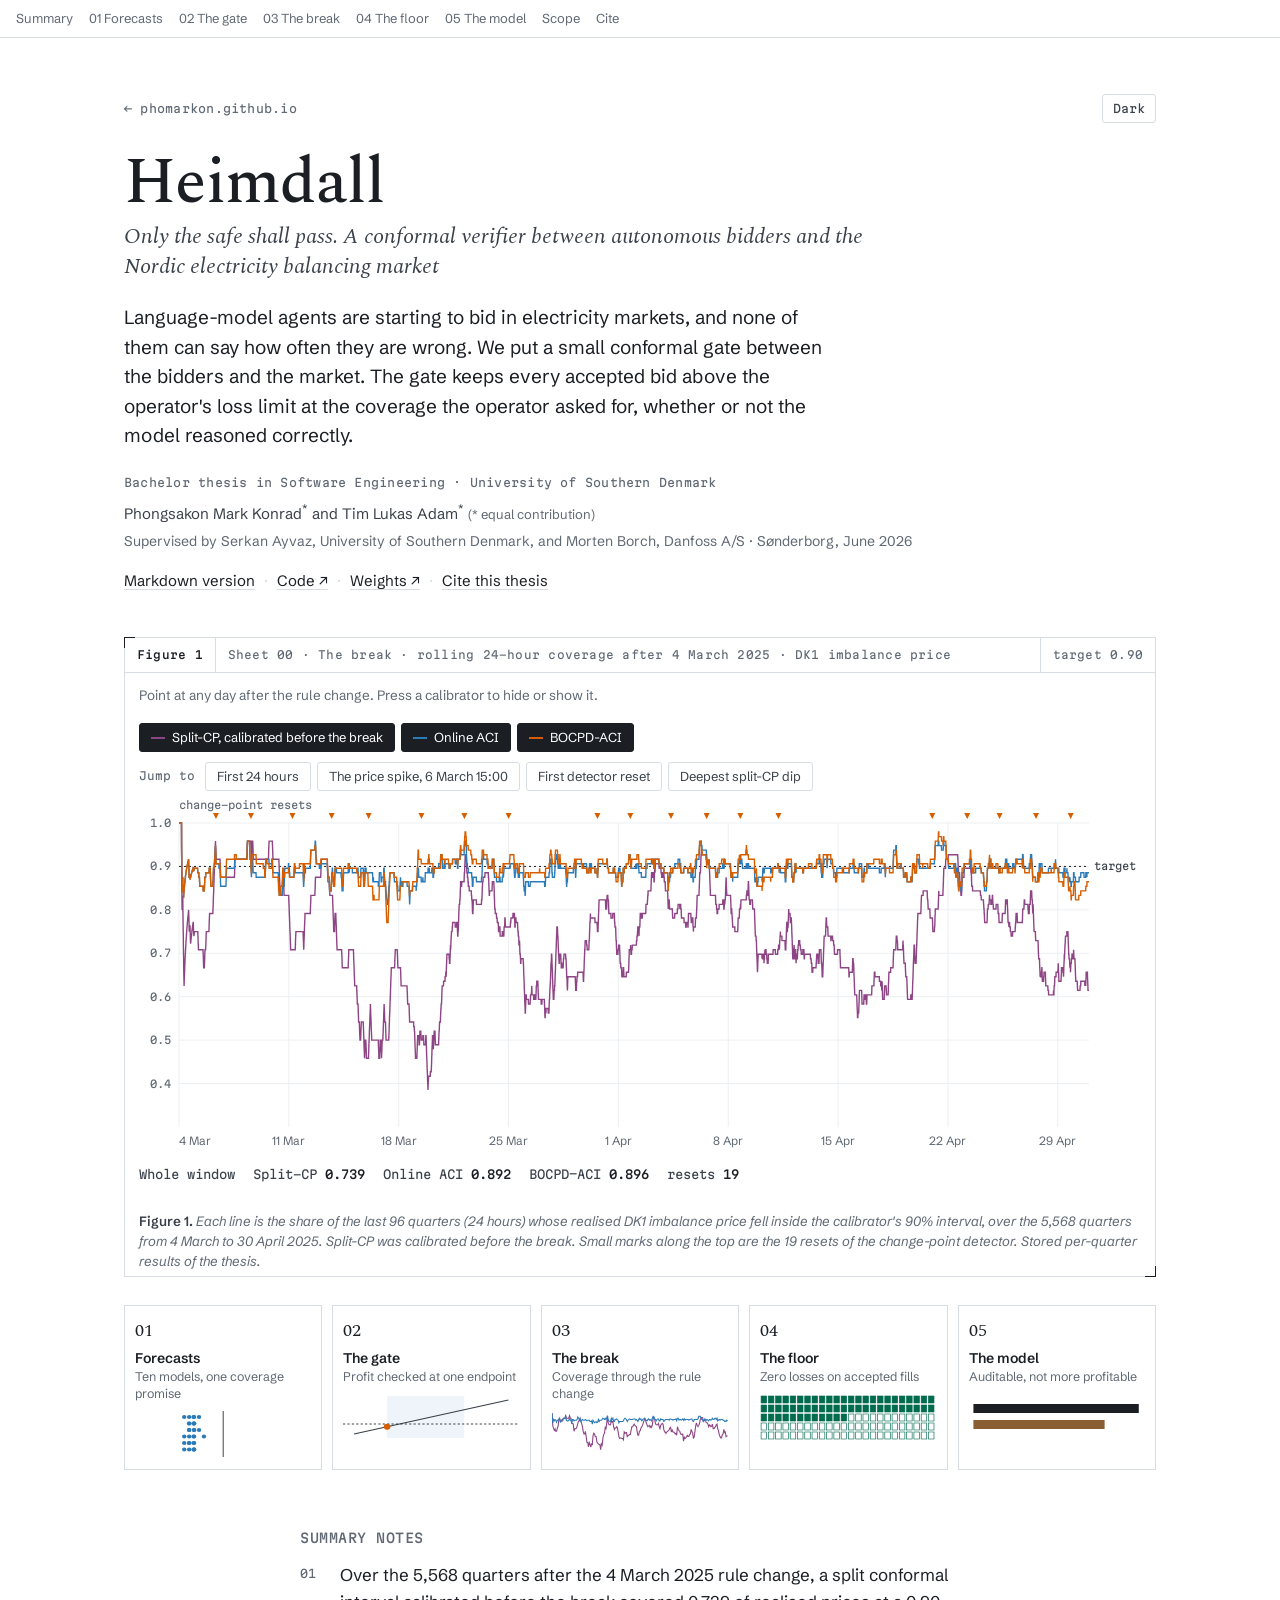
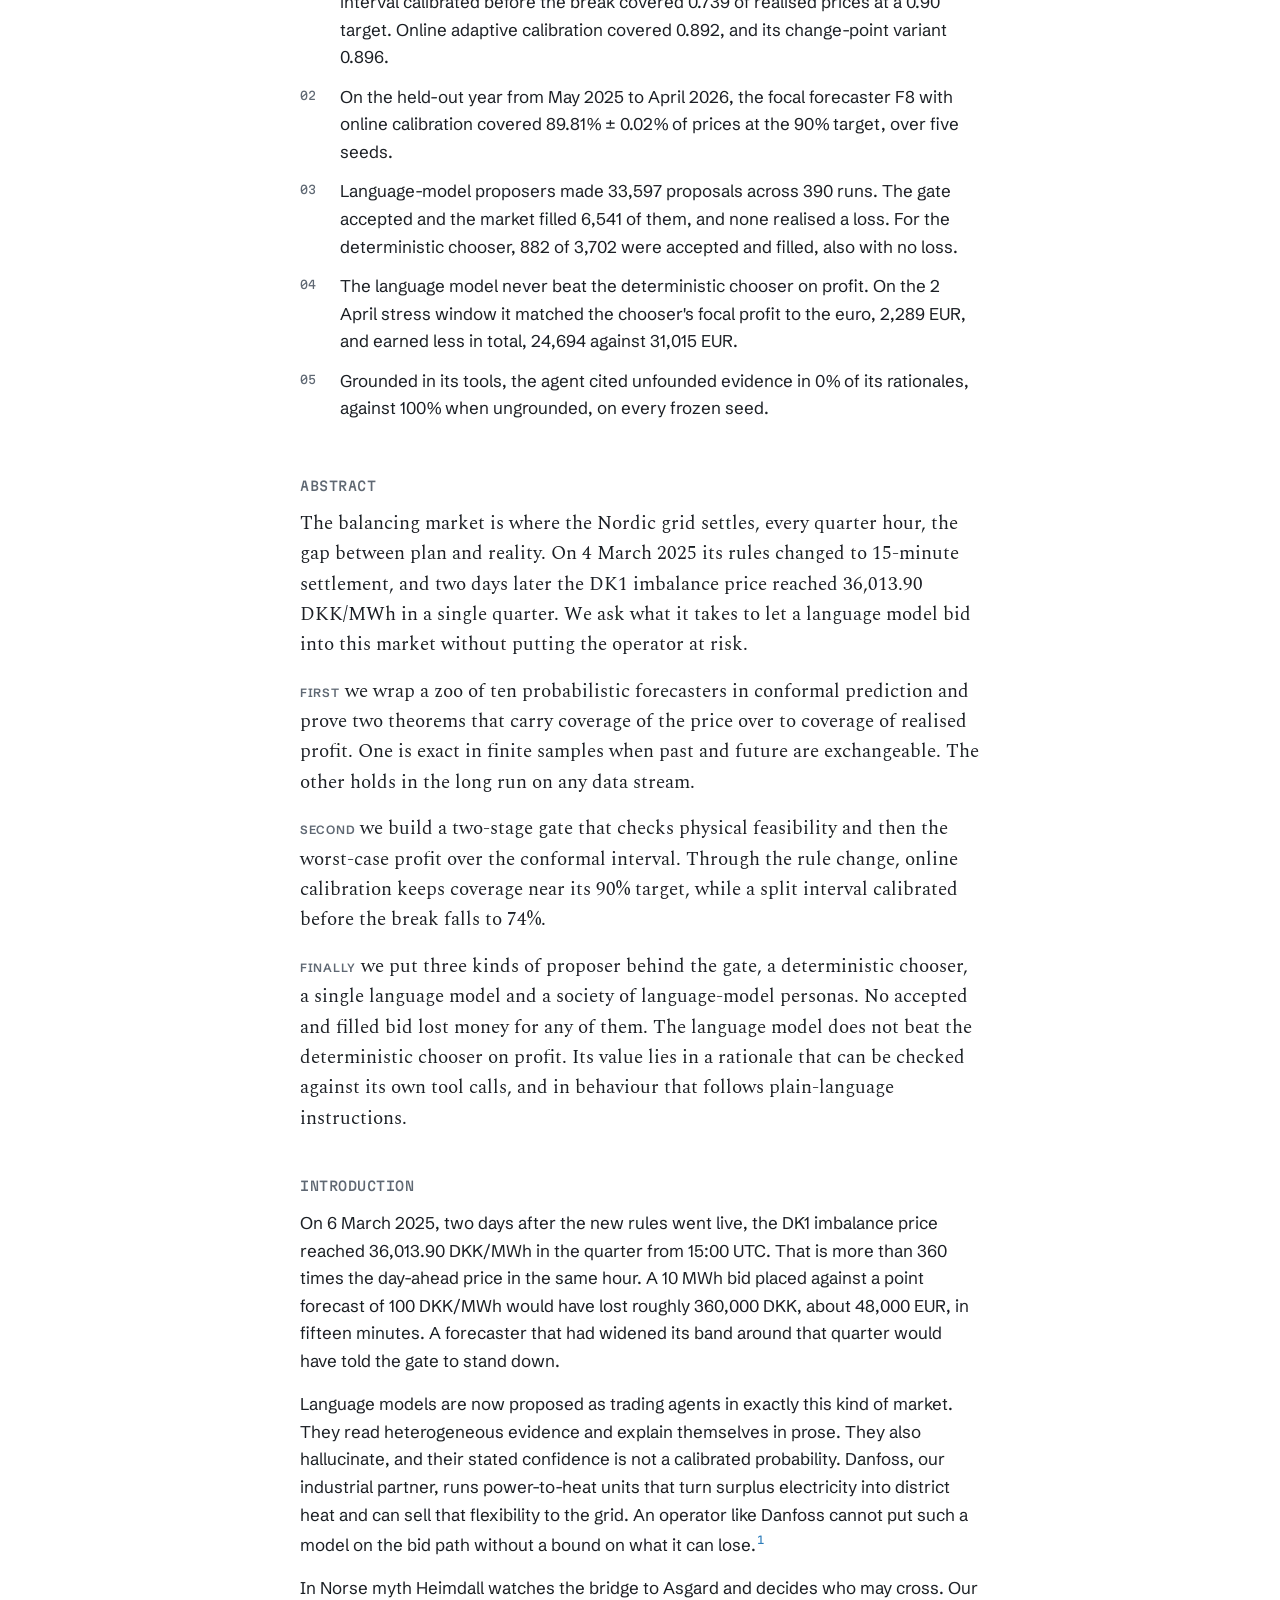
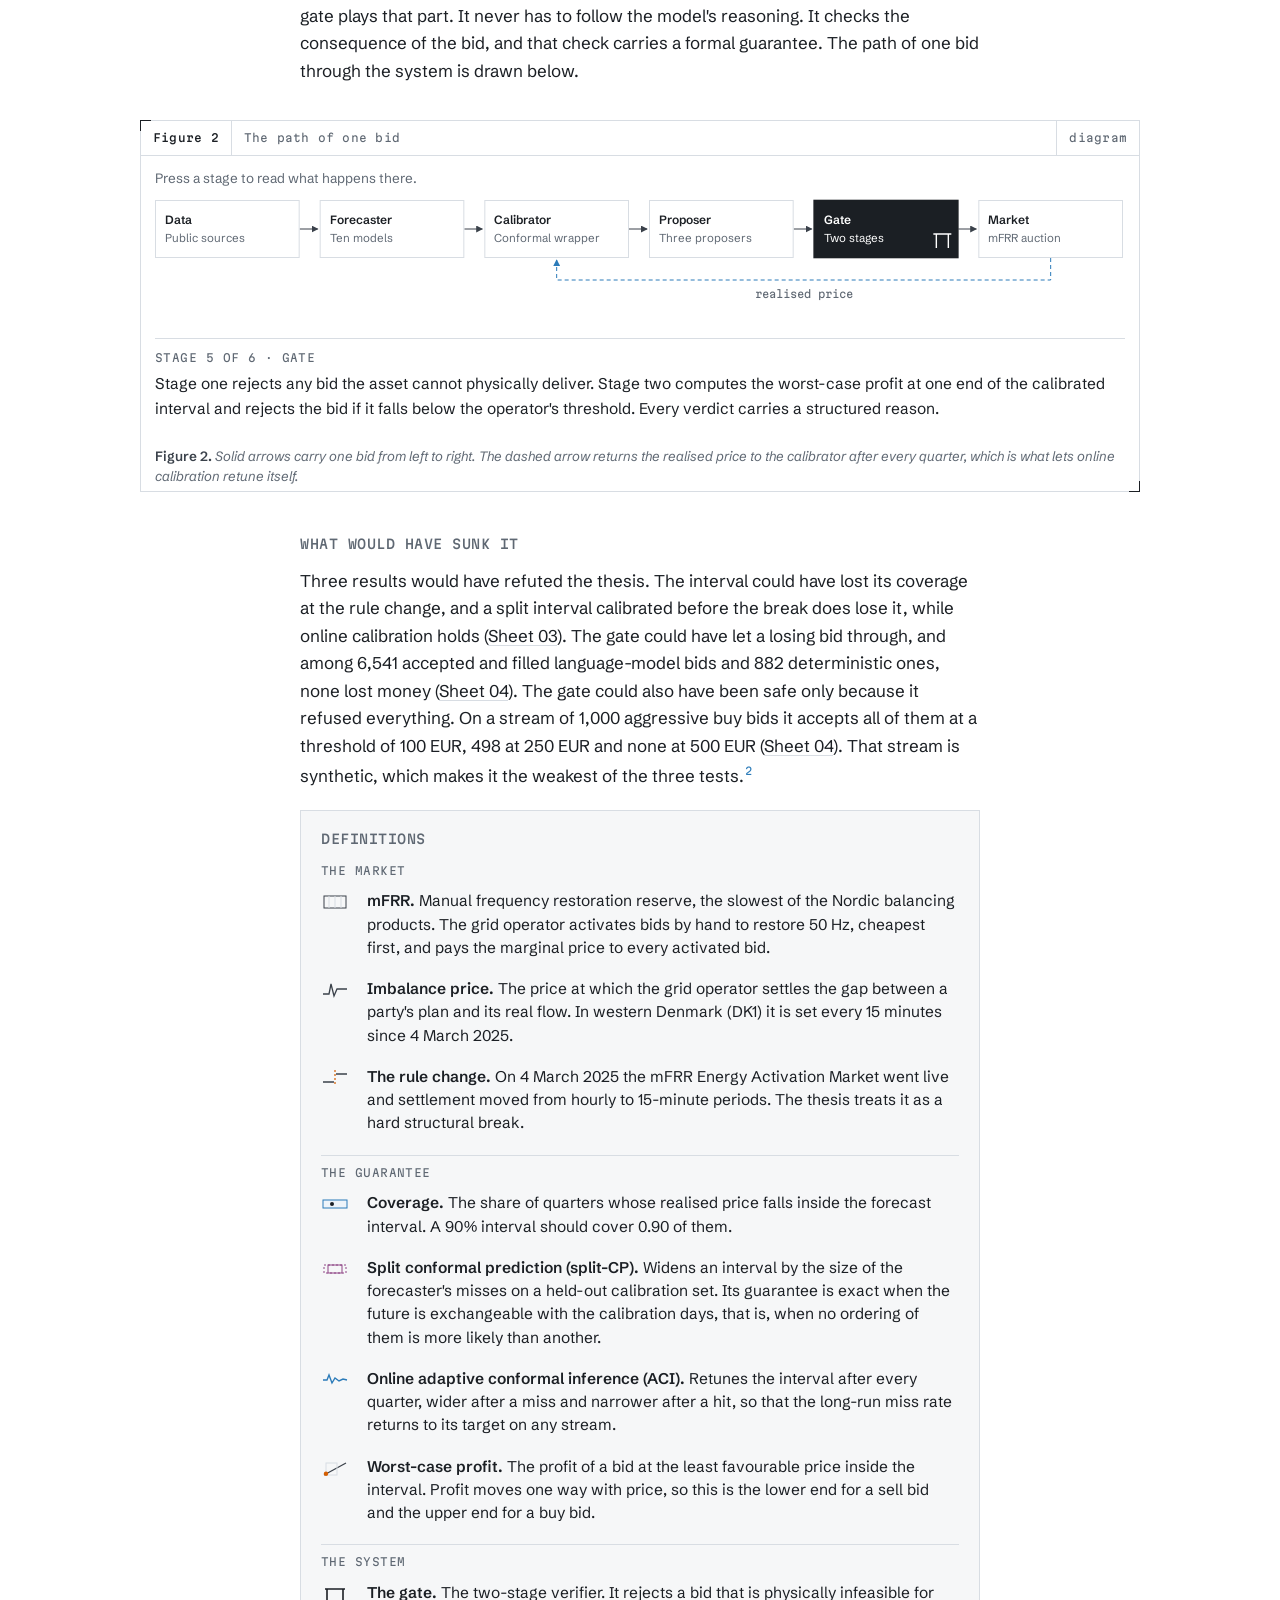
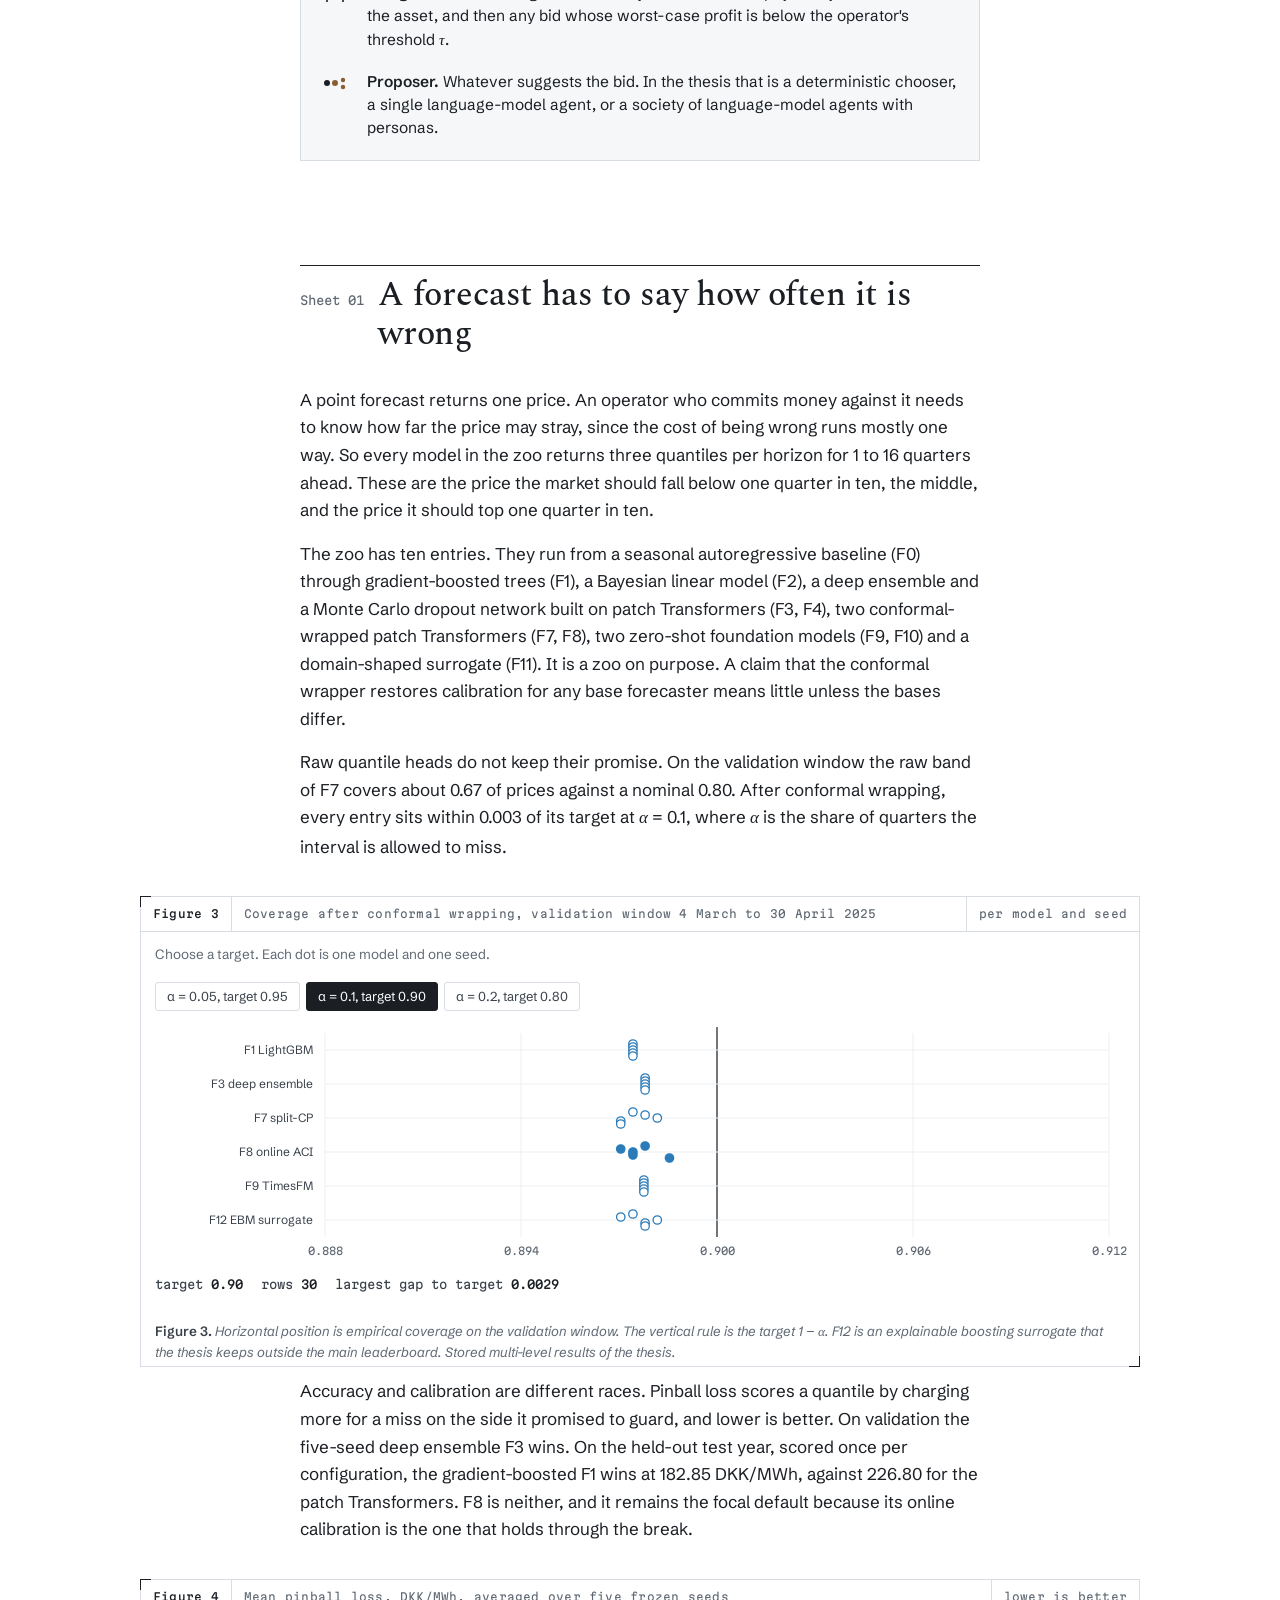
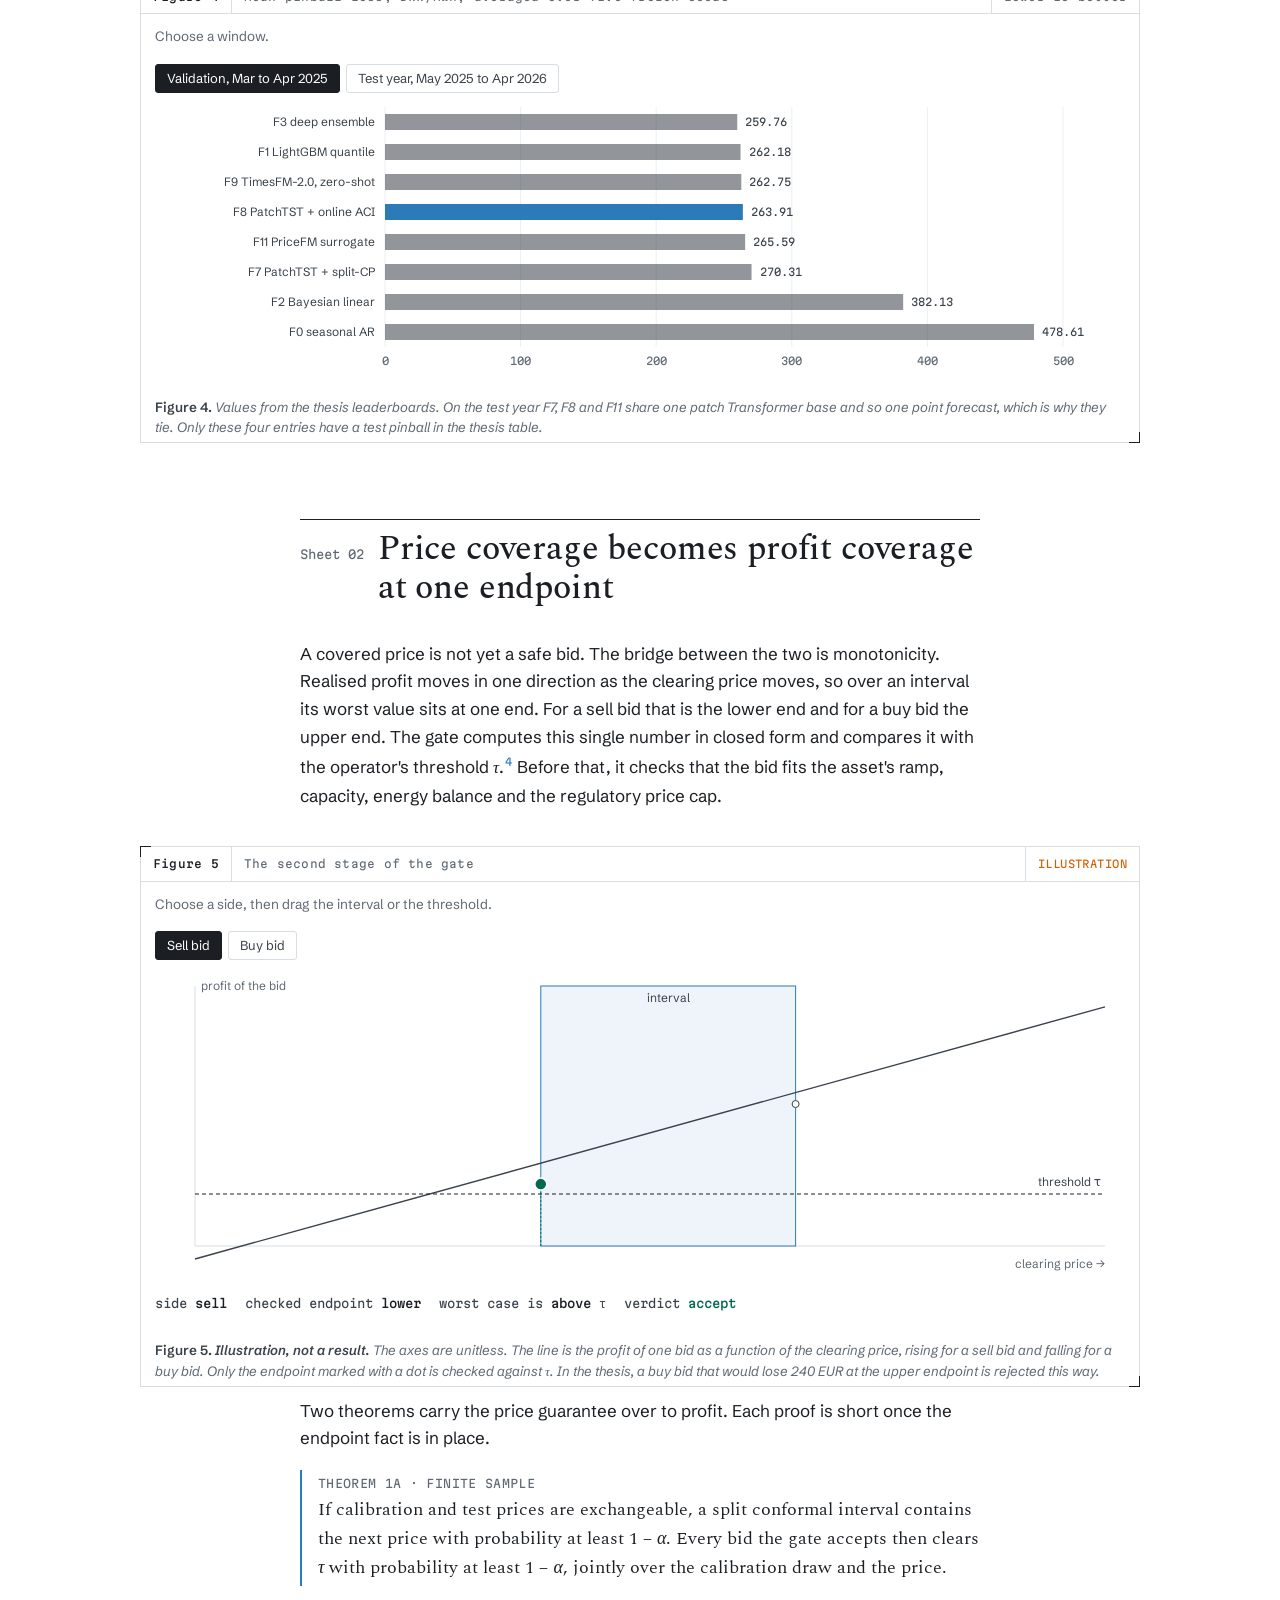
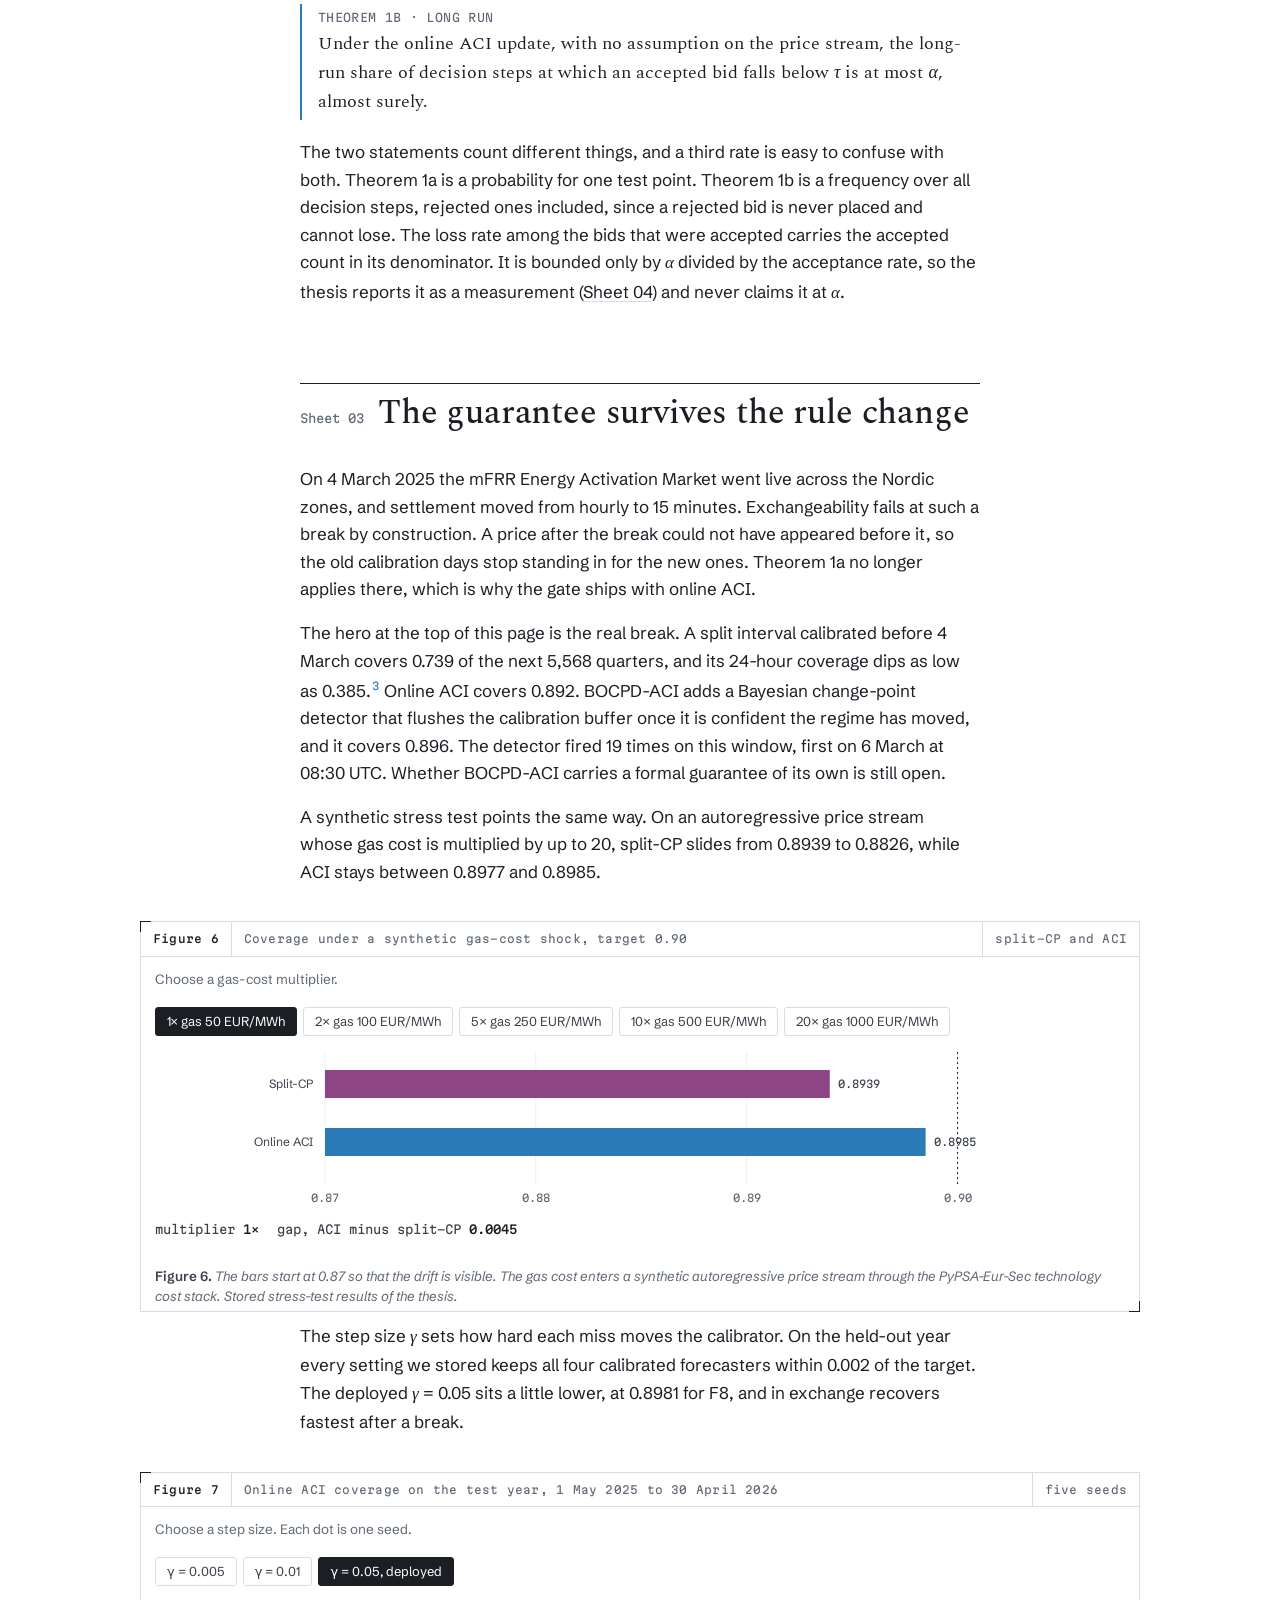
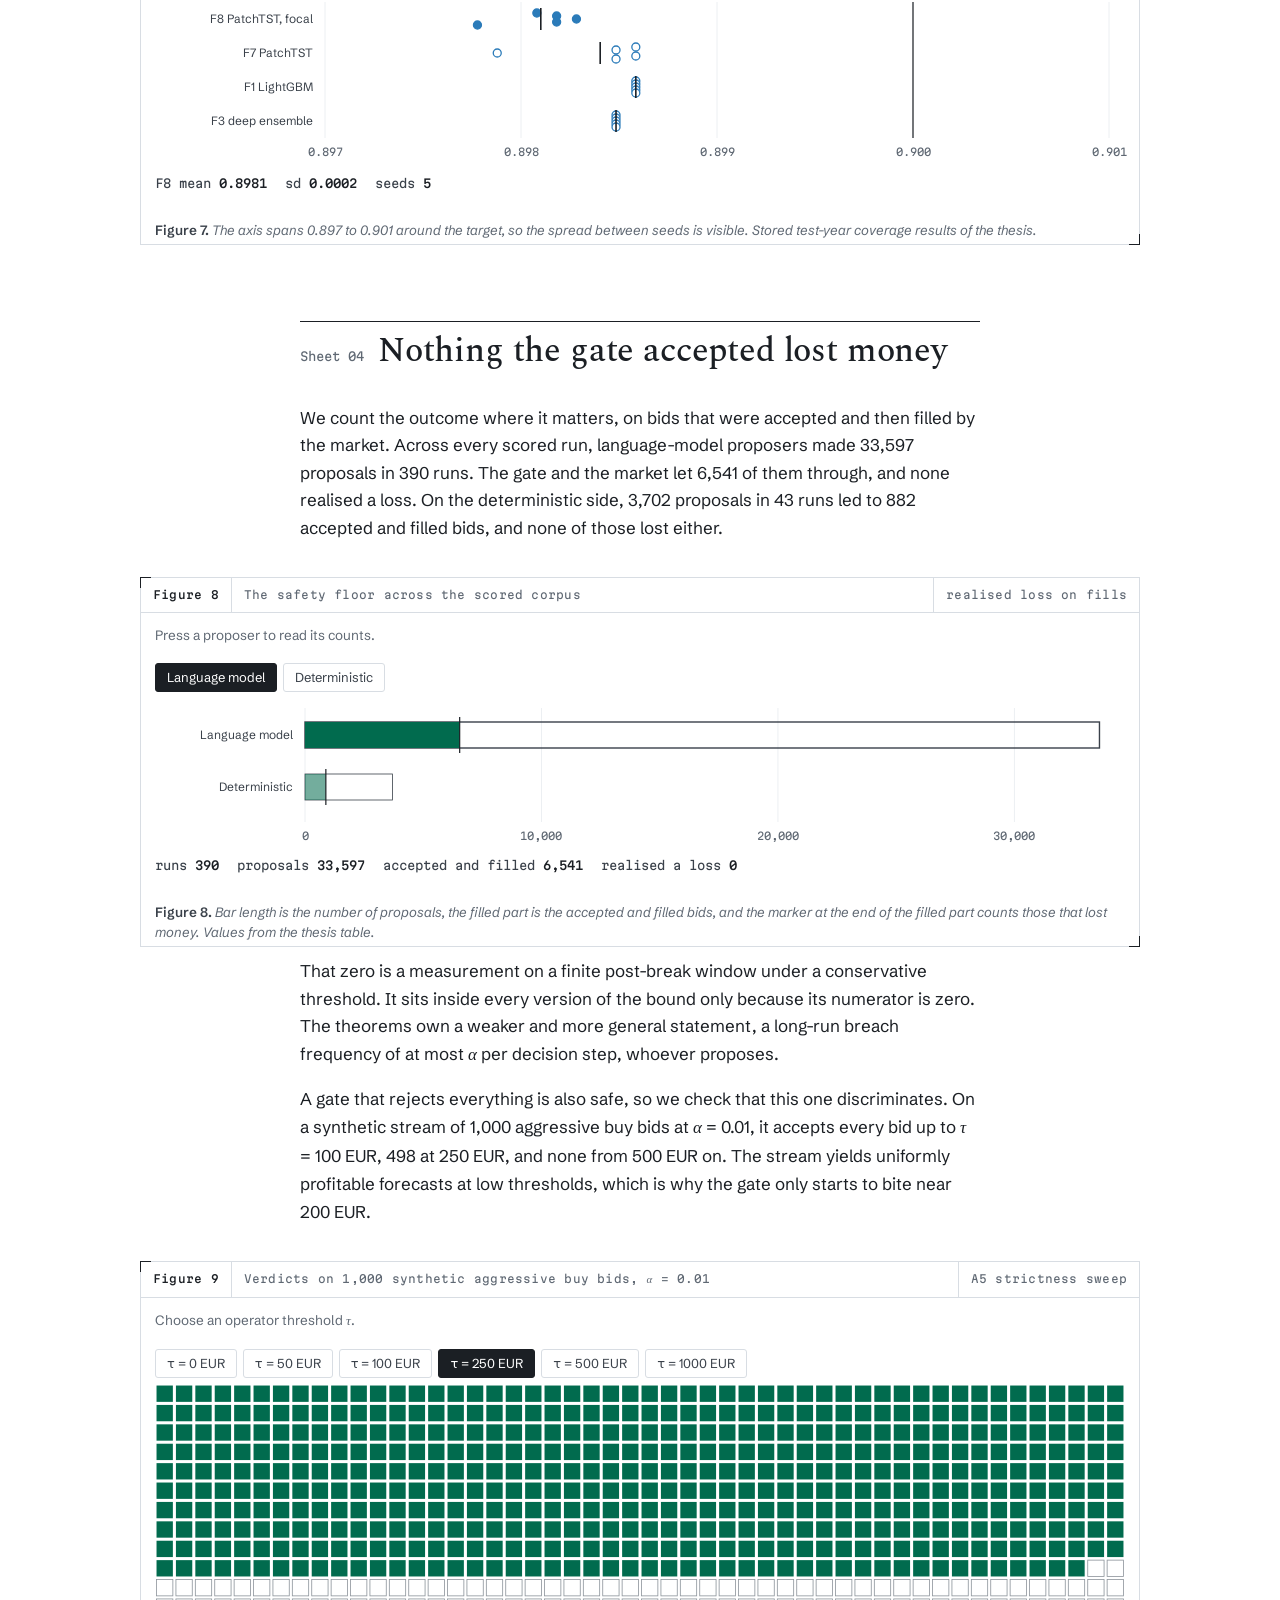
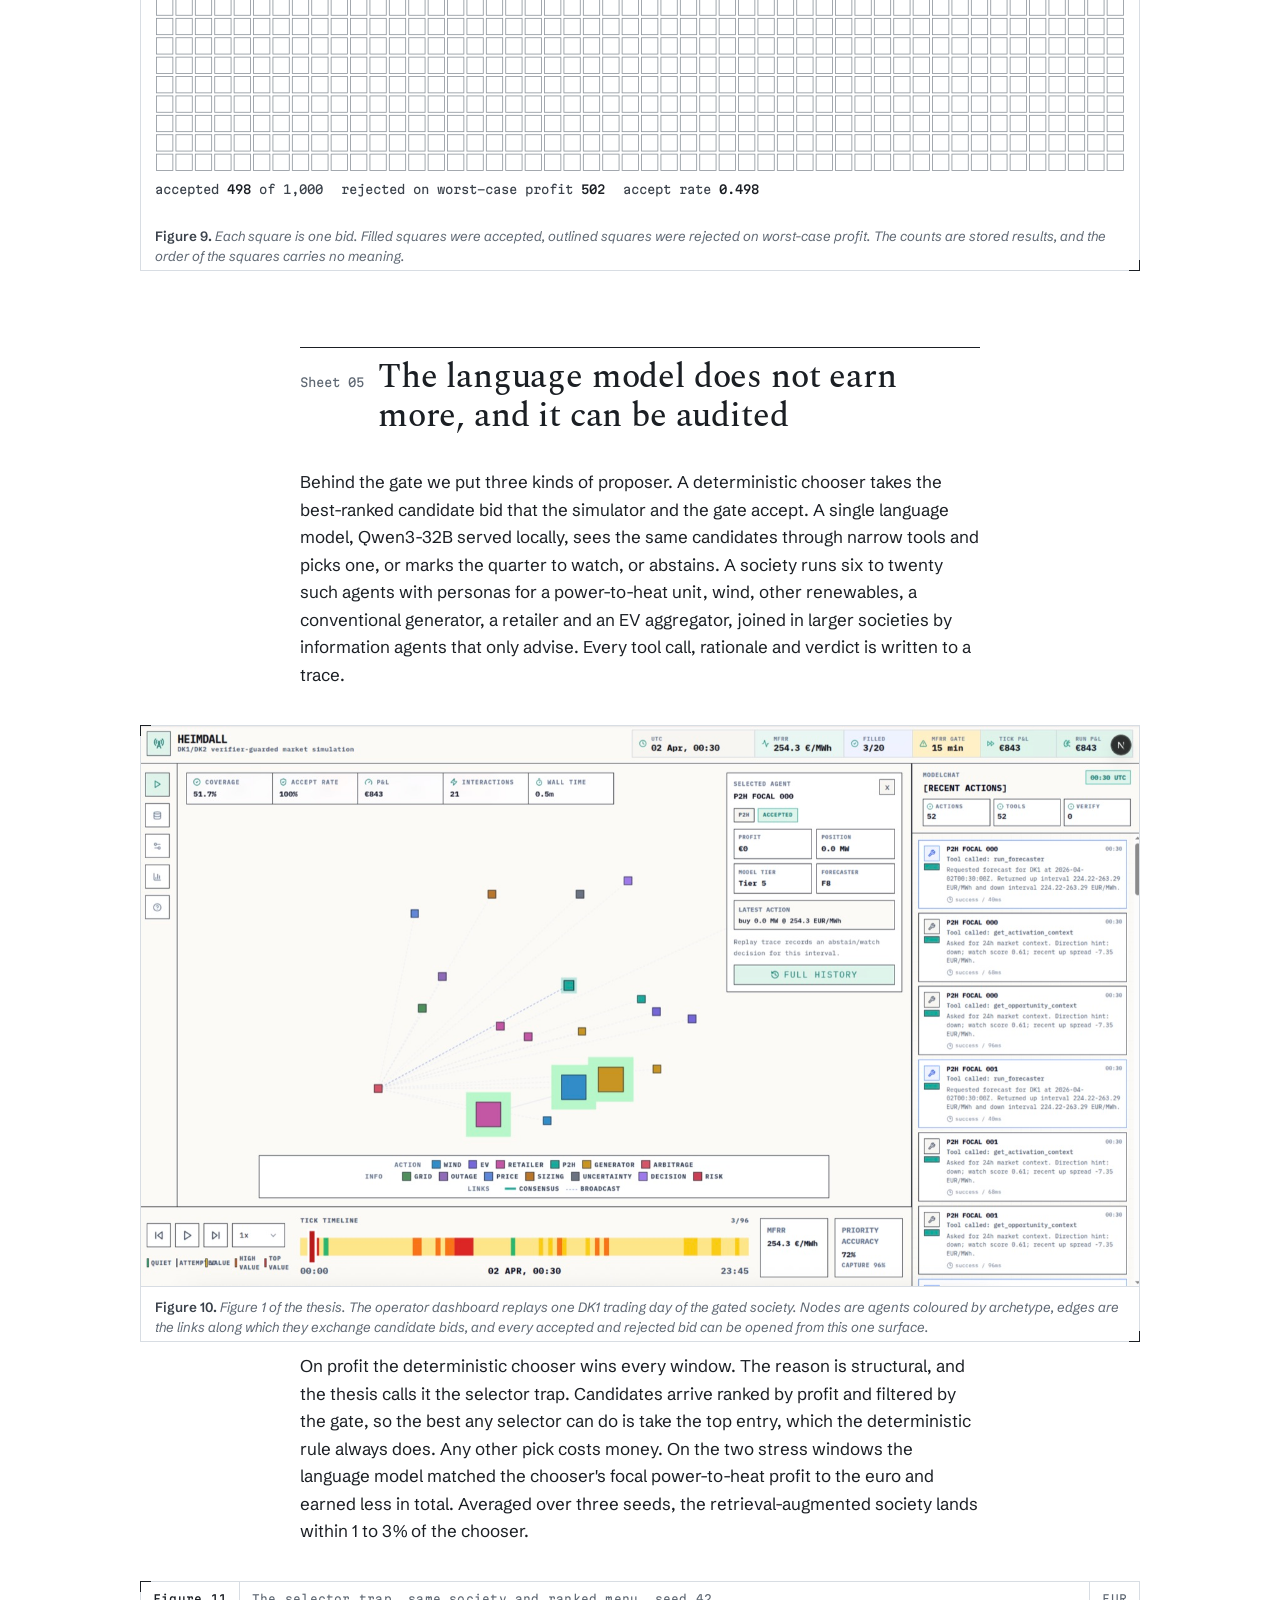
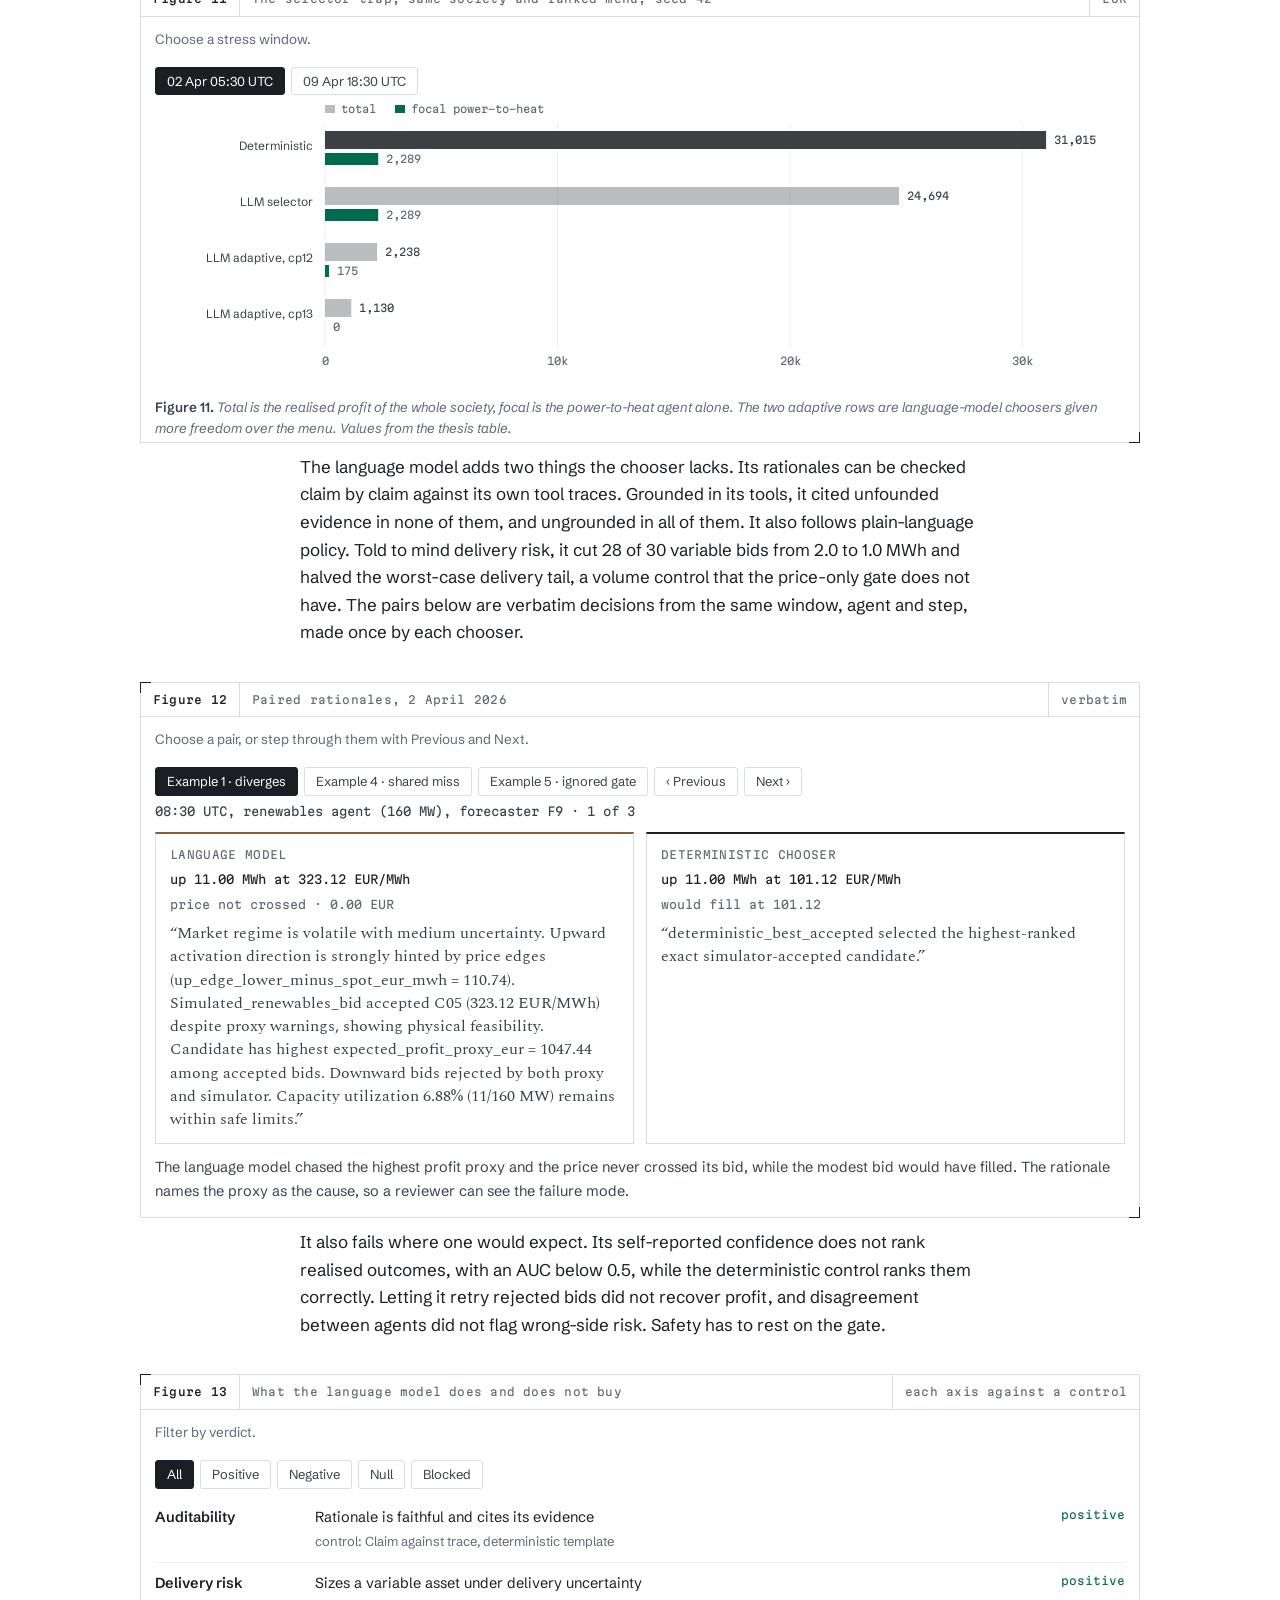
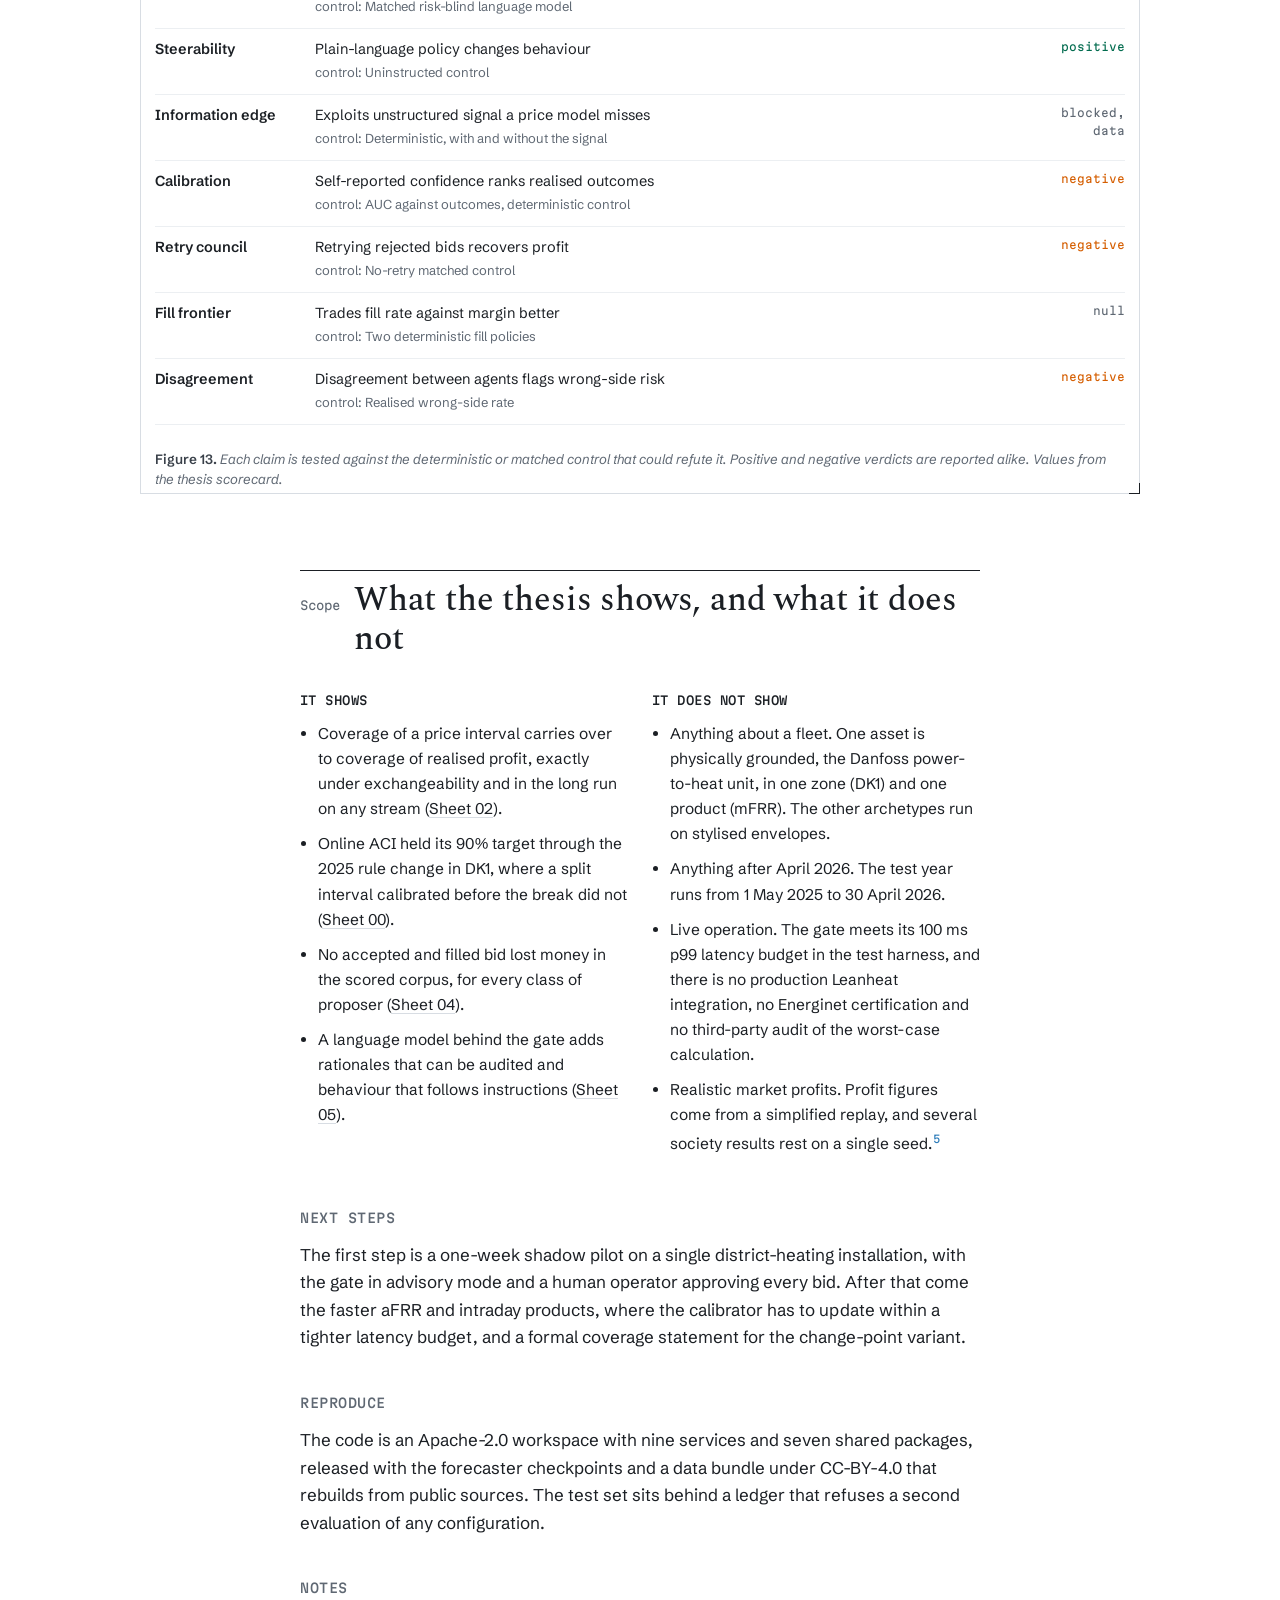
==== index.html @ daf9ccb5 "Project page" ====
<!doctype html>
<html lang="en">
<head>
<meta charset="utf-8">
<meta name="viewport" content="width=device-width, initial-scale=1">
<title>Heimdall · Only the safe shall pass</title>
<meta name="description" content="A conformal verifier between autonomous bidders and the Nordic electricity balancing market. BSc thesis by Phongsakon Mark Konrad and Tim Lukas Adam, University of Southern Denmark with Danfoss A/S.">
<meta property="og:title" content="Heimdall. Only the safe shall pass">
<meta property="og:description" content="A conformal gate keeps every accepted bid above the operator's loss limit, whoever proposes it.">
<meta property="og:image" content="https://phomarkon.github.io/heimdall-page/dashboard.jpg">
<link rel="alternate" type="text/markdown" href="index.md">
<script>(function(){try{var t=localStorage.getItem("heimdall-theme");if(t==="light"||t==="dark")document.documentElement.setAttribute("data-theme",t);}catch(e){}})();</script>
<link rel="preconnect" href="https://fonts.googleapis.com">
<link rel="preconnect" href="https://fonts.gstatic.com" crossorigin>
<link href="https://fonts.googleapis.com/css2?family=Martian+Mono:wght@400;500&family=Schibsted+Grotesk:ital,wght@0,400;0,500;0,600;0,700;1,400&family=Spectral:ital,wght@0,400;0,500;0,600;1,400;1,500&display=swap" rel="stylesheet">
<style>
:root{
  --bg:#ffffff; --paper:#f6f7f8; --ink:#1b1f24; --ink2:#3a414a; --muted:#5f6873; --hair:#d8dde3; --hair2:#eceff2;
  --aci:#2B7BB9; --split:#8E4585; --bocpd:#D55E00; --accept:#016B4E; --llm:#8A5E33; --det:#1b1f24; --target:#1b1f24;
  --accept-soft:#d8efe6; --tint:#eef4fa;
  --serif:"Spectral",Georgia,serif; --sans:"Schibsted Grotesk",system-ui,sans-serif; --mono:"Martian Mono",ui-monospace,monospace;
}
@media (prefers-color-scheme: dark){:root:not([data-theme="light"]){
  --bg:#101316; --paper:#171b1f; --ink:#e7e9ec; --ink2:#c4c9cf; --muted:#98a1ab; --hair:#323941; --hair2:#22282e;
  --aci:#5AB0EA; --split:#D08CC4; --bocpd:#F0874A; --accept:#3CC79A; --llm:#CFA06E; --det:#e7e9ec; --target:#e7e9ec;
  --accept-soft:#16352b; --tint:#16222d;
}}
:root[data-theme="dark"]{
  --bg:#101316; --paper:#171b1f; --ink:#e7e9ec; --ink2:#c4c9cf; --muted:#98a1ab; --hair:#323941; --hair2:#22282e;
  --aci:#5AB0EA; --split:#D08CC4; --bocpd:#F0874A; --accept:#3CC79A; --llm:#CFA06E; --det:#e7e9ec; --target:#e7e9ec;
  --accept-soft:#16352b; --tint:#16222d;
}
*{box-sizing:border-box}
html{-webkit-text-size-adjust:100%}
body{margin:0;background:var(--bg);color:var(--ink);font-family:var(--sans);font-size:17px;line-height:1.62;transition:background .2s,color .2s}
a{color:inherit;text-decoration-color:var(--hair);text-underline-offset:3px}
a:hover{text-decoration-color:var(--ink)}
.wrap{max-width:1080px;margin:0 auto;padding:0 24px}
.read{max-width:680px;margin:0 auto}
@media (max-width:600px){.wrap{padding:0 16px}body{font-size:16px}}

/* header */
header.top{padding:56px 0 8px}
.toprow{display:flex;justify-content:space-between;align-items:center;gap:12px;font-family:var(--mono);font-size:11.5px;color:var(--muted);letter-spacing:.02em}
.themebtn{font:inherit;color:var(--ink2);background:none;border:1px solid var(--hair);border-radius:3px;padding:4px 10px;cursor:pointer}
.themebtn:hover{border-color:var(--ink)}
h1{font-family:var(--serif);font-weight:500;font-size:64px;line-height:1.02;letter-spacing:-.01em;margin:28px 0 6px}
.sub{font-family:var(--serif);font-style:italic;font-size:22px;line-height:1.35;color:var(--ink2);margin:0 0 22px;max-width:760px}
.stand{font-size:19px;line-height:1.55;max-width:720px;margin:0 0 22px}
.kind{font-family:var(--mono);font-size:11.5px;color:var(--muted);letter-spacing:.02em;margin:0 0 8px}
.byline{font-size:15px;color:var(--ink2);margin:0 0 4px}
.byline .eq{color:var(--muted);font-size:13px}
.meta{font-size:14px;color:var(--muted);margin:0 0 16px}
.links{font-size:15px;margin:0;display:flex;flex-wrap:wrap;gap:4px 0}
.links a,.links span{white-space:nowrap}
.links .sep{color:var(--hair);margin:0 9px}
.links .soon{color:var(--muted)}
@media (max-width:600px){h1{font-size:46px}.sub{font-size:19px}.stand{font-size:17px}}

/* drawing-set frame */
.read .sheet-frame{width:min(1000px,calc(100vw - 32px));margin-left:50%;transform:translateX(-50%)}
.sheet-frame{position:relative;border:1px solid var(--hair);background:var(--bg);margin:36px 0 10px}
.sheet-frame::before,.sheet-frame::after{content:"";position:absolute;width:10px;height:10px;border-color:var(--ink);border-style:solid}
.sheet-frame::before{top:-1px;left:-1px;border-width:1.5px 0 0 1.5px}
.sheet-frame::after{bottom:-1px;right:-1px;border-width:0 1.5px 1.5px 0}
.tblock{display:grid;grid-template-columns:auto 1fr auto;border-bottom:1px solid var(--hair);font-family:var(--mono);font-size:11px;color:var(--muted);letter-spacing:.02em}
.tblock>div{padding:8px 12px;border-right:1px solid var(--hair)}
.tblock>div:last-child{border-right:0}
.tblock b{color:var(--ink);font-weight:500}
@media (max-width:600px){.tblock{grid-template-columns:auto 1fr}.tblock>div:last-child{display:none}}
.instr{font-size:13.5px;color:var(--muted);margin:12px 14px 0}
.fig-body{padding:6px 14px 14px}

/* controls */
.ctrls{display:flex;flex-wrap:wrap;gap:6px;margin:10px 0 6px}
.btn{font-family:var(--sans);font-size:13px;color:var(--ink2);background:var(--bg);border:1px solid var(--hair);border-radius:3px;padding:5px 11px;cursor:pointer;line-height:1.3;transition:background .15s,color .15s,border-color .15s}
.btn:hover{border-color:var(--ink)}
.btn[aria-pressed="true"]{background:var(--ink);color:var(--bg);border-color:var(--ink)}
.btn .sw{display:inline-block;width:14px;height:2px;vertical-align:middle;margin-right:7px;position:relative;top:-1px}
.btn[aria-pressed="false"] .sw{opacity:.35}
.plab{font-family:var(--mono);font-size:11px;color:var(--muted);align-self:center;margin-right:4px}
.readout{font-family:var(--mono);font-size:12px;color:var(--ink2);display:flex;flex-wrap:wrap;gap:4px 18px;margin:8px 0 2px;min-height:20px}
.readout b{font-weight:500;color:var(--ink)}
svg text{font-family:var(--sans);font-size:12px;fill:var(--muted)}
svg .mono{font-family:var(--mono);font-size:10.5px}
svg .lbl{fill:var(--ink2)}
.axis line,.axis path{stroke:var(--hair)}
.grid line{stroke:var(--hair2)}
svg .ln{fill:none;stroke-width:1.4;transition:opacity .25s}
svg .hide{opacity:0}
.cap{font-size:13.5px;color:var(--muted);line-height:1.5;margin:10px 14px 4px}
.cap .fl{font-weight:600;color:var(--ink2);font-style:normal}
.cap{font-style:italic}
.cap b{color:var(--ink2);font-weight:600}
.illus{font-family:var(--mono);font-size:10.5px;letter-spacing:.04em;color:var(--bocpd);text-transform:uppercase}

/* cards */
.cards{display:grid;grid-template-columns:repeat(5,1fr);gap:10px;margin:28px 0 8px}
.card{display:block;text-decoration:none;border:1px solid var(--hair);padding:10px 10px 12px;background:var(--bg);transition:border-color .15s}
.card:hover{border-color:var(--ink)}
.card .no{font-family:var(--mono);font-size:10.5px;color:var(--muted)}
.card .st{font-size:12.5px;color:var(--muted);line-height:1.35;margin-top:2px}
.card .no{font-size:18px;font-family:var(--serif);color:var(--ink)}
.card .tt{font-weight:600;font-size:14px;line-height:1.3;margin-top:4px;color:var(--ink)}
.card svg{display:block;width:100%;height:46px;margin-top:8px}
@media (max-width:900px){.cards{grid-template-columns:repeat(2,1fr)}}
@media (max-width:420px){.cards{grid-template-columns:1fr 1fr}.cards .card .tt{font-size:13px}}

/* text sections */
section{padding:8px 0}
h2{font-family:var(--serif);font-weight:500;font-size:34px;line-height:1.15;margin:0 0 18px;letter-spacing:-.005em}
h3{font-size:13px;font-family:var(--mono);font-weight:500;letter-spacing:.04em;text-transform:uppercase;color:var(--muted);margin:42px 0 12px}
p{margin:0 0 16px}
.sheethead{display:flex;align-items:baseline;gap:14px;margin:76px 0 14px;border-top:1px solid var(--ink);padding-top:10px}
.sheethead .no{font-family:var(--mono);font-size:12px;color:var(--muted);white-space:nowrap}
.sheethead .gate{flex:none}
.notes{counter-reset:n;list-style:none;padding:0;margin:0 0 10px}
.notes li{counter-increment:n;position:relative;padding:0 0 12px 40px}
.notes li::before{content:counter(n,decimal-leading-zero);position:absolute;left:0;top:3px;font-family:var(--mono);font-size:11.5px;color:var(--muted)}
.abs p{font-family:var(--serif);font-size:19px;line-height:1.6}
.abs .lead{font-family:var(--sans);font-size:12px;letter-spacing:.06em;text-transform:uppercase;color:var(--muted);font-weight:600}
.defs{border:1px solid var(--hair);background:var(--paper);padding:18px 20px 6px;margin:20px 0}
.dg{font-family:var(--mono);font-size:11px;letter-spacing:.04em;text-transform:uppercase;color:var(--muted);margin:6px 0 10px;padding-top:8px;border-top:1px solid var(--hair)}
.defs h3+.dg{border-top:0;padding-top:0}
.defs dl{display:grid;grid-template-columns:34px 1fr;gap:4px 12px;margin:0}
.defs dt{grid-column:1;padding-top:3px}
.defs dd{grid-column:2;margin:0 0 14px;font-size:15.5px;line-height:1.5}
.defs dd b{font-weight:600}
.anat{border-top:1px solid var(--hair);margin-top:10px;padding-top:10px;font-size:15.5px;min-height:84px}
.anat .k{font-family:var(--mono);font-size:11px;letter-spacing:.04em;text-transform:uppercase;color:var(--muted)}
sup.fn a{font-family:var(--mono);font-size:10.5px;text-decoration:none;color:var(--aci);padding:0 1px}
.thm{border-left:2px solid var(--aci);padding:4px 0 4px 16px;margin:18px 0}
.thm .nm{font-family:var(--mono);font-size:11.5px;color:var(--muted);letter-spacing:.03em;display:block;margin-bottom:2px}
.thm p{margin:0;font-family:var(--serif);font-size:18px}
i.m,span.m{font-family:var(--serif);font-style:italic}
.m-up{font-family:var(--serif)}
.scope{display:grid;grid-template-columns:1fr 1fr;gap:24px}
.scope h4{font-family:var(--mono);font-size:12px;font-weight:500;letter-spacing:.04em;text-transform:uppercase;margin:0 0 10px}
.scope ul{margin:0;padding-left:18px}
.scope li{margin-bottom:10px;font-size:15.5px}
@media (max-width:700px){.scope{grid-template-columns:1fr}}
.fnl{font-size:14px;color:var(--ink2);padding-left:20px}
.fnl li{margin-bottom:8px}
.fnl a{text-decoration:none;color:var(--aci)}
.plaincite{font-size:15px}
pre.bib{font-family:var(--mono);font-size:11.5px;line-height:1.6;background:var(--paper);border:1px solid var(--hair);padding:14px;overflow-x:auto;white-space:pre}
.copy{margin-top:6px}
footer{border-top:1px solid var(--hair);margin-top:70px;padding:22px 0 60px;font-size:13.5px;color:var(--muted)}
footer p{max-width:680px}

/* rationale pairs */
.pair{display:grid;grid-template-columns:1fr 1fr;gap:12px;margin-top:10px}
.pair>div{border:1px solid var(--hair);padding:12px 14px}
.pair .who{font-family:var(--mono);font-size:11px;letter-spacing:.03em;color:var(--muted);text-transform:uppercase}
.pair .bid{font-family:var(--mono);font-size:12px;margin:6px 0;color:var(--ink)}
.pair .out{font-family:var(--mono);font-size:11.5px;color:var(--muted);margin-bottom:8px}
.pair blockquote{margin:0;font-family:var(--serif);font-size:15.5px;line-height:1.5;color:var(--ink2)}
.pair .llm{border-top:2px solid var(--llm)}
.pair .det{border-top:2px solid var(--det)}
.pairnote{font-size:14.5px;color:var(--ink2);margin:12px 0 0}
@media (max-width:700px){.pair{grid-template-columns:1fr}}
.score{list-style:none;padding:0;margin:8px 0 0}
.score li{display:grid;grid-template-columns:150px 1fr 92px;gap:10px;padding:9px 0;border-bottom:1px solid var(--hair2);font-size:14.5px;transition:opacity .2s}
.score li.dim{opacity:.22}
.score .ax{font-weight:600}
.verdict{font-family:var(--mono);font-size:11px;text-align:right}
.v-pos{color:var(--accept)} .v-neg{color:var(--bocpd)} .v-null,.v-blk{color:var(--muted)}
@media (max-width:600px){.score li{grid-template-columns:1fr auto}.score .cl{grid-column:1/-1;order:3;color:var(--muted);font-size:13.5px}}
figure.shot{margin:0}
figure.shot img{width:100%;height:auto;display:block;border-bottom:1px solid var(--hair)}

/* rail */
.rail{display:none}
@media (min-width:1360px){
  .rail{display:block;position:fixed;top:120px;left:max(16px,calc(50% - 680px));width:150px;font-size:12.5px}
  .rail a{display:block;text-decoration:none;color:var(--muted);padding:3px 0 3px 10px;border-left:1px solid var(--hair)}
  .rail a.on{color:var(--ink);border-left-color:var(--ink)}
}
.topbar{position:sticky;top:0;z-index:5;background:var(--bg);border-bottom:1px solid var(--hair);overflow-x:auto;white-space:nowrap;font-size:13px;padding:8px 16px;display:none}
.topbar a{text-decoration:none;color:var(--muted);margin-right:16px}
.topbar a.on{color:var(--ink)}
@media (max-width:1359px){.topbar{display:block}}
.sr{position:absolute;width:1px;height:1px;overflow:hidden;clip:rect(0 0 0 0)}
svg{touch-action:pan-y}
@media (prefers-reduced-motion: reduce){*{transition:none!important}}
</style>
</head>
<body>
<nav class="topbar" aria-label="Contents"><a href="#summary">Summary</a><a href="#s1">01 Forecasts</a><a href="#s2">02 The gate</a><a href="#s3">03 The break</a><a href="#s4">04 The floor</a><a href="#s5">05 The model</a><a href="#scope">Scope</a><a href="#cite">Cite</a></nav>
<nav class="rail" aria-label="Contents"><a href="#top">Top</a><a href="#summary">Summary</a><a href="#anatomy">The path of a bid</a><a href="#defs">Definitions</a><a href="#s1">01 Forecasts</a><a href="#s2">02 The gate</a><a href="#s3">03 The break</a><a href="#s4">04 The floor</a><a href="#s5">05 The model</a><a href="#scope">Scope</a><a href="#cite">Cite</a></nav>

<div class="wrap">
<header class="top" id="top">
  <div class="toprow"><span><a href="https://phomarkon.github.io/" style="text-decoration:none">← phomarkon.github.io</a></span><button class="themebtn" id="themebtn" type="button" aria-label="Toggle light or dark theme">Dark</button></div>
  <h1>Heimdall</h1>
  <p class="sub">Only the safe shall pass. A conformal verifier between autonomous bidders and the Nordic electricity balancing market</p>
  <p class="stand">Language-model agents are starting to bid in electricity markets, and none of them can say how often they are wrong. We put a small conformal gate between the bidders and the market. The gate keeps every accepted bid above the operator's loss limit at the coverage the operator asked for, whether or not the model reasoned correctly.</p>
  <p class="kind">Bachelor thesis in Software Engineering · University of Southern Denmark</p>
  <p class="byline">Phongsakon Mark Konrad<sup>*</sup> and Tim Lukas Adam<sup>*</sup> <span class="eq">(* equal contribution)</span></p>
  <p class="meta">Supervised by Serkan Ayvaz, University of Southern Denmark, and Morten Borch, Danfoss A/S · Sønderborg, June 2026</p>
  <p class="links"><a href="index.md">Markdown version</a><span class="sep">·</span><a href="https://github.com/phomarkon/heimdall-src" rel="external noopener">Code ↗</a><span class="sep">·</span><a href="https://huggingface.co/Phongsakon/heimdall" rel="external noopener">Weights ↗</a><span class="sep">·</span><a href="#cite">Cite this thesis</a></p>
</header>

<!-- HERO -->
<div class="sheet-frame" id="hero">
  <div class="tblock"><div><b>Figure 1</b></div><div>Sheet 00 · The break · rolling 24-hour coverage after 4 March 2025 · DK1 imbalance price</div><div>target 0.90</div></div>
  <p class="instr">Point at any day after the rule change. Press a calibrator to hide or show it.</p>
  <div class="fig-body">
    <div class="ctrls" id="hero-ctrls"></div>
    <div class="ctrls" id="hero-presets"><span class="plab">Jump to</span></div>
    <div id="hero-plot"></div>
    <div class="readout" id="hero-read" aria-live="polite"></div>
  </div>
  <p class="cap"><span class="fl">Figure 1.</span> Each line is the share of the last 96 quarters (24 hours) whose realised DK1 imbalance price fell inside the calibrator's 90% interval, over the 5,568 quarters from 4 March to 30 April 2025. Split-CP was calibrated before the break. Small marks along the top are the 19 resets of the change-point detector. Stored per-quarter results of the thesis.</p>
</div>

<div class="cards" id="cards"></div>

<div class="read">
<section id="summary">
  <h3>Summary notes</h3>
  <ol class="notes">
    <li>Over the 5,568 quarters after the 4 March 2025 rule change, a split conformal interval calibrated before the break covered 0.739 of realised prices at a 0.90 target. Online adaptive calibration covered 0.892, and its change-point variant 0.896.</li>
    <li>On the held-out year from May 2025 to April 2026, the focal forecaster F8 with online calibration covered 89.81% ± 0.02% of prices at the 90% target, over five seeds.</li>
    <li>Language-model proposers made 33,597 proposals across 390 runs. The gate accepted and the market filled 6,541 of them, and none realised a loss. For the deterministic chooser, 882 of 3,702 were accepted and filled, also with no loss.</li>
    <li>The language model never beat the deterministic chooser on profit. On the 2 April stress window it matched the chooser's focal profit to the euro, 2,289 EUR, and earned less in total, 24,694 against 31,015 EUR.</li>
    <li>Grounded in its tools, the agent cited unfounded evidence in 0% of its rationales, against 100% when ungrounded, on every frozen seed.</li>
  </ol>

  <h3>Abstract</h3>
  <div class="abs">
    <p>The balancing market is where the Nordic grid settles, every quarter hour, the gap between plan and reality. On 4 March 2025 its rules changed to 15-minute settlement, and two days later the DK1 imbalance price reached 36,013.90 DKK/MWh in a single quarter. We ask what it takes to let a language model bid into this market without putting the operator at risk.</p>
    <p><span class="lead">First</span> we wrap a zoo of ten probabilistic forecasters in conformal prediction and prove two theorems that carry coverage of the price over to coverage of realised profit. One is exact in finite samples when past and future are exchangeable. The other holds in the long run on any data stream.</p>
    <p><span class="lead">Second</span> we build a two-stage gate that checks physical feasibility and then the worst-case profit over the conformal interval. Through the rule change, online calibration keeps coverage near its 90% target, while a split interval calibrated before the break falls to 74%.</p>
    <p><span class="lead">Finally</span> we put three kinds of proposer behind the gate, a deterministic chooser, a single language model and a society of language-model personas. No accepted and filled bid lost money for any of them. The language model does not beat the deterministic chooser on profit. Its value lies in a rationale that can be checked against its own tool calls, and in behaviour that follows plain-language instructions.</p>
  </div>

  <h3>Introduction</h3>
  <p>On 6 March 2025, two days after the new rules went live, the DK1 imbalance price reached 36,013.90 DKK/MWh in the quarter from 15:00 UTC. That is more than 360 times the day-ahead price in the same hour. A 10 MWh bid placed against a point forecast of 100 DKK/MWh would have lost roughly 360,000 DKK, about 48,000 EUR, in fifteen minutes. A forecaster that had widened its band around that quarter would have told the gate to stand down.</p>
  <p>Language models are now proposed as trading agents in exactly this kind of market. They read heterogeneous evidence and explain themselves in prose. They also hallucinate, and their stated confidence is not a calibrated probability. Danfoss, our industrial partner, runs power-to-heat units that turn surplus electricity into district heat and can sell that flexibility to the grid. An operator like Danfoss cannot put such a model on the bid path without a bound on what it can lose.<sup class="fn"><a href="#fn1" id="r1">1</a></sup></p>
  <p>In Norse myth Heimdall watches the bridge to Asgard and decides who may cross. Our gate plays that part. It never has to follow the model's reasoning. It checks the consequence of the bid, and that check carries a formal guarantee. The path of one bid through the system is drawn below.</p>

<div class="sheet-frame" id="anatomy">
  <div class="tblock"><div><b>Figure 2</b></div><div>The path of one bid</div><div>diagram</div></div>
  <p class="instr">Press a stage to read what happens there.</p>
  <div class="fig-body"><div id="anat-plot"></div><div id="anat-text" class="anat" aria-live="polite"></div></div>
  <p class="cap"><span class="fl">Figure 2.</span> Solid arrows carry one bid from left to right. The dashed arrow returns the realised price to the calibrator after every quarter, which is what lets online calibration retune itself.</p>
</div>

  <h3>What would have sunk it</h3>
  <p>Three results would have refuted the thesis. The interval could have lost its coverage at the rule change, and a split interval calibrated before the break does lose it, while online calibration holds (<a href="#s3">Sheet 03</a>). The gate could have let a losing bid through, and among 6,541 accepted and filled language-model bids and 882 deterministic ones, none lost money (<a href="#s4">Sheet 04</a>). The gate could also have been safe only because it refused everything. On a stream of 1,000 aggressive buy bids it accepts all of them at a threshold of 100 EUR, 498 at 250 EUR and none at 500 EUR (<a href="#s4">Sheet 04</a>). That stream is synthetic, which makes it the weakest of the three tests.<sup class="fn"><a href="#fn2" id="r2">2</a></sup></p>

  <div class="defs" id="defs">
    <h3 style="margin-top:0">Definitions</h3>
    <div class="dg">The market</div>
    <dl>
      <dt><svg width="28" height="20" viewBox="0 0 28 20" aria-hidden="true"><rect x="3" y="4" width="22" height="12" fill="none" stroke="var(--ink2)"/><path d="M8 4 V16 M14 4 V16 M20 4 V16" stroke="var(--hair)"/></svg></dt>
      <dd><b>mFRR.</b> Manual frequency restoration reserve, the slowest of the Nordic balancing products. The grid operator activates bids by hand to restore 50 Hz, cheapest first, and pays the marginal price to every activated bid.</dd>
      <dt><svg width="28" height="20" viewBox="0 0 28 20" aria-hidden="true"><path d="M2 14 L8 14 L10 4 L13 16 L16 9 L26 9" fill="none" stroke="var(--ink2)" stroke-width="1.3"/></svg></dt>
      <dd><b>Imbalance price.</b> The price at which the grid operator settles the gap between a party's plan and its real flow. In western Denmark (DK1) it is set every 15 minutes since 4 March 2025.</dd>
      <dt><svg width="28" height="20" viewBox="0 0 28 20" aria-hidden="true"><path d="M2 14 H13 M15 6 H26" stroke="var(--ink2)" stroke-width="1.4"/><path d="M14 2 V18" stroke="var(--bocpd)" stroke-width="1.2" stroke-dasharray="2 2"/></svg></dt>
      <dd><b>The rule change.</b> On 4 March 2025 the mFRR Energy Activation Market went live and settlement moved from hourly to 15-minute periods. The thesis treats it as a hard structural break.</dd>
    </dl>
    <div class="dg">The guarantee</div>
    <dl>
      <dt><svg width="28" height="20" viewBox="0 0 28 20" aria-hidden="true"><rect x="2" y="6" width="24" height="8" fill="var(--tint)" stroke="var(--aci)"/><circle cx="11" cy="10" r="2" fill="var(--ink)"/></svg></dt>
      <dd><b>Coverage.</b> The share of quarters whose realised price falls inside the forecast interval. A 90% interval should cover 0.90 of them.</dd>
      <dt><svg width="28" height="20" viewBox="0 0 28 20" aria-hidden="true"><rect x="7" y="6" width="14" height="8" fill="none" stroke="var(--split)"/><rect x="3" y="6" width="22" height="8" fill="none" stroke="var(--split)" stroke-dasharray="2 2"/></svg></dt>
      <dd><b>Split conformal prediction (split-CP).</b> Widens an interval by the size of the forecaster's misses on a held-out calibration set. Its guarantee is exact when the future is exchangeable with the calibration days, that is, when no ordering of them is more likely than another.</dd>
      <dt><svg width="28" height="20" viewBox="0 0 28 20" aria-hidden="true"><path d="M2 10 L6 10 L8 5 L11 13 L14 8 L18 11 L22 9 L26 10" fill="none" stroke="var(--aci)" stroke-width="1.4"/></svg></dt>
      <dd><b>Online adaptive conformal inference (ACI).</b> Retunes the interval after every quarter, wider after a miss and narrower after a hit, so that the long-run miss rate returns to its target on any stream.</dd>
      <dt><svg width="28" height="20" viewBox="0 0 28 20" aria-hidden="true"><path d="M3 17 L25 5" stroke="var(--ink2)" stroke-width="1.2"/><rect x="5" y="5" width="11" height="12" fill="none" stroke="var(--hair)"/><circle cx="5" cy="15.8" r="2.2" fill="var(--bocpd)"/></svg></dt>
      <dd><b>Worst-case profit.</b> The profit of a bid at the least favourable price inside the interval. Profit moves one way with price, so this is the lower end for a sell bid and the upper end for a buy bid.</dd>
    </dl>
    <div class="dg">The system</div>
    <dl>
      <dt><svg width="28" height="20" viewBox="0 0 28 20" aria-hidden="true"><path d="M6 18 V5 M22 18 V5 M4 5 H24" fill="none" stroke="var(--ink)" stroke-width="1.6"/></svg></dt>
      <dd><b>The gate.</b> The two-stage verifier. It rejects a bid that is physically infeasible for the asset, and then any bid whose worst-case profit is below the operator's threshold <i class="m">τ</i>.</dd>
      <dt><svg width="28" height="20" viewBox="0 0 28 20" aria-hidden="true"><circle cx="6" cy="10" r="3" fill="var(--det)"/><circle cx="14" cy="10" r="3" fill="var(--llm)"/><circle cx="22" cy="7" r="2.2" fill="var(--llm)"/><circle cx="22" cy="14" r="2.2" fill="var(--llm)"/></svg></dt>
      <dd><b>Proposer.</b> Whatever suggests the bid. In the thesis that is a deterministic chooser, a single language-model agent, or a society of language-model agents with personas.</dd>
    </dl>
  </div>
</section>

<!-- SHEET 01 -->
<div class="sheethead" id="s1"><span class="no">Sheet 01</span><h2>A forecast has to say how often it is wrong</h2></div>
<p>A point forecast returns one price. An operator who commits money against it needs to know how far the price may stray, since the cost of being wrong runs mostly one way. So every model in the zoo returns three quantiles per horizon for 1 to 16 quarters ahead. These are the price the market should fall below one quarter in ten, the middle, and the price it should top one quarter in ten.</p>
<p>The zoo has ten entries. They run from a seasonal autoregressive baseline (F0) through gradient-boosted trees (F1), a Bayesian linear model (F2), a deep ensemble and a Monte Carlo dropout network built on patch Transformers (F3, F4), two conformal-wrapped patch Transformers (F7, F8), two zero-shot foundation models (F9, F10) and a domain-shaped surrogate (F11). It is a zoo on purpose. A claim that the conformal wrapper restores calibration for any base forecaster means little unless the bases differ.</p>
<p>Raw quantile heads do not keep their promise. On the validation window the raw band of F7 covers about 0.67 of prices against a nominal 0.80. After conformal wrapping, every entry sits within 0.003 of its target at <i class="m">α</i> = 0.1, where <i class="m">α</i> is the share of quarters the interval is allowed to miss.</p>

<div class="sheet-frame">
  <div class="tblock"><div><b>Figure 3</b></div><div>Coverage after conformal wrapping, validation window 4 March to 30 April 2025</div><div>per model and seed</div></div>
  <p class="instr">Choose a target. Each dot is one model and one seed.</p>
  <div class="fig-body"><div class="ctrls" id="alpha-ctrls"></div><div id="alpha-plot"></div><div class="readout" id="alpha-read"></div></div>
  <p class="cap"><span class="fl">Figure 3.</span> Horizontal position is empirical coverage on the validation window. The vertical rule is the target 1 − <i class="m">α</i>. F12 is an explainable boosting surrogate that the thesis keeps outside the main leaderboard. Stored multi-level results of the thesis.</p>
</div>

<p>Accuracy and calibration are different races. Pinball loss scores a quantile by charging more for a miss on the side it promised to guard, and lower is better. On validation the five-seed deep ensemble F3 wins. On the held-out test year, scored once per configuration, the gradient-boosted F1 wins at 182.85 DKK/MWh, against 226.80 for the patch Transformers. F8 is neither, and it remains the focal default because its online calibration is the one that holds through the break.</p>

<div class="sheet-frame">
  <div class="tblock"><div><b>Figure 4</b></div><div>Mean pinball loss, DKK/MWh, averaged over five frozen seeds</div><div>lower is better</div></div>
  <p class="instr">Choose a window.</p>
  <div class="fig-body"><div class="ctrls" id="lb-ctrls"></div><div id="lb-plot"></div></div>
  <p class="cap"><span class="fl">Figure 4.</span> Values from the thesis leaderboards. On the test year F7, F8 and F11 share one patch Transformer base and so one point forecast, which is why they tie. Only these four entries have a test pinball in the thesis table.</p>
</div>

<!-- SHEET 02 -->
<div class="sheethead" id="s2"><span class="no">Sheet 02</span><h2>Price coverage becomes profit coverage at one endpoint</h2></div>
<p>A covered price is not yet a safe bid. The bridge between the two is monotonicity. Realised profit moves in one direction as the clearing price moves, so over an interval its worst value sits at one end. For a sell bid that is the lower end and for a buy bid the upper end. The gate computes this single number in closed form and compares it with the operator's threshold <i class="m">τ</i>.<sup class="fn"><a href="#fn4" id="r4">4</a></sup> Before that, it checks that the bid fits the asset's ramp, capacity, energy balance and the regulatory price cap.</p>

<div class="sheet-frame">
  <div class="tblock"><div><b>Figure 5</b></div><div>The second stage of the gate</div><div><span class="illus">Illustration</span></div></div>
  <p class="instr">Choose a side, then drag the interval or the threshold.</p>
  <div class="fig-body"><div class="ctrls" id="gate-ctrls"></div><div id="gate-plot"></div><div class="readout" id="gate-read" aria-live="polite"></div></div>
  <p class="cap"><span class="fl">Figure 5.</span> <b>Illustration, not a result.</b> The axes are unitless. The line is the profit of one bid as a function of the clearing price, rising for a sell bid and falling for a buy bid. Only the endpoint marked with a dot is checked against <i class="m">τ</i>. In the thesis, a buy bid that would lose 240 EUR at the upper endpoint is rejected this way.</p>
</div>

<p>Two theorems carry the price guarantee over to profit. Each proof is short once the endpoint fact is in place.</p>
<div class="thm"><span class="nm">THEOREM 1A · FINITE SAMPLE</span><p>If calibration and test prices are exchangeable, a split conformal interval contains the next price with probability at least 1 − <i class="m">α</i>. Every bid the gate accepts then clears <i class="m">τ</i> with probability at least 1 − <i class="m">α</i>, jointly over the calibration draw and the price.</p></div>
<div class="thm"><span class="nm">THEOREM 1B · LONG RUN</span><p>Under the online ACI update, with no assumption on the price stream, the long-run share of decision steps at which an accepted bid falls below <i class="m">τ</i> is at most <i class="m">α</i>, almost surely.</p></div>
<p>The two statements count different things, and a third rate is easy to confuse with both. Theorem 1a is a probability for one test point. Theorem 1b is a frequency over all decision steps, rejected ones included, since a rejected bid is never placed and cannot lose. The loss rate among the bids that were accepted carries the accepted count in its denominator. It is bounded only by <i class="m">α</i> divided by the acceptance rate, so the thesis reports it as a measurement (<a href="#s4">Sheet 04</a>) and never claims it at <i class="m">α</i>.</p>

<!-- SHEET 03 -->
<div class="sheethead" id="s3"><span class="no">Sheet 03</span><h2>The guarantee survives the rule change</h2></div>
<p>On 4 March 2025 the mFRR Energy Activation Market went live across the Nordic zones, and settlement moved from hourly to 15 minutes. Exchangeability fails at such a break by construction. A price after the break could not have appeared before it, so the old calibration days stop standing in for the new ones. Theorem 1a no longer applies there, which is why the gate ships with online ACI.</p>
<p>The hero at the top of this page is the real break. A split interval calibrated before 4 March covers 0.739 of the next 5,568 quarters, and its 24-hour coverage dips as low as 0.385.<sup class="fn"><a href="#fn3" id="r3">3</a></sup> Online ACI covers 0.892. BOCPD-ACI adds a Bayesian change-point detector that flushes the calibration buffer once it is confident the regime has moved, and it covers 0.896. The detector fired 19 times on this window, first on 6 March at 08:30 UTC. Whether BOCPD-ACI carries a formal guarantee of its own is still open.</p>
<p>A synthetic stress test points the same way. On an autoregressive price stream whose gas cost is multiplied by up to 20, split-CP slides from 0.8939 to 0.8826, while ACI stays between 0.8977 and 0.8985.</p>

<div class="sheet-frame">
  <div class="tblock"><div><b>Figure 6</b></div><div>Coverage under a synthetic gas-cost shock, target 0.90</div><div>split-CP and ACI</div></div>
  <p class="instr">Choose a gas-cost multiplier.</p>
  <div class="fig-body"><div class="ctrls" id="shift-ctrls"></div><div id="shift-plot"></div><div class="readout" id="shift-read"></div></div>
  <p class="cap"><span class="fl">Figure 6.</span> The bars start at 0.87 so that the drift is visible. The gas cost enters a synthetic autoregressive price stream through the PyPSA-Eur-Sec technology cost stack. Stored stress-test results of the thesis.</p>
</div>

<p>The step size <i class="m">γ</i> sets how hard each miss moves the calibrator. On the held-out year every setting we stored keeps all four calibrated forecasters within 0.002 of the target. The deployed <i class="m">γ</i> = 0.05 sits a little lower, at 0.8981 for F8, and in exchange recovers fastest after a break.</p>

<div class="sheet-frame">
  <div class="tblock"><div><b>Figure 7</b></div><div>Online ACI coverage on the test year, 1 May 2025 to 30 April 2026</div><div>five seeds</div></div>
  <p class="instr">Choose a step size. Each dot is one seed.</p>
  <div class="fig-body"><div class="ctrls" id="gam-ctrls"></div><div id="gam-plot"></div><div class="readout" id="gam-read"></div></div>
  <p class="cap"><span class="fl">Figure 7.</span> The axis spans 0.897 to 0.901 around the target, so the spread between seeds is visible. Stored test-year coverage results of the thesis.</p>
</div>

<!-- SHEET 04 -->
<div class="sheethead" id="s4"><span class="no">Sheet 04</span><h2>Nothing the gate accepted lost money</h2></div>
<p>We count the outcome where it matters, on bids that were accepted and then filled by the market. Across every scored run, language-model proposers made 33,597 proposals in 390 runs. The gate and the market let 6,541 of them through, and none realised a loss. On the deterministic side, 3,702 proposals in 43 runs led to 882 accepted and filled bids, and none of those lost either.</p>

<div class="sheet-frame">
  <div class="tblock"><div><b>Figure 8</b></div><div>The safety floor across the scored corpus</div><div>realised loss on fills</div></div>
  <p class="instr">Press a proposer to read its counts.</p>
  <div class="fig-body"><div class="ctrls" id="floor-ctrls"></div><div id="floor-plot"></div><div class="readout" id="floor-read"></div></div>
  <p class="cap"><span class="fl">Figure 8.</span> Bar length is the number of proposals, the filled part is the accepted and filled bids, and the marker at the end of the filled part counts those that lost money. Values from the thesis table.</p>
</div>

<p>That zero is a measurement on a finite post-break window under a conservative threshold. It sits inside every version of the bound only because its numerator is zero. The theorems own a weaker and more general statement, a long-run breach frequency of at most <i class="m">α</i> per decision step, whoever proposes.</p>
<p>A gate that rejects everything is also safe, so we check that this one discriminates. On a synthetic stream of 1,000 aggressive buy bids at <i class="m">α</i> = 0.01, it accepts every bid up to <i class="m">τ</i> = 100 EUR, 498 at 250 EUR, and none from 500 EUR on. The stream yields uniformly profitable forecasts at low thresholds, which is why the gate only starts to bite near 200 EUR.</p>

<div class="sheet-frame">
  <div class="tblock"><div><b>Figure 9</b></div><div>Verdicts on 1,000 synthetic aggressive buy bids, <span class="m">α</span> = 0.01</div><div>A5 strictness sweep</div></div>
  <p class="instr">Choose an operator threshold <i class="m">τ</i>.</p>
  <div class="fig-body"><div class="ctrls" id="a5-ctrls"></div><div id="a5-plot"></div><div class="readout" id="a5-read" aria-live="polite"></div></div>
  <p class="cap"><span class="fl">Figure 9.</span> Each square is one bid. Filled squares were accepted, outlined squares were rejected on worst-case profit. The counts are stored results, and the order of the squares carries no meaning.</p>
</div>

<!-- SHEET 05 -->
<div class="sheethead" id="s5"><span class="no">Sheet 05</span><h2>The language model does not earn more, and it can be audited</h2></div>
<p>Behind the gate we put three kinds of proposer. A deterministic chooser takes the best-ranked candidate bid that the simulator and the gate accept. A single language model, Qwen3-32B served locally, sees the same candidates through narrow tools and picks one, or marks the quarter to watch, or abstains. A society runs six to twenty such agents with personas for a power-to-heat unit, wind, other renewables, a conventional generator, a retailer and an EV aggregator, joined in larger societies by information agents that only advise. Every tool call, rationale and verdict is written to a trace.</p>

<div class="sheet-frame">
  <figure class="shot"><img src="dashboard.jpg" width="1600" height="899" alt="The Heimdall operator dashboard. A graph of bidding agents coloured by archetype in the centre, a header strip with coverage, accept rate and cumulative profit, a right rail with the selected agent and recent gated actions, and a replay timeline of 96 ticks along the bottom." loading="lazy"></figure>
  <p class="cap"><span class="fl">Figure 10.</span> Figure 1 of the thesis. The operator dashboard replays one DK1 trading day of the gated society. Nodes are agents coloured by archetype, edges are the links along which they exchange candidate bids, and every accepted and rejected bid can be opened from this one surface.</p>
</div>

<p>On profit the deterministic chooser wins every window. The reason is structural, and the thesis calls it the selector trap. Candidates arrive ranked by profit and filtered by the gate, so the best any selector can do is take the top entry, which the deterministic rule always does. Any other pick costs money. On the two stress windows the language model matched the chooser's focal power-to-heat profit to the euro and earned less in total. Averaged over three seeds, the retrieval-augmented society lands within 1 to 3% of the chooser.</p>

<div class="sheet-frame">
  <div class="tblock"><div><b>Figure 11</b></div><div>The selector trap, same society and ranked menu, seed 42</div><div>EUR</div></div>
  <p class="instr">Choose a stress window.</p>
  <div class="fig-body"><div class="ctrls" id="trap-ctrls"></div><div id="trap-plot"></div></div>
  <p class="cap"><span class="fl">Figure 11.</span> Total is the realised profit of the whole society, focal is the power-to-heat agent alone. The two adaptive rows are language-model choosers given more freedom over the menu. Values from the thesis table.</p>
</div>

<p>The language model adds two things the chooser lacks. Its rationales can be checked claim by claim against its own tool traces. Grounded in its tools, it cited unfounded evidence in none of them, and ungrounded in all of them. It also follows plain-language policy. Told to mind delivery risk, it cut 28 of 30 variable bids from 2.0 to 1.0 MWh and halved the worst-case delivery tail, a volume control that the price-only gate does not have. The pairs below are verbatim decisions from the same window, agent and step, made once by each chooser.</p>

<div class="sheet-frame">
  <div class="tblock"><div><b>Figure 12</b></div><div>Paired rationales, 2 April 2026</div><div>verbatim</div></div>
  <p class="instr">Choose a pair, or step through them with Previous and Next.</p>
  <div class="fig-body"><div class="ctrls" id="pair-ctrls"></div><div id="pair-body" aria-live="polite"></div></div>
</div>

<p>It also fails where one would expect. Its self-reported confidence does not rank realised outcomes, with an AUC below 0.5, while the deterministic control ranks them correctly. Letting it retry rejected bids did not recover profit, and disagreement between agents did not flag wrong-side risk. Safety has to rest on the gate.</p>

<div class="sheet-frame">
  <div class="tblock"><div><b>Figure 13</b></div><div>What the language model does and does not buy</div><div>each axis against a control</div></div>
  <p class="instr">Filter by verdict.</p>
  <div class="fig-body"><div class="ctrls" id="score-ctrls"></div><ul class="score" id="score-list"></ul></div>
  <p class="cap"><span class="fl">Figure 13.</span> Each claim is tested against the deterministic or matched control that could refute it. Positive and negative verdicts are reported alike. Values from the thesis scorecard.</p>
</div>

<!-- SCOPE -->
<div class="sheethead" id="scope"><span class="no">Scope</span><h2>What the thesis shows, and what it does not</h2></div>
<div class="scope">
  <div><h4>It shows</h4><ul>
    <li>Coverage of a price interval carries over to coverage of realised profit, exactly under exchangeability and in the long run on any stream (<a href="#s2">Sheet 02</a>).</li>
    <li>Online ACI held its 90% target through the 2025 rule change in DK1, where a split interval calibrated before the break did not (<a href="#hero">Sheet 00</a>).</li>
    <li>No accepted and filled bid lost money in the scored corpus, for every class of proposer (<a href="#s4">Sheet 04</a>).</li>
    <li>A language model behind the gate adds rationales that can be audited and behaviour that follows instructions (<a href="#s5">Sheet 05</a>).</li>
  </ul></div>
  <div><h4>It does not show</h4><ul>
    <li>Anything about a fleet. One asset is physically grounded, the Danfoss power-to-heat unit, in one zone (DK1) and one product (mFRR). The other archetypes run on stylised envelopes.</li>
    <li>Anything after April 2026. The test year runs from 1 May 2025 to 30 April 2026.</li>
    <li>Live operation. The gate meets its 100 ms p99 latency budget in the test harness, and there is no production Leanheat integration, no Energinet certification and no third-party audit of the worst-case calculation.</li>
    <li>Realistic market profits. Profit figures come from a simplified replay, and several society results rest on a single seed.<sup class="fn"><a href="#fn5" id="r5">5</a></sup></li>
  </ul></div>
</div>
<h3>Next steps</h3>
<p>The first step is a one-week shadow pilot on a single district-heating installation, with the gate in advisory mode and a human operator approving every bid. After that come the faster aFRR and intraday products, where the calibrator has to update within a tighter latency budget, and a formal coverage statement for the change-point variant.</p>
<h3>Reproduce</h3>
<p>The code is an Apache-2.0 workspace with nine services and seven shared packages, released with the forecaster checkpoints and a data bundle under CC-BY-4.0 that rebuilds from public sources. The test set sits behind a ledger that refuses a second evaluation of any configuration.</p>

<h3 id="notes">Notes</h3>
<ol class="fnl">
  <li id="fn1">The thesis grounds one such asset physically, a Danfoss power-to-heat unit with 50 MW of electrical capacity and a 100 MWh thermal buffer. Its opportunity cost is the gas-boiler price divided by the conversion efficiency. <a href="#r1" aria-label="Back to text">↩</a></li>
  <li id="fn2">The thesis also replays the gate against injected hallucinated bids over the full six-year record, reported in its appendix. <a href="#r2" aria-label="Back to text">↩</a></li>
  <li id="fn3">Before the rule change Energinet published the DK1 imbalance price hourly, so the pre-break target is forward-filled onto the 15-minute grid and is piecewise constant within each hour. The thesis flags this as a limitation. <a href="#r3" aria-label="Back to text">↩</a></li>
  <li id="fn4">Prices are in DKK/MWh, the settlement unit. Bid prices, profit and the threshold are in EUR at the fixed rate of 7.46 DKK per EUR. <a href="#r4" aria-label="Back to text">↩</a></li>
  <li id="fn5">Key configurations were repeated over seeds 13, 42 and 137 and showed no material change, so the thesis treats single-seed extensions as indicative. <a href="#r5" aria-label="Back to text">↩</a></li>
</ol>

<div class="sheethead" id="cite"><span class="no">Cite</span><h2>Cite this thesis</h2></div>
<p class="plaincite">Konrad, P. M. and Adam, T. L., 2026. Heimdall: Only the Safe Shall Pass. A Conformal Verifier Between Autonomous Bidders and the Nordic Electricity Balancing Market. Bachelor's thesis, University of Southern Denmark.</p>
<pre class="bib" id="bib">@thesis{konrad2026heimdall,
  title   = {Heimdall: Only the Safe Shall Pass. A Conformal Verifier
             Between Autonomous Bidders and the Nordic Electricity
             Balancing Market},
  author  = {Konrad, Phongsakon Mark and Adam, Tim Lukas},
  type    = {Bachelor's thesis},
  school  = {University of Southern Denmark},
  address = {S{\o}nderborg, Denmark},
  year    = {2026},
  url     = {https://phomarkon.github.io/heimdall-page/}
}</pre>
<div class="ctrls"><button class="btn copy" id="copybib" type="button">Copy BibTeX</button><a class="btn copy" id="dlbib" download="konrad2026heimdall.bib" href="#" style="text-decoration:none">Download BibTeX</a></div>
</div>

<footer>
  <p>Every plotted value comes from the thesis or from the stored results in its public code release. The one exception is the gate figure on Sheet 02, which is labelled as an illustration. Bachelor thesis in Software Engineering at the Mærsk Mc-Kinney Møller Institute, University of Southern Denmark, Sønderborg, with Danfoss A/S as industrial partner.</p>
  <p>Supervised within the <a href="https://aiml-sdu.github.io" rel="external noopener">Applied and Interpretable Machine Learning Research Group</a> at the University of Southern Denmark.</p>
</footer>
</div>

<script type="application/json" id="data-break">{"summary":{"alpha_target":0.1,"n_eval_ticks":5568,"warmup_ticks":2880,"rolling_window":96,"gamma":0.05,"n_bocpd_resets":19,"bocpd_first_reset_t":3106,"marginal_cov":{"split_cp":0.7394037356321839,"aci":0.8915229885057471,"bocpd_aci":0.8956537356321839},"post_break_first_24h_cov":{"split_cp":0.75,"aci":0.8958333333333334,"bocpd_aci":0.8958333333333334},"post_break_first_72h_cov":{"split_cp":0.8055555555555556,"aci":0.8819444444444444,"bocpd_aci":0.8888888888888888}},"t0":"2025-03-04 00:00:00+00:00","step_minutes":15,"rolling_cov":{"split_cp":[1.0,1.0,1.0,1.0,1.0,1.0,1.0,1.0,1.0,1.0,1.0,1.0,1.0,1.0,1.0,1.0,0.9411764705882353,0.8888888888888888,0.8421052631578947,0.8,0.8095238095238095,0.8181818181818182,0.8260869565217391,0.8333333333333334,0.8,0.7692307692307693,0.7407407407407407,0.7142857142857143,0.6896551724137931,0.6666666666666666,0.6451612903225806,0.625,0.6363636363636364,0.6470588235294118,0.6571428571428571,0.6666666666666666,0.6756756756756757,0.6842105263157895,0.6923076923076923,0.7,0.7073170731707317,0.7142857142857143,0.7209302325581395,0.7272727272727273,0.7333333333333333,0.7391304347826086,0.7446808510638298,0.75,0.7551020408163265,0.76,0.7647058823529411,0.7692307692307693,0.7735849056603774,0.7777777777777778,0.7818181818181819,0.7857142857142857,0.7894736842105263,0.7931034482758621,0.7966101694915254,0.8,0.7868852459016393,0.7741935483870968,0.7619047619047619,0.75,0.7538461538461538,0.7575757575757576,0.7611940298507462,0.7647058823529411,0.7536231884057971,0.7428571428571429,0.7323943661971831,0.7222222222222222,0.726027397260274,0.7297297297297297,0.7333333333333333,0.7368421052631579,0.7402597402597403,0.7435897435897436,0.7468354430379747,0.75,0.7530864197530864,0.7560975609756098,0.7590361445783133,0.7619047619047619,0.7647058823529411,0.7674418604651163,0.7701149425287356,0.7727272727272727,0.7640449438202247,0.7555555555555555,0.7472527472527473,0.7391304347826086,0.7419354838709677,0.7446808510638298,0.7473684210526316,0.75,0.75,0.75,0.75,0.75,0.75,0.75,0.75,0.75,0.75,0.75,0.75,0.75,0.75,0.75,0.75,0.75,0.75,0.75,0.75,0.75,0.7395833333333334,0.7291666666666666,0.71875,0.7083333333333334,0.7083333333333334,0.7083333333333334,0.7083333333333334,0.7083333333333334,0.7083333333333334,0.7083333333333334,0.7083333333333334,0.7083333333333334,0.7083333333333334,0.7083333333333334,0.7083333333333334,0.7083333333333334,0.7083333333333334,0.7083333333333334,0.7083333333333334,0.7083333333333334,0.7083333333333334,0.7083333333333334,0.7083333333333334,0.7083333333333334,0.7083333333333334,0.7083333333333334,0.7083333333333334,0.7083333333333334,0.7083333333333334,0.7083333333333334,0.7083333333333334,0.7083333333333334,0.6979166666666666,0.6875,0.6770833333333334,0.6666666666666666,0.6666666666666666,0.6666666666666666,0.6666666666666666,0.6666666666666666,0.6770833333333334,0.6875,0.6979166666666666,0.7083333333333334,0.7083333333333334,0.7083333333333334,0.7083333333333334,0.7083333333333334,0.71875,0.7291666666666666,0.7395833333333334,0.75,0.75,0.75,0.75,0.75,0.75,0.75,0.75,0.75,0.75,0.75,0.75,0.75,0.75,0.75,0.75,0.75,0.7604166666666666,0.7708333333333334,0.78125,0.7916666666666666,0.7916666666666666,0.7916666666666666,0.7916666666666666,0.7916666666666666,0.7916666666666666,0.7916666666666666,0.7916666666666666,0.7916666666666666,0.7916666666666666,0.7916666666666666,0.7916666666666666,0.7916666666666666,0.7916666666666666,0.7916666666666666,0.7916666666666666,0.7916666666666666,0.7916666666666666,0.7916666666666666,0.7916666666666666,0.7916666666666666,0.8020833333333334,0.8125,0.8229166666666666,0.8333333333333334,0.84375,0.8541666666666666,0.8645833333333334,0.875,0.8854166666666666,0.8958333333333334,0.90625,0.9166666666666666,0.9270833333333334,0.9375,0.9479166666666666,0.9583333333333334,0.9479166666666666,0.9375,0.9270833333333334,0.9166666666666666,0.9166666666666666,0.9166666666666666,0.9166666666666666,0.9166666666666666,0.9166666666666666,0.9166666666666666,0.9166666666666666,0.9166666666666666,0.9166666666666666,0.9166666666666666,0.9166666666666666,0.9166666666666666,0.9166666666666666,0.9166666666666666,0.9166666666666666,0.9166666666666666,0.9166666666666666,0.9166666666666666,0.9166666666666666,0.9166666666666666,0.9166666666666666,0.9166666666666666,0.9166666666666666,0.9166666666666666,0.90625,0.8958333333333334,0.8854166666666666,0.875,0.875,0.875,0.875,0.875,0.875,0.875,0.875,0.875,0.875,0.875,0.875,0.875,0.875,0.875,0.875,0.875,0.875,0.875,0.875,0.875,0.875,0.875,0.875,0.875,0.875,0.875,0.875,0.875,0.875,0.875,0.875,0.875,0.875,0.875,0.875,0.875,0.875,0.875,0.875,0.875,0.875,0.875,0.875,0.875,0.875,0.875,0.875,0.875,0.875,0.875,0.875,0.875,0.875,0.875,0.875,0.875,0.875,0.875,0.875,0.875,0.875,0.875,0.875,0.875,0.875,0.875,0.875,0.875,0.875,0.875,0.875,0.875,0.875,0.875,0.875,0.875,0.875,0.875,0.875,0.875,0.875,0.875,0.875,0.875,0.8854166666666666,0.8958333333333334,0.90625,0.9166666666666666,0.9166666666666666,0.9166666666666666,0.9166666666666666,0.9166666666666666,0.9166666666666666,0.9166666666666666,0.9166666666666666,0.9166666666666666,0.9166666666666666,0.9166666666666666,0.9166666666666666,0.9166666666666666,0.9166666666666666,0.9166666666666666,0.9166666666666666,0.9166666666666666,0.9166666666666666,0.9166666666666666,0.9166666666666666,0.9166666666666666,0.9166666666666666,0.9166666666666666,0.9166666666666666,0.9166666666666666,0.9166666666666666,0.9166666666666666,0.9166666666666666,0.9166666666666666,0.9166666666666666,0.9166666666666666,0.9166666666666666,0.9166666666666666,0.9166666666666666,0.9166666666666666,0.9166666666666666,0.9166666666666666,0.9166666666666666,0.9166666666666666,0.9166666666666666,0.9166666666666666,0.9166666666666666,0.9166666666666666,0.9166666666666666,0.9166666666666666,0.9166666666666666,0.9166666666666666,0.9166666666666666,0.9166666666666666,0.9166666666666666,0.9166666666666666,0.9166666666666666,0.9166666666666666,0.9166666666666666,0.9166666666666666,0.9166666666666666,0.9166666666666666,0.9166666666666666,0.9166666666666666,0.9166666666666666,0.9166666666666666,0.9166666666666666,0.9166666666666666,0.9166666666666666,0.9166666666666666,0.9166666666666666,0.9166666666666666,0.9166666666666666,0.9166666666666666,0.9166666666666666,0.9166666666666666,0.9166666666666666,0.9166666666666666,0.9270833333333334,0.9375,0.9479166666666666,0.9583333333333334,0.9583333333333334,0.9583333333333334,0.9583333333333334,0.9583333333333334,0.9583333333333334,0.9583333333333334,0.9583333333333334,0.9583333333333334,0.9583333333333334,0.9583333333333334,0.9583333333333334,0.9583333333333334,0.9583333333333334,0.9583333333333334,0.9583333333333334,0.9583333333333334,0.9583333333333334,0.9583333333333334,0.9583333333333334,0.9583333333333334,0.9479166666666666,0.9375,0.9270833333333334,0.9166666666666666,0.9270833333333334,0.9375,0.9479166666666666,0.9583333333333334,0.9583333333333334,0.9583333333333334,0.9583333333333334,0.9583333333333334,0.9479166666666666,0.9375,0.9270833333333334,0.9166666666666666,0.9166666666666666,0.9166666666666666,0.9166666666666666,0.9166666666666666,0.9166666666666666,0.9166666666666666,0.9166666666666666,0.9166666666666666,0.9166666666666666,0.9166666666666666,0.9166666666666666,0.9166666666666666,0.9166666666666666,0.9166666666666666,0.9166666666666666,0.9166666666666666,0.9166666666666666,0.9166666666666666,0.9166666666666666,0.9166666666666666,0.9166666666666666,0.9166666666666666,0.9166666666666666,0.9166666666666666,0.9166666666666666,0.9166666666666666,0.9166666666666666,0.9166666666666666,0.9166666666666666,0.9166666666666666,0.9166666666666666,0.9166666666666666,0.9166666666666666,0.9166666666666666,0.9166666666666666,0.9166666666666666,0.9166666666666666,0.9166666666666666,0.9166666666666666,0.9166666666666666,0.9166666666666666,0.9166666666666666,0.9166666666666666,0.9166666666666666,0.9166666666666666,0.9166666666666666,0.9166666666666666,0.9166666666666666,0.9166666666666666,0.9166666666666666,0.9166666666666666,0.9166666666666666,0.9166666666666666,0.9166666666666666,0.9166666666666666,0.9166666666666666,0.9166666666666666,0.9166666666666666,0.9166666666666666,0.9166666666666666,0.9166666666666666,0.9166666666666666,0.9166666666666666,0.9166666666666666,0.9166666666666666,0.9166666666666666,0.9166666666666666,0.9166666666666666,0.9166666666666666,0.9166666666666666,0.9166666666666666,0.9166666666666666,0.9166666666666666,0.9166666666666666,0.9166666666666666,0.9166666666666666,0.9166666666666666,0.9166666666666666,0.9166666666666666,0.9166666666666666,0.9166666666666666,0.9166666666666666,0.9166666666666666,0.9166666666666666,0.9166666666666666,0.9166666666666666,0.9166666666666666,0.9166666666666666,0.9166666666666666,0.9166666666666666,0.9166666666666666,0.9166666666666666,0.9270833333333334,0.9375,0.9479166666666666,0.9583333333333334,0.9583333333333334,0.9583333333333334,0.9583333333333334,0.9583333333333334,0.9583333333333334,0.9583333333333334,0.9583333333333334,0.9583333333333334,0.9583333333333334,0.9583333333333334,0.9583333333333334,0.9583333333333334,0.9583333333333334,0.9583333333333334,0.9583333333333334,0.9583333333333334,0.9583333333333334,0.9583333333333334,0.9583333333333334,0.9583333333333334,0.9479166666666666,0.9375,0.9270833333333334,0.9166666666666666,0.9166666666666666,0.9166666666666666,0.9166666666666666,0.9166666666666666,0.9166666666666666,0.9166666666666666,0.9166666666666666,0.9166666666666666,0.9166666666666666,0.9166666666666666,0.9166666666666666,0.9166666666666666,0.9166666666666666,0.9166666666666666,0.9166666666666666,0.9166666666666666,0.9166666666666666,0.9166666666666666,0.9166666666666666,0.9166666666666666,0.9166666666666666,0.9166666666666666,0.9166666666666666,0.9166666666666666,0.9166666666666666,0.9166666666666666,0.9166666666666666,0.9166666666666666,0.9166666666666666,0.9166666666666666,0.9166666666666666,0.9166666666666666,0.9166666666666666,0.9166666666666666,0.9166666666666666,0.9166666666666666,0.90625,0.8958333333333334,0.8854166666666666,0.875,0.8645833333333334,0.8541666666666666,0.84375,0.8333333333333334,0.8333333333333334,0.8333333333333334,0.8333333333333334,0.8333333333333334,0.8333333333333334,0.8333333333333334,0.8333333333333334,0.8333333333333334,0.8333333333333334,0.8333333333333334,0.8333333333333334,0.8333333333333334,0.84375,0.8541666666666666,0.8645833333333334,0.875,0.875,0.875,0.875,0.875,0.8645833333333334,0.8541666666666666,0.84375,0.8333333333333334,0.8333333333333334,0.8333333333333334,0.8333333333333334,0.8333333333333334,0.8333333333333334,0.8333333333333334,0.8333333333333334,0.8333333333333334,0.8333333333333334,0.8333333333333334,0.8333333333333334,0.8333333333333334,0.8333333333333334,0.8333333333333334,0.8333333333333334,0.8333333333333334,0.8333333333333334,0.8333333333333334,0.8333333333333334,0.8333333333333334,0.8333333333333334,0.8333333333333334,0.8333333333333334,0.8333333333333334,0.8333333333333334,0.8333333333333334,0.8333333333333334,0.8333333333333334,0.8229166666666666,0.8125,0.8020833333333334,0.7916666666666666,0.78125,0.7708333333333334,0.7604166666666666,0.75,0.7395833333333334,0.7291666666666666,0.71875,0.7083333333333334,0.7083333333333334,0.7083333333333334,0.7083333333333334,0.7083333333333334,0.7083333333333334,0.7083333333333334,0.7083333333333334,0.7083333333333334,0.7083333333333334,0.7083333333333334,0.7083333333333334,0.7083333333333334,0.7083333333333334,0.7083333333333334,0.7083333333333334,0.7083333333333334,0.7083333333333334,0.7083333333333334,0.7083333333333334,0.7083333333333334,0.7083333333333334,0.7083333333333334,0.7083333333333334,0.7083333333333334,0.7083333333333334,0.7083333333333334,0.7083333333333334,0.7083333333333334,0.71875,0.7291666666666666,0.7395833333333334,0.75,0.75,0.75,0.75,0.75,0.75,0.75,0.75,0.75,0.75,0.75,0.75,0.75,0.75,0.75,0.75,0.75,0.75,0.75,0.75,0.75,0.75,0.75,0.75,0.75,0.75,0.75,0.75,0.75,0.75,0.75,0.75,0.75,0.75,0.75,0.75,0.75,0.75,0.75,0.75,0.75,0.75,0.75,0.75,0.75,0.7395833333333334,0.7291666666666666,0.71875,0.7083333333333334,0.71875,0.7291666666666666,0.7395833333333334,0.75,0.7604166666666666,0.7708333333333334,0.78125,0.7916666666666666,0.7916666666666666,0.7916666666666666,0.7916666666666666,0.7916666666666666,0.7916666666666666,0.7916666666666666,0.7916666666666666,0.7916666666666666,0.7916666666666666,0.7916666666666666,0.7916666666666666,0.7916666666666666,0.7916666666666666,0.7916666666666666,0.7916666666666666,0.7916666666666666,0.7916666666666666,0.7916666666666666,0.7916666666666666,0.7916666666666666,0.7916666666666666,0.7916666666666666,0.7916666666666666,0.7916666666666666,0.7916666666666666,0.7916666666666666,0.7916666666666666,0.7916666666666666,0.7916666666666666,0.7916666666666666,0.7916666666666666,0.7916666666666666,0.8020833333333334,0.8125,0.8229166666666666,0.8333333333333334,0.8333333333333334,0.8333333333333334,0.8333333333333334,0.8333333333333334,0.8333333333333334,0.8333333333333334,0.8333333333333334,0.8333333333333334,0.8333333333333334,0.8333333333333334,0.8333333333333334,0.8333333333333334,0.8333333333333334,0.8333333333333334,0.8333333333333334,0.8333333333333334,0.8333333333333334,0.8333333333333334,0.8333333333333334,0.8333333333333334,0.8333333333333334,0.8333333333333334,0.8333333333333334,0.8333333333333334,0.84375,0.8541666666666666,0.8645833333333334,0.875,0.875,0.875,0.875,0.875,0.875,0.875,0.875,0.875,0.875,0.875,0.875,0.875,0.875,0.875,0.875,0.875,0.875,0.875,0.875,0.875,0.875,0.875,0.875,0.875,0.875,0.875,0.875,0.875,0.875,0.875,0.875,0.875,0.8854166666666666,0.8958333333333334,0.90625,0.9166666666666666,0.9166666666666666,0.9166666666666666,0.9166666666666666,0.9166666666666666,0.9166666666666666,0.9166666666666666,0.9166666666666666,0.9166666666666666,0.9166666666666666,0.9166666666666666,0.9166666666666666,0.9166666666666666,0.9166666666666666,0.9166666666666666,0.9166666666666666,0.9166666666666666,0.9166666666666666,0.9166666666666666,0.9166666666666666,0.9166666666666666,0.9166666666666666,0.9166666666666666,0.9166666666666666,0.9166666666666666,0.9166666666666666,0.9166666666666666,0.9166666666666666,0.9166666666666666,0.9166666666666666,0.9166666666666666,0.9166666666666666,0.9166666666666666,0.9166666666666666,0.9166666666666666,0.9166666666666666,0.9166666666666666,0.90625,0.8958333333333334,0.8854166666666666,0.875,0.875,0.875,0.875,0.875,0.875,0.875,0.875,0.875,0.8645833333333334,0.8541666666666666,0.84375,0.8333333333333334,0.8333333333333334,0.8333333333333334,0.8333333333333334,0.8333333333333334,0.8333333333333334,0.8333333333333334,0.8333333333333334,0.8333333333333334,0.8333333333333334,0.8333333333333334,0.8333333333333334,0.8333333333333334,0.8333333333333334,0.8333333333333334,0.8333333333333334,0.8333333333333334,0.8229166666666666,0.8125,0.8020833333333334,0.7916666666666666,0.78125,0.7708333333333334,0.7604166666666666,0.75,0.75,0.75,0.75,0.75,0.7604166666666666,0.7708333333333334,0.78125,0.7916666666666666,0.7916666666666666,0.7916666666666666,0.7916666666666666,0.7916666666666666,0.78125,0.7708333333333334,0.7604166666666666,0.75,0.7395833333333334,0.7291666666666666,0.71875,0.7083333333333334,0.7083333333333334,0.7083333333333334,0.7083333333333334,0.7083333333333334,0.7083333333333334,0.7083333333333334,0.7083333333333334,0.7083333333333334,0.7083333333333334,0.7083333333333334,0.7083333333333334,0.7083333333333334,0.7083333333333334,0.7083333333333334,0.7083333333333334,0.7083333333333334,0.7083333333333334,0.7083333333333334,0.7083333333333334,0.7083333333333334,0.7083333333333334,0.7083333333333334,0.7083333333333334,0.7083333333333334,0.7083333333333334,0.7083333333333334,0.7083333333333334,0.7083333333333334,0.6979166666666666,0.6875,0.6770833333333334,0.6666666666666666,0.6666666666666666,0.6666666666666666,0.6666666666666666,0.6666666666666666,0.6666666666666666,0.6666666666666666,0.6666666666666666,0.6666666666666666,0.6666666666666666,0.6666666666666666,0.6666666666666666,0.6666666666666666,0.6666666666666666,0.6666666666666666,0.6666666666666666,0.6666666666666666,0.6666666666666666,0.6666666666666666,0.6666666666666666,0.6666666666666666,0.6666666666666666,0.6666666666666666,0.6666666666666666,0.6666666666666666,0.6666666666666666,0.6666666666666666,0.6666666666666666,0.6666666666666666,0.6666666666666666,0.6666666666666666,0.6666666666666666,0.6666666666666666,0.6666666666666666,0.6666666666666666,0.6666666666666666,0.6666666666666666,0.6770833333333334,0.6875,0.6979166666666666,0.7083333333333334,0.7083333333333334,0.7083333333333334,0.7083333333333334,0.7083333333333334,0.7083333333333334,0.7083333333333334,0.7083333333333334,0.7083333333333334,0.7083333333333334,0.7083333333333334,0.7083333333333334,0.7083333333333334,0.7083333333333334,0.7083333333333334,0.7083333333333334,0.7083333333333334,0.7083333333333334,0.7083333333333334,0.7083333333333334,0.7083333333333334,0.7083333333333334,0.7083333333333334,0.7083333333333334,0.7083333333333334,0.7083333333333334,0.7083333333333334,0.7083333333333334,0.7083333333333334,0.6979166666666666,0.6875,0.6770833333333334,0.6666666666666666,0.65625,0.6458333333333334,0.6354166666666666,0.625,0.625,0.625,0.625,0.625,0.625,0.625,0.625,0.625,0.625,0.625,0.625,0.625,0.6145833333333334,0.6041666666666666,0.59375,0.5833333333333334,0.5833333333333334,0.5833333333333334,0.5833333333333334,0.5833333333333334,0.5729166666666666,0.5625,0.5520833333333334,0.5416666666666666,0.5416666666666666,0.5416666666666666,0.5416666666666666,0.5416666666666666,0.53125,0.5208333333333334,0.5104166666666666,0.5,0.5,0.5,0.5,0.5,0.5104166666666666,0.5208333333333334,0.53125,0.5416666666666666,0.5416666666666666,0.5416666666666666,0.5416666666666666,0.5416666666666666,0.5416666666666666,0.5416666666666666,0.5416666666666666,0.5416666666666666,0.5416666666666666,0.5416666666666666,0.5416666666666666,0.5416666666666666,0.53125,0.5208333333333334,0.5104166666666666,0.5,0.4895833333333333,0.4791666666666667,0.46875,0.4583333333333333,0.46875,0.4791666666666667,0.4895833333333333,0.5,0.5,0.5,0.5,0.5,0.4895833333333333,0.4791666666666667,0.46875,0.4583333333333333,0.4583333333333333,0.4583333333333333,0.4583333333333333,0.4583333333333333,0.4583333333333333,0.4583333333333333,0.4583333333333333,0.4583333333333333,0.4583333333333333,0.4583333333333333,0.4583333333333333,0.4583333333333333,0.46875,0.4791666666666667,0.4895833333333333,0.5,0.5104166666666666,0.5208333333333334,0.53125,0.5416666666666666,0.5520833333333334,0.5625,0.5729166666666666,0.5833333333333334,0.5729166666666666,0.5625,0.5520833333333334,0.5416666666666666,0.53125,0.5208333333333334,0.5104166666666666,0.5,0.5,0.5,0.5,0.5,0.5,0.5,0.5,0.5,0.5,0.5,0.5,0.5,0.5,0.5,0.5,0.5,0.5,0.5,0.5,0.5,0.5,0.5,0.5,0.5,0.5,0.5,0.5,0.5,0.5,0.5,0.5,0.5,0.5,0.5,0.5,0.5,0.5,0.5,0.5,0.5,0.4895833333333333,0.4791666666666667,0.46875,0.4583333333333333,0.4583333333333333,0.4583333333333333,0.4583333333333333,0.4583333333333333,0.46875,0.4791666666666667,0.4895833333333333,0.5,0.5,0.5,0.5,0.5,0.4895833333333333,0.4791666666666667,0.46875,0.4583333333333333,0.46875,0.4791666666666667,0.4895833333333333,0.5,0.5,0.5,0.5,0.5,0.5104166666666666,0.5208333333333334,0.53125,0.5416666666666666,0.5520833333333334,0.5625,0.5729166666666666,0.5833333333333334,0.5729166666666666,0.5625,0.5520833333333334,0.5416666666666666,0.5416666666666666,0.5416666666666666,0.5416666666666666,0.5416666666666666,0.53125,0.5208333333333334,0.5104166666666666,0.5,0.5,0.5,0.5,0.5,0.5,0.5,0.5,0.5,0.5,0.5,0.5,0.5,0.5,0.5,0.5,0.5,0.5104166666666666,0.5208333333333334,0.53125,0.5416666666666666,0.5520833333333334,0.5625,0.5729166666666666,0.5833333333333334,0.59375,0.6041666666666666,0.6145833333333334,0.625,0.6354166666666666,0.6458333333333334,0.65625,0.6666666666666666,0.6666666666666666,0.6666666666666666,0.6666666666666666,0.6666666666666666,0.6666666666666666,0.6666666666666666,0.6666666666666666,0.6666666666666666,0.6666666666666666,0.6666666666666666,0.6666666666666666,0.6666666666666666,0.6666666666666666,0.6666666666666666,0.6666666666666666,0.6666666666666666,0.6666666666666666,0.6666666666666666,0.6666666666666666,0.6666666666666666,0.6770833333333334,0.6875,0.6979166666666666,0.7083333333333334,0.7083333333333334,0.7083333333333334,0.7083333333333334,0.7083333333333334,0.7083333333333334,0.7083333333333334,0.7083333333333334,0.7083333333333334,0.7083333333333334,0.7083333333333334,0.7083333333333334,0.7083333333333334,0.6979166666666666,0.6875,0.6770833333333334,0.6666666666666666,0.6666666666666666,0.6666666666666666,0.6666666666666666,0.6666666666666666,0.6666666666666666,0.6666666666666666,0.6666666666666666,0.6666666666666666,0.6666666666666666,0.6666666666666666,0.6666666666666666,0.6666666666666666,0.6666666666666666,0.6666666666666666,0.6666666666666666,0.6666666666666666,0.65625,0.6458333333333334,0.6354166666666666,0.625,0.625,0.625,0.625,0.625,0.625,0.625,0.625,0.625,0.625,0.625,0.625,0.625,0.625,0.625,0.625,0.625,0.625,0.625,0.625,0.625,0.625,0.625,0.625,0.625,0.625,0.625,0.625,0.625,0.625,0.625,0.625,0.625,0.625,0.625,0.625,0.625,0.6145833333333334,0.6041666666666666,0.59375,0.5833333333333334,0.5833333333333334,0.5833333333333334,0.5833333333333334,0.5833333333333334,0.5833333333333334,0.5833333333333334,0.5833333333333334,0.5833333333333334,0.5729166666666666,0.5625,0.5520833333333334,0.5416666666666666,0.5416666666666666,0.5416666666666666,0.5416666666666666,0.5416666666666666,0.5416666666666666,0.5416666666666666,0.5416666666666666,0.5416666666666666,0.5416666666666666,0.5416666666666666,0.5416666666666666,0.5416666666666666,0.5416666666666666,0.5416666666666666,0.5416666666666666,0.5416666666666666,0.5416666666666666,0.5416666666666666,0.5416666666666666,0.5416666666666666,0.5416666666666666,0.5416666666666666,0.5416666666666666,0.5416666666666666,0.53125,0.53125,0.53125,0.53125,0.5208333333333334,0.5208333333333334,0.5104166666666666,0.5,0.4895833333333333,0.4791666666666667,0.46875,0.4583333333333333,0.4583333333333333,0.4583333333333333,0.4583333333333333,0.4583333333333333,0.4583333333333333,0.4583333333333333,0.4583333333333333,0.4583333333333333,0.46875,0.4791666666666667,0.4895833333333333,0.5,0.5104166666666666,0.5104166666666666,0.5104166666666666,0.5104166666666666,0.5104166666666666,0.5104166666666666,0.5104166666666666,0.5104166666666666,0.5,0.4895833333333333,0.4895833333333333,0.4895833333333333,0.5,0.5104166666666666,0.5208333333333334,0.5208333333333334,0.5208333333333334,0.5208333333333334,0.5208333333333334,0.5208333333333334,0.5104166666666666,0.5104166666666666,0.5,0.5,0.5,0.5,0.5,0.5,0.5,0.5,0.5,0.5,0.5104166666666666,0.5104166666666666,0.5104166666666666,0.5104166666666666,0.5104166666666666,0.5,0.4895833333333333,0.4895833333333333,0.4895833333333333,0.4895833333333333,0.4895833333333333,0.4895833333333333,0.4895833333333333,0.4895833333333333,0.4895833333333333,0.4895833333333333,0.4895833333333333,0.5,0.5104166666666666,0.5104166666666666,0.5,0.4895833333333333,0.4791666666666667,0.46875,0.4583333333333333,0.4479166666666667,0.4375,0.4270833333333333,0.4166666666666667,0.40625,0.3958333333333333,0.3854166666666667,0.3958333333333333,0.40625,0.40625,0.4166666666666667,0.4166666666666667,0.4166666666666667,0.4166666666666667,0.4166666666666667,0.4166666666666667,0.4166666666666667,0.4166666666666667,0.4166666666666667,0.4166666666666667,0.4166666666666667,0.4270833333333333,0.4270833333333333,0.4270833333333333,0.4270833333333333,0.4270833333333333,0.4270833333333333,0.4375,0.4479166666666667,0.4583333333333333,0.46875,0.4791666666666667,0.4895833333333333,0.5,0.5104166666666666,0.5104166666666666,0.5,0.4895833333333333,0.4895833333333333,0.4791666666666667,0.4895833333333333,0.4895833333333333,0.5,0.5104166666666666,0.5208333333333334,0.5208333333333334,0.5208333333333334,0.5208333333333334,0.5208333333333334,0.5208333333333334,0.5104166666666666,0.5,0.4895833333333333,0.4895833333333333,0.4895833333333333,0.4895833333333333,0.4895833333333333,0.4895833333333333,0.4895833333333333,0.4895833333333333,0.4895833333333333,0.4895833333333333,0.4895833333333333,0.4895833333333333,0.4895833333333333,0.4895833333333333,0.4895833333333333,0.4895833333333333,0.4895833333333333,0.4895833333333333,0.4895833333333333,0.4895833333333333,0.5,0.5104166666666666,0.5208333333333334,0.5208333333333334,0.53125,0.5416666666666666,0.5416666666666666,0.5416666666666666,0.5416666666666666,0.5416666666666666,0.5416666666666666,0.5520833333333334,0.5625,0.5729166666666666,0.5729166666666666,0.5833333333333334,0.5833333333333334,0.5833333333333334,0.59375,0.6041666666666666,0.6145833333333334,0.625,0.625,0.625,0.625,0.625,0.625,0.625,0.625,0.625,0.6354166666666666,0.6354166666666666,0.6354166666666666,0.6354166666666666,0.6354166666666666,0.6354166666666666,0.6354166666666666,0.6354166666666666,0.6354166666666666,0.6458333333333334,0.6458333333333334,0.6458333333333334,0.6458333333333334,0.65625,0.65625,0.6458333333333334,0.65625,0.6666666666666666,0.6770833333333334,0.6875,0.6979166666666666,0.6979166666666666,0.6979166666666666,0.6979166666666666,0.6979166666666666,0.6979166666666666,0.6979166666666666,0.6979166666666666,0.6979166666666666,0.6979166666666666,0.6979166666666666,0.6979166666666666,0.6979166666666666,0.6979166666666666,0.6875,0.6875,0.6770833333333334,0.6770833333333334,0.6770833333333334,0.6875,0.6979166666666666,0.7083333333333334,0.71875,0.7083333333333334,0.71875,0.7291666666666666,0.7395833333333334,0.7395833333333334,0.75,0.75,0.75,0.75,0.75,0.7604166666666666,0.7604166666666666,0.7708333333333334,0.7708333333333334,0.7708333333333334,0.7708333333333334,0.7708333333333334,0.7708333333333334,0.7708333333333334,0.7708333333333334,0.7708333333333334,0.7708333333333334,0.7708333333333334,0.7708333333333334,0.7708333333333334,0.7708333333333334,0.7708333333333334,0.7708333333333334,0.7604166666666666,0.7604166666666666,0.7604166666666666,0.7604166666666666,0.7604166666666666,0.7604166666666666,0.7604166666666666,0.7604166666666666,0.7604166666666666,0.7708333333333334,0.7708333333333334,0.7708333333333334,0.7708333333333334,0.7604166666666666,0.75,0.7395833333333334,0.7395833333333334,0.75,0.75,0.7604166666666666,0.7708333333333334,0.78125,0.7916666666666666,0.8020833333333334,0.8125,0.8125,0.8125,0.8125,0.8229166666666666,0.8229166666666666,0.8333333333333334,0.84375,0.8541666666666666,0.8645833333333334,0.8645833333333334,0.8541666666666666,0.8541666666666666,0.8541666666666666,0.8541666666666666,0.8541666666666666,0.8645833333333334,0.8645833333333334,0.8645833333333334,0.8645833333333334,0.8645833333333334,0.8645833333333334,0.8645833333333334,0.8645833333333334,0.8645833333333334,0.8645833333333334,0.8645833333333334,0.8645833333333334,0.8645833333333334,0.8645833333333334,0.8645833333333334,0.875,0.8854166666666666,0.8854166666666666,0.8958333333333334,0.90625,0.9166666666666666,0.9270833333333334,0.9270833333333334,0.9270833333333334,0.9270833333333334,0.9166666666666666,0.9166666666666666,0.9166666666666666,0.9166666666666666,0.90625,0.8958333333333334,0.8854166666666666,0.8854166666666666,0.8854166666666666,0.8854166666666666,0.875,0.875,0.875,0.8645833333333334,0.8645833333333334,0.8541666666666666,0.8541666666666666,0.8541666666666666,0.8541666666666666,0.8541666666666666,0.8541666666666666,0.84375,0.84375,0.84375,0.84375,0.84375,0.84375,0.84375,0.84375,0.84375,0.84375,0.84375,0.84375,0.84375,0.8333333333333334,0.8333333333333334,0.8229166666666666,0.8229166666666666,0.8229166666666666,0.8125,0.8020833333333334,0.7916666666666666,0.7916666666666666,0.7916666666666666,0.8020833333333334,0.8125,0.8229166666666666,0.8229166666666666,0.8229166666666666,0.8229166666666666,0.8229166666666666,0.8229166666666666,0.8229166666666666,0.8229166666666666,0.8229166666666666,0.8229166666666666,0.8229166666666666,0.8229166666666666,0.8229166666666666,0.8229166666666666,0.8229166666666666,0.8229166666666666,0.8229166666666666,0.8229166666666666,0.8229166666666666,0.8125,0.8125,0.8125,0.8125,0.8125,0.8125,0.8125,0.8125,0.8125,0.8125,0.8125,0.8125,0.8125,0.8125,0.8125,0.8125,0.8125,0.8125,0.8125,0.8125,0.8125,0.8125,0.8125,0.8125,0.8125,0.8125,0.8125,0.8125,0.8125,0.8125,0.8125,0.8229166666666666,0.8229166666666666,0.8229166666666666,0.8333333333333334,0.84375,0.8541666666666666,0.8645833333333334,0.8645833333333334,0.8645833333333334,0.8645833333333334,0.875,0.875,0.875,0.875,0.875,0.875,0.875,0.875,0.875,0.875,0.875,0.8854166666666666,0.8854166666666666,0.8854166666666666,0.8854166666666666,0.8854166666666666,0.8854166666666666,0.8854166666666666,0.8854166666666666,0.8854166666666666,0.8854166666666666,0.8854166666666666,0.8854166666666666,0.8854166666666666,0.8854166666666666,0.8854166666666666,0.8854166666666666,0.8854166666666666,0.8854166666666666,0.8854166666666666,0.8854166666666666,0.8854166666666666,0.875,0.875,0.8645833333333334,0.8541666666666666,0.84375,0.8333333333333334,0.8333333333333334,0.84375,0.84375,0.84375,0.84375,0.84375,0.84375,0.84375,0.84375,0.84375,0.84375,0.84375,0.84375,0.84375,0.84375,0.84375,0.84375,0.8541666666666666,0.8645833333333334,0.8645833333333334,0.8645833333333334,0.8645833333333334,0.8645833333333334,0.8645833333333334,0.8645833333333334,0.8645833333333334,0.8645833333333334,0.8645833333333334,0.8541666666666666,0.84375,0.8333333333333334,0.8229166666666666,0.8125,0.8020833333333334,0.8020833333333334,0.8020833333333334,0.7916666666666666,0.7916666666666666,0.7916666666666666,0.7916666666666666,0.7916666666666666,0.7916666666666666,0.7916666666666666,0.7916666666666666,0.78125,0.78125,0.78125,0.78125,0.7708333333333334,0.7708333333333334,0.7708333333333334,0.7708333333333334,0.7708333333333334,0.7708333333333334,0.7708333333333334,0.7604166666666666,0.75,0.75,0.75,0.75,0.75,0.7604166666666666,0.75,0.7604166666666666,0.7604166666666666,0.75,0.7395833333333334,0.7395833333333334,0.7395833333333334,0.7395833333333334,0.7395833333333334,0.7395833333333334,0.7395833333333334,0.7395833333333334,0.7395833333333334,0.7395833333333334,0.7395833333333334,0.7395833333333334,0.7395833333333334,0.75,0.75,0.75,0.75,0.7395833333333334,0.75,0.75,0.7395833333333334,0.7395833333333334,0.7395833333333334,0.75,0.7604166666666666,0.7604166666666666,0.7604166666666666,0.7604166666666666,0.7708333333333334,0.78125,0.78125,0.7708333333333334,0.7604166666666666,0.7604166666666666,0.7604166666666666,0.7604166666666666,0.7604166666666666,0.7604166666666666,0.7604166666666666,0.7604166666666666,0.7604166666666666,0.7604166666666666,0.7604166666666666,0.7604166666666666,0.7604166666666666,0.7604166666666666,0.7604166666666666,0.7604166666666666,0.7604166666666666,0.7604166666666666,0.7604166666666666,0.7604166666666666,0.7604166666666666,0.7604166666666666,0.7604166666666666,0.7604166666666666,0.7604166666666666,0.7604166666666666,0.7604166666666666,0.7604166666666666,0.7604166666666666,0.7604166666666666,0.7604166666666666,0.7708333333333334,0.7708333333333334,0.7708333333333334,0.78125,0.78125,0.78125,0.78125,0.78125,0.78125,0.78125,0.78125,0.78125,0.78125,0.78125,0.78125,0.7916666666666666,0.7916666666666666,0.7916666666666666,0.7916666666666666,0.7916666666666666,0.7916666666666666,0.78125,0.7916666666666666,0.7916666666666666,0.7916666666666666,0.78125,0.7708333333333334,0.7604166666666666,0.7604166666666666,0.7708333333333334,0.7708333333333334,0.7708333333333334,0.78125,0.78125,0.7708333333333334,0.7708333333333334,0.7708333333333334,0.7708333333333334,0.7708333333333334,0.7708333333333334,0.7708333333333334,0.7708333333333334,0.7708333333333334,0.7708333333333334,0.7604166666666666,0.75,0.75,0.75,0.7395833333333334,0.7395833333333334,0.7395833333333334,0.7291666666666666,0.71875,0.71875,0.71875,0.7291666666666666,0.71875,0.7083333333333334,0.6979166666666666,0.6979166666666666,0.6979166666666666,0.6875,0.6770833333333334,0.6770833333333334,0.6875,0.6875,0.6875,0.6875,0.6875,0.6875,0.6875,0.6875,0.6875,0.6875,0.6875,0.6875,0.6875,0.6875,0.6770833333333334,0.6770833333333334,0.6666666666666666,0.65625,0.6458333333333334,0.6354166666666666,0.625,0.6145833333333334,0.6041666666666666,0.59375,0.5833333333333334,0.5729166666666666,0.5625,0.5625,0.5729166666666666,0.5833333333333334,0.59375,0.6041666666666666,0.6041666666666666,0.59375,0.59375,0.59375,0.59375,0.59375,0.59375,0.59375,0.59375,0.59375,0.59375,0.59375,0.59375,0.59375,0.5833333333333334,0.5833333333333334,0.5833333333333334,0.5833333333333334,0.5833333333333334,0.5833333333333334,0.5833333333333334,0.5833333333333334,0.5833333333333334,0.5833333333333334,0.5833333333333334,0.59375,0.59375,0.6041666666666666,0.6041666666666666,0.6041666666666666,0.6041666666666666,0.6041666666666666,0.6041666666666666,0.6145833333333334,0.625,0.6145833333333334,0.6041666666666666,0.6041666666666666,0.6041666666666666,0.6041666666666666,0.6041666666666666,0.6041666666666666,0.6041666666666666,0.6041666666666666,0.6041666666666666,0.6041666666666666,0.59375,0.59375,0.59375,0.59375,0.59375,0.6041666666666666,0.6041666666666666,0.6041666666666666,0.6041666666666666,0.59375,0.59375,0.59375,0.59375,0.59375,0.6041666666666666,0.6145833333333334,0.625,0.625,0.625,0.6354166666666666,0.6354166666666666,0.6354166666666666,0.6354166666666666,0.6354166666666666,0.6354166666666666,0.6354166666666666,0.625,0.6145833333333334,0.6041666666666666,0.59375,0.59375,0.59375,0.59375,0.59375,0.59375,0.59375,0.59375,0.59375,0.59375,0.59375,0.59375,0.59375,0.59375,0.59375,0.59375,0.59375,0.5833333333333334,0.5833333333333334,0.5833333333333334,0.5833333333333334,0.5833333333333334,0.59375,0.59375,0.59375,0.59375,0.59375,0.59375,0.59375,0.59375,0.59375,0.59375,0.59375,0.59375,0.59375,0.59375,0.59375,0.5833333333333334,0.5729166666666666,0.5625,0.5520833333333334,0.5520833333333334,0.5625,0.5625,0.5729166666666666,0.5729166666666666,0.5625,0.5729166666666666,0.5729166666666666,0.5729166666666666,0.5729166666666666,0.5729166666666666,0.5729166666666666,0.5729166666666666,0.5729166666666666,0.5729166666666666,0.5729166666666666,0.5729166666666666,0.5729166666666666,0.5729166666666666,0.5625,0.5625,0.5625,0.5625,0.5625,0.5729166666666666,0.5833333333333334,0.59375,0.59375,0.6041666666666666,0.6145833333333334,0.625,0.625,0.6354166666666666,0.6458333333333334,0.65625,0.6666666666666666,0.6770833333333334,0.6770833333333334,0.6875,0.6979166666666666,0.6979166666666666,0.6875,0.6770833333333334,0.6666666666666666,0.65625,0.6458333333333334,0.6354166666666666,0.625,0.6145833333333334,0.6041666666666666,0.59375,0.59375,0.59375,0.59375,0.6041666666666666,0.6145833333333334,0.6145833333333334,0.6145833333333334,0.625,0.625,0.6354166666666666,0.6458333333333334,0.65625,0.6666666666666666,0.6770833333333334,0.6875,0.6979166666666666,0.7083333333333334,0.71875,0.7291666666666666,0.7395833333333334,0.75,0.7604166666666666,0.7604166666666666,0.7604166666666666,0.7604166666666666,0.75,0.7395833333333334,0.7395833333333334,0.7291666666666666,0.71875,0.7083333333333334,0.6979166666666666,0.6979166666666666,0.6875,0.6770833333333334,0.6770833333333334,0.6875,0.6875,0.6875,0.6979166666666666,0.6979166666666666,0.6979166666666666,0.6979166666666666,0.6979166666666666,0.6979166666666666,0.6875,0.6770833333333334,0.6770833333333334,0.6666666666666666,0.6666666666666666,0.6770833333333334,0.6770833333333334,0.6666666666666666,0.6666666666666666,0.6666666666666666,0.6666666666666666,0.6666666666666666,0.6666666666666666,0.6666666666666666,0.6666666666666666,0.6770833333333334,0.6875,0.6875,0.6875,0.6979166666666666,0.6979166666666666,0.6979166666666666,0.6979166666666666,0.6979166666666666,0.6979166666666666,0.6979166666666666,0.6979166666666666,0.6979166666666666,0.6979166666666666,0.6979166666666666,0.6875,0.6875,0.6875,0.6770833333333334,0.6666666666666666,0.65625,0.6458333333333334,0.6458333333333334,0.6354166666666666,0.625,0.6145833333333334,0.625,0.6354166666666666,0.6458333333333334,0.6458333333333334,0.6458333333333334,0.6458333333333334,0.6458333333333334,0.6458333333333334,0.6458333333333334,0.6458333333333334,0.6458333333333334,0.6458333333333334,0.6458333333333334,0.6458333333333334,0.6458333333333334,0.6458333333333334,0.6458333333333334,0.6458333333333334,0.6458333333333334,0.6458333333333334,0.6458333333333334,0.6458333333333334,0.6458333333333334,0.6458333333333334,0.6458333333333334,0.6458333333333334,0.6458333333333334,0.6458333333333334,0.6458333333333334,0.6458333333333334,0.6458333333333334,0.6458333333333334,0.6458333333333334,0.6458333333333334,0.6458333333333334,0.6458333333333334,0.6458333333333334,0.6458333333333334,0.6458333333333334,0.6458333333333334,0.6458333333333334,0.6458333333333334,0.6458333333333334,0.6458333333333334,0.6458333333333334,0.6458333333333334,0.6458333333333334,0.6458333333333334,0.6354166666666666,0.625,0.6145833333333334,0.6145833333333334,0.6145833333333334,0.6145833333333334,0.6145833333333334,0.625,0.6354166666666666,0.6354166666666666,0.6458333333333334,0.6458333333333334,0.6458333333333334,0.6458333333333334,0.65625,0.65625,0.65625,0.65625,0.65625,0.65625,0.65625,0.65625,0.65625,0.65625,0.65625,0.65625,0.65625,0.65625,0.65625,0.65625,0.65625,0.65625,0.65625,0.65625,0.65625,0.65625,0.65625,0.65625,0.65625,0.65625,0.65625,0.65625,0.65625,0.65625,0.65625,0.65625,0.65625,0.65625,0.6458333333333334,0.6354166666666666,0.6354166666666666,0.6458333333333334,0.65625,0.6666666666666666,0.6770833333333334,0.6875,0.6979166666666666,0.7083333333333334,0.7083333333333334,0.71875,0.7291666666666666,0.7291666666666666,0.7291666666666666,0.7291666666666666,0.7291666666666666,0.7291666666666666,0.7291666666666666,0.7291666666666666,0.7291666666666666,0.71875,0.71875,0.71875,0.7083333333333334,0.7083333333333334,0.7083333333333334,0.7083333333333334,0.7083333333333334,0.7083333333333334,0.7083333333333334,0.7083333333333334,0.7083333333333334,0.7083333333333334,0.7083333333333334,0.71875,0.7291666666666666,0.7291666666666666,0.7395833333333334,0.75,0.7604166666666666,0.7708333333333334,0.7708333333333334,0.78125,0.7916666666666666,0.78125,0.78125,0.78125,0.78125,0.78125,0.78125,0.78125,0.78125,0.78125,0.78125,0.78125,0.78125,0.78125,0.78125,0.78125,0.78125,0.78125,0.78125,0.78125,0.78125,0.78125,0.78125,0.78125,0.78125,0.78125,0.78125,0.78125,0.7708333333333334,0.7708333333333334,0.7708333333333334,0.7708333333333334,0.7708333333333334,0.7708333333333334,0.7708333333333334,0.7708333333333334,0.7708333333333334,0.7708333333333334,0.7708333333333334,0.7708333333333334,0.7708333333333334,0.7708333333333334,0.7604166666666666,0.75,0.75,0.75,0.75,0.7604166666666666,0.7708333333333334,0.78125,0.7916666666666666,0.8020833333333334,0.8125,0.8229166666666666,0.8229166666666666,0.8229166666666666,0.8229166666666666,0.8229166666666666,0.8229166666666666,0.8229166666666666,0.8229166666666666,0.8229166666666666,0.8229166666666666,0.8229166666666666,0.8229166666666666,0.8229166666666666,0.8229166666666666,0.8229166666666666,0.8229166666666666,0.8229166666666666,0.8229166666666666,0.8229166666666666,0.8229166666666666,0.8229166666666666,0.8229166666666666,0.8229166666666666,0.8229166666666666,0.8229166666666666,0.8229166666666666,0.8229166666666666,0.8229166666666666,0.8229166666666666,0.8229166666666666,0.8229166666666666,0.8229166666666666,0.8229166666666666,0.8229166666666666,0.8229166666666666,0.8229166666666666,0.8229166666666666,0.8229166666666666,0.8229166666666666,0.8229166666666666,0.8125,0.8020833333333334,0.8020833333333334,0.8020833333333334,0.8020833333333334,0.8020833333333334,0.8020833333333334,0.8125,0.8229166666666666,0.8333333333333334,0.8333333333333334,0.8333333333333334,0.8333333333333334,0.8333333333333334,0.8229166666666666,0.8229166666666666,0.8229166666666666,0.8229166666666666,0.8125,0.8020833333333334,0.7916666666666666,0.7916666666666666,0.7916666666666666,0.7916666666666666,0.7916666666666666,0.7916666666666666,0.7916666666666666,0.7916666666666666,0.7916666666666666,0.7916666666666666,0.7916666666666666,0.7916666666666666,0.7916666666666666,0.78125,0.78125,0.78125,0.78125,0.78125,0.78125,0.78125,0.78125,0.78125,0.78125,0.78125,0.7916666666666666,0.7916666666666666,0.7916666666666666,0.7916666666666666,0.7916666666666666,0.7916666666666666,0.7916666666666666,0.7916666666666666,0.7916666666666666,0.7916666666666666,0.78125,0.7708333333333334,0.7708333333333334,0.7604166666666666,0.7604166666666666,0.7604166666666666,0.7604166666666666,0.7604166666666666,0.75,0.7395833333333334,0.7291666666666666,0.7291666666666666,0.71875,0.7083333333333334,0.6979166666666666,0.6979166666666666,0.6979166666666666,0.6979166666666666,0.6979166666666666,0.6979166666666666,0.6979166666666666,0.6979166666666666,0.7083333333333334,0.7083333333333334,0.7083333333333334,0.71875,0.71875,0.71875,0.71875,0.71875,0.71875,0.71875,0.7083333333333334,0.6979166666666666,0.6875,0.6770833333333334,0.6770833333333334,0.6770833333333334,0.6770833333333334,0.6666666666666666,0.6666666666666666,0.6666666666666666,0.6666666666666666,0.6666666666666666,0.65625,0.6458333333333334,0.65625,0.6458333333333334,0.6458333333333334,0.6458333333333334,0.6458333333333334,0.6458333333333334,0.6458333333333334,0.65625,0.6666666666666666,0.6666666666666666,0.6666666666666666,0.65625,0.6458333333333334,0.6458333333333334,0.6458333333333334,0.6458333333333334,0.6458333333333334,0.6458333333333334,0.6458333333333334,0.6458333333333334,0.6458333333333334,0.6458333333333334,0.6458333333333334,0.6458333333333334,0.6458333333333334,0.6458333333333334,0.6458333333333334,0.65625,0.65625,0.65625,0.65625,0.65625,0.65625,0.65625,0.65625,0.65625,0.65625,0.65625,0.65625,0.65625,0.65625,0.6666666666666666,0.6770833333333334,0.6875,0.6979166666666666,0.7083333333333334,0.7083333333333334,0.7083333333333334,0.7083333333333334,0.7083333333333334,0.7083333333333334,0.7083333333333334,0.7083333333333334,0.71875,0.7083333333333334,0.6979166666666666,0.6979166666666666,0.6979166666666666,0.6979166666666666,0.7083333333333334,0.7083333333333334,0.7083333333333334,0.7083333333333334,0.71875,0.71875,0.71875,0.71875,0.71875,0.71875,0.71875,0.71875,0.71875,0.71875,0.71875,0.71875,0.71875,0.71875,0.71875,0.71875,0.71875,0.71875,0.71875,0.71875,0.71875,0.71875,0.71875,0.71875,0.71875,0.71875,0.7291666666666666,0.7291666666666666,0.7291666666666666,0.7395833333333334,0.7395833333333334,0.7395833333333334,0.75,0.75,0.7604166666666666,0.7604166666666666,0.7604166666666666,0.7604166666666666,0.7604166666666666,0.7604166666666666,0.75,0.7395833333333334,0.75,0.7604166666666666,0.7604166666666666,0.7604166666666666,0.7604166666666666,0.7708333333333334,0.78125,0.7916666666666666,0.7916666666666666,0.7916666666666666,0.7916666666666666,0.7916666666666666,0.7916666666666666,0.7916666666666666,0.78125,0.78125,0.78125,0.78125,0.78125,0.78125,0.7916666666666666,0.7916666666666666,0.7916666666666666,0.7916666666666666,0.7916666666666666,0.7916666666666666,0.7916666666666666,0.7916666666666666,0.7916666666666666,0.7916666666666666,0.7916666666666666,0.7916666666666666,0.7916666666666666,0.7916666666666666,0.7916666666666666,0.7916666666666666,0.7916666666666666,0.7916666666666666,0.7916666666666666,0.7916666666666666,0.7916666666666666,0.8020833333333334,0.8125,0.8125,0.8125,0.8125,0.8125,0.8125,0.8125,0.8125,0.8125,0.8229166666666666,0.8229166666666666,0.8333333333333334,0.8333333333333334,0.84375,0.84375,0.84375,0.84375,0.84375,0.84375,0.84375,0.84375,0.84375,0.84375,0.84375,0.84375,0.84375,0.84375,0.84375,0.84375,0.84375,0.84375,0.8541666666666666,0.8645833333333334,0.875,0.8854166666666666,0.8854166666666666,0.8854166666666666,0.8854166666666666,0.8854166666666666,0.8854166666666666,0.8854166666666666,0.875,0.875,0.8854166666666666,0.8854166666666666,0.8854166666666666,0.875,0.875,0.875,0.8645833333333334,0.8645833333333334,0.875,0.8854166666666666,0.8958333333333334,0.8958333333333334,0.8854166666666666,0.8958333333333334,0.90625,0.90625,0.90625,0.90625,0.90625,0.90625,0.90625,0.90625,0.90625,0.90625,0.90625,0.90625,0.90625,0.90625,0.90625,0.90625,0.90625,0.90625,0.90625,0.90625,0.90625,0.90625,0.90625,0.8958333333333334,0.8958333333333334,0.8958333333333334,0.8958333333333334,0.8958333333333334,0.8958333333333334,0.8958333333333334,0.8958333333333334,0.8958333333333334,0.8958333333333334,0.8958333333333334,0.8958333333333334,0.8854166666666666,0.8854166666666666,0.8854166666666666,0.8854166666666666,0.875,0.875,0.875,0.875,0.875,0.875,0.875,0.8854166666666666,0.8854166666666666,0.8854166666666666,0.8854166666666666,0.8854166666666666,0.8854166666666666,0.8854166666666666,0.875,0.875,0.8645833333333334,0.8645833333333334,0.8645833333333334,0.8645833333333334,0.8645833333333334,0.8645833333333334,0.8541666666666666,0.84375,0.84375,0.84375,0.84375,0.84375,0.84375,0.84375,0.84375,0.84375,0.84375,0.84375,0.84375,0.84375,0.84375,0.8333333333333334,0.8229166666666666,0.8125,0.8020833333333334,0.8125,0.8229166666666666,0.8229166666666666,0.8229166666666666,0.8229166666666666,0.8229166666666666,0.8125,0.8020833333333334,0.8020833333333334,0.8020833333333334,0.8020833333333334,0.8020833333333334,0.8020833333333334,0.8020833333333334,0.8020833333333334,0.8020833333333334,0.8020833333333334,0.8020833333333334,0.8020833333333334,0.8020833333333334,0.8020833333333334,0.8020833333333334,0.8020833333333334,0.8020833333333334,0.8020833333333334,0.7916666666666666,0.78125,0.78125,0.78125,0.78125,0.78125,0.78125,0.78125,0.78125,0.78125,0.78125,0.78125,0.78125,0.78125,0.7916666666666666,0.7916666666666666,0.7916666666666666,0.7916666666666666,0.7916666666666666,0.7916666666666666,0.7916666666666666,0.7916666666666666,0.7916666666666666,0.7916666666666666,0.7916666666666666,0.7916666666666666,0.7916666666666666,0.7916666666666666,0.7916666666666666,0.7916666666666666,0.8020833333333334,0.8020833333333334,0.8020833333333334,0.8020833333333334,0.8125,0.8125,0.8125,0.8125,0.8125,0.8125,0.8125,0.8125,0.8125,0.8125,0.8125,0.8020833333333334,0.8125,0.8125,0.8125,0.8125,0.8125,0.8020833333333334,0.8020833333333334,0.8020833333333334,0.7916666666666666,0.78125,0.78125,0.78125,0.78125,0.78125,0.78125,0.78125,0.78125,0.78125,0.78125,0.78125,0.78125,0.78125,0.78125,0.78125,0.78125,0.7708333333333334,0.7708333333333334,0.7708333333333334,0.7708333333333334,0.7708333333333334,0.7708333333333334,0.7708333333333334,0.7708333333333334,0.7708333333333334,0.7708333333333334,0.7604166666666666,0.7604166666666666,0.7604166666666666,0.7604166666666666,0.7708333333333334,0.7708333333333334,0.7708333333333334,0.7708333333333334,0.7708333333333334,0.7708333333333334,0.7708333333333334,0.7708333333333334,0.7708333333333334,0.7604166666666666,0.7604166666666666,0.7708333333333334,0.78125,0.7916666666666666,0.7916666666666666,0.7916666666666666,0.7916666666666666,0.7916666666666666,0.7916666666666666,0.7916666666666666,0.7916666666666666,0.7916666666666666,0.7916666666666666,0.7916666666666666,0.7916666666666666,0.7916666666666666,0.7916666666666666,0.7916666666666666,0.78125,0.78125,0.7708333333333334,0.7708333333333334,0.7708333333333334,0.7708333333333334,0.7708333333333334,0.7708333333333334,0.7708333333333334,0.78125,0.78125,0.78125,0.7708333333333334,0.7604166666666666,0.7604166666666666,0.75,0.7604166666666666,0.7604166666666666,0.7604166666666666,0.7604166666666666,0.7604166666666666,0.7604166666666666,0.7604166666666666,0.7604166666666666,0.7604166666666666,0.7604166666666666,0.7604166666666666,0.7708333333333334,0.78125,0.78125,0.78125,0.78125,0.78125,0.78125,0.7916666666666666,0.8020833333333334,0.8125,0.8229166666666666,0.8333333333333334,0.8333333333333334,0.8333333333333334,0.8333333333333334,0.8333333333333334,0.8333333333333334,0.8333333333333334,0.8333333333333334,0.8333333333333334,0.8333333333333334,0.8333333333333334,0.8333333333333334,0.84375,0.8541666666666666,0.8645833333333334,0.875,0.8854166666666666,0.8854166666666666,0.8854166666666666,0.8854166666666666,0.8854166666666666,0.8958333333333334,0.90625,0.9166666666666666,0.9270833333333334,0.9270833333333334,0.9375,0.9375,0.9375,0.9375,0.9270833333333334,0.9270833333333334,0.9270833333333334,0.9270833333333334,0.9270833333333334,0.9270833333333334,0.9270833333333334,0.9270833333333334,0.9270833333333334,0.9270833333333334,0.9270833333333334,0.9270833333333334,0.9270833333333334,0.9270833333333334,0.9270833333333334,0.9270833333333334,0.9270833333333334,0.9270833333333334,0.9270833333333334,0.9270833333333334,0.9270833333333334,0.9270833333333334,0.9270833333333334,0.9270833333333334,0.9270833333333334,0.9270833333333334,0.9270833333333334,0.9166666666666666,0.9166666666666666,0.90625,0.9166666666666666,0.90625,0.90625,0.90625,0.90625,0.90625,0.90625,0.90625,0.90625,0.90625,0.90625,0.90625,0.90625,0.9166666666666666,0.90625,0.8958333333333334,0.8854166666666666,0.875,0.8645833333333334,0.8541666666666666,0.84375,0.8333333333333334,0.8333333333333334,0.8333333333333334,0.8333333333333334,0.8333333333333334,0.8333333333333334,0.8333333333333334,0.8333333333333334,0.8333333333333334,0.8333333333333334,0.8333333333333334,0.8333333333333334,0.8333333333333334,0.8333333333333334,0.8333333333333334,0.8333333333333334,0.8333333333333334,0.8333333333333334,0.8333333333333334,0.8333333333333334,0.8333333333333334,0.8333333333333334,0.8333333333333334,0.8333333333333334,0.8333333333333334,0.8333333333333334,0.8333333333333334,0.8333333333333334,0.8333333333333334,0.8333333333333334,0.8333333333333334,0.8333333333333334,0.8229166666666666,0.8125,0.8125,0.8125,0.8125,0.8125,0.8020833333333334,0.8020833333333334,0.8020833333333334,0.7916666666666666,0.7916666666666666,0.7916666666666666,0.7916666666666666,0.8020833333333334,0.8020833333333334,0.8020833333333334,0.8020833333333334,0.8020833333333334,0.8020833333333334,0.8020833333333334,0.8020833333333334,0.8020833333333334,0.8125,0.8125,0.8125,0.8125,0.8125,0.8125,0.8125,0.8125,0.8125,0.8125,0.8125,0.8125,0.8125,0.8125,0.8125,0.8125,0.8125,0.8125,0.8125,0.8125,0.8125,0.8125,0.8229166666666666,0.8229166666666666,0.8229166666666666,0.8229166666666666,0.8229166666666666,0.8125,0.8020833333333334,0.8020833333333334,0.8020833333333334,0.8125,0.8229166666666666,0.8229166666666666,0.8125,0.8229166666666666,0.8229166666666666,0.8229166666666666,0.8333333333333334,0.84375,0.8541666666666666,0.8645833333333334,0.875,0.8645833333333334,0.8541666666666666,0.84375,0.8333333333333334,0.8333333333333334,0.8333333333333334,0.8333333333333334,0.8333333333333334,0.8333333333333334,0.8333333333333334,0.8333333333333334,0.8333333333333334,0.8333333333333334,0.8333333333333334,0.8333333333333334,0.8333333333333334,0.8333333333333334,0.8333333333333334,0.8333333333333334,0.8333333333333334,0.8333333333333334,0.8333333333333334,0.8333333333333334,0.8333333333333334,0.8333333333333334,0.8333333333333334,0.8333333333333334,0.8229166666666666,0.8125,0.8020833333333334,0.7916666666666666,0.7916666666666666,0.8020833333333334,0.8020833333333334,0.7916666666666666,0.7916666666666666,0.78125,0.78125,0.7708333333333334,0.7604166666666666,0.7604166666666666,0.7604166666666666,0.7604166666666666,0.7604166666666666,0.7604166666666666,0.7604166666666666,0.7604166666666666,0.7604166666666666,0.7604166666666666,0.7604166666666666,0.7604166666666666,0.7604166666666666,0.7604166666666666,0.75,0.75,0.75,0.75,0.75,0.75,0.75,0.75,0.75,0.75,0.75,0.75,0.75,0.75,0.75,0.75,0.75,0.75,0.7604166666666666,0.7708333333333334,0.78125,0.78125,0.78125,0.78125,0.78125,0.78125,0.78125,0.7916666666666666,0.8020833333333334,0.8020833333333334,0.8020833333333334,0.8020833333333334,0.8020833333333334,0.8020833333333334,0.8125,0.8020833333333334,0.8125,0.8229166666666666,0.8229166666666666,0.8229166666666666,0.8229166666666666,0.8229166666666666,0.8229166666666666,0.8229166666666666,0.8229166666666666,0.8229166666666666,0.8229166666666666,0.8229166666666666,0.8229166666666666,0.8229166666666666,0.8229166666666666,0.8229166666666666,0.8229166666666666,0.8229166666666666,0.8229166666666666,0.8229166666666666,0.8229166666666666,0.8229166666666666,0.8229166666666666,0.8229166666666666,0.8229166666666666,0.8229166666666666,0.8229166666666666,0.8229166666666666,0.8229166666666666,0.8229166666666666,0.8229166666666666,0.8229166666666666,0.8229166666666666,0.8229166666666666,0.8333333333333334,0.8333333333333334,0.8333333333333334,0.84375,0.84375,0.8333333333333334,0.8333333333333334,0.8333333333333334,0.8333333333333334,0.8333333333333334,0.84375,0.8541666666666666,0.8645833333333334,0.8645833333333334,0.8541666666666666,0.84375,0.8333333333333334,0.8229166666666666,0.8229166666666666,0.8229166666666666,0.8229166666666666,0.8125,0.8125,0.8125,0.8125,0.8125,0.8229166666666666,0.8229166666666666,0.8229166666666666,0.8229166666666666,0.8229166666666666,0.8229166666666666,0.8229166666666666,0.8229166666666666,0.8229166666666666,0.8229166666666666,0.8229166666666666,0.8229166666666666,0.8125,0.8020833333333334,0.8020833333333334,0.8020833333333334,0.8020833333333334,0.8020833333333334,0.8020833333333334,0.8020833333333334,0.8020833333333334,0.8020833333333334,0.8020833333333334,0.8020833333333334,0.7916666666666666,0.78125,0.7708333333333334,0.7604166666666666,0.75,0.7395833333333334,0.7395833333333334,0.7395833333333334,0.7395833333333334,0.7395833333333334,0.7291666666666666,0.7291666666666666,0.71875,0.7083333333333334,0.6979166666666666,0.6875,0.6770833333333334,0.6666666666666666,0.65625,0.6666666666666666,0.6770833333333334,0.6875,0.6979166666666666,0.6979166666666666,0.6979166666666666,0.6979166666666666,0.6979166666666666,0.6979166666666666,0.6979166666666666,0.6979166666666666,0.6979166666666666,0.6979166666666666,0.6979166666666666,0.6979166666666666,0.6979166666666666,0.6979166666666666,0.6979166666666666,0.6979166666666666,0.6979166666666666,0.6979166666666666,0.6979166666666666,0.6979166666666666,0.6979166666666666,0.6979166666666666,0.6979166666666666,0.6979166666666666,0.6875,0.6979166666666666,0.6979166666666666,0.6875,0.6875,0.6875,0.6875,0.6979166666666666,0.6979166666666666,0.6979166666666666,0.6979166666666666,0.6875,0.6770833333333334,0.6875,0.6875,0.6979166666666666,0.6979166666666666,0.7083333333333334,0.6979166666666666,0.6979166666666666,0.6979166666666666,0.7083333333333334,0.7083333333333334,0.7083333333333334,0.7083333333333334,0.6979166666666666,0.6979166666666666,0.6979166666666666,0.6979166666666666,0.6875,0.6875,0.6875,0.6770833333333334,0.6770833333333334,0.6770833333333334,0.6770833333333334,0.6770833333333334,0.6770833333333334,0.6875,0.6979166666666666,0.6979166666666666,0.6979166666666666,0.6979166666666666,0.6979166666666666,0.6979166666666666,0.6979166666666666,0.6979166666666666,0.6979166666666666,0.6979166666666666,0.6979166666666666,0.6979166666666666,0.6979166666666666,0.6979166666666666,0.6979166666666666,0.6979166666666666,0.6979166666666666,0.6979166666666666,0.6979166666666666,0.6979166666666666,0.6979166666666666,0.6979166666666666,0.6979166666666666,0.6979166666666666,0.6979166666666666,0.6979166666666666,0.6979166666666666,0.6979166666666666,0.6979166666666666,0.7083333333333334,0.7083333333333334,0.7083333333333334,0.7083333333333334,0.7083333333333334,0.7083333333333334,0.7083333333333334,0.7083333333333334,0.7083333333333334,0.7083333333333334,0.7083333333333334,0.7083333333333334,0.7083333333333334,0.7083333333333334,0.6979166666666666,0.6979166666666666,0.6979166666666666,0.6979166666666666,0.6979166666666666,0.6979166666666666,0.6979166666666666,0.6979166666666666,0.6979166666666666,0.6979166666666666,0.6979166666666666,0.6979166666666666,0.6979166666666666,0.6979166666666666,0.7083333333333334,0.7083333333333334,0.7083333333333334,0.7083333333333334,0.7083333333333334,0.71875,0.71875,0.71875,0.71875,0.71875,0.7083333333333334,0.71875,0.7291666666666666,0.7291666666666666,0.7395833333333334,0.7395833333333334,0.75,0.7395833333333334,0.7395833333333334,0.7395833333333334,0.7395833333333334,0.7395833333333334,0.7395833333333334,0.7395833333333334,0.7395833333333334,0.7395833333333334,0.7291666666666666,0.7291666666666666,0.7291666666666666,0.7291666666666666,0.7291666666666666,0.7291666666666666,0.7291666666666666,0.7291666666666666,0.7291666666666666,0.7291666666666666,0.7291666666666666,0.7291666666666666,0.7291666666666666,0.7291666666666666,0.7291666666666666,0.7291666666666666,0.7291666666666666,0.7291666666666666,0.7291666666666666,0.71875,0.7083333333333334,0.7083333333333334,0.7083333333333334,0.7083333333333334,0.71875,0.7291666666666666,0.7395833333333334,0.75,0.7604166666666666,0.7708333333333334,0.7708333333333334,0.7604166666666666,0.75,0.75,0.7604166666666666,0.7604166666666666,0.7604166666666666,0.7604166666666666,0.7708333333333334,0.78125,0.7916666666666666,0.8020833333333334,0.7916666666666666,0.7916666666666666,0.7916666666666666,0.7916666666666666,0.7916666666666666,0.7916666666666666,0.7916666666666666,0.7916666666666666,0.78125,0.7708333333333334,0.7708333333333334,0.7708333333333334,0.7708333333333334,0.7708333333333334,0.78125,0.78125,0.7708333333333334,0.7604166666666666,0.75,0.7395833333333334,0.7291666666666666,0.71875,0.7083333333333334,0.6979166666666666,0.6875,0.6875,0.6875,0.6875,0.6875,0.6875,0.6979166666666666,0.7083333333333334,0.71875,0.7083333333333334,0.6979166666666666,0.6875,0.6875,0.6979166666666666,0.7083333333333334,0.7083333333333334,0.7083333333333334,0.7083333333333334,0.6979166666666666,0.6875,0.6770833333333334,0.6875,0.6979166666666666,0.6979166666666666,0.6979166666666666,0.6979166666666666,0.6979166666666666,0.6875,0.6875,0.6979166666666666,0.7083333333333334,0.7083333333333334,0.7083333333333334,0.71875,0.71875,0.71875,0.7291666666666666,0.7291666666666666,0.7291666666666666,0.7291666666666666,0.7291666666666666,0.7291666666666666,0.7291666666666666,0.71875,0.71875,0.71875,0.71875,0.7083333333333334,0.7083333333333334,0.7083333333333334,0.7083333333333334,0.7083333333333334,0.6979166666666666,0.6979166666666666,0.6979166666666666,0.6979166666666666,0.6979166666666666,0.6979166666666666,0.6979166666666666,0.6979166666666666,0.6979166666666666,0.6979166666666666,0.7083333333333334,0.7083333333333334,0.7083333333333334,0.7083333333333334,0.7083333333333334,0.7083333333333334,0.7083333333333334,0.6979166666666666,0.6875,0.6875,0.6979166666666666,0.6979166666666666,0.6979166666666666,0.6979166666666666,0.6979166666666666,0.6979166666666666,0.6979166666666666,0.6979166666666666,0.6979166666666666,0.6979166666666666,0.6979166666666666,0.6979166666666666,0.6979166666666666,0.6979166666666666,0.6979166666666666,0.6979166666666666,0.6979166666666666,0.6979166666666666,0.6979166666666666,0.6979166666666666,0.6979166666666666,0.6979166666666666,0.6979166666666666,0.6979166666666666,0.6979166666666666,0.6979166666666666,0.6979166666666666,0.6979166666666666,0.6979166666666666,0.6979166666666666,0.6979166666666666,0.6979166666666666,0.6979166666666666,0.6979166666666666,0.6979166666666666,0.6979166666666666,0.6875,0.6875,0.6875,0.6875,0.6875,0.6770833333333334,0.6770833333333334,0.6770833333333334,0.6770833333333334,0.6666666666666666,0.65625,0.65625,0.65625,0.65625,0.65625,0.6666666666666666,0.6666666666666666,0.6666666666666666,0.6666666666666666,0.6666666666666666,0.6666666666666666,0.6666666666666666,0.6666666666666666,0.6666666666666666,0.6666666666666666,0.6666666666666666,0.6666666666666666,0.6666666666666666,0.6666666666666666,0.6666666666666666,0.6666666666666666,0.6666666666666666,0.6666666666666666,0.6666666666666666,0.6666666666666666,0.6770833333333334,0.6770833333333334,0.6875,0.6979166666666666,0.6875,0.6979166666666666,0.6979166666666666,0.6979166666666666,0.6979166666666666,0.6979166666666666,0.6979166666666666,0.6979166666666666,0.6875,0.6770833333333334,0.6770833333333334,0.6770833333333334,0.6770833333333334,0.6770833333333334,0.6875,0.6979166666666666,0.7083333333333334,0.7083333333333334,0.7083333333333334,0.7083333333333334,0.7083333333333334,0.7083333333333334,0.7083333333333334,0.7083333333333334,0.7083333333333334,0.7083333333333334,0.6979166666666666,0.6875,0.6770833333333334,0.6770833333333334,0.6770833333333334,0.6666666666666666,0.65625,0.6458333333333334,0.6458333333333334,0.6458333333333334,0.6458333333333334,0.65625,0.6666666666666666,0.6770833333333334,0.6875,0.6979166666666666,0.7083333333333334,0.71875,0.7291666666666666,0.7395833333333334,0.7395833333333334,0.7395833333333334,0.7395833333333334,0.7395833333333334,0.7395833333333334,0.7395833333333334,0.7395833333333334,0.7395833333333334,0.75,0.7604166666666666,0.7708333333333334,0.78125,0.78125,0.78125,0.7708333333333334,0.7604166666666666,0.7604166666666666,0.7604166666666666,0.7604166666666666,0.7604166666666666,0.7604166666666666,0.7604166666666666,0.75,0.7395833333333334,0.7395833333333334,0.7395833333333334,0.7395833333333334,0.7395833333333334,0.7395833333333334,0.7395833333333334,0.7395833333333334,0.7395833333333334,0.7395833333333334,0.7395833333333334,0.7395833333333334,0.7395833333333334,0.7395833333333334,0.7395833333333334,0.7395833333333334,0.7395833333333334,0.7291666666666666,0.7291666666666666,0.7395833333333334,0.7395833333333334,0.7395833333333334,0.7395833333333334,0.7395833333333334,0.7395833333333334,0.7395833333333334,0.7395833333333334,0.7395833333333334,0.7291666666666666,0.7291666666666666,0.7291666666666666,0.7291666666666666,0.7291666666666666,0.7291666666666666,0.71875,0.71875,0.71875,0.71875,0.7083333333333334,0.6979166666666666,0.6979166666666666,0.6979166666666666,0.6979166666666666,0.6979166666666666,0.6979166666666666,0.6979166666666666,0.6979166666666666,0.6979166666666666,0.6979166666666666,0.6979166666666666,0.6979166666666666,0.6979166666666666,0.6979166666666666,0.6979166666666666,0.6979166666666666,0.6979166666666666,0.6979166666666666,0.6979166666666666,0.7083333333333334,0.7083333333333334,0.7083333333333334,0.7083333333333334,0.7083333333333334,0.7083333333333334,0.7083333333333334,0.7083333333333334,0.7083333333333334,0.7083333333333334,0.7083333333333334,0.7083333333333334,0.7083333333333334,0.7083333333333334,0.7083333333333334,0.6979166666666666,0.6875,0.6770833333333334,0.6666666666666666,0.6666666666666666,0.6666666666666666,0.6666666666666666,0.6666666666666666,0.6666666666666666,0.6666666666666666,0.6666666666666666,0.6666666666666666,0.6666666666666666,0.6666666666666666,0.6666666666666666,0.6666666666666666,0.6666666666666666,0.6666666666666666,0.6666666666666666,0.6666666666666666,0.6666666666666666,0.6666666666666666,0.6666666666666666,0.6666666666666666,0.6666666666666666,0.6666666666666666,0.6666666666666666,0.6666666666666666,0.6666666666666666,0.6666666666666666,0.6666666666666666,0.6666666666666666,0.6666666666666666,0.6666666666666666,0.6666666666666666,0.6666666666666666,0.6666666666666666,0.6666666666666666,0.6666666666666666,0.6666666666666666,0.6666666666666666,0.6666666666666666,0.6666666666666666,0.6666666666666666,0.6666666666666666,0.6666666666666666,0.6666666666666666,0.6666666666666666,0.6666666666666666,0.6666666666666666,0.6666666666666666,0.6666666666666666,0.6666666666666666,0.6666666666666666,0.65625,0.6458333333333334,0.6458333333333334,0.65625,0.65625,0.65625,0.65625,0.65625,0.65625,0.65625,0.65625,0.65625,0.65625,0.65625,0.65625,0.65625,0.65625,0.65625,0.65625,0.65625,0.65625,0.65625,0.6666666666666666,0.6770833333333334,0.6875,0.6875,0.6875,0.6770833333333334,0.6770833333333334,0.6770833333333334,0.6666666666666666,0.65625,0.6458333333333334,0.6354166666666666,0.625,0.6145833333333334,0.6041666666666666,0.6041666666666666,0.6041666666666666,0.6041666666666666,0.6041666666666666,0.6041666666666666,0.6041666666666666,0.6041666666666666,0.6041666666666666,0.6041666666666666,0.6041666666666666,0.6041666666666666,0.6041666666666666,0.59375,0.5833333333333334,0.5729166666666666,0.5625,0.5520833333333334,0.5520833333333334,0.5520833333333334,0.5625,0.5625,0.5625,0.5625,0.5625,0.5729166666666666,0.5833333333333334,0.59375,0.6041666666666666,0.6145833333333334,0.6145833333333334,0.6145833333333334,0.6145833333333334,0.6145833333333334,0.6145833333333334,0.6145833333333334,0.6145833333333334,0.6145833333333334,0.6145833333333334,0.6145833333333334,0.6145833333333334,0.6145833333333334,0.6145833333333334,0.6041666666666666,0.59375,0.5833333333333334,0.5833333333333334,0.5833333333333334,0.5833333333333334,0.5833333333333334,0.5833333333333334,0.5833333333333334,0.5833333333333334,0.5833333333333334,0.5833333333333334,0.5833333333333334,0.59375,0.6041666666666666,0.6041666666666666,0.6041666666666666,0.6041666666666666,0.6041666666666666,0.59375,0.59375,0.59375,0.59375,0.59375,0.59375,0.6041666666666666,0.6041666666666666,0.59375,0.5833333333333334,0.5833333333333334,0.5833333333333334,0.59375,0.6041666666666666,0.6041666666666666,0.6041666666666666,0.6041666666666666,0.6041666666666666,0.6041666666666666,0.6041666666666666,0.6041666666666666,0.6041666666666666,0.6041666666666666,0.6041666666666666,0.6041666666666666,0.6041666666666666,0.6041666666666666,0.6041666666666666,0.6041666666666666,0.6041666666666666,0.6041666666666666,0.6041666666666666,0.6041666666666666,0.6041666666666666,0.6041666666666666,0.6041666666666666,0.6041666666666666,0.6041666666666666,0.6041666666666666,0.6041666666666666,0.6041666666666666,0.6041666666666666,0.6145833333333334,0.625,0.625,0.625,0.625,0.625,0.625,0.625,0.625,0.625,0.625,0.625,0.625,0.625,0.6354166666666666,0.6458333333333334,0.65625,0.65625,0.65625,0.65625,0.6458333333333334,0.6458333333333334,0.6458333333333334,0.6458333333333334,0.6458333333333334,0.6458333333333334,0.6458333333333334,0.6458333333333334,0.6458333333333334,0.6458333333333334,0.6458333333333334,0.6458333333333334,0.6458333333333334,0.6458333333333334,0.6458333333333334,0.6458333333333334,0.6458333333333334,0.6458333333333334,0.6458333333333334,0.6458333333333334,0.6458333333333334,0.6458333333333334,0.6458333333333334,0.6458333333333334,0.6458333333333334,0.6458333333333334,0.6458333333333334,0.6354166666666666,0.6354166666666666,0.6354166666666666,0.6354166666666666,0.6354166666666666,0.6354166666666666,0.6354166666666666,0.6354166666666666,0.625,0.625,0.625,0.625,0.6354166666666666,0.625,0.6145833333333334,0.625,0.6354166666666666,0.625,0.6145833333333334,0.6041666666666666,0.59375,0.59375,0.59375,0.59375,0.59375,0.59375,0.59375,0.59375,0.59375,0.59375,0.6041666666666666,0.6145833333333334,0.625,0.625,0.625,0.625,0.625,0.625,0.625,0.625,0.625,0.625,0.6145833333333334,0.6041666666666666,0.6041666666666666,0.6041666666666666,0.6041666666666666,0.6041666666666666,0.6041666666666666,0.6041666666666666,0.6041666666666666,0.6041666666666666,0.6041666666666666,0.6041666666666666,0.6145833333333334,0.625,0.6354166666666666,0.6458333333333334,0.65625,0.65625,0.65625,0.65625,0.65625,0.65625,0.65625,0.65625,0.65625,0.65625,0.65625,0.6666666666666666,0.6666666666666666,0.6666666666666666,0.6666666666666666,0.6666666666666666,0.6666666666666666,0.6666666666666666,0.6666666666666666,0.6666666666666666,0.6666666666666666,0.6666666666666666,0.6666666666666666,0.6666666666666666,0.6666666666666666,0.6666666666666666,0.6770833333333334,0.6875,0.6979166666666666,0.7083333333333334,0.7083333333333334,0.7083333333333334,0.7083333333333334,0.7083333333333334,0.7083333333333334,0.7083333333333334,0.7083333333333334,0.7083333333333334,0.7083333333333334,0.7083333333333334,0.7083333333333334,0.7083333333333334,0.7083333333333334,0.71875,0.7291666666666666,0.7395833333333334,0.7395833333333334,0.7395833333333334,0.7395833333333334,0.7395833333333334,0.7291666666666666,0.7291666666666666,0.7291666666666666,0.71875,0.7083333333333334,0.7083333333333334,0.7083333333333334,0.7083333333333334,0.7083333333333334,0.7083333333333334,0.7083333333333334,0.7083333333333334,0.7083333333333334,0.7083333333333334,0.7083333333333334,0.7083333333333334,0.7083333333333334,0.7083333333333334,0.7083333333333334,0.7083333333333334,0.7083333333333334,0.7083333333333334,0.7083333333333334,0.7083333333333334,0.7083333333333334,0.7083333333333334,0.7083333333333334,0.7083333333333334,0.7083333333333334,0.7083333333333334,0.7083333333333334,0.7083333333333334,0.7083333333333334,0.7083333333333334,0.7083333333333334,0.71875,0.7291666666666666,0.71875,0.71875,0.7083333333333334,0.6979166666666666,0.6875,0.6770833333333334,0.6770833333333334,0.6770833333333334,0.6770833333333334,0.6770833333333334,0.6770833333333334,0.6770833333333334,0.6770833333333334,0.6770833333333334,0.6666666666666666,0.65625,0.6458333333333334,0.6458333333333334,0.6458333333333334,0.6458333333333334,0.6458333333333334,0.6458333333333334,0.6458333333333334,0.6354166666666666,0.625,0.6145833333333334,0.6041666666666666,0.59375,0.59375,0.59375,0.59375,0.59375,0.59375,0.59375,0.59375,0.59375,0.59375,0.59375,0.59375,0.59375,0.59375,0.59375,0.59375,0.59375,0.59375,0.59375,0.59375,0.6041666666666666,0.6041666666666666,0.6041666666666666,0.6041666666666666,0.6041666666666666,0.6041666666666666,0.6041666666666666,0.59375,0.59375,0.6041666666666666,0.6145833333333334,0.625,0.6354166666666666,0.6458333333333334,0.65625,0.6666666666666666,0.6770833333333334,0.6875,0.6979166666666666,0.7083333333333334,0.71875,0.71875,0.71875,0.7083333333333334,0.6979166666666666,0.6875,0.6770833333333334,0.6770833333333334,0.6770833333333334,0.6770833333333334,0.6770833333333334,0.6770833333333334,0.6770833333333334,0.6875,0.6979166666666666,0.7083333333333334,0.71875,0.7291666666666666,0.7395833333333334,0.75,0.7604166666666666,0.7708333333333334,0.78125,0.7916666666666666,0.7916666666666666,0.7916666666666666,0.7916666666666666,0.7916666666666666,0.7916666666666666,0.7916666666666666,0.7916666666666666,0.7916666666666666,0.7916666666666666,0.7916666666666666,0.7916666666666666,0.7916666666666666,0.7916666666666666,0.7916666666666666,0.7916666666666666,0.7916666666666666,0.7916666666666666,0.7916666666666666,0.8020833333333334,0.8125,0.8229166666666666,0.8333333333333334,0.8333333333333334,0.8333333333333334,0.8333333333333334,0.8333333333333334,0.8333333333333334,0.8333333333333334,0.8333333333333334,0.8333333333333334,0.8333333333333334,0.8333333333333334,0.84375,0.84375,0.84375,0.84375,0.84375,0.84375,0.84375,0.84375,0.84375,0.84375,0.84375,0.84375,0.84375,0.84375,0.84375,0.84375,0.84375,0.84375,0.84375,0.84375,0.84375,0.84375,0.84375,0.84375,0.84375,0.8333333333333334,0.8229166666666666,0.8229166666666666,0.8229166666666666,0.8125,0.8020833333333334,0.8020833333333334,0.8020833333333334,0.8020833333333334,0.8020833333333334,0.8020833333333334,0.8020833333333334,0.8020833333333334,0.8020833333333334,0.8020833333333334,0.8020833333333334,0.7916666666666666,0.78125,0.78125,0.78125,0.78125,0.78125,0.78125,0.78125,0.78125,0.78125,0.78125,0.78125,0.78125,0.78125,0.78125,0.78125,0.7708333333333334,0.7604166666666666,0.75,0.75,0.75,0.75,0.75,0.75,0.75,0.75,0.75,0.75,0.7604166666666666,0.7604166666666666,0.7708333333333334,0.78125,0.7916666666666666,0.8020833333333334,0.8020833333333334,0.8020833333333334,0.8020833333333334,0.8020833333333334,0.8020833333333334,0.8020833333333334,0.8020833333333334,0.8020833333333334,0.8020833333333334,0.8020833333333334,0.8020833333333334,0.8020833333333334,0.8020833333333334,0.8020833333333334,0.8020833333333334,0.8020833333333334,0.8020833333333334,0.8125,0.8229166666666666,0.8333333333333334,0.84375,0.8333333333333334,0.8333333333333334,0.8333333333333334,0.8333333333333334,0.8333333333333334,0.8333333333333334,0.8333333333333334,0.8333333333333334,0.8333333333333334,0.8333333333333334,0.8333333333333334,0.8333333333333334,0.8333333333333334,0.8333333333333334,0.8333333333333334,0.8333333333333334,0.8333333333333334,0.8333333333333334,0.8333333333333334,0.8333333333333334,0.8333333333333334,0.8333333333333334,0.8333333333333334,0.8333333333333334,0.8333333333333334,0.84375,0.8541666666666666,0.8645833333333334,0.875,0.8854166666666666,0.8958333333333334,0.8958333333333334,0.8958333333333334,0.8958333333333334,0.8958333333333334,0.8958333333333334,0.8958333333333334,0.8958333333333334,0.8958333333333334,0.8958333333333334,0.8958333333333334,0.90625,0.9166666666666666,0.9166666666666666,0.9166666666666666,0.9166666666666666,0.9166666666666666,0.9166666666666666,0.9166666666666666,0.9166666666666666,0.9166666666666666,0.9166666666666666,0.9166666666666666,0.9166666666666666,0.9166666666666666,0.9166666666666666,0.9166666666666666,0.9270833333333334,0.9270833333333334,0.9270833333333334,0.9270833333333334,0.9270833333333334,0.9270833333333334,0.9270833333333334,0.9270833333333334,0.9270833333333334,0.9270833333333334,0.9270833333333334,0.9270833333333334,0.9270833333333334,0.9270833333333334,0.9270833333333334,0.9270833333333334,0.9270833333333334,0.9270833333333334,0.9270833333333334,0.9270833333333334,0.9270833333333334,0.9270833333333334,0.9270833333333334,0.9270833333333334,0.9270833333333334,0.9270833333333334,0.9270833333333334,0.9270833333333334,0.9270833333333334,0.9270833333333334,0.9270833333333334,0.9270833333333334,0.9270833333333334,0.9270833333333334,0.9270833333333334,0.9270833333333334,0.9270833333333334,0.9270833333333334,0.9270833333333334,0.9270833333333334,0.9270833333333334,0.9270833333333334,0.9270833333333334,0.9270833333333334,0.9270833333333334,0.9270833333333334,0.9270833333333334,0.9270833333333334,0.9270833333333334,0.9270833333333334,0.9270833333333334,0.9270833333333334,0.9270833333333334,0.9270833333333334,0.9270833333333334,0.9270833333333334,0.9270833333333334,0.9270833333333334,0.9270833333333334,0.9166666666666666,0.90625,0.8958333333333334,0.8958333333333334,0.8854166666666666,0.8854166666666666,0.8854166666666666,0.8854166666666666,0.8854166666666666,0.8854166666666666,0.8854166666666666,0.875,0.8645833333333334,0.8541666666666666,0.84375,0.84375,0.84375,0.84375,0.84375,0.8333333333333334,0.8333333333333334,0.8333333333333334,0.8333333333333334,0.84375,0.8541666666666666,0.8645833333333334,0.875,0.875,0.875,0.875,0.875,0.875,0.875,0.875,0.875,0.875,0.875,0.875,0.8854166666666666,0.8958333333333334,0.8958333333333334,0.8958333333333334,0.8958333333333334,0.8958333333333334,0.8958333333333334,0.8958333333333334,0.8958333333333334,0.8958333333333334,0.8958333333333334,0.8958333333333334,0.8958333333333334,0.8958333333333334,0.8958333333333334,0.8958333333333334,0.8958333333333334,0.8958333333333334,0.8958333333333334,0.8958333333333334,0.8958333333333334,0.8958333333333334,0.8958333333333334,0.8958333333333334,0.8958333333333334,0.8958333333333334,0.8958333333333334,0.8958333333333334,0.8958333333333334,0.8958333333333334,0.8958333333333334,0.8958333333333334,0.8958333333333334,0.8958333333333334,0.8958333333333334,0.8958333333333334,0.8958333333333334,0.8958333333333334,0.90625,0.90625,0.90625,0.8958333333333334,0.8854166666666666,0.8854166666666666,0.8854166666666666,0.875,0.8645833333333334,0.8541666666666666,0.8541666666666666,0.8541666666666666,0.8541666666666666,0.8541666666666666,0.84375,0.84375,0.84375,0.84375,0.84375,0.84375,0.84375,0.84375,0.84375,0.84375,0.84375,0.84375,0.84375,0.84375,0.84375,0.84375,0.84375,0.84375,0.84375,0.84375,0.84375,0.84375,0.84375,0.84375,0.84375,0.84375,0.84375,0.84375,0.84375,0.84375,0.84375,0.84375,0.84375,0.84375,0.84375,0.84375,0.84375,0.84375,0.84375,0.84375,0.84375,0.84375,0.84375,0.84375,0.84375,0.84375,0.84375,0.84375,0.8333333333333334,0.8333333333333334,0.8333333333333334,0.8333333333333334,0.8333333333333334,0.8229166666666666,0.8229166666666666,0.8229166666666666,0.8229166666666666,0.8229166666666666,0.8229166666666666,0.8229166666666666,0.8229166666666666,0.8229166666666666,0.8229166666666666,0.8229166666666666,0.8229166666666666,0.8229166666666666,0.8229166666666666,0.8125,0.8125,0.8020833333333334,0.8020833333333334,0.7916666666666666,0.7916666666666666,0.78125,0.7708333333333334,0.7708333333333334,0.7708333333333334,0.7708333333333334,0.7708333333333334,0.7708333333333334,0.7708333333333334,0.7708333333333334,0.7708333333333334,0.7708333333333334,0.7708333333333334,0.7708333333333334,0.7708333333333334,0.7708333333333334,0.7708333333333334,0.78125,0.7916666666666666,0.8020833333333334,0.8020833333333334,0.8020833333333334,0.8020833333333334,0.8020833333333334,0.8125,0.8125,0.8125,0.8125,0.8125,0.8125,0.8229166666666666,0.8333333333333334,0.8333333333333334,0.8229166666666666,0.8229166666666666,0.8229166666666666,0.8229166666666666,0.8229166666666666,0.8229166666666666,0.8229166666666666,0.8125,0.8125,0.8125,0.8125,0.8229166666666666,0.8229166666666666,0.8229166666666666,0.8229166666666666,0.8229166666666666,0.8333333333333334,0.8333333333333334,0.8229166666666666,0.8125,0.8125,0.8125,0.8020833333333334,0.8020833333333334,0.8020833333333334,0.8020833333333334,0.8020833333333334,0.8020833333333334,0.8020833333333334,0.8020833333333334,0.8020833333333334,0.8020833333333334,0.8020833333333334,0.8020833333333334,0.8020833333333334,0.8020833333333334,0.8020833333333334,0.8020833333333334,0.8020833333333334,0.8125,0.8125,0.8125,0.8125,0.8125,0.8125,0.8125,0.8125,0.8125,0.8125,0.8125,0.8020833333333334,0.7916666666666666,0.7916666666666666,0.7916666666666666,0.7916666666666666,0.7916666666666666,0.78125,0.7708333333333334,0.7708333333333334,0.7708333333333334,0.7708333333333334,0.7708333333333334,0.7708333333333334,0.7708333333333334,0.7708333333333334,0.7708333333333334,0.7708333333333334,0.7708333333333334,0.7708333333333334,0.7708333333333334,0.7708333333333334,0.7708333333333334,0.7708333333333334,0.7708333333333334,0.7708333333333334,0.7708333333333334,0.78125,0.7916666666666666,0.7916666666666666,0.7916666666666666,0.7916666666666666,0.7916666666666666,0.7916666666666666,0.7916666666666666,0.7916666666666666,0.7916666666666666,0.7916666666666666,0.7916666666666666,0.7916666666666666,0.7916666666666666,0.7916666666666666,0.7916666666666666,0.7916666666666666,0.7916666666666666,0.7916666666666666,0.8020833333333334,0.8125,0.8229166666666666,0.8229166666666666,0.8229166666666666,0.8229166666666666,0.8229166666666666,0.8125,0.8229166666666666,0.8229166666666666,0.8229166666666666,0.8229166666666666,0.8229166666666666,0.8125,0.8020833333333334,0.7916666666666666,0.78125,0.7708333333333334,0.7708333333333334,0.7708333333333334,0.7708333333333334,0.7708333333333334,0.7604166666666666,0.7708333333333334,0.7708333333333334,0.7708333333333334,0.7708333333333334,0.7604166666666666,0.7604166666666666,0.7604166666666666,0.7604166666666666,0.75,0.75,0.75,0.75,0.75,0.7395833333333334,0.7395833333333334,0.7395833333333334,0.7395833333333334,0.7395833333333334,0.7395833333333334,0.7395833333333334,0.7395833333333334,0.7395833333333334,0.75,0.75,0.75,0.75,0.75,0.75,0.75,0.75,0.75,0.75,0.75,0.75,0.75,0.75,0.75,0.75,0.7604166666666666,0.7604166666666666,0.7708333333333334,0.7708333333333334,0.78125,0.7916666666666666,0.7916666666666666,0.7916666666666666,0.7916666666666666,0.7916666666666666,0.7916666666666666,0.7916666666666666,0.78125,0.7708333333333334,0.7708333333333334,0.7708333333333334,0.7708333333333334,0.7708333333333334,0.7708333333333334,0.7708333333333334,0.7708333333333334,0.7708333333333334,0.7708333333333334,0.7708333333333334,0.7708333333333334,0.7708333333333334,0.7708333333333334,0.7708333333333334,0.7708333333333334,0.7708333333333334,0.7708333333333334,0.7708333333333334,0.7708333333333334,0.7708333333333334,0.7708333333333334,0.7708333333333334,0.7708333333333334,0.7708333333333334,0.7708333333333334,0.7708333333333334,0.7708333333333334,0.7708333333333334,0.7708333333333334,0.7708333333333334,0.78125,0.7916666666666666,0.8020833333333334,0.8020833333333334,0.8020833333333334,0.8020833333333334,0.8020833333333334,0.8020833333333334,0.8020833333333334,0.8020833333333334,0.8125,0.8229166666666666,0.8229166666666666,0.8229166666666666,0.8125,0.8125,0.8125,0.8125,0.8125,0.8125,0.8125,0.8125,0.8125,0.8125,0.8125,0.8125,0.8125,0.8125,0.8125,0.8125,0.8125,0.8125,0.8125,0.8125,0.8020833333333334,0.8020833333333334,0.7916666666666666,0.7916666666666666,0.7916666666666666,0.7916666666666666,0.7916666666666666,0.7916666666666666,0.8020833333333334,0.8125,0.8125,0.8125,0.8125,0.8125,0.8229166666666666,0.8333333333333334,0.84375,0.84375,0.84375,0.84375,0.84375,0.84375,0.84375,0.8333333333333334,0.8229166666666666,0.8229166666666666,0.8229166666666666,0.8125,0.8020833333333334,0.7916666666666666,0.8020833333333334,0.8125,0.8020833333333334,0.7916666666666666,0.78125,0.7708333333333334,0.7604166666666666,0.75,0.75,0.75,0.75,0.75,0.75,0.75,0.75,0.75,0.7395833333333334,0.7291666666666666,0.7291666666666666,0.7291666666666666,0.7291666666666666,0.7291666666666666,0.7291666666666666,0.7291666666666666,0.7291666666666666,0.7291666666666666,0.7291666666666666,0.7291666666666666,0.7291666666666666,0.7291666666666666,0.7291666666666666,0.7291666666666666,0.71875,0.7083333333333334,0.6979166666666666,0.6875,0.6875,0.6875,0.6875,0.6875,0.6875,0.6770833333333334,0.6666666666666666,0.65625,0.6458333333333334,0.65625,0.65625,0.6458333333333334,0.6458333333333334,0.6458333333333334,0.65625,0.65625,0.65625,0.65625,0.6666666666666666,0.6666666666666666,0.65625,0.6458333333333334,0.6354166666666666,0.6354166666666666,0.6354166666666666,0.6354166666666666,0.6354166666666666,0.6354166666666666,0.6354166666666666,0.6354166666666666,0.6458333333333334,0.6458333333333334,0.65625,0.65625,0.65625,0.65625,0.65625,0.65625,0.65625,0.65625,0.65625,0.6458333333333334,0.6354166666666666,0.625,0.625,0.625,0.625,0.625,0.625,0.625,0.625,0.625,0.625,0.625,0.625,0.625,0.6145833333333334,0.6145833333333334,0.6145833333333334,0.6145833333333334,0.6041666666666666,0.6041666666666666,0.6041666666666666,0.6041666666666666,0.6041666666666666,0.6041666666666666,0.6041666666666666,0.6041666666666666,0.6041666666666666,0.6041666666666666,0.6041666666666666,0.6041666666666666,0.6041666666666666,0.6041666666666666,0.6041666666666666,0.6041666666666666,0.6041666666666666,0.6041666666666666,0.6041666666666666,0.6041666666666666,0.6041666666666666,0.6041666666666666,0.6041666666666666,0.6041666666666666,0.6041666666666666,0.6041666666666666,0.6041666666666666,0.6041666666666666,0.6041666666666666,0.6041666666666666,0.6145833333333334,0.6041666666666666,0.6041666666666666,0.6145833333333334,0.625,0.625,0.625,0.6354166666666666,0.6458333333333334,0.6458333333333334,0.6458333333333334,0.6458333333333334,0.6458333333333334,0.6458333333333334,0.6458333333333334,0.6458333333333334,0.65625,0.65625,0.65625,0.65625,0.65625,0.65625,0.65625,0.65625,0.65625,0.65625,0.65625,0.65625,0.6666666666666666,0.6770833333333334,0.6666666666666666,0.65625,0.6458333333333334,0.6354166666666666,0.6354166666666666,0.6354166666666666,0.6354166666666666,0.6354166666666666,0.6354166666666666,0.6354166666666666,0.6354166666666666,0.6354166666666666,0.6354166666666666,0.6354166666666666,0.6354166666666666,0.6354166666666666,0.6354166666666666,0.6458333333333334,0.65625,0.6666666666666666,0.6666666666666666,0.6666666666666666,0.6666666666666666,0.6666666666666666,0.6666666666666666,0.6666666666666666,0.6666666666666666,0.6666666666666666,0.65625,0.65625,0.65625,0.6458333333333334,0.65625,0.6666666666666666,0.6770833333333334,0.6875,0.6979166666666666,0.6875,0.6979166666666666,0.7083333333333334,0.71875,0.71875,0.7291666666666666,0.7395833333333334,0.7395833333333334,0.7395833333333334,0.7395833333333334,0.7395833333333334,0.7395833333333334,0.7395833333333334,0.7395833333333334,0.7395833333333334,0.75,0.75,0.75,0.75,0.75,0.75,0.75,0.7395833333333334,0.7291666666666666,0.71875,0.7083333333333334,0.6979166666666666,0.6979166666666666,0.6875,0.6875,0.6875,0.6875,0.6770833333333334,0.6666666666666666,0.6770833333333334,0.6770833333333334,0.6666666666666666,0.65625,0.6666666666666666,0.6770833333333334,0.6770833333333334,0.6770833333333334,0.6770833333333334,0.6875,0.6875,0.6875,0.6979166666666666,0.6979166666666666,0.6979166666666666,0.6979166666666666,0.6979166666666666,0.6979166666666666,0.6979166666666666,0.6875,0.6875,0.6979166666666666,0.7083333333333334,0.6979166666666666,0.6875,0.6875,0.6875,0.6875,0.6875,0.6875,0.6875,0.6770833333333334,0.6666666666666666,0.65625,0.6458333333333334,0.6354166666666666,0.6354166666666666,0.6354166666666666,0.6354166666666666,0.6354166666666666,0.6354166666666666,0.6354166666666666,0.6354166666666666,0.6354166666666666,0.6354166666666666,0.625,0.6145833333333334,0.6145833333333334,0.6145833333333334,0.6145833333333334,0.6145833333333334,0.6145833333333334,0.6145833333333334,0.6145833333333334,0.6145833333333334,0.6145833333333334,0.6145833333333334,0.6145833333333334,0.6145833333333334,0.6145833333333334,0.6145833333333334,0.6145833333333334,0.625,0.625,0.625,0.625,0.6354166666666666,0.6354166666666666,0.6354166666666666,0.6354166666666666,0.6354166666666666,0.6354166666666666,0.6354166666666666,0.6354166666666666,0.6354166666666666,0.6354166666666666,0.6354166666666666,0.6354166666666666,0.6354166666666666,0.6354166666666666,0.6354166666666666,0.6354166666666666,0.6354166666666666,0.6354166666666666,0.6354166666666666,0.6354166666666666,0.6354166666666666,0.6354166666666666,0.6354166666666666,0.6354166666666666,0.6354166666666666,0.625,0.6354166666666666,0.6354166666666666,0.6354166666666666,0.6354166666666666,0.625,0.6354166666666666,0.6458333333333334,0.65625,0.65625,0.65625,0.65625,0.65625,0.65625,0.65625,0.65625,0.6458333333333334,0.6354166666666666,0.625,0.6145833333333334,0.6145833333333334,0.6145833333333334,0.6145833333333334,0.6145833333333334,0.6145833333333334,0.6145833333333334],"aci":[1.0,1.0,1.0,1.0,1.0,1.0,1.0,1.0,1.0,1.0,1.0,1.0,1.0,1.0,1.0,1.0,0.9411764705882353,0.8888888888888888,0.8421052631578947,0.85,0.8571428571428571,0.8636363636363636,0.8695652173913043,0.875,0.84,0.8461538461538461,0.8518518518518519,0.8571428571428571,0.8275862068965517,0.8333333333333334,0.8387096774193549,0.84375,0.8484848484848485,0.8529411764705882,0.8571428571428571,0.8611111111111112,0.8648648648648649,0.868421052631579,0.8717948717948718,0.875,0.8780487804878049,0.8809523809523809,0.8837209302325582,0.8863636363636364,0.8888888888888888,0.8913043478260869,0.8936170212765957,0.8958333333333334,0.8979591836734694,0.9,0.9019607843137255,0.9038461538461539,0.9056603773584906,0.9074074074074074,0.9090909090909091,0.9107142857142857,0.9122807017543859,0.9137931034482759,0.9152542372881356,0.9166666666666666,0.9016393442622951,0.8870967741935484,0.873015873015873,0.875,0.8769230769230769,0.8787878787878788,0.8805970149253731,0.8823529411764706,0.8695652173913043,0.8714285714285714,0.8732394366197183,0.875,0.8767123287671232,0.8783783783783784,0.88,0.881578947368421,0.8831168831168831,0.8846153846153846,0.8860759493670886,0.8875,0.8888888888888888,0.8902439024390244,0.891566265060241,0.8928571428571429,0.8941176470588236,0.8953488372093024,0.896551724137931,0.8977272727272727,0.898876404494382,0.8888888888888888,0.8901098901098901,0.8913043478260869,0.8924731182795699,0.8936170212765957,0.8947368421052632,0.8958333333333334,0.8958333333333334,0.8958333333333334,0.8958333333333334,0.8958333333333334,0.8958333333333334,0.8958333333333334,0.8958333333333334,0.8958333333333334,0.8958333333333334,0.8958333333333334,0.8958333333333334,0.8958333333333334,0.8958333333333334,0.8958333333333334,0.8958333333333334,0.8958333333333334,0.8958333333333334,0.8958333333333334,0.8958333333333334,0.8854166666666666,0.8854166666666666,0.8854166666666666,0.8854166666666666,0.8854166666666666,0.8854166666666666,0.8854166666666666,0.875,0.875,0.875,0.875,0.8645833333333334,0.8541666666666666,0.8541666666666666,0.8541666666666666,0.8541666666666666,0.8541666666666666,0.8541666666666666,0.8541666666666666,0.8541666666666666,0.8541666666666666,0.8541666666666666,0.8541666666666666,0.8541666666666666,0.8541666666666666,0.8541666666666666,0.8541666666666666,0.8541666666666666,0.8541666666666666,0.8541666666666666,0.8541666666666666,0.8541666666666666,0.8541666666666666,0.84375,0.84375,0.84375,0.84375,0.84375,0.84375,0.84375,0.84375,0.8541666666666666,0.8645833333333334,0.875,0.875,0.875,0.875,0.875,0.875,0.8854166666666666,0.8854166666666666,0.8854166666666666,0.8854166666666666,0.8854166666666666,0.8854166666666666,0.8854166666666666,0.8854166666666666,0.8854166666666666,0.8854166666666666,0.8854166666666666,0.8854166666666666,0.8854166666666666,0.8854166666666666,0.8854166666666666,0.8854166666666666,0.8854166666666666,0.8854166666666666,0.8854166666666666,0.8854166666666666,0.8854166666666666,0.8958333333333334,0.8958333333333334,0.8958333333333334,0.8958333333333334,0.8958333333333334,0.8958333333333334,0.8958333333333334,0.8854166666666666,0.875,0.8645833333333334,0.8541666666666666,0.8541666666666666,0.8541666666666666,0.8541666666666666,0.8541666666666666,0.8541666666666666,0.8541666666666666,0.8541666666666666,0.8541666666666666,0.8541666666666666,0.8541666666666666,0.8541666666666666,0.8541666666666666,0.8645833333333334,0.875,0.8854166666666666,0.8958333333333334,0.8958333333333334,0.8958333333333334,0.8958333333333334,0.8958333333333334,0.90625,0.90625,0.9166666666666666,0.9166666666666666,0.9270833333333334,0.9270833333333334,0.9375,0.9479166666666666,0.9375,0.9270833333333334,0.9166666666666666,0.90625,0.90625,0.90625,0.90625,0.90625,0.90625,0.90625,0.90625,0.90625,0.90625,0.90625,0.90625,0.90625,0.90625,0.90625,0.90625,0.90625,0.90625,0.8958333333333334,0.8958333333333334,0.8958333333333334,0.8958333333333334,0.8958333333333334,0.8958333333333334,0.8958333333333334,0.8854166666666666,0.875,0.8645833333333334,0.8541666666666666,0.8541666666666666,0.8541666666666666,0.8541666666666666,0.8541666666666666,0.8541666666666666,0.8541666666666666,0.8541666666666666,0.8541666666666666,0.8541666666666666,0.8541666666666666,0.8541666666666666,0.8541666666666666,0.8541666666666666,0.8541666666666666,0.8541666666666666,0.8541666666666666,0.8541666666666666,0.8541666666666666,0.8541666666666666,0.8541666666666666,0.8541666666666666,0.8541666666666666,0.8541666666666666,0.8541666666666666,0.8541666666666666,0.8541666666666666,0.8541666666666666,0.8541666666666666,0.8541666666666666,0.8541666666666666,0.8541666666666666,0.8541666666666666,0.8645833333333334,0.875,0.8854166666666666,0.8958333333333334,0.8958333333333334,0.8958333333333334,0.8958333333333334,0.8958333333333334,0.8958333333333334,0.8958333333333334,0.8958333333333334,0.8958333333333334,0.8958333333333334,0.8958333333333334,0.8958333333333334,0.8958333333333334,0.8958333333333334,0.8958333333333334,0.8958333333333334,0.8958333333333334,0.8958333333333334,0.8958333333333334,0.8958333333333334,0.8958333333333334,0.8958333333333334,0.8958333333333334,0.8958333333333334,0.8958333333333334,0.8958333333333334,0.8958333333333334,0.8958333333333334,0.8958333333333334,0.8958333333333334,0.8958333333333334,0.8958333333333334,0.8958333333333334,0.8958333333333334,0.8958333333333334,0.8958333333333334,0.8958333333333334,0.8958333333333334,0.8958333333333334,0.8958333333333334,0.8958333333333334,0.8958333333333334,0.8958333333333334,0.8958333333333334,0.8958333333333334,0.8958333333333334,0.8958333333333334,0.8958333333333334,0.8958333333333334,0.90625,0.9166666666666666,0.9166666666666666,0.9166666666666666,0.9166666666666666,0.9166666666666666,0.9166666666666666,0.9166666666666666,0.9166666666666666,0.9166666666666666,0.9166666666666666,0.9166666666666666,0.9166666666666666,0.9166666666666666,0.9166666666666666,0.9166666666666666,0.9166666666666666,0.9166666666666666,0.9166666666666666,0.9166666666666666,0.9166666666666666,0.9166666666666666,0.9166666666666666,0.9166666666666666,0.9166666666666666,0.9166666666666666,0.9166666666666666,0.9166666666666666,0.9166666666666666,0.9166666666666666,0.9166666666666666,0.9166666666666666,0.9166666666666666,0.9166666666666666,0.9166666666666666,0.9166666666666666,0.9166666666666666,0.9166666666666666,0.9166666666666666,0.9166666666666666,0.9166666666666666,0.9166666666666666,0.9166666666666666,0.9166666666666666,0.9166666666666666,0.9166666666666666,0.9166666666666666,0.9166666666666666,0.9166666666666666,0.9166666666666666,0.9166666666666666,0.9166666666666666,0.9166666666666666,0.9166666666666666,0.9166666666666666,0.9166666666666666,0.9166666666666666,0.9166666666666666,0.9166666666666666,0.9166666666666666,0.9166666666666666,0.9166666666666666,0.9166666666666666,0.9166666666666666,0.9166666666666666,0.9166666666666666,0.9166666666666666,0.9166666666666666,0.9166666666666666,0.9166666666666666,0.9166666666666666,0.9166666666666666,0.9166666666666666,0.9166666666666666,0.9166666666666666,0.9166666666666666,0.9270833333333334,0.9375,0.9479166666666666,0.9583333333333334,0.9583333333333334,0.9583333333333334,0.9583333333333334,0.9583333333333334,0.9583333333333334,0.9583333333333334,0.9583333333333334,0.9583333333333334,0.9583333333333334,0.9583333333333334,0.9583333333333334,0.9583333333333334,0.9479166666666666,0.9375,0.9270833333333334,0.9166666666666666,0.9166666666666666,0.9166666666666666,0.9166666666666666,0.9166666666666666,0.90625,0.8958333333333334,0.8854166666666666,0.875,0.8854166666666666,0.8958333333333334,0.90625,0.9166666666666666,0.9166666666666666,0.9166666666666666,0.9166666666666666,0.9166666666666666,0.90625,0.8958333333333334,0.8854166666666666,0.8854166666666666,0.8854166666666666,0.8854166666666666,0.8854166666666666,0.8854166666666666,0.8854166666666666,0.8854166666666666,0.8854166666666666,0.8854166666666666,0.8854166666666666,0.8854166666666666,0.8854166666666666,0.8854166666666666,0.8854166666666666,0.8854166666666666,0.8854166666666666,0.8854166666666666,0.875,0.875,0.875,0.875,0.875,0.875,0.875,0.875,0.875,0.875,0.875,0.875,0.875,0.875,0.875,0.875,0.875,0.875,0.875,0.875,0.875,0.875,0.875,0.875,0.875,0.875,0.875,0.875,0.875,0.875,0.875,0.875,0.875,0.875,0.875,0.875,0.875,0.875,0.875,0.875,0.875,0.875,0.875,0.875,0.875,0.875,0.875,0.875,0.875,0.875,0.875,0.875,0.875,0.875,0.875,0.875,0.8854166666666666,0.8958333333333334,0.90625,0.9166666666666666,0.9166666666666666,0.9166666666666666,0.9166666666666666,0.9166666666666666,0.9166666666666666,0.9166666666666666,0.9166666666666666,0.9166666666666666,0.9166666666666666,0.9166666666666666,0.9166666666666666,0.9166666666666666,0.9166666666666666,0.9166666666666666,0.9166666666666666,0.9166666666666666,0.9166666666666666,0.9166666666666666,0.9166666666666666,0.90625,0.90625,0.90625,0.90625,0.90625,0.90625,0.90625,0.90625,0.90625,0.90625,0.90625,0.90625,0.90625,0.90625,0.90625,0.90625,0.90625,0.9166666666666666,0.9166666666666666,0.9166666666666666,0.9166666666666666,0.90625,0.8958333333333334,0.8854166666666666,0.8854166666666666,0.8854166666666666,0.8854166666666666,0.8854166666666666,0.8854166666666666,0.8854166666666666,0.8854166666666666,0.8854166666666666,0.8854166666666666,0.8854166666666666,0.8854166666666666,0.8854166666666666,0.8854166666666666,0.8854166666666666,0.8854166666666666,0.8854166666666666,0.8854166666666666,0.8854166666666666,0.8854166666666666,0.8854166666666666,0.8854166666666666,0.8854166666666666,0.8854166666666666,0.8854166666666666,0.8854166666666666,0.8854166666666666,0.8854166666666666,0.8854166666666666,0.8854166666666666,0.8854166666666666,0.8854166666666666,0.8854166666666666,0.8854166666666666,0.875,0.8645833333333334,0.8645833333333334,0.8645833333333334,0.8541666666666666,0.84375,0.8333333333333334,0.8333333333333334,0.8333333333333334,0.8333333333333334,0.8333333333333334,0.8333333333333334,0.8333333333333334,0.8333333333333334,0.8333333333333334,0.8333333333333334,0.8333333333333334,0.8333333333333334,0.8333333333333334,0.8333333333333334,0.8333333333333334,0.8333333333333334,0.8333333333333334,0.8333333333333334,0.84375,0.8541666666666666,0.8645833333333334,0.875,0.875,0.875,0.875,0.875,0.8645833333333334,0.8541666666666666,0.8541666666666666,0.8541666666666666,0.8645833333333334,0.875,0.8854166666666666,0.8958333333333334,0.8958333333333334,0.8958333333333334,0.8958333333333334,0.8958333333333334,0.8958333333333334,0.8958333333333334,0.8958333333333334,0.8958333333333334,0.8958333333333334,0.8958333333333334,0.8958333333333334,0.8958333333333334,0.8958333333333334,0.8958333333333334,0.8958333333333334,0.8958333333333334,0.8958333333333334,0.8958333333333334,0.8958333333333334,0.8958333333333334,0.8958333333333334,0.8958333333333334,0.90625,0.90625,0.8958333333333334,0.8958333333333334,0.8958333333333334,0.8958333333333334,0.8854166666666666,0.8854166666666666,0.875,0.875,0.875,0.875,0.875,0.875,0.875,0.875,0.875,0.875,0.875,0.875,0.875,0.875,0.875,0.875,0.875,0.875,0.875,0.875,0.875,0.875,0.875,0.875,0.875,0.875,0.8854166666666666,0.8958333333333334,0.8958333333333334,0.8958333333333334,0.8958333333333334,0.8958333333333334,0.8958333333333334,0.8854166666666666,0.8854166666666666,0.8854166666666666,0.8854166666666666,0.8854166666666666,0.8854166666666666,0.8854166666666666,0.8854166666666666,0.8854166666666666,0.8854166666666666,0.8854166666666666,0.8854166666666666,0.8854166666666666,0.8854166666666666,0.8854166666666666,0.8854166666666666,0.8854166666666666,0.8854166666666666,0.8854166666666666,0.8854166666666666,0.8854166666666666,0.8854166666666666,0.8854166666666666,0.8854166666666666,0.8854166666666666,0.8854166666666666,0.8854166666666666,0.8854166666666666,0.8854166666666666,0.8854166666666666,0.8854166666666666,0.8854166666666666,0.8854166666666666,0.8854166666666666,0.8854166666666666,0.8854166666666666,0.8854166666666666,0.8854166666666666,0.8854166666666666,0.8854166666666666,0.8854166666666666,0.8854166666666666,0.8854166666666666,0.8854166666666666,0.8854166666666666,0.8854166666666666,0.8854166666666666,0.8854166666666666,0.8854166666666666,0.875,0.8645833333333334,0.8541666666666666,0.8541666666666666,0.8645833333333334,0.875,0.875,0.875,0.8854166666666666,0.8854166666666666,0.8854166666666666,0.8854166666666666,0.8854166666666666,0.8854166666666666,0.8958333333333334,0.8958333333333334,0.8958333333333334,0.8958333333333334,0.8958333333333334,0.8958333333333334,0.8958333333333334,0.8958333333333334,0.8958333333333334,0.8958333333333334,0.8958333333333334,0.8958333333333334,0.8958333333333334,0.8958333333333334,0.8958333333333334,0.8958333333333334,0.8958333333333334,0.8958333333333334,0.8958333333333334,0.8958333333333334,0.8958333333333334,0.8958333333333334,0.8958333333333334,0.8958333333333334,0.8958333333333334,0.8958333333333334,0.8958333333333334,0.8958333333333334,0.8958333333333334,0.8958333333333334,0.90625,0.9166666666666666,0.9270833333333334,0.9375,0.9375,0.9375,0.9375,0.9375,0.9375,0.9375,0.9375,0.9375,0.9375,0.9375,0.9375,0.9375,0.9375,0.9375,0.9375,0.9375,0.9375,0.9375,0.9375,0.9375,0.9375,0.9375,0.9375,0.9375,0.9479166666666666,0.9583333333333334,0.9583333333333334,0.9583333333333334,0.9479166666666666,0.9375,0.9270833333333334,0.9166666666666666,0.9166666666666666,0.9166666666666666,0.90625,0.90625,0.90625,0.90625,0.90625,0.90625,0.90625,0.90625,0.90625,0.90625,0.90625,0.90625,0.90625,0.90625,0.90625,0.90625,0.90625,0.8958333333333334,0.8958333333333334,0.8958333333333334,0.8958333333333334,0.8958333333333334,0.8958333333333334,0.8958333333333334,0.8958333333333334,0.8958333333333334,0.90625,0.90625,0.90625,0.90625,0.90625,0.90625,0.90625,0.90625,0.90625,0.90625,0.90625,0.90625,0.90625,0.90625,0.90625,0.90625,0.90625,0.90625,0.90625,0.90625,0.90625,0.90625,0.90625,0.90625,0.90625,0.90625,0.90625,0.90625,0.90625,0.90625,0.90625,0.90625,0.90625,0.90625,0.90625,0.90625,0.90625,0.90625,0.90625,0.90625,0.8958333333333334,0.8854166666666666,0.875,0.8645833333333334,0.8645833333333334,0.8645833333333334,0.8645833333333334,0.8645833333333334,0.8645833333333334,0.8645833333333334,0.8645833333333334,0.8645833333333334,0.8541666666666666,0.84375,0.84375,0.84375,0.84375,0.84375,0.84375,0.84375,0.84375,0.84375,0.84375,0.84375,0.8541666666666666,0.8645833333333334,0.875,0.8854166666666666,0.8854166666666666,0.8854166666666666,0.8958333333333334,0.8958333333333334,0.8854166666666666,0.875,0.875,0.875,0.8645833333333334,0.8645833333333334,0.8645833333333334,0.8541666666666666,0.8541666666666666,0.8541666666666666,0.8541666666666666,0.8541666666666666,0.8645833333333334,0.875,0.8854166666666666,0.8958333333333334,0.8958333333333334,0.8958333333333334,0.8958333333333334,0.8958333333333334,0.8958333333333334,0.8958333333333334,0.8958333333333334,0.8958333333333334,0.8854166666666666,0.8854166666666666,0.8854166666666666,0.8854166666666666,0.8854166666666666,0.8854166666666666,0.8854166666666666,0.8854166666666666,0.8854166666666666,0.8854166666666666,0.8854166666666666,0.8854166666666666,0.8854166666666666,0.8854166666666666,0.8854166666666666,0.8854166666666666,0.8854166666666666,0.8854166666666666,0.8854166666666666,0.8854166666666666,0.8854166666666666,0.8854166666666666,0.8854166666666666,0.8854166666666666,0.8854166666666666,0.8854166666666666,0.8854166666666666,0.8854166666666666,0.875,0.875,0.875,0.875,0.8645833333333334,0.8541666666666666,0.84375,0.84375,0.84375,0.84375,0.84375,0.84375,0.8541666666666666,0.8645833333333334,0.875,0.8854166666666666,0.8854166666666666,0.8854166666666666,0.8854166666666666,0.8854166666666666,0.8854166666666666,0.8854166666666666,0.8854166666666666,0.8854166666666666,0.8854166666666666,0.8854166666666666,0.8854166666666666,0.8854166666666666,0.8854166666666666,0.8854166666666666,0.8854166666666666,0.8854166666666666,0.8854166666666666,0.8854166666666666,0.8854166666666666,0.8854166666666666,0.8854166666666666,0.8854166666666666,0.8854166666666666,0.8854166666666666,0.8854166666666666,0.8854166666666666,0.8854166666666666,0.8854166666666666,0.8958333333333334,0.90625,0.90625,0.90625,0.90625,0.8958333333333334,0.8854166666666666,0.8958333333333334,0.8958333333333334,0.8958333333333334,0.8958333333333334,0.8958333333333334,0.8958333333333334,0.8958333333333334,0.8958333333333334,0.8958333333333334,0.8958333333333334,0.8958333333333334,0.8958333333333334,0.8958333333333334,0.8958333333333334,0.8958333333333334,0.8958333333333334,0.8958333333333334,0.8958333333333334,0.8854166666666666,0.8854166666666666,0.8854166666666666,0.8854166666666666,0.8854166666666666,0.8854166666666666,0.8854166666666666,0.8854166666666666,0.8854166666666666,0.8854166666666666,0.8854166666666666,0.8854166666666666,0.8854166666666666,0.8854166666666666,0.8854166666666666,0.8854166666666666,0.8854166666666666,0.8854166666666666,0.8854166666666666,0.8854166666666666,0.8854166666666666,0.8854166666666666,0.8854166666666666,0.8854166666666666,0.8854166666666666,0.8854166666666666,0.8854166666666666,0.8854166666666666,0.8854166666666666,0.8854166666666666,0.8854166666666666,0.8854166666666666,0.8854166666666666,0.8958333333333334,0.8958333333333334,0.8854166666666666,0.8854166666666666,0.875,0.875,0.875,0.875,0.875,0.875,0.875,0.875,0.875,0.875,0.875,0.875,0.875,0.875,0.8854166666666666,0.8958333333333334,0.8958333333333334,0.8958333333333334,0.8958333333333334,0.8958333333333334,0.8958333333333334,0.8958333333333334,0.8958333333333334,0.8958333333333334,0.8958333333333334,0.8958333333333334,0.8958333333333334,0.8958333333333334,0.8958333333333334,0.8958333333333334,0.8854166666666666,0.875,0.8645833333333334,0.8645833333333334,0.8645833333333334,0.8645833333333334,0.8645833333333334,0.8645833333333334,0.875,0.8854166666666666,0.8958333333333334,0.8958333333333334,0.8958333333333334,0.8958333333333334,0.8958333333333334,0.8958333333333334,0.8958333333333334,0.8854166666666666,0.8854166666666666,0.8854166666666666,0.8854166666666666,0.8854166666666666,0.8854166666666666,0.8854166666666666,0.8854166666666666,0.8854166666666666,0.8854166666666666,0.8854166666666666,0.8854166666666666,0.8854166666666666,0.8854166666666666,0.8854166666666666,0.8854166666666666,0.8854166666666666,0.8854166666666666,0.8854166666666666,0.8854166666666666,0.8854166666666666,0.8854166666666666,0.8854166666666666,0.8854166666666666,0.8854166666666666,0.8854166666666666,0.8854166666666666,0.8854166666666666,0.8854166666666666,0.8854166666666666,0.8854166666666666,0.8854166666666666,0.8854166666666666,0.8854166666666666,0.8854166666666666,0.8854166666666666,0.8854166666666666,0.8854166666666666,0.8854166666666666,0.8854166666666666,0.875,0.8645833333333334,0.8645833333333334,0.8645833333333334,0.875,0.8645833333333334,0.8645833333333334,0.8645833333333334,0.8645833333333334,0.8645833333333334,0.8645833333333334,0.8645833333333334,0.8645833333333334,0.8645833333333334,0.8645833333333334,0.8645833333333334,0.8645833333333334,0.8645833333333334,0.8645833333333334,0.8645833333333334,0.8645833333333334,0.8645833333333334,0.8645833333333334,0.8645833333333334,0.8645833333333334,0.8645833333333334,0.8645833333333334,0.8645833333333334,0.8645833333333334,0.8645833333333334,0.8645833333333334,0.8645833333333334,0.8645833333333334,0.8645833333333334,0.8645833333333334,0.8541666666666666,0.8541666666666666,0.8541666666666666,0.8541666666666666,0.8645833333333334,0.875,0.8854166666666666,0.8854166666666666,0.8854166666666666,0.8854166666666666,0.8854166666666666,0.8854166666666666,0.8854166666666666,0.8854166666666666,0.8854166666666666,0.8854166666666666,0.875,0.8645833333333334,0.8645833333333334,0.8645833333333334,0.8645833333333334,0.875,0.875,0.875,0.875,0.875,0.875,0.875,0.875,0.875,0.875,0.875,0.8854166666666666,0.8958333333333334,0.8958333333333334,0.8958333333333334,0.8854166666666666,0.875,0.875,0.8645833333333334,0.8645833333333334,0.8645833333333334,0.8645833333333334,0.8645833333333334,0.8541666666666666,0.8541666666666666,0.84375,0.84375,0.8333333333333334,0.8333333333333334,0.8229166666666666,0.8229166666666666,0.8229166666666666,0.8229166666666666,0.8229166666666666,0.8125,0.8125,0.8125,0.8125,0.8125,0.8229166666666666,0.8333333333333334,0.84375,0.84375,0.8541666666666666,0.8541666666666666,0.8645833333333334,0.8645833333333334,0.875,0.875,0.8854166666666666,0.8854166666666666,0.8854166666666666,0.8854166666666666,0.8854166666666666,0.8854166666666666,0.8854166666666666,0.8854166666666666,0.8854166666666666,0.8854166666666666,0.8854166666666666,0.8854166666666666,0.8854166666666666,0.8854166666666666,0.8854166666666666,0.8854166666666666,0.8854166666666666,0.8854166666666666,0.8854166666666666,0.8854166666666666,0.8854166666666666,0.8854166666666666,0.8854166666666666,0.8854166666666666,0.8854166666666666,0.8854166666666666,0.8854166666666666,0.875,0.8645833333333334,0.8645833333333334,0.8645833333333334,0.8645833333333334,0.8645833333333334,0.8645833333333334,0.8645833333333334,0.8645833333333334,0.8645833333333334,0.8645833333333334,0.8645833333333334,0.8645833333333334,0.8645833333333334,0.8645833333333334,0.8645833333333334,0.8645833333333334,0.8645833333333334,0.8541666666666666,0.8541666666666666,0.8541666666666666,0.8541666666666666,0.84375,0.84375,0.84375,0.84375,0.84375,0.84375,0.84375,0.84375,0.84375,0.84375,0.84375,0.84375,0.84375,0.8541666666666666,0.8645833333333334,0.8645833333333334,0.875,0.8645833333333334,0.8645833333333334,0.8645833333333334,0.8541666666666666,0.8645833333333334,0.8541666666666666,0.8645833333333334,0.8541666666666666,0.8645833333333334,0.8541666666666666,0.8645833333333334,0.8541666666666666,0.8541666666666666,0.8541666666666666,0.8541666666666666,0.8645833333333334,0.8645833333333334,0.8645833333333334,0.8645833333333334,0.8645833333333334,0.8645833333333334,0.8645833333333334,0.8645833333333334,0.8645833333333334,0.8645833333333334,0.8645833333333334,0.8645833333333334,0.8645833333333334,0.8645833333333334,0.8645833333333334,0.8645833333333334,0.8645833333333334,0.8645833333333334,0.8645833333333334,0.8645833333333334,0.8645833333333334,0.8645833333333334,0.8645833333333334,0.8645833333333334,0.8645833333333334,0.8541666666666666,0.8541666666666666,0.8541666666666666,0.8541666666666666,0.8541666666666666,0.8541666666666666,0.8541666666666666,0.8541666666666666,0.8541666666666666,0.8541666666666666,0.8541666666666666,0.8541666666666666,0.84375,0.8333333333333334,0.8229166666666666,0.8125,0.8229166666666666,0.8333333333333334,0.84375,0.84375,0.84375,0.84375,0.84375,0.84375,0.84375,0.84375,0.84375,0.84375,0.84375,0.84375,0.84375,0.84375,0.84375,0.8541666666666666,0.8541666666666666,0.8541666666666666,0.8541666666666666,0.8541666666666666,0.8541666666666666,0.8541666666666666,0.8541666666666666,0.8541666666666666,0.8541666666666666,0.8541666666666666,0.8541666666666666,0.8541666666666666,0.8541666666666666,0.8541666666666666,0.8541666666666666,0.8541666666666666,0.8541666666666666,0.8541666666666666,0.8541666666666666,0.8541666666666666,0.8541666666666666,0.84375,0.8541666666666666,0.8541666666666666,0.8541666666666666,0.8645833333333334,0.8645833333333334,0.875,0.875,0.8854166666666666,0.8854166666666666,0.8958333333333334,0.8854166666666666,0.8958333333333334,0.8958333333333334,0.8958333333333334,0.8854166666666666,0.875,0.875,0.875,0.875,0.875,0.875,0.875,0.875,0.875,0.875,0.875,0.875,0.875,0.875,0.875,0.8645833333333334,0.8645833333333334,0.8645833333333334,0.8645833333333334,0.8645833333333334,0.8645833333333334,0.8645833333333334,0.8645833333333334,0.8645833333333334,0.8645833333333334,0.875,0.8645833333333334,0.8645833333333334,0.8645833333333334,0.8645833333333334,0.8645833333333334,0.8645833333333334,0.8645833333333334,0.8645833333333334,0.8645833333333334,0.8645833333333334,0.8645833333333334,0.8645833333333334,0.8645833333333334,0.875,0.8854166666666666,0.8854166666666666,0.8854166666666666,0.8854166666666666,0.8854166666666666,0.8854166666666666,0.8854166666666666,0.8854166666666666,0.8854166666666666,0.8854166666666666,0.8854166666666666,0.8854166666666666,0.8854166666666666,0.8854166666666666,0.8854166666666666,0.8854166666666666,0.8854166666666666,0.8958333333333334,0.8958333333333334,0.8854166666666666,0.8958333333333334,0.8958333333333334,0.8854166666666666,0.8854166666666666,0.8958333333333334,0.8854166666666666,0.8854166666666666,0.8854166666666666,0.8854166666666666,0.8854166666666666,0.8854166666666666,0.8854166666666666,0.8854166666666666,0.8854166666666666,0.8854166666666666,0.8854166666666666,0.8854166666666666,0.8854166666666666,0.8854166666666666,0.8854166666666666,0.8958333333333334,0.8958333333333334,0.8958333333333334,0.8958333333333334,0.8958333333333334,0.8958333333333334,0.8854166666666666,0.875,0.875,0.875,0.875,0.8854166666666666,0.8854166666666666,0.8854166666666666,0.8854166666666666,0.8958333333333334,0.8958333333333334,0.8958333333333334,0.8958333333333334,0.8958333333333334,0.8958333333333334,0.8958333333333334,0.8958333333333334,0.8958333333333334,0.8958333333333334,0.8958333333333334,0.8958333333333334,0.8958333333333334,0.8958333333333334,0.8958333333333334,0.8958333333333334,0.8958333333333334,0.8958333333333334,0.8958333333333334,0.8958333333333334,0.8958333333333334,0.8958333333333334,0.8958333333333334,0.8958333333333334,0.8958333333333334,0.8958333333333334,0.8958333333333334,0.90625,0.90625,0.90625,0.90625,0.90625,0.90625,0.90625,0.90625,0.90625,0.90625,0.90625,0.9166666666666666,0.9270833333333334,0.9270833333333334,0.9166666666666666,0.9166666666666666,0.9166666666666666,0.9166666666666666,0.9166666666666666,0.9166666666666666,0.9166666666666666,0.9166666666666666,0.90625,0.8958333333333334,0.8958333333333334,0.8958333333333334,0.8958333333333334,0.8958333333333334,0.8958333333333334,0.8958333333333334,0.8958333333333334,0.8958333333333334,0.8958333333333334,0.90625,0.90625,0.8958333333333334,0.8958333333333334,0.8958333333333334,0.8958333333333334,0.90625,0.90625,0.90625,0.90625,0.90625,0.90625,0.90625,0.90625,0.90625,0.90625,0.90625,0.90625,0.90625,0.90625,0.90625,0.90625,0.90625,0.90625,0.90625,0.90625,0.90625,0.90625,0.90625,0.90625,0.8958333333333334,0.8958333333333334,0.8958333333333334,0.8958333333333334,0.8958333333333334,0.8958333333333334,0.8958333333333334,0.90625,0.90625,0.90625,0.90625,0.90625,0.90625,0.90625,0.90625,0.90625,0.90625,0.90625,0.90625,0.90625,0.90625,0.90625,0.9166666666666666,0.9166666666666666,0.9166666666666666,0.9166666666666666,0.9166666666666666,0.9166666666666666,0.9166666666666666,0.9166666666666666,0.9166666666666666,0.9166666666666666,0.9166666666666666,0.9166666666666666,0.9166666666666666,0.9166666666666666,0.9166666666666666,0.9166666666666666,0.90625,0.90625,0.90625,0.90625,0.90625,0.90625,0.90625,0.90625,0.90625,0.9166666666666666,0.9166666666666666,0.9166666666666666,0.9166666666666666,0.90625,0.8958333333333334,0.8958333333333334,0.8958333333333334,0.90625,0.9166666666666666,0.9166666666666666,0.9166666666666666,0.9166666666666666,0.9166666666666666,0.9166666666666666,0.9166666666666666,0.9166666666666666,0.9166666666666666,0.9166666666666666,0.9166666666666666,0.9166666666666666,0.9270833333333334,0.9375,0.9375,0.9375,0.9375,0.9270833333333334,0.9270833333333334,0.9270833333333334,0.9270833333333334,0.9270833333333334,0.9270833333333334,0.9270833333333334,0.9270833333333334,0.9270833333333334,0.9270833333333334,0.9270833333333334,0.9270833333333334,0.9270833333333334,0.9270833333333334,0.9270833333333334,0.9270833333333334,0.9270833333333334,0.9270833333333334,0.9270833333333334,0.9270833333333334,0.9375,0.9479166666666666,0.9479166666666666,0.9583333333333334,0.9583333333333334,0.9583333333333334,0.9583333333333334,0.9583333333333334,0.9583333333333334,0.9583333333333334,0.9479166666666666,0.9479166666666666,0.9479166666666666,0.9375,0.9270833333333334,0.9166666666666666,0.90625,0.90625,0.90625,0.90625,0.8958333333333334,0.8958333333333334,0.8958333333333334,0.8958333333333334,0.8958333333333334,0.8854166666666666,0.8854166666666666,0.8854166666666666,0.8854166666666666,0.8854166666666666,0.8854166666666666,0.8854166666666666,0.8854166666666666,0.8854166666666666,0.8854166666666666,0.8854166666666666,0.8854166666666666,0.8854166666666666,0.8854166666666666,0.8854166666666666,0.8854166666666666,0.8854166666666666,0.8854166666666666,0.8854166666666666,0.8854166666666666,0.8854166666666666,0.875,0.875,0.875,0.8645833333333334,0.8541666666666666,0.8541666666666666,0.8541666666666666,0.8541666666666666,0.8645833333333334,0.875,0.875,0.875,0.875,0.875,0.875,0.875,0.875,0.875,0.875,0.875,0.875,0.875,0.875,0.875,0.875,0.875,0.875,0.875,0.875,0.8645833333333334,0.8645833333333334,0.8645833333333334,0.8645833333333334,0.8645833333333334,0.8645833333333334,0.8645833333333334,0.8645833333333334,0.8645833333333334,0.8645833333333334,0.8645833333333334,0.8645833333333334,0.8645833333333334,0.8645833333333334,0.8645833333333334,0.8645833333333334,0.8645833333333334,0.8645833333333334,0.8645833333333334,0.8645833333333334,0.8645833333333334,0.8645833333333334,0.8645833333333334,0.8645833333333334,0.8645833333333334,0.8645833333333334,0.8645833333333334,0.8645833333333334,0.8645833333333334,0.8645833333333334,0.8645833333333334,0.875,0.875,0.875,0.8854166666666666,0.8958333333333334,0.90625,0.9166666666666666,0.9166666666666666,0.9166666666666666,0.9166666666666666,0.9270833333333334,0.9270833333333334,0.9270833333333334,0.9166666666666666,0.9166666666666666,0.9166666666666666,0.9166666666666666,0.9166666666666666,0.9166666666666666,0.9166666666666666,0.9166666666666666,0.9166666666666666,0.9166666666666666,0.9166666666666666,0.9166666666666666,0.9166666666666666,0.9166666666666666,0.9166666666666666,0.9166666666666666,0.9166666666666666,0.9166666666666666,0.9166666666666666,0.9166666666666666,0.9166666666666666,0.90625,0.90625,0.90625,0.90625,0.90625,0.90625,0.90625,0.8958333333333334,0.8958333333333334,0.8958333333333334,0.8958333333333334,0.8958333333333334,0.8958333333333334,0.8958333333333334,0.8958333333333334,0.8958333333333334,0.8958333333333334,0.8958333333333334,0.8958333333333334,0.8958333333333334,0.8958333333333334,0.8958333333333334,0.8958333333333334,0.8958333333333334,0.8958333333333334,0.8958333333333334,0.8958333333333334,0.8958333333333334,0.8958333333333334,0.8958333333333334,0.8958333333333334,0.90625,0.9166666666666666,0.9166666666666666,0.9166666666666666,0.9166666666666666,0.9166666666666666,0.9166666666666666,0.9166666666666666,0.9166666666666666,0.9166666666666666,0.9166666666666666,0.90625,0.8958333333333334,0.8854166666666666,0.875,0.875,0.875,0.875,0.875,0.875,0.875,0.875,0.875,0.875,0.875,0.875,0.875,0.8645833333333334,0.8645833333333334,0.8645833333333334,0.8645833333333334,0.8645833333333334,0.8645833333333334,0.8645833333333334,0.8645833333333334,0.8645833333333334,0.8645833333333334,0.8645833333333334,0.8645833333333334,0.8645833333333334,0.8645833333333334,0.8645833333333334,0.8645833333333334,0.8645833333333334,0.875,0.8645833333333334,0.875,0.875,0.875,0.8645833333333334,0.8645833333333334,0.8645833333333334,0.8645833333333334,0.8645833333333334,0.8645833333333334,0.8645833333333334,0.8645833333333334,0.8645833333333334,0.8645833333333334,0.8645833333333334,0.8645833333333334,0.8645833333333334,0.875,0.875,0.875,0.875,0.875,0.8854166666666666,0.8854166666666666,0.875,0.8854166666666666,0.8854166666666666,0.8958333333333334,0.8958333333333334,0.8958333333333334,0.8958333333333334,0.8958333333333334,0.8958333333333334,0.8958333333333334,0.8958333333333334,0.8958333333333334,0.8958333333333334,0.8958333333333334,0.8958333333333334,0.8958333333333334,0.8958333333333334,0.8958333333333334,0.8958333333333334,0.8958333333333334,0.8958333333333334,0.8958333333333334,0.8958333333333334,0.8958333333333334,0.8958333333333334,0.8958333333333334,0.8958333333333334,0.8958333333333334,0.8958333333333334,0.8958333333333334,0.8958333333333334,0.8958333333333334,0.8958333333333334,0.8958333333333334,0.8958333333333334,0.8958333333333334,0.8958333333333334,0.8958333333333334,0.8958333333333334,0.8958333333333334,0.8958333333333334,0.90625,0.90625,0.90625,0.90625,0.90625,0.90625,0.90625,0.90625,0.90625,0.90625,0.90625,0.90625,0.90625,0.90625,0.90625,0.90625,0.90625,0.90625,0.90625,0.90625,0.90625,0.90625,0.90625,0.8958333333333334,0.8958333333333334,0.8854166666666666,0.8854166666666666,0.875,0.875,0.875,0.875,0.8854166666666666,0.8854166666666666,0.8854166666666666,0.8854166666666666,0.8958333333333334,0.8958333333333334,0.8958333333333334,0.8958333333333334,0.8958333333333334,0.8958333333333334,0.8958333333333334,0.8958333333333334,0.8958333333333334,0.8958333333333334,0.8958333333333334,0.8854166666666666,0.8854166666666666,0.8854166666666666,0.8854166666666666,0.875,0.875,0.875,0.875,0.875,0.875,0.875,0.8854166666666666,0.8854166666666666,0.8854166666666666,0.8854166666666666,0.8854166666666666,0.8854166666666666,0.8854166666666666,0.8854166666666666,0.8854166666666666,0.8854166666666666,0.8854166666666666,0.8854166666666666,0.8854166666666666,0.8854166666666666,0.8854166666666666,0.8854166666666666,0.8854166666666666,0.8854166666666666,0.8854166666666666,0.8854166666666666,0.8854166666666666,0.8854166666666666,0.8854166666666666,0.875,0.875,0.8645833333333334,0.8541666666666666,0.8541666666666666,0.8541666666666666,0.84375,0.84375,0.84375,0.84375,0.84375,0.8333333333333334,0.8333333333333334,0.84375,0.8541666666666666,0.8645833333333334,0.8645833333333334,0.8645833333333334,0.8645833333333334,0.8645833333333334,0.8645833333333334,0.8645833333333334,0.8645833333333334,0.8645833333333334,0.8645833333333334,0.8645833333333334,0.8645833333333334,0.8645833333333334,0.8645833333333334,0.8645833333333334,0.8645833333333334,0.8645833333333334,0.8541666666666666,0.8541666666666666,0.8541666666666666,0.8541666666666666,0.8541666666666666,0.8541666666666666,0.8541666666666666,0.8541666666666666,0.8541666666666666,0.8541666666666666,0.8541666666666666,0.8645833333333334,0.8645833333333334,0.8645833333333334,0.8645833333333334,0.8645833333333334,0.8645833333333334,0.8645833333333334,0.8645833333333334,0.8645833333333334,0.8645833333333334,0.8645833333333334,0.8645833333333334,0.8645833333333334,0.8645833333333334,0.8645833333333334,0.8645833333333334,0.8645833333333334,0.8645833333333334,0.8645833333333334,0.8645833333333334,0.8645833333333334,0.8645833333333334,0.8645833333333334,0.8645833333333334,0.8645833333333334,0.8645833333333334,0.8645833333333334,0.8645833333333334,0.8645833333333334,0.8645833333333334,0.8645833333333334,0.8645833333333334,0.8645833333333334,0.8645833333333334,0.8645833333333334,0.8645833333333334,0.8645833333333334,0.8645833333333334,0.8645833333333334,0.8645833333333334,0.8645833333333334,0.8645833333333334,0.8645833333333334,0.8645833333333334,0.8645833333333334,0.8645833333333334,0.8645833333333334,0.8645833333333334,0.8645833333333334,0.8645833333333334,0.8645833333333334,0.8645833333333334,0.8645833333333334,0.8645833333333334,0.8645833333333334,0.8645833333333334,0.8645833333333334,0.8645833333333334,0.8645833333333334,0.8645833333333334,0.8645833333333334,0.8645833333333334,0.8645833333333334,0.8645833333333334,0.8645833333333334,0.8645833333333334,0.8645833333333334,0.8645833333333334,0.8645833333333334,0.8645833333333334,0.8645833333333334,0.8645833333333334,0.8645833333333334,0.8645833333333334,0.8645833333333334,0.8645833333333334,0.8645833333333334,0.8645833333333334,0.8645833333333334,0.8645833333333334,0.8645833333333334,0.8645833333333334,0.8645833333333334,0.8645833333333334,0.8645833333333334,0.8645833333333334,0.8645833333333334,0.8645833333333334,0.8541666666666666,0.8541666666666666,0.8541666666666666,0.8541666666666666,0.8645833333333334,0.8645833333333334,0.875,0.875,0.875,0.875,0.875,0.875,0.875,0.875,0.875,0.875,0.875,0.875,0.875,0.875,0.875,0.875,0.875,0.875,0.875,0.875,0.875,0.8854166666666666,0.8854166666666666,0.8854166666666666,0.8854166666666666,0.8958333333333334,0.90625,0.90625,0.90625,0.90625,0.9166666666666666,0.9166666666666666,0.9166666666666666,0.9166666666666666,0.90625,0.90625,0.90625,0.90625,0.8958333333333334,0.8854166666666666,0.8854166666666666,0.875,0.875,0.875,0.875,0.875,0.875,0.875,0.875,0.875,0.875,0.875,0.875,0.875,0.875,0.8854166666666666,0.8854166666666666,0.8958333333333334,0.90625,0.90625,0.90625,0.9166666666666666,0.9166666666666666,0.9166666666666666,0.9166666666666666,0.9166666666666666,0.9270833333333334,0.9270833333333334,0.9270833333333334,0.9270833333333334,0.9270833333333334,0.9270833333333334,0.9270833333333334,0.9166666666666666,0.90625,0.90625,0.90625,0.8958333333333334,0.8958333333333334,0.8958333333333334,0.8958333333333334,0.8958333333333334,0.8958333333333334,0.8958333333333334,0.90625,0.90625,0.90625,0.9166666666666666,0.9166666666666666,0.90625,0.90625,0.8958333333333334,0.8958333333333334,0.8958333333333334,0.8958333333333334,0.8958333333333334,0.8958333333333334,0.8958333333333334,0.8958333333333334,0.8958333333333334,0.8958333333333334,0.8958333333333334,0.8958333333333334,0.8958333333333334,0.8958333333333334,0.8958333333333334,0.8958333333333334,0.8958333333333334,0.8958333333333334,0.8958333333333334,0.8958333333333334,0.8958333333333334,0.8958333333333334,0.8958333333333334,0.8958333333333334,0.8958333333333334,0.8958333333333334,0.8958333333333334,0.8958333333333334,0.8958333333333334,0.8958333333333334,0.8958333333333334,0.8958333333333334,0.8854166666666666,0.8854166666666666,0.8854166666666666,0.875,0.8645833333333334,0.8541666666666666,0.8541666666666666,0.8645833333333334,0.8645833333333334,0.8645833333333334,0.8645833333333334,0.875,0.8854166666666666,0.8854166666666666,0.8854166666666666,0.8854166666666666,0.8854166666666666,0.8854166666666666,0.8854166666666666,0.8854166666666666,0.8854166666666666,0.8854166666666666,0.8854166666666666,0.8854166666666666,0.8854166666666666,0.8854166666666666,0.8854166666666666,0.8854166666666666,0.8854166666666666,0.8854166666666666,0.8854166666666666,0.8854166666666666,0.8854166666666666,0.8854166666666666,0.8854166666666666,0.8854166666666666,0.8854166666666666,0.8854166666666666,0.8854166666666666,0.8854166666666666,0.8854166666666666,0.8854166666666666,0.8854166666666666,0.8854166666666666,0.8854166666666666,0.8854166666666666,0.8854166666666666,0.8958333333333334,0.8958333333333334,0.8958333333333334,0.8958333333333334,0.8958333333333334,0.8958333333333334,0.8958333333333334,0.8958333333333334,0.8958333333333334,0.8958333333333334,0.8958333333333334,0.8958333333333334,0.8854166666666666,0.875,0.875,0.8854166666666666,0.8958333333333334,0.90625,0.90625,0.90625,0.90625,0.90625,0.90625,0.90625,0.90625,0.90625,0.90625,0.90625,0.90625,0.90625,0.90625,0.90625,0.90625,0.90625,0.90625,0.90625,0.90625,0.90625,0.90625,0.90625,0.90625,0.90625,0.90625,0.90625,0.90625,0.90625,0.90625,0.90625,0.90625,0.90625,0.90625,0.90625,0.90625,0.90625,0.90625,0.8958333333333334,0.8958333333333334,0.8958333333333334,0.8958333333333334,0.8958333333333334,0.8958333333333334,0.8958333333333334,0.8958333333333334,0.90625,0.90625,0.90625,0.90625,0.90625,0.90625,0.90625,0.90625,0.90625,0.90625,0.90625,0.90625,0.90625,0.90625,0.90625,0.90625,0.90625,0.90625,0.8958333333333334,0.8958333333333334,0.8958333333333334,0.8854166666666666,0.8854166666666666,0.8854166666666666,0.8854166666666666,0.8854166666666666,0.8854166666666666,0.8854166666666666,0.8854166666666666,0.8854166666666666,0.8854166666666666,0.8854166666666666,0.8958333333333334,0.8958333333333334,0.8958333333333334,0.8958333333333334,0.90625,0.90625,0.90625,0.90625,0.90625,0.90625,0.8958333333333334,0.8958333333333334,0.8958333333333334,0.8958333333333334,0.90625,0.90625,0.8958333333333334,0.8958333333333334,0.8958333333333334,0.8958333333333334,0.8958333333333334,0.8958333333333334,0.8958333333333334,0.8958333333333334,0.8958333333333334,0.8958333333333334,0.8958333333333334,0.8958333333333334,0.8958333333333334,0.8958333333333334,0.8958333333333334,0.8958333333333334,0.8958333333333334,0.8958333333333334,0.8958333333333334,0.8958333333333334,0.8958333333333334,0.8854166666666666,0.8854166666666666,0.8854166666666666,0.8854166666666666,0.8854166666666666,0.8854166666666666,0.8854166666666666,0.8854166666666666,0.8854166666666666,0.8854166666666666,0.8854166666666666,0.8854166666666666,0.8854166666666666,0.8958333333333334,0.8854166666666666,0.875,0.875,0.8854166666666666,0.8958333333333334,0.90625,0.90625,0.90625,0.90625,0.90625,0.90625,0.90625,0.90625,0.90625,0.90625,0.90625,0.90625,0.90625,0.90625,0.90625,0.90625,0.90625,0.90625,0.90625,0.90625,0.90625,0.90625,0.90625,0.90625,0.90625,0.90625,0.90625,0.90625,0.90625,0.90625,0.90625,0.90625,0.90625,0.90625,0.90625,0.90625,0.90625,0.90625,0.90625,0.90625,0.90625,0.90625,0.90625,0.90625,0.90625,0.90625,0.90625,0.90625,0.90625,0.90625,0.90625,0.90625,0.90625,0.9166666666666666,0.9166666666666666,0.9166666666666666,0.9166666666666666,0.90625,0.8958333333333334,0.8958333333333334,0.8958333333333334,0.8958333333333334,0.8958333333333334,0.8958333333333334,0.8854166666666666,0.8854166666666666,0.8854166666666666,0.8854166666666666,0.8854166666666666,0.8854166666666666,0.8854166666666666,0.8854166666666666,0.8854166666666666,0.8854166666666666,0.8854166666666666,0.8854166666666666,0.8854166666666666,0.8854166666666666,0.8854166666666666,0.8854166666666666,0.8854166666666666,0.8854166666666666,0.8854166666666666,0.8854166666666666,0.8854166666666666,0.8854166666666666,0.8854166666666666,0.8854166666666666,0.8854166666666666,0.8854166666666666,0.8854166666666666,0.8854166666666666,0.8854166666666666,0.8958333333333334,0.8958333333333334,0.8958333333333334,0.8958333333333334,0.8958333333333334,0.8958333333333334,0.8958333333333334,0.8958333333333334,0.8854166666666666,0.8854166666666666,0.8854166666666666,0.8854166666666666,0.8854166666666666,0.8854166666666666,0.8854166666666666,0.875,0.875,0.875,0.875,0.875,0.875,0.875,0.875,0.875,0.875,0.875,0.875,0.875,0.875,0.8854166666666666,0.8854166666666666,0.8854166666666666,0.8958333333333334,0.8958333333333334,0.8958333333333334,0.8958333333333334,0.8958333333333334,0.8958333333333334,0.8958333333333334,0.8958333333333334,0.8958333333333334,0.8854166666666666,0.8854166666666666,0.8854166666666666,0.8854166666666666,0.8854166666666666,0.8854166666666666,0.8854166666666666,0.8854166666666666,0.875,0.8645833333333334,0.8541666666666666,0.8541666666666666,0.8645833333333334,0.8645833333333334,0.8645833333333334,0.8645833333333334,0.8645833333333334,0.8645833333333334,0.875,0.8854166666666666,0.8958333333333334,0.8958333333333334,0.8958333333333334,0.8958333333333334,0.8854166666666666,0.8854166666666666,0.8958333333333334,0.8958333333333334,0.8958333333333334,0.8958333333333334,0.8958333333333334,0.8958333333333334,0.8958333333333334,0.8958333333333334,0.8958333333333334,0.8958333333333334,0.8958333333333334,0.8958333333333334,0.8958333333333334,0.90625,0.90625,0.90625,0.90625,0.90625,0.90625,0.90625,0.90625,0.90625,0.90625,0.90625,0.90625,0.90625,0.90625,0.9166666666666666,0.9270833333333334,0.9270833333333334,0.9270833333333334,0.9270833333333334,0.9270833333333334,0.9270833333333334,0.9270833333333334,0.9270833333333334,0.9166666666666666,0.9166666666666666,0.9166666666666666,0.9166666666666666,0.90625,0.8958333333333334,0.8958333333333334,0.8958333333333334,0.8958333333333334,0.8958333333333334,0.8958333333333334,0.8958333333333334,0.8958333333333334,0.8958333333333334,0.8958333333333334,0.8958333333333334,0.8958333333333334,0.8958333333333334,0.8958333333333334,0.8958333333333334,0.8958333333333334,0.8958333333333334,0.8958333333333334,0.8958333333333334,0.8958333333333334,0.8958333333333334,0.8958333333333334,0.8958333333333334,0.8958333333333334,0.8958333333333334,0.8958333333333334,0.8958333333333334,0.8958333333333334,0.8958333333333334,0.90625,0.8958333333333334,0.8958333333333334,0.8958333333333334,0.8958333333333334,0.8958333333333334,0.8958333333333334,0.8958333333333334,0.90625,0.90625,0.90625,0.90625,0.90625,0.90625,0.90625,0.90625,0.90625,0.90625,0.8958333333333334,0.8958333333333334,0.8854166666666666,0.8854166666666666,0.8854166666666666,0.8854166666666666,0.8854166666666666,0.8854166666666666,0.8854166666666666,0.8854166666666666,0.8854166666666666,0.8854166666666666,0.8854166666666666,0.8854166666666666,0.8854166666666666,0.8854166666666666,0.8854166666666666,0.875,0.875,0.875,0.875,0.875,0.875,0.875,0.875,0.875,0.875,0.875,0.875,0.875,0.875,0.875,0.875,0.875,0.875,0.875,0.875,0.875,0.875,0.875,0.875,0.875,0.875,0.875,0.8854166666666666,0.8958333333333334,0.8958333333333334,0.8958333333333334,0.8958333333333334,0.8958333333333334,0.8958333333333334,0.8958333333333334,0.90625,0.90625,0.90625,0.90625,0.90625,0.90625,0.90625,0.90625,0.90625,0.90625,0.90625,0.90625,0.90625,0.90625,0.90625,0.90625,0.90625,0.90625,0.90625,0.90625,0.90625,0.90625,0.90625,0.90625,0.90625,0.90625,0.90625,0.9166666666666666,0.9166666666666666,0.9166666666666666,0.9166666666666666,0.9166666666666666,0.9166666666666666,0.9166666666666666,0.90625,0.90625,0.9166666666666666,0.9166666666666666,0.9166666666666666,0.90625,0.90625,0.90625,0.8958333333333334,0.8958333333333334,0.90625,0.90625,0.9166666666666666,0.9166666666666666,0.90625,0.90625,0.9166666666666666,0.9166666666666666,0.9166666666666666,0.9166666666666666,0.9166666666666666,0.9166666666666666,0.9166666666666666,0.9166666666666666,0.9166666666666666,0.9166666666666666,0.9166666666666666,0.9166666666666666,0.9166666666666666,0.9166666666666666,0.9166666666666666,0.9166666666666666,0.9166666666666666,0.9166666666666666,0.9166666666666666,0.9166666666666666,0.9166666666666666,0.9166666666666666,0.9166666666666666,0.90625,0.90625,0.90625,0.90625,0.90625,0.90625,0.90625,0.90625,0.90625,0.90625,0.90625,0.90625,0.8958333333333334,0.8958333333333334,0.8958333333333334,0.8958333333333334,0.8958333333333334,0.8958333333333334,0.8958333333333334,0.8958333333333334,0.8958333333333334,0.8958333333333334,0.8958333333333334,0.8958333333333334,0.8958333333333334,0.8958333333333334,0.8958333333333334,0.8958333333333334,0.8958333333333334,0.8958333333333334,0.8854166666666666,0.8854166666666666,0.8854166666666666,0.8854166666666666,0.8854166666666666,0.8854166666666666,0.8854166666666666,0.8854166666666666,0.8854166666666666,0.8854166666666666,0.8854166666666666,0.8854166666666666,0.8854166666666666,0.8854166666666666,0.8854166666666666,0.8854166666666666,0.8854166666666666,0.8854166666666666,0.8854166666666666,0.8854166666666666,0.8854166666666666,0.8854166666666666,0.8854166666666666,0.875,0.8645833333333334,0.8541666666666666,0.84375,0.8541666666666666,0.8645833333333334,0.8645833333333334,0.8645833333333334,0.8645833333333334,0.875,0.875,0.8645833333333334,0.875,0.875,0.875,0.875,0.875,0.875,0.8854166666666666,0.8854166666666666,0.8854166666666666,0.8854166666666666,0.8854166666666666,0.8854166666666666,0.8854166666666666,0.8854166666666666,0.8854166666666666,0.8854166666666666,0.8854166666666666,0.8854166666666666,0.8854166666666666,0.8958333333333334,0.8958333333333334,0.8958333333333334,0.8958333333333334,0.8958333333333334,0.8958333333333334,0.8958333333333334,0.8958333333333334,0.8958333333333334,0.8958333333333334,0.8958333333333334,0.8958333333333334,0.90625,0.90625,0.90625,0.90625,0.90625,0.90625,0.90625,0.90625,0.90625,0.90625,0.90625,0.90625,0.90625,0.90625,0.90625,0.90625,0.90625,0.90625,0.90625,0.90625,0.9166666666666666,0.9166666666666666,0.9166666666666666,0.9166666666666666,0.9166666666666666,0.9166666666666666,0.9166666666666666,0.9166666666666666,0.9166666666666666,0.9166666666666666,0.9166666666666666,0.90625,0.90625,0.90625,0.90625,0.90625,0.90625,0.8958333333333334,0.8854166666666666,0.8854166666666666,0.8854166666666666,0.8854166666666666,0.8854166666666666,0.8854166666666666,0.8854166666666666,0.8854166666666666,0.8854166666666666,0.8854166666666666,0.8854166666666666,0.8854166666666666,0.8854166666666666,0.8854166666666666,0.8854166666666666,0.8854166666666666,0.8854166666666666,0.8854166666666666,0.8958333333333334,0.8958333333333334,0.8958333333333334,0.8958333333333334,0.8958333333333334,0.8958333333333334,0.8958333333333334,0.8958333333333334,0.8958333333333334,0.8958333333333334,0.8958333333333334,0.8958333333333334,0.8958333333333334,0.8958333333333334,0.8958333333333334,0.8958333333333334,0.8958333333333334,0.8958333333333334,0.8958333333333334,0.8958333333333334,0.8958333333333334,0.8958333333333334,0.8958333333333334,0.8958333333333334,0.8854166666666666,0.8854166666666666,0.8854166666666666,0.8854166666666666,0.8854166666666666,0.8854166666666666,0.8854166666666666,0.8854166666666666,0.8854166666666666,0.8854166666666666,0.8854166666666666,0.8854166666666666,0.8854166666666666,0.8854166666666666,0.8854166666666666,0.8854166666666666,0.8854166666666666,0.8854166666666666,0.8854166666666666,0.875,0.875,0.875,0.875,0.875,0.875,0.875,0.875,0.875,0.8854166666666666,0.8854166666666666,0.8854166666666666,0.875,0.8645833333333334,0.8645833333333334,0.8645833333333334,0.875,0.875,0.875,0.875,0.875,0.875,0.875,0.875,0.875,0.875,0.875,0.8854166666666666,0.8958333333333334,0.8958333333333334,0.8958333333333334,0.8958333333333334,0.8958333333333334,0.8958333333333334,0.90625,0.9166666666666666,0.9166666666666666,0.9166666666666666,0.9166666666666666,0.9166666666666666,0.9166666666666666,0.9166666666666666,0.9166666666666666,0.9166666666666666,0.9166666666666666,0.9166666666666666,0.9166666666666666,0.9166666666666666,0.9166666666666666,0.9166666666666666,0.9270833333333334,0.9375,0.9479166666666666,0.9479166666666666,0.9479166666666666,0.9479166666666666,0.9479166666666666,0.9479166666666666,0.9479166666666666,0.9479166666666666,0.9479166666666666,0.9583333333333334,0.9583333333333334,0.9583333333333334,0.9479166666666666,0.9479166666666666,0.9479166666666666,0.9479166666666666,0.9375,0.9375,0.9375,0.9375,0.9375,0.9375,0.9375,0.9375,0.9375,0.9375,0.9375,0.9375,0.9375,0.9375,0.9375,0.9375,0.9375,0.9375,0.9375,0.9375,0.9375,0.9375,0.9375,0.9375,0.9375,0.9375,0.9375,0.9270833333333334,0.9270833333333334,0.9166666666666666,0.9166666666666666,0.90625,0.90625,0.90625,0.90625,0.90625,0.90625,0.90625,0.90625,0.90625,0.90625,0.90625,0.90625,0.90625,0.8958333333333334,0.8958333333333334,0.8958333333333334,0.8958333333333334,0.8958333333333334,0.8958333333333334,0.8958333333333334,0.8958333333333334,0.8958333333333334,0.8958333333333334,0.8958333333333334,0.8958333333333334,0.8958333333333334,0.8958333333333334,0.8958333333333334,0.8958333333333334,0.8958333333333334,0.8958333333333334,0.8958333333333334,0.8958333333333334,0.8958333333333334,0.8958333333333334,0.8958333333333334,0.8958333333333334,0.8958333333333334,0.8958333333333334,0.8958333333333334,0.8958333333333334,0.8958333333333334,0.8958333333333334,0.8958333333333334,0.8958333333333334,0.8958333333333334,0.8958333333333334,0.8958333333333334,0.8958333333333334,0.8958333333333334,0.8958333333333334,0.8958333333333334,0.8854166666666666,0.875,0.875,0.875,0.875,0.875,0.875,0.875,0.875,0.875,0.875,0.875,0.875,0.8854166666666666,0.8854166666666666,0.8854166666666666,0.8854166666666666,0.8854166666666666,0.8854166666666666,0.8854166666666666,0.8854166666666666,0.8854166666666666,0.8958333333333334,0.8958333333333334,0.8958333333333334,0.8958333333333334,0.8958333333333334,0.8958333333333334,0.8958333333333334,0.8958333333333334,0.8958333333333334,0.8958333333333334,0.8958333333333334,0.8958333333333334,0.8958333333333334,0.8958333333333334,0.8958333333333334,0.8958333333333334,0.8958333333333334,0.8958333333333334,0.8958333333333334,0.8958333333333334,0.8958333333333334,0.8958333333333334,0.90625,0.90625,0.90625,0.90625,0.90625,0.8958333333333334,0.8958333333333334,0.8958333333333334,0.8958333333333334,0.90625,0.9166666666666666,0.9166666666666666,0.90625,0.9166666666666666,0.90625,0.90625,0.90625,0.90625,0.90625,0.90625,0.90625,0.90625,0.90625,0.90625,0.90625,0.90625,0.90625,0.90625,0.90625,0.90625,0.90625,0.90625,0.90625,0.90625,0.90625,0.90625,0.90625,0.90625,0.90625,0.90625,0.90625,0.90625,0.90625,0.90625,0.90625,0.90625,0.90625,0.90625,0.8958333333333334,0.8854166666666666,0.875,0.875,0.875,0.8854166666666666,0.8854166666666666,0.8854166666666666,0.8854166666666666,0.875,0.875,0.875,0.8645833333333334,0.875,0.875,0.875,0.875,0.875,0.875,0.875,0.875,0.875,0.875,0.875,0.875,0.875,0.875,0.875,0.875,0.875,0.875,0.875,0.875,0.875,0.875,0.875,0.875,0.875,0.875,0.875,0.875,0.875,0.875,0.875,0.8854166666666666,0.8958333333333334,0.90625,0.90625,0.90625,0.90625,0.90625,0.90625,0.90625,0.9166666666666666,0.90625,0.90625,0.90625,0.90625,0.90625,0.90625,0.9166666666666666,0.90625,0.9166666666666666,0.9166666666666666,0.9166666666666666,0.9166666666666666,0.9166666666666666,0.9166666666666666,0.9166666666666666,0.90625,0.90625,0.90625,0.8958333333333334,0.8958333333333334,0.8958333333333334,0.8958333333333334,0.8958333333333334,0.8958333333333334,0.8958333333333334,0.8958333333333334,0.8958333333333334,0.8958333333333334,0.8958333333333334,0.8958333333333334,0.8958333333333334,0.8958333333333334,0.8958333333333334,0.8958333333333334,0.8958333333333334,0.8958333333333334,0.8958333333333334,0.8958333333333334,0.8958333333333334,0.8958333333333334,0.8958333333333334,0.8958333333333334,0.90625,0.90625,0.90625,0.90625,0.90625,0.8958333333333334,0.8958333333333334,0.8958333333333334,0.8958333333333334,0.8958333333333334,0.8958333333333334,0.8958333333333334,0.90625,0.90625,0.8958333333333334,0.8958333333333334,0.8958333333333334,0.8958333333333334,0.8958333333333334,0.8958333333333334,0.8958333333333334,0.8958333333333334,0.8958333333333334,0.8958333333333334,0.8958333333333334,0.8958333333333334,0.8958333333333334,0.8958333333333334,0.8958333333333334,0.8958333333333334,0.8958333333333334,0.8958333333333334,0.8958333333333334,0.8958333333333334,0.8958333333333334,0.8958333333333334,0.8958333333333334,0.8958333333333334,0.8958333333333334,0.8958333333333334,0.8958333333333334,0.8958333333333334,0.8958333333333334,0.8958333333333334,0.8958333333333334,0.8958333333333334,0.8958333333333334,0.8958333333333334,0.8958333333333334,0.8958333333333334,0.8854166666666666,0.875,0.8645833333333334,0.8645833333333334,0.875,0.8645833333333334,0.8645833333333334,0.8645833333333334,0.8645833333333334,0.8645833333333334,0.8645833333333334,0.875,0.8645833333333334,0.8645833333333334,0.8645833333333334,0.8541666666666666,0.8541666666666666,0.8541666666666666,0.8541666666666666,0.8645833333333334,0.8645833333333334,0.8645833333333334,0.875,0.875,0.875,0.875,0.875,0.875,0.875,0.875,0.875,0.875,0.875,0.875,0.875,0.875,0.875,0.875,0.875,0.875,0.875,0.875,0.875,0.875,0.875,0.875,0.8645833333333334,0.875,0.875,0.875,0.8854166666666666,0.8958333333333334,0.8958333333333334,0.8958333333333334,0.8958333333333334,0.8958333333333334,0.8958333333333334,0.8854166666666666,0.8854166666666666,0.8854166666666666,0.8958333333333334,0.8958333333333334,0.8958333333333334,0.8958333333333334,0.8958333333333334,0.8958333333333334,0.8958333333333334,0.8958333333333334,0.8958333333333334,0.8958333333333334,0.8958333333333334,0.8958333333333334,0.8958333333333334,0.8958333333333334,0.8958333333333334,0.8958333333333334,0.8958333333333334,0.8958333333333334,0.8958333333333334,0.8958333333333334,0.8958333333333334,0.8958333333333334,0.8958333333333334,0.8958333333333334,0.8958333333333334,0.8958333333333334,0.8958333333333334,0.8958333333333334,0.8958333333333334,0.8958333333333334,0.8958333333333334,0.8958333333333334,0.8958333333333334,0.8958333333333334,0.8958333333333334,0.8958333333333334,0.8958333333333334,0.8958333333333334,0.8958333333333334,0.8854166666666666,0.8854166666666666,0.8958333333333334,0.8958333333333334,0.8958333333333334,0.8958333333333334,0.8958333333333334,0.8958333333333334,0.8958333333333334,0.8958333333333334,0.8854166666666666,0.8854166666666666,0.8958333333333334,0.8958333333333334,0.8958333333333334,0.8958333333333334,0.8958333333333334,0.8958333333333334,0.8958333333333334,0.8958333333333334,0.8958333333333334,0.8958333333333334,0.8958333333333334,0.8958333333333334,0.8958333333333334,0.8958333333333334,0.8958333333333334,0.8958333333333334,0.8958333333333334,0.8958333333333334,0.8958333333333334,0.8958333333333334,0.8958333333333334,0.8958333333333334,0.8958333333333334,0.8958333333333334,0.8958333333333334,0.8958333333333334,0.8958333333333334,0.8958333333333334,0.8958333333333334,0.8958333333333334,0.8958333333333334,0.90625,0.90625,0.90625,0.90625,0.8958333333333334,0.8958333333333334,0.8958333333333334,0.8958333333333334,0.8958333333333334,0.8958333333333334,0.8854166666666666,0.8958333333333334,0.8958333333333334,0.8958333333333334,0.8958333333333334,0.8958333333333334,0.8958333333333334,0.8854166666666666,0.8854166666666666,0.8854166666666666,0.8854166666666666,0.8854166666666666,0.8854166666666666,0.8854166666666666,0.8854166666666666,0.8854166666666666,0.8854166666666666,0.8854166666666666,0.8854166666666666,0.8854166666666666,0.8854166666666666,0.8854166666666666,0.8854166666666666,0.8854166666666666,0.8854166666666666,0.8854166666666666,0.8854166666666666,0.8854166666666666,0.8854166666666666,0.8854166666666666,0.8854166666666666,0.8854166666666666,0.8854166666666666,0.8854166666666666,0.8854166666666666,0.875,0.8645833333333334,0.8645833333333334,0.8645833333333334,0.8645833333333334,0.875,0.8854166666666666,0.8958333333333334,0.90625,0.90625,0.90625,0.90625,0.90625,0.90625,0.90625,0.90625,0.8958333333333334,0.8958333333333334,0.90625,0.90625,0.90625,0.90625,0.90625,0.90625,0.90625,0.90625,0.90625,0.90625,0.90625,0.90625,0.90625,0.90625,0.90625,0.90625,0.90625,0.90625,0.90625,0.90625,0.90625,0.8958333333333334,0.8854166666666666,0.875,0.875,0.875,0.875,0.875,0.875,0.8645833333333334,0.8645833333333334,0.8645833333333334,0.8645833333333334,0.8645833333333334,0.8645833333333334,0.875,0.875,0.8854166666666666,0.8854166666666666,0.8854166666666666,0.8854166666666666,0.8854166666666666,0.8958333333333334,0.90625,0.90625,0.90625,0.90625,0.90625,0.8958333333333334,0.8854166666666666,0.8958333333333334,0.8958333333333334,0.8958333333333334,0.8958333333333334,0.8958333333333334,0.8958333333333334,0.8958333333333334,0.8958333333333334,0.8958333333333334,0.8958333333333334,0.8958333333333334,0.8958333333333334,0.8958333333333334,0.8958333333333334,0.8958333333333334,0.8958333333333334,0.8958333333333334,0.8958333333333334,0.8958333333333334,0.8958333333333334,0.8958333333333334,0.8958333333333334,0.8958333333333334,0.8958333333333334,0.8958333333333334,0.8958333333333334,0.8958333333333334,0.8958333333333334,0.8958333333333334,0.8958333333333334,0.8958333333333334,0.8958333333333334,0.8958333333333334,0.8958333333333334,0.8958333333333334,0.8958333333333334,0.8958333333333334,0.8958333333333334,0.8958333333333334,0.8958333333333334,0.8854166666666666,0.8854166666666666,0.8854166666666666,0.8854166666666666,0.8854166666666666,0.8958333333333334,0.8958333333333334,0.8958333333333334,0.8958333333333334,0.8958333333333334,0.8958333333333334,0.8958333333333334,0.8958333333333334,0.8958333333333334,0.8958333333333334,0.8958333333333334,0.8958333333333334,0.8958333333333334,0.8958333333333334,0.8958333333333334,0.8958333333333334,0.8958333333333334,0.8958333333333334,0.8958333333333334,0.8958333333333334,0.8958333333333334,0.8958333333333334,0.8958333333333334,0.8958333333333334,0.8958333333333334,0.8958333333333334,0.8958333333333334,0.8958333333333334,0.8958333333333334,0.8958333333333334,0.8958333333333334,0.8958333333333334,0.8958333333333334,0.8958333333333334,0.8958333333333334,0.8958333333333334,0.8958333333333334,0.8958333333333334,0.8958333333333334,0.8958333333333334,0.8958333333333334,0.8958333333333334,0.8958333333333334,0.8958333333333334,0.8958333333333334,0.8958333333333334,0.8958333333333334,0.8958333333333334,0.8958333333333334,0.8958333333333334,0.8958333333333334,0.8958333333333334,0.8958333333333334,0.8958333333333334,0.8958333333333334,0.8958333333333334,0.8958333333333334,0.8958333333333334,0.8958333333333334,0.8958333333333334,0.8958333333333334,0.8958333333333334,0.8958333333333334,0.8958333333333334,0.8958333333333334,0.8958333333333334,0.8958333333333334,0.8958333333333334,0.8958333333333334,0.8958333333333334,0.8958333333333334,0.8958333333333334,0.8958333333333334,0.8958333333333334,0.8958333333333334,0.8958333333333334,0.8958333333333334,0.8958333333333334,0.8958333333333334,0.90625,0.9166666666666666,0.90625,0.90625,0.90625,0.90625,0.90625,0.90625,0.90625,0.90625,0.90625,0.90625,0.90625,0.90625,0.90625,0.90625,0.9166666666666666,0.9166666666666666,0.9166666666666666,0.9166666666666666,0.90625,0.90625,0.90625,0.90625,0.90625,0.90625,0.90625,0.90625,0.8958333333333334,0.8854166666666666,0.8854166666666666,0.8854166666666666,0.875,0.875,0.875,0.875,0.875,0.875,0.875,0.8854166666666666,0.8958333333333334,0.90625,0.90625,0.90625,0.90625,0.90625,0.90625,0.9166666666666666,0.9166666666666666,0.9166666666666666,0.9166666666666666,0.9166666666666666,0.9166666666666666,0.9166666666666666,0.9166666666666666,0.9166666666666666,0.9166666666666666,0.9166666666666666,0.9166666666666666,0.9166666666666666,0.9166666666666666,0.9166666666666666,0.9166666666666666,0.9166666666666666,0.90625,0.8958333333333334,0.90625,0.9166666666666666,0.9166666666666666,0.9166666666666666,0.9166666666666666,0.9166666666666666,0.9166666666666666,0.9166666666666666,0.9166666666666666,0.9166666666666666,0.9166666666666666,0.9166666666666666,0.9166666666666666,0.9166666666666666,0.9166666666666666,0.9166666666666666,0.9166666666666666,0.9166666666666666,0.9166666666666666,0.9166666666666666,0.9166666666666666,0.9166666666666666,0.90625,0.90625,0.90625,0.90625,0.90625,0.90625,0.90625,0.90625,0.90625,0.90625,0.90625,0.8958333333333334,0.8958333333333334,0.8958333333333334,0.8958333333333334,0.8958333333333334,0.8958333333333334,0.8854166666666666,0.8854166666666666,0.8854166666666666,0.8854166666666666,0.8854166666666666,0.8854166666666666,0.8854166666666666,0.8854166666666666,0.8854166666666666,0.8854166666666666,0.8854166666666666,0.8854166666666666,0.875,0.875,0.875,0.875,0.875,0.875,0.875,0.8854166666666666,0.8958333333333334,0.8958333333333334,0.8958333333333334,0.8958333333333334,0.8958333333333334,0.8958333333333334,0.8958333333333334,0.8958333333333334,0.8958333333333334,0.8958333333333334,0.8958333333333334,0.8958333333333334,0.8958333333333334,0.8958333333333334,0.8958333333333334,0.8958333333333334,0.8958333333333334,0.8958333333333334,0.8958333333333334,0.8958333333333334,0.8958333333333334,0.8958333333333334,0.8958333333333334,0.8958333333333334,0.8958333333333334,0.8958333333333334,0.8958333333333334,0.8958333333333334,0.8958333333333334,0.8958333333333334,0.8958333333333334,0.8958333333333334,0.8958333333333334,0.8958333333333334,0.8854166666666666,0.8958333333333334,0.8958333333333334,0.8958333333333334,0.8958333333333334,0.8958333333333334,0.8958333333333334,0.8854166666666666,0.8854166666666666,0.8854166666666666,0.8854166666666666,0.8854166666666666,0.8854166666666666,0.8854166666666666,0.8854166666666666,0.8854166666666666,0.8854166666666666,0.8854166666666666,0.8854166666666666,0.8854166666666666,0.8854166666666666,0.8854166666666666,0.8854166666666666,0.8854166666666666,0.8854166666666666,0.8854166666666666,0.8854166666666666,0.8854166666666666,0.8854166666666666,0.8854166666666666,0.8854166666666666,0.8854166666666666,0.8854166666666666,0.8854166666666666,0.8854166666666666,0.8854166666666666,0.8854166666666666,0.8854166666666666,0.8854166666666666,0.8854166666666666,0.8854166666666666,0.8854166666666666,0.8958333333333334,0.8958333333333334,0.8958333333333334,0.8958333333333334,0.8958333333333334,0.8958333333333334,0.8958333333333334,0.8958333333333334,0.8958333333333334,0.8958333333333334,0.8958333333333334,0.8958333333333334,0.8958333333333334,0.8958333333333334,0.8958333333333334,0.8958333333333334,0.8958333333333334,0.8958333333333334,0.8958333333333334,0.8958333333333334,0.8958333333333334,0.8958333333333334,0.8958333333333334,0.90625,0.90625,0.90625,0.90625,0.90625,0.90625,0.8958333333333334,0.8854166666666666,0.8854166666666666,0.8854166666666666,0.8854166666666666,0.8854166666666666,0.8854166666666666,0.8854166666666666,0.8854166666666666,0.8854166666666666,0.8854166666666666,0.8854166666666666,0.8854166666666666,0.8854166666666666,0.8854166666666666,0.8854166666666666,0.8854166666666666,0.8854166666666666,0.8854166666666666,0.8854166666666666,0.8854166666666666,0.8854166666666666,0.8854166666666666,0.8854166666666666,0.8854166666666666,0.8854166666666666,0.8854166666666666,0.8958333333333334,0.8958333333333334,0.8958333333333334,0.8958333333333334,0.8958333333333334,0.90625,0.90625,0.90625,0.90625,0.90625,0.90625,0.90625,0.90625,0.90625,0.90625,0.90625,0.90625,0.90625,0.90625,0.90625,0.8958333333333334,0.8854166666666666,0.875,0.875,0.875,0.875,0.875,0.875,0.875,0.875,0.875,0.875,0.875,0.8854166666666666,0.8958333333333334,0.8958333333333334,0.8958333333333334,0.8854166666666666,0.8854166666666666,0.8854166666666666,0.8854166666666666,0.8854166666666666,0.8854166666666666,0.8854166666666666,0.8854166666666666,0.8854166666666666,0.8854166666666666,0.8854166666666666,0.8854166666666666,0.8854166666666666,0.8854166666666666,0.8958333333333334,0.90625,0.90625,0.90625,0.90625,0.90625,0.90625,0.90625,0.90625,0.90625,0.90625,0.8958333333333334,0.8958333333333334,0.8958333333333334,0.8958333333333334,0.8958333333333334,0.8958333333333334,0.8958333333333334,0.8958333333333334,0.8958333333333334,0.8958333333333334,0.8958333333333334,0.8958333333333334,0.8958333333333334,0.8958333333333334,0.8958333333333334,0.8958333333333334,0.8958333333333334,0.8958333333333334,0.8958333333333334,0.8958333333333334,0.8958333333333334,0.8958333333333334,0.8958333333333334,0.8958333333333334,0.8958333333333334,0.8958333333333334,0.8958333333333334,0.8958333333333334,0.8958333333333334,0.8958333333333334,0.8958333333333334,0.8958333333333334,0.8958333333333334,0.8958333333333334,0.8958333333333334,0.8958333333333334,0.8958333333333334,0.8958333333333334,0.8958333333333334,0.8958333333333334,0.8958333333333334,0.8958333333333334,0.8958333333333334,0.8958333333333334,0.8958333333333334,0.8958333333333334,0.8958333333333334,0.8958333333333334,0.8958333333333334,0.8958333333333334,0.8958333333333334,0.8958333333333334,0.8958333333333334,0.8958333333333334,0.8958333333333334,0.8958333333333334,0.8958333333333334,0.8958333333333334,0.8958333333333334,0.8958333333333334,0.8958333333333334,0.8958333333333334,0.8958333333333334,0.8958333333333334,0.8958333333333334,0.8958333333333334,0.8854166666666666,0.8854166666666666,0.8854166666666666,0.8854166666666666,0.8854166666666666,0.8854166666666666,0.8854166666666666,0.8854166666666666,0.8854166666666666,0.8854166666666666,0.8854166666666666,0.8958333333333334,0.8958333333333334,0.8958333333333334,0.8958333333333334,0.8958333333333334,0.8958333333333334,0.8958333333333334,0.8958333333333334,0.8958333333333334,0.8958333333333334,0.8958333333333334,0.8958333333333334,0.8958333333333334,0.8958333333333334,0.8958333333333334,0.8958333333333334,0.8958333333333334,0.8958333333333334,0.8958333333333334,0.90625,0.90625,0.90625,0.8958333333333334,0.8958333333333334,0.8854166666666666,0.875,0.8854166666666666,0.8958333333333334,0.8958333333333334,0.8958333333333334,0.8958333333333334,0.8958333333333334,0.8958333333333334,0.8958333333333334,0.8958333333333334,0.8958333333333334,0.8958333333333334,0.8958333333333334,0.8958333333333334,0.8958333333333334,0.8958333333333334,0.8958333333333334,0.8958333333333334,0.8958333333333334,0.8958333333333334,0.8958333333333334,0.8958333333333334,0.8958333333333334,0.8958333333333334,0.8958333333333334,0.8958333333333334,0.8958333333333334,0.8958333333333334,0.8958333333333334,0.8958333333333334,0.8958333333333334,0.8958333333333334,0.8958333333333334,0.8958333333333334,0.8958333333333334,0.8958333333333334,0.8958333333333334,0.8958333333333334,0.8958333333333334,0.8958333333333334,0.8958333333333334,0.8958333333333334,0.8958333333333334,0.8958333333333334,0.8958333333333334,0.8958333333333334,0.8958333333333334,0.8958333333333334,0.90625,0.9166666666666666,0.9270833333333334,0.9375,0.9375,0.9375,0.9375,0.9375,0.9375,0.9375,0.9375,0.9375,0.9375,0.9375,0.9375,0.9375,0.9375,0.9479166666666666,0.9479166666666666,0.9479166666666666,0.9375,0.9270833333333334,0.9166666666666666,0.90625,0.90625,0.90625,0.90625,0.8958333333333334,0.8958333333333334,0.8958333333333334,0.8958333333333334,0.8958333333333334,0.8958333333333334,0.8958333333333334,0.8958333333333334,0.8958333333333334,0.8958333333333334,0.8958333333333334,0.8958333333333334,0.8958333333333334,0.8958333333333334,0.8958333333333334,0.8958333333333334,0.8958333333333334,0.8958333333333334,0.90625,0.90625,0.90625,0.90625,0.8958333333333334,0.8958333333333334,0.8958333333333334,0.8958333333333334,0.8958333333333334,0.8958333333333334,0.8958333333333334,0.8958333333333334,0.8958333333333334,0.8958333333333334,0.8958333333333334,0.8958333333333334,0.8958333333333334,0.8958333333333334,0.8854166666666666,0.875,0.875,0.875,0.875,0.875,0.875,0.875,0.875,0.875,0.875,0.8854166666666666,0.8854166666666666,0.8854166666666666,0.8854166666666666,0.8854166666666666,0.8854166666666666,0.8854166666666666,0.8854166666666666,0.8854166666666666,0.8854166666666666,0.875,0.8645833333333334,0.8645833333333334,0.8645833333333334,0.8645833333333334,0.8645833333333334,0.8645833333333334,0.8645833333333334,0.8645833333333334,0.8645833333333334,0.8645833333333334,0.8645833333333334,0.8645833333333334,0.8645833333333334,0.8645833333333334,0.8645833333333334,0.8645833333333334,0.8645833333333334,0.8645833333333334,0.8645833333333334,0.8645833333333334,0.8645833333333334,0.8645833333333334,0.8645833333333334,0.875,0.875,0.875,0.875,0.875,0.875,0.875,0.8645833333333334,0.8645833333333334,0.875,0.8854166666666666,0.8958333333333334,0.8958333333333334,0.8958333333333334,0.8958333333333334,0.90625,0.90625,0.90625,0.90625,0.90625,0.90625,0.90625,0.90625,0.8958333333333334,0.8854166666666666,0.8854166666666666,0.8854166666666666,0.8854166666666666,0.8854166666666666,0.8854166666666666,0.8854166666666666,0.8854166666666666,0.8854166666666666,0.8854166666666666,0.8854166666666666,0.8958333333333334,0.90625,0.9166666666666666,0.9166666666666666,0.9166666666666666,0.9166666666666666,0.9166666666666666,0.9166666666666666,0.9166666666666666,0.9166666666666666,0.9166666666666666,0.9166666666666666,0.9166666666666666,0.9166666666666666,0.90625,0.90625,0.90625,0.90625,0.8958333333333334,0.8958333333333334,0.8958333333333334,0.8958333333333334,0.8958333333333334,0.8958333333333334,0.8958333333333334,0.8958333333333334,0.8958333333333334,0.8958333333333334,0.8958333333333334,0.8958333333333334,0.8958333333333334,0.8958333333333334,0.8958333333333334,0.8958333333333334,0.8958333333333334,0.8958333333333334,0.8958333333333334,0.8958333333333334,0.8958333333333334,0.8958333333333334,0.8958333333333334,0.8958333333333334,0.8958333333333334,0.8958333333333334,0.8958333333333334,0.8958333333333334,0.8958333333333334,0.8958333333333334,0.8958333333333334,0.8958333333333334,0.8958333333333334,0.8958333333333334,0.8958333333333334,0.8958333333333334,0.8958333333333334,0.8958333333333334,0.8958333333333334,0.8958333333333334,0.8958333333333334,0.8958333333333334,0.8958333333333334,0.8958333333333334,0.8958333333333334,0.8958333333333334,0.8958333333333334,0.8958333333333334,0.8958333333333334,0.8958333333333334,0.8958333333333334,0.8958333333333334,0.8958333333333334,0.8958333333333334,0.8958333333333334,0.8958333333333334,0.8958333333333334,0.8958333333333334,0.8958333333333334,0.8958333333333334,0.8958333333333334,0.8958333333333334,0.8958333333333334,0.8958333333333334,0.8958333333333334,0.8958333333333334,0.8958333333333334,0.90625,0.90625,0.90625,0.90625,0.90625,0.90625,0.90625,0.90625,0.90625,0.90625,0.90625,0.90625,0.90625,0.90625,0.90625,0.90625,0.90625,0.90625,0.90625,0.90625,0.90625,0.90625,0.90625,0.90625,0.90625,0.9166666666666666,0.9166666666666666,0.9270833333333334,0.9375,0.9479166666666666,0.9479166666666666,0.9479166666666666,0.9479166666666666,0.9479166666666666,0.9479166666666666,0.9479166666666666,0.9479166666666666,0.9479166666666666,0.9479166666666666,0.9479166666666666,0.9479166666666666,0.9479166666666666,0.9479166666666666,0.9479166666666666,0.9479166666666666,0.9479166666666666,0.9479166666666666,0.9479166666666666,0.9583333333333334,0.9583333333333334,0.9583333333333334,0.9583333333333334,0.9479166666666666,0.9479166666666666,0.9479166666666666,0.9479166666666666,0.9479166666666666,0.9479166666666666,0.9479166666666666,0.9479166666666666,0.9479166666666666,0.9479166666666666,0.9479166666666666,0.9479166666666666,0.9479166666666666,0.9479166666666666,0.9479166666666666,0.9479166666666666,0.9375,0.9375,0.9375,0.9375,0.9375,0.9375,0.9375,0.9375,0.9375,0.9375,0.9375,0.9479166666666666,0.9583333333333334,0.9583333333333334,0.9583333333333334,0.9479166666666666,0.9479166666666666,0.9479166666666666,0.9479166666666666,0.9479166666666666,0.9479166666666666,0.9479166666666666,0.9479166666666666,0.9479166666666666,0.9479166666666666,0.9479166666666666,0.9479166666666666,0.9479166666666666,0.9375,0.9270833333333334,0.9166666666666666,0.9166666666666666,0.9166666666666666,0.9166666666666666,0.9166666666666666,0.9166666666666666,0.9166666666666666,0.9166666666666666,0.9166666666666666,0.9166666666666666,0.9166666666666666,0.90625,0.90625,0.8958333333333334,0.8958333333333334,0.8958333333333334,0.8958333333333334,0.8958333333333334,0.8958333333333334,0.8958333333333334,0.8958333333333334,0.8958333333333334,0.8958333333333334,0.8958333333333334,0.8958333333333334,0.8958333333333334,0.8958333333333334,0.8958333333333334,0.8958333333333334,0.8958333333333334,0.8958333333333334,0.8958333333333334,0.8958333333333334,0.8958333333333334,0.8958333333333334,0.8958333333333334,0.8958333333333334,0.8958333333333334,0.8958333333333334,0.8958333333333334,0.8958333333333334,0.8958333333333334,0.8958333333333334,0.8958333333333334,0.8958333333333334,0.8958333333333334,0.8958333333333334,0.90625,0.90625,0.90625,0.90625,0.90625,0.90625,0.90625,0.90625,0.90625,0.90625,0.8958333333333334,0.8854166666666666,0.8854166666666666,0.8854166666666666,0.8854166666666666,0.8854166666666666,0.8854166666666666,0.8854166666666666,0.8854166666666666,0.8958333333333334,0.8958333333333334,0.8958333333333334,0.8958333333333334,0.8854166666666666,0.875,0.8645833333333334,0.8645833333333334,0.8541666666666666,0.8541666666666666,0.8541666666666666,0.8541666666666666,0.8541666666666666,0.8541666666666666,0.8541666666666666,0.8645833333333334,0.8645833333333334,0.8541666666666666,0.8541666666666666,0.8541666666666666,0.8541666666666666,0.8541666666666666,0.8541666666666666,0.84375,0.84375,0.84375,0.84375,0.8541666666666666,0.8645833333333334,0.875,0.8854166666666666,0.8854166666666666,0.8854166666666666,0.8854166666666666,0.8854166666666666,0.8854166666666666,0.8854166666666666,0.8854166666666666,0.8854166666666666,0.8854166666666666,0.8854166666666666,0.8958333333333334,0.8958333333333334,0.90625,0.90625,0.90625,0.90625,0.90625,0.90625,0.90625,0.90625,0.90625,0.90625,0.90625,0.90625,0.90625,0.90625,0.90625,0.90625,0.90625,0.90625,0.90625,0.90625,0.90625,0.90625,0.90625,0.90625,0.90625,0.90625,0.90625,0.90625,0.90625,0.90625,0.90625,0.90625,0.90625,0.90625,0.90625,0.90625,0.90625,0.9166666666666666,0.9166666666666666,0.9166666666666666,0.90625,0.8958333333333334,0.8958333333333334,0.8958333333333334,0.8958333333333334,0.8958333333333334,0.8854166666666666,0.8854166666666666,0.8854166666666666,0.8854166666666666,0.8854166666666666,0.8854166666666666,0.8854166666666666,0.8854166666666666,0.8854166666666666,0.8854166666666666,0.8854166666666666,0.8854166666666666,0.8854166666666666,0.8854166666666666,0.8854166666666666,0.8854166666666666,0.8854166666666666,0.8854166666666666,0.8854166666666666,0.8854166666666666,0.8854166666666666,0.8854166666666666,0.8854166666666666,0.8854166666666666,0.8958333333333334,0.8958333333333334,0.8958333333333334,0.8958333333333334,0.8958333333333334,0.8958333333333334,0.8958333333333334,0.8958333333333334,0.8958333333333334,0.8958333333333334,0.8958333333333334,0.8958333333333334,0.8958333333333334,0.8958333333333334,0.8958333333333334,0.8958333333333334,0.8958333333333334,0.8958333333333334,0.8958333333333334,0.8958333333333334,0.8958333333333334,0.8958333333333334,0.8958333333333334,0.8958333333333334,0.8958333333333334,0.8958333333333334,0.8958333333333334,0.8958333333333334,0.8958333333333334,0.8958333333333334,0.8958333333333334,0.8958333333333334,0.8958333333333334,0.8958333333333334,0.8854166666666666,0.8854166666666666,0.8854166666666666,0.8854166666666666,0.8854166666666666,0.8854166666666666,0.8854166666666666,0.8854166666666666,0.8854166666666666,0.8854166666666666,0.8854166666666666,0.8854166666666666,0.8854166666666666,0.8854166666666666,0.875,0.875,0.8645833333333334,0.8645833333333334,0.8541666666666666,0.8541666666666666,0.84375,0.84375,0.84375,0.84375,0.84375,0.84375,0.84375,0.84375,0.84375,0.84375,0.84375,0.84375,0.8541666666666666,0.8645833333333334,0.8645833333333334,0.8645833333333334,0.875,0.8854166666666666,0.8958333333333334,0.8958333333333334,0.8958333333333334,0.8958333333333334,0.8958333333333334,0.8958333333333334,0.8958333333333334,0.8958333333333334,0.8958333333333334,0.8958333333333334,0.8958333333333334,0.90625,0.9166666666666666,0.9166666666666666,0.9166666666666666,0.9166666666666666,0.9166666666666666,0.9166666666666666,0.9166666666666666,0.9166666666666666,0.9166666666666666,0.90625,0.8958333333333334,0.8958333333333334,0.8958333333333334,0.8958333333333334,0.8958333333333334,0.8958333333333334,0.8958333333333334,0.8958333333333334,0.90625,0.90625,0.8958333333333334,0.8958333333333334,0.8958333333333334,0.8958333333333334,0.8958333333333334,0.8958333333333334,0.8958333333333334,0.8958333333333334,0.8958333333333334,0.8958333333333334,0.8958333333333334,0.8958333333333334,0.8958333333333334,0.8958333333333334,0.8958333333333334,0.8958333333333334,0.8958333333333334,0.8958333333333334,0.8958333333333334,0.8958333333333334,0.8958333333333334,0.8958333333333334,0.8958333333333334,0.8958333333333334,0.8958333333333334,0.8958333333333334,0.8958333333333334,0.8958333333333334,0.8958333333333334,0.8958333333333334,0.8958333333333334,0.8958333333333334,0.8958333333333334,0.8958333333333334,0.8958333333333334,0.8958333333333334,0.8958333333333334,0.8958333333333334,0.8854166666666666,0.8854166666666666,0.8854166666666666,0.8854166666666666,0.8854166666666666,0.8854166666666666,0.8958333333333334,0.8958333333333334,0.8958333333333334,0.8958333333333334,0.8958333333333334,0.8958333333333334,0.8958333333333334,0.8958333333333334,0.8958333333333334,0.8958333333333334,0.8958333333333334,0.8958333333333334,0.8958333333333334,0.8958333333333334,0.8958333333333334,0.8958333333333334,0.8958333333333334,0.8958333333333334,0.8958333333333334,0.8958333333333334,0.8958333333333334,0.8958333333333334,0.8958333333333334,0.8958333333333334,0.8958333333333334,0.8958333333333334,0.8958333333333334,0.8958333333333334,0.8958333333333334,0.8958333333333334,0.8958333333333334,0.8958333333333334,0.8958333333333334,0.90625,0.90625,0.9166666666666666,0.9166666666666666,0.9166666666666666,0.9166666666666666,0.9166666666666666,0.90625,0.9166666666666666,0.9166666666666666,0.90625,0.90625,0.90625,0.8958333333333334,0.8958333333333334,0.8958333333333334,0.8958333333333334,0.8958333333333334,0.8958333333333334,0.90625,0.90625,0.90625,0.8958333333333334,0.8958333333333334,0.8958333333333334,0.8958333333333334,0.8958333333333334,0.8958333333333334,0.8958333333333334,0.8958333333333334,0.8958333333333334,0.8958333333333334,0.8958333333333334,0.8958333333333334,0.8958333333333334,0.8958333333333334,0.8958333333333334,0.8958333333333334,0.8958333333333334,0.8958333333333334,0.8958333333333334,0.8958333333333334,0.8958333333333334,0.8958333333333334,0.8958333333333334,0.90625,0.90625,0.90625,0.90625,0.90625,0.90625,0.8958333333333334,0.8958333333333334,0.8958333333333334,0.8958333333333334,0.8958333333333334,0.8958333333333334,0.8958333333333334,0.8958333333333334,0.8958333333333334,0.8958333333333334,0.90625,0.90625,0.90625,0.90625,0.9166666666666666,0.9166666666666666,0.9166666666666666,0.9166666666666666,0.9166666666666666,0.9166666666666666,0.9166666666666666,0.9166666666666666,0.9166666666666666,0.9166666666666666,0.9166666666666666,0.9166666666666666,0.9166666666666666,0.9166666666666666,0.9166666666666666,0.9166666666666666,0.9166666666666666,0.9166666666666666,0.9166666666666666,0.9166666666666666,0.9166666666666666,0.9166666666666666,0.9166666666666666,0.9166666666666666,0.9166666666666666,0.9166666666666666,0.9166666666666666,0.9166666666666666,0.9166666666666666,0.9166666666666666,0.9166666666666666,0.9166666666666666,0.9166666666666666,0.9166666666666666,0.9166666666666666,0.9166666666666666,0.9166666666666666,0.9166666666666666,0.9166666666666666,0.90625,0.9166666666666666,0.9270833333333334,0.9270833333333334,0.9270833333333334,0.9270833333333334,0.9166666666666666,0.90625,0.8958333333333334,0.8958333333333334,0.8958333333333334,0.8958333333333334,0.8958333333333334,0.8958333333333334,0.8958333333333334,0.8958333333333334,0.8958333333333334,0.8958333333333334,0.8958333333333334,0.8958333333333334,0.8958333333333334,0.8958333333333334,0.8958333333333334,0.8958333333333334,0.8958333333333334,0.8958333333333334,0.8958333333333334,0.8958333333333334,0.8958333333333334,0.8958333333333334,0.8958333333333334,0.8958333333333334,0.8958333333333334,0.8958333333333334,0.8958333333333334,0.8958333333333334,0.8958333333333334,0.8958333333333334,0.8958333333333334,0.8958333333333334,0.8958333333333334,0.8958333333333334,0.8958333333333334,0.90625,0.90625,0.90625,0.90625,0.90625,0.90625,0.9166666666666666,0.9166666666666666,0.9270833333333334,0.9270833333333334,0.9270833333333334,0.9270833333333334,0.9270833333333334,0.9270833333333334,0.9270833333333334,0.9166666666666666,0.90625,0.90625,0.90625,0.8958333333333334,0.8854166666666666,0.875,0.875,0.875,0.875,0.875,0.875,0.875,0.875,0.875,0.875,0.875,0.875,0.875,0.875,0.875,0.875,0.875,0.8645833333333334,0.8645833333333334,0.8645833333333334,0.8645833333333334,0.8645833333333334,0.8645833333333334,0.8645833333333334,0.8645833333333334,0.8645833333333334,0.8645833333333334,0.8645833333333334,0.8645833333333334,0.8645833333333334,0.8645833333333334,0.875,0.8854166666666666,0.8854166666666666,0.8854166666666666,0.875,0.8645833333333334,0.875,0.8854166666666666,0.8958333333333334,0.90625,0.90625,0.90625,0.8958333333333334,0.8958333333333334,0.8958333333333334,0.90625,0.90625,0.90625,0.90625,0.90625,0.90625,0.90625,0.90625,0.90625,0.90625,0.90625,0.8958333333333334,0.8854166666666666,0.8854166666666666,0.8854166666666666,0.8854166666666666,0.8854166666666666,0.8854166666666666,0.8854166666666666,0.8854166666666666,0.8854166666666666,0.8854166666666666,0.8854166666666666,0.8854166666666666,0.8854166666666666,0.8854166666666666,0.8854166666666666,0.8854166666666666,0.8854166666666666,0.8854166666666666,0.8854166666666666,0.8854166666666666,0.8854166666666666,0.8854166666666666,0.8854166666666666,0.8854166666666666,0.8854166666666666,0.8854166666666666,0.8854166666666666,0.8854166666666666,0.8854166666666666,0.8854166666666666,0.8854166666666666,0.8854166666666666,0.8854166666666666,0.8854166666666666,0.8854166666666666,0.8854166666666666,0.8854166666666666,0.8854166666666666,0.8958333333333334,0.8958333333333334,0.8958333333333334,0.8958333333333334,0.8958333333333334,0.8958333333333334,0.8958333333333334,0.8958333333333334,0.8958333333333334,0.8958333333333334,0.8958333333333334,0.8958333333333334,0.8958333333333334,0.8958333333333334,0.8958333333333334,0.8958333333333334,0.8958333333333334,0.8958333333333334,0.8958333333333334,0.8958333333333334,0.8958333333333334,0.8958333333333334,0.8958333333333334,0.8958333333333334,0.8958333333333334,0.8958333333333334,0.8958333333333334,0.8958333333333334,0.8958333333333334,0.8958333333333334,0.8958333333333334,0.8958333333333334,0.8958333333333334,0.8958333333333334,0.8958333333333334,0.90625,0.90625,0.90625,0.90625,0.90625,0.90625,0.90625,0.90625,0.9166666666666666,0.90625,0.8958333333333334,0.8958333333333334,0.8958333333333334,0.8958333333333334,0.8958333333333334,0.8958333333333334,0.8958333333333334,0.8958333333333334,0.8958333333333334,0.8958333333333334,0.8958333333333334,0.8958333333333334,0.8958333333333334,0.8958333333333334,0.8958333333333334,0.8958333333333334,0.8958333333333334,0.8958333333333334,0.8958333333333334,0.8854166666666666,0.8854166666666666,0.8854166666666666,0.8854166666666666,0.8854166666666666,0.8854166666666666,0.8854166666666666,0.8854166666666666,0.8854166666666666,0.8854166666666666,0.8854166666666666,0.8854166666666666,0.8854166666666666,0.8854166666666666,0.8854166666666666,0.8854166666666666,0.8854166666666666,0.8854166666666666,0.8854166666666666,0.8854166666666666,0.8854166666666666,0.8854166666666666,0.8854166666666666,0.8854166666666666,0.8854166666666666,0.875,0.875,0.8854166666666666,0.875,0.875,0.8854166666666666,0.8958333333333334,0.8958333333333334,0.8958333333333334,0.8958333333333334,0.8958333333333334,0.8958333333333334,0.8958333333333334,0.8854166666666666,0.8854166666666666,0.8854166666666666,0.8854166666666666,0.8854166666666666,0.8854166666666666,0.8854166666666666,0.8854166666666666,0.8854166666666666,0.8854166666666666,0.8854166666666666,0.8958333333333334,0.8854166666666666,0.8854166666666666,0.8854166666666666,0.8854166666666666,0.8854166666666666,0.8854166666666666,0.875,0.875,0.875,0.875,0.875,0.875,0.8645833333333334,0.8645833333333334,0.8645833333333334,0.8645833333333334,0.8645833333333334,0.8645833333333334,0.875,0.8645833333333334,0.8645833333333334,0.8645833333333334,0.8645833333333334,0.8645833333333334,0.8541666666666666,0.8541666666666666,0.8541666666666666,0.8645833333333334,0.8645833333333334,0.8645833333333334,0.8645833333333334,0.8645833333333334,0.8645833333333334,0.8645833333333334,0.8645833333333334,0.8645833333333334,0.8645833333333334,0.8645833333333334,0.8645833333333334,0.875,0.8854166666666666,0.8854166666666666,0.8854166666666666,0.875,0.875,0.875,0.875,0.875,0.875,0.875,0.875,0.875,0.8645833333333334,0.8645833333333334,0.8645833333333334,0.8645833333333334,0.8645833333333334,0.8645833333333334,0.8645833333333334,0.8645833333333334,0.8645833333333334,0.8645833333333334,0.8645833333333334,0.8645833333333334,0.8645833333333334,0.8645833333333334,0.8645833333333334,0.8645833333333334,0.8645833333333334,0.8645833333333334,0.8645833333333334,0.8645833333333334,0.8645833333333334,0.8645833333333334,0.875,0.875,0.875,0.875,0.875,0.875,0.875,0.875,0.875,0.875,0.8854166666666666,0.8854166666666666,0.8854166666666666,0.8854166666666666,0.8854166666666666,0.8854166666666666,0.8854166666666666,0.8854166666666666,0.8854166666666666,0.8854166666666666,0.8854166666666666,0.8854166666666666,0.8854166666666666,0.8854166666666666,0.8854166666666666,0.8854166666666666,0.8854166666666666,0.8854166666666666,0.8854166666666666,0.8854166666666666,0.875,0.875,0.875,0.875,0.875,0.875,0.875,0.875,0.875,0.875,0.875,0.8854166666666666,0.8854166666666666,0.8854166666666666,0.8854166666666666,0.8854166666666666,0.8854166666666666,0.875,0.8854166666666666,0.8854166666666666,0.8854166666666666,0.8854166666666666,0.8854166666666666,0.8854166666666666,0.8854166666666666,0.8854166666666666,0.8854166666666666,0.8854166666666666,0.8854166666666666,0.8854166666666666,0.8854166666666666],"bocpd_aci":[1.0,1.0,1.0,1.0,1.0,1.0,1.0,1.0,1.0,1.0,1.0,1.0,1.0,1.0,1.0,1.0,0.9411764705882353,0.8888888888888888,0.8421052631578947,0.85,0.8571428571428571,0.8636363636363636,0.8695652173913043,0.875,0.84,0.8461538461538461,0.8518518518518519,0.8571428571428571,0.8275862068965517,0.8333333333333334,0.8387096774193549,0.84375,0.8484848484848485,0.8529411764705882,0.8571428571428571,0.8611111111111112,0.8648648648648649,0.868421052631579,0.8717948717948718,0.875,0.8780487804878049,0.8809523809523809,0.8837209302325582,0.8863636363636364,0.8888888888888888,0.8913043478260869,0.8936170212765957,0.8958333333333334,0.8979591836734694,0.9,0.9019607843137255,0.9038461538461539,0.9056603773584906,0.9074074074074074,0.9090909090909091,0.9107142857142857,0.9122807017543859,0.9137931034482759,0.9152542372881356,0.9166666666666666,0.9016393442622951,0.8870967741935484,0.873015873015873,0.875,0.8769230769230769,0.8787878787878788,0.8805970149253731,0.8823529411764706,0.8695652173913043,0.8714285714285714,0.8732394366197183,0.875,0.8767123287671232,0.8783783783783784,0.88,0.881578947368421,0.8831168831168831,0.8846153846153846,0.8860759493670886,0.8875,0.8888888888888888,0.8902439024390244,0.891566265060241,0.8928571428571429,0.8941176470588236,0.8953488372093024,0.896551724137931,0.8977272727272727,0.898876404494382,0.8888888888888888,0.8901098901098901,0.8913043478260869,0.8924731182795699,0.8936170212765957,0.8947368421052632,0.8958333333333334,0.8958333333333334,0.8958333333333334,0.8958333333333334,0.8958333333333334,0.8958333333333334,0.8958333333333334,0.8958333333333334,0.8958333333333334,0.8958333333333334,0.8958333333333334,0.8958333333333334,0.8958333333333334,0.8958333333333334,0.8958333333333334,0.8958333333333334,0.8958333333333334,0.8958333333333334,0.8958333333333334,0.8958333333333334,0.8854166666666666,0.8854166666666666,0.8854166666666666,0.8854166666666666,0.8854166666666666,0.8854166666666666,0.8854166666666666,0.875,0.875,0.875,0.875,0.8645833333333334,0.8541666666666666,0.8541666666666666,0.8541666666666666,0.8541666666666666,0.8541666666666666,0.8541666666666666,0.8541666666666666,0.8541666666666666,0.8541666666666666,0.8541666666666666,0.8541666666666666,0.8541666666666666,0.8541666666666666,0.8541666666666666,0.8541666666666666,0.8541666666666666,0.8541666666666666,0.8541666666666666,0.8541666666666666,0.8541666666666666,0.8541666666666666,0.84375,0.84375,0.84375,0.84375,0.84375,0.84375,0.84375,0.84375,0.8541666666666666,0.8645833333333334,0.875,0.875,0.875,0.875,0.875,0.875,0.8854166666666666,0.8854166666666666,0.8854166666666666,0.8854166666666666,0.8854166666666666,0.8854166666666666,0.8854166666666666,0.8854166666666666,0.8854166666666666,0.8854166666666666,0.8854166666666666,0.8854166666666666,0.8854166666666666,0.8854166666666666,0.8854166666666666,0.8854166666666666,0.8854166666666666,0.8854166666666666,0.8854166666666666,0.8854166666666666,0.8854166666666666,0.8958333333333334,0.8958333333333334,0.8958333333333334,0.8958333333333334,0.8958333333333334,0.8958333333333334,0.8958333333333334,0.8854166666666666,0.875,0.8645833333333334,0.8541666666666666,0.8541666666666666,0.8541666666666666,0.8541666666666666,0.8541666666666666,0.8541666666666666,0.8541666666666666,0.8541666666666666,0.8541666666666666,0.8541666666666666,0.8541666666666666,0.8541666666666666,0.8541666666666666,0.8645833333333334,0.875,0.8854166666666666,0.8958333333333334,0.8958333333333334,0.8958333333333334,0.8958333333333334,0.8958333333333334,0.90625,0.90625,0.9166666666666666,0.9166666666666666,0.9270833333333334,0.9270833333333334,0.9375,0.9479166666666666,0.9375,0.9270833333333334,0.9166666666666666,0.90625,0.90625,0.90625,0.90625,0.90625,0.90625,0.90625,0.90625,0.90625,0.90625,0.90625,0.90625,0.90625,0.90625,0.90625,0.90625,0.90625,0.90625,0.90625,0.90625,0.90625,0.90625,0.90625,0.90625,0.90625,0.8958333333333334,0.8854166666666666,0.875,0.875,0.875,0.875,0.875,0.875,0.875,0.875,0.875,0.875,0.875,0.875,0.875,0.875,0.875,0.875,0.875,0.875,0.875,0.875,0.875,0.875,0.875,0.875,0.875,0.875,0.875,0.875,0.875,0.875,0.875,0.875,0.875,0.875,0.8854166666666666,0.8958333333333334,0.90625,0.9166666666666666,0.9166666666666666,0.9166666666666666,0.9166666666666666,0.9166666666666666,0.9166666666666666,0.9166666666666666,0.9166666666666666,0.9166666666666666,0.9166666666666666,0.9166666666666666,0.9166666666666666,0.9166666666666666,0.9166666666666666,0.9166666666666666,0.9166666666666666,0.9166666666666666,0.9166666666666666,0.9166666666666666,0.9166666666666666,0.9166666666666666,0.9166666666666666,0.9166666666666666,0.9166666666666666,0.9166666666666666,0.9166666666666666,0.9166666666666666,0.9166666666666666,0.9166666666666666,0.9166666666666666,0.9166666666666666,0.9166666666666666,0.9166666666666666,0.9166666666666666,0.9166666666666666,0.9166666666666666,0.9166666666666666,0.9166666666666666,0.9166666666666666,0.9166666666666666,0.9166666666666666,0.9166666666666666,0.9166666666666666,0.9166666666666666,0.9166666666666666,0.9166666666666666,0.9166666666666666,0.9166666666666666,0.9166666666666666,0.9270833333333334,0.9270833333333334,0.9270833333333334,0.9270833333333334,0.9270833333333334,0.9270833333333334,0.9270833333333334,0.9270833333333334,0.9270833333333334,0.9270833333333334,0.9270833333333334,0.9166666666666666,0.9166666666666666,0.9166666666666666,0.9166666666666666,0.9166666666666666,0.9166666666666666,0.9166666666666666,0.9166666666666666,0.9166666666666666,0.9166666666666666,0.9166666666666666,0.9166666666666666,0.9166666666666666,0.9166666666666666,0.9166666666666666,0.9166666666666666,0.9166666666666666,0.9166666666666666,0.9166666666666666,0.9166666666666666,0.9166666666666666,0.9166666666666666,0.9166666666666666,0.9166666666666666,0.9166666666666666,0.9166666666666666,0.9166666666666666,0.9166666666666666,0.9166666666666666,0.9166666666666666,0.9166666666666666,0.9166666666666666,0.9166666666666666,0.9166666666666666,0.9166666666666666,0.9166666666666666,0.9166666666666666,0.9166666666666666,0.9166666666666666,0.9166666666666666,0.9166666666666666,0.9166666666666666,0.9166666666666666,0.9166666666666666,0.9166666666666666,0.9166666666666666,0.9166666666666666,0.9166666666666666,0.9166666666666666,0.9166666666666666,0.9166666666666666,0.9166666666666666,0.9166666666666666,0.9166666666666666,0.9166666666666666,0.9166666666666666,0.9166666666666666,0.9166666666666666,0.9166666666666666,0.9166666666666666,0.9166666666666666,0.9166666666666666,0.9166666666666666,0.9166666666666666,0.9166666666666666,0.9270833333333334,0.9375,0.9479166666666666,0.9583333333333334,0.9583333333333334,0.9583333333333334,0.9583333333333334,0.9583333333333334,0.9583333333333334,0.9583333333333334,0.9583333333333334,0.9583333333333334,0.9583333333333334,0.9583333333333334,0.9583333333333334,0.9583333333333334,0.9479166666666666,0.9375,0.9270833333333334,0.9166666666666666,0.9166666666666666,0.9166666666666666,0.9166666666666666,0.9166666666666666,0.90625,0.8958333333333334,0.8854166666666666,0.8854166666666666,0.8958333333333334,0.90625,0.9166666666666666,0.9270833333333334,0.9270833333333334,0.9270833333333334,0.9270833333333334,0.9270833333333334,0.9270833333333334,0.9270833333333334,0.9270833333333334,0.9270833333333334,0.9270833333333334,0.9270833333333334,0.9270833333333334,0.9270833333333334,0.9270833333333334,0.9270833333333334,0.9270833333333334,0.9270833333333334,0.9270833333333334,0.9270833333333334,0.9270833333333334,0.9270833333333334,0.9270833333333334,0.9270833333333334,0.9270833333333334,0.9270833333333334,0.9166666666666666,0.90625,0.90625,0.90625,0.90625,0.90625,0.90625,0.90625,0.90625,0.90625,0.90625,0.90625,0.90625,0.90625,0.90625,0.90625,0.90625,0.90625,0.90625,0.90625,0.90625,0.90625,0.90625,0.90625,0.90625,0.90625,0.90625,0.90625,0.90625,0.90625,0.90625,0.90625,0.90625,0.90625,0.90625,0.90625,0.90625,0.90625,0.90625,0.90625,0.90625,0.90625,0.90625,0.90625,0.8958333333333334,0.8958333333333334,0.8958333333333334,0.8958333333333334,0.8958333333333334,0.8958333333333334,0.8958333333333334,0.8958333333333334,0.8854166666666666,0.875,0.875,0.875,0.8854166666666666,0.8958333333333334,0.90625,0.9166666666666666,0.9166666666666666,0.9166666666666666,0.9166666666666666,0.9166666666666666,0.9166666666666666,0.9166666666666666,0.9166666666666666,0.90625,0.90625,0.90625,0.90625,0.90625,0.90625,0.90625,0.90625,0.90625,0.90625,0.90625,0.90625,0.8958333333333334,0.8958333333333334,0.8958333333333334,0.8958333333333334,0.8958333333333334,0.8958333333333334,0.8958333333333334,0.8958333333333334,0.8958333333333334,0.8958333333333334,0.8958333333333334,0.8958333333333334,0.8958333333333334,0.8958333333333334,0.8958333333333334,0.8958333333333334,0.8958333333333334,0.90625,0.9166666666666666,0.9166666666666666,0.9166666666666666,0.90625,0.8958333333333334,0.8854166666666666,0.875,0.875,0.875,0.875,0.875,0.875,0.875,0.875,0.875,0.875,0.875,0.875,0.875,0.875,0.875,0.875,0.875,0.875,0.875,0.875,0.875,0.875,0.875,0.875,0.875,0.875,0.875,0.875,0.875,0.875,0.875,0.875,0.875,0.8645833333333334,0.8541666666666666,0.84375,0.84375,0.84375,0.8333333333333334,0.8333333333333334,0.8333333333333334,0.8333333333333334,0.8333333333333334,0.8333333333333334,0.8333333333333334,0.84375,0.8541666666666666,0.8541666666666666,0.8541666666666666,0.8541666666666666,0.8541666666666666,0.8541666666666666,0.8541666666666666,0.8541666666666666,0.8541666666666666,0.8541666666666666,0.8541666666666666,0.8645833333333334,0.875,0.8854166666666666,0.8958333333333334,0.8958333333333334,0.8958333333333334,0.8958333333333334,0.8958333333333334,0.8854166666666666,0.875,0.875,0.875,0.875,0.875,0.875,0.8854166666666666,0.8854166666666666,0.8854166666666666,0.8854166666666666,0.8854166666666666,0.8854166666666666,0.8854166666666666,0.8854166666666666,0.8854166666666666,0.8854166666666666,0.8854166666666666,0.8854166666666666,0.8854166666666666,0.8854166666666666,0.8854166666666666,0.8854166666666666,0.8854166666666666,0.8854166666666666,0.8854166666666666,0.8854166666666666,0.8854166666666666,0.8854166666666666,0.8854166666666666,0.8958333333333334,0.8958333333333334,0.8854166666666666,0.8854166666666666,0.8854166666666666,0.8854166666666666,0.875,0.875,0.875,0.875,0.875,0.875,0.875,0.875,0.875,0.875,0.875,0.875,0.875,0.875,0.875,0.875,0.875,0.875,0.875,0.875,0.875,0.875,0.875,0.875,0.875,0.875,0.875,0.875,0.8854166666666666,0.8958333333333334,0.90625,0.90625,0.90625,0.90625,0.8958333333333334,0.8958333333333334,0.8958333333333334,0.8958333333333334,0.8958333333333334,0.8958333333333334,0.8958333333333334,0.8958333333333334,0.8958333333333334,0.8958333333333334,0.8958333333333334,0.8958333333333334,0.8958333333333334,0.8958333333333334,0.8958333333333334,0.8958333333333334,0.8958333333333334,0.8958333333333334,0.8958333333333334,0.8958333333333334,0.8958333333333334,0.8958333333333334,0.8958333333333334,0.8958333333333334,0.8958333333333334,0.8958333333333334,0.8958333333333334,0.90625,0.90625,0.90625,0.90625,0.90625,0.90625,0.90625,0.90625,0.90625,0.90625,0.90625,0.90625,0.90625,0.90625,0.90625,0.90625,0.90625,0.90625,0.90625,0.90625,0.90625,0.90625,0.90625,0.8958333333333334,0.8854166666666666,0.875,0.8645833333333334,0.875,0.8854166666666666,0.8854166666666666,0.8958333333333334,0.90625,0.90625,0.90625,0.90625,0.90625,0.90625,0.90625,0.90625,0.90625,0.90625,0.90625,0.90625,0.90625,0.90625,0.90625,0.90625,0.90625,0.90625,0.90625,0.90625,0.90625,0.90625,0.90625,0.90625,0.90625,0.90625,0.90625,0.90625,0.90625,0.90625,0.90625,0.90625,0.90625,0.90625,0.90625,0.90625,0.9166666666666666,0.9270833333333334,0.9375,0.9375,0.9375,0.9375,0.9375,0.9375,0.9375,0.9375,0.9375,0.9375,0.9375,0.9375,0.9375,0.9375,0.9375,0.9375,0.9375,0.9375,0.9375,0.9375,0.9375,0.9375,0.9375,0.9375,0.9375,0.9375,0.9479166666666666,0.9479166666666666,0.9479166666666666,0.9479166666666666,0.9375,0.9270833333333334,0.9166666666666666,0.90625,0.90625,0.90625,0.90625,0.90625,0.90625,0.90625,0.90625,0.90625,0.90625,0.90625,0.90625,0.90625,0.90625,0.90625,0.90625,0.90625,0.90625,0.90625,0.90625,0.90625,0.90625,0.90625,0.90625,0.90625,0.90625,0.90625,0.90625,0.90625,0.9166666666666666,0.9166666666666666,0.9166666666666666,0.9166666666666666,0.9166666666666666,0.9166666666666666,0.9166666666666666,0.9166666666666666,0.9166666666666666,0.9166666666666666,0.9166666666666666,0.9166666666666666,0.9166666666666666,0.9166666666666666,0.9166666666666666,0.9166666666666666,0.9166666666666666,0.9166666666666666,0.9166666666666666,0.9166666666666666,0.9166666666666666,0.9166666666666666,0.9166666666666666,0.9166666666666666,0.9166666666666666,0.9166666666666666,0.9166666666666666,0.9166666666666666,0.9166666666666666,0.9166666666666666,0.9166666666666666,0.9166666666666666,0.9166666666666666,0.9166666666666666,0.9166666666666666,0.9166666666666666,0.9166666666666666,0.9166666666666666,0.9166666666666666,0.9166666666666666,0.90625,0.8958333333333334,0.8854166666666666,0.875,0.875,0.875,0.875,0.875,0.875,0.875,0.875,0.875,0.8645833333333334,0.8541666666666666,0.84375,0.84375,0.84375,0.84375,0.84375,0.84375,0.84375,0.84375,0.84375,0.84375,0.8541666666666666,0.8645833333333334,0.875,0.8854166666666666,0.8854166666666666,0.8854166666666666,0.8854166666666666,0.8854166666666666,0.875,0.875,0.875,0.875,0.8645833333333334,0.8541666666666666,0.8541666666666666,0.8541666666666666,0.8541666666666666,0.8541666666666666,0.8541666666666666,0.8541666666666666,0.8645833333333334,0.875,0.8854166666666666,0.8958333333333334,0.8958333333333334,0.8958333333333334,0.8958333333333334,0.8958333333333334,0.8958333333333334,0.8958333333333334,0.8958333333333334,0.8958333333333334,0.8958333333333334,0.8958333333333334,0.8958333333333334,0.8958333333333334,0.8958333333333334,0.8958333333333334,0.8958333333333334,0.8958333333333334,0.8958333333333334,0.8958333333333334,0.8958333333333334,0.8958333333333334,0.8958333333333334,0.8958333333333334,0.8958333333333334,0.8958333333333334,0.8958333333333334,0.8958333333333334,0.8958333333333334,0.8958333333333334,0.8958333333333334,0.8958333333333334,0.8958333333333334,0.8958333333333334,0.8958333333333334,0.8958333333333334,0.8958333333333334,0.8958333333333334,0.8958333333333334,0.8958333333333334,0.8958333333333334,0.8958333333333334,0.8854166666666666,0.875,0.8645833333333334,0.8541666666666666,0.8541666666666666,0.8541666666666666,0.8541666666666666,0.8541666666666666,0.8645833333333334,0.875,0.8854166666666666,0.8958333333333334,0.8958333333333334,0.8958333333333334,0.8958333333333334,0.8958333333333334,0.8958333333333334,0.8958333333333334,0.8958333333333334,0.8958333333333334,0.8958333333333334,0.8958333333333334,0.8958333333333334,0.8958333333333334,0.8958333333333334,0.8958333333333334,0.8958333333333334,0.8958333333333334,0.8958333333333334,0.8958333333333334,0.8958333333333334,0.8958333333333334,0.8958333333333334,0.8958333333333334,0.8958333333333334,0.8958333333333334,0.8958333333333334,0.8958333333333334,0.8958333333333334,0.8958333333333334,0.90625,0.90625,0.90625,0.90625,0.90625,0.90625,0.8958333333333334,0.8958333333333334,0.8958333333333334,0.8958333333333334,0.8958333333333334,0.8958333333333334,0.8958333333333334,0.8958333333333334,0.8958333333333334,0.8958333333333334,0.8958333333333334,0.8958333333333334,0.8958333333333334,0.8958333333333334,0.8958333333333334,0.8958333333333334,0.8958333333333334,0.8958333333333334,0.8958333333333334,0.8958333333333334,0.8958333333333334,0.8958333333333334,0.8958333333333334,0.8958333333333334,0.8958333333333334,0.8958333333333334,0.8958333333333334,0.8958333333333334,0.8958333333333334,0.8958333333333334,0.8958333333333334,0.8958333333333334,0.8958333333333334,0.8958333333333334,0.8958333333333334,0.8958333333333334,0.8958333333333334,0.8958333333333334,0.8958333333333334,0.8958333333333334,0.8958333333333334,0.8958333333333334,0.8958333333333334,0.8958333333333334,0.8958333333333334,0.8958333333333334,0.8854166666666666,0.8854166666666666,0.8854166666666666,0.8854166666666666,0.8854166666666666,0.8854166666666666,0.8854166666666666,0.8854166666666666,0.875,0.8645833333333334,0.8645833333333334,0.8541666666666666,0.8541666666666666,0.8541666666666666,0.8541666666666666,0.8541666666666666,0.8541666666666666,0.8541666666666666,0.8541666666666666,0.8541666666666666,0.8541666666666666,0.8541666666666666,0.8541666666666666,0.8541666666666666,0.8645833333333334,0.875,0.8854166666666666,0.8854166666666666,0.8854166666666666,0.8854166666666666,0.8854166666666666,0.8854166666666666,0.8854166666666666,0.8854166666666666,0.8854166666666666,0.8854166666666666,0.8854166666666666,0.8854166666666666,0.8854166666666666,0.8854166666666666,0.875,0.8645833333333334,0.8541666666666666,0.8541666666666666,0.8541666666666666,0.8541666666666666,0.8541666666666666,0.8541666666666666,0.8645833333333334,0.875,0.8854166666666666,0.8854166666666666,0.8854166666666666,0.8854166666666666,0.8854166666666666,0.8854166666666666,0.8854166666666666,0.8854166666666666,0.8854166666666666,0.8854166666666666,0.8854166666666666,0.8854166666666666,0.8854166666666666,0.8854166666666666,0.8854166666666666,0.8854166666666666,0.8854166666666666,0.8854166666666666,0.875,0.8645833333333334,0.8541666666666666,0.8541666666666666,0.8541666666666666,0.8541666666666666,0.8541666666666666,0.8541666666666666,0.8541666666666666,0.8541666666666666,0.8541666666666666,0.8541666666666666,0.8541666666666666,0.8541666666666666,0.8541666666666666,0.8541666666666666,0.8541666666666666,0.8541666666666666,0.8541666666666666,0.8541666666666666,0.8541666666666666,0.8541666666666666,0.8541666666666666,0.8541666666666666,0.8541666666666666,0.8541666666666666,0.8541666666666666,0.8541666666666666,0.8541666666666666,0.84375,0.8333333333333334,0.8229166666666666,0.8229166666666666,0.8229166666666666,0.8229166666666666,0.8229166666666666,0.8333333333333334,0.8333333333333334,0.8229166666666666,0.8229166666666666,0.8229166666666666,0.8229166666666666,0.8229166666666666,0.8229166666666666,0.8229166666666666,0.8229166666666666,0.8229166666666666,0.8229166666666666,0.8229166666666666,0.8229166666666666,0.8229166666666666,0.8229166666666666,0.8229166666666666,0.8229166666666666,0.8229166666666666,0.8229166666666666,0.8229166666666666,0.8229166666666666,0.8229166666666666,0.8229166666666666,0.8229166666666666,0.8229166666666666,0.8229166666666666,0.8229166666666666,0.8229166666666666,0.8229166666666666,0.8229166666666666,0.8229166666666666,0.8333333333333334,0.84375,0.8541666666666666,0.8541666666666666,0.8541666666666666,0.8541666666666666,0.8541666666666666,0.8541666666666666,0.8541666666666666,0.8541666666666666,0.8541666666666666,0.8541666666666666,0.8541666666666666,0.8541666666666666,0.8541666666666666,0.8541666666666666,0.8541666666666666,0.8541666666666666,0.8541666666666666,0.8541666666666666,0.8541666666666666,0.8541666666666666,0.8541666666666666,0.8541666666666666,0.8541666666666666,0.8541666666666666,0.8541666666666666,0.8541666666666666,0.8645833333333334,0.875,0.8854166666666666,0.8854166666666666,0.875,0.8645833333333334,0.8541666666666666,0.8541666666666666,0.8541666666666666,0.8541666666666666,0.8541666666666666,0.8541666666666666,0.84375,0.8333333333333334,0.8229166666666666,0.8125,0.8020833333333334,0.7916666666666666,0.78125,0.7708333333333334,0.7708333333333334,0.7708333333333334,0.7708333333333334,0.7708333333333334,0.7708333333333334,0.7708333333333334,0.7708333333333334,0.7708333333333334,0.78125,0.7916666666666666,0.8020833333333334,0.8125,0.8229166666666666,0.8333333333333334,0.84375,0.8541666666666666,0.8541666666666666,0.8645833333333334,0.875,0.8854166666666666,0.8854166666666666,0.8854166666666666,0.8854166666666666,0.8854166666666666,0.8854166666666666,0.8854166666666666,0.8854166666666666,0.8854166666666666,0.8854166666666666,0.8854166666666666,0.8854166666666666,0.8854166666666666,0.8854166666666666,0.8854166666666666,0.8854166666666666,0.8854166666666666,0.8854166666666666,0.8854166666666666,0.8854166666666666,0.8854166666666666,0.8854166666666666,0.8854166666666666,0.8854166666666666,0.8854166666666666,0.875,0.875,0.875,0.875,0.875,0.875,0.875,0.875,0.875,0.875,0.875,0.875,0.875,0.875,0.875,0.875,0.8645833333333334,0.8541666666666666,0.84375,0.84375,0.8333333333333334,0.8229166666666666,0.8229166666666666,0.8229166666666666,0.8229166666666666,0.8229166666666666,0.8229166666666666,0.8229166666666666,0.8229166666666666,0.8229166666666666,0.8229166666666666,0.8229166666666666,0.8229166666666666,0.8229166666666666,0.8229166666666666,0.8229166666666666,0.8333333333333334,0.84375,0.8541666666666666,0.8541666666666666,0.8541666666666666,0.8541666666666666,0.8541666666666666,0.8541666666666666,0.8541666666666666,0.8541666666666666,0.8541666666666666,0.8645833333333334,0.8645833333333334,0.8645833333333334,0.8645833333333334,0.8645833333333334,0.8645833333333334,0.8645833333333334,0.8645833333333334,0.8645833333333334,0.8645833333333334,0.8645833333333334,0.8645833333333334,0.8645833333333334,0.8645833333333334,0.8645833333333334,0.8645833333333334,0.8645833333333334,0.8645833333333334,0.8645833333333334,0.8645833333333334,0.8645833333333334,0.8645833333333334,0.8645833333333334,0.8645833333333334,0.8645833333333334,0.8645833333333334,0.8645833333333334,0.8645833333333334,0.8645833333333334,0.8645833333333334,0.8645833333333334,0.8645833333333334,0.8645833333333334,0.8645833333333334,0.8645833333333334,0.8645833333333334,0.8645833333333334,0.8645833333333334,0.8645833333333334,0.8645833333333334,0.8645833333333334,0.8645833333333334,0.8645833333333334,0.8645833333333334,0.8645833333333334,0.8541666666666666,0.84375,0.8333333333333334,0.8333333333333334,0.84375,0.84375,0.84375,0.84375,0.84375,0.84375,0.84375,0.84375,0.84375,0.84375,0.84375,0.84375,0.84375,0.84375,0.84375,0.84375,0.84375,0.8541666666666666,0.8645833333333334,0.8645833333333334,0.8645833333333334,0.8645833333333334,0.8645833333333334,0.8645833333333334,0.8645833333333334,0.8645833333333334,0.8645833333333334,0.8645833333333334,0.8645833333333334,0.8645833333333334,0.8645833333333334,0.8645833333333334,0.8645833333333334,0.8645833333333334,0.8645833333333334,0.8645833333333334,0.8645833333333334,0.8645833333333334,0.8645833333333334,0.8645833333333334,0.8645833333333334,0.8645833333333334,0.8645833333333334,0.8645833333333334,0.875,0.8854166666666666,0.8958333333333334,0.8958333333333334,0.90625,0.9166666666666666,0.9270833333333334,0.9375,0.9375,0.9375,0.9270833333333334,0.9166666666666666,0.9166666666666666,0.9166666666666666,0.9166666666666666,0.9166666666666666,0.9166666666666666,0.9166666666666666,0.9166666666666666,0.9166666666666666,0.9166666666666666,0.9166666666666666,0.9166666666666666,0.9166666666666666,0.9166666666666666,0.9166666666666666,0.90625,0.90625,0.90625,0.90625,0.90625,0.90625,0.90625,0.90625,0.90625,0.90625,0.90625,0.90625,0.90625,0.90625,0.90625,0.90625,0.90625,0.90625,0.90625,0.90625,0.90625,0.90625,0.90625,0.90625,0.90625,0.90625,0.90625,0.90625,0.90625,0.90625,0.90625,0.90625,0.90625,0.90625,0.90625,0.90625,0.90625,0.90625,0.90625,0.90625,0.90625,0.90625,0.9166666666666666,0.9166666666666666,0.9166666666666666,0.9166666666666666,0.9270833333333334,0.9270833333333334,0.9166666666666666,0.9166666666666666,0.90625,0.90625,0.90625,0.90625,0.90625,0.90625,0.90625,0.90625,0.90625,0.90625,0.90625,0.90625,0.90625,0.90625,0.90625,0.90625,0.90625,0.90625,0.90625,0.90625,0.90625,0.90625,0.8958333333333334,0.8958333333333334,0.8854166666666666,0.8854166666666666,0.8854166666666666,0.8854166666666666,0.8854166666666666,0.8854166666666666,0.8958333333333334,0.8958333333333334,0.8958333333333334,0.8958333333333334,0.8958333333333334,0.8958333333333334,0.8958333333333334,0.8958333333333334,0.8958333333333334,0.8958333333333334,0.8958333333333334,0.8958333333333334,0.8958333333333334,0.8958333333333334,0.8958333333333334,0.8958333333333334,0.8958333333333334,0.8958333333333334,0.8958333333333334,0.8958333333333334,0.8958333333333334,0.8958333333333334,0.8958333333333334,0.8958333333333334,0.8958333333333334,0.8958333333333334,0.8958333333333334,0.8958333333333334,0.8958333333333334,0.8958333333333334,0.8958333333333334,0.8958333333333334,0.8958333333333334,0.8958333333333334,0.8958333333333334,0.8958333333333334,0.8958333333333334,0.8958333333333334,0.90625,0.9166666666666666,0.9270833333333334,0.9270833333333334,0.9270833333333334,0.9270833333333334,0.9270833333333334,0.9270833333333334,0.9270833333333334,0.9270833333333334,0.9270833333333334,0.9166666666666666,0.9166666666666666,0.9166666666666666,0.9166666666666666,0.9166666666666666,0.9166666666666666,0.9166666666666666,0.9166666666666666,0.9166666666666666,0.9166666666666666,0.9166666666666666,0.9166666666666666,0.9166666666666666,0.90625,0.90625,0.90625,0.90625,0.9166666666666666,0.9166666666666666,0.9166666666666666,0.9166666666666666,0.9166666666666666,0.9166666666666666,0.9166666666666666,0.9166666666666666,0.9166666666666666,0.9166666666666666,0.9166666666666666,0.9166666666666666,0.9166666666666666,0.9166666666666666,0.9166666666666666,0.9166666666666666,0.9166666666666666,0.9166666666666666,0.9166666666666666,0.9166666666666666,0.9166666666666666,0.90625,0.90625,0.90625,0.90625,0.90625,0.8958333333333334,0.8958333333333334,0.8958333333333334,0.8958333333333334,0.8958333333333334,0.90625,0.90625,0.90625,0.90625,0.90625,0.90625,0.90625,0.90625,0.90625,0.90625,0.90625,0.90625,0.90625,0.90625,0.90625,0.9166666666666666,0.9166666666666666,0.9166666666666666,0.9166666666666666,0.9166666666666666,0.9166666666666666,0.9166666666666666,0.9166666666666666,0.9166666666666666,0.9166666666666666,0.9166666666666666,0.9166666666666666,0.9166666666666666,0.9166666666666666,0.9166666666666666,0.9166666666666666,0.9166666666666666,0.9166666666666666,0.9166666666666666,0.9166666666666666,0.9166666666666666,0.9166666666666666,0.9166666666666666,0.9166666666666666,0.9166666666666666,0.9166666666666666,0.9166666666666666,0.9166666666666666,0.9166666666666666,0.90625,0.90625,0.90625,0.90625,0.9166666666666666,0.9166666666666666,0.9166666666666666,0.9166666666666666,0.9166666666666666,0.9166666666666666,0.9166666666666666,0.9166666666666666,0.9166666666666666,0.9166666666666666,0.9166666666666666,0.9166666666666666,0.9166666666666666,0.9270833333333334,0.9375,0.9479166666666666,0.9479166666666666,0.9479166666666666,0.9375,0.9375,0.9375,0.9375,0.9375,0.9375,0.9375,0.9375,0.9375,0.9375,0.9375,0.9375,0.9375,0.9375,0.9375,0.9375,0.9375,0.9375,0.9375,0.9375,0.9479166666666666,0.9583333333333334,0.9583333333333334,0.96875,0.96875,0.9791666666666666,0.9791666666666666,0.9791666666666666,0.9791666666666666,0.9791666666666666,0.96875,0.96875,0.96875,0.9583333333333334,0.9479166666666666,0.9479166666666666,0.9479166666666666,0.9479166666666666,0.9479166666666666,0.9479166666666666,0.9479166666666666,0.9479166666666666,0.9479166666666666,0.9479166666666666,0.9479166666666666,0.9375,0.9375,0.9375,0.9375,0.9375,0.9375,0.9375,0.9375,0.9375,0.9375,0.9375,0.9375,0.9375,0.9375,0.9375,0.9375,0.9270833333333334,0.9270833333333334,0.9270833333333334,0.9270833333333334,0.9270833333333334,0.9166666666666666,0.9166666666666666,0.9166666666666666,0.90625,0.90625,0.90625,0.90625,0.90625,0.9166666666666666,0.9166666666666666,0.9166666666666666,0.9166666666666666,0.9166666666666666,0.9166666666666666,0.9166666666666666,0.9166666666666666,0.9166666666666666,0.9166666666666666,0.9166666666666666,0.9166666666666666,0.9166666666666666,0.9166666666666666,0.9166666666666666,0.9166666666666666,0.9166666666666666,0.9166666666666666,0.9166666666666666,0.9166666666666666,0.9166666666666666,0.90625,0.90625,0.90625,0.90625,0.90625,0.90625,0.90625,0.90625,0.90625,0.90625,0.90625,0.90625,0.90625,0.90625,0.90625,0.90625,0.90625,0.90625,0.90625,0.90625,0.90625,0.90625,0.90625,0.90625,0.90625,0.90625,0.90625,0.90625,0.90625,0.90625,0.90625,0.9166666666666666,0.9166666666666666,0.9166666666666666,0.9270833333333334,0.9375,0.9375,0.9375,0.9375,0.9375,0.9375,0.9375,0.9375,0.9375,0.9270833333333334,0.9270833333333334,0.9270833333333334,0.9270833333333334,0.9270833333333334,0.9270833333333334,0.9270833333333334,0.9270833333333334,0.9270833333333334,0.9270833333333334,0.9270833333333334,0.9270833333333334,0.9270833333333334,0.9270833333333334,0.9270833333333334,0.9270833333333334,0.9270833333333334,0.9270833333333334,0.9270833333333334,0.9270833333333334,0.9270833333333334,0.9166666666666666,0.9166666666666666,0.9166666666666666,0.9166666666666666,0.9166666666666666,0.9166666666666666,0.90625,0.8958333333333334,0.8958333333333334,0.8958333333333334,0.8958333333333334,0.8958333333333334,0.8958333333333334,0.8958333333333334,0.8958333333333334,0.8958333333333334,0.8958333333333334,0.8958333333333334,0.8958333333333334,0.8958333333333334,0.8958333333333334,0.8958333333333334,0.8958333333333334,0.8958333333333334,0.8958333333333334,0.8958333333333334,0.8958333333333334,0.8958333333333334,0.8958333333333334,0.8958333333333334,0.8958333333333334,0.90625,0.9166666666666666,0.9166666666666666,0.9166666666666666,0.9166666666666666,0.9166666666666666,0.9166666666666666,0.9166666666666666,0.9166666666666666,0.9166666666666666,0.9166666666666666,0.90625,0.8958333333333334,0.8854166666666666,0.8854166666666666,0.8854166666666666,0.8854166666666666,0.8854166666666666,0.8854166666666666,0.8854166666666666,0.8854166666666666,0.8854166666666666,0.8854166666666666,0.8854166666666666,0.8854166666666666,0.8854166666666666,0.8854166666666666,0.875,0.875,0.875,0.875,0.875,0.875,0.875,0.875,0.875,0.875,0.875,0.875,0.875,0.875,0.875,0.875,0.875,0.8854166666666666,0.8854166666666666,0.8958333333333334,0.8958333333333334,0.8958333333333334,0.8854166666666666,0.8854166666666666,0.8854166666666666,0.8854166666666666,0.8854166666666666,0.8854166666666666,0.8854166666666666,0.8854166666666666,0.8854166666666666,0.8854166666666666,0.8854166666666666,0.8854166666666666,0.8854166666666666,0.8958333333333334,0.8958333333333334,0.8958333333333334,0.8958333333333334,0.8958333333333334,0.90625,0.90625,0.8958333333333334,0.8958333333333334,0.8958333333333334,0.90625,0.90625,0.90625,0.90625,0.90625,0.90625,0.90625,0.90625,0.90625,0.90625,0.90625,0.90625,0.90625,0.90625,0.90625,0.90625,0.90625,0.90625,0.90625,0.90625,0.90625,0.90625,0.90625,0.90625,0.90625,0.90625,0.90625,0.90625,0.90625,0.90625,0.90625,0.90625,0.90625,0.90625,0.90625,0.9166666666666666,0.9166666666666666,0.9270833333333334,0.9270833333333334,0.9270833333333334,0.9270833333333334,0.9270833333333334,0.9270833333333334,0.9270833333333334,0.9270833333333334,0.9270833333333334,0.9270833333333334,0.9270833333333334,0.9270833333333334,0.9270833333333334,0.9270833333333334,0.9270833333333334,0.9270833333333334,0.9270833333333334,0.9270833333333334,0.9270833333333334,0.9270833333333334,0.9270833333333334,0.9270833333333334,0.9270833333333334,0.9270833333333334,0.9166666666666666,0.9166666666666666,0.90625,0.90625,0.8958333333333334,0.8958333333333334,0.8958333333333334,0.8958333333333334,0.8958333333333334,0.8958333333333334,0.8958333333333334,0.8958333333333334,0.90625,0.90625,0.90625,0.90625,0.90625,0.90625,0.90625,0.90625,0.90625,0.90625,0.90625,0.8958333333333334,0.8958333333333334,0.8958333333333334,0.8958333333333334,0.8854166666666666,0.8854166666666666,0.8854166666666666,0.8854166666666666,0.8854166666666666,0.8854166666666666,0.8958333333333334,0.90625,0.90625,0.90625,0.90625,0.90625,0.90625,0.90625,0.90625,0.90625,0.90625,0.90625,0.90625,0.90625,0.90625,0.90625,0.90625,0.90625,0.90625,0.90625,0.90625,0.90625,0.90625,0.90625,0.90625,0.90625,0.8958333333333334,0.8854166666666666,0.875,0.875,0.875,0.875,0.875,0.875,0.875,0.875,0.875,0.875,0.8854166666666666,0.8854166666666666,0.8854166666666666,0.8854166666666666,0.8854166666666666,0.8854166666666666,0.8854166666666666,0.8854166666666666,0.8854166666666666,0.8854166666666666,0.8854166666666666,0.8854166666666666,0.8854166666666666,0.8854166666666666,0.8854166666666666,0.8854166666666666,0.8854166666666666,0.8854166666666666,0.875,0.875,0.875,0.875,0.875,0.875,0.875,0.875,0.875,0.875,0.875,0.8854166666666666,0.8854166666666666,0.8854166666666666,0.8854166666666666,0.8854166666666666,0.8854166666666666,0.8854166666666666,0.8854166666666666,0.8854166666666666,0.8854166666666666,0.8854166666666666,0.8854166666666666,0.8854166666666666,0.8854166666666666,0.8854166666666666,0.8854166666666666,0.8854166666666666,0.8854166666666666,0.8854166666666666,0.8854166666666666,0.8854166666666666,0.8854166666666666,0.8854166666666666,0.8854166666666666,0.8854166666666666,0.8854166666666666,0.8854166666666666,0.8854166666666666,0.8854166666666666,0.8854166666666666,0.8854166666666666,0.8854166666666666,0.8854166666666666,0.8854166666666666,0.8854166666666666,0.8854166666666666,0.8854166666666666,0.8854166666666666,0.8854166666666666,0.8854166666666666,0.8854166666666666,0.8854166666666666,0.8854166666666666,0.8854166666666666,0.8854166666666666,0.8854166666666666,0.8854166666666666,0.8854166666666666,0.8854166666666666,0.8854166666666666,0.8854166666666666,0.8854166666666666,0.8854166666666666,0.8854166666666666,0.8854166666666666,0.8854166666666666,0.8854166666666666,0.8958333333333334,0.8854166666666666,0.8854166666666666,0.8854166666666666,0.8854166666666666,0.8854166666666666,0.8854166666666666,0.8854166666666666,0.8854166666666666,0.8854166666666666,0.8854166666666666,0.8854166666666666,0.8854166666666666,0.8854166666666666,0.8854166666666666,0.8854166666666666,0.8854166666666666,0.8854166666666666,0.8854166666666666,0.8854166666666666,0.8854166666666666,0.8854166666666666,0.8854166666666666,0.8854166666666666,0.8854166666666666,0.8854166666666666,0.8854166666666666,0.8854166666666666,0.8854166666666666,0.8854166666666666,0.8854166666666666,0.8854166666666666,0.875,0.875,0.875,0.8854166666666666,0.8854166666666666,0.8958333333333334,0.8958333333333334,0.8958333333333334,0.8958333333333334,0.8958333333333334,0.8958333333333334,0.8958333333333334,0.8958333333333334,0.8958333333333334,0.8958333333333334,0.8958333333333334,0.8958333333333334,0.8958333333333334,0.8958333333333334,0.8958333333333334,0.8958333333333334,0.8958333333333334,0.8958333333333334,0.8958333333333334,0.8958333333333334,0.8958333333333334,0.90625,0.90625,0.90625,0.90625,0.9166666666666666,0.9270833333333334,0.9270833333333334,0.9270833333333334,0.9270833333333334,0.9375,0.9375,0.9375,0.9375,0.9270833333333334,0.9270833333333334,0.9270833333333334,0.9270833333333334,0.9166666666666666,0.9166666666666666,0.9166666666666666,0.90625,0.90625,0.90625,0.90625,0.90625,0.90625,0.90625,0.90625,0.90625,0.90625,0.90625,0.90625,0.90625,0.90625,0.90625,0.90625,0.9166666666666666,0.9270833333333334,0.9270833333333334,0.9375,0.9375,0.9375,0.9375,0.9375,0.9375,0.9375,0.9375,0.9375,0.9375,0.9375,0.9375,0.9375,0.9270833333333334,0.9270833333333334,0.9270833333333334,0.9270833333333334,0.9166666666666666,0.9166666666666666,0.9166666666666666,0.9166666666666666,0.90625,0.90625,0.90625,0.9166666666666666,0.9166666666666666,0.9166666666666666,0.9270833333333334,0.9270833333333334,0.9166666666666666,0.90625,0.90625,0.90625,0.90625,0.90625,0.90625,0.90625,0.90625,0.90625,0.90625,0.90625,0.90625,0.90625,0.90625,0.90625,0.90625,0.90625,0.90625,0.90625,0.90625,0.90625,0.90625,0.90625,0.90625,0.90625,0.90625,0.90625,0.90625,0.90625,0.90625,0.90625,0.90625,0.90625,0.90625,0.90625,0.90625,0.8958333333333334,0.8854166666666666,0.875,0.875,0.875,0.875,0.875,0.875,0.8854166666666666,0.8854166666666666,0.8854166666666666,0.8958333333333334,0.8958333333333334,0.8958333333333334,0.8958333333333334,0.8958333333333334,0.8958333333333334,0.8958333333333334,0.8958333333333334,0.8958333333333334,0.8958333333333334,0.8958333333333334,0.8958333333333334,0.8958333333333334,0.8958333333333334,0.8958333333333334,0.8958333333333334,0.8958333333333334,0.8958333333333334,0.8958333333333334,0.8958333333333334,0.8958333333333334,0.8958333333333334,0.8958333333333334,0.8958333333333334,0.8958333333333334,0.8958333333333334,0.8958333333333334,0.8958333333333334,0.8958333333333334,0.8958333333333334,0.8958333333333334,0.8958333333333334,0.8958333333333334,0.8958333333333334,0.8958333333333334,0.8958333333333334,0.90625,0.90625,0.90625,0.90625,0.9166666666666666,0.9166666666666666,0.9166666666666666,0.9166666666666666,0.9166666666666666,0.90625,0.8958333333333334,0.8958333333333334,0.8958333333333334,0.90625,0.9166666666666666,0.9166666666666666,0.9166666666666666,0.9166666666666666,0.9166666666666666,0.9166666666666666,0.9166666666666666,0.9166666666666666,0.9166666666666666,0.9166666666666666,0.9166666666666666,0.9166666666666666,0.9166666666666666,0.9166666666666666,0.9166666666666666,0.9166666666666666,0.9166666666666666,0.9166666666666666,0.9166666666666666,0.9166666666666666,0.9166666666666666,0.9166666666666666,0.9166666666666666,0.9166666666666666,0.9166666666666666,0.9166666666666666,0.9166666666666666,0.9166666666666666,0.9166666666666666,0.9166666666666666,0.9166666666666666,0.9166666666666666,0.90625,0.90625,0.90625,0.90625,0.90625,0.90625,0.8958333333333334,0.8958333333333334,0.8958333333333334,0.8958333333333334,0.8958333333333334,0.8958333333333334,0.8958333333333334,0.8958333333333334,0.8958333333333334,0.8958333333333334,0.8958333333333334,0.8958333333333334,0.8958333333333334,0.8958333333333334,0.8958333333333334,0.8958333333333334,0.8958333333333334,0.8958333333333334,0.8958333333333334,0.8958333333333334,0.8958333333333334,0.8958333333333334,0.8958333333333334,0.8958333333333334,0.8958333333333334,0.8958333333333334,0.8854166666666666,0.8854166666666666,0.8854166666666666,0.8854166666666666,0.8854166666666666,0.8854166666666666,0.8854166666666666,0.8854166666666666,0.8854166666666666,0.8854166666666666,0.8854166666666666,0.8854166666666666,0.8854166666666666,0.8854166666666666,0.8958333333333334,0.8958333333333334,0.8958333333333334,0.8958333333333334,0.8958333333333334,0.8958333333333334,0.8958333333333334,0.8958333333333334,0.8958333333333334,0.8958333333333334,0.8854166666666666,0.8854166666666666,0.8854166666666666,0.8854166666666666,0.8958333333333334,0.8958333333333334,0.8958333333333334,0.8958333333333334,0.8958333333333334,0.8958333333333334,0.8958333333333334,0.8958333333333334,0.8958333333333334,0.8958333333333334,0.8958333333333334,0.8958333333333334,0.8958333333333334,0.8958333333333334,0.8958333333333334,0.8958333333333334,0.8958333333333334,0.8958333333333334,0.8958333333333334,0.8958333333333334,0.8958333333333334,0.8958333333333334,0.8958333333333334,0.8854166666666666,0.8854166666666666,0.8854166666666666,0.8854166666666666,0.8854166666666666,0.8854166666666666,0.8854166666666666,0.8854166666666666,0.8854166666666666,0.8854166666666666,0.8854166666666666,0.8854166666666666,0.8854166666666666,0.8958333333333334,0.8854166666666666,0.875,0.875,0.8854166666666666,0.8958333333333334,0.90625,0.9166666666666666,0.9166666666666666,0.9166666666666666,0.9166666666666666,0.9166666666666666,0.9166666666666666,0.9166666666666666,0.9166666666666666,0.9166666666666666,0.9166666666666666,0.9166666666666666,0.9166666666666666,0.9166666666666666,0.9166666666666666,0.9166666666666666,0.9166666666666666,0.9166666666666666,0.9166666666666666,0.9166666666666666,0.9166666666666666,0.9166666666666666,0.9166666666666666,0.9166666666666666,0.9166666666666666,0.9166666666666666,0.9166666666666666,0.9166666666666666,0.9166666666666666,0.90625,0.90625,0.90625,0.90625,0.90625,0.90625,0.90625,0.90625,0.90625,0.90625,0.90625,0.90625,0.90625,0.90625,0.90625,0.90625,0.90625,0.90625,0.90625,0.90625,0.90625,0.90625,0.90625,0.90625,0.9166666666666666,0.9166666666666666,0.9166666666666666,0.9166666666666666,0.90625,0.8958333333333334,0.8958333333333334,0.8958333333333334,0.8958333333333334,0.8958333333333334,0.8958333333333334,0.8854166666666666,0.8854166666666666,0.8854166666666666,0.8854166666666666,0.8854166666666666,0.8854166666666666,0.8854166666666666,0.8854166666666666,0.8854166666666666,0.8854166666666666,0.8854166666666666,0.8854166666666666,0.8854166666666666,0.8854166666666666,0.8854166666666666,0.8854166666666666,0.8854166666666666,0.8854166666666666,0.8854166666666666,0.8854166666666666,0.8854166666666666,0.8854166666666666,0.8854166666666666,0.8854166666666666,0.8854166666666666,0.8854166666666666,0.8854166666666666,0.8854166666666666,0.8854166666666666,0.8958333333333334,0.8958333333333334,0.8958333333333334,0.8958333333333334,0.8958333333333334,0.8958333333333334,0.8958333333333334,0.8958333333333334,0.8854166666666666,0.8854166666666666,0.8854166666666666,0.8854166666666666,0.8854166666666666,0.8854166666666666,0.8854166666666666,0.875,0.875,0.8645833333333334,0.8645833333333334,0.8645833333333334,0.8645833333333334,0.8645833333333334,0.8645833333333334,0.8645833333333334,0.8645833333333334,0.8645833333333334,0.8645833333333334,0.8645833333333334,0.8645833333333334,0.875,0.875,0.875,0.8854166666666666,0.8854166666666666,0.8854166666666666,0.8854166666666666,0.8854166666666666,0.8854166666666666,0.8854166666666666,0.8854166666666666,0.8854166666666666,0.8854166666666666,0.8854166666666666,0.8854166666666666,0.8854166666666666,0.8854166666666666,0.8854166666666666,0.8854166666666666,0.8854166666666666,0.875,0.8645833333333334,0.8541666666666666,0.8541666666666666,0.8645833333333334,0.8645833333333334,0.8645833333333334,0.8645833333333334,0.8645833333333334,0.8645833333333334,0.875,0.8854166666666666,0.8958333333333334,0.8958333333333334,0.8958333333333334,0.8958333333333334,0.8854166666666666,0.8854166666666666,0.8958333333333334,0.8958333333333334,0.8958333333333334,0.8958333333333334,0.8958333333333334,0.8958333333333334,0.8958333333333334,0.8958333333333334,0.8958333333333334,0.8958333333333334,0.8958333333333334,0.8958333333333334,0.8958333333333334,0.90625,0.90625,0.90625,0.90625,0.90625,0.90625,0.90625,0.90625,0.90625,0.90625,0.90625,0.90625,0.90625,0.90625,0.9166666666666666,0.9270833333333334,0.9270833333333334,0.9270833333333334,0.9270833333333334,0.9270833333333334,0.9270833333333334,0.9270833333333334,0.9270833333333334,0.9166666666666666,0.9166666666666666,0.9166666666666666,0.9166666666666666,0.90625,0.8958333333333334,0.8958333333333334,0.8958333333333334,0.90625,0.90625,0.9166666666666666,0.9166666666666666,0.9166666666666666,0.9166666666666666,0.9166666666666666,0.9166666666666666,0.9166666666666666,0.9166666666666666,0.9166666666666666,0.9166666666666666,0.9166666666666666,0.9166666666666666,0.9166666666666666,0.9166666666666666,0.9166666666666666,0.9166666666666666,0.9166666666666666,0.9166666666666666,0.9166666666666666,0.9166666666666666,0.9166666666666666,0.9166666666666666,0.9166666666666666,0.9166666666666666,0.9166666666666666,0.9166666666666666,0.9166666666666666,0.9166666666666666,0.9166666666666666,0.9166666666666666,0.9166666666666666,0.9166666666666666,0.9270833333333334,0.9270833333333334,0.9270833333333334,0.9270833333333334,0.9270833333333334,0.9270833333333334,0.9270833333333334,0.9270833333333334,0.9270833333333334,0.9270833333333334,0.9166666666666666,0.9166666666666666,0.90625,0.90625,0.90625,0.90625,0.90625,0.90625,0.90625,0.90625,0.90625,0.90625,0.90625,0.90625,0.90625,0.90625,0.90625,0.8958333333333334,0.8958333333333334,0.8958333333333334,0.8958333333333334,0.8958333333333334,0.8958333333333334,0.8958333333333334,0.8958333333333334,0.8958333333333334,0.8958333333333334,0.8958333333333334,0.8958333333333334,0.8958333333333334,0.8958333333333334,0.8958333333333334,0.8958333333333334,0.8958333333333334,0.8958333333333334,0.8958333333333334,0.8958333333333334,0.8958333333333334,0.8958333333333334,0.8958333333333334,0.8958333333333334,0.8958333333333334,0.8958333333333334,0.8958333333333334,0.90625,0.9166666666666666,0.9166666666666666,0.9166666666666666,0.9166666666666666,0.9166666666666666,0.9166666666666666,0.9166666666666666,0.9166666666666666,0.9166666666666666,0.9166666666666666,0.9166666666666666,0.9166666666666666,0.9166666666666666,0.9166666666666666,0.9166666666666666,0.9166666666666666,0.9166666666666666,0.9166666666666666,0.9166666666666666,0.9166666666666666,0.9166666666666666,0.9166666666666666,0.9166666666666666,0.9166666666666666,0.9166666666666666,0.9166666666666666,0.9166666666666666,0.9166666666666666,0.9166666666666666,0.9166666666666666,0.9166666666666666,0.9166666666666666,0.9166666666666666,0.9166666666666666,0.9166666666666666,0.9166666666666666,0.9166666666666666,0.9166666666666666,0.9166666666666666,0.9166666666666666,0.9166666666666666,0.90625,0.90625,0.9166666666666666,0.9166666666666666,0.9166666666666666,0.90625,0.90625,0.90625,0.8958333333333334,0.8958333333333334,0.90625,0.90625,0.9166666666666666,0.9166666666666666,0.90625,0.90625,0.9166666666666666,0.9166666666666666,0.9166666666666666,0.9166666666666666,0.9166666666666666,0.9166666666666666,0.9166666666666666,0.9166666666666666,0.9166666666666666,0.9166666666666666,0.9166666666666666,0.9166666666666666,0.9166666666666666,0.9166666666666666,0.9166666666666666,0.9166666666666666,0.9166666666666666,0.9166666666666666,0.9166666666666666,0.9166666666666666,0.9166666666666666,0.9166666666666666,0.9166666666666666,0.90625,0.90625,0.90625,0.90625,0.90625,0.90625,0.90625,0.90625,0.90625,0.90625,0.90625,0.90625,0.8958333333333334,0.8958333333333334,0.8958333333333334,0.8958333333333334,0.8958333333333334,0.8958333333333334,0.8958333333333334,0.8958333333333334,0.8958333333333334,0.8958333333333334,0.8958333333333334,0.8958333333333334,0.8958333333333334,0.8958333333333334,0.8958333333333334,0.8958333333333334,0.8958333333333334,0.8958333333333334,0.8854166666666666,0.8854166666666666,0.8854166666666666,0.8854166666666666,0.8854166666666666,0.8854166666666666,0.8854166666666666,0.8854166666666666,0.8854166666666666,0.8854166666666666,0.8854166666666666,0.8854166666666666,0.8854166666666666,0.8854166666666666,0.8854166666666666,0.8854166666666666,0.8854166666666666,0.8854166666666666,0.8854166666666666,0.8854166666666666,0.8854166666666666,0.8854166666666666,0.8854166666666666,0.875,0.8645833333333334,0.8541666666666666,0.84375,0.8541666666666666,0.8645833333333334,0.8645833333333334,0.8645833333333334,0.8645833333333334,0.875,0.875,0.875,0.8854166666666666,0.8854166666666666,0.8854166666666666,0.8854166666666666,0.8854166666666666,0.8854166666666666,0.8958333333333334,0.8958333333333334,0.8958333333333334,0.8958333333333334,0.8958333333333334,0.8958333333333334,0.8958333333333334,0.8958333333333334,0.8958333333333334,0.8958333333333334,0.8958333333333334,0.8854166666666666,0.8854166666666666,0.8958333333333334,0.8958333333333334,0.8958333333333334,0.8958333333333334,0.8958333333333334,0.8958333333333334,0.8958333333333334,0.8958333333333334,0.8958333333333334,0.8958333333333334,0.8958333333333334,0.8958333333333334,0.8958333333333334,0.8958333333333334,0.8958333333333334,0.8958333333333334,0.8958333333333334,0.8958333333333334,0.8958333333333334,0.8958333333333334,0.8958333333333334,0.8958333333333334,0.8958333333333334,0.8958333333333334,0.8958333333333334,0.8958333333333334,0.8958333333333334,0.8958333333333334,0.8958333333333334,0.8958333333333334,0.8958333333333334,0.8958333333333334,0.90625,0.90625,0.90625,0.90625,0.90625,0.90625,0.90625,0.90625,0.90625,0.90625,0.90625,0.8958333333333334,0.8958333333333334,0.8958333333333334,0.8958333333333334,0.8958333333333334,0.8958333333333334,0.8854166666666666,0.8854166666666666,0.8854166666666666,0.8854166666666666,0.8854166666666666,0.8854166666666666,0.8854166666666666,0.8854166666666666,0.8854166666666666,0.8854166666666666,0.8854166666666666,0.8854166666666666,0.8854166666666666,0.8854166666666666,0.8854166666666666,0.8854166666666666,0.8854166666666666,0.8958333333333334,0.8958333333333334,0.8958333333333334,0.8958333333333334,0.8958333333333334,0.8958333333333334,0.8958333333333334,0.8958333333333334,0.8958333333333334,0.8958333333333334,0.8958333333333334,0.8958333333333334,0.8958333333333334,0.8958333333333334,0.8958333333333334,0.8958333333333334,0.8958333333333334,0.8958333333333334,0.8958333333333334,0.8958333333333334,0.8958333333333334,0.8958333333333334,0.8958333333333334,0.8958333333333334,0.8958333333333334,0.8958333333333334,0.8854166666666666,0.8854166666666666,0.8958333333333334,0.8958333333333334,0.8958333333333334,0.8958333333333334,0.8958333333333334,0.8958333333333334,0.8958333333333334,0.8958333333333334,0.8958333333333334,0.8958333333333334,0.8958333333333334,0.8958333333333334,0.8958333333333334,0.8958333333333334,0.90625,0.90625,0.90625,0.8958333333333334,0.8958333333333334,0.8854166666666666,0.8854166666666666,0.8854166666666666,0.8854166666666666,0.8854166666666666,0.8854166666666666,0.8854166666666666,0.8958333333333334,0.8958333333333334,0.8958333333333334,0.8854166666666666,0.8854166666666666,0.8854166666666666,0.8854166666666666,0.8958333333333334,0.8958333333333334,0.8958333333333334,0.8958333333333334,0.8958333333333334,0.8958333333333334,0.8958333333333334,0.8958333333333334,0.8958333333333334,0.8958333333333334,0.8958333333333334,0.90625,0.9166666666666666,0.9166666666666666,0.9166666666666666,0.9166666666666666,0.9166666666666666,0.9166666666666666,0.9270833333333334,0.9270833333333334,0.9270833333333334,0.9270833333333334,0.9270833333333334,0.9270833333333334,0.9270833333333334,0.9270833333333334,0.9270833333333334,0.9270833333333334,0.9270833333333334,0.9270833333333334,0.9270833333333334,0.9270833333333334,0.9270833333333334,0.9270833333333334,0.9375,0.9375,0.9479166666666666,0.9583333333333334,0.9583333333333334,0.9583333333333334,0.9583333333333334,0.9583333333333334,0.9583333333333334,0.9583333333333334,0.9583333333333334,0.9583333333333334,0.9583333333333334,0.9479166666666666,0.9375,0.9375,0.9375,0.9375,0.9270833333333334,0.9270833333333334,0.9270833333333334,0.9270833333333334,0.9270833333333334,0.9270833333333334,0.9270833333333334,0.9270833333333334,0.9270833333333334,0.9270833333333334,0.9270833333333334,0.9270833333333334,0.9270833333333334,0.9270833333333334,0.9270833333333334,0.9270833333333334,0.9270833333333334,0.9270833333333334,0.9270833333333334,0.9270833333333334,0.9270833333333334,0.9270833333333334,0.9270833333333334,0.9270833333333334,0.9166666666666666,0.9166666666666666,0.9166666666666666,0.90625,0.90625,0.8958333333333334,0.90625,0.90625,0.90625,0.90625,0.90625,0.90625,0.90625,0.90625,0.90625,0.90625,0.9166666666666666,0.90625,0.90625,0.90625,0.8958333333333334,0.8958333333333334,0.8958333333333334,0.8958333333333334,0.8958333333333334,0.8958333333333334,0.8958333333333334,0.8958333333333334,0.8958333333333334,0.8958333333333334,0.8958333333333334,0.8958333333333334,0.8958333333333334,0.8958333333333334,0.8958333333333334,0.8958333333333334,0.8958333333333334,0.8958333333333334,0.8958333333333334,0.8958333333333334,0.8958333333333334,0.8958333333333334,0.8958333333333334,0.8958333333333334,0.8958333333333334,0.8958333333333334,0.8958333333333334,0.8958333333333334,0.8958333333333334,0.8958333333333334,0.8958333333333334,0.8958333333333334,0.8958333333333334,0.8958333333333334,0.8958333333333334,0.8958333333333334,0.8958333333333334,0.8958333333333334,0.8958333333333334,0.8854166666666666,0.875,0.875,0.875,0.875,0.875,0.875,0.875,0.8854166666666666,0.8854166666666666,0.8854166666666666,0.8854166666666666,0.8854166666666666,0.8958333333333334,0.8958333333333334,0.8958333333333334,0.8958333333333334,0.8958333333333334,0.8958333333333334,0.8958333333333334,0.8958333333333334,0.8958333333333334,0.90625,0.90625,0.90625,0.90625,0.90625,0.90625,0.90625,0.90625,0.90625,0.90625,0.90625,0.90625,0.90625,0.90625,0.90625,0.9166666666666666,0.9166666666666666,0.9166666666666666,0.9166666666666666,0.9166666666666666,0.9166666666666666,0.9166666666666666,0.9166666666666666,0.9166666666666666,0.9166666666666666,0.9166666666666666,0.9166666666666666,0.90625,0.90625,0.90625,0.90625,0.90625,0.9166666666666666,0.9166666666666666,0.90625,0.9166666666666666,0.90625,0.90625,0.90625,0.90625,0.90625,0.90625,0.90625,0.90625,0.90625,0.90625,0.90625,0.90625,0.90625,0.90625,0.90625,0.90625,0.90625,0.90625,0.90625,0.90625,0.90625,0.90625,0.90625,0.90625,0.90625,0.90625,0.90625,0.90625,0.90625,0.90625,0.90625,0.8958333333333334,0.8958333333333334,0.8958333333333334,0.8854166666666666,0.875,0.875,0.875,0.875,0.8854166666666666,0.8854166666666666,0.8854166666666666,0.8854166666666666,0.875,0.875,0.875,0.875,0.8854166666666666,0.8854166666666666,0.8854166666666666,0.8854166666666666,0.8854166666666666,0.8854166666666666,0.8854166666666666,0.8854166666666666,0.8854166666666666,0.8854166666666666,0.8854166666666666,0.8854166666666666,0.8854166666666666,0.8854166666666666,0.8854166666666666,0.8854166666666666,0.8854166666666666,0.8854166666666666,0.8854166666666666,0.8854166666666666,0.8854166666666666,0.8854166666666666,0.8854166666666666,0.8854166666666666,0.8854166666666666,0.8854166666666666,0.8854166666666666,0.8854166666666666,0.8854166666666666,0.8854166666666666,0.8854166666666666,0.8958333333333334,0.90625,0.9166666666666666,0.9166666666666666,0.9166666666666666,0.9166666666666666,0.9166666666666666,0.9166666666666666,0.9166666666666666,0.9270833333333334,0.9166666666666666,0.9166666666666666,0.9166666666666666,0.9166666666666666,0.9166666666666666,0.9166666666666666,0.9270833333333334,0.9166666666666666,0.9270833333333334,0.9270833333333334,0.9270833333333334,0.9270833333333334,0.9270833333333334,0.9270833333333334,0.9270833333333334,0.9270833333333334,0.9270833333333334,0.9270833333333334,0.9270833333333334,0.9270833333333334,0.9270833333333334,0.9270833333333334,0.9270833333333334,0.9270833333333334,0.9270833333333334,0.9270833333333334,0.9270833333333334,0.9270833333333334,0.9270833333333334,0.9270833333333334,0.9270833333333334,0.9270833333333334,0.9270833333333334,0.9270833333333334,0.9270833333333334,0.9270833333333334,0.9270833333333334,0.9270833333333334,0.9270833333333334,0.9375,0.9375,0.9375,0.9479166666666666,0.9479166666666666,0.9375,0.9375,0.9375,0.9270833333333334,0.9270833333333334,0.9270833333333334,0.9270833333333334,0.9270833333333334,0.9270833333333334,0.9270833333333334,0.9270833333333334,0.9166666666666666,0.9166666666666666,0.9166666666666666,0.9166666666666666,0.9166666666666666,0.9166666666666666,0.9166666666666666,0.9166666666666666,0.9166666666666666,0.9166666666666666,0.9166666666666666,0.9166666666666666,0.9166666666666666,0.9166666666666666,0.9166666666666666,0.9166666666666666,0.9166666666666666,0.9166666666666666,0.9166666666666666,0.9166666666666666,0.9166666666666666,0.9166666666666666,0.9166666666666666,0.9166666666666666,0.9166666666666666,0.9166666666666666,0.9166666666666666,0.9166666666666666,0.9166666666666666,0.9166666666666666,0.9166666666666666,0.9166666666666666,0.9166666666666666,0.9166666666666666,0.9166666666666666,0.9166666666666666,0.9166666666666666,0.90625,0.8958333333333334,0.8854166666666666,0.8854166666666666,0.8854166666666666,0.8854166666666666,0.8854166666666666,0.8854166666666666,0.8854166666666666,0.8854166666666666,0.8854166666666666,0.8958333333333334,0.8854166666666666,0.875,0.8645833333333334,0.8541666666666666,0.8541666666666666,0.8541666666666666,0.8541666666666666,0.8541666666666666,0.8541666666666666,0.8541666666666666,0.8541666666666666,0.8541666666666666,0.8541666666666666,0.8541666666666666,0.8541666666666666,0.8541666666666666,0.8541666666666666,0.8541666666666666,0.8541666666666666,0.8541666666666666,0.8541666666666666,0.8541666666666666,0.8541666666666666,0.8541666666666666,0.8541666666666666,0.8541666666666666,0.8541666666666666,0.8541666666666666,0.8541666666666666,0.8541666666666666,0.8541666666666666,0.8541666666666666,0.8541666666666666,0.8541666666666666,0.84375,0.8541666666666666,0.8541666666666666,0.8541666666666666,0.8645833333333334,0.875,0.875,0.875,0.875,0.875,0.875,0.8645833333333334,0.8645833333333334,0.875,0.875,0.875,0.875,0.875,0.875,0.875,0.875,0.875,0.875,0.875,0.875,0.875,0.875,0.875,0.875,0.875,0.875,0.875,0.875,0.875,0.875,0.875,0.875,0.875,0.875,0.875,0.875,0.875,0.875,0.875,0.875,0.875,0.875,0.875,0.875,0.875,0.875,0.875,0.875,0.8645833333333334,0.875,0.875,0.875,0.875,0.875,0.875,0.875,0.875,0.875,0.875,0.8854166666666666,0.8958333333333334,0.8958333333333334,0.8958333333333334,0.8958333333333334,0.8958333333333334,0.8958333333333334,0.8958333333333334,0.8958333333333334,0.8958333333333334,0.8958333333333334,0.8958333333333334,0.8958333333333334,0.8958333333333334,0.8958333333333334,0.8958333333333334,0.8958333333333334,0.8958333333333334,0.8958333333333334,0.8958333333333334,0.8958333333333334,0.8958333333333334,0.8958333333333334,0.8958333333333334,0.8958333333333334,0.8958333333333334,0.8958333333333334,0.8958333333333334,0.8958333333333334,0.8958333333333334,0.8958333333333334,0.8958333333333334,0.90625,0.90625,0.90625,0.90625,0.8958333333333334,0.8958333333333334,0.8958333333333334,0.8958333333333334,0.8958333333333334,0.8958333333333334,0.8854166666666666,0.8958333333333334,0.8958333333333334,0.8958333333333334,0.8958333333333334,0.8958333333333334,0.8958333333333334,0.8958333333333334,0.8958333333333334,0.8958333333333334,0.8958333333333334,0.8958333333333334,0.8958333333333334,0.8958333333333334,0.8958333333333334,0.8958333333333334,0.8958333333333334,0.8958333333333334,0.8958333333333334,0.8958333333333334,0.8958333333333334,0.8958333333333334,0.8958333333333334,0.8958333333333334,0.8958333333333334,0.8958333333333334,0.8958333333333334,0.8958333333333334,0.8958333333333334,0.8958333333333334,0.8958333333333334,0.8958333333333334,0.8958333333333334,0.8958333333333334,0.8958333333333334,0.8854166666666666,0.875,0.875,0.875,0.875,0.8854166666666666,0.8958333333333334,0.90625,0.9166666666666666,0.9166666666666666,0.9166666666666666,0.9166666666666666,0.9166666666666666,0.9166666666666666,0.9166666666666666,0.9166666666666666,0.90625,0.90625,0.9166666666666666,0.9166666666666666,0.9166666666666666,0.9166666666666666,0.9166666666666666,0.9166666666666666,0.9166666666666666,0.9166666666666666,0.9166666666666666,0.9166666666666666,0.9166666666666666,0.9166666666666666,0.9166666666666666,0.9166666666666666,0.9166666666666666,0.9166666666666666,0.9166666666666666,0.9166666666666666,0.9166666666666666,0.9166666666666666,0.9166666666666666,0.90625,0.8958333333333334,0.8854166666666666,0.875,0.875,0.875,0.875,0.875,0.8645833333333334,0.8645833333333334,0.8645833333333334,0.8645833333333334,0.8645833333333334,0.8645833333333334,0.875,0.875,0.8854166666666666,0.8854166666666666,0.8854166666666666,0.8854166666666666,0.8854166666666666,0.8958333333333334,0.90625,0.90625,0.90625,0.90625,0.90625,0.90625,0.8958333333333334,0.8958333333333334,0.8958333333333334,0.8958333333333334,0.8958333333333334,0.8958333333333334,0.8958333333333334,0.8958333333333334,0.8958333333333334,0.8958333333333334,0.8958333333333334,0.8958333333333334,0.8958333333333334,0.8958333333333334,0.8958333333333334,0.8958333333333334,0.8958333333333334,0.8958333333333334,0.8958333333333334,0.8958333333333334,0.8958333333333334,0.8958333333333334,0.8958333333333334,0.8958333333333334,0.8958333333333334,0.8958333333333334,0.8958333333333334,0.8958333333333334,0.8958333333333334,0.8958333333333334,0.8958333333333334,0.8958333333333334,0.8958333333333334,0.8958333333333334,0.8958333333333334,0.8958333333333334,0.8958333333333334,0.8958333333333334,0.8958333333333334,0.8958333333333334,0.8958333333333334,0.8854166666666666,0.8854166666666666,0.8854166666666666,0.8854166666666666,0.8854166666666666,0.8958333333333334,0.8958333333333334,0.8958333333333334,0.8958333333333334,0.8958333333333334,0.8958333333333334,0.8958333333333334,0.8958333333333334,0.8958333333333334,0.8958333333333334,0.8958333333333334,0.8958333333333334,0.8958333333333334,0.8958333333333334,0.8958333333333334,0.8958333333333334,0.8958333333333334,0.8958333333333334,0.8958333333333334,0.8958333333333334,0.8958333333333334,0.8958333333333334,0.8958333333333334,0.8958333333333334,0.8958333333333334,0.8958333333333334,0.8958333333333334,0.8958333333333334,0.8958333333333334,0.8958333333333334,0.90625,0.90625,0.90625,0.90625,0.90625,0.90625,0.90625,0.90625,0.90625,0.90625,0.90625,0.90625,0.90625,0.90625,0.90625,0.90625,0.90625,0.90625,0.90625,0.90625,0.90625,0.8958333333333334,0.8958333333333334,0.8958333333333334,0.8958333333333334,0.8958333333333334,0.8958333333333334,0.8958333333333334,0.8958333333333334,0.8958333333333334,0.8958333333333334,0.8958333333333334,0.8958333333333334,0.8958333333333334,0.8958333333333334,0.8958333333333334,0.8958333333333334,0.8958333333333334,0.8958333333333334,0.8958333333333334,0.8958333333333334,0.8958333333333334,0.8958333333333334,0.8958333333333334,0.8958333333333334,0.8958333333333334,0.8958333333333334,0.8958333333333334,0.8958333333333334,0.90625,0.9166666666666666,0.9166666666666666,0.9166666666666666,0.9166666666666666,0.9166666666666666,0.9166666666666666,0.9166666666666666,0.9166666666666666,0.9166666666666666,0.9166666666666666,0.9166666666666666,0.9166666666666666,0.9166666666666666,0.9166666666666666,0.9166666666666666,0.9270833333333334,0.9270833333333334,0.9270833333333334,0.9270833333333334,0.9166666666666666,0.9166666666666666,0.9166666666666666,0.9166666666666666,0.9166666666666666,0.9166666666666666,0.9166666666666666,0.9166666666666666,0.90625,0.90625,0.8958333333333334,0.8958333333333334,0.8854166666666666,0.8854166666666666,0.8854166666666666,0.8854166666666666,0.8854166666666666,0.8854166666666666,0.8854166666666666,0.8958333333333334,0.90625,0.9166666666666666,0.9270833333333334,0.9270833333333334,0.9270833333333334,0.9270833333333334,0.9270833333333334,0.9270833333333334,0.9270833333333334,0.9270833333333334,0.9270833333333334,0.9270833333333334,0.9270833333333334,0.9270833333333334,0.9270833333333334,0.9270833333333334,0.9270833333333334,0.9270833333333334,0.9270833333333334,0.9270833333333334,0.9270833333333334,0.9270833333333334,0.9270833333333334,0.9270833333333334,0.9166666666666666,0.90625,0.90625,0.9166666666666666,0.9270833333333334,0.9270833333333334,0.9270833333333334,0.9270833333333334,0.9270833333333334,0.9270833333333334,0.9270833333333334,0.9270833333333334,0.9270833333333334,0.9270833333333334,0.9270833333333334,0.9270833333333334,0.9270833333333334,0.9270833333333334,0.9270833333333334,0.9270833333333334,0.9270833333333334,0.9270833333333334,0.9270833333333334,0.9270833333333334,0.9166666666666666,0.9166666666666666,0.9166666666666666,0.9166666666666666,0.9166666666666666,0.9166666666666666,0.9166666666666666,0.9166666666666666,0.9166666666666666,0.9166666666666666,0.90625,0.8958333333333334,0.8958333333333334,0.8958333333333334,0.8958333333333334,0.8958333333333334,0.8958333333333334,0.8854166666666666,0.875,0.875,0.875,0.875,0.875,0.875,0.875,0.875,0.875,0.875,0.875,0.8645833333333334,0.8645833333333334,0.8645833333333334,0.8645833333333334,0.8645833333333334,0.8645833333333334,0.8645833333333334,0.875,0.875,0.8854166666666666,0.8854166666666666,0.8854166666666666,0.8854166666666666,0.8854166666666666,0.8854166666666666,0.8854166666666666,0.8854166666666666,0.8854166666666666,0.8854166666666666,0.8854166666666666,0.8854166666666666,0.8854166666666666,0.8854166666666666,0.8854166666666666,0.8854166666666666,0.8854166666666666,0.8854166666666666,0.8854166666666666,0.8854166666666666,0.8854166666666666,0.8854166666666666,0.8854166666666666,0.8854166666666666,0.8854166666666666,0.8854166666666666,0.8854166666666666,0.8854166666666666,0.8854166666666666,0.8854166666666666,0.8854166666666666,0.8854166666666666,0.8854166666666666,0.8854166666666666,0.8958333333333334,0.8958333333333334,0.8958333333333334,0.8958333333333334,0.8958333333333334,0.8958333333333334,0.8958333333333334,0.8958333333333334,0.8958333333333334,0.8958333333333334,0.8958333333333334,0.8958333333333334,0.8958333333333334,0.8958333333333334,0.8958333333333334,0.8958333333333334,0.8958333333333334,0.8958333333333334,0.8958333333333334,0.8958333333333334,0.8958333333333334,0.8958333333333334,0.8958333333333334,0.8958333333333334,0.8958333333333334,0.8958333333333334,0.8958333333333334,0.8958333333333334,0.8958333333333334,0.8958333333333334,0.8958333333333334,0.8958333333333334,0.8958333333333334,0.8958333333333334,0.8958333333333334,0.8958333333333334,0.8958333333333334,0.8958333333333334,0.8958333333333334,0.8854166666666666,0.8854166666666666,0.8958333333333334,0.90625,0.90625,0.90625,0.90625,0.90625,0.90625,0.90625,0.90625,0.90625,0.90625,0.90625,0.90625,0.90625,0.90625,0.90625,0.90625,0.90625,0.90625,0.90625,0.90625,0.90625,0.90625,0.9166666666666666,0.9166666666666666,0.9166666666666666,0.9166666666666666,0.9166666666666666,0.9166666666666666,0.90625,0.8958333333333334,0.8958333333333334,0.8958333333333334,0.8958333333333334,0.8958333333333334,0.8958333333333334,0.8958333333333334,0.8958333333333334,0.8958333333333334,0.8958333333333334,0.8958333333333334,0.8958333333333334,0.8958333333333334,0.8958333333333334,0.8958333333333334,0.8958333333333334,0.8958333333333334,0.8958333333333334,0.8958333333333334,0.8958333333333334,0.8958333333333334,0.8958333333333334,0.8958333333333334,0.8958333333333334,0.8854166666666666,0.8854166666666666,0.8958333333333334,0.8958333333333334,0.8958333333333334,0.8958333333333334,0.8958333333333334,0.8958333333333334,0.8958333333333334,0.8958333333333334,0.8958333333333334,0.8958333333333334,0.8958333333333334,0.8958333333333334,0.8958333333333334,0.8958333333333334,0.8958333333333334,0.8958333333333334,0.8958333333333334,0.8958333333333334,0.8958333333333334,0.8958333333333334,0.8854166666666666,0.875,0.8645833333333334,0.8645833333333334,0.8645833333333334,0.8645833333333334,0.8645833333333334,0.8645833333333334,0.8645833333333334,0.8645833333333334,0.8645833333333334,0.8645833333333334,0.8645833333333334,0.875,0.8854166666666666,0.8854166666666666,0.8854166666666666,0.875,0.8854166666666666,0.8854166666666666,0.8854166666666666,0.8854166666666666,0.8854166666666666,0.8854166666666666,0.8854166666666666,0.8854166666666666,0.8854166666666666,0.8854166666666666,0.8854166666666666,0.8854166666666666,0.8854166666666666,0.8958333333333334,0.90625,0.90625,0.90625,0.90625,0.90625,0.90625,0.90625,0.90625,0.90625,0.90625,0.90625,0.90625,0.90625,0.90625,0.90625,0.90625,0.90625,0.90625,0.90625,0.90625,0.90625,0.90625,0.90625,0.90625,0.90625,0.90625,0.90625,0.90625,0.90625,0.90625,0.90625,0.90625,0.90625,0.90625,0.90625,0.90625,0.90625,0.90625,0.90625,0.90625,0.90625,0.90625,0.9166666666666666,0.9166666666666666,0.9166666666666666,0.9166666666666666,0.9166666666666666,0.9166666666666666,0.9166666666666666,0.9166666666666666,0.9166666666666666,0.9166666666666666,0.9166666666666666,0.9166666666666666,0.9166666666666666,0.9166666666666666,0.9166666666666666,0.9166666666666666,0.9166666666666666,0.9166666666666666,0.9166666666666666,0.9166666666666666,0.9166666666666666,0.9166666666666666,0.9166666666666666,0.9166666666666666,0.9166666666666666,0.9166666666666666,0.9166666666666666,0.9166666666666666,0.9166666666666666,0.9166666666666666,0.9166666666666666,0.9166666666666666,0.9166666666666666,0.9166666666666666,0.90625,0.90625,0.90625,0.90625,0.90625,0.90625,0.90625,0.90625,0.90625,0.90625,0.90625,0.9166666666666666,0.9166666666666666,0.9166666666666666,0.9166666666666666,0.9166666666666666,0.9166666666666666,0.90625,0.90625,0.90625,0.90625,0.90625,0.90625,0.90625,0.90625,0.90625,0.90625,0.90625,0.90625,0.90625,0.90625,0.90625,0.90625,0.90625,0.90625,0.8958333333333334,0.8854166666666666,0.8854166666666666,0.8958333333333334,0.8958333333333334,0.8958333333333334,0.8958333333333334,0.8958333333333334,0.8958333333333334,0.8958333333333334,0.8958333333333334,0.8958333333333334,0.8958333333333334,0.8958333333333334,0.8958333333333334,0.8958333333333334,0.8958333333333334,0.8958333333333334,0.8958333333333334,0.8958333333333334,0.8958333333333334,0.8958333333333334,0.8958333333333334,0.8958333333333334,0.8958333333333334,0.8958333333333334,0.8958333333333334,0.8854166666666666,0.8854166666666666,0.8854166666666666,0.8854166666666666,0.8854166666666666,0.8854166666666666,0.8854166666666666,0.8854166666666666,0.8854166666666666,0.8854166666666666,0.8854166666666666,0.8854166666666666,0.8854166666666666,0.8854166666666666,0.8854166666666666,0.8854166666666666,0.8854166666666666,0.8854166666666666,0.8854166666666666,0.8854166666666666,0.8854166666666666,0.8854166666666666,0.8958333333333334,0.90625,0.9166666666666666,0.9270833333333334,0.9270833333333334,0.9270833333333334,0.9270833333333334,0.9270833333333334,0.9270833333333334,0.9270833333333334,0.9270833333333334,0.9270833333333334,0.9270833333333334,0.9270833333333334,0.9270833333333334,0.9270833333333334,0.9270833333333334,0.9375,0.9375,0.9375,0.9270833333333334,0.9166666666666666,0.90625,0.8958333333333334,0.8958333333333334,0.8958333333333334,0.8958333333333334,0.8958333333333334,0.8958333333333334,0.90625,0.90625,0.90625,0.90625,0.90625,0.90625,0.90625,0.90625,0.90625,0.90625,0.90625,0.90625,0.90625,0.90625,0.90625,0.90625,0.90625,0.90625,0.90625,0.90625,0.90625,0.8958333333333334,0.8958333333333334,0.8958333333333334,0.8958333333333334,0.8958333333333334,0.8958333333333334,0.8958333333333334,0.8958333333333334,0.8958333333333334,0.8958333333333334,0.8958333333333334,0.8958333333333334,0.8958333333333334,0.8854166666666666,0.875,0.875,0.875,0.875,0.875,0.875,0.875,0.875,0.875,0.875,0.8854166666666666,0.8854166666666666,0.8854166666666666,0.8854166666666666,0.8854166666666666,0.8854166666666666,0.8854166666666666,0.8854166666666666,0.8854166666666666,0.8854166666666666,0.875,0.875,0.8645833333333334,0.8645833333333334,0.8645833333333334,0.8645833333333334,0.8645833333333334,0.8645833333333334,0.8645833333333334,0.8645833333333334,0.8645833333333334,0.8645833333333334,0.8645833333333334,0.8645833333333334,0.8645833333333334,0.8645833333333334,0.8645833333333334,0.8645833333333334,0.8645833333333334,0.8645833333333334,0.8645833333333334,0.8645833333333334,0.8645833333333334,0.8645833333333334,0.875,0.875,0.875,0.875,0.875,0.875,0.875,0.8645833333333334,0.875,0.8854166666666666,0.8958333333333334,0.90625,0.90625,0.90625,0.90625,0.90625,0.90625,0.90625,0.90625,0.90625,0.90625,0.90625,0.90625,0.8958333333333334,0.8854166666666666,0.8854166666666666,0.8854166666666666,0.8854166666666666,0.8854166666666666,0.8854166666666666,0.8854166666666666,0.8854166666666666,0.8854166666666666,0.8854166666666666,0.8854166666666666,0.8958333333333334,0.90625,0.9166666666666666,0.9270833333333334,0.9270833333333334,0.9270833333333334,0.9270833333333334,0.9270833333333334,0.9270833333333334,0.9270833333333334,0.9270833333333334,0.9270833333333334,0.9270833333333334,0.9270833333333334,0.9270833333333334,0.9270833333333334,0.9270833333333334,0.9270833333333334,0.9166666666666666,0.90625,0.90625,0.90625,0.90625,0.90625,0.90625,0.90625,0.90625,0.90625,0.90625,0.90625,0.90625,0.90625,0.90625,0.90625,0.90625,0.90625,0.90625,0.90625,0.8958333333333334,0.90625,0.90625,0.90625,0.90625,0.90625,0.90625,0.90625,0.90625,0.90625,0.90625,0.90625,0.90625,0.90625,0.90625,0.90625,0.90625,0.90625,0.90625,0.90625,0.90625,0.90625,0.90625,0.90625,0.90625,0.90625,0.90625,0.90625,0.90625,0.90625,0.90625,0.8958333333333334,0.8958333333333334,0.8958333333333334,0.8958333333333334,0.8958333333333334,0.8958333333333334,0.8958333333333334,0.8958333333333334,0.8958333333333334,0.8958333333333334,0.8958333333333334,0.8958333333333334,0.8958333333333334,0.8958333333333334,0.8958333333333334,0.90625,0.9166666666666666,0.9166666666666666,0.9166666666666666,0.9166666666666666,0.9166666666666666,0.9166666666666666,0.9166666666666666,0.9166666666666666,0.9166666666666666,0.9166666666666666,0.9166666666666666,0.9166666666666666,0.9166666666666666,0.9166666666666666,0.9166666666666666,0.9166666666666666,0.9166666666666666,0.9166666666666666,0.9166666666666666,0.9166666666666666,0.9166666666666666,0.9166666666666666,0.9166666666666666,0.9166666666666666,0.9166666666666666,0.9166666666666666,0.9166666666666666,0.9270833333333334,0.9375,0.9479166666666666,0.9583333333333334,0.9583333333333334,0.9583333333333334,0.9583333333333334,0.9583333333333334,0.9583333333333334,0.9583333333333334,0.9583333333333334,0.9583333333333334,0.9583333333333334,0.9583333333333334,0.9583333333333334,0.9583333333333334,0.9583333333333334,0.9583333333333334,0.9583333333333334,0.9583333333333334,0.9583333333333334,0.96875,0.9791666666666666,0.9791666666666666,0.9791666666666666,0.96875,0.96875,0.96875,0.96875,0.96875,0.96875,0.96875,0.96875,0.96875,0.96875,0.96875,0.96875,0.96875,0.96875,0.96875,0.96875,0.9583333333333334,0.9583333333333334,0.9583333333333334,0.9583333333333334,0.9583333333333334,0.9583333333333334,0.9583333333333334,0.9583333333333334,0.9583333333333334,0.9583333333333334,0.9479166666666666,0.9583333333333334,0.96875,0.96875,0.96875,0.9583333333333334,0.9583333333333334,0.9583333333333334,0.9583333333333334,0.9583333333333334,0.9583333333333334,0.9583333333333334,0.9583333333333334,0.9583333333333334,0.9583333333333334,0.9583333333333334,0.9583333333333334,0.9479166666666666,0.9375,0.9270833333333334,0.9166666666666666,0.9166666666666666,0.9166666666666666,0.9166666666666666,0.9166666666666666,0.9166666666666666,0.9166666666666666,0.9166666666666666,0.9166666666666666,0.9166666666666666,0.9166666666666666,0.9166666666666666,0.90625,0.90625,0.90625,0.90625,0.90625,0.90625,0.90625,0.90625,0.90625,0.90625,0.90625,0.90625,0.90625,0.90625,0.90625,0.90625,0.90625,0.90625,0.90625,0.90625,0.90625,0.90625,0.90625,0.90625,0.90625,0.90625,0.90625,0.90625,0.90625,0.90625,0.90625,0.90625,0.90625,0.8958333333333334,0.8958333333333334,0.8958333333333334,0.8958333333333334,0.8854166666666666,0.8854166666666666,0.8854166666666666,0.8854166666666666,0.8854166666666666,0.8854166666666666,0.8854166666666666,0.8854166666666666,0.875,0.875,0.875,0.875,0.875,0.875,0.875,0.875,0.875,0.8854166666666666,0.8854166666666666,0.8854166666666666,0.8854166666666666,0.875,0.8645833333333334,0.8541666666666666,0.8541666666666666,0.84375,0.84375,0.8541666666666666,0.8541666666666666,0.8541666666666666,0.8541666666666666,0.8541666666666666,0.8645833333333334,0.8645833333333334,0.8645833333333334,0.8645833333333334,0.8645833333333334,0.8645833333333334,0.8645833333333334,0.8645833333333334,0.8541666666666666,0.8541666666666666,0.8541666666666666,0.8541666666666666,0.8645833333333334,0.875,0.8854166666666666,0.8958333333333334,0.8958333333333334,0.8958333333333334,0.8958333333333334,0.8958333333333334,0.8958333333333334,0.8958333333333334,0.8958333333333334,0.8958333333333334,0.8958333333333334,0.8958333333333334,0.8958333333333334,0.90625,0.90625,0.90625,0.90625,0.90625,0.90625,0.90625,0.90625,0.90625,0.90625,0.90625,0.90625,0.90625,0.90625,0.90625,0.90625,0.90625,0.90625,0.90625,0.90625,0.90625,0.90625,0.90625,0.90625,0.90625,0.90625,0.90625,0.90625,0.90625,0.90625,0.90625,0.90625,0.90625,0.9166666666666666,0.9166666666666666,0.9166666666666666,0.9166666666666666,0.9270833333333334,0.9375,0.9375,0.9375,0.9270833333333334,0.9166666666666666,0.9166666666666666,0.9166666666666666,0.9166666666666666,0.90625,0.8958333333333334,0.8958333333333334,0.8958333333333334,0.8958333333333334,0.8958333333333334,0.8854166666666666,0.8854166666666666,0.8854166666666666,0.8854166666666666,0.8854166666666666,0.8854166666666666,0.8854166666666666,0.8854166666666666,0.8958333333333334,0.8958333333333334,0.90625,0.90625,0.90625,0.90625,0.90625,0.90625,0.90625,0.90625,0.90625,0.90625,0.90625,0.90625,0.90625,0.90625,0.90625,0.90625,0.90625,0.90625,0.90625,0.90625,0.90625,0.90625,0.90625,0.90625,0.90625,0.90625,0.90625,0.90625,0.90625,0.90625,0.90625,0.90625,0.90625,0.90625,0.90625,0.90625,0.90625,0.8958333333333334,0.8958333333333334,0.8958333333333334,0.8958333333333334,0.8958333333333334,0.8958333333333334,0.8854166666666666,0.8854166666666666,0.8854166666666666,0.8854166666666666,0.8854166666666666,0.8854166666666666,0.8854166666666666,0.8854166666666666,0.8854166666666666,0.8854166666666666,0.8854166666666666,0.8854166666666666,0.8854166666666666,0.8854166666666666,0.875,0.875,0.8645833333333334,0.8645833333333334,0.8541666666666666,0.8541666666666666,0.8541666666666666,0.8541666666666666,0.8541666666666666,0.8541666666666666,0.8541666666666666,0.8541666666666666,0.8541666666666666,0.8541666666666666,0.8541666666666666,0.8541666666666666,0.8541666666666666,0.8541666666666666,0.8645833333333334,0.8645833333333334,0.8645833333333334,0.8645833333333334,0.875,0.8854166666666666,0.8958333333333334,0.8958333333333334,0.8958333333333334,0.8958333333333334,0.8958333333333334,0.90625,0.90625,0.90625,0.90625,0.90625,0.90625,0.9166666666666666,0.9270833333333334,0.9166666666666666,0.9166666666666666,0.9166666666666666,0.9166666666666666,0.9166666666666666,0.9166666666666666,0.9166666666666666,0.9166666666666666,0.90625,0.8958333333333334,0.8958333333333334,0.8958333333333334,0.8958333333333334,0.8958333333333334,0.8958333333333334,0.8958333333333334,0.8958333333333334,0.90625,0.90625,0.8958333333333334,0.8958333333333334,0.8958333333333334,0.8958333333333334,0.8958333333333334,0.8958333333333334,0.8958333333333334,0.8958333333333334,0.8958333333333334,0.8958333333333334,0.8958333333333334,0.8958333333333334,0.8958333333333334,0.8958333333333334,0.8958333333333334,0.8958333333333334,0.8958333333333334,0.8958333333333334,0.8958333333333334,0.8958333333333334,0.90625,0.90625,0.90625,0.90625,0.90625,0.90625,0.90625,0.90625,0.90625,0.90625,0.90625,0.90625,0.8958333333333334,0.8958333333333334,0.8958333333333334,0.8958333333333334,0.8958333333333334,0.8958333333333334,0.8854166666666666,0.8854166666666666,0.8958333333333334,0.8958333333333334,0.8958333333333334,0.8958333333333334,0.8958333333333334,0.8958333333333334,0.8854166666666666,0.8854166666666666,0.8854166666666666,0.8854166666666666,0.8854166666666666,0.8854166666666666,0.8854166666666666,0.8854166666666666,0.8854166666666666,0.8854166666666666,0.8854166666666666,0.8854166666666666,0.8854166666666666,0.8958333333333334,0.8958333333333334,0.8958333333333334,0.8958333333333334,0.8958333333333334,0.8958333333333334,0.8958333333333334,0.8958333333333334,0.8958333333333334,0.8958333333333334,0.8958333333333334,0.8958333333333334,0.8958333333333334,0.8958333333333334,0.8958333333333334,0.8958333333333334,0.8958333333333334,0.8958333333333334,0.90625,0.90625,0.90625,0.90625,0.90625,0.90625,0.90625,0.8958333333333334,0.90625,0.90625,0.8958333333333334,0.8958333333333334,0.8958333333333334,0.8854166666666666,0.8854166666666666,0.8854166666666666,0.8854166666666666,0.8854166666666666,0.8854166666666666,0.8958333333333334,0.8958333333333334,0.8958333333333334,0.8854166666666666,0.8854166666666666,0.8854166666666666,0.8854166666666666,0.8854166666666666,0.8854166666666666,0.8854166666666666,0.8854166666666666,0.8854166666666666,0.8854166666666666,0.8854166666666666,0.8854166666666666,0.8854166666666666,0.8854166666666666,0.8854166666666666,0.8854166666666666,0.8854166666666666,0.8854166666666666,0.8854166666666666,0.8854166666666666,0.8854166666666666,0.8854166666666666,0.8854166666666666,0.8958333333333334,0.8958333333333334,0.8958333333333334,0.8958333333333334,0.8958333333333334,0.8958333333333334,0.8958333333333334,0.8958333333333334,0.8958333333333334,0.8958333333333334,0.8958333333333334,0.8958333333333334,0.8958333333333334,0.8958333333333334,0.8854166666666666,0.8854166666666666,0.8958333333333334,0.8958333333333334,0.90625,0.90625,0.9166666666666666,0.9166666666666666,0.9166666666666666,0.9166666666666666,0.9166666666666666,0.9166666666666666,0.9166666666666666,0.9166666666666666,0.90625,0.90625,0.90625,0.90625,0.90625,0.90625,0.90625,0.90625,0.90625,0.90625,0.90625,0.90625,0.90625,0.90625,0.90625,0.90625,0.90625,0.90625,0.90625,0.90625,0.90625,0.90625,0.90625,0.90625,0.90625,0.90625,0.90625,0.90625,0.90625,0.90625,0.90625,0.8958333333333334,0.90625,0.9166666666666666,0.9166666666666666,0.9166666666666666,0.9166666666666666,0.90625,0.8958333333333334,0.8958333333333334,0.8958333333333334,0.8958333333333334,0.8958333333333334,0.8958333333333334,0.8958333333333334,0.8958333333333334,0.8854166666666666,0.8854166666666666,0.8854166666666666,0.8854166666666666,0.8854166666666666,0.8854166666666666,0.8854166666666666,0.8854166666666666,0.8854166666666666,0.8854166666666666,0.8854166666666666,0.8854166666666666,0.8854166666666666,0.8854166666666666,0.8854166666666666,0.8854166666666666,0.8854166666666666,0.8854166666666666,0.8854166666666666,0.8854166666666666,0.8854166666666666,0.8854166666666666,0.8854166666666666,0.8854166666666666,0.8854166666666666,0.8854166666666666,0.8854166666666666,0.8854166666666666,0.8958333333333334,0.8958333333333334,0.8958333333333334,0.8958333333333334,0.8958333333333334,0.8958333333333334,0.90625,0.90625,0.9166666666666666,0.9166666666666666,0.9166666666666666,0.9166666666666666,0.9166666666666666,0.9166666666666666,0.9166666666666666,0.90625,0.8958333333333334,0.8958333333333334,0.8958333333333334,0.8854166666666666,0.875,0.8645833333333334,0.875,0.875,0.875,0.875,0.875,0.875,0.875,0.875,0.875,0.875,0.875,0.875,0.875,0.875,0.875,0.875,0.8645833333333334,0.8645833333333334,0.8645833333333334,0.8645833333333334,0.8645833333333334,0.8645833333333334,0.8645833333333334,0.8645833333333334,0.8645833333333334,0.8645833333333334,0.8645833333333334,0.8645833333333334,0.8645833333333334,0.8645833333333334,0.875,0.8854166666666666,0.8854166666666666,0.8854166666666666,0.875,0.8645833333333334,0.8645833333333334,0.875,0.8854166666666666,0.8854166666666666,0.8854166666666666,0.8854166666666666,0.8854166666666666,0.875,0.875,0.8854166666666666,0.8958333333333334,0.8958333333333334,0.8958333333333334,0.8958333333333334,0.8958333333333334,0.8958333333333334,0.8958333333333334,0.8958333333333334,0.8958333333333334,0.8958333333333334,0.8854166666666666,0.8854166666666666,0.8854166666666666,0.8854166666666666,0.8854166666666666,0.8854166666666666,0.8854166666666666,0.8854166666666666,0.8854166666666666,0.8854166666666666,0.8854166666666666,0.8854166666666666,0.8854166666666666,0.8854166666666666,0.8854166666666666,0.8854166666666666,0.8854166666666666,0.8854166666666666,0.8854166666666666,0.8854166666666666,0.8854166666666666,0.8854166666666666,0.8854166666666666,0.8854166666666666,0.8854166666666666,0.8854166666666666,0.8854166666666666,0.8854166666666666,0.8854166666666666,0.8854166666666666,0.8854166666666666,0.8854166666666666,0.8854166666666666,0.8854166666666666,0.8854166666666666,0.8854166666666666,0.8854166666666666,0.8854166666666666,0.8854166666666666,0.8854166666666666,0.8854166666666666,0.8854166666666666,0.8854166666666666,0.8854166666666666,0.8854166666666666,0.8854166666666666,0.8854166666666666,0.8854166666666666,0.8854166666666666,0.8854166666666666,0.8854166666666666,0.8854166666666666,0.8854166666666666,0.8854166666666666,0.8854166666666666,0.8854166666666666,0.8958333333333334,0.8854166666666666,0.8854166666666666,0.8854166666666666,0.8854166666666666,0.8854166666666666,0.8854166666666666,0.8854166666666666,0.8854166666666666,0.8854166666666666,0.8854166666666666,0.8854166666666666,0.8854166666666666,0.8854166666666666,0.8854166666666666,0.8854166666666666,0.8854166666666666,0.8854166666666666,0.8958333333333334,0.8958333333333334,0.90625,0.90625,0.90625,0.90625,0.90625,0.90625,0.90625,0.90625,0.8958333333333334,0.8958333333333334,0.8958333333333334,0.8958333333333334,0.8958333333333334,0.8958333333333334,0.8958333333333334,0.8958333333333334,0.8958333333333334,0.8958333333333334,0.8958333333333334,0.8958333333333334,0.8958333333333334,0.8854166666666666,0.8854166666666666,0.8854166666666666,0.875,0.875,0.875,0.8645833333333334,0.8645833333333334,0.8645833333333334,0.8645833333333334,0.8645833333333334,0.8645833333333334,0.8645833333333334,0.8645833333333334,0.8645833333333334,0.8645833333333334,0.8645833333333334,0.8645833333333334,0.8645833333333334,0.8645833333333334,0.8645833333333334,0.8645833333333334,0.8645833333333334,0.8645833333333334,0.8645833333333334,0.8645833333333334,0.8645833333333334,0.8645833333333334,0.8645833333333334,0.8645833333333334,0.8645833333333334,0.8541666666666666,0.8541666666666666,0.8645833333333334,0.8541666666666666,0.8541666666666666,0.8645833333333334,0.875,0.8854166666666666,0.8854166666666666,0.8854166666666666,0.8854166666666666,0.8854166666666666,0.8854166666666666,0.875,0.875,0.875,0.875,0.875,0.875,0.875,0.875,0.875,0.875,0.875,0.875,0.875,0.875,0.875,0.875,0.875,0.875,0.8645833333333334,0.8645833333333334,0.8541666666666666,0.84375,0.84375,0.84375,0.84375,0.84375,0.84375,0.84375,0.84375,0.84375,0.8541666666666666,0.84375,0.84375,0.84375,0.84375,0.84375,0.8333333333333334,0.8229166666666666,0.8229166666666666,0.8333333333333334,0.8333333333333334,0.8333333333333334,0.8333333333333334,0.8333333333333334,0.8333333333333334,0.8333333333333334,0.8333333333333334,0.8333333333333334,0.8333333333333334,0.8333333333333334,0.8333333333333334,0.84375,0.8541666666666666,0.8541666666666666,0.8541666666666666,0.8645833333333334,0.8645833333333334,0.8645833333333334,0.8645833333333334,0.8645833333333334,0.8645833333333334,0.8541666666666666,0.84375,0.8333333333333334,0.8229166666666666,0.8229166666666666,0.8229166666666666,0.8229166666666666,0.8229166666666666,0.8229166666666666,0.8229166666666666,0.8229166666666666,0.8229166666666666,0.8229166666666666,0.8229166666666666,0.8229166666666666,0.8229166666666666,0.8229166666666666,0.8229166666666666,0.8229166666666666,0.8229166666666666,0.8229166666666666,0.8229166666666666,0.8229166666666666,0.8333333333333334,0.8333333333333334,0.8333333333333334,0.8333333333333334,0.8333333333333334,0.8333333333333334,0.8333333333333334,0.8333333333333334,0.8333333333333334,0.8333333333333334,0.8333333333333334,0.8333333333333334,0.84375,0.84375,0.84375,0.84375,0.84375,0.84375,0.84375,0.84375,0.84375,0.84375,0.84375,0.84375,0.84375,0.84375,0.84375,0.84375,0.84375,0.84375,0.84375,0.84375,0.84375,0.84375,0.84375,0.84375,0.84375,0.84375,0.84375,0.84375,0.84375,0.84375,0.84375,0.8541666666666666,0.8541666666666666,0.8541666666666666,0.8541666666666666,0.8541666666666666,0.8541666666666666,0.8541666666666666,0.8645833333333334,0.8645833333333334,0.8645833333333334,0.8645833333333334,0.8645833333333334,0.8645833333333334,0.8645833333333334,0.8645833333333334,0.8645833333333334,0.8645833333333334,0.8645833333333334,0.8645833333333334,0.8645833333333334]},"resets":["2025-03-06T08:30:00+00:00","2025-03-08T14:00:00+00:00","2025-03-11T05:30:00+00:00","2025-03-13T17:30:00+00:00","2025-03-16T02:00:00+00:00","2025-03-19T10:45:00+00:00","2025-03-22T04:30:00+00:00","2025-03-25T00:00:00+00:00","2025-03-30T16:00:00+00:00","2025-04-01T18:15:00+00:00","2025-04-04T08:30:00+00:00","2025-04-06T15:00:00+00:00","2025-04-08T18:30:00+00:00","2025-04-11T04:45:00+00:00","2025-04-21T00:00:00+00:00","2025-04-23T05:30:00+00:00","2025-04-25T07:00:00+00:00","2025-04-27T14:45:00+00:00","2025-04-29T19:45:00+00:00"]}</script>
<script type="application/json" id="data-shift">[{"multiplier":1.0,"gas_eur_per_mwh":50.0,"split_cp":0.8939393939393939,"aci":0.8984848484848484},{"multiplier":2.0,"gas_eur_per_mwh":100.0,"split_cp":0.8893939393939394,"aci":0.8984848484848484},{"multiplier":5.0,"gas_eur_per_mwh":250.0,"split_cp":0.8856060606060606,"aci":0.8984848484848484},{"multiplier":10.0,"gas_eur_per_mwh":500.0,"split_cp":0.8825757575757576,"aci":0.8984848484848484},{"multiplier":20.0,"gas_eur_per_mwh":1000.0,"split_cp":0.8825757575757576,"aci":0.8977272727272727}]</script>
<script type="application/json" id="data-alpha">[{"model":"f7","seed":13,"alpha":0.05,"empirical_coverage":0.9459157030958597,"n_eval":2681},{"model":"f7","seed":13,"alpha":0.1,"empirical_coverage":0.8974263334576651,"n_eval":2681},{"model":"f7","seed":13,"alpha":0.2,"empirical_coverage":0.7989556135770235,"n_eval":2681},{"model":"f7","seed":42,"alpha":0.05,"empirical_coverage":0.9459157030958597,"n_eval":2681},{"model":"f7","seed":42,"alpha":0.1,"empirical_coverage":0.8977993286087281,"n_eval":2681},{"model":"f7","seed":42,"alpha":0.2,"empirical_coverage":0.7989556135770235,"n_eval":2681},{"model":"f7","seed":137,"alpha":0.05,"empirical_coverage":0.9481536740022379,"n_eval":2681},{"model":"f7","seed":137,"alpha":0.1,"empirical_coverage":0.8981723237597912,"n_eval":2681},{"model":"f7","seed":137,"alpha":0.2,"empirical_coverage":0.7997016038791496,"n_eval":2681},{"model":"f7","seed":1729,"alpha":0.05,"empirical_coverage":0.9466616933979858,"n_eval":2681},{"model":"f7","seed":1729,"alpha":0.1,"empirical_coverage":0.897053338306602,"n_eval":2681},{"model":"f7","seed":1729,"alpha":0.2,"empirical_coverage":0.7993286087280865,"n_eval":2681},{"model":"f7","seed":31415,"alpha":0.05,"empirical_coverage":0.9462886982469227,"n_eval":2681},{"model":"f7","seed":31415,"alpha":0.1,"empirical_coverage":0.897053338306602,"n_eval":2681},{"model":"f7","seed":31415,"alpha":0.2,"empirical_coverage":0.7993286087280865,"n_eval":2681},{"model":"f8","seed":13,"alpha":0.05,"empirical_coverage":0.9470346885490488,"n_eval":2681},{"model":"f8","seed":13,"alpha":0.1,"empirical_coverage":0.8977993286087281,"n_eval":2681},{"model":"f8","seed":13,"alpha":0.2,"empirical_coverage":0.7993286087280865,"n_eval":2681},{"model":"f8","seed":42,"alpha":0.05,"empirical_coverage":0.9477806788511749,"n_eval":2681},{"model":"f8","seed":42,"alpha":0.1,"empirical_coverage":0.897053338306602,"n_eval":2681},{"model":"f8","seed":42,"alpha":0.2,"empirical_coverage":0.7989556135770235,"n_eval":2681},{"model":"f8","seed":137,"alpha":0.05,"empirical_coverage":0.9470346885490488,"n_eval":2681},{"model":"f8","seed":137,"alpha":0.1,"empirical_coverage":0.8974263334576651,"n_eval":2681},{"model":"f8","seed":137,"alpha":0.2,"empirical_coverage":0.7993286087280865,"n_eval":2681},{"model":"f8","seed":1729,"alpha":0.05,"empirical_coverage":0.9462886982469227,"n_eval":2681},{"model":"f8","seed":1729,"alpha":0.1,"empirical_coverage":0.8974263334576651,"n_eval":2681},{"model":"f8","seed":1729,"alpha":0.2,"empirical_coverage":0.7993286087280865,"n_eval":2681},{"model":"f8","seed":31415,"alpha":0.05,"empirical_coverage":0.9481536740022379,"n_eval":2681},{"model":"f8","seed":31415,"alpha":0.1,"empirical_coverage":0.8985453189108542,"n_eval":2681},{"model":"f8","seed":31415,"alpha":0.2,"empirical_coverage":0.7997016038791496,"n_eval":2681},{"model":"f12_ebm","seed":13,"alpha":0.05,"empirical_coverage":0.9462886982469227,"n_eval":2681},{"model":"f12_ebm","seed":13,"alpha":0.1,"empirical_coverage":0.8974263334576651,"n_eval":2681},{"model":"f12_ebm","seed":13,"alpha":0.2,"empirical_coverage":0.7993286087280865,"n_eval":2681},{"model":"f12_ebm","seed":42,"alpha":0.05,"empirical_coverage":0.9462886982469227,"n_eval":2681},{"model":"f12_ebm","seed":42,"alpha":0.1,"empirical_coverage":0.897053338306602,"n_eval":2681},{"model":"f12_ebm","seed":42,"alpha":0.2,"empirical_coverage":0.7989556135770235,"n_eval":2681},{"model":"f12_ebm","seed":137,"alpha":0.05,"empirical_coverage":0.9462886982469227,"n_eval":2681},{"model":"f12_ebm","seed":137,"alpha":0.1,"empirical_coverage":0.8981723237597912,"n_eval":2681},{"model":"f12_ebm","seed":137,"alpha":0.2,"empirical_coverage":0.7993286087280865,"n_eval":2681},{"model":"f12_ebm","seed":1729,"alpha":0.05,"empirical_coverage":0.9470346885490488,"n_eval":2681},{"model":"f12_ebm","seed":1729,"alpha":0.1,"empirical_coverage":0.8977993286087281,"n_eval":2681},{"model":"f12_ebm","seed":1729,"alpha":0.2,"empirical_coverage":0.7993286087280865,"n_eval":2681},{"model":"f12_ebm","seed":31415,"alpha":0.05,"empirical_coverage":0.9470346885490488,"n_eval":2681},{"model":"f12_ebm","seed":31415,"alpha":0.1,"empirical_coverage":0.8977993286087281,"n_eval":2681},{"model":"f12_ebm","seed":31415,"alpha":0.2,"empirical_coverage":0.7989556135770235,"n_eval":2681},{"model":"f9","seed":13,"alpha":0.05,"empirical_coverage":0.9462686567164179,"n_eval":2680},{"model":"f9","seed":13,"alpha":0.1,"empirical_coverage":0.8977611940298508,"n_eval":2680},{"model":"f9","seed":13,"alpha":0.2,"empirical_coverage":0.7992537313432836,"n_eval":2680},{"model":"f9","seed":42,"alpha":0.05,"empirical_coverage":0.9462686567164179,"n_eval":2680},{"model":"f9","seed":42,"alpha":0.1,"empirical_coverage":0.8977611940298508,"n_eval":2680},{"model":"f9","seed":42,"alpha":0.2,"empirical_coverage":0.7992537313432836,"n_eval":2680},{"model":"f9","seed":137,"alpha":0.05,"empirical_coverage":0.9462686567164179,"n_eval":2680},{"model":"f9","seed":137,"alpha":0.1,"empirical_coverage":0.8977611940298508,"n_eval":2680},{"model":"f9","seed":137,"alpha":0.2,"empirical_coverage":0.7992537313432836,"n_eval":2680},{"model":"f9","seed":1729,"alpha":0.05,"empirical_coverage":0.9462686567164179,"n_eval":2680},{"model":"f9","seed":1729,"alpha":0.1,"empirical_coverage":0.8977611940298508,"n_eval":2680},{"model":"f9","seed":1729,"alpha":0.2,"empirical_coverage":0.7992537313432836,"n_eval":2680},{"model":"f9","seed":31415,"alpha":0.05,"empirical_coverage":0.9462686567164179,"n_eval":2680},{"model":"f9","seed":31415,"alpha":0.1,"empirical_coverage":0.8977611940298508,"n_eval":2680},{"model":"f9","seed":31415,"alpha":0.2,"empirical_coverage":0.7992537313432836,"n_eval":2680},{"model":"f3_ensemble","seed":13,"alpha":0.05,"empirical_coverage":0.9470346885490488,"n_eval":2681},{"model":"f3_ensemble","seed":13,"alpha":0.1,"empirical_coverage":0.8977993286087281,"n_eval":2681},{"model":"f3_ensemble","seed":13,"alpha":0.2,"empirical_coverage":0.7989556135770235,"n_eval":2681},{"model":"f3_ensemble","seed":42,"alpha":0.05,"empirical_coverage":0.9470346885490488,"n_eval":2681},{"model":"f3_ensemble","seed":42,"alpha":0.1,"empirical_coverage":0.8977993286087281,"n_eval":2681},{"model":"f3_ensemble","seed":42,"alpha":0.2,"empirical_coverage":0.7989556135770235,"n_eval":2681},{"model":"f3_ensemble","seed":137,"alpha":0.05,"empirical_coverage":0.9470346885490488,"n_eval":2681},{"model":"f3_ensemble","seed":137,"alpha":0.1,"empirical_coverage":0.8977993286087281,"n_eval":2681},{"model":"f3_ensemble","seed":137,"alpha":0.2,"empirical_coverage":0.7989556135770235,"n_eval":2681},{"model":"f3_ensemble","seed":1729,"alpha":0.05,"empirical_coverage":0.9470346885490488,"n_eval":2681},{"model":"f3_ensemble","seed":1729,"alpha":0.1,"empirical_coverage":0.8977993286087281,"n_eval":2681},{"model":"f3_ensemble","seed":1729,"alpha":0.2,"empirical_coverage":0.7989556135770235,"n_eval":2681},{"model":"f3_ensemble","seed":31415,"alpha":0.05,"empirical_coverage":0.9470346885490488,"n_eval":2681},{"model":"f3_ensemble","seed":31415,"alpha":0.1,"empirical_coverage":0.8977993286087281,"n_eval":2681},{"model":"f3_ensemble","seed":31415,"alpha":0.2,"empirical_coverage":0.7989556135770235,"n_eval":2681},{"model":"f1_lgbm","seed":13,"alpha":0.05,"empirical_coverage":0.9459157030958597,"n_eval":2681},{"model":"f1_lgbm","seed":13,"alpha":0.1,"empirical_coverage":0.8974263334576651,"n_eval":2681},{"model":"f1_lgbm","seed":13,"alpha":0.2,"empirical_coverage":0.7993286087280865,"n_eval":2681},{"model":"f1_lgbm","seed":42,"alpha":0.05,"empirical_coverage":0.9459157030958597,"n_eval":2681},{"model":"f1_lgbm","seed":42,"alpha":0.1,"empirical_coverage":0.8974263334576651,"n_eval":2681},{"model":"f1_lgbm","seed":42,"alpha":0.2,"empirical_coverage":0.7993286087280865,"n_eval":2681},{"model":"f1_lgbm","seed":137,"alpha":0.05,"empirical_coverage":0.9466616933979858,"n_eval":2681},{"model":"f1_lgbm","seed":137,"alpha":0.1,"empirical_coverage":0.8974263334576651,"n_eval":2681},{"model":"f1_lgbm","seed":137,"alpha":0.2,"empirical_coverage":0.7993286087280865,"n_eval":2681},{"model":"f1_lgbm","seed":1729,"alpha":0.05,"empirical_coverage":0.9459157030958597,"n_eval":2681},{"model":"f1_lgbm","seed":1729,"alpha":0.1,"empirical_coverage":0.8974263334576651,"n_eval":2681},{"model":"f1_lgbm","seed":1729,"alpha":0.2,"empirical_coverage":0.7993286087280865,"n_eval":2681},{"model":"f1_lgbm","seed":31415,"alpha":0.05,"empirical_coverage":0.9459157030958597,"n_eval":2681},{"model":"f1_lgbm","seed":31415,"alpha":0.1,"empirical_coverage":0.8974263334576651,"n_eval":2681},{"model":"f1_lgbm","seed":31415,"alpha":0.2,"empirical_coverage":0.7993286087280865,"n_eval":2681}]</script>
<script type="application/json" id="data-a5">[{"tau_eur":0.0,"n":1000,"accept_rate":1.0,"reject_reasons":{}},{"tau_eur":50.0,"n":1000,"accept_rate":1.0,"reject_reasons":{}},{"tau_eur":100.0,"n":1000,"accept_rate":1.0,"reject_reasons":{}},{"tau_eur":250.0,"n":1000,"accept_rate":0.498,"reject_reasons":{"conformal/worst_case_profit":502}},{"tau_eur":500.0,"n":1000,"accept_rate":0.0,"reject_reasons":{"conformal/worst_case_profit":1000}},{"tau_eur":1000.0,"n":1000,"accept_rate":0.0,"reject_reasons":{"conformal/worst_case_profit":1000}}]</script>
<script type="application/json" id="data-testaci">[{"model":"f8","gamma":0.005,"alpha":0.1,"coverage_mean":0.89989898989899,"coverage_std":0.0002996443833169834,"coverage_per_seed":[0.8995959595959596,0.8997979797979798,0.9002020202020202,0.9003030303030303,0.8995959595959596],"n_seeds":5},{"model":"f8","gamma":0.01,"alpha":0.1,"coverage_mean":0.8996969696969697,"coverage_std":0.00019165319152533416,"coverage_per_seed":[0.8996969696969697,0.8995959595959596,0.8998989898989899,0.8998989898989899,0.8993939393939394],"n_seeds":5},{"model":"f8","gamma":0.05,"alpha":0.1,"coverage_mean":0.8981010101010101,"coverage_std":0.00017378434882913476,"coverage_per_seed":[0.898080808080808,0.8981818181818182,0.8982828282828282,0.8981818181818182,0.8977777777777778],"n_seeds":5},{"model":"f7","gamma":0.005,"alpha":0.1,"coverage_mean":0.9002222222222223,"coverage_std":0.0005166348223250297,"coverage_per_seed":[0.9002020202020202,0.9001010101010101,0.8994949494949495,0.9002020202020202,0.9011111111111111],"n_seeds":5},{"model":"f7","gamma":0.01,"alpha":0.1,"coverage_mean":0.8997777777777778,"coverage_std":0.0002664829486519816,"coverage_per_seed":[0.8997979797979798,0.8997979797979798,0.8992929292929293,0.8998989898989899,0.9001010101010101],"n_seeds":5},{"model":"f7","gamma":0.05,"alpha":0.1,"coverage_mean":0.8984040404040403,"coverage_std":0.000266482948651995,"coverage_per_seed":[0.8985858585858586,0.8984848484848484,0.8978787878787878,0.8985858585858586,0.8984848484848484],"n_seeds":5},{"model":"f1_lgbm","gamma":0.005,"alpha":0.1,"coverage_mean":0.900121212121212,"coverage_std":7.55890381166517e-05,"coverage_per_seed":[0.9001010101010101,0.9,0.9002020202020202,0.9001010101010101,0.9002020202020202],"n_seeds":5},{"model":"f1_lgbm","gamma":0.01,"alpha":0.1,"coverage_mean":0.89989898989899,"coverage_std":1.1102230246251565e-16,"coverage_per_seed":[0.8998989898989899,0.8998989898989899,0.8998989898989899,0.8998989898989899,0.8998989898989899],"n_seeds":5},{"model":"f1_lgbm","gamma":0.05,"alpha":0.1,"coverage_mean":0.8985858585858587,"coverage_std":1.1102230246251565e-16,"coverage_per_seed":[0.8985858585858586,0.8985858585858586,0.8985858585858586,0.8985858585858586,0.8985858585858586],"n_seeds":5},{"model":"f3_ensemble","gamma":0.005,"alpha":0.1,"coverage_mean":0.9005050505050505,"coverage_std":0.0,"coverage_per_seed":[0.9005050505050505,0.9005050505050505,0.9005050505050505,0.9005050505050505,0.9005050505050505],"n_seeds":5},{"model":"f3_ensemble","gamma":0.01,"alpha":0.1,"coverage_mean":0.89989898989899,"coverage_std":1.1102230246251565e-16,"coverage_per_seed":[0.8998989898989899,0.8998989898989899,0.8998989898989899,0.8998989898989899,0.8998989898989899],"n_seeds":5},{"model":"f3_ensemble","gamma":0.05,"alpha":0.1,"coverage_mean":0.8984848484848484,"coverage_std":0.0,"coverage_per_seed":[0.8984848484848484,0.8984848484848484,0.8984848484848484,0.8984848484848484,0.8984848484848484],"n_seeds":5}]</script>
<script type="application/json" id="data-thesis">{
"val":[["F3","deep ensemble",259.76],["F1","LightGBM quantile",262.18],["F9","TimesFM-2.0, zero-shot",262.75],["F8","PatchTST + online ACI",263.91],["F11","PriceFM surrogate",265.59],["F7","PatchTST + split-CP",270.31],["F2","Bayesian linear",382.13],["F0","seasonal AR",478.61]],
"test":[["F1","LightGBM quantile",182.85],["F7","PatchTST + split-CP",226.8],["F8","PatchTST + online ACI",226.8],["F11","PriceFM surrogate",226.8]],
"floor":[{"who":"Language model","runs":390,"prop":33597,"fill":6541,"loss":0},{"who":"Deterministic","runs":43,"prop":3702,"fill":882,"loss":0}],
"trap":{"02 Apr 05:30":[["Deterministic",31015,2289],["LLM selector",24694,2289],["LLM adaptive, cp12",2238,175],["LLM adaptive, cp13",1130,0]],
        "09 Apr 18:30":[["Deterministic",5901,2655],["LLM selector",3147,2655],["LLM adaptive, cp12",142,0],["LLM adaptive, cp13",0,0]]},
"score":[["Auditability","Rationale is faithful and cites its evidence","Claim against trace, deterministic template","pos"],
 ["Delivery risk","Sizes a variable asset under delivery uncertainty","Matched risk-blind language model","pos"],
 ["Steerability","Plain-language policy changes behaviour","Uninstructed control","pos"],
 ["Information edge","Exploits unstructured signal a price model misses","Deterministic, with and without the signal","blk"],
 ["Calibration","Self-reported confidence ranks realised outcomes","AUC against outcomes, deterministic control","neg"],
 ["Retry council","Retrying rejected bids recovers profit","No-retry matched control","neg"],
 ["Fill frontier","Trades fill rate against margin better","Two deterministic fill policies","null"],
 ["Disagreement","Disagreement between agents flags wrong-side risk","Realised wrong-side rate","neg"]],
"pairs":[
 {"tag":"1 · diverges","when":"08:30 UTC, renewables agent (160 MW), forecaster F9",
  "llm":{"bid":"up 11.00 MWh at 323.12 EUR/MWh","out":"price not crossed · 0.00 EUR","q":"Market regime is volatile with medium uncertainty. Upward activation direction is strongly hinted by price edges (up_edge_lower_minus_spot_eur_mwh = 110.74). Simulated_renewables_bid accepted C05 (323.12 EUR/MWh) despite proxy warnings, showing physical feasibility. Candidate has highest expected_profit_proxy_eur = 1047.44 among accepted bids. Downward bids rejected by both proxy and simulator. Capacity utilization 6.88% (11/160 MW) remains within safe limits."},
  "det":{"bid":"up 11.00 MWh at 101.12 EUR/MWh","out":"would fill at 101.12","q":"deterministic_best_accepted selected the highest-ranked exact simulator-accepted candidate."},
  "note":"The language model chased the highest profit proxy and the price never crossed its bid, while the modest bid would have filled. The rationale names the proxy as the cause, so a reviewer can see the failure mode."},
 {"tag":"4 · shared miss","when":"05:30 UTC, power-to-heat focal agent (50 MW), forecaster F8",
  "llm":{"bid":"up 2.00 MWh at 80.27 EUR/MWh","out":"wrong side, market went down · 0.00 EUR","q":"Opportunity hint indicates positive up-edge of 91.02 EUR/MWh. Simulate_bid accepted 2.0 MWh candidate C01-2MWh with 182.03 EUR worst-case profit. Market regime is volatile with medium uncertainty. P2H scenario envelope allows small bids but rejects larger quantities."},
  "det":{"bid":"up 2.00 MWh at 80.27 EUR/MWh","out":"wrong side · 0.00 EUR","q":"deterministic_best_accepted selected the highest-ranked exact simulator-accepted candidate."},
  "note":"Both choosers made the same wrong-side bid. Only the language-model rationale traces the error back to the forecaster's opportunity hint, so the loss can be attributed upstream."},
 {"tag":"5 · ignored gate","when":"06:30 UTC, EV aggregator agent, forecaster F1",
  "llm":{"bid":"down 1.88 MWh at 83.02 EUR/MWh","out":"wrong side, market went up · 0.00 EUR","q":"EV archetype's simulate_ev_bid accepted C06 down-bid with 93.70 EUR worst-case profit. Market regime is volatile with medium uncertainty. Opportunity hint confirms down-bid edge. Candidate meets tool_policy_guidance for low-price down-regime probe."},
  "det":{"bid":"watch, no bid","out":"no exposure · 0.00 EUR","q":"EV V2 converted accepted simulator candidate to watch, citing high_risk and ev_confidence_below_promotion_gate. Virtual-battery accepted candidates remain advisory until side evidence is stronger."},
  "note":"The deterministic rule held the EV bid back behind a confidence gate. The language model saw the same candidate, ignored the gate and took on risk the rule avoids."}
]}</script>

<script>
(function(){
"use strict";
const $=s=>document.querySelector(s);
const J=id=>JSON.parse(document.getElementById(id).textContent);
const NS="http://www.w3.org/2000/svg";
const reduce=window.matchMedia&&matchMedia("(prefers-reduced-motion: reduce)").matches;
function el(tag,attrs,parent){const e=document.createElementNS(NS,tag);for(const k in attrs)e.setAttribute(k,attrs[k]);if(parent)parent.appendChild(e);return e;}
function txt(parent,x,y,s,attrs){const t=el("text",Object.assign({x:x,y:y},attrs||{}),parent);t.textContent=s;return t;}
function svgIn(host,w,h){host.innerHTML="";const s=el("svg",{viewBox:"0 0 "+w+" "+h,width:"100%",role:"img"},host);s.style.display="block";s.style.overflow="visible";return s;}
function fmt(x,d){return Number(x).toFixed(d);}
function thou(x){return Math.round(x).toLocaleString("en-US");}
function cssv(n){return getComputedStyle(document.documentElement).getPropertyValue(n).trim();}
function btn(host,label,pressed,onClick,swatch){const b=document.createElement("button");b.type="button";b.className="btn";b.setAttribute("aria-pressed",pressed?"true":"false");if(swatch){const s=document.createElement("span");s.className="sw";s.style.background=swatch;b.appendChild(s);}b.appendChild(document.createTextNode(label));b.addEventListener("click",onClick);host.appendChild(b);return b;}
function radio(host,labels,init,onPick){const bs=labels.map((l,i)=>btn(host,l,i===init,()=>{bs.forEach((b,j)=>b.setAttribute("aria-pressed",j===i?"true":"false"));onPick(i);}));onPick(init);return bs;}
function narrow(){return window.innerWidth<600;}

/* theme */
(function(){const b=$("#themebtn");function cur(){const a=document.documentElement.getAttribute("data-theme");if(a)return a;return matchMedia("(prefers-color-scheme: dark)").matches?"dark":"light";}
function lab(){b.textContent=cur()==="dark"?"Light":"Dark";}
b.addEventListener("click",()=>{const n=cur()==="dark"?"light":"dark";document.documentElement.setAttribute("data-theme",n);try{localStorage.setItem("heimdall-theme",n);}catch(e){}lab();redrawAll();});lab();})();

const draws=[];function reg(f){draws.push(f);f();}
function redrawAll(){draws.forEach(f=>f());}
let rt;window.addEventListener("resize",()=>{clearTimeout(rt);rt=setTimeout(redrawAll,120);});

/* ---------- HERO ---------- */
const B=J("data-break");
const N=B.rolling_cov.split_cp.length, T0=Date.parse(B.t0), STEP=B.step_minutes*60000;
const methods=[["split_cp","Split-CP, calibrated before the break","--split"],["aci","Online ACI","--aci"],["bocpd_aci","BOCPD-ACI","--bocpd"]];
const shown={split_cp:true,aci:true,bocpd_aci:true};
const resetIdx=B.resets.map(s=>Math.round((Date.parse(s)-T0)/STEP));
let heroI=null,heroNote="";
(function(){const c=$("#hero-ctrls");methods.forEach(m=>{const b=btn(c,m[1],true,()=>{shown[m[0]]=!shown[m[0]];b.setAttribute("aria-pressed",shown[m[0]]?"true":"false");drawHero();},"var("+m[2]+")");});})();
function dateStr(i,withTime){const d=new Date(T0+i*STEP);const mo=["Jan","Feb","Mar","Apr","May","Jun"][d.getUTCMonth()];let s=d.getUTCDate()+" "+mo+" 2025";if(withTime)s+=", "+String(d.getUTCHours()).padStart(2,"0")+":"+String(d.getUTCMinutes()).padStart(2,"0")+" UTC";return s;}
function drawHero(){
  const host=$("#hero-plot");const W=Math.max(300,host.clientWidth||1040),H=narrow()?420:360,m={l:40,r:narrow()?34:52,t:26,b:30};
  const s=svgIn(host,W,H);const iw=W-m.l-m.r,ih=H-m.t-m.b;
  const y0=0.3,y1=1.0;const X=i=>m.l+i/(N-1)*iw,Y=v=>m.t+(1-(v-y0)/(y1-y0))*ih;
  const g=el("g",{class:"grid"},s);
  [0.4,0.5,0.6,0.7,0.8,0.9,1.0].forEach(v=>{el("line",{x1:m.l,x2:W-m.r,y1:Y(v),y2:Y(v)},g);txt(s,m.l-8,Y(v)+4,fmt(v,1),{"text-anchor":"end",class:"mono"});});
  const days=[0,7,14,21,28,35,42,49,56];const step=narrow()?2:1;
  days.forEach((d,k)=>{const i=d*96;if(i>=N)return;el("line",{x1:X(i),x2:X(i),y1:m.t,y2:H-m.b},g);if(k%step===0)txt(s,X(i),H-m.b+18,dateStr(i).replace(" 2025",""),{"text-anchor":k===0?"start":"middle"});});
  el("line",{x1:m.l,x2:W-m.r,y1:Y(0.9),y2:Y(0.9),stroke:"var(--target)","stroke-dasharray":"2 3","stroke-width":1},s);
  txt(s,W-m.r+5,Y(0.9)+4,narrow()?"0.90":"target",{class:"mono lbl"});
  resetIdx.forEach(i=>el("path",{d:"M"+X(i)+" "+(m.t-4)+" l-3 -6 h6 z",fill:"var(--bocpd)"},s));
  txt(s,m.l,12,"change-point resets",{class:"mono"});
  methods.forEach(mm=>{const a=B.rolling_cov[mm[0]];let d="";for(let i=0;i<N;i++){d+=(i?"L":"M")+X(i).toFixed(1)+" "+Y(a[i]).toFixed(1);}
    el("path",{d:d,class:"ln"+(shown[mm[0]]?"":" hide"),stroke:"var("+mm[2]+")","stroke-width":mm[0]==="split_cp"?1.2:1.5},s);});
  const cur=el("g",{},s);
  const hit=el("rect",{x:m.l,y:m.t,width:iw,height:ih,fill:"transparent",style:"cursor:crosshair"},s);
  function set(i){heroI=i;cur.innerHTML="";if(i==null){readHero(null);return;}
    el("line",{x1:X(i),x2:X(i),y1:m.t,y2:H-m.b,stroke:"var(--ink)","stroke-width":0.8},cur);
    methods.forEach(mm=>{if(shown[mm[0]])el("circle",{cx:X(i),cy:Y(B.rolling_cov[mm[0]][i]),r:3.2,fill:"var("+mm[2]+")",stroke:"var(--bg)","stroke-width":1},cur);});
    readHero(i);}
  function pick(ev){heroNote="";document.querySelectorAll("#hero-presets .btn").forEach(b=>b.setAttribute("aria-pressed","false"));const r=s.getBoundingClientRect();const px=(ev.clientX-r.left)/r.width*W;let i=Math.round((px-m.l)/iw*(N-1));i=Math.max(0,Math.min(N-1,i));set(i);}
  hit.addEventListener("pointermove",pick);hit.addEventListener("pointerdown",pick);
  s.setAttribute("tabindex","0");s.setAttribute("aria-label","Rolling coverage chart. Use the left and right arrow keys to move through the days.");
  s.addEventListener("keydown",e=>{if(e.key==="ArrowRight"||e.key==="ArrowLeft"){e.preventDefault();let i=heroI==null?0:heroI+(e.key==="ArrowRight"?96:-96);set(Math.max(0,Math.min(N-1,i)));}});
  set(heroI);
}
function readHero(i){const r=$("#hero-read");const S=B.summary;
  if(i==null){r.innerHTML="<span>Whole window</span>"+methods.map(mm=>"<span>"+mm[1].split(",")[0]+" <b>"+fmt(S.marginal_cov[mm[0]],3)+"</b></span>").join("")+"<span>resets <b>"+S.n_bocpd_resets+"</b></span>";return;}
  const n=resetIdx.filter(k=>k<=i).length;
  r.innerHTML=(heroNote?"<span style='width:100%;font-family:var(--sans);font-size:13.5px;color:var(--muted)'>"+heroNote+"</span>":"")+"<span><b>"+dateStr(i,true)+"</b></span>"+methods.filter(mm=>shown[mm[0]]).map(mm=>"<span>"+mm[1].split(",")[0]+" <b>"+fmt(B.rolling_cov[mm[0]][i],3)+"</b></span>").join("")+"<span>resets so far <b>"+n+"</b></span>";}
reg(drawHero);
(function(){const h=$("#hero-presets");const sp=B.rolling_cov.split_cp;let mi=0;for(let i=1;i<N;i++)if(sp[i]<sp[mi])mi=i;
 const spike=Math.round((Date.parse("2025-03-06T15:00:00Z")-T0)/STEP);
 const P=[["First 24 hours",95,"The first full day after the break."],["The price spike, 6 March 15:00",spike,"The quarter in which the DK1 imbalance price reached 36,013.90 DKK/MWh."],["First detector reset",resetIdx[0],"BOCPD flushes its calibration buffer for the first time."],["Deepest split-CP dip",mi,"The lowest 24-hour coverage of the pre-break split interval."]];
 const bs=P.map((q,k)=>btn(h,q[0],false,()=>{bs.forEach((b,j)=>b.setAttribute("aria-pressed",j===k?"true":"false"));heroI=q[1];heroNote=q[2];drawHero();}));})();

/* ---------- CARDS ---------- */
(function(){const host=$("#cards");const items=[["s1","01","Forecasts","Ten models, one coverage promise"],["s2","02","The gate","Profit checked at one endpoint"],["s3","03","The break","Coverage through the rule change"],["s4","04","The floor","Zero losses on accepted fills"],["s5","05","The model","Auditable, not more profitable"]];
items.forEach((it,k)=>{const a=document.createElement("a");a.className="card";a.href="#"+it[0];a.innerHTML='<div class="no">'+it[1]+'</div><div class="tt">'+it[2]+'</div><div class="st">'+it[3]+'</div>';const sv=el("svg",{viewBox:"0 0 160 46",preserveAspectRatio:"none","aria-hidden":"true"},a);thumb(k,sv);host.appendChild(a);});
function thumb(k,s){
 if(k===0){const A=J("data-alpha").filter(r=>r.alpha===0.1);A.forEach((r,i)=>el("circle",{cx:80+(r.empirical_coverage-0.9)*12000,cy:6+(i%6)*6.5,r:2,fill:"var(--aci)"},s));el("line",{x1:80,x2:80,y1:0,y2:46,stroke:"var(--ink)","stroke-width":0.8},s);}
 if(k===1){el("rect",{x:40,y:2,width:70,height:42,fill:"var(--tint)"},s);el("line",{x1:10,y1:40,x2:150,y2:6,stroke:"var(--ink2)","stroke-width":1.2},s);el("line",{x1:0,x2:160,y1:30,y2:30,stroke:"var(--ink)","stroke-dasharray":"2 2","stroke-width":0.8},s);el("circle",{cx:40,cy:32.7,r:3,fill:"var(--bocpd)"},s);}
 if(k===2){["split_cp","aci"].forEach((key,j)=>{const a=B.rolling_cov[key];let d="";for(let i=0;i<N;i+=24)d+=(i?"L":"M")+(i/N*160).toFixed(1)+" "+(46-(a[i]-0.3)/0.7*44).toFixed(1);el("path",{d:d,fill:"none",stroke:j?"var(--aci)":"var(--split)","stroke-width":1},s);});}
 if(k===3){for(let i=0;i<120;i++){const c=i%24,r=Math.floor(i/24);el("rect",{x:c*6.6+1,y:r*9+2,width:5,height:7,fill:i<60?"var(--accept)":"none",stroke:"var(--accept)","stroke-width":0.6},s);}}
 if(k===4){el("rect",{x:4,y:10,width:150,height:9,fill:"var(--det)"},s);el("rect",{x:4,y:26,width:119,height:9,fill:"var(--llm)"},s);}
}})();

/* ---------- anatomy ---------- */
const AN=[["Data","Public sources","ENTSO-E and Energinet market data, ERA5 wind and temperature, cross-zone day-ahead prices and calendar terms form a 21-feature panel at 15-minute resolution. At decision time the model only sees features that were published at least 15 minutes earlier."],
 ["Forecaster","Ten models","The forecaster returns the 0.1, 0.5 and 0.9 quantiles of the imbalance price for every horizon from 1 to 16 quarters ahead. The focal default is F8, a patch Transformer."],
 ["Calibrator","Conformal wrapper","Conformal calibration widens the quantile band until the coverage it promises holds. Online ACI retunes the band after every quarter from the realised price, and BOCPD-ACI also resets after a detected change point."],
 ["Proposer","Three proposers","A deterministic chooser, a language model or a society of language-model personas picks a bid from a ranked menu of simulator-checked candidates, or marks the quarter to watch, or abstains. A bid is a price, a signed quantity, a horizon and a delivery quarter."],
 ["Gate","Two stages","Stage one rejects any bid the asset cannot physically deliver. Stage two computes the worst-case profit at one end of the calibrated interval and rejects the bid if it falls below the operator's threshold. Every verdict carries a structured reason."],
 ["Market","mFRR auction","Accepted bids enter the mFRR balancing auction, which clears every 15 minutes with gate closure 25 minutes before delivery. The realised price flows back to the calibrator."]];
let anPick=4;
function drawAnat(){const host=$("#anat-plot");if(!host)return;const W=Math.max(300,host.clientWidth||1000);const n=AN.length;const vert=W<720;
 const bw=vert?W-44:(W-20*(n-1)-2)/n,bh=58,gap=18;const H=vert?n*(bh+gap):bh+74;const s=svgIn(host,W,H);
 const defs=el("defs",{},s);const mk=el("marker",{id:"ah",viewBox:"0 0 8 8",refX:"7",refY:"4",markerWidth:"7",markerHeight:"7",orient:"auto-start-reverse"},defs);el("path",{d:"M0 0 L8 4 L0 8 z",fill:"var(--ink2)"},mk);
 const mk2=el("marker",{id:"ah2",viewBox:"0 0 8 8",refX:"7",refY:"4",markerWidth:"7",markerHeight:"7",orient:"auto-start-reverse"},defs);el("path",{d:"M0 0 L8 4 L0 8 z",fill:"var(--aci)"},mk2);
 const pos=k=>vert?{x:0,y:k*(bh+gap)}:{x:k*(bw+20),y:4};
 for(let k=0;k<n-1;k++){const a=pos(k),b=pos(k+1);if(vert)el("line",{x1:a.x+bw/2,y1:a.y+bh,x2:b.x+bw/2,y2:b.y-2,stroke:"var(--ink2)","marker-end":"url(#ah)"},s);else el("line",{x1:a.x+bw,y1:a.y+bh/2,x2:b.x-2,y2:b.y+bh/2,stroke:"var(--ink2)","marker-end":"url(#ah)"},s);}
 const m5=pos(5),c2=pos(2);
 if(vert){el("path",{d:"M"+(m5.x+bw)+" "+(m5.y+bh/2)+" h18 V"+(c2.y+bh/2)+" h-16",fill:"none",stroke:"var(--aci)","stroke-dasharray":"4 3","marker-end":"url(#ah2)"},s);}
 else{el("path",{d:"M"+(m5.x+bw/2)+" "+(m5.y+bh)+" v22 H"+(c2.x+bw/2)+" v-20",fill:"none",stroke:"var(--aci)","stroke-dasharray":"4 3","marker-end":"url(#ah2)"},s);txt(s,(m5.x+c2.x+bw)/2,m5.y+bh+40,"realised price",{"text-anchor":"middle",class:"mono"});}
 AN.forEach((a,k)=>{const p=pos(k);const on=k===anPick;const g=el("g",{style:"cursor:pointer",tabindex:"0",role:"button","aria-label":a[0]+", "+a[1]},s);
   el("rect",{x:p.x+0.5,y:p.y+0.5,width:bw-1,height:bh-1,fill:on?"var(--ink)":"var(--bg)",stroke:k===4?"var(--ink)":"var(--hair)","stroke-width":k===4?1.6:1},g);
   if(k===4){el("path",{d:"M"+(p.x+bw-22)+" "+(p.y+bh-10)+" v-14 M"+(p.x+bw-10)+" "+(p.y+bh-10)+" v-14 M"+(p.x+bw-25)+" "+(p.y+bh-24)+" h18",stroke:on?"var(--bg)":"var(--ink)","stroke-width":1.4,fill:"none"},g);}
   const t1=txt(g,p.x+10,p.y+24,a[0],{});t1.style.fill=on?"var(--bg)":"var(--ink)";t1.style.fontWeight="600";
   const t2=txt(g,p.x+10,p.y+42,a[1],{});t2.style.fill=on?"var(--bg)":"var(--muted)";t2.style.fontSize="11.5px";
   const go=()=>{anPick=k;drawAnat();const ng=$("#anat-plot").querySelectorAll("g[role=button]")[k];if(ng)ng.focus();};g.addEventListener("click",go);g.addEventListener("keydown",e=>{if(e.key==="Enter"||e.key===" "){e.preventDefault();go();}});});
 const a=AN[anPick];$("#anat-text").innerHTML='<div class="k">Stage '+(anPick+1)+' of 6 · '+a[0]+'</div><p style="margin:4px 0 0">'+a[2]+'</p>';}
reg(drawAnat);

/* ---------- 1.1 alpha dots ---------- */
const AL=J("data-alpha");
const modelName={f1_lgbm:"F1 LightGBM",f3_ensemble:"F3 deep ensemble",f7:"F7 split-CP",f8:"F8 online ACI",f9:"F9 TimesFM",f12_ebm:"F12 EBM surrogate"};
const models=["f1_lgbm","f3_ensemble","f7","f8","f9","f12_ebm"];
let alphaPick=0.1;
radio($("#alpha-ctrls"),["α = 0.05, target 0.95","α = 0.1, target 0.90","α = 0.2, target 0.80"],1,i=>{alphaPick=[0.05,0.1,0.2][i];drawAlpha();});
function drawAlpha(){const host=$("#alpha-plot");if(!host)return;const W=Math.max(300,host.clientWidth||1040),rowH=34,m={l:narrow()?122:170,r:16,t:16,b:30},H=m.t+m.b+rowH*models.length;
  const s=svgIn(host,W,H);const tgt=1-alphaPick;const rows=AL.filter(r=>Math.abs(r.alpha-alphaPick)<1e-9);
  const span=0.012;const X=v=>m.l+((v-(tgt-span))/(2*span))*(W-m.l-m.r);
  const g=el("g",{class:"grid"},s);
  for(let k=-2;k<=2;k++){const v=tgt+k*span/2;el("line",{x1:X(v),x2:X(v),y1:m.t,y2:H-m.b},g);txt(s,X(v),H-m.b+18,fmt(v,3),{"text-anchor":"middle",class:"mono"});}
  el("line",{x1:X(tgt),x2:X(tgt),y1:m.t-6,y2:H-m.b,stroke:"var(--target)","stroke-width":1.2},s);
  let worst=0;
  models.forEach((md,j)=>{const y=m.t+rowH*j+rowH/2;txt(s,m.l-12,y+4,modelName[md],{"text-anchor":"end",class:"lbl"});el("line",{x1:m.l,x2:W-m.r,y1:y,y2:y,stroke:"var(--hair2)"},s);
    rows.filter(r=>r.model===md).forEach((r,k)=>{worst=Math.max(worst,Math.abs(r.empirical_coverage-tgt));const c=el("circle",{cx:X(r.empirical_coverage),cy:y+((k%5)-2)*3,r:4.2,fill:md==="f8"?"var(--aci)":"var(--bg)",stroke:"var(--aci)","stroke-width":1.3},s);const t=el("title",{},c);t.textContent=modelName[md]+", seed "+r.seed+", coverage "+fmt(r.empirical_coverage,4)+" on "+r.n_eval+" windows";});});
  $("#alpha-read").innerHTML="<span>target <b>"+fmt(tgt,2)+"</b></span><span>rows <b>"+rows.length+"</b></span><span>largest gap to target <b>"+fmt(worst,4)+"</b></span>";}
reg(drawAlpha);

/* ---------- 1.2 leaderboard ---------- */
const TH=J("data-thesis");let lbPick=0;
radio($("#lb-ctrls"),["Validation, Mar to Apr 2025","Test year, May 2025 to Apr 2026"],0,i=>{lbPick=i;drawLb();});
function drawLb(){const host=$("#lb-plot");if(!host)return;const rows=lbPick?TH.test:TH.val;const W=Math.max(300,host.clientWidth||1040),rowH=30,m={l:narrow()?44:230,r:62,t:8,b:26},H=m.t+m.b+rowH*8;
  const s=svgIn(host,W,H);const X=v=>m.l+v/500*(W-m.l-m.r);
  const g=el("g",{class:"grid"},s);[0,100,200,300,400,500].forEach(v=>{el("line",{x1:X(v),x2:X(v),y1:m.t,y2:H-m.b},g);txt(s,X(v),H-m.b+18,String(v),{"text-anchor":"middle",class:"mono"});});
  rows.forEach((r,j)=>{const y=m.t+rowH*j;const foc=r[0]==="F8";txt(s,m.l-10,y+rowH/2+4,narrow()?r[0]:r[0]+"  "+r[1],{"text-anchor":"end",class:"lbl"});
    const b=el("rect",{x:X(0),y:y+7,height:rowH-14,width:reduce?X(r[2])-X(0):0,fill:foc?"var(--aci)":"var(--ink2)",opacity:foc?1:0.55},s);
    if(!reduce){b.style.transition="width .45s";requestAnimationFrame(()=>requestAnimationFrame(()=>b.setAttribute("width",X(r[2])-X(0))));}
    txt(s,X(r[2])+8,y+rowH/2+4,fmt(r[2],2),{class:"mono lbl"});});
  if(lbPick)txt(s,m.l,m.t+rowH*4+rowH/2+6,"other entries have no test pinball in the thesis table",{class:"mono"});}
reg(drawLb);

/* ---------- 2.1 gate illustration ---------- */
const G={side:0,lo:0.38,hi:0.66,tau:0.2,opp:0.30};
radio($("#gate-ctrls"),["Sell bid","Buy bid"],0,i=>{G.side=i;G.tau=0.2;drawGate();});
function drawGate(){const host=$("#gate-plot");if(!host)return;const W=Math.max(300,host.clientWidth||1040),H=narrow()?380:320,m={l:40,r:20,t:20,b:40};const s=svgIn(host,W,H);const iw=W-m.l-m.r,ih=H-m.t-m.b;
  const X=v=>m.l+v*iw,Y=v=>m.t+(1-v)*ih;
  const prof=l=>G.side===0?0.15+1.1*(l-G.opp):0.15+1.1*(G.opp+0.45-l);
  el("line",{x1:m.l,x2:W-m.r,y1:H-m.b,y2:H-m.b,stroke:"var(--hair)"},s);el("line",{x1:m.l,x2:m.l,y1:m.t,y2:H-m.b,stroke:"var(--hair)"},s);
  txt(s,W-m.r,H-m.b+22,"clearing price →",{"text-anchor":"end"});txt(s,m.l+6,m.t+4,"profit of the bid",{});
  const band=el("rect",{x:X(G.lo),y:m.t,width:X(G.hi)-X(G.lo),height:ih,fill:"var(--tint)",stroke:"var(--aci)","stroke-width":1,style:"cursor:grab"},s);
  txt(s,(X(G.lo)+X(G.hi))/2,m.t+16,"interval",{"text-anchor":"middle",class:"lbl"});
  const pts=[0,1].map(v=>X(v)+" "+Y(Math.max(-0.05,Math.min(1.05,prof(v)))));
  el("path",{d:"M"+pts[0]+" L"+pts[1],stroke:"var(--ink2)","stroke-width":1.4,fill:"none"},s);
  const tl=el("line",{x1:m.l,x2:W-m.r,y1:Y(G.tau),y2:Y(G.tau),stroke:"var(--ink)","stroke-dasharray":"4 3","stroke-width":1.2},s);
  const th=el("rect",{x:m.l,y:Y(G.tau)-9,width:iw,height:18,fill:"transparent",style:"cursor:ns-resize"},s);
  txt(s,W-m.r-4,Y(G.tau)-8,"threshold τ",{"text-anchor":"end",class:"lbl"});
  const wc=G.side===0?G.lo:G.hi;const wv=prof(wc);const ok=wv>=G.tau;
  el("line",{x1:X(wc),x2:X(wc),y1:Y(wv),y2:H-m.b,stroke:ok?"var(--accept)":"var(--bocpd)","stroke-dasharray":"2 2"},s);
  el("circle",{cx:X(wc),cy:Y(wv),r:6,fill:ok?"var(--accept)":"var(--bocpd)",stroke:"var(--bg)","stroke-width":1.5},s);
  const other=G.side===0?G.hi:G.lo;el("circle",{cx:X(other),cy:Y(prof(other)),r:3.5,fill:"var(--bg)",stroke:"var(--ink2)"},s);
  $("#gate-read").innerHTML="<span>side <b>"+(G.side?"buy":"sell")+"</b></span><span>checked endpoint <b>"+(G.side?"upper":"lower")+"</b></span><span>worst case is <b>"+(ok?"above":"below")+"</b> τ</span><span>verdict <b style='color:var("+(ok?"--accept":"--bocpd")+")'>"+(ok?"accept":"reject")+"</b></span>";
  function toU(ev){const r=s.getBoundingClientRect();return {x:((ev.clientX-r.left)/r.width*W-m.l)/iw,y:1-((ev.clientY-r.top)/r.height*H-m.t)/ih};}
  let drag=null;
  band.addEventListener("pointerdown",e=>{drag={k:"band",u0:toU(e).x,lo:G.lo,hi:G.hi};band.setPointerCapture(e.pointerId);});
  th.addEventListener("pointerdown",e=>{drag={k:"tau"};th.setPointerCapture(e.pointerId);});
  function mv(e){if(!drag)return;const u=toU(e);if(drag.k==="band"){let d=u.x-drag.u0;d=Math.max(-drag.lo+0.02,Math.min(0.98-drag.hi,d));G.lo=drag.lo+d;G.hi=drag.hi+d;}else{G.tau=Math.max(0.05,Math.min(0.95,u.y));}drawGate();}
  band.addEventListener("pointermove",mv);th.addEventListener("pointermove",mv);
  const up=()=>{drag=null;};band.addEventListener("pointerup",up);th.addEventListener("pointerup",up);
  s.setAttribute("tabindex","0");s.setAttribute("aria-label","Gate illustration. Left and right arrows move the interval, up and down arrows move the threshold.");
  s.addEventListener("keydown",e=>{const k=e.key;if(k==="ArrowLeft"||k==="ArrowRight"){e.preventDefault();const d=k==="ArrowRight"?0.02:-0.02;if(G.lo+d>0.02&&G.hi+d<0.98){G.lo+=d;G.hi+=d;}drawGate();s.focus();}if(k==="ArrowUp"||k==="ArrowDown"){e.preventDefault();G.tau=Math.max(0.05,Math.min(0.95,G.tau+(k==="ArrowUp"?0.03:-0.03)));drawGate();s.focus();}});
}
reg(drawGate);

/* ---------- 3.1 shift ---------- */
const SH=J("data-shift");let shPick=0;
radio($("#shift-ctrls"),SH.map(r=>r.multiplier+"×  gas "+r.gas_eur_per_mwh+" EUR/MWh"),0,i=>{shPick=i;drawShift();});
function drawShift(){const host=$("#shift-plot");if(!host)return;const r=SH[shPick];const W=Math.max(300,host.clientWidth||1040),H=170,m={l:narrow()?84:170,r:62,t:10,b:28};const s=svgIn(host,W,H);
  const lo=0.87,hi=0.905;const X=v=>m.l+(v-lo)/(hi-lo)*(W-m.l-m.r);
  const g=el("g",{class:"grid"},s);[0.87,0.88,0.89,0.90].forEach(v=>{el("line",{x1:X(v),x2:X(v),y1:m.t,y2:H-m.b},g);txt(s,X(v),H-m.b+18,fmt(v,2),{"text-anchor":"middle",class:"mono"});});
  [["split_cp","Split-CP","--split"],["aci","Online ACI","--aci"]].forEach((k,j)=>{const y=m.t+18+j*58;txt(s,m.l-12,y+18,k[1],{"text-anchor":"end",class:"lbl"});
    const b=el("rect",{x:X(lo),y:y,height:28,width:X(r[k[0]])-X(lo),fill:"var("+k[2]+")"},s);if(!reduce)b.style.transition="width .4s";
    txt(s,X(r[k[0]])+8,y+18,fmt(r[k[0]],4),{class:"mono lbl"});});
  el("line",{x1:X(0.9),x2:X(0.9),y1:m.t,y2:H-m.b,stroke:"var(--target)","stroke-dasharray":"2 3"},s);
  $("#shift-read").innerHTML="<span>multiplier <b>"+r.multiplier+"×</b></span><span>gap, ACI minus split-CP <b>"+fmt(r.aci-r.split_cp,4)+"</b></span>";}
reg(drawShift);

/* ---------- 3.2 gamma test ---------- */
const TA=J("data-testaci");const gams=[0.005,0.01,0.05];let gPick=2;
const tmName={f1_lgbm:"F1 LightGBM",f3_ensemble:"F3 deep ensemble",f7:"F7 PatchTST",f8:"F8 PatchTST, focal"};const tmodels=["f8","f7","f1_lgbm","f3_ensemble"];
radio($("#gam-ctrls"),gams.map(g=>"γ = "+g+(g===0.05?", deployed":"")),2,i=>{gPick=i;drawGam();});
function drawGam(){const host=$("#gam-plot");if(!host)return;const W=Math.max(300,host.clientWidth||1040),rowH=34,m={l:narrow()?122:170,r:16,t:10,b:28},H=m.t+m.b+rowH*4;const s=svgIn(host,W,H);
  const lo=0.897,hi=0.901;const X=v=>m.l+(v-lo)/(hi-lo)*(W-m.l-m.r);
  const g=el("g",{class:"grid"},s);[0.897,0.898,0.899,0.900,0.901].forEach(v=>{el("line",{x1:X(v),x2:X(v),y1:m.t,y2:H-m.b},g);txt(s,X(v),H-m.b+18,fmt(v,3),{"text-anchor":"middle",class:"mono"});});
  el("line",{x1:X(0.9),x2:X(0.9),y1:m.t,y2:H-m.b,stroke:"var(--target)","stroke-width":1.2},s);
  let f8=null;
  tmodels.forEach((md,j)=>{const r=TA.find(q=>q.model===md&&Math.abs(q.gamma-gams[gPick])<1e-9);const y=m.t+rowH*j+rowH/2;txt(s,m.l-12,y+4,tmName[md],{"text-anchor":"end",class:"lbl"});
    if(!r)return;if(md==="f8")f8=r;
    r.coverage_per_seed.forEach((v,k)=>{const c=el("circle",{cx:X(v),cy:y+(k-2)*3,r:4,fill:md==="f8"?"var(--aci)":"var(--bg)",stroke:"var(--aci)","stroke-width":1.3},s);el("title",{},c).textContent=tmName[md]+", coverage "+fmt(v,4);});
    el("line",{x1:X(r.coverage_mean),x2:X(r.coverage_mean),y1:y-11,y2:y+11,stroke:"var(--ink)","stroke-width":1.6},s);});
  $("#gam-read").innerHTML=f8?"<span>F8 mean <b>"+fmt(f8.coverage_mean,4)+"</b></span><span>sd <b>"+fmt(f8.coverage_std,4)+"</b></span><span>seeds <b>"+f8.n_seeds+"</b></span>":"";}
reg(drawGam);

/* ---------- 4.1 floor ---------- */
let flPick=0;
radio($("#floor-ctrls"),TH.floor.map(f=>f.who),0,i=>{flPick=i;drawFloor();});
function drawFloor(){const host=$("#floor-plot");if(!host)return;const W=Math.max(300,host.clientWidth||1040),H=150,m={l:narrow()?104:150,r:16,t:10,b:26};const s=svgIn(host,W,H);const mx=34000;const X=v=>m.l+v/mx*(W-m.l-m.r);
  const g=el("g",{class:"grid"},s);[0,10000,20000,30000].forEach(v=>{el("line",{x1:X(v),x2:X(v),y1:m.t,y2:H-m.b},g);txt(s,X(v),H-m.b+18,thou(v),{"text-anchor":"middle",class:"mono"});});
  TH.floor.forEach((f,j)=>{const y=m.t+14+j*52;const on=j===flPick;txt(s,m.l-12,y+17,f.who,{"text-anchor":"end",class:"lbl"});
    el("rect",{x:X(0),y:y,width:X(f.prop)-X(0),height:26,fill:"none",stroke:"var(--ink2)","stroke-width":on?1.4:0.8},s);
    el("rect",{x:X(0),y:y,width:Math.max(2,X(f.fill)-X(0)),height:26,fill:"var(--accept)",opacity:on?1:0.55},s);
    el("line",{x1:X(f.fill),x2:X(f.fill),y1:y-5,y2:y+31,stroke:"var(--ink)","stroke-width":1.2},s);});
  const f=TH.floor[flPick];
  $("#floor-read").innerHTML="<span>runs <b>"+thou(f.runs)+"</b></span><span>proposals <b>"+thou(f.prop)+"</b></span><span>accepted and filled <b>"+thou(f.fill)+"</b></span><span>realised a loss <b>"+f.loss+"</b></span>";}
reg(drawFloor);

/* ---------- 4.2 A5 grid ---------- */
const A5=J("data-a5");let a5Pick=3;
radio($("#a5-ctrls"),A5.map(r=>"τ = "+r.tau_eur+" EUR"),3,i=>{a5Pick=i;drawA5();});
function drawA5(){const host=$("#a5-plot");if(!host)return;const r=A5[a5Pick];const cols=narrow()?25:50,rows=Math.ceil(r.n/cols);const cell=Math.min(20,Math.floor((host.clientWidth||1000)/cols)),W=cols*cell,H=rows*cell;
  const s=svgIn(host,W,H);const acc=Math.round(r.accept_rate*r.n);
  for(let i=0;i<r.n;i++){const c=i%cols,rw=Math.floor(i/cols);const a=i<acc;el("rect",{x:c*cell+1.5,y:rw*cell+1.5,width:cell-3,height:cell-3,fill:a?"var(--accept)":"none",stroke:a?"var(--accept)":"var(--muted)","stroke-width":a?0:0.8,opacity:a?1:0.7},s);}
  const rej=r.n-acc;
  $("#a5-read").innerHTML="<span>accepted <b>"+thou(acc)+"</b> of "+thou(r.n)+"</span><span>rejected on worst-case profit <b>"+thou(rej)+"</b></span><span>accept rate <b>"+fmt(r.accept_rate,3)+"</b></span>";}
reg(drawA5);

/* ---------- 5.1 selector trap ---------- */
const TR=TH.trap,trK=Object.keys(TR);let trPick=0;
radio($("#trap-ctrls"),trK.map(k=>k+" UTC"),0,i=>{trPick=i;drawTrap();});
function drawTrap(){const host=$("#trap-plot");if(!host)return;const rows=TR[trK[trPick]];const W=Math.max(300,host.clientWidth||1040),rowH=56,m={l:narrow()?122:170,r:56,t:22,b:26},H=m.t+m.b+rowH*rows.length;const s=svgIn(host,W,H);
  const mx=trPick?6500:32000;const X=v=>m.l+v/mx*(W-m.l-m.r);
  const ticks=trPick?[0,2000,4000,6000]:[0,10000,20000,30000];
  const g=el("g",{class:"grid"},s);ticks.forEach(v=>{el("line",{x1:X(v),x2:X(v),y1:m.t,y2:H-m.b},g);txt(s,X(v),H-m.b+18,v>=1000?(v/1000)+"k":String(v),{"text-anchor":"middle",class:"mono"});});
  const lx=narrow()?0:m.l;el("rect",{x:lx,y:4,width:10,height:8,fill:"var(--ink2)",opacity:0.35},s);txt(s,lx+16,12,"total",{class:"mono"});
  el("rect",{x:lx+70,y:4,width:10,height:8,fill:"var(--accept)"},s);txt(s,lx+86,12,"focal power-to-heat",{class:"mono"});
  rows.forEach((r,j)=>{const y=m.t+rowH*j+8;const det=j===0;txt(s,m.l-12,y+19,r[0],{"text-anchor":"end",class:"lbl"});
    el("rect",{x:X(0),y:y,height:18,width:Math.max(0,X(r[1])-X(0)),fill:det?"var(--det)":"var(--ink2)",opacity:det?0.85:0.35},s);
    txt(s,X(r[1])+8,y+13,thou(r[1]),{class:"mono lbl"});
    el("rect",{x:X(0),y:y+22,height:12,width:Math.max(r[2]>0?2:0,X(r[2])-X(0)),fill:"var(--accept)"},s);
    txt(s,X(r[2])+8,y+32,thou(r[2]),{class:"mono"});});}
reg(drawTrap);

/* ---------- 5.2 pairs ---------- */
function esc(t){return t.replace(/&/g,"&amp;").replace(/</g,"&lt;");}
let pairI=0;const pbs=radio($("#pair-ctrls"),TH.pairs.map(p=>"Example "+p.tag),0,i=>{pairI=i;const p=TH.pairs[i];
  $("#pair-body").innerHTML='<p class="readout" style="margin-top:4px">'+esc(p.when)+' · '+(i+1)+' of '+TH.pairs.length+'</p><div class="pair"><div class="llm"><div class="who">Language model</div><div class="bid">'+esc(p.llm.bid)+'</div><div class="out">'+esc(p.llm.out)+'</div><blockquote>“'+esc(p.llm.q)+'”</blockquote></div><div class="det"><div class="who">Deterministic chooser</div><div class="bid">'+esc(p.det.bid)+'</div><div class="out">'+esc(p.det.out)+'</div><blockquote>“'+esc(p.det.q)+'”</blockquote></div></div><p class="pairnote">'+esc(p.note)+'</p>';});

(function(){const c=$("#pair-ctrls");const prev=btn(c,"‹ Previous",false,()=>pbs[(pairI+pbs.length-1)%pbs.length].click());const next=btn(c,"Next ›",false,()=>pbs[(pairI+1)%pbs.length].click());
 prev.removeAttribute("aria-pressed");next.removeAttribute("aria-pressed");
 $("#pair-body").setAttribute("tabindex","0");$("#pair-body").addEventListener("keydown",e=>{if(e.key==="ArrowRight")next.click();if(e.key==="ArrowLeft")prev.click();});})();
/* ---------- 5.3 scorecard ---------- */
const VL={pos:"positive",neg:"negative",null:"null",blk:"blocked, data"};const VC={pos:"v-pos",neg:"v-neg",null:"v-null",blk:"v-blk"};
(function(){const ul=$("#score-list");TH.score.forEach(r=>{const li=document.createElement("li");li.dataset.v=r[3];li.innerHTML='<span class="ax">'+esc(r[0])+'</span><span class="cl">'+esc(r[1])+'<br><span style="color:var(--muted);font-size:13px">control: '+esc(r[2])+'</span></span><span class="verdict '+VC[r[3]]+'">'+VL[r[3]]+'</span>';ul.appendChild(li);});
 const keys=["all","pos","neg","null","blk"];radio($("#score-ctrls"),["All","Positive","Negative","Null","Blocked"],0,i=>{ul.querySelectorAll("li").forEach(li=>li.classList.toggle("dim",i>0&&li.dataset.v!==keys[i]));});})();

/* ---------- cite ---------- */
$("#copybib").addEventListener("click",()=>{const t=$("#bib").textContent;const b=$("#copybib");(navigator.clipboard?navigator.clipboard.writeText(t):Promise.reject()).then(()=>{b.textContent="Copied";setTimeout(()=>b.textContent="Copy BibTeX",1500);}).catch(()=>{b.textContent="Select the text above to copy";});});

(function(){const a=$("#dlbib");a.href="data:application/x-bibtex;charset=utf-8,"+encodeURIComponent($("#bib").textContent);})();
/* ---------- rail ---------- */
(function(){const ids=["top","summary","anatomy","defs","s1","s2","s3","s4","s5","scope","cite"];const links=[...document.querySelectorAll(".rail a,.topbar a")];
 function on(){let cur="top";const y=window.scrollY+140;ids.forEach(id=>{const e=document.getElementById(id);if(e&&e.getBoundingClientRect().top+window.scrollY<=y)cur=id;});links.forEach(a=>a.classList.toggle("on",a.getAttribute("href")==="#"+cur));}
 window.addEventListener("scroll",on,{passive:true});on();})();
})();
</script>
</body>
</html>
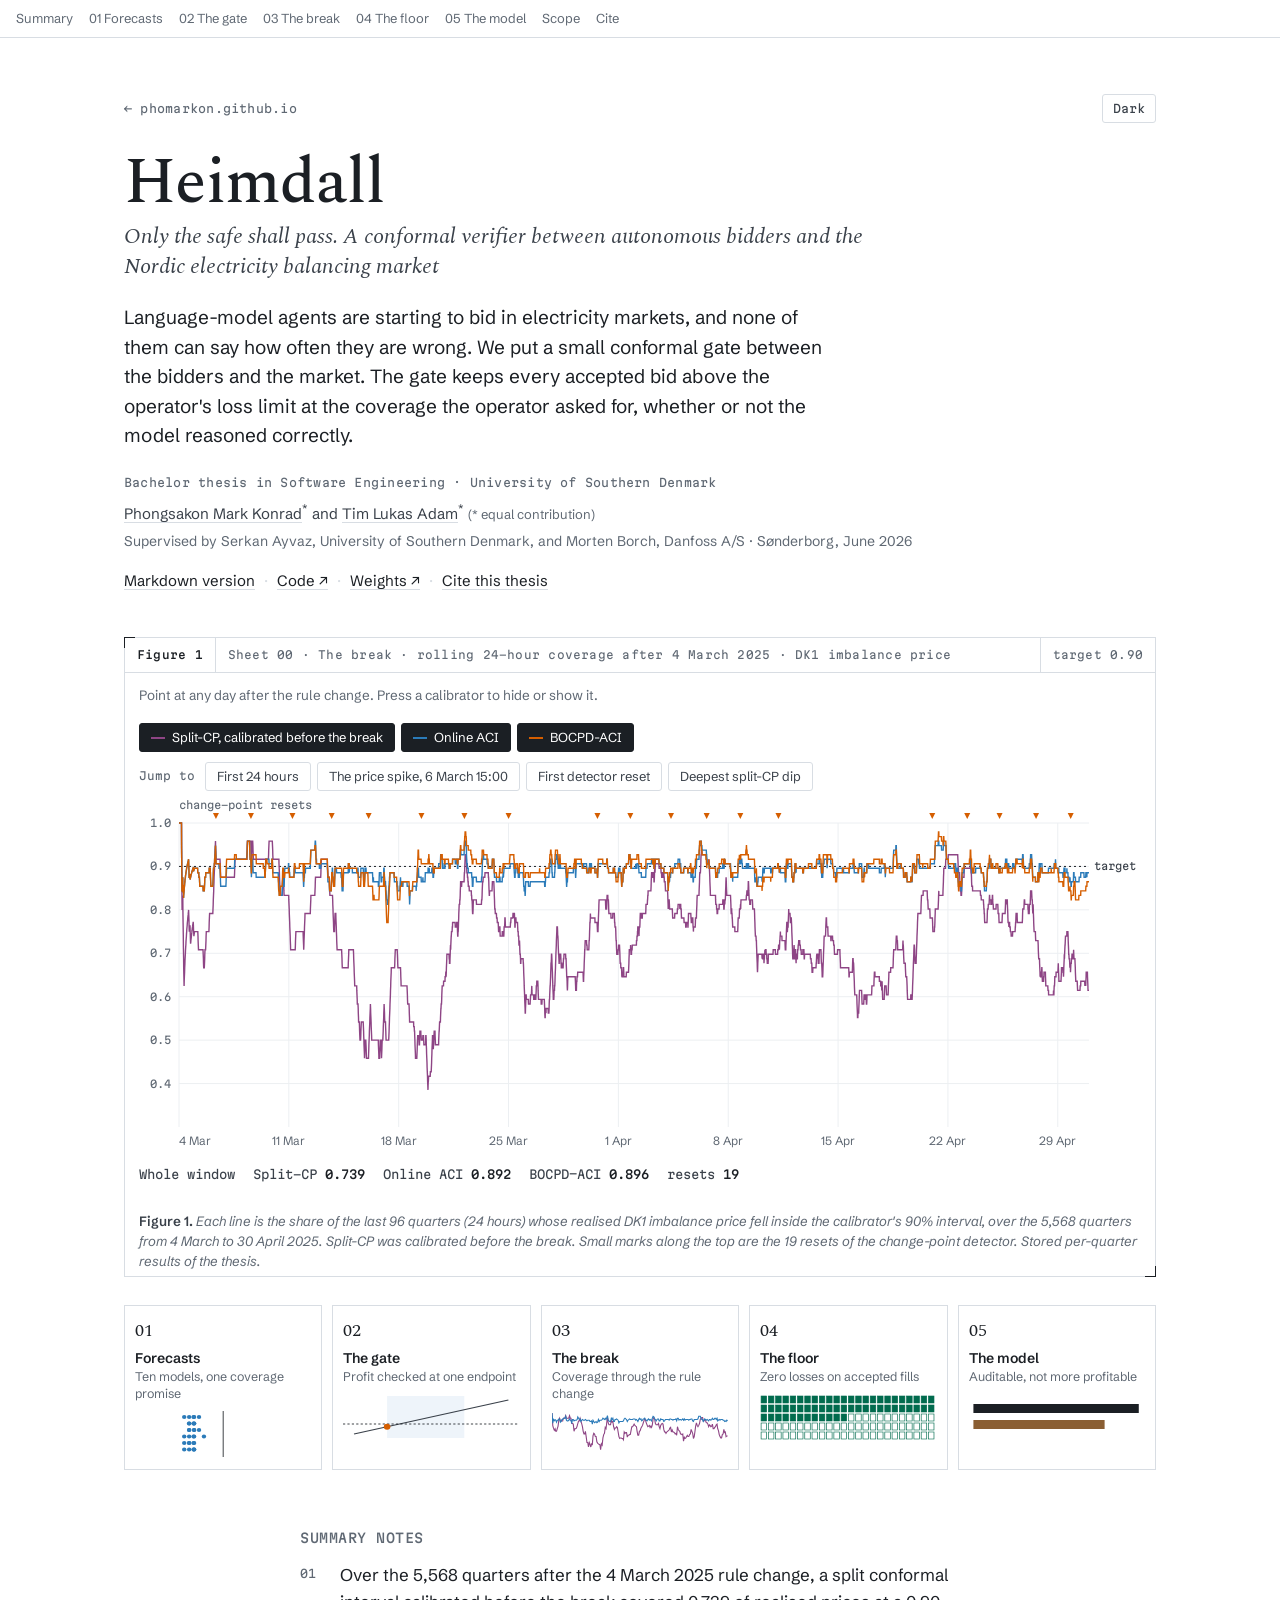
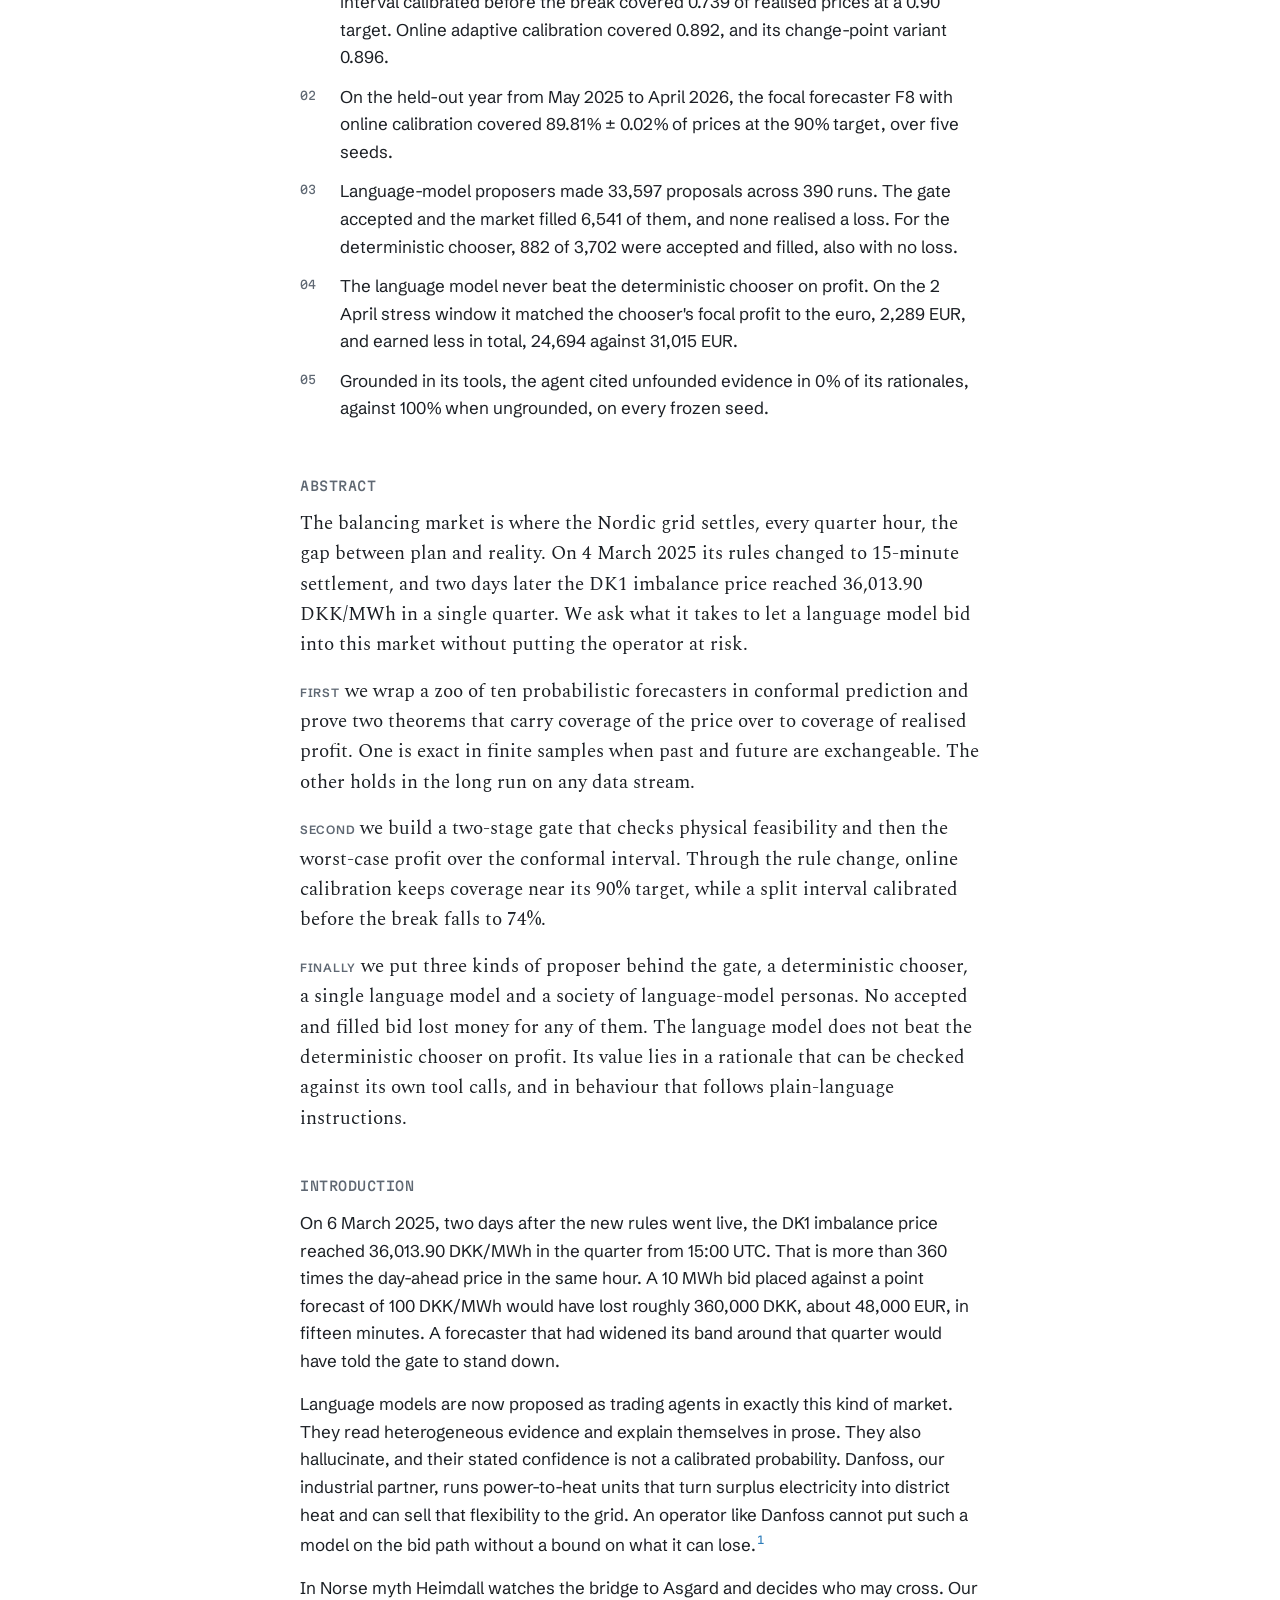
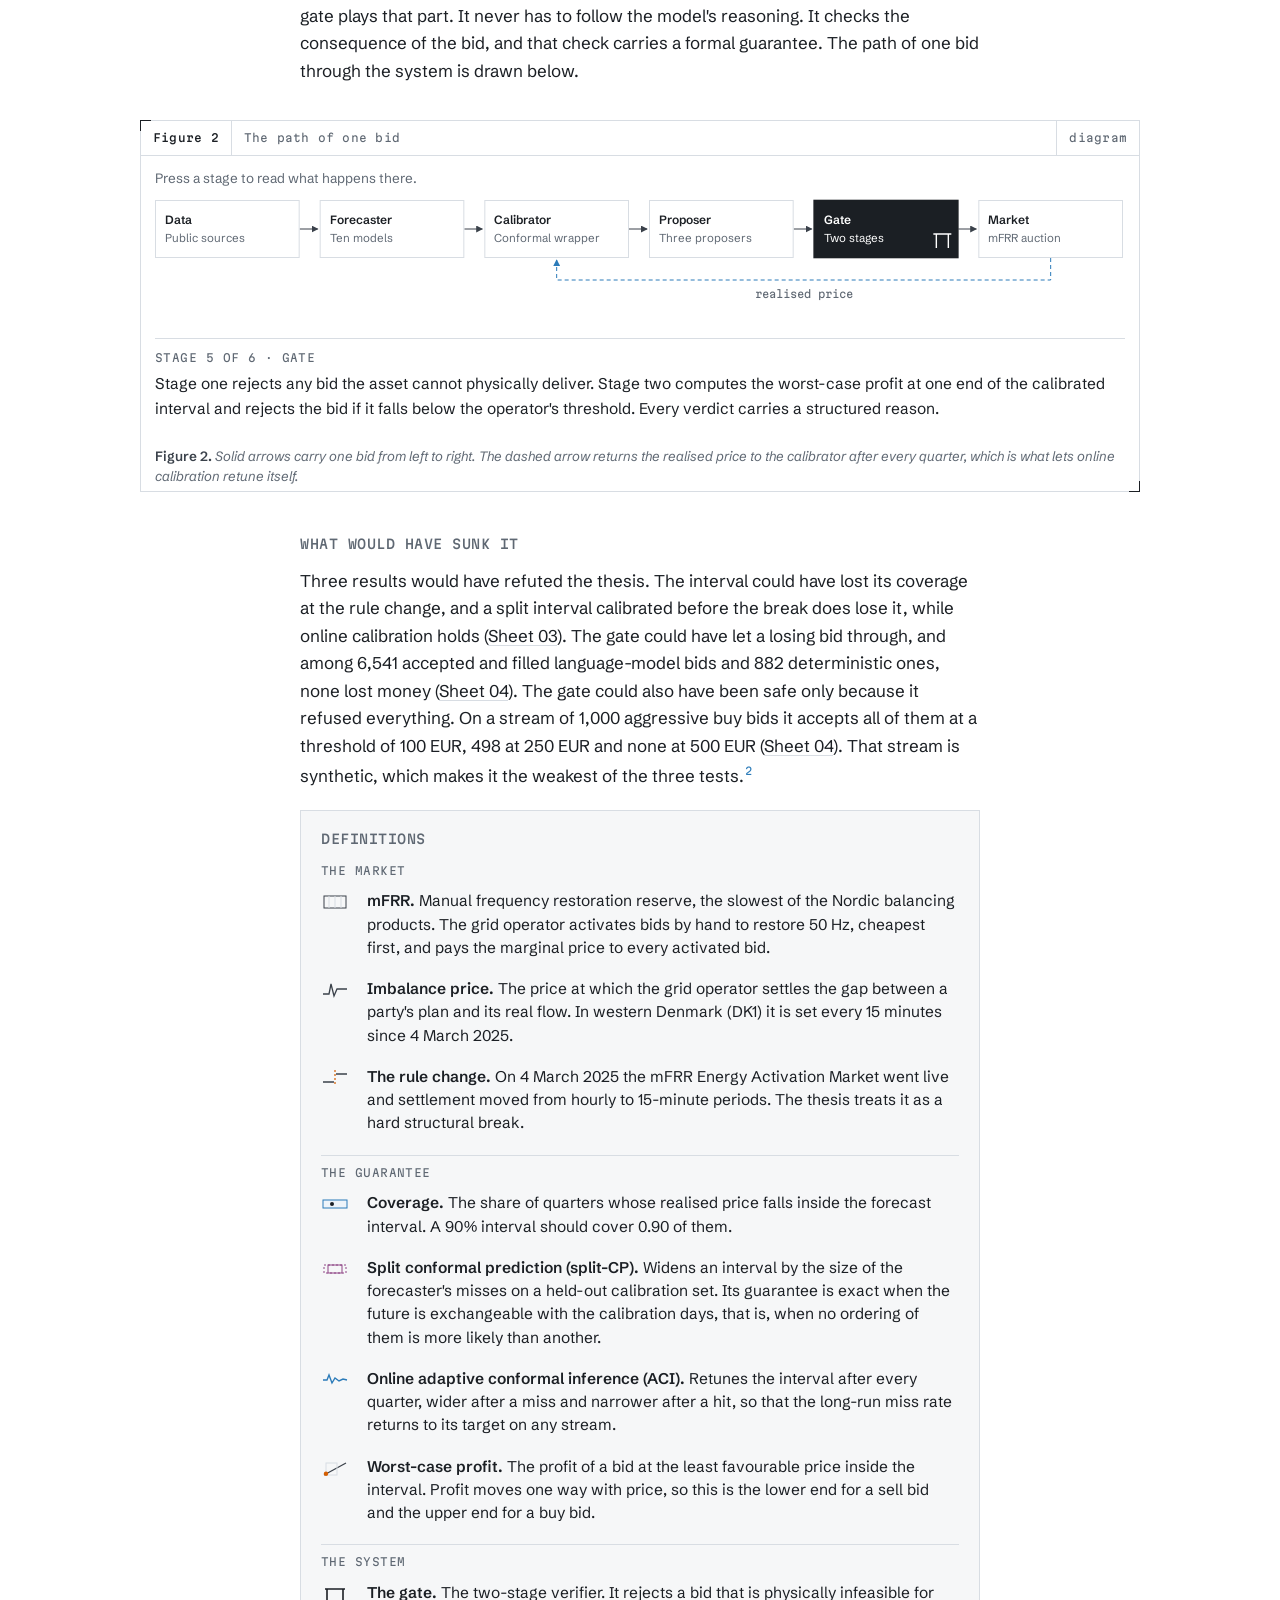
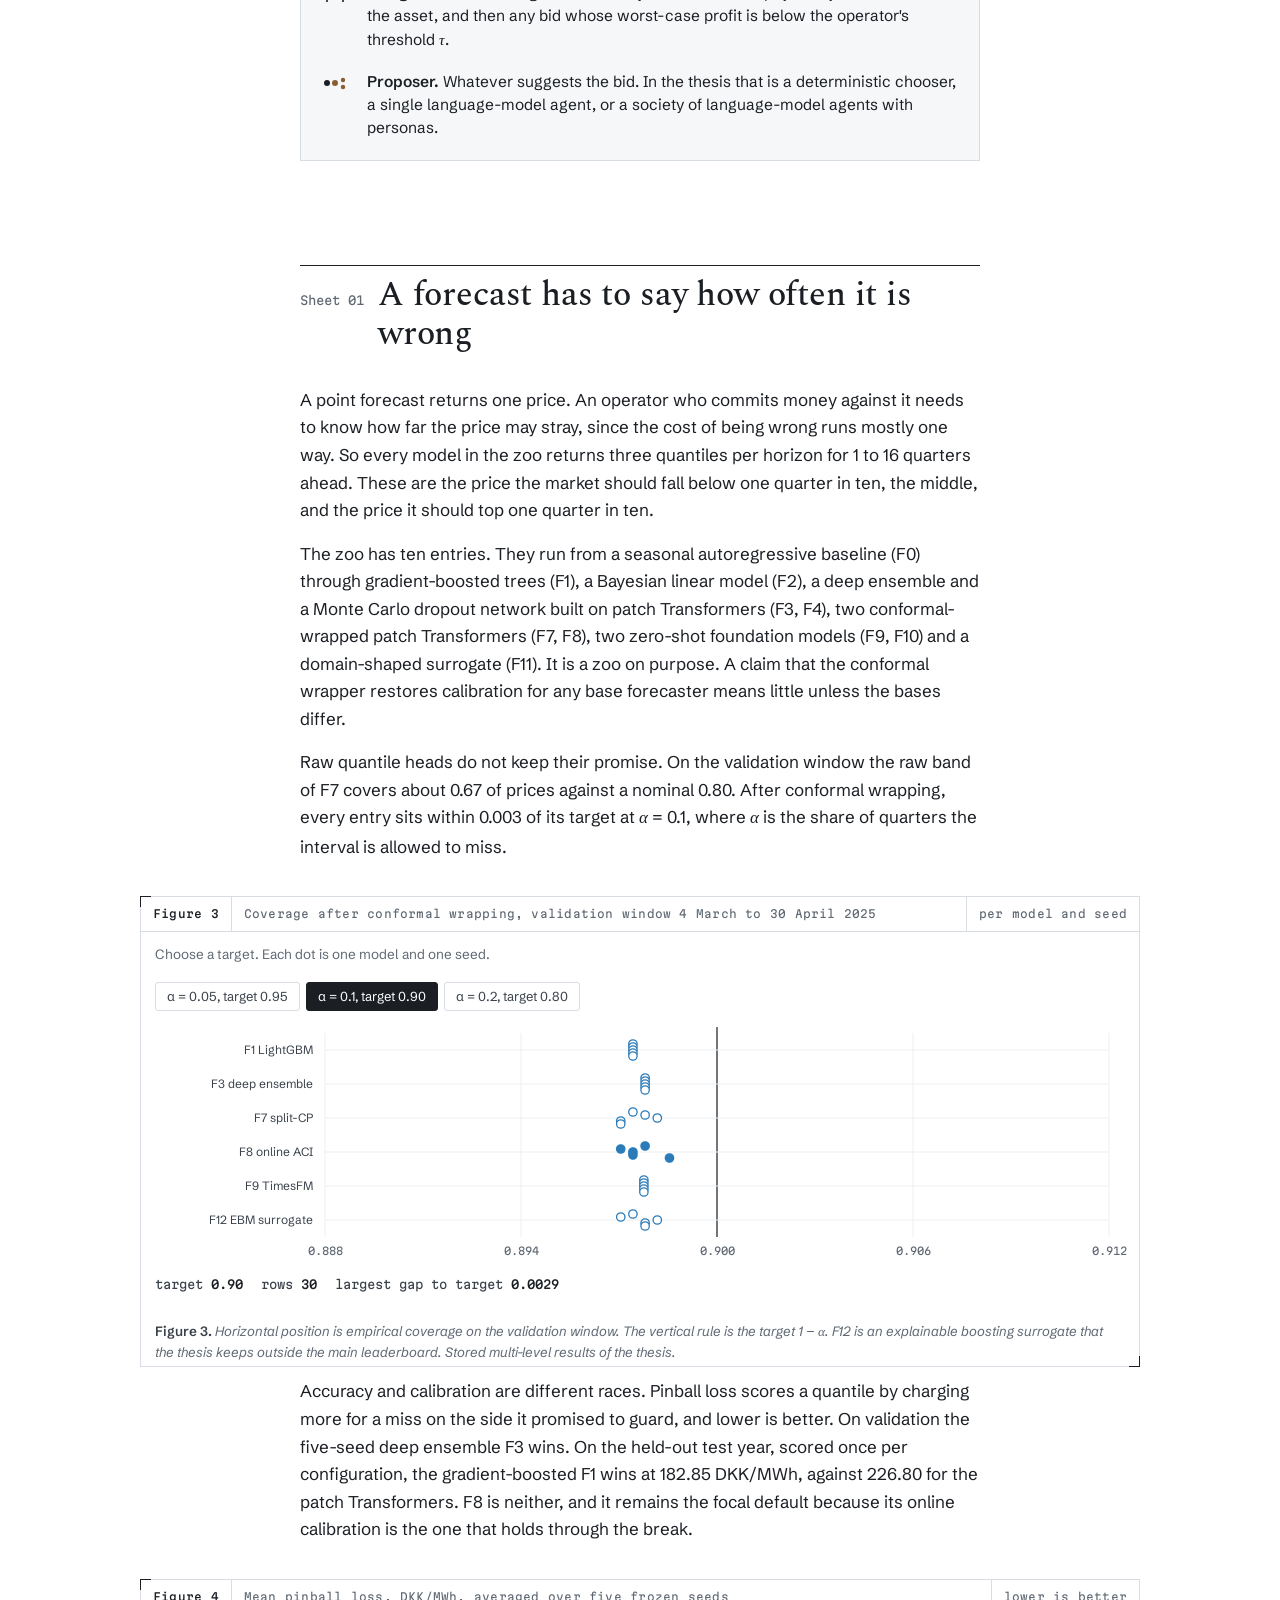
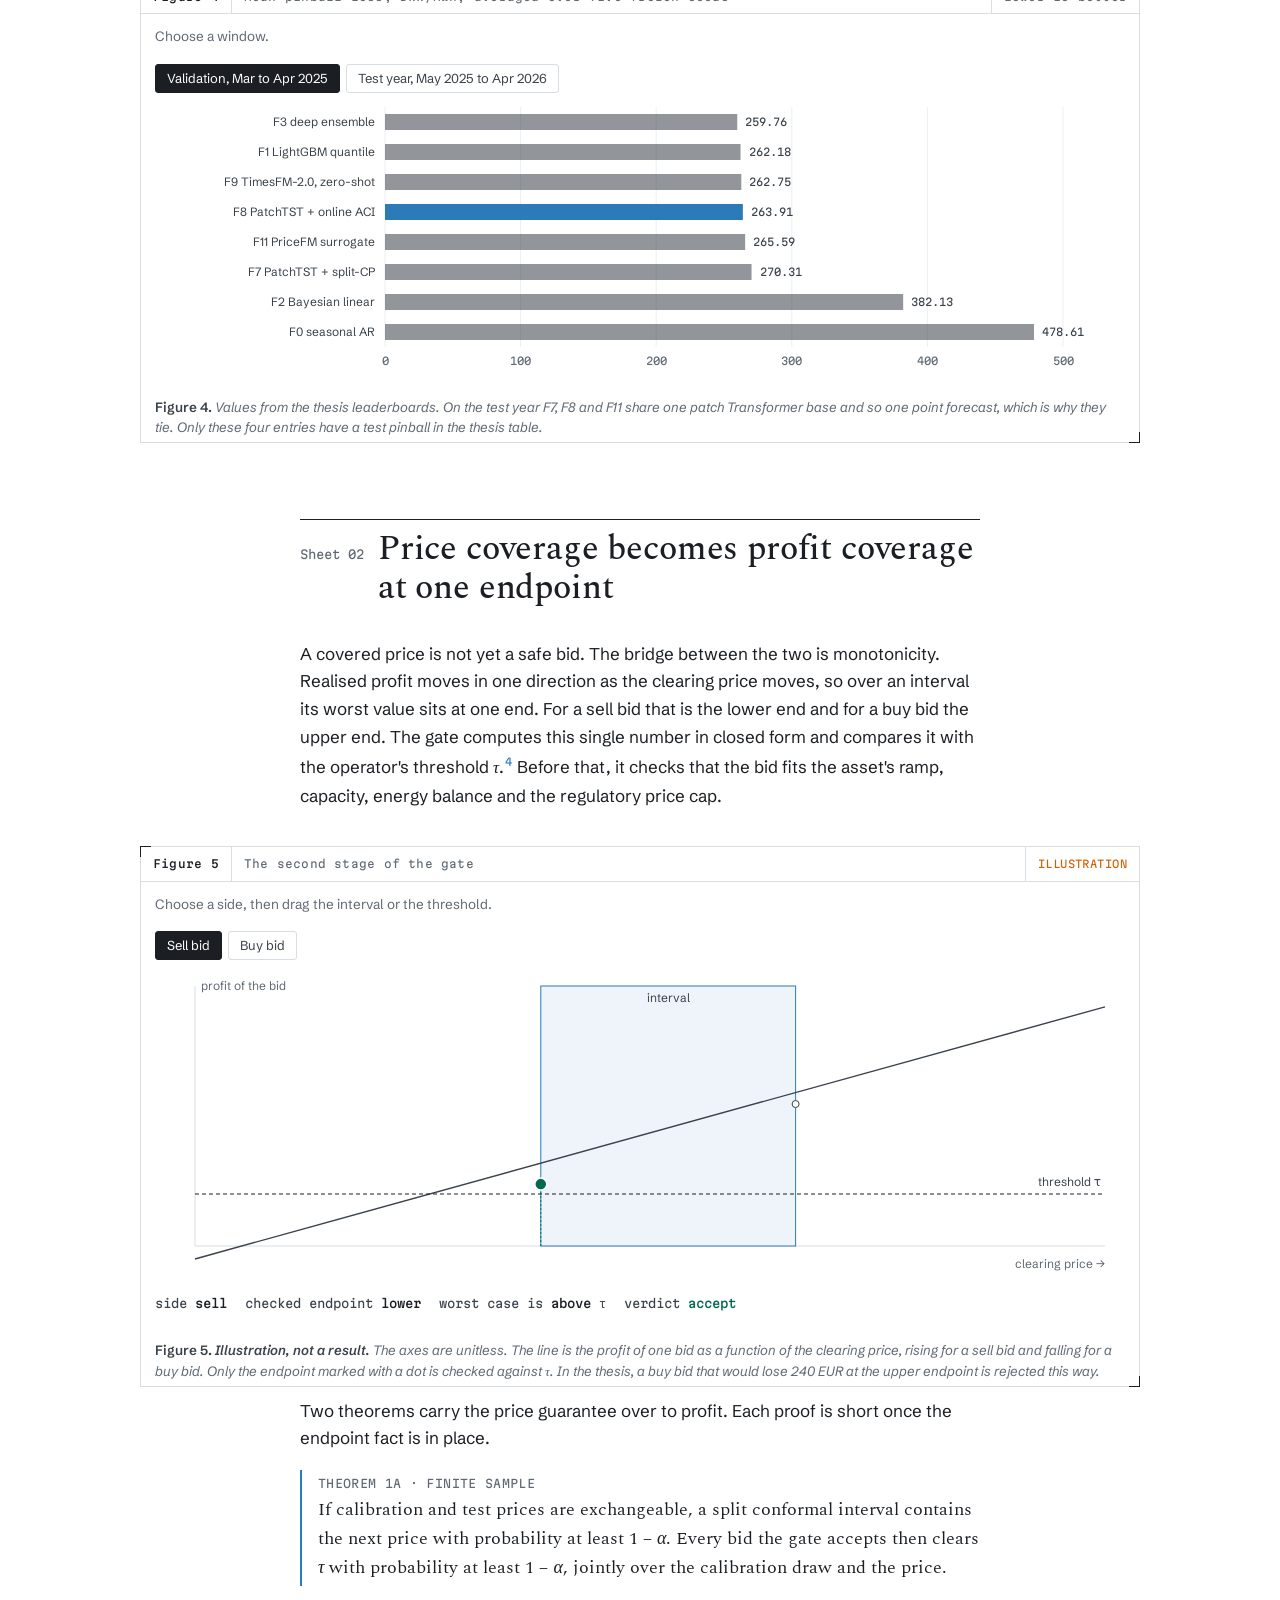
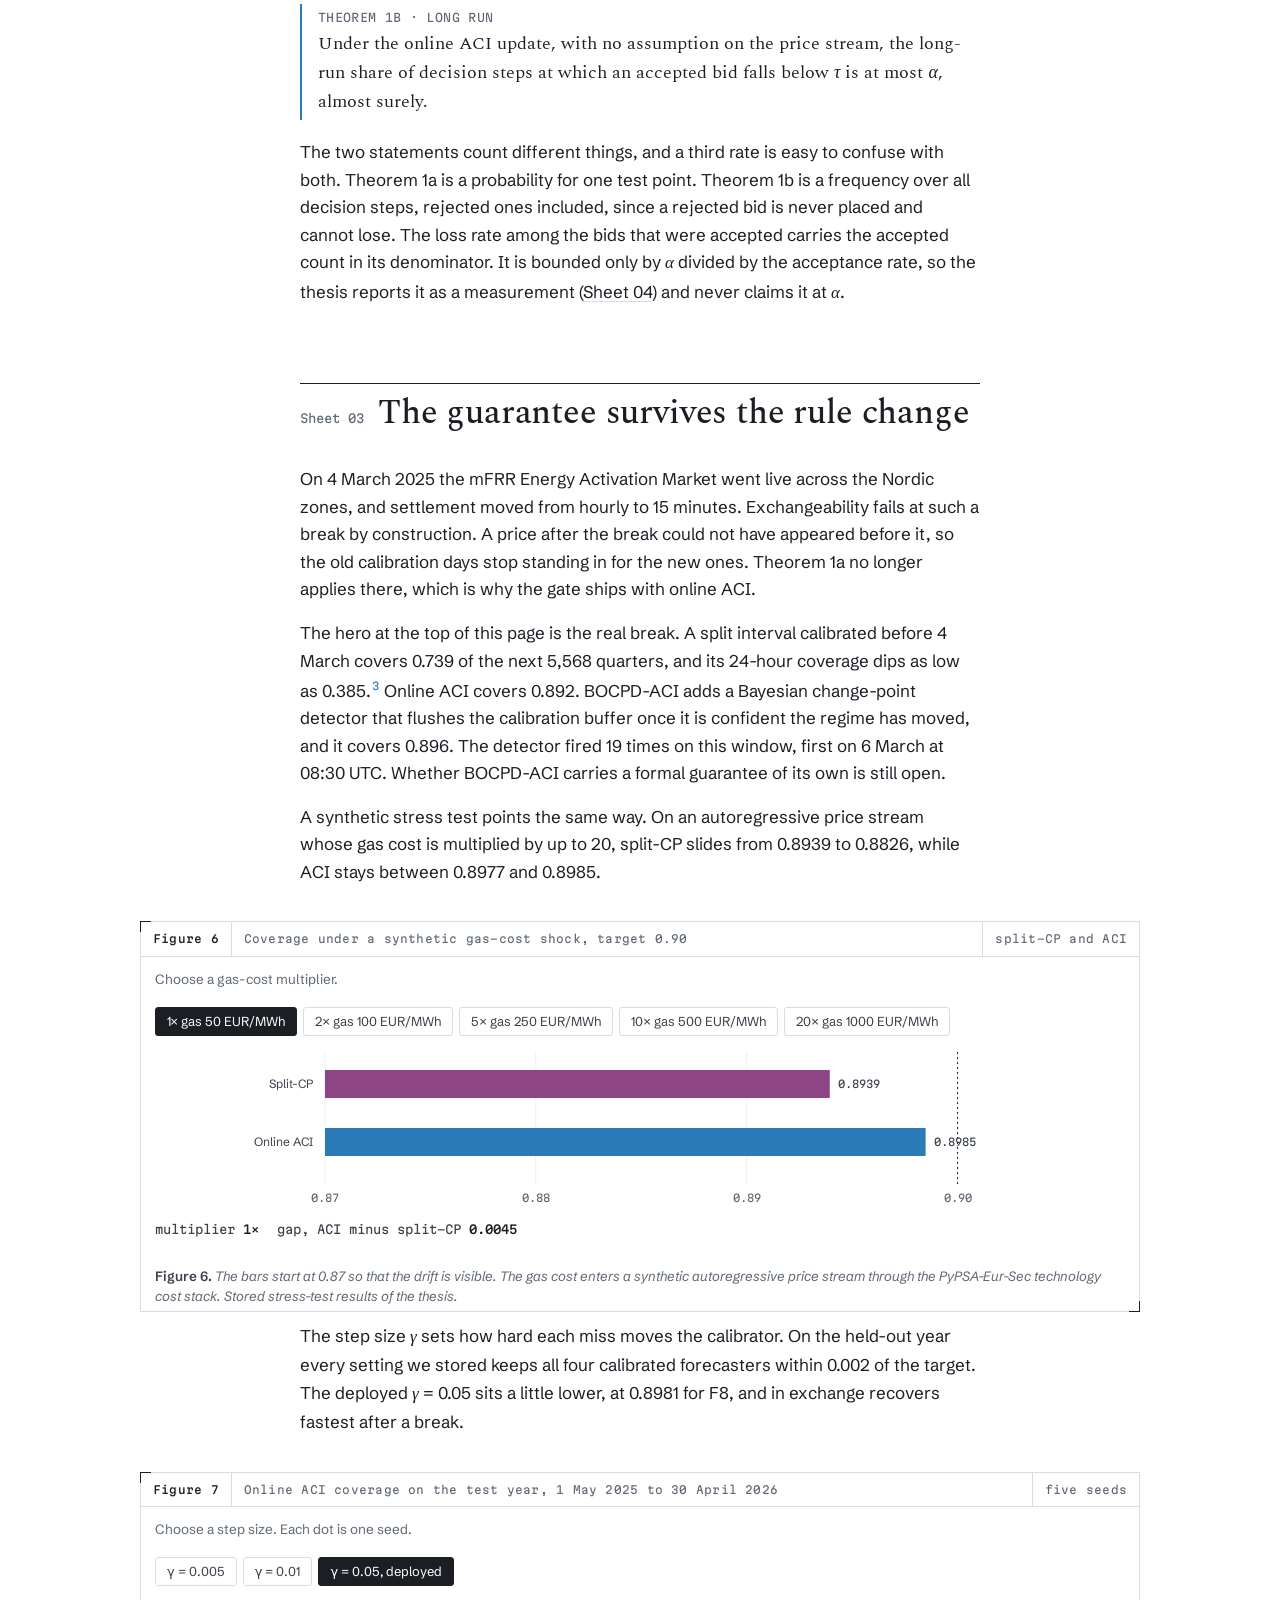
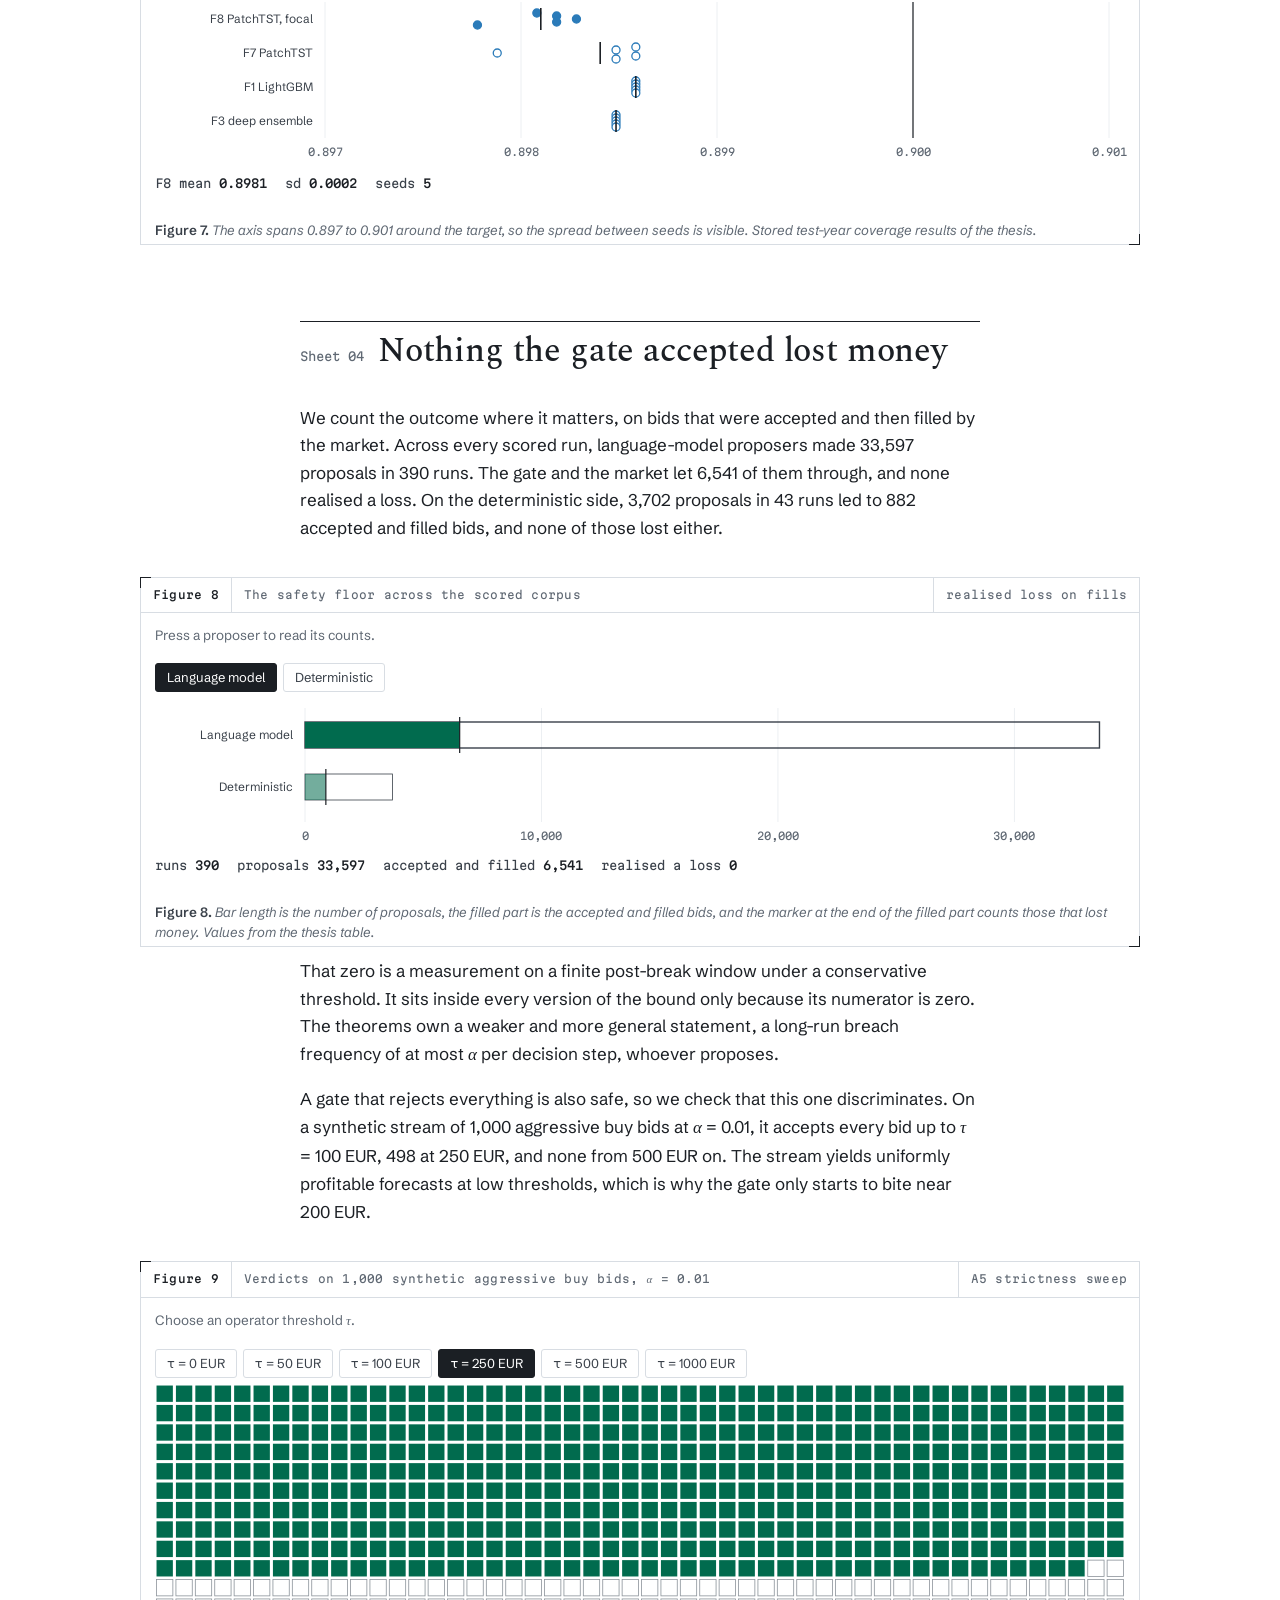
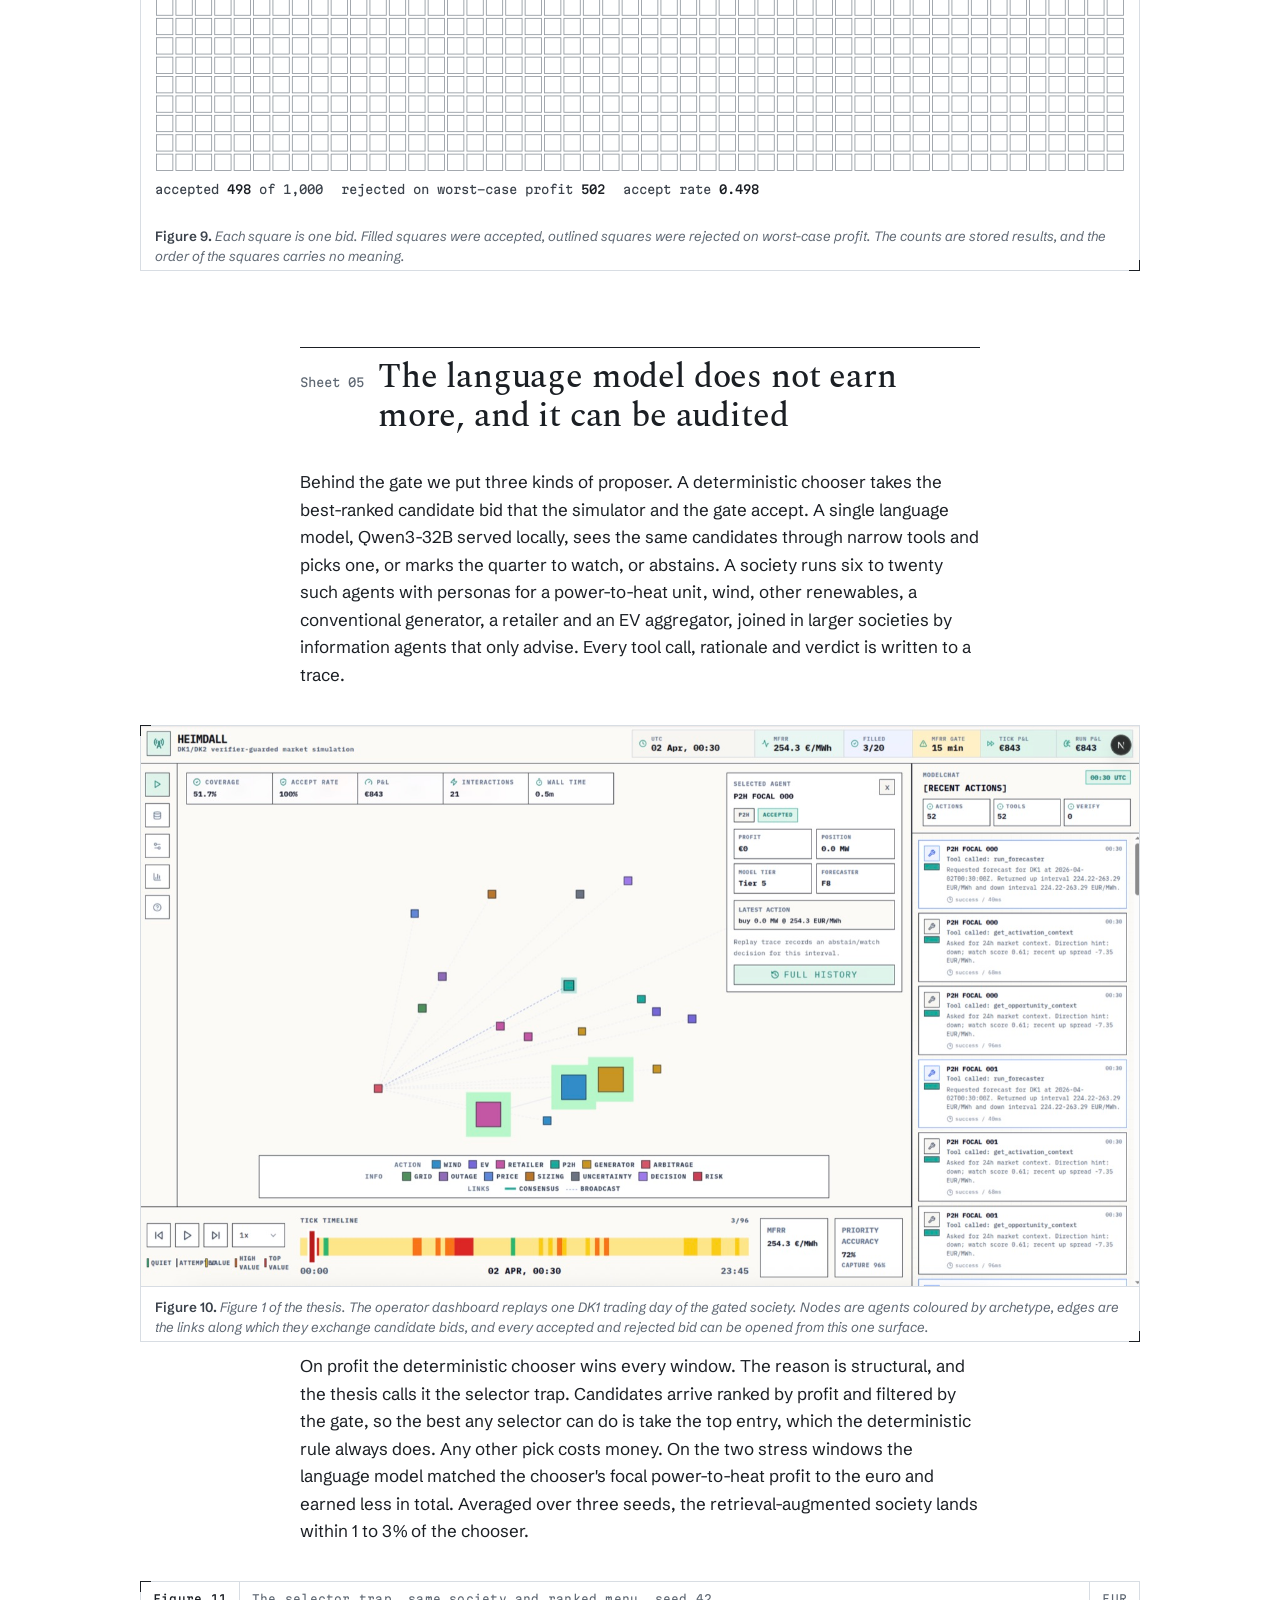
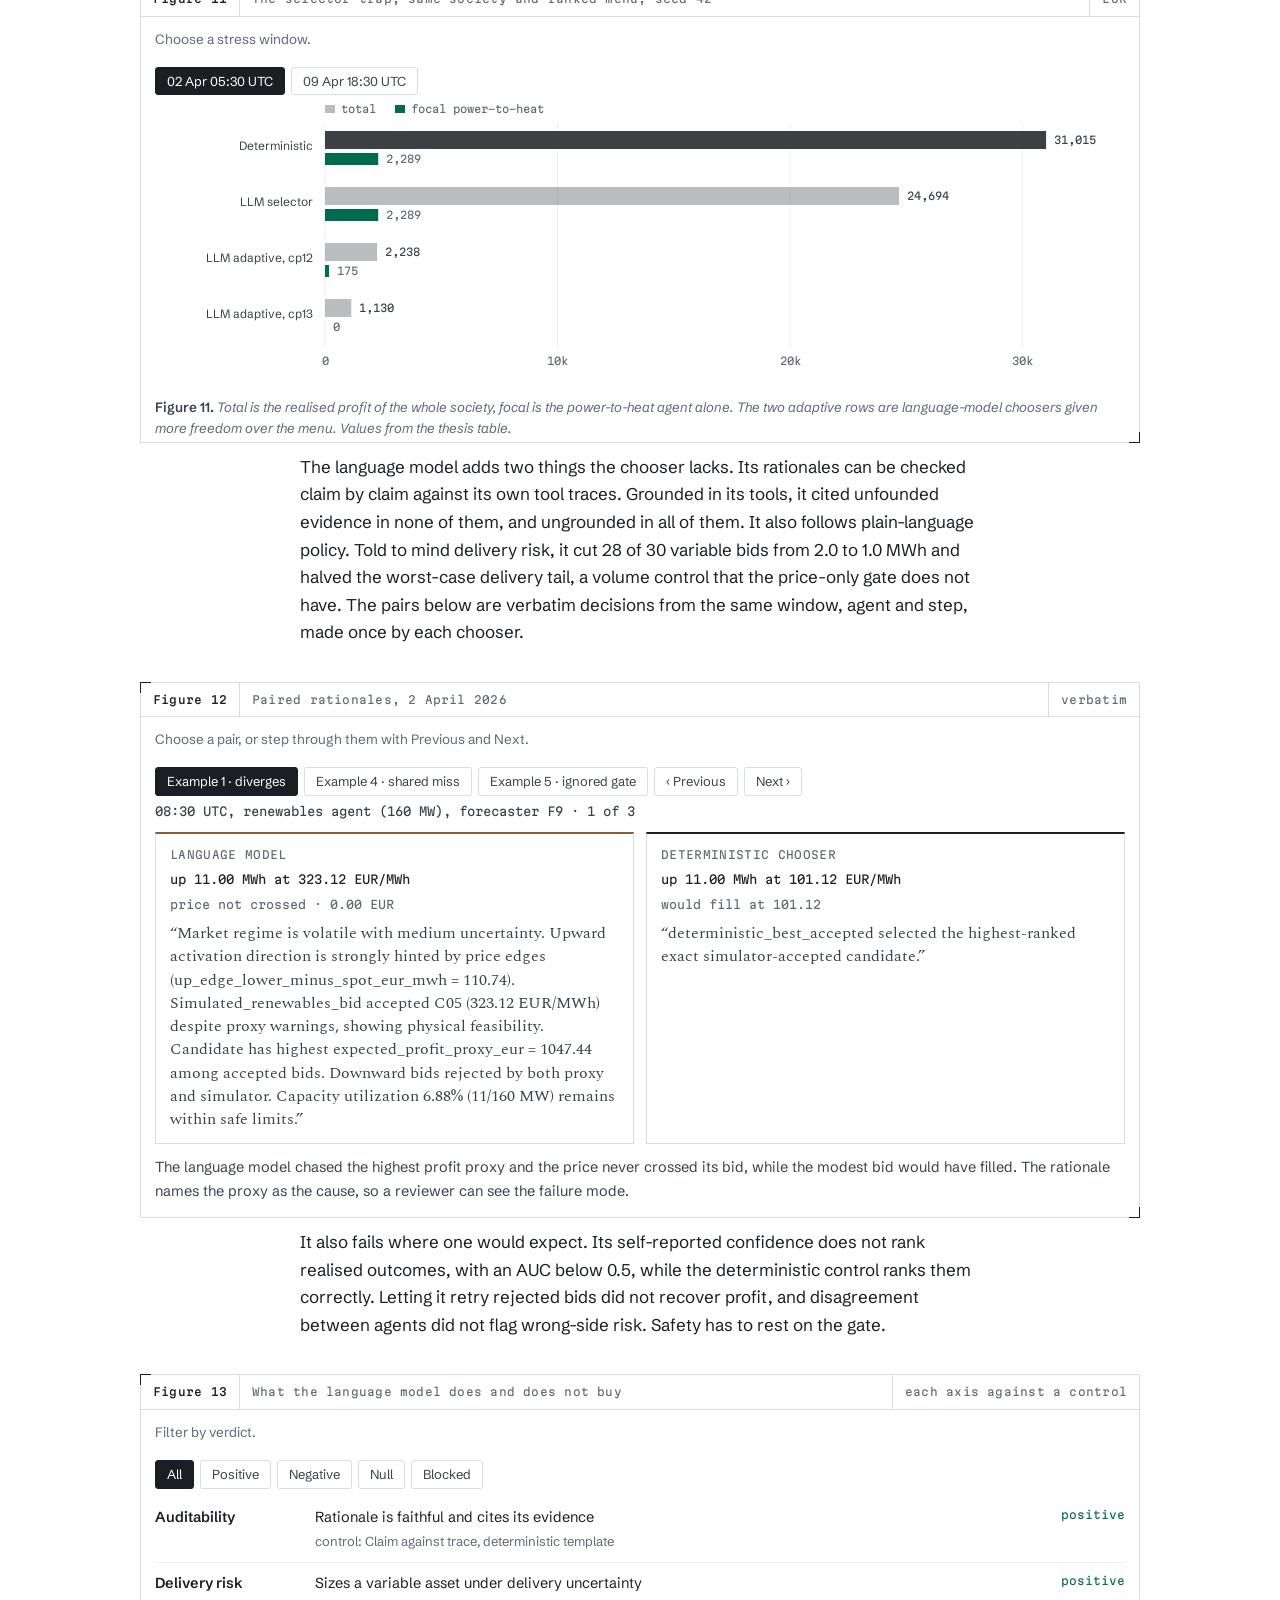
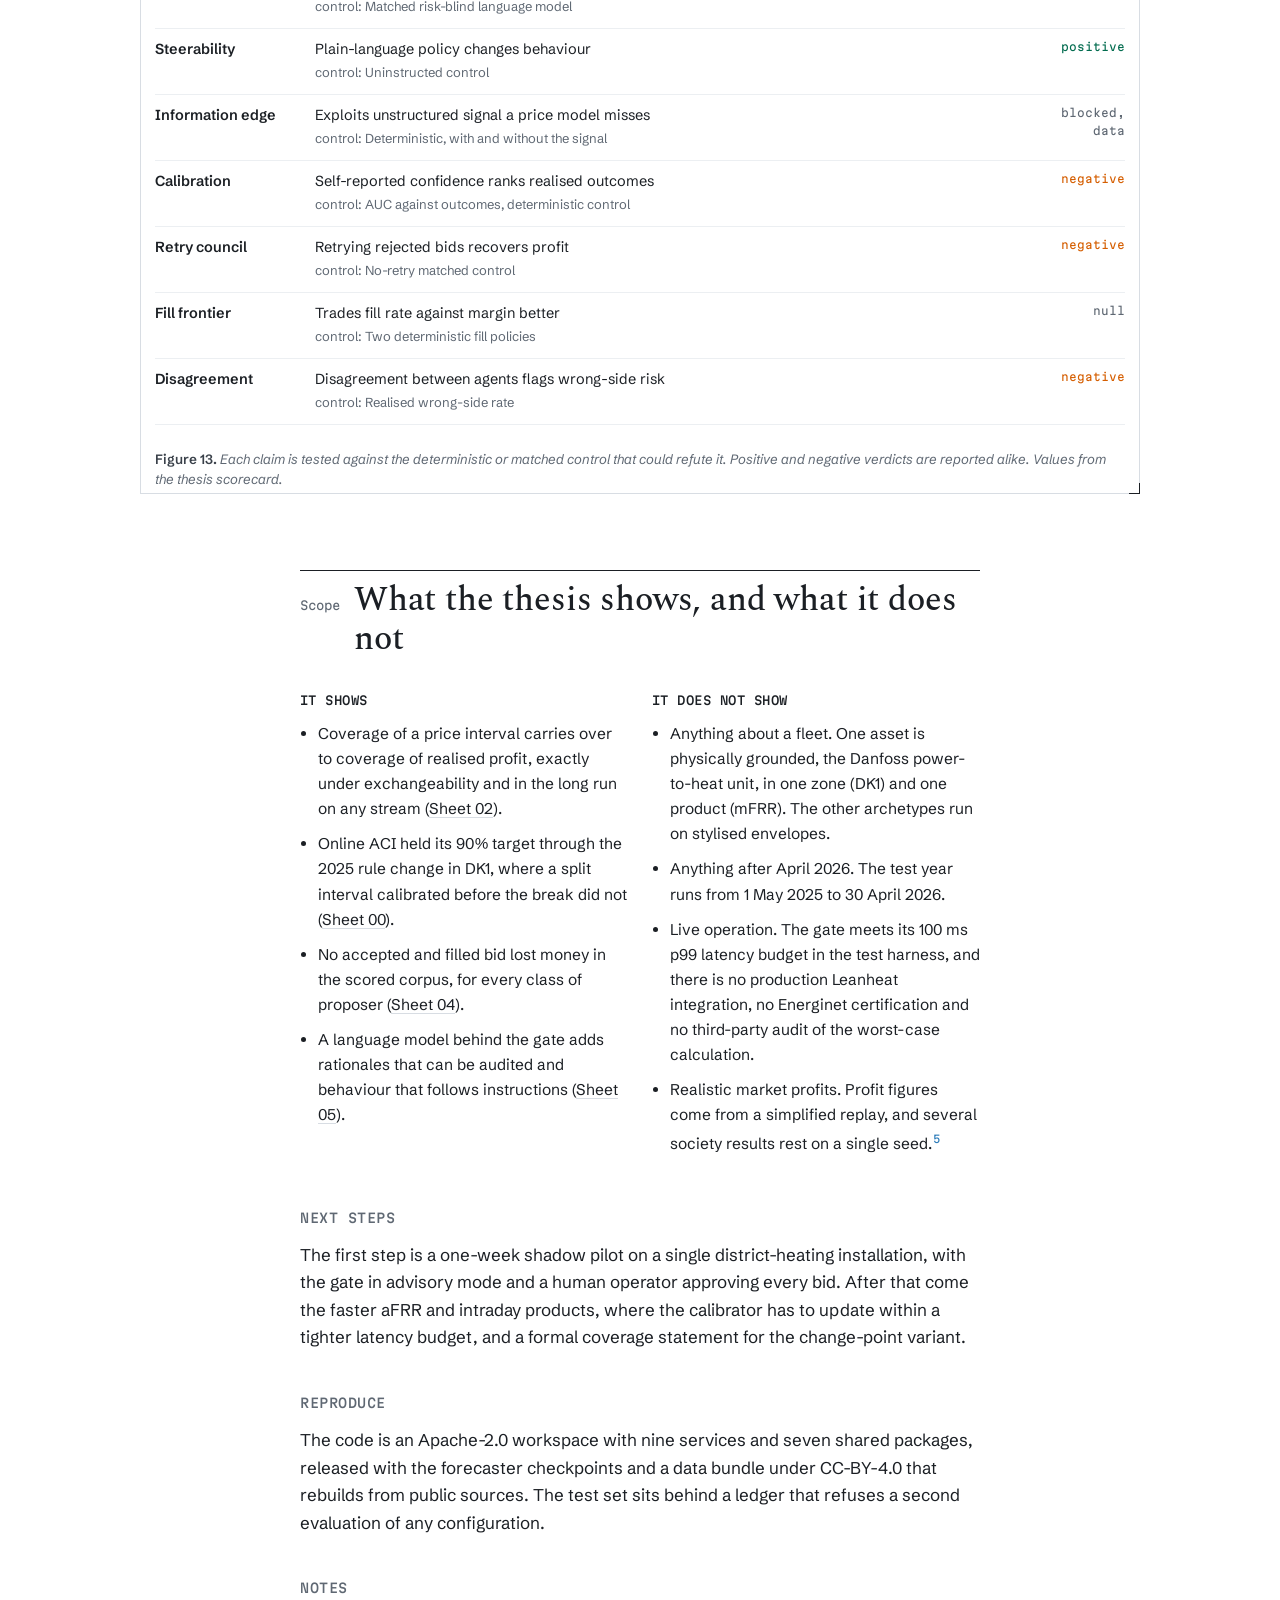
==== commit 01610751: "Link author pages" ====
--- a/index.html
+++ b/index.html
@@ -196,7 +196,7 @@
   <p class="sub">Only the safe shall pass. A conformal verifier between autonomous bidders and the Nordic electricity balancing market</p>
   <p class="stand">Language-model agents are starting to bid in electricity markets, and none of them can say how often they are wrong. We put a small conformal gate between the bidders and the market. The gate keeps every accepted bid above the operator's loss limit at the coverage the operator asked for, whether or not the model reasoned correctly.</p>
   <p class="kind">Bachelor thesis in Software Engineering · University of Southern Denmark</p>
-  <p class="byline">Phongsakon Mark Konrad<sup>*</sup> and Tim Lukas Adam<sup>*</sup> <span class="eq">(* equal contribution)</span></p>
+  <p class="byline"><a href="https://phomarkon.github.io/" rel="external noopener">Phongsakon Mark Konrad</a><sup>*</sup> and <a href="https://timadam03.github.io/" rel="external noopener">Tim Lukas Adam</a><sup>*</sup> <span class="eq">(* equal contribution)</span></p>
   <p class="meta">Supervised by Serkan Ayvaz, University of Southern Denmark, and Morten Borch, Danfoss A/S · Sønderborg, June 2026</p>
   <p class="links"><a href="index.md">Markdown version</a><span class="sep">·</span><a href="https://github.com/phomarkon/heimdall-src" rel="external noopener">Code ↗</a><span class="sep">·</span><a href="https://huggingface.co/Phongsakon/heimdall" rel="external noopener">Weights ↗</a><span class="sep">·</span><a href="#cite">Cite this thesis</a></p>
 </header>
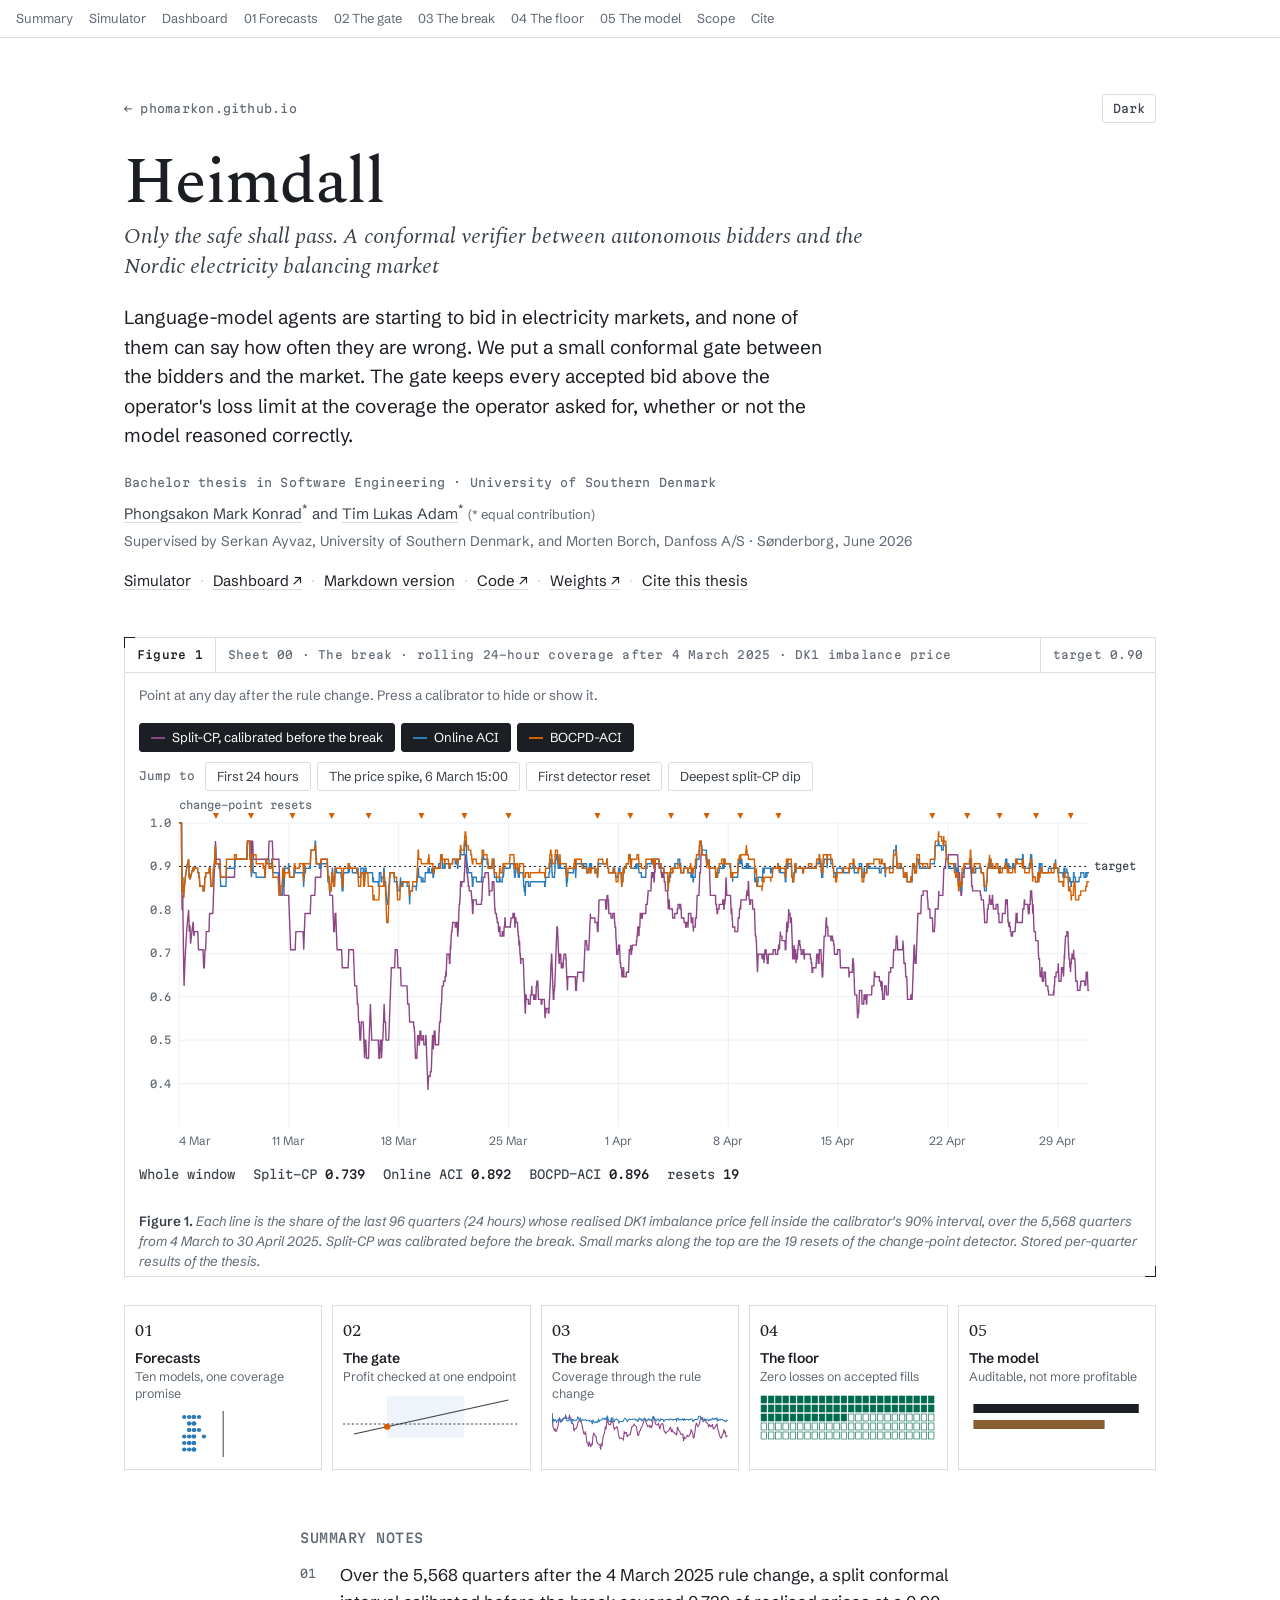
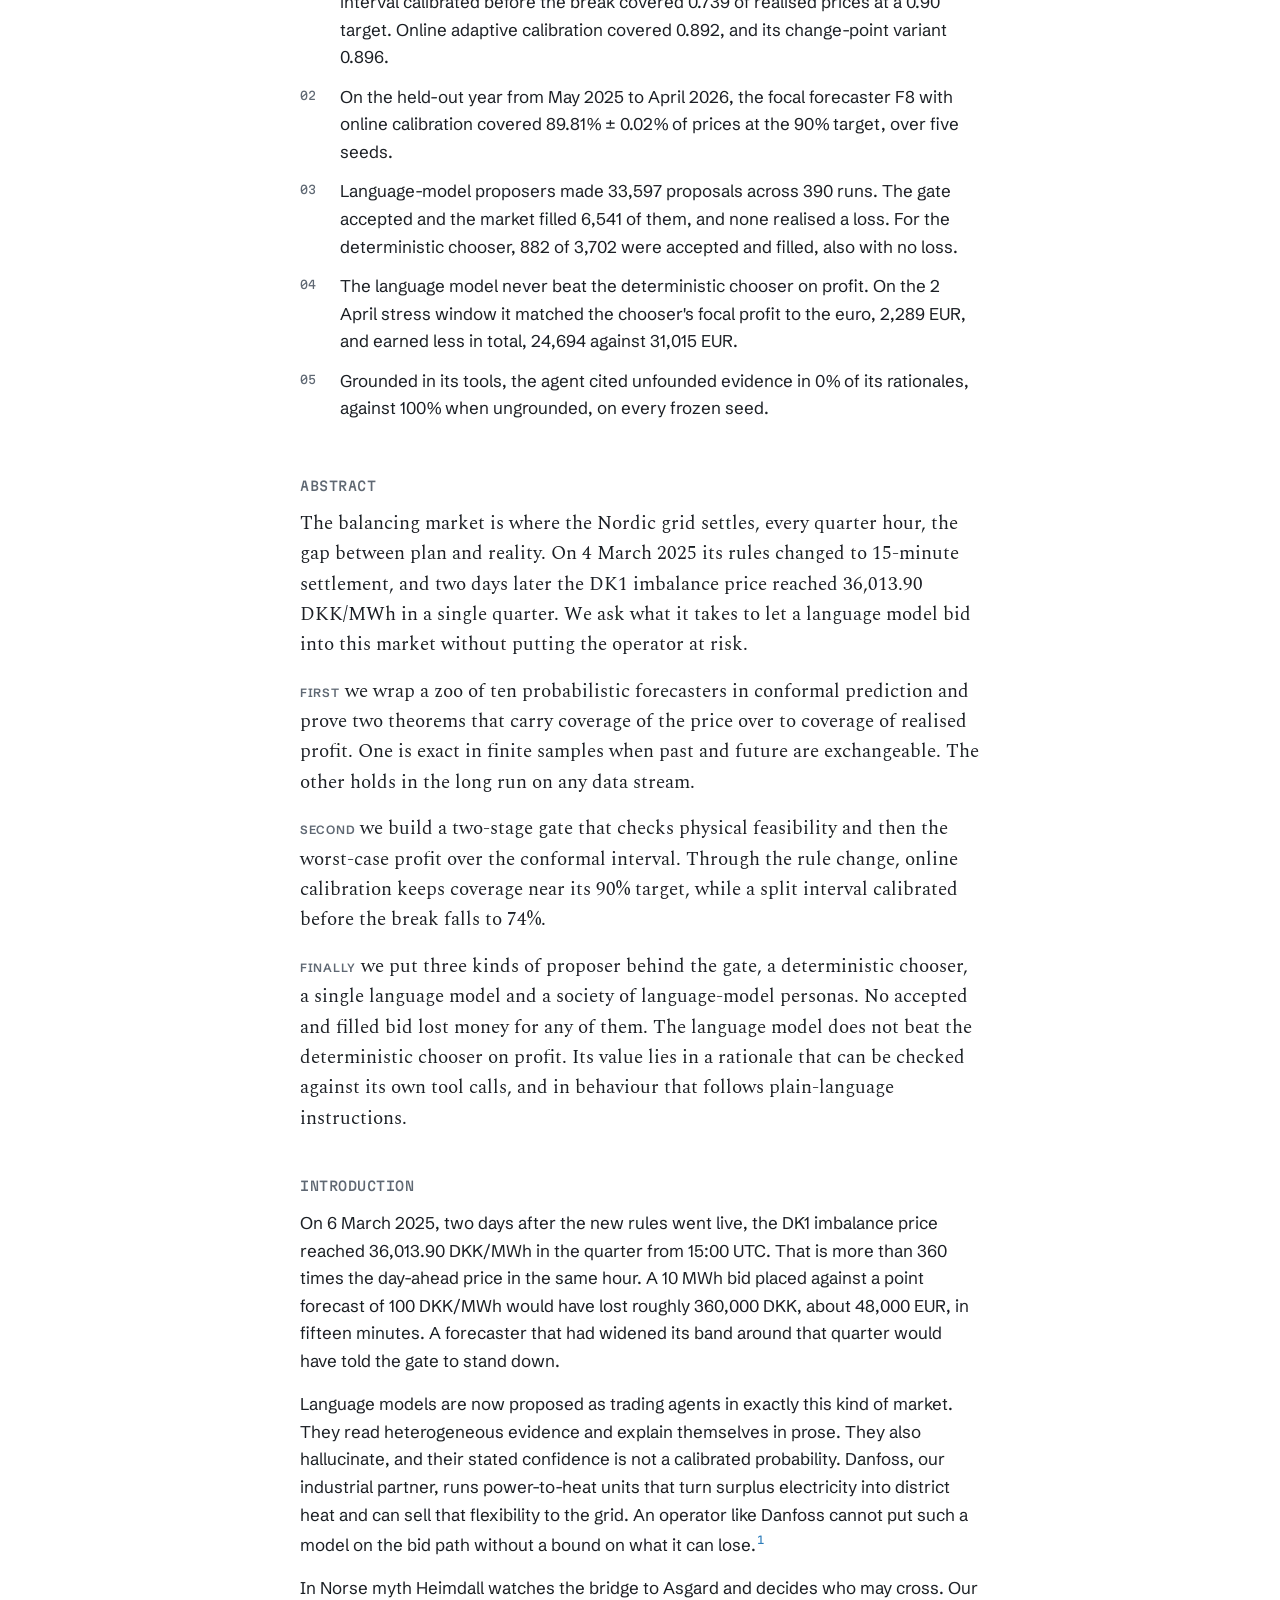
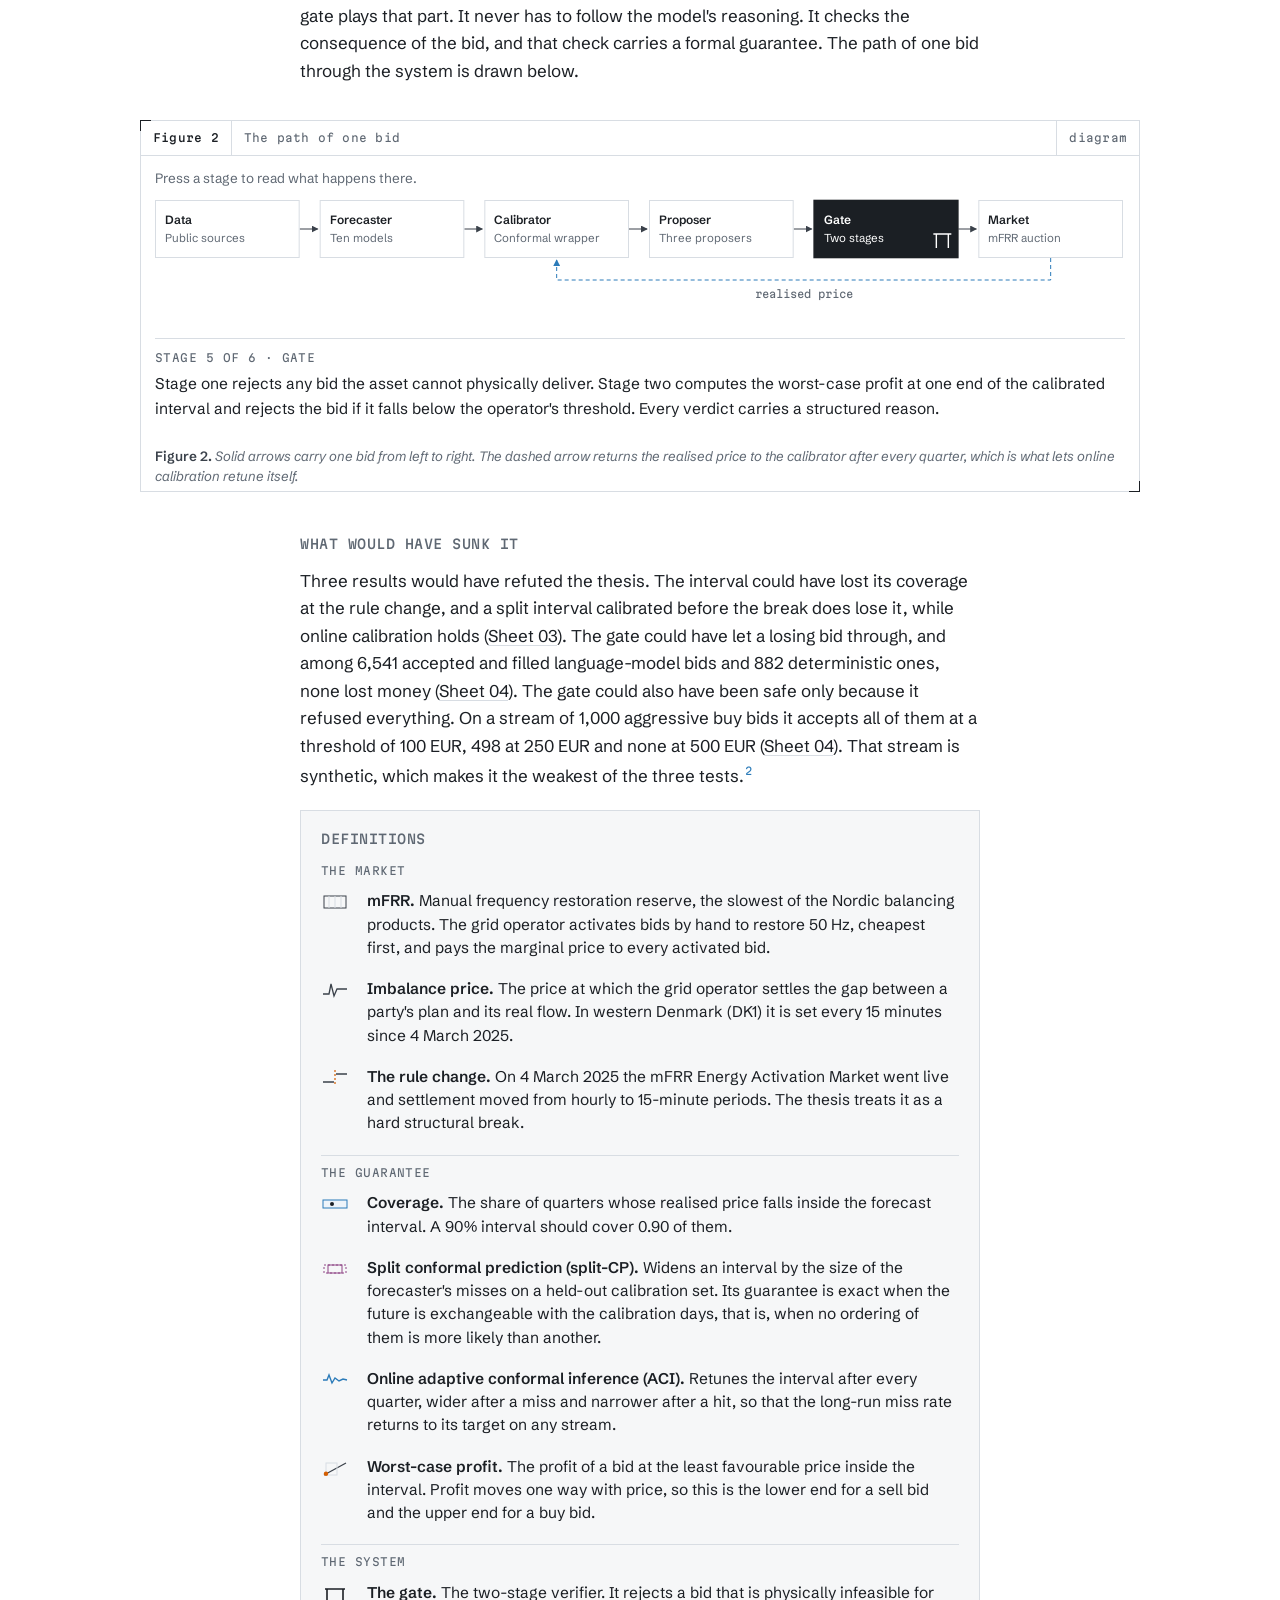
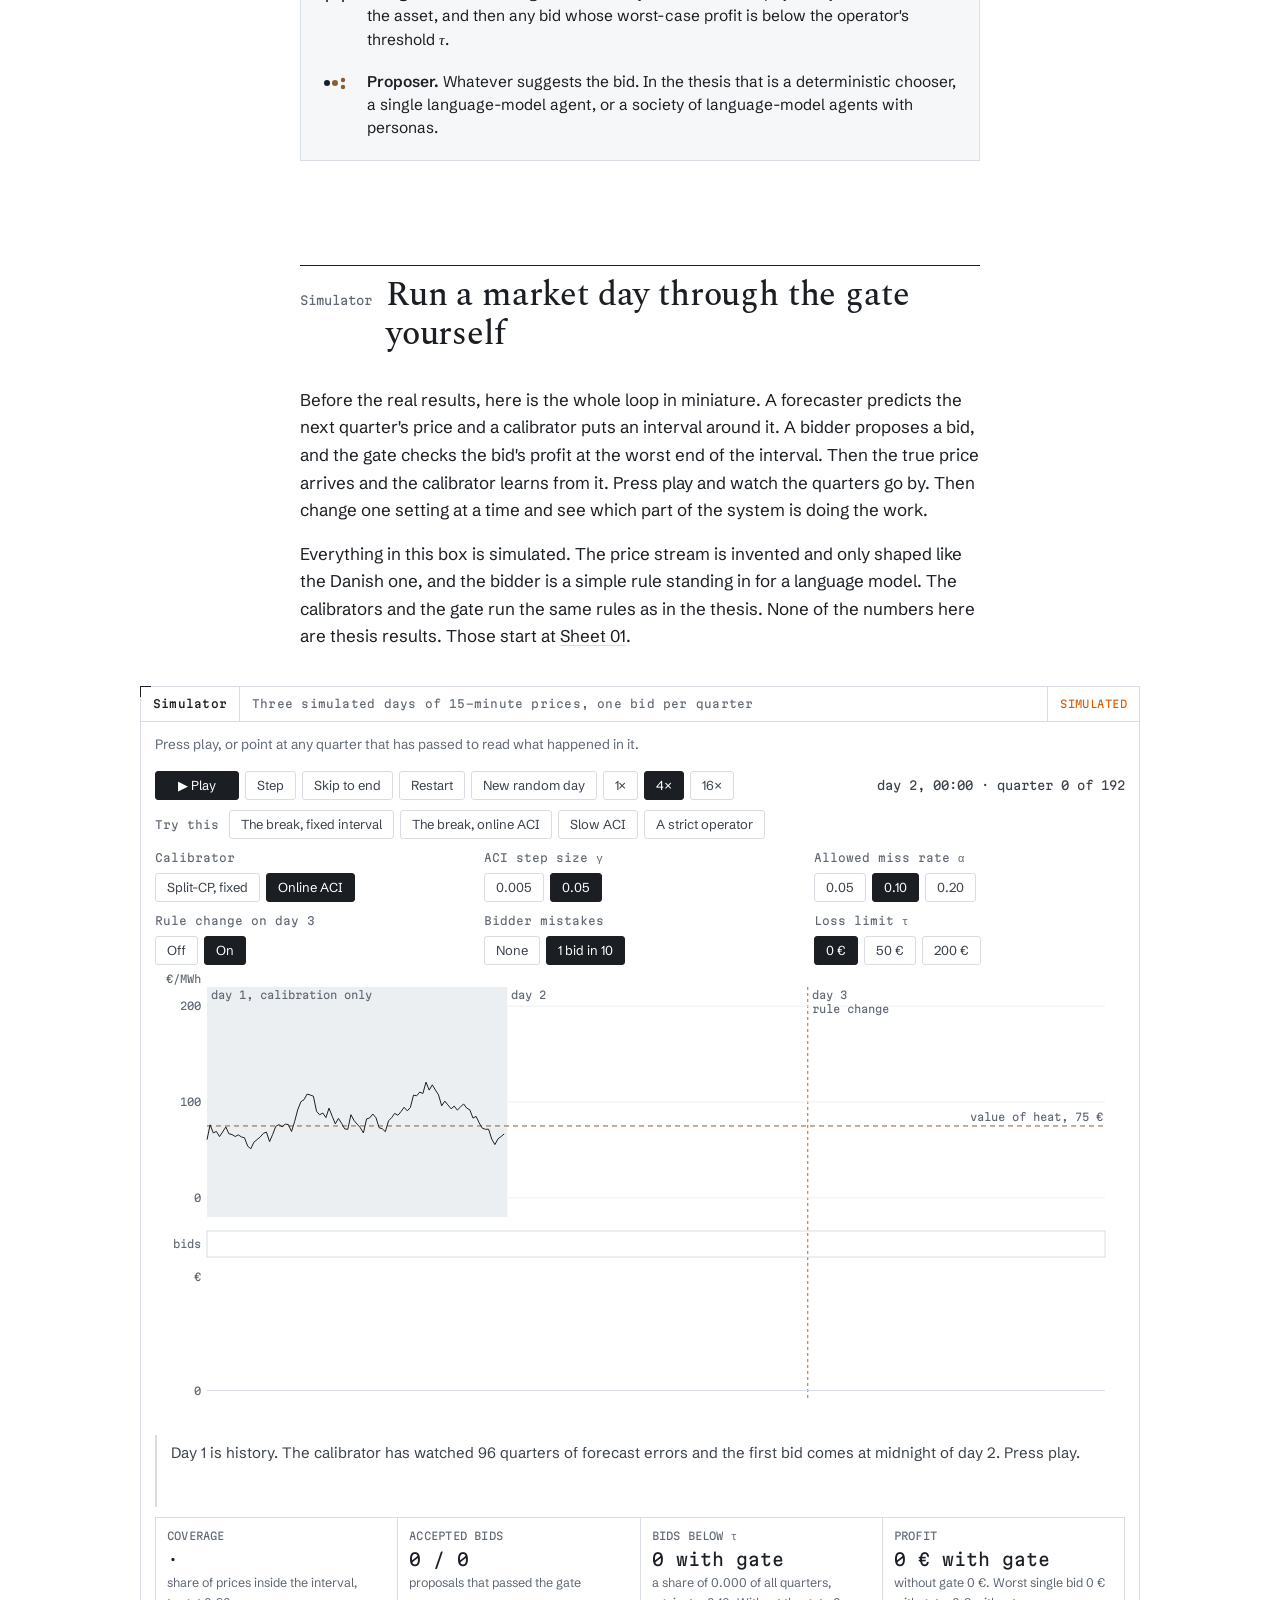
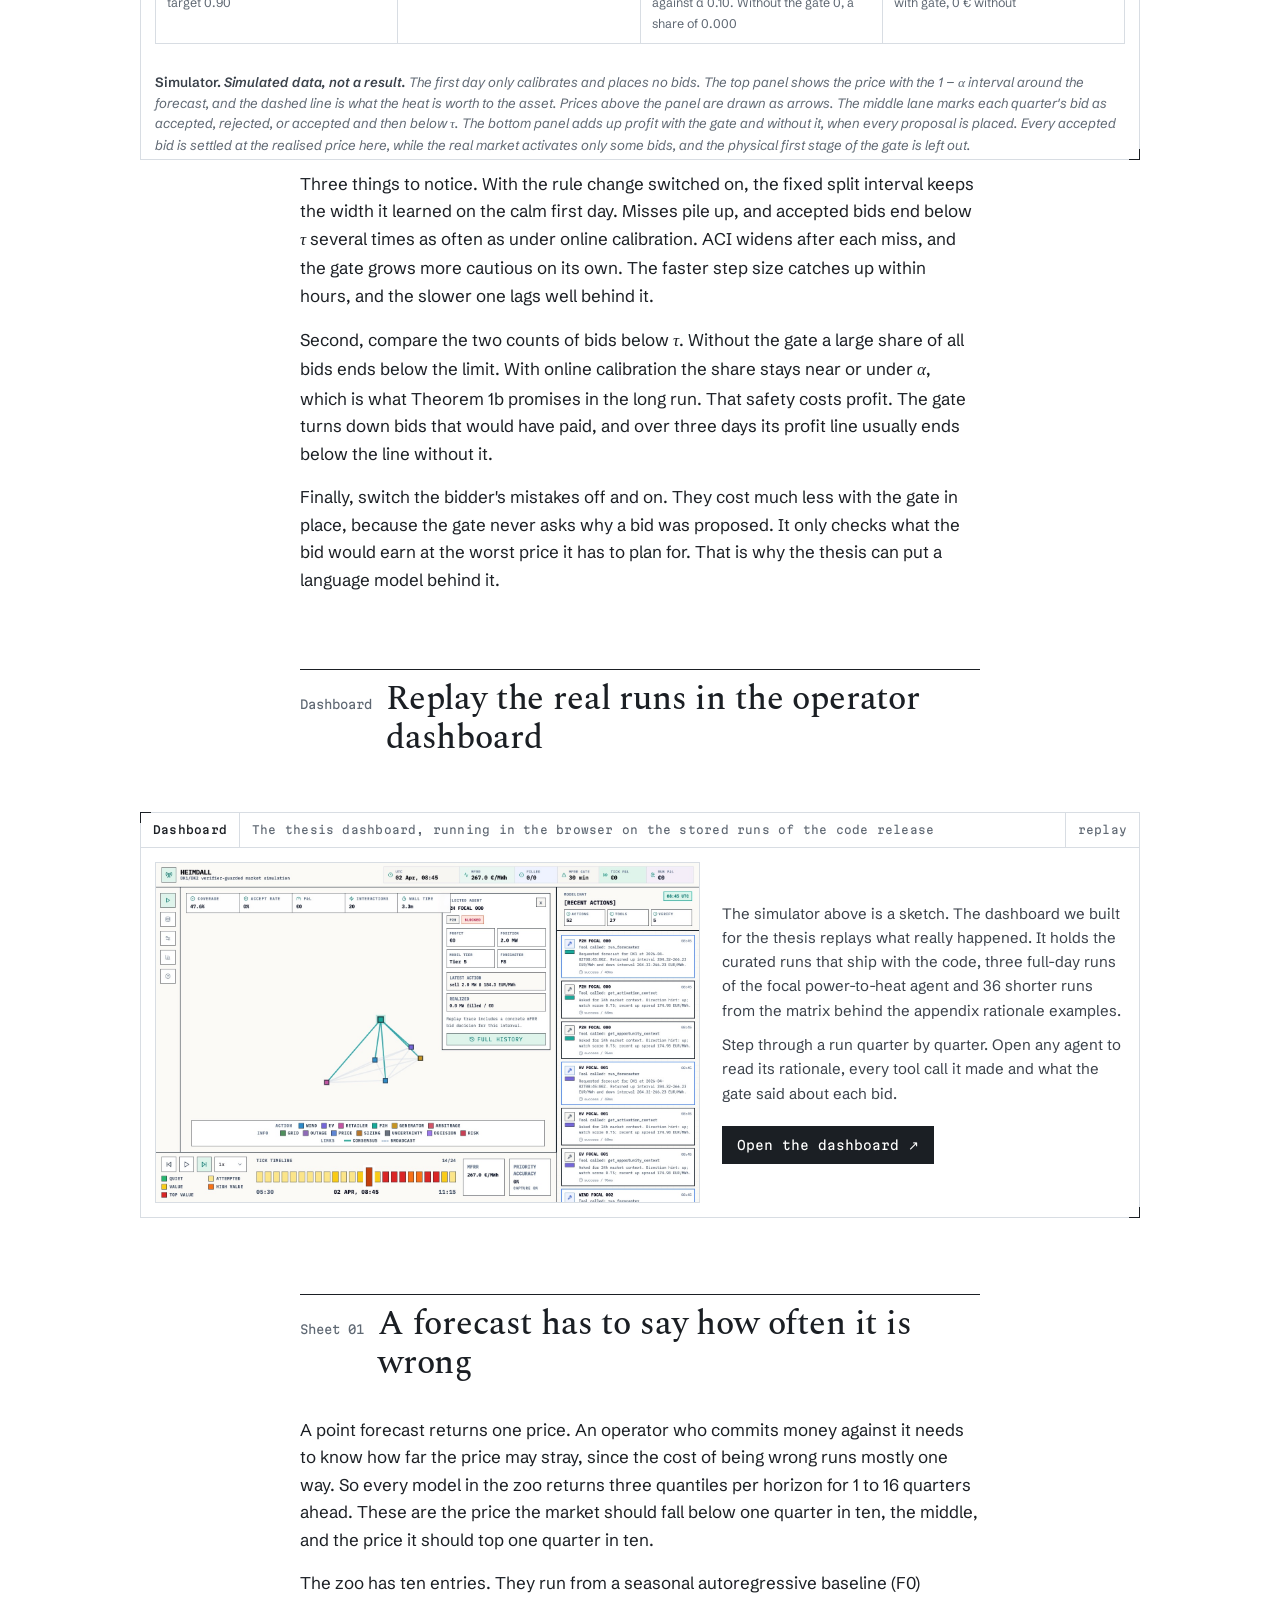
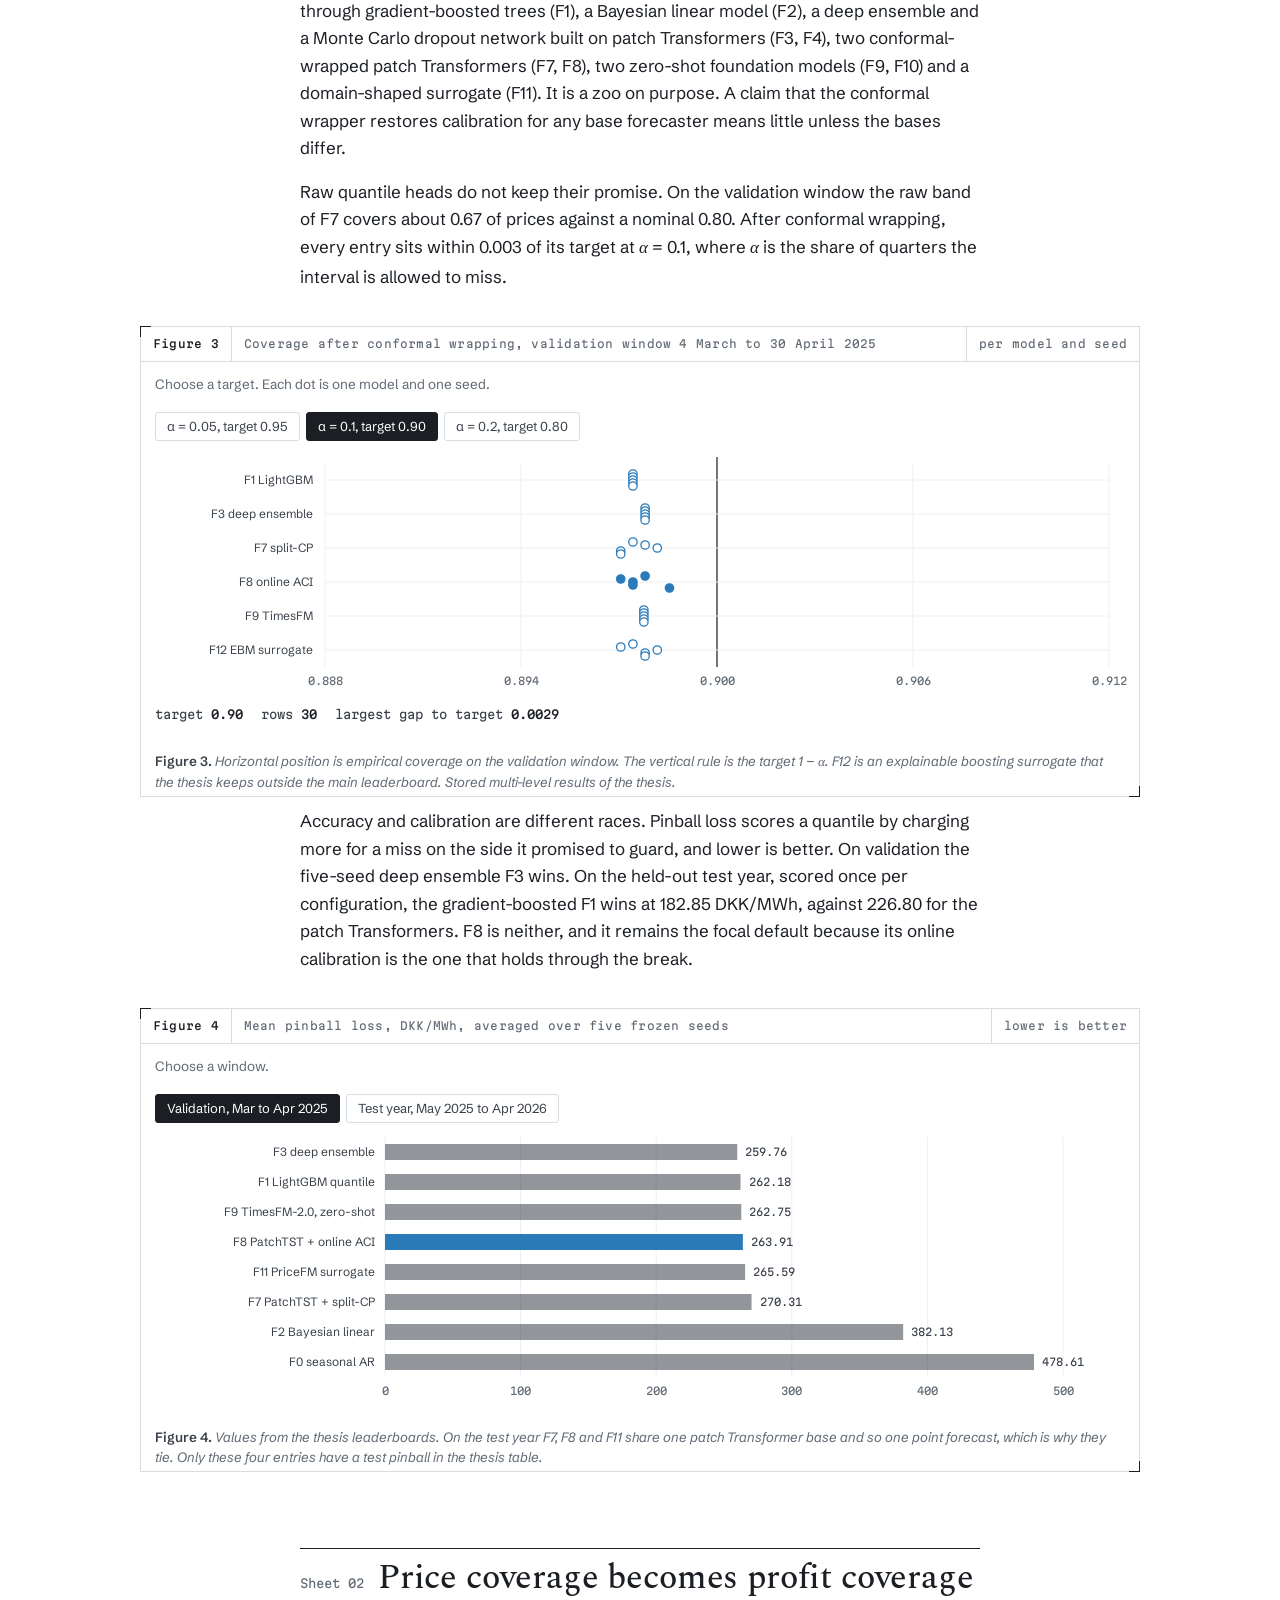
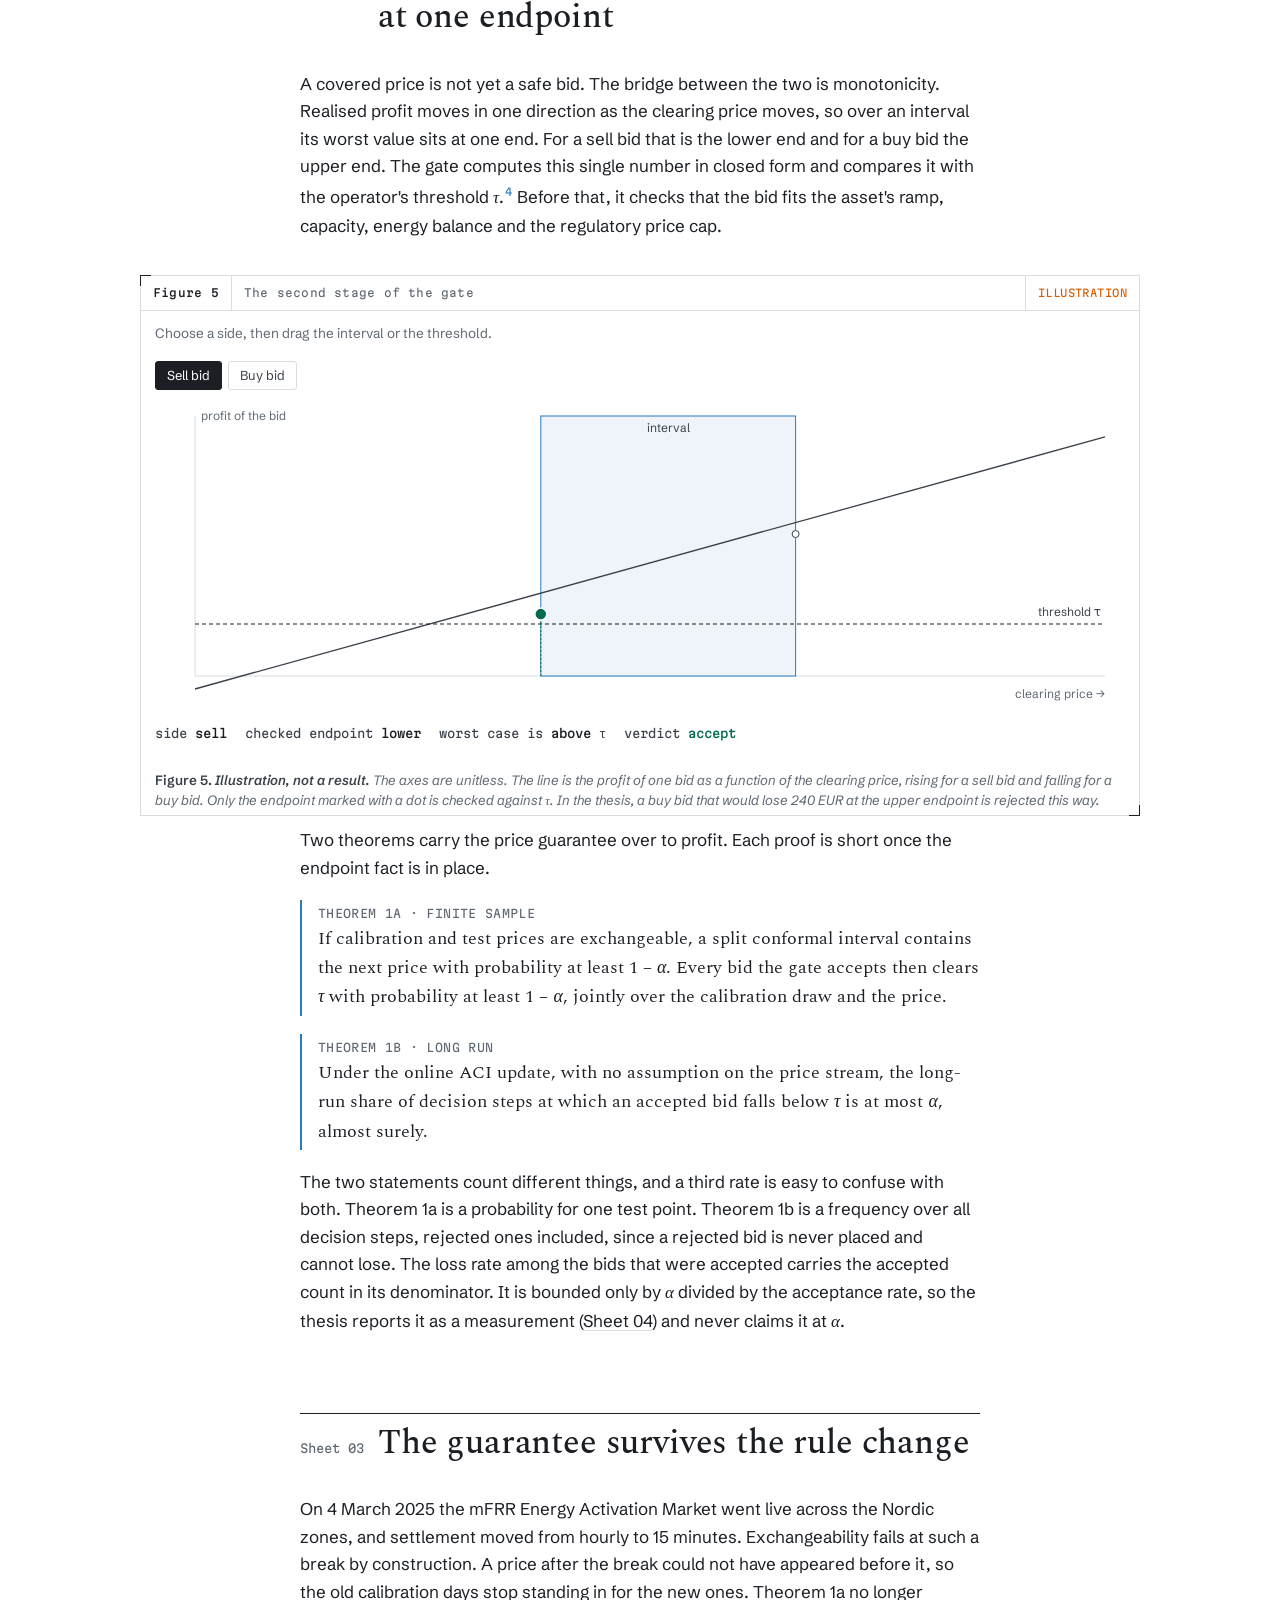
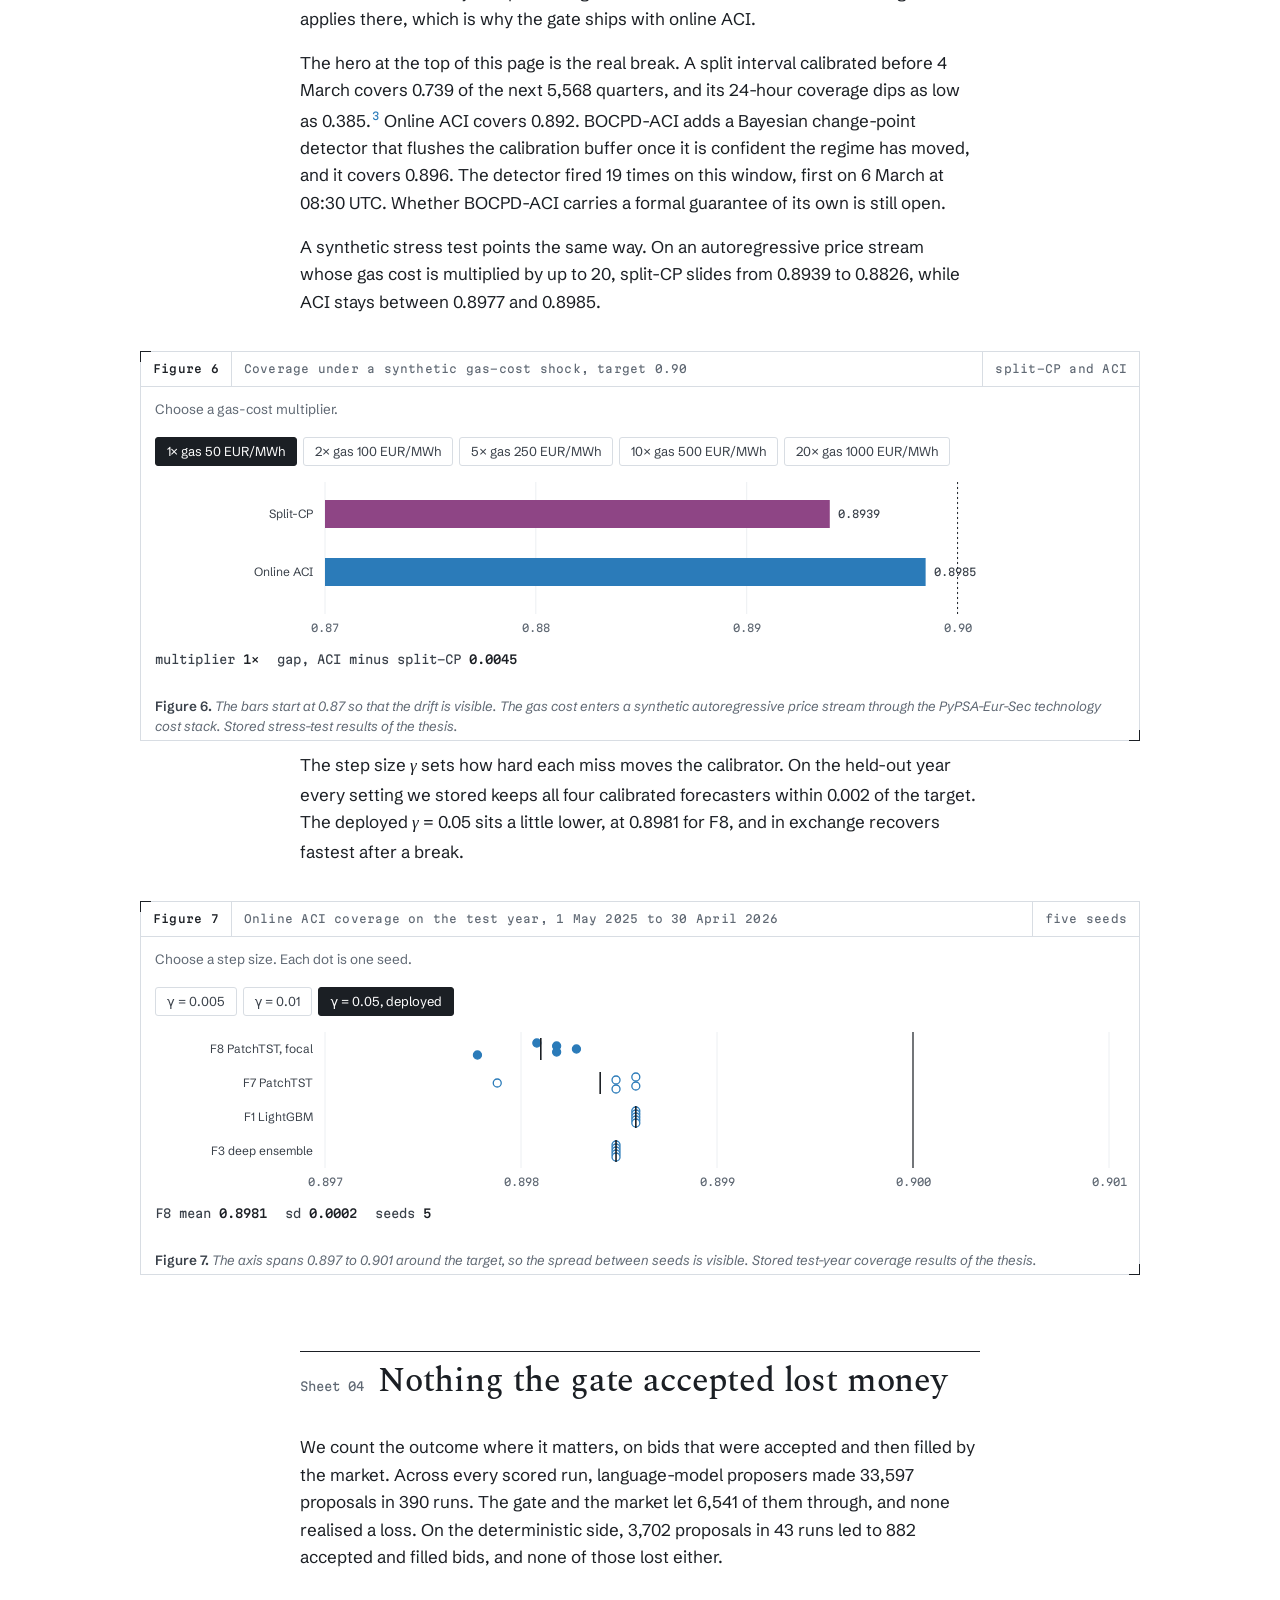
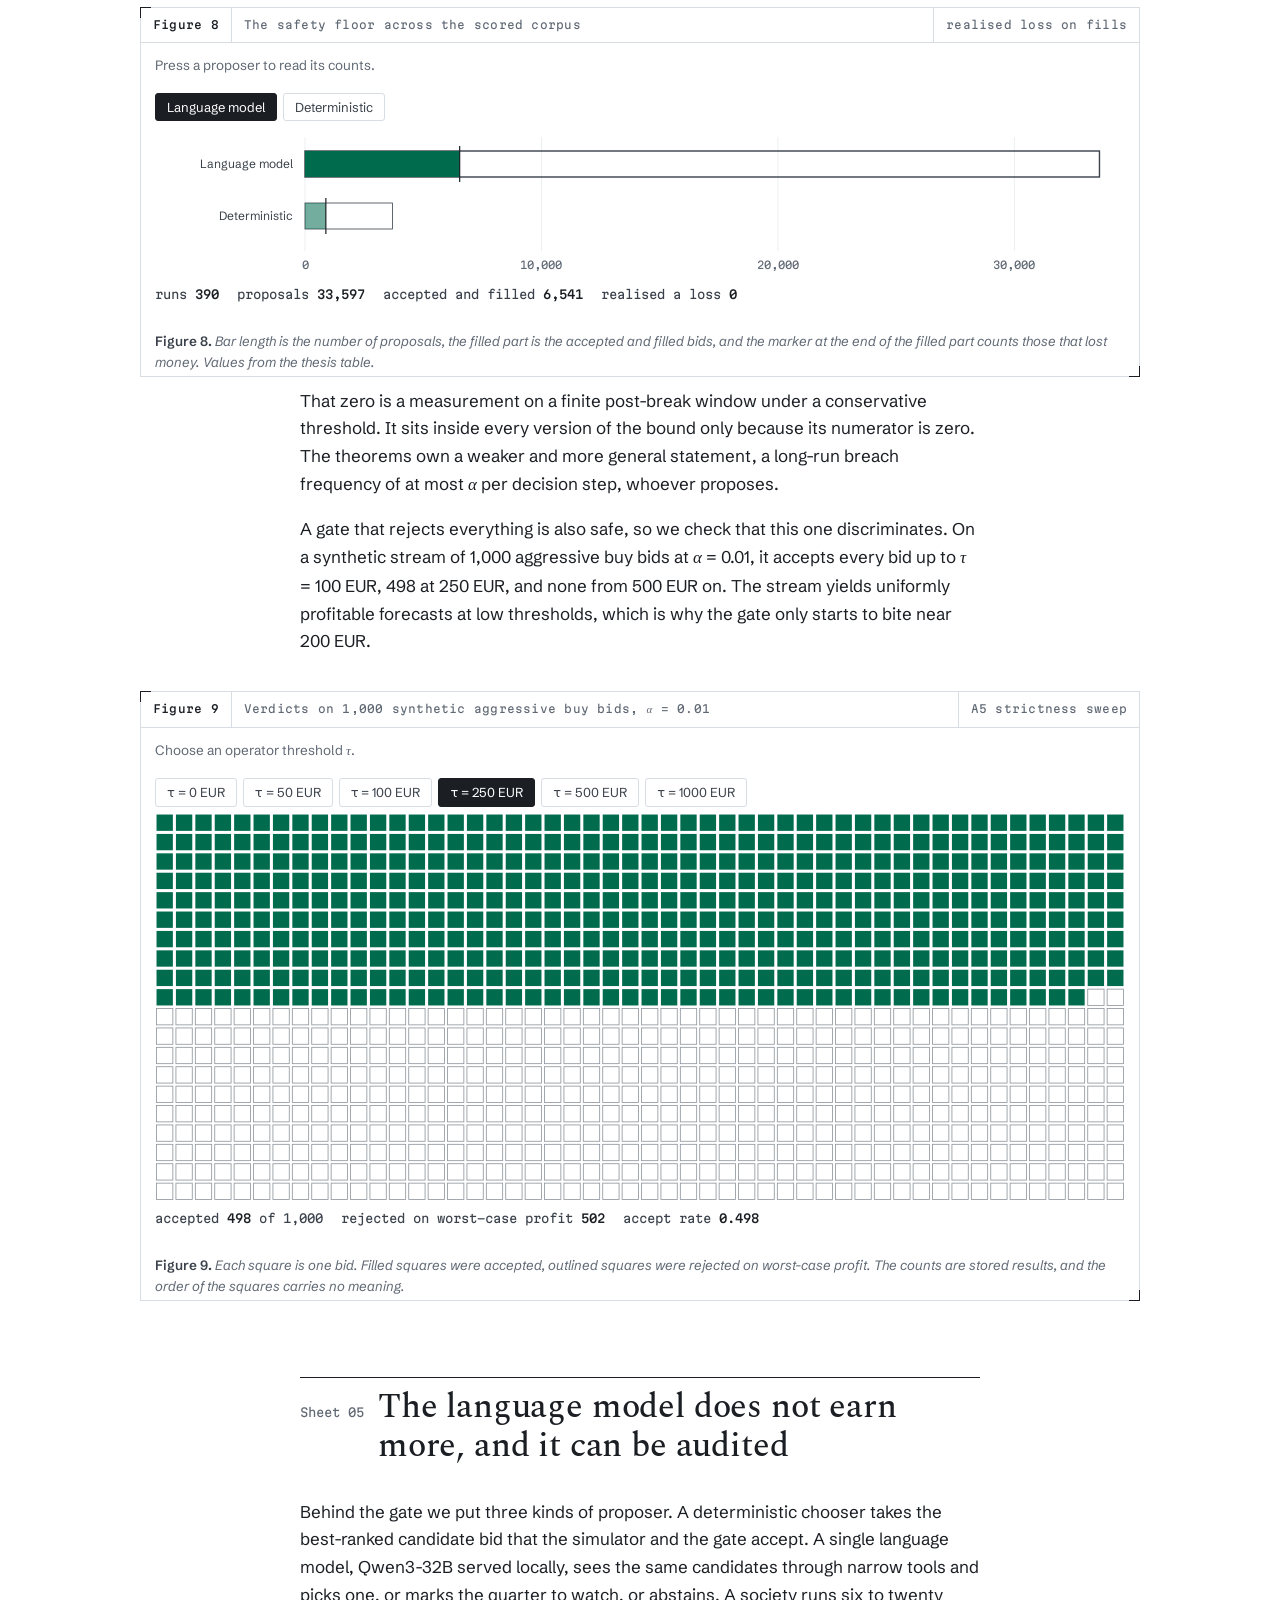
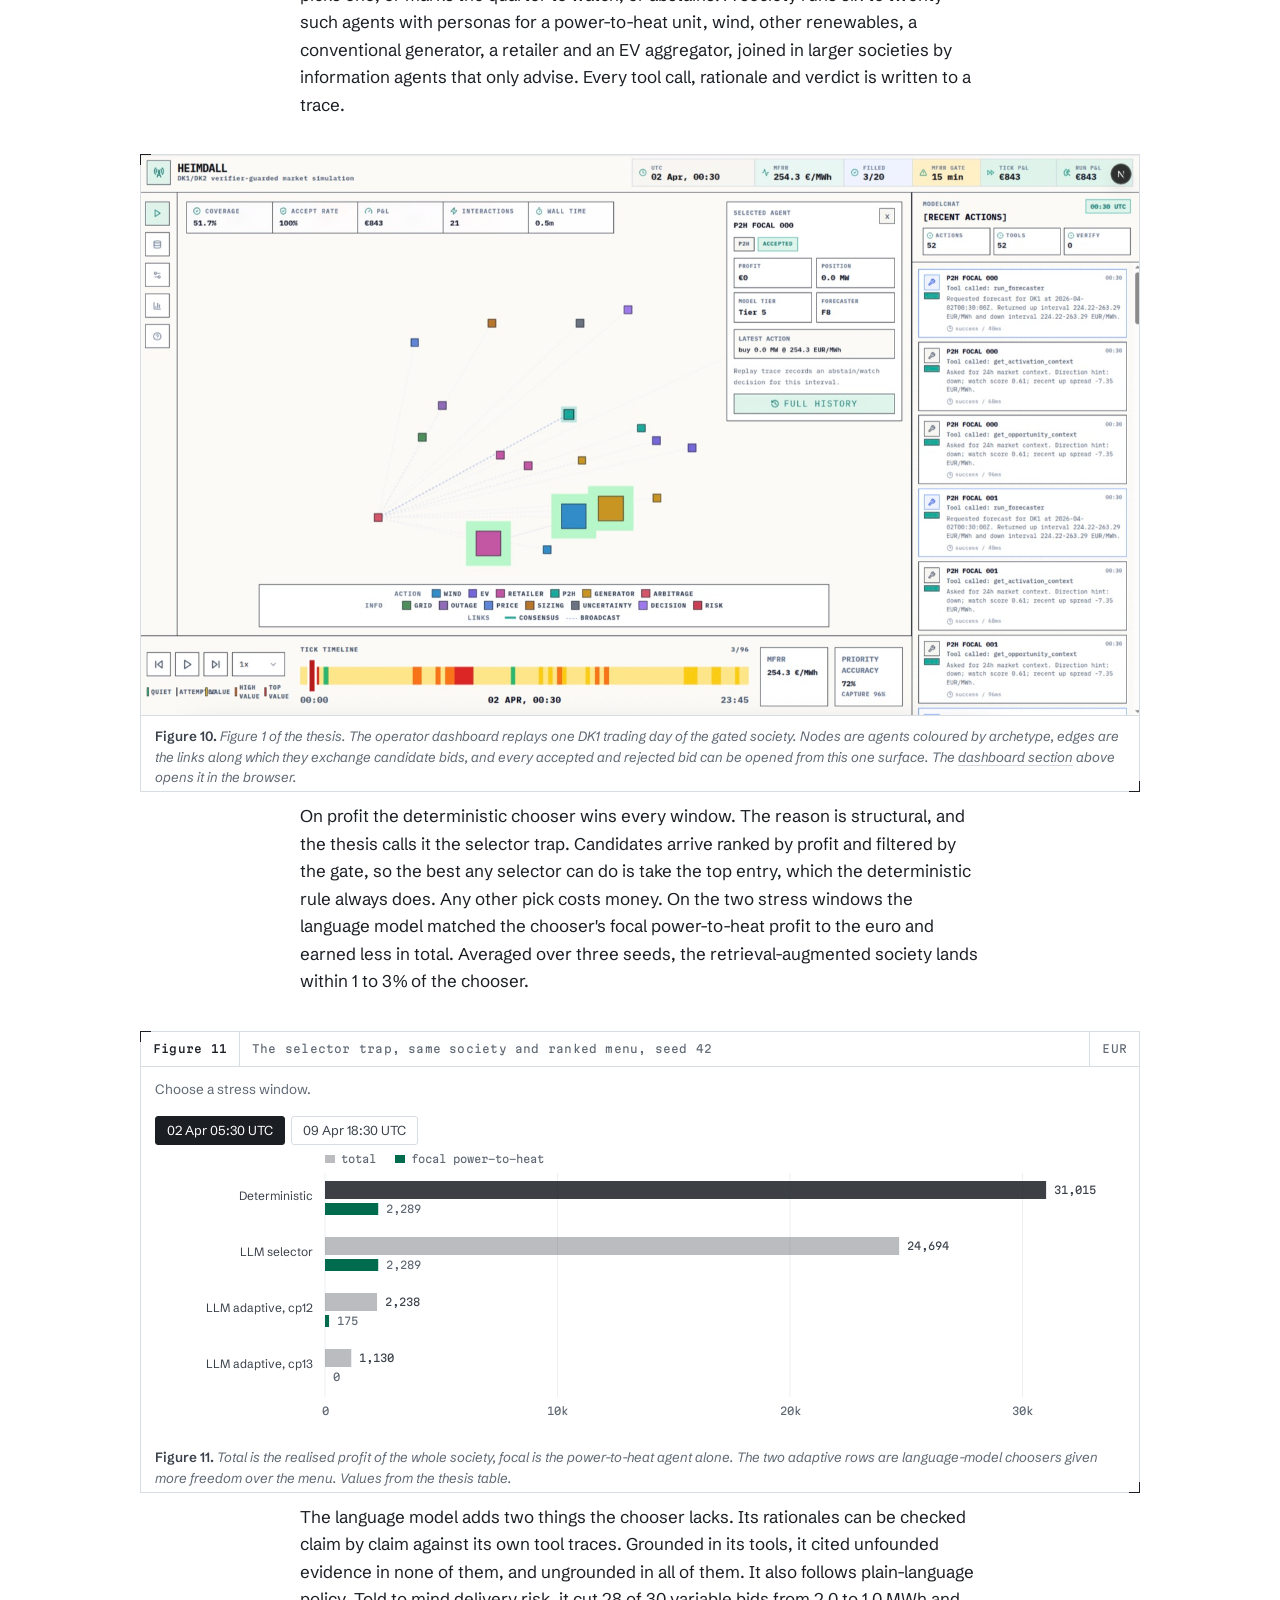
==== commit 4684153e: "Add simulator and in-browser operator dashboard" ====
--- a/index.html
+++ b/index.html
@@ -9,6 +9,7 @@
 <meta property="og:description" content="A conformal gate keeps every accepted bid above the operator's loss limit, whoever proposes it.">
 <meta property="og:image" content="https://phomarkon.github.io/heimdall-page/dashboard.jpg">
 <link rel="alternate" type="text/markdown" href="index.md">
+<link rel="icon" href="data:image/svg+xml,%3Csvg xmlns='http://www.w3.org/2000/svg' viewBox='0 0 32 32'%3E%3Crect width='32' height='32' rx='6' fill='%231b1f24'/%3E%3Cpath d='M10 25V9M22 25V9M7 9h18' stroke='%23fff' stroke-width='2.6' fill='none'/%3E%3C/svg%3E">
 <script>(function(){try{var t=localStorage.getItem("heimdall-theme");if(t==="light"||t==="dark")document.documentElement.setAttribute("data-theme",t);}catch(e){}})();</script>
 <link rel="preconnect" href="https://fonts.googleapis.com">
 <link rel="preconnect" href="https://fonts.gstatic.com" crossorigin>
@@ -166,6 +167,31 @@
 .verdict{font-family:var(--mono);font-size:11px;text-align:right}
 .v-pos{color:var(--accept)} .v-neg{color:var(--bocpd)} .v-null,.v-blk{color:var(--muted)}
 @media (max-width:600px){.score li{grid-template-columns:1fr auto}.score .cl{grid-column:1/-1;order:3;color:var(--muted);font-size:13.5px}}
+/* simulator */
+.simbar{display:flex;flex-wrap:wrap;gap:6px;align-items:center;margin:10px 0 4px}
+.simbar .btn.play{min-width:84px;background:var(--ink);color:var(--bg);border-color:var(--ink)}
+.simclock{font-family:var(--mono);font-size:12px;color:var(--ink2);margin-left:auto}
+.knobs{display:grid;grid-template-columns:repeat(3,minmax(0,1fr));gap:2px 18px;margin:6px 0 2px}
+.knobs .ctrls{margin:4px 0}
+.knobs .plab{width:100%}
+@media (max-width:900px){.knobs{grid-template-columns:repeat(2,minmax(0,1fr))}}
+@media (max-width:600px){.knobs{grid-template-columns:1fr}}
+.knobs .btn[disabled]{opacity:.35;cursor:default}
+.story{border-left:2px solid var(--hair);padding:6px 0 6px 14px;margin:10px 0 6px;font-size:15px;line-height:1.55;color:var(--ink2);min-height:72px}
+.story b{color:var(--ink);font-weight:600}
+.story .ok{color:var(--accept);font-weight:600}.story .no{color:var(--bocpd);font-weight:600}
+.tiles{display:grid;grid-template-columns:repeat(4,minmax(0,1fr));gap:1px;background:var(--hair);border:1px solid var(--hair);margin:10px 0 4px}
+.tiles>div{background:var(--bg);padding:9px 11px}
+.tiles .k{font-family:var(--mono);font-size:10.5px;color:var(--muted);letter-spacing:.02em}
+.tiles .v{font-family:var(--mono);font-size:17px;color:var(--ink);margin-top:2px}
+.tiles .s{font-size:12.5px;color:var(--muted)}
+@media (max-width:700px){.tiles{grid-template-columns:repeat(2,minmax(0,1fr))}}
+.dash{display:grid;grid-template-columns:minmax(0,1.35fr) minmax(0,1fr);gap:22px;align-items:center;padding:14px}
+.dash img{width:100%;height:auto;display:block;border:1px solid var(--hair)}
+.dash .go{display:inline-block;margin-top:10px;font-family:var(--mono);font-size:12.5px;border:1px solid var(--ink);padding:8px 14px;text-decoration:none;color:var(--bg);background:var(--ink)}
+.dash .go:hover{opacity:.85}
+.dash p{margin:0 0 10px;font-size:15px;color:var(--ink2)}
+@media (max-width:800px){.dash{grid-template-columns:1fr}}
 figure.shot{margin:0}
 figure.shot img{width:100%;height:auto;display:block;border-bottom:1px solid var(--hair)}
 
@@ -186,8 +212,8 @@
 </style>
 </head>
 <body>
-<nav class="topbar" aria-label="Contents"><a href="#summary">Summary</a><a href="#s1">01 Forecasts</a><a href="#s2">02 The gate</a><a href="#s3">03 The break</a><a href="#s4">04 The floor</a><a href="#s5">05 The model</a><a href="#scope">Scope</a><a href="#cite">Cite</a></nav>
-<nav class="rail" aria-label="Contents"><a href="#top">Top</a><a href="#summary">Summary</a><a href="#anatomy">The path of a bid</a><a href="#defs">Definitions</a><a href="#s1">01 Forecasts</a><a href="#s2">02 The gate</a><a href="#s3">03 The break</a><a href="#s4">04 The floor</a><a href="#s5">05 The model</a><a href="#scope">Scope</a><a href="#cite">Cite</a></nav>
+<nav class="topbar" aria-label="Contents"><a href="#summary">Summary</a><a href="#sim">Simulator</a><a href="#dashboard">Dashboard</a><a href="#s1">01 Forecasts</a><a href="#s2">02 The gate</a><a href="#s3">03 The break</a><a href="#s4">04 The floor</a><a href="#s5">05 The model</a><a href="#scope">Scope</a><a href="#cite">Cite</a></nav>
+<nav class="rail" aria-label="Contents"><a href="#top">Top</a><a href="#summary">Summary</a><a href="#anatomy">The path of a bid</a><a href="#defs">Definitions</a><a href="#sim">Simulator</a><a href="#dashboard">Dashboard</a><a href="#s1">01 Forecasts</a><a href="#s2">02 The gate</a><a href="#s3">03 The break</a><a href="#s4">04 The floor</a><a href="#s5">05 The model</a><a href="#scope">Scope</a><a href="#cite">Cite</a></nav>
 
 <div class="wrap">
 <header class="top" id="top">
@@ -198,7 +224,7 @@
   <p class="kind">Bachelor thesis in Software Engineering · University of Southern Denmark</p>
   <p class="byline"><a href="https://phomarkon.github.io/" rel="external noopener">Phongsakon Mark Konrad</a><sup>*</sup> and <a href="https://timadam03.github.io/" rel="external noopener">Tim Lukas Adam</a><sup>*</sup> <span class="eq">(* equal contribution)</span></p>
   <p class="meta">Supervised by Serkan Ayvaz, University of Southern Denmark, and Morten Borch, Danfoss A/S · Sønderborg, June 2026</p>
-  <p class="links"><a href="index.md">Markdown version</a><span class="sep">·</span><a href="https://github.com/phomarkon/heimdall-src" rel="external noopener">Code ↗</a><span class="sep">·</span><a href="https://huggingface.co/Phongsakon/heimdall" rel="external noopener">Weights ↗</a><span class="sep">·</span><a href="#cite">Cite this thesis</a></p>
+  <p class="links"><a href="#sim">Simulator</a><span class="sep">·</span><a href="app/">Dashboard ↗</a><span class="sep">·</span><a href="index.md">Markdown version</a><span class="sep">·</span><a href="https://github.com/phomarkon/heimdall-src" rel="external noopener">Code ↗</a><span class="sep">·</span><a href="https://huggingface.co/Phongsakon/heimdall" rel="external noopener">Weights ↗</a><span class="sep">·</span><a href="#cite">Cite this thesis</a></p>
 </header>
 
 <!-- HERO -->
@@ -282,6 +308,43 @@
   </div>
 </section>
 
+<!-- SIMULATOR -->
+<div class="sheethead" id="sim"><span class="no">Simulator</span><h2>Run a market day through the gate yourself</h2></div>
+<p>Before the real results, here is the whole loop in miniature. A forecaster predicts the next quarter's price and a calibrator puts an interval around it. A bidder proposes a bid, and the gate checks the bid's profit at the worst end of the interval. Then the true price arrives and the calibrator learns from it. Press play and watch the quarters go by. Then change one setting at a time and see which part of the system is doing the work.</p>
+<p>Everything in this box is simulated. The price stream is invented and only shaped like the Danish one, and the bidder is a simple rule standing in for a language model. The calibrators and the gate run the same rules as in the thesis. None of the numbers here are thesis results. Those start at <a href="#s1">Sheet 01</a>.</p>
+
+<div class="sheet-frame" id="simframe">
+  <div class="tblock"><div><b>Simulator</b></div><div>Three simulated days of 15-minute prices, one bid per quarter</div><div><span class="illus">Simulated</span></div></div>
+  <p class="instr">Press play, or point at any quarter that has passed to read what happened in it.</p>
+  <div class="fig-body">
+    <div class="simbar" id="sim-bar"></div>
+    <div class="ctrls" id="sim-presets"><span class="plab">Try this</span></div>
+    <div class="knobs" id="sim-knobs"></div>
+    <div id="sim-plot"></div>
+    <div class="story" id="sim-story" aria-live="polite"></div>
+    <div class="tiles" id="sim-tiles"></div>
+  </div>
+  <p class="cap"><span class="fl">Simulator.</span> <b>Simulated data, not a result.</b> The first day only calibrates and places no bids. The top panel shows the price with the 1 − <i class="m">α</i> interval around the forecast, and the dashed line is what the heat is worth to the asset. Prices above the panel are drawn as arrows. The middle lane marks each quarter's bid as accepted, rejected, or accepted and then below <i class="m">τ</i>. The bottom panel adds up profit with the gate and without it, when every proposal is placed. Every accepted bid is settled at the realised price here, while the real market activates only some bids, and the physical first stage of the gate is left out.</p>
+</div>
+
+<p>Three things to notice. With the rule change switched on, the fixed split interval keeps the width it learned on the calm first day. Misses pile up, and accepted bids end below <i class="m">τ</i> several times as often as under online calibration. ACI widens after each miss, and the gate grows more cautious on its own. The faster step size catches up within hours, and the slower one lags well behind it.</p>
+<p>Second, compare the two counts of bids below <i class="m">τ</i>. Without the gate a large share of all bids ends below the limit. With online calibration the share stays near or under <i class="m">α</i>, which is what Theorem 1b promises in the long run. That safety costs profit. The gate turns down bids that would have paid, and over three days its profit line usually ends below the line without it.</p>
+<p>Finally, switch the bidder's mistakes off and on. They cost much less with the gate in place, because the gate never asks why a bid was proposed. It only checks what the bid would earn at the worst price it has to plan for. That is why the thesis can put a language model behind it.</p>
+
+<!-- DASHBOARD -->
+<div class="sheethead" id="dashboard"><span class="no">Dashboard</span><h2>Replay the real runs in the operator dashboard</h2></div>
+<div class="sheet-frame">
+  <div class="tblock"><div><b>Dashboard</b></div><div>The thesis dashboard, running in the browser on the stored runs of the code release</div><div>replay</div></div>
+  <div class="dash">
+    <a href="app/" aria-label="Open the dashboard"><img src="app-shot.jpg" alt="The Heimdall operator dashboard with the society graph, the selected agent, the activity rail and the tick timeline" loading="lazy" width="1600" height="1000"></a>
+    <div>
+      <p>The simulator above is a sketch. The dashboard we built for the thesis replays what really happened. It holds the curated runs that ship with the code, three full-day runs of the focal power-to-heat agent and 36 shorter runs from the matrix behind the appendix rationale examples.</p>
+      <p>Step through a run quarter by quarter. Open any agent to read its rationale, every tool call it made and what the gate said about each bid.</p>
+      <a class="go" href="app/">Open the dashboard ↗</a>
+    </div>
+  </div>
+</div>
+
 <!-- SHEET 01 -->
 <div class="sheethead" id="s1"><span class="no">Sheet 01</span><h2>A forecast has to say how often it is wrong</h2></div>
 <p>A point forecast returns one price. An operator who commits money against it needs to know how far the price may stray, since the cost of being wrong runs mostly one way. So every model in the zoo returns three quantiles per horizon for 1 to 16 quarters ahead. These are the price the market should fall below one quarter in ten, the middle, and the price it should top one quarter in ten.</p>
@@ -369,7 +432,7 @@
 
 <div class="sheet-frame">
   <figure class="shot"><img src="dashboard.jpg" width="1600" height="899" alt="The Heimdall operator dashboard. A graph of bidding agents coloured by archetype in the centre, a header strip with coverage, accept rate and cumulative profit, a right rail with the selected agent and recent gated actions, and a replay timeline of 96 ticks along the bottom." loading="lazy"></figure>
-  <p class="cap"><span class="fl">Figure 10.</span> Figure 1 of the thesis. The operator dashboard replays one DK1 trading day of the gated society. Nodes are agents coloured by archetype, edges are the links along which they exchange candidate bids, and every accepted and rejected bid can be opened from this one surface.</p>
+  <p class="cap"><span class="fl">Figure 10.</span> Figure 1 of the thesis. The operator dashboard replays one DK1 trading day of the gated society. Nodes are agents coloured by archetype, edges are the links along which they exchange candidate bids, and every accepted and rejected bid can be opened from this one surface. The <a href="#dashboard">dashboard section</a> above opens it in the browser.</p>
 </div>
 
 <p>On profit the deterministic chooser wins every window. The reason is structural, and the thesis calls it the selector trap. Candidates arrive ranked by profit and filtered by the gate, so the best any selector can do is take the top entry, which the deterministic rule always does. Any other pick costs money. On the two stress windows the language model matched the chooser's focal power-to-heat profit to the euro and earned less in total. Averaged over three seeds, the retrieval-augmented society lands within 1 to 3% of the chooser.</p>
@@ -555,6 +618,159 @@
  const P=[["First 24 hours",95,"The first full day after the break."],["The price spike, 6 March 15:00",spike,"The quarter in which the DK1 imbalance price reached 36,013.90 DKK/MWh."],["First detector reset",resetIdx[0],"BOCPD flushes its calibration buffer for the first time."],["Deepest split-CP dip",mi,"The lowest 24-hour coverage of the pre-break split interval."]];
  const bs=P.map((q,k)=>btn(h,q[0],false,()=>{bs.forEach((b,j)=>b.setAttribute("aria-pressed",j===k?"true":"false"));heroI=q[1];heroNote=q[2];drawHero();}));})();
 
+/* ---------- SIMULATOR (simulated data) ---------- */
+(function(){
+const host=$("#sim-plot");if(!host)return;
+const Q=96,DAYS=3,N=Q*DAYS,BRK=Q*2,VAL=75;
+const S={seed:7,cal:1,gam:1,alpha:1,brk:1,mist:1,tau:0,t:Q,play:false,speed:1,hover:null};
+const ALPHAS=[0.05,0.1,0.2],GAMS=[0.005,0.05],TAUS=[0,50,200],SPEEDS=[1,4,16];
+function rng(a){return function(){a|=0;a=a+0x6D2B79F5|0;let t=Math.imul(a^a>>>15,1|a);t=t+Math.imul(t^t>>>7,61|t)^t;return((t^t>>>14)>>>0)/4294967296;};}
+function sq(x){return x*x;}
+function base(i){const h=(i%Q)/4;return 72+24*Math.exp(-sq((h-8)/2))+34*Math.exp(-sq((h-18.5)/2.2))-16*Math.exp(-sq((h-3)/3));}
+let R=null;
+function run(){
+  const r=rng(S.seed*7919+13),g=()=>{let u=0;for(let k=0;k<6;k++)u+=r();return (u-3)*1.41;};
+  const brk=S.brk===1,alpha=ALPHAS[S.alpha],gam=GAMS[S.gam],tau=TAUS[S.tau];
+  const price=[],fc=[],lo=[],hi=[],side=[],qty=[],wrong=[],wc=[],acc=[],prof=[],cov=[],at=[];let e=0;
+  const res=[];let a=alpha;
+  for(let i=0;i<N;i++){
+    const post=brk&&i>=BRK;const sd=post?15:6;
+    const f=base(i)+0.8*e;fc.push(f);
+    e=0.8*e+sd*g();let sp=0;
+    const ps=post?0.02:0.003;if(r()<ps)sp=(post?160+r()*900:60+r()*90);
+    if(post&&r()<0.012)sp-=60+r()*60;
+    const p=base(i)+e+sp;price.push(p);
+    // calibrator
+    let q;
+    if(S.cal===0){const cal=res.slice(0,Q).slice().sort((x,y)=>x-y);const n=cal.length;const k=Math.min(n-1,Math.ceil((n+1)*(1-alpha))-1);q=n?cal[k]:40;}
+    else{const win=res.slice(-Q).slice().sort((x,y)=>x-y);const n=win.length;if(!n)q=40;else if(a<=0)q=Infinity;else if(a>=1)q=0;else{const k=Math.min(n-1,Math.max(0,Math.ceil((n+1)*(1-a))-1));q=win[k];}}
+    at.push(a);
+    const L=f-q,H=f+q;lo.push(L);hi.push(H);
+    // bidder (stands in for the language model)
+    let sdn=f>VAL?1:-1;let w=false;if(S.mist===1&&r()<0.1){sdn=-sdn;w=true;}
+    const qq=Math.abs(f-VAL)>3?(r()<0.5?5:10):0;
+    side.push(sdn);qty.push(qq);wrong.push(w);
+    const worst=qq?(sdn===1?qq*(L-VAL):qq*(VAL-H)):null;wc.push(worst);
+    const ok=i>=Q&&qq>0&&isFinite(worst)&&worst>=tau;acc.push(ok);
+    prof.push(qq?(sdn===1?qq*(p-VAL):qq*(VAL-p)):0);
+    const c=p>=L&&p<=H;cov.push(c);
+    const err=c?0:1;res.push(Math.abs(p-f));
+    if(i>=Q-1)a=a+gam*(alpha-err);
+  }
+  R={price,fc,lo,hi,side,qty,wrong,wc,acc,prof,cov,at,alpha,tau,gam};
+}
+function hhmm(i){const m=(i%Q)*15;return String(Math.floor(m/60)).padStart(2,"0")+":"+String(m%60).padStart(2,"0");}
+function day(i){return Math.floor(i/Q)+1;}
+function eur(x){return (x<0?"−":"")+thou(Math.abs(x))+" €";}
+function stats(T){let n=0,cv=0,pr=0,ac=0,bad=0,badN=0,pg=0,pn=0,worstN=0,worstG=0;
+  for(let i=Q;i<T;i++){n++;if(R.cov[i])cv++;if(R.qty[i]){pr++;pn+=R.prof[i];worstN=Math.min(worstN,R.prof[i]);if(R.prof[i]<R.tau)badN++;}if(R.acc[i]){ac++;pg+=R.prof[i];worstG=Math.min(worstG,R.prof[i]);if(R.prof[i]<R.tau)bad++;}}
+  return {n,cv,pr,ac,bad,badN,pg,pn,worstN,worstG};}
+/* controls */
+const bar=$("#sim-bar");
+const playB=btn(bar,"▶ Play",false,()=>{if(S.t>=N)S.t=Q;S.play=!S.play;tick0();});playB.classList.add("play");
+btn(bar,"Step",false,()=>{S.play=false;S.t=Math.min(N,S.t+1);S.hover=null;draw();});
+btn(bar,"Skip to end",false,()=>{S.play=false;S.t=N;S.hover=null;draw();});
+btn(bar,"Restart",false,()=>{S.play=false;S.t=Q;S.hover=null;draw();});
+btn(bar,"New random day",false,()=>{S.seed=(S.seed*48271)%2147483647;S.t=Q;S.hover=null;run();draw();});
+const spB=SPEEDS.map((v,k)=>btn(bar,v+"×",k===S.speed,()=>{S.speed=k;spB.forEach((b,j)=>b.setAttribute("aria-pressed",j===k?"true":"false"));if(S.play)tick0();}));
+const clock=document.createElement("span");clock.className="simclock";bar.appendChild(clock);
+const kn=$("#sim-knobs");const groups={};
+function knob(key,label,opts){const d=document.createElement("div");d.className="ctrls";const l=document.createElement("span");l.className="plab";l.textContent=label;d.appendChild(l);kn.appendChild(d);
+  groups[key]=opts.map((o,k)=>btn(d,o,k===S[key],()=>{if(groups[key][k].disabled)return;set(key,k);}));}
+function set(key,k){S[key]=k;groups[key].forEach((b,j)=>b.setAttribute("aria-pressed",j===k?"true":"false"));syncG();run();draw();}
+function syncG(){groups.gam.forEach(b=>{b.disabled=S.cal===0;});}
+knob("cal","Calibrator",["Split-CP, fixed","Online ACI"]);
+knob("gam","ACI step size γ",["0.005","0.05"]);
+knob("alpha","Allowed miss rate α",["0.05","0.10","0.20"]);
+knob("brk","Rule change on day 3",["Off","On"]);
+knob("mist","Bidder mistakes",["None","1 bid in 10"]);
+knob("tau","Loss limit τ",["0 €","50 €","200 €"]);
+syncG();
+const PR=[["The break, fixed interval",{cal:0,brk:1,mist:1,tau:0,alpha:1},"The split interval keeps its calm first-day width after the break. Watch day 3."],
+          ["The break, online ACI",{cal:1,gam:1,brk:1,mist:1,tau:0,alpha:1},"ACI widens after each miss and the gate backs off on its own."],
+          ["Slow ACI",{cal:1,gam:0,brk:1,mist:1,tau:0,alpha:1},"A step size ten times smaller takes most of a day to catch up."],
+          ["A strict operator",{cal:1,gam:1,brk:1,mist:1,tau:1,alpha:0},"A higher loss limit and a smaller miss rate. Fewer bids pass, and fewer end below τ."]];
+let note="";
+const pb=PR.map((pp,k)=>btn($("#sim-presets"),pp[0],false,()=>{pb.forEach((b,j)=>b.setAttribute("aria-pressed",j===k?"true":"false"));Object.keys(pp[1]).forEach(key=>{S[key]=pp[1][key];groups[key].forEach((b,j)=>b.setAttribute("aria-pressed",j===S[key]?"true":"false"));});syncG();note=pp[2];run();S.t=Q;S.hover=null;S.play=true;tick0();}));
+let timer=null;
+function tick0(){clearInterval(timer);playB.textContent=S.play?"❚❚ Pause":"▶ Play";if(!S.play){draw();return;}
+  timer=setInterval(()=>{if(!S.play){clearInterval(timer);return;}S.t=Math.min(N,S.t+SPEEDS[S.speed]);S.hover=null;if(S.t>=N){S.play=false;clearInterval(timer);playB.textContent="▶ Play";}draw();},matchMedia("(prefers-reduced-motion: reduce)").matches?400:110);draw();}
+/* drawing */
+function draw(){
+  const W=Math.max(300,host.clientWidth||1040),nar=narrow();
+  const m={l:nar?38:52,r:nar?10:20,t:16,b:24};
+  const h1=nar?190:230,gap=14,h2=26,h3=nar?110:130,H=m.t+h1+gap+h2+gap+h3+m.b;
+  const s=svgIn(host,W,H);const iw=W-m.l-m.r;
+  const X=i=>m.l+i/(N-1)*iw;
+  const pmin=-20,pmax=220,Y=v=>m.t+(1-(Math.max(pmin,Math.min(pmax,v))-pmin)/(pmax-pmin))*h1;
+  const T=S.t;
+  // day bands
+  for(let d=0;d<DAYS;d++){const x0=X(d*Q),x1=X(Math.min(N-1,(d+1)*Q));if(d===0)el("rect",{x:x0,y:m.t,width:x1-x0,height:h1,fill:"var(--hair2)"},s);
+    txt(s,x0+4,m.t+12,nar?"d"+(d+1):(d===0?"day 1, calibration only":"day "+(d+1)),{class:"mono"});}
+  if(S.brk===1){el("line",{x1:X(BRK),x2:X(BRK),y1:m.t,y2:H-m.b,stroke:"var(--bocpd)","stroke-dasharray":"3 3"},s);}
+  const g=el("g",{class:"grid"},s);[0,100,200].forEach(v=>{el("line",{x1:m.l,x2:W-m.r,y1:Y(v),y2:Y(v)},g);txt(s,m.l-6,Y(v)+4,String(v),{"text-anchor":"end",class:"mono"});});
+  if(!nar)txt(s,m.l-6,m.t-4,"€/MWh",{"text-anchor":"end",class:"mono"});
+  // interval band up to T
+  let up="",dn="";for(let i=Q;i<T;i++){up+=(i>Q?"L":"M")+X(i).toFixed(1)+" "+Y(R.hi[i]).toFixed(1);}
+  for(let i=T-1;i>=Q;i--){dn+="L"+X(i).toFixed(1)+" "+Y(R.lo[i]).toFixed(1);}
+  if(T>Q)el("path",{d:up+dn+"Z",fill:"var(--aci)","fill-opacity":0.18,stroke:"none"},s);
+  el("line",{x1:m.l,x2:W-m.r,y1:Y(VAL),y2:Y(VAL),stroke:"var(--llm)","stroke-dasharray":"5 4","stroke-width":1},s);
+  const HALO={"paint-order":"stroke",stroke:"var(--bg)","stroke-width":3,"stroke-linejoin":"round"};
+  let pd="";for(let i=0;i<T;i++)pd+=(i?"L":"M")+X(i).toFixed(1)+" "+Y(R.price[i]).toFixed(1);
+  el("path",{d:pd,fill:"none",stroke:"var(--ink)","stroke-width":1},s);
+  for(let i=0;i<T;i++){if(R.price[i]>pmax){el("path",{d:"M"+X(i)+" "+(m.t+1)+" l-3.5 6 h7 z",fill:"var(--bocpd)"},s);}}
+  for(let i=Q;i<T;i++){if(!R.cov[i])el("circle",{cx:X(i),cy:Y(R.price[i]),r:1.8,fill:"var(--bocpd)"},s);}
+  txt(s,W-m.r-2,Y(VAL)+(nar?14:-5),nar?"heat 75 €":"value of heat, 75 €",Object.assign({"text-anchor":"end",class:"mono",fill:"var(--llm)"},HALO));
+  if(S.brk===1)txt(s,X(BRK)+4,m.t+(nar?12:26),nar?"break":"rule change",Object.assign({class:"mono",fill:"var(--bocpd)"},HALO));
+  // lane
+  const ly=m.t+h1+gap;el("rect",{x:m.l,y:ly,width:iw,height:h2,fill:"none",stroke:"var(--hair)"},s);
+  for(let i=Q;i<T;i++){if(!R.qty[i])continue;const x=X(i),cy=ly+h2/2;
+    if(R.acc[i]){const bad=R.prof[i]<R.tau;el("rect",{x:x-1,y:ly+3,width:Math.max(1.6,iw/N),height:h2-6,fill:bad?"var(--bocpd)":"var(--accept)"},s);}
+    else el("rect",{x:x-0.5,y:cy-1,width:Math.max(1,iw/N*0.8),height:2,fill:"var(--muted)"},s);}
+  txt(s,m.l-6,ly+h2/2+4,"bids",{"text-anchor":"end",class:"mono"});
+  // cumulative profit
+  const cy0=ly+h2+gap;let cg=[0],cn=[0];for(let i=Q;i<N;i++){cg.push(cg[cg.length-1]+(R.acc[i]?R.prof[i]:0));cn.push(cn[cn.length-1]+(R.qty[i]?R.prof[i]:0));}
+  let lo2=0,hi2=0;cg.concat(cn).forEach(v=>{lo2=Math.min(lo2,v);hi2=Math.max(hi2,v);});const pad=(hi2-lo2)*0.08||1;lo2-=pad;hi2+=pad;
+  const Y2=v=>cy0+(1-(v-lo2)/(hi2-lo2))*h3;
+  el("line",{x1:m.l,x2:W-m.r,y1:Y2(0),y2:Y2(0),stroke:"var(--hair)"},s);txt(s,m.l-6,Y2(0)+4,"0",{"text-anchor":"end",class:"mono"});
+  [["cn","var(--muted)","without gate"],["cg","var(--accept)","with gate"]].forEach(([k,c,lb])=>{const a=k==="cg"?cg:cn;let d="";for(let j=0;j<=T-Q;j++)d+=(j?"L":"M")+X(Q+j).toFixed(1)+" "+Y2(a[j]).toFixed(1);
+    el("path",{d:d,fill:"none",stroke:c,"stroke-width":k==="cg"?1.8:1.3,"stroke-dasharray":k==="cg"?"":"4 3"},s);
+    if(T>Q){const j=T-Q;const end=X(Q+j)>W-m.r-110;const above=(k==="cg")===(cg[j]>=cn[j]);txt(s,end?X(Q+j)-4:X(Q+j)+4,Y2(a[j])+(above?-7:14),lb,Object.assign({class:"mono",fill:c,"text-anchor":end?"end":"start"},HALO));}});
+  txt(s,m.l-6,cy0+10,"€",{"text-anchor":"end",class:"mono"});
+  // cursor
+  const ci=S.hover!=null?S.hover:Math.max(Q,T-1);
+  if(T>Q){el("line",{x1:X(ci),x2:X(ci),y1:m.t,y2:H-m.b,stroke:"var(--ink)","stroke-width":0.7,"stroke-opacity":0.6},s);}
+  const hit=el("rect",{x:m.l,y:m.t,width:iw,height:H-m.t-m.b,fill:"transparent",style:"cursor:crosshair"},s);
+  function pick(ev){const r=s.getBoundingClientRect();let i=Math.round(((ev.clientX-r.left)/r.width*W-m.l)/iw*(N-1));if(i<Q||i>=T){if(S.hover!=null){S.hover=null;draw();}return;}if(i!==S.hover){S.hover=i;S.play=false;playB.textContent="▶ Play";draw();}}
+  hit.addEventListener("pointermove",pick);hit.addEventListener("pointerdown",pick);hit.addEventListener("pointerleave",()=>{if(S.hover!=null){S.hover=null;draw();}});
+  s.setAttribute("tabindex","0");s.setAttribute("aria-label","Simulated market. Left and right arrows step one quarter.");
+  s.addEventListener("keydown",e=>{if(e.key==="ArrowRight"||e.key==="ArrowLeft"){e.preventDefault();S.play=false;S.hover=null;S.t=Math.max(Q,Math.min(N,S.t+(e.key==="ArrowRight"?1:-1)));draw();host.querySelector("svg").focus();}});
+  clock.textContent="day "+day(Math.min(N-1,T))+", "+hhmm(Math.min(N-1,T))+" · quarter "+(T-Q)+" of "+(N-Q);
+  story(ci,T);tiles(T);
+}
+function story(i,T){const el2=$("#sim-story");
+  if(T<=Q){el2.innerHTML=(note?"<b>"+note+"</b><br>":"")+"Day 1 is history. The calibrator has watched 96 quarters of forecast errors and the first bid comes at midnight of day 2. Press play.";return;}
+  const f=R.fc[i],L=R.lo[i],H=R.hi[i],p=R.price[i],q=R.qty[i],sd=R.side[i];
+  const inf=!isFinite(L);
+  let s=(note&&S.hover==null?"<b>"+note+"</b><br>":"")+"<b>Day "+day(i)+", "+hhmm(i)+".</b> The forecaster expects "+fmt(f,0)+" €/MWh. ";
+  s+=inf?"ACI has missed so often that its interval is unbounded for this quarter. ":"The calibrator's interval runs from "+fmt(L,0)+" to "+fmt(H,0)+". ";
+  if(!q)s+="The forecast sits too close to the value of heat, so the bidder stays out. ";
+  else{const sell=sd===1;s+="The bidder proposes to "+(sell?"sell":"buy")+" "+q+" MW"+(R.wrong[i]?", the wrong side for this forecast":"")+". ";
+    const wv=R.wc[i];
+    s+=inf?"The worst case cannot be bounded, ":"At the "+(sell?"lower":"upper")+" end it would earn "+eur(wv)+", ";
+    s+=R.acc[i]?"<span class='ok'>at or above τ = "+R.tau+" €, accepted.</span> ":"<span class='no'>below τ = "+R.tau+" €, rejected.</span> ";}
+  s+="The price came in at "+fmt(p,0)+" €/MWh, "+(R.cov[i]?"inside":"<span class='no'>outside</span>")+" the interval";
+  if(q){s+=R.acc[i]?". The bid earned "+eur(R.prof[i])+(R.prof[i]<R.tau?", <span class='no'>below τ</span>.":"."):". Placed without the gate it would have earned "+eur(R.prof[i])+".";}else s+=".";
+  if(S.cal===1)s+=" Next quarter ACI targets a miss rate of "+fmt(Math.max(0,R.at[Math.min(N-1,i+1)]),3)+".";
+  el2.innerHTML=s;}
+function tiles(T){const st=stats(T);const n=Math.max(1,st.n);
+  const c=[["COVERAGE",st.n?fmt(st.cv/n,3):"·","share of prices inside the interval, target "+fmt(1-R.alpha,2)],
+           ["ACCEPTED BIDS",st.ac+" / "+st.pr,"proposals that passed the gate"],
+           ["BIDS BELOW τ",st.bad+" with gate","a share of "+fmt(st.bad/n,3)+" of all quarters, against α "+fmt(R.alpha,2)+". Without the gate "+st.badN+", a share of "+fmt(st.badN/n,3)],
+           ["PROFIT",eur(st.pg)+" with gate","without gate "+eur(st.pn)+". Worst single bid "+eur(st.worstG)+" with gate, "+eur(st.worstN)+" without"]];
+  $("#sim-tiles").innerHTML=c.map(x=>"<div><div class='k'>"+x[0]+"</div><div class='v'>"+x[1]+"</div><div class='s'>"+x[2]+"</div></div>").join("");}
+run();reg(draw);
+})();
 /* ---------- CARDS ---------- */
 (function(){const host=$("#cards");const items=[["s1","01","Forecasts","Ten models, one coverage promise"],["s2","02","The gate","Profit checked at one endpoint"],["s3","03","The break","Coverage through the rule change"],["s4","04","The floor","Zero losses on accepted fills"],["s5","05","The model","Auditable, not more profitable"]];
 items.forEach((it,k)=>{const a=document.createElement("a");a.className="card";a.href="#"+it[0];a.innerHTML='<div class="no">'+it[1]+'</div><div class="tt">'+it[2]+'</div><div class="st">'+it[3]+'</div>';const sv=el("svg",{viewBox:"0 0 160 46",preserveAspectRatio:"none","aria-hidden":"true"},a);thumb(k,sv);host.appendChild(a);});
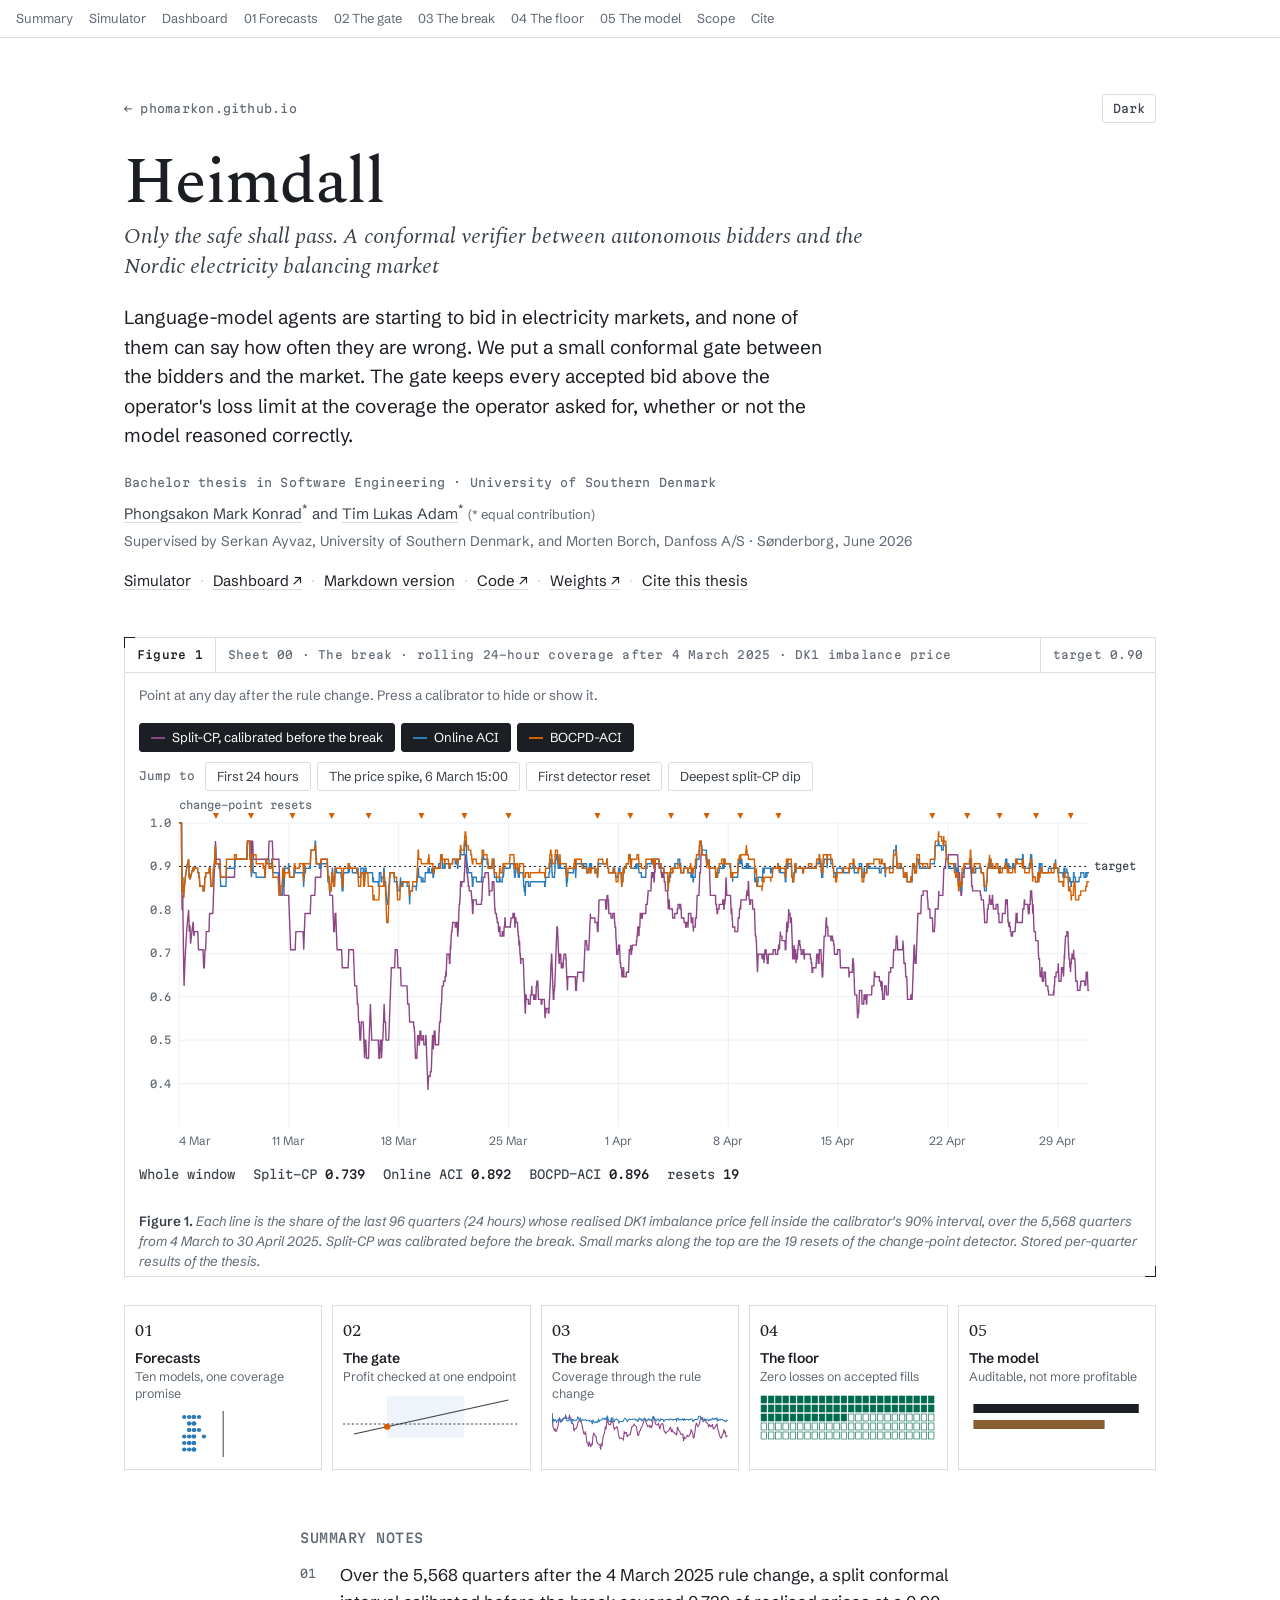
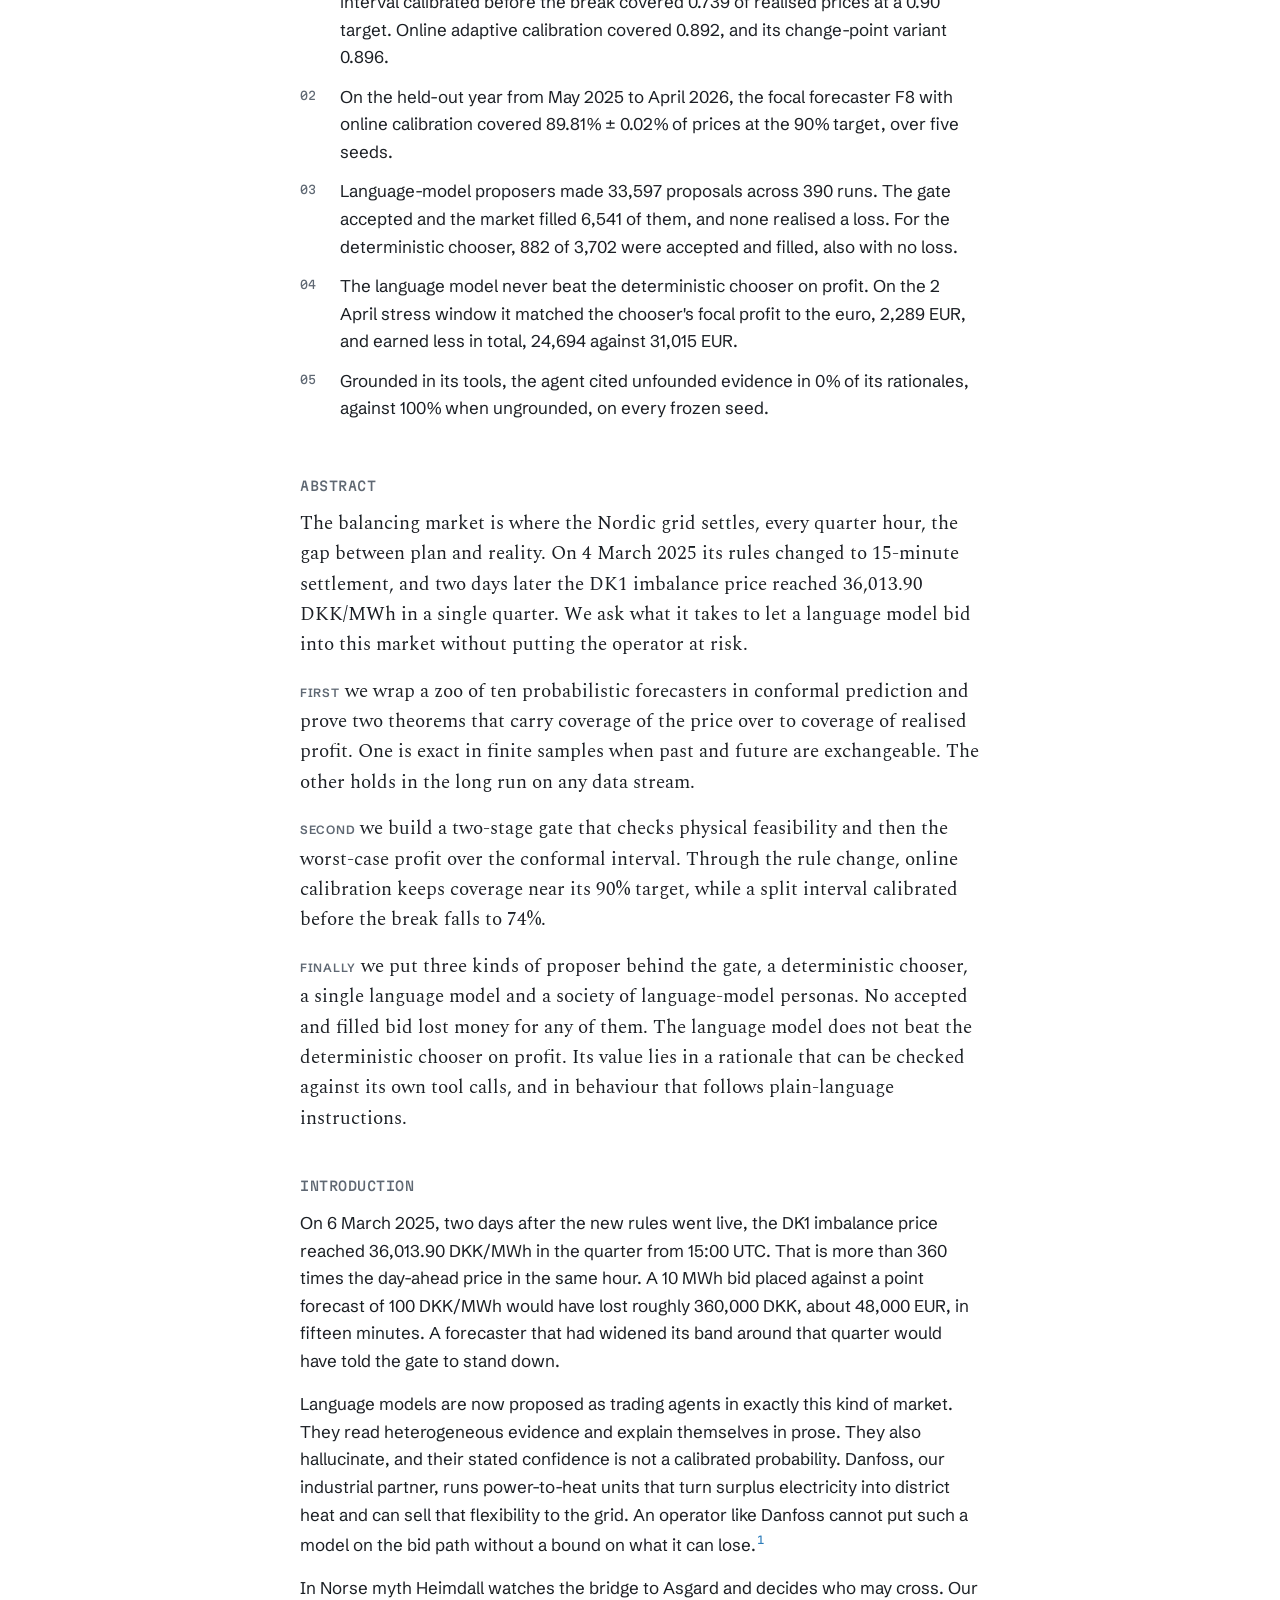
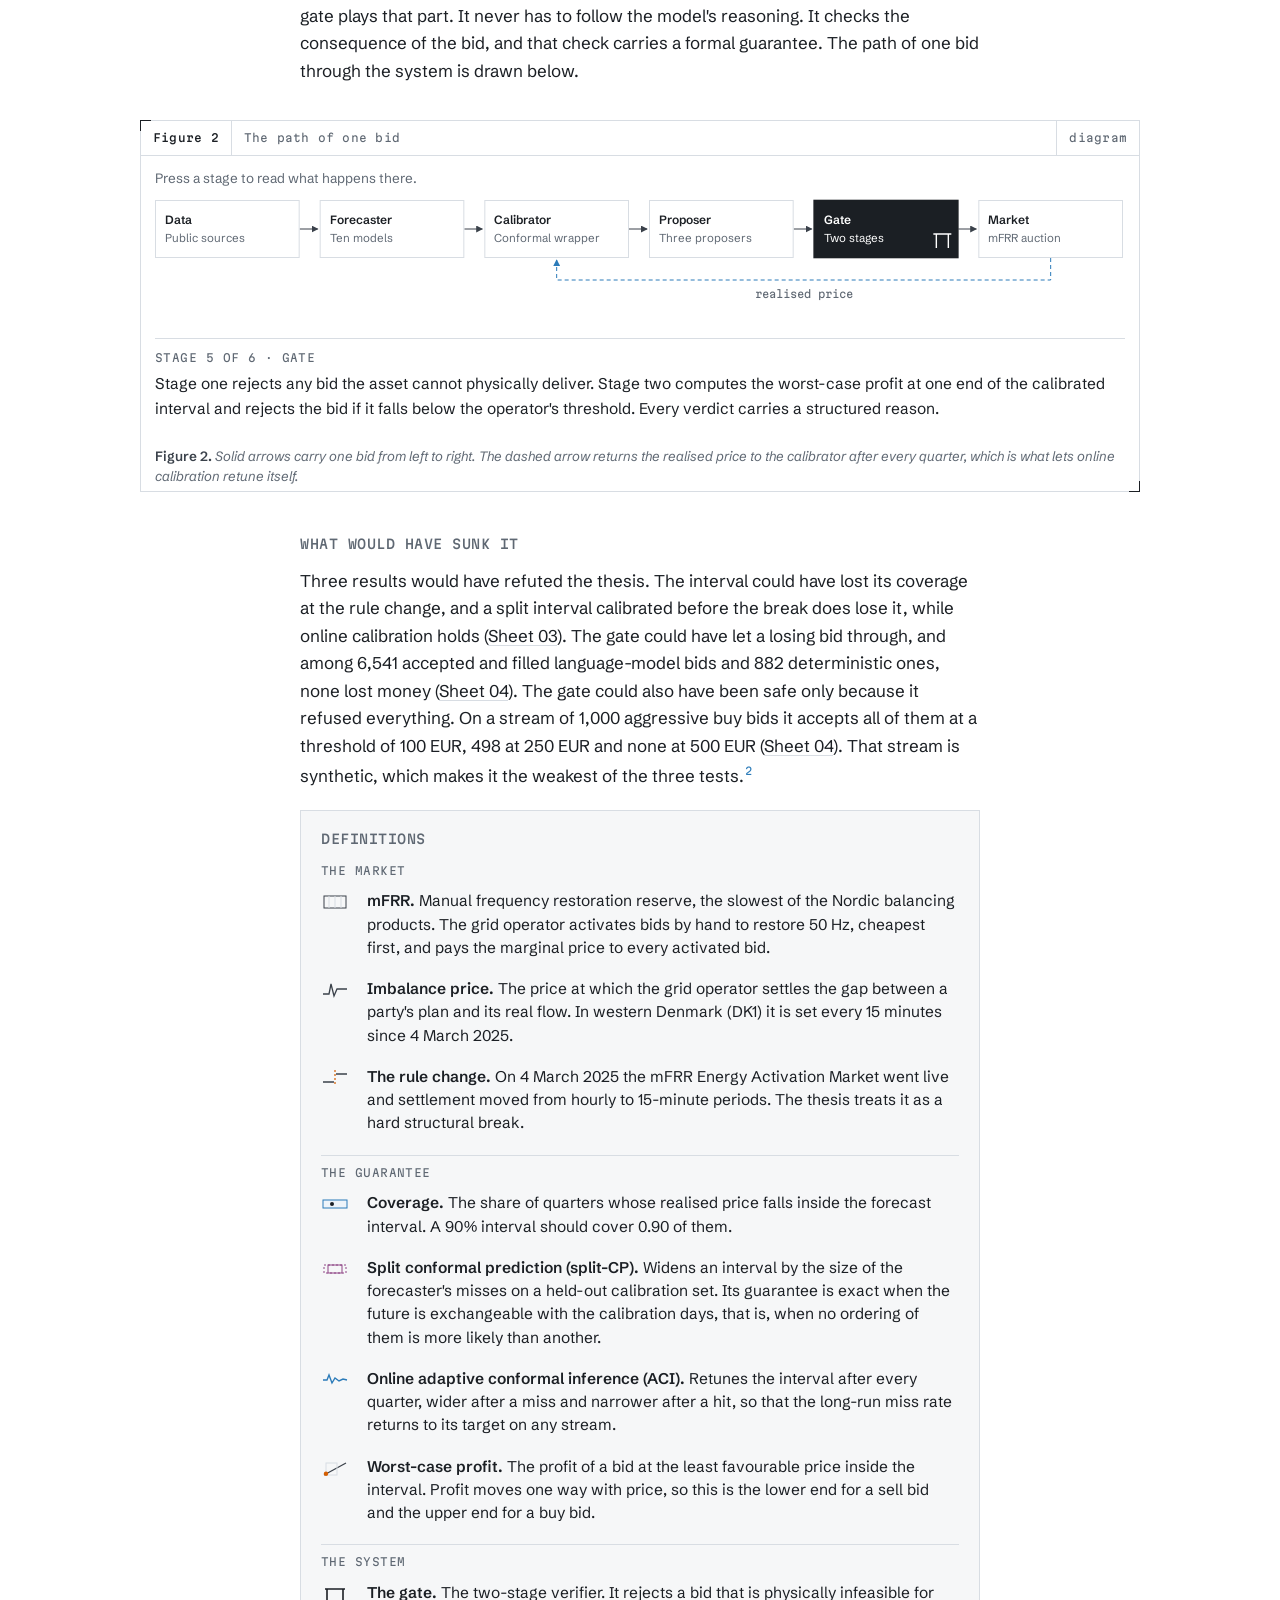
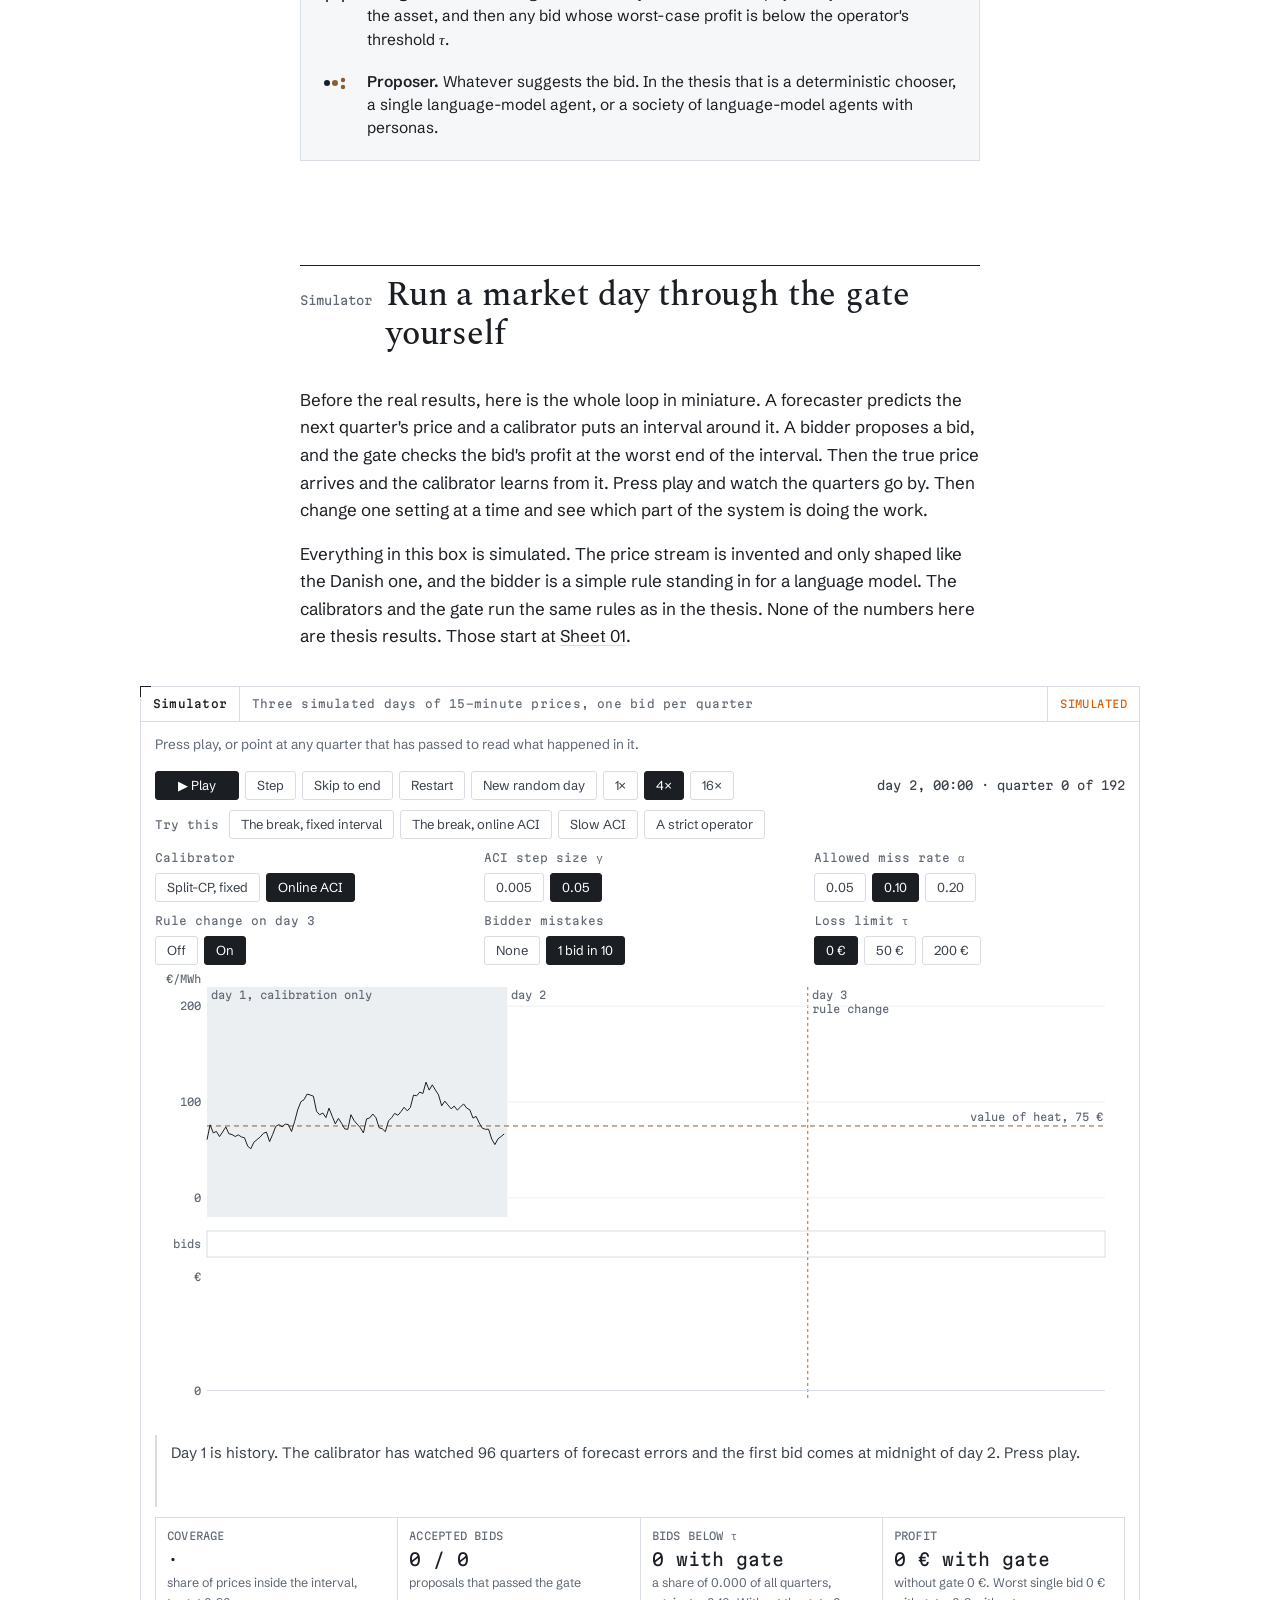
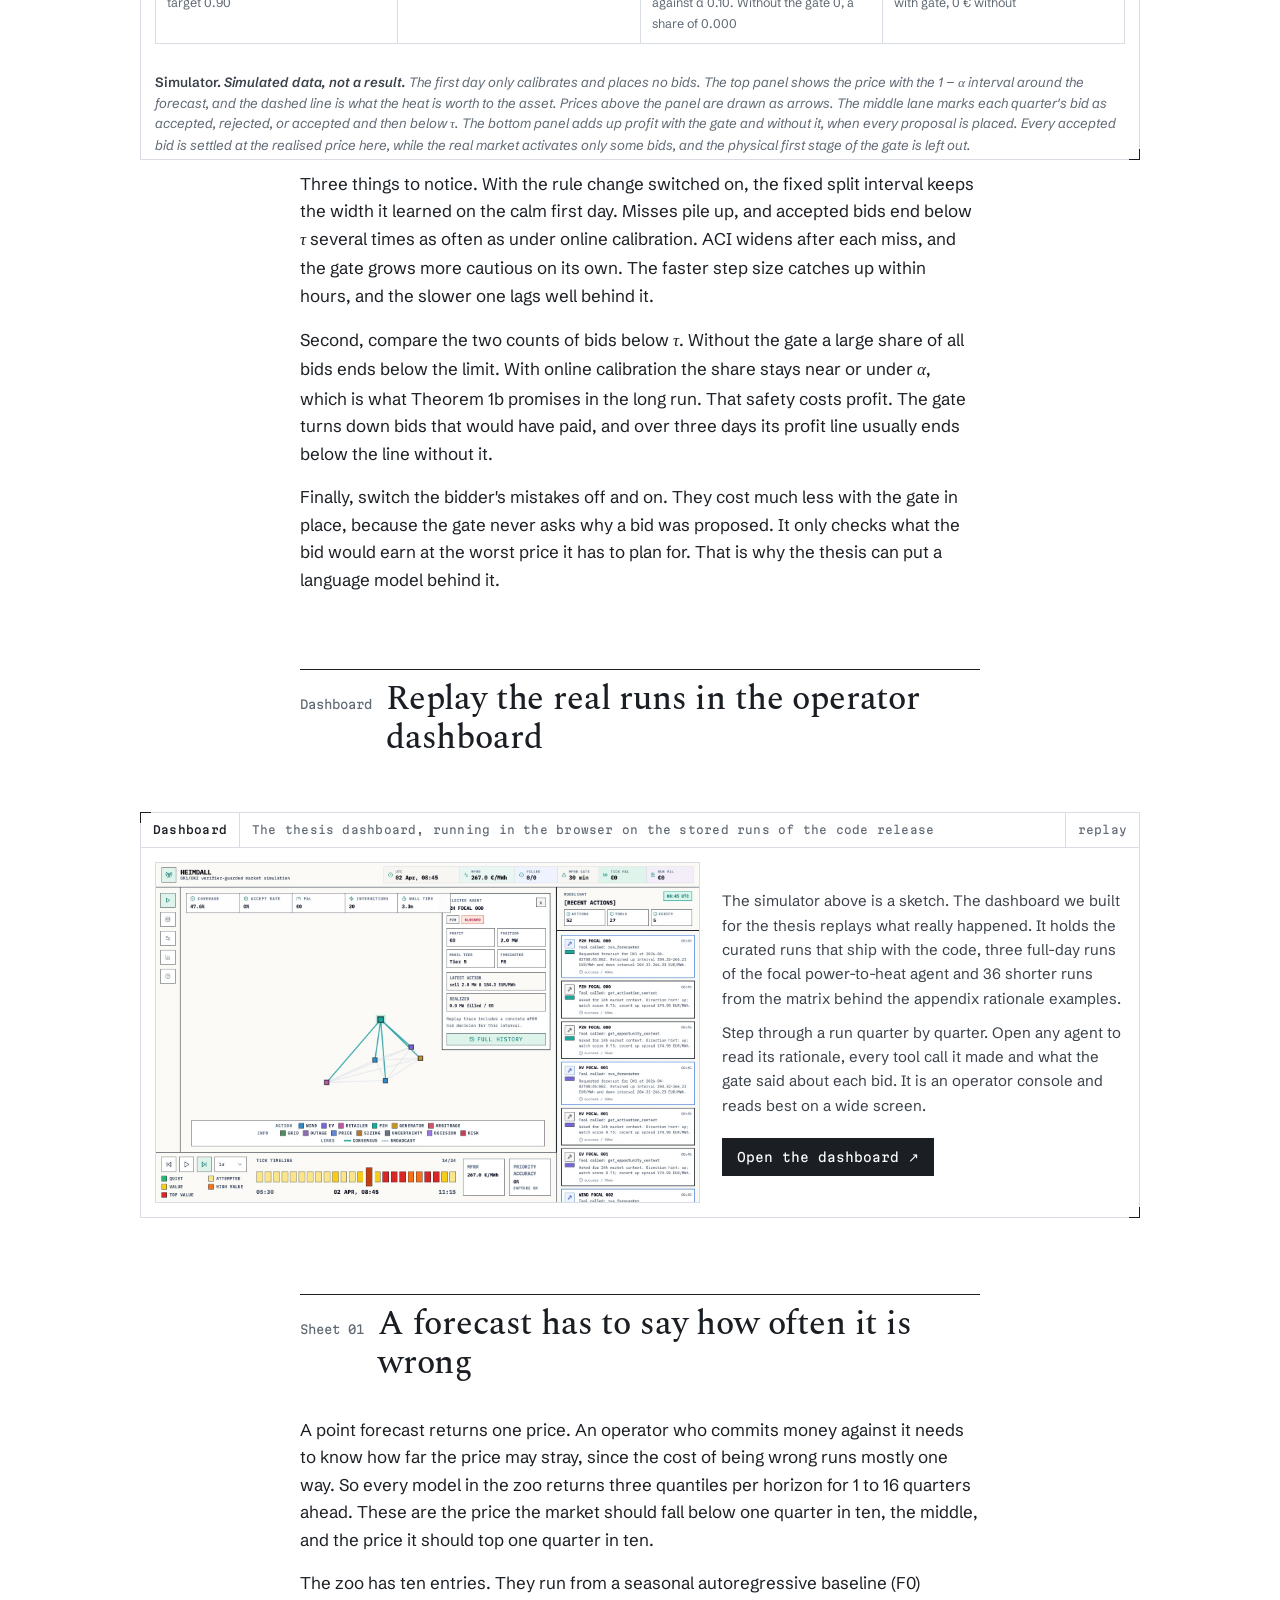
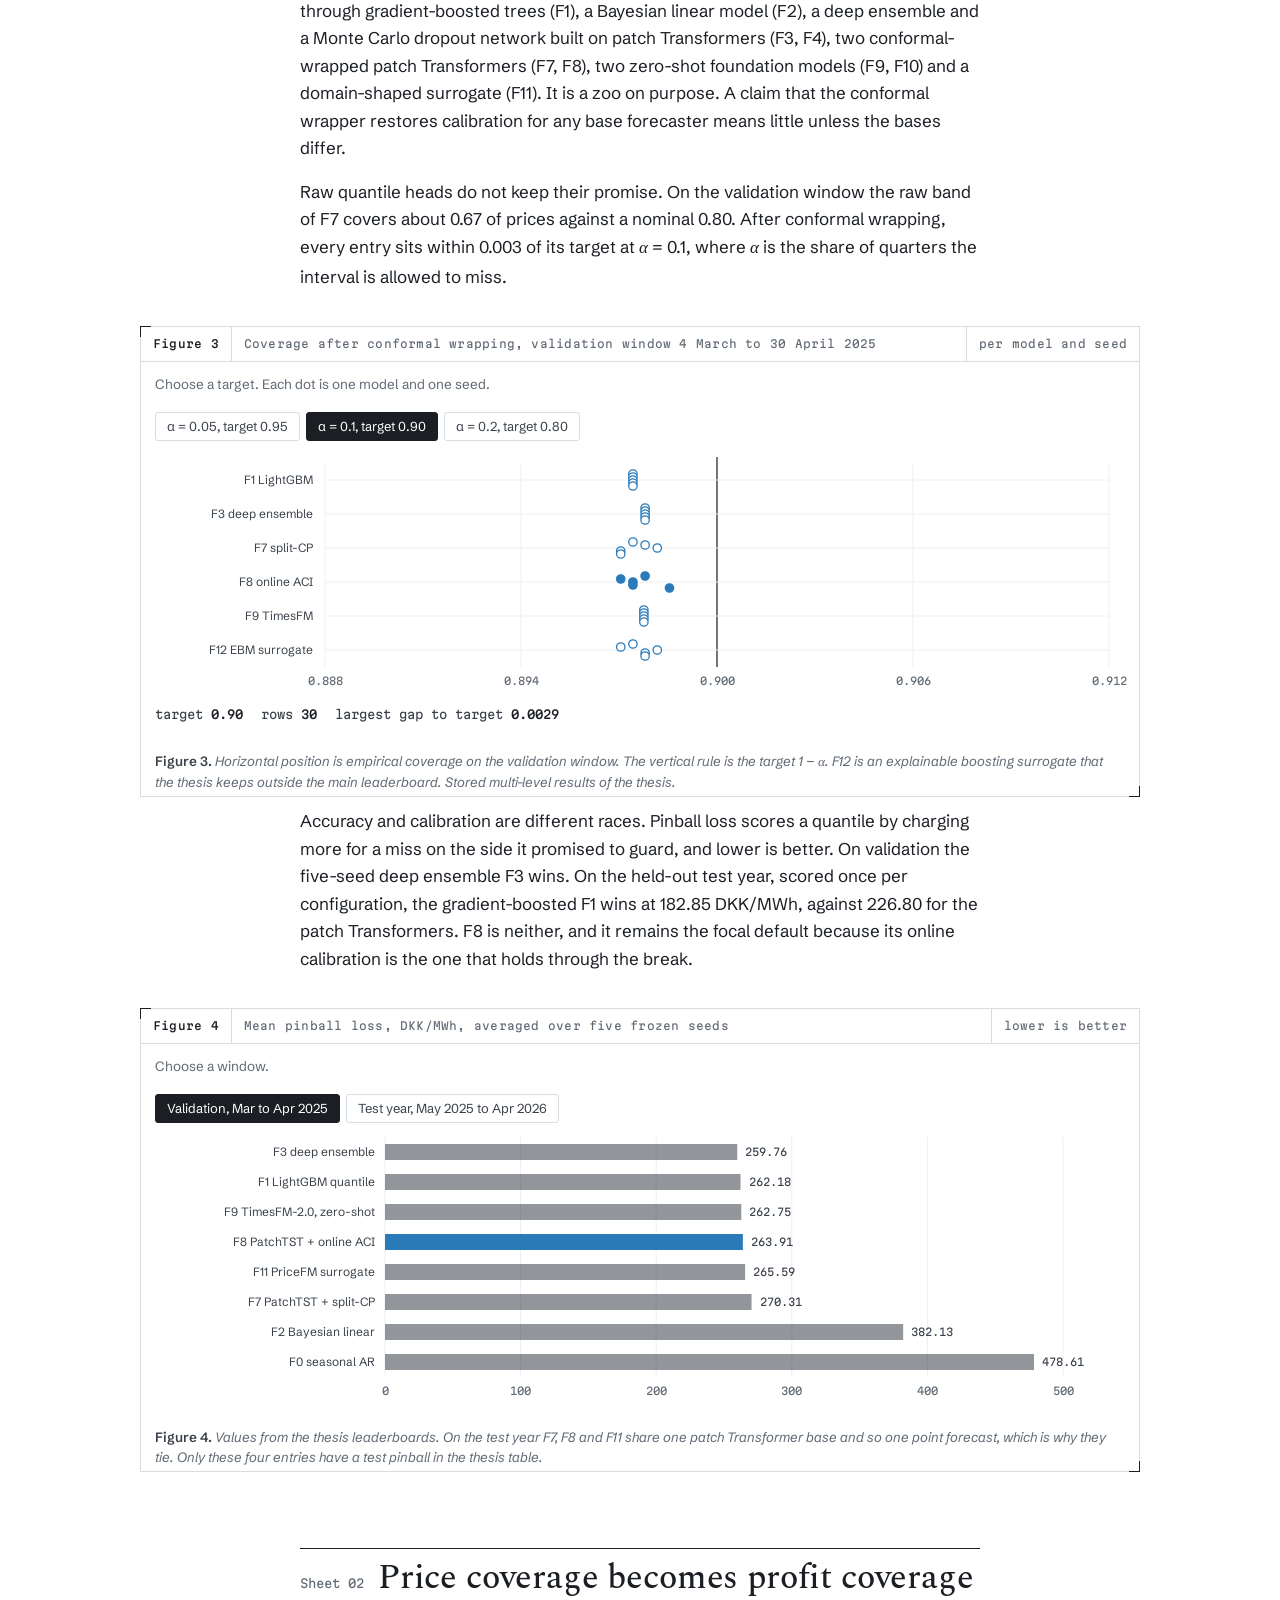
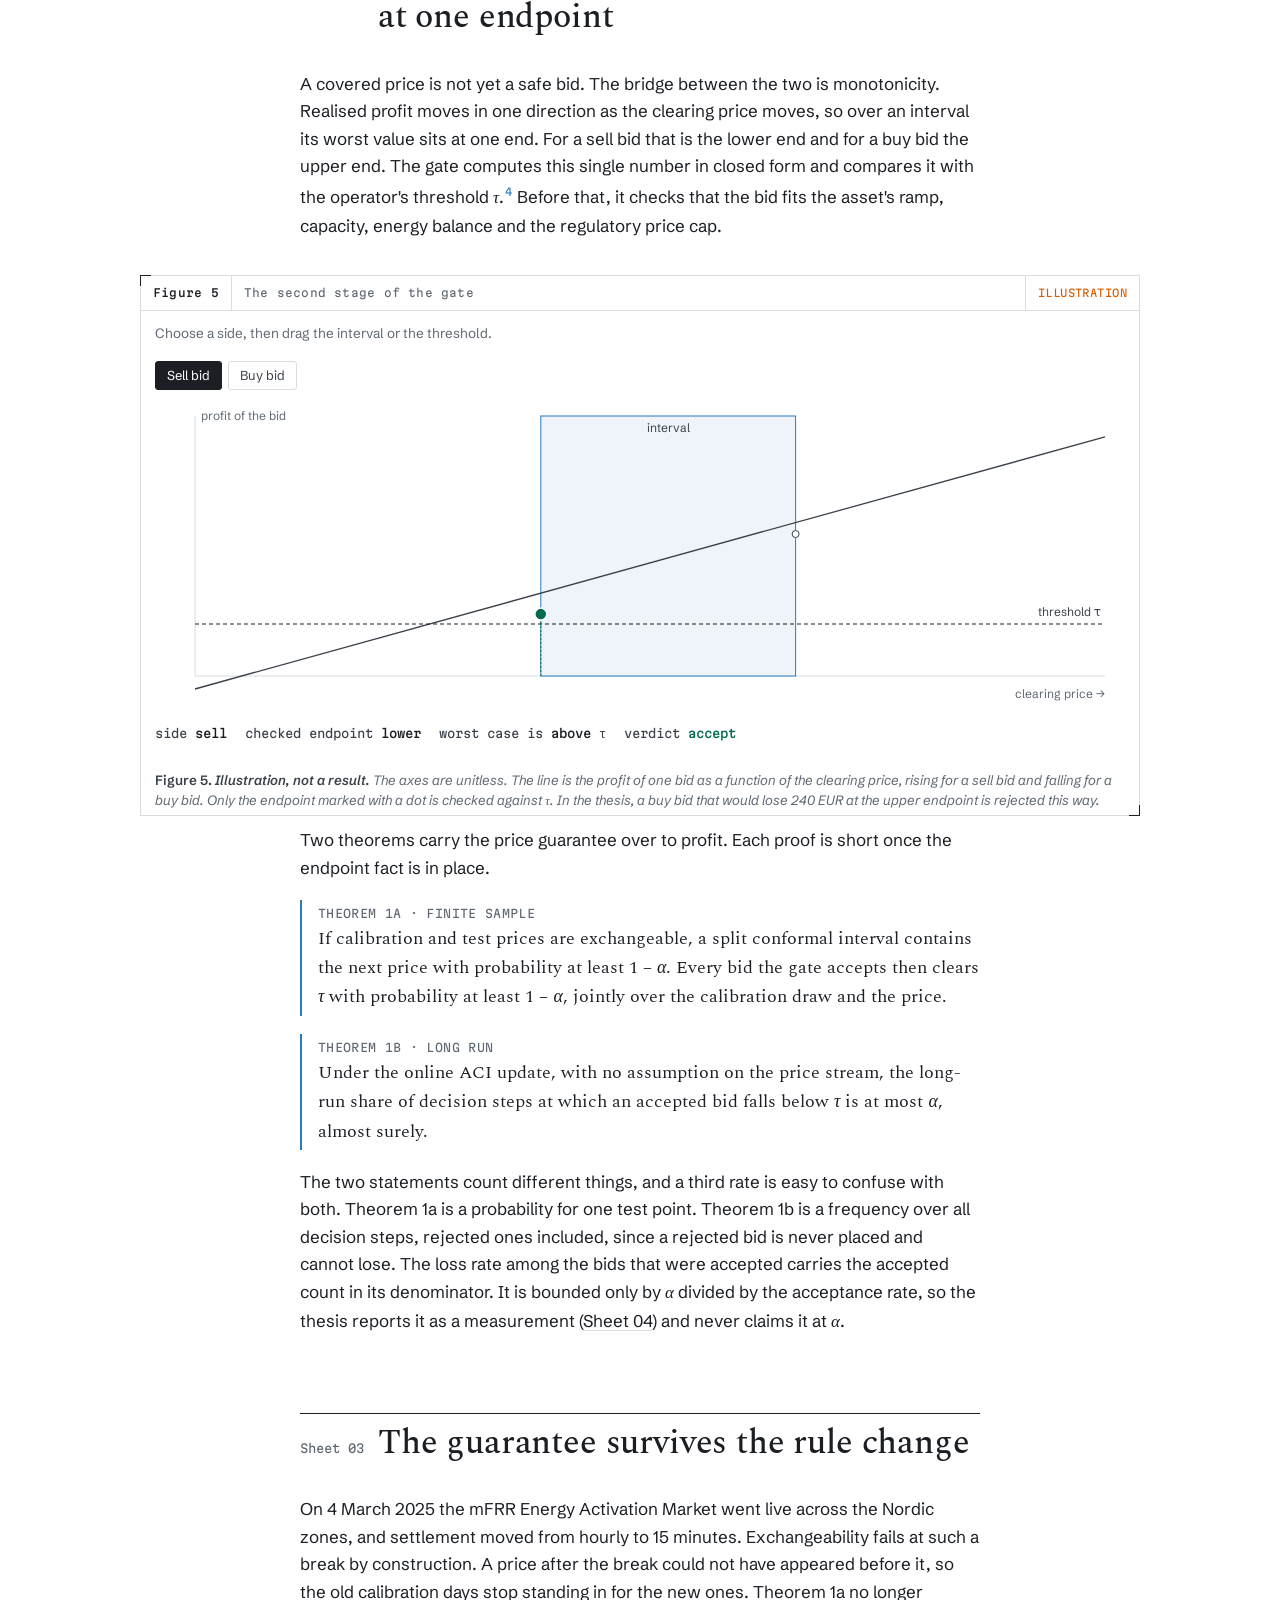
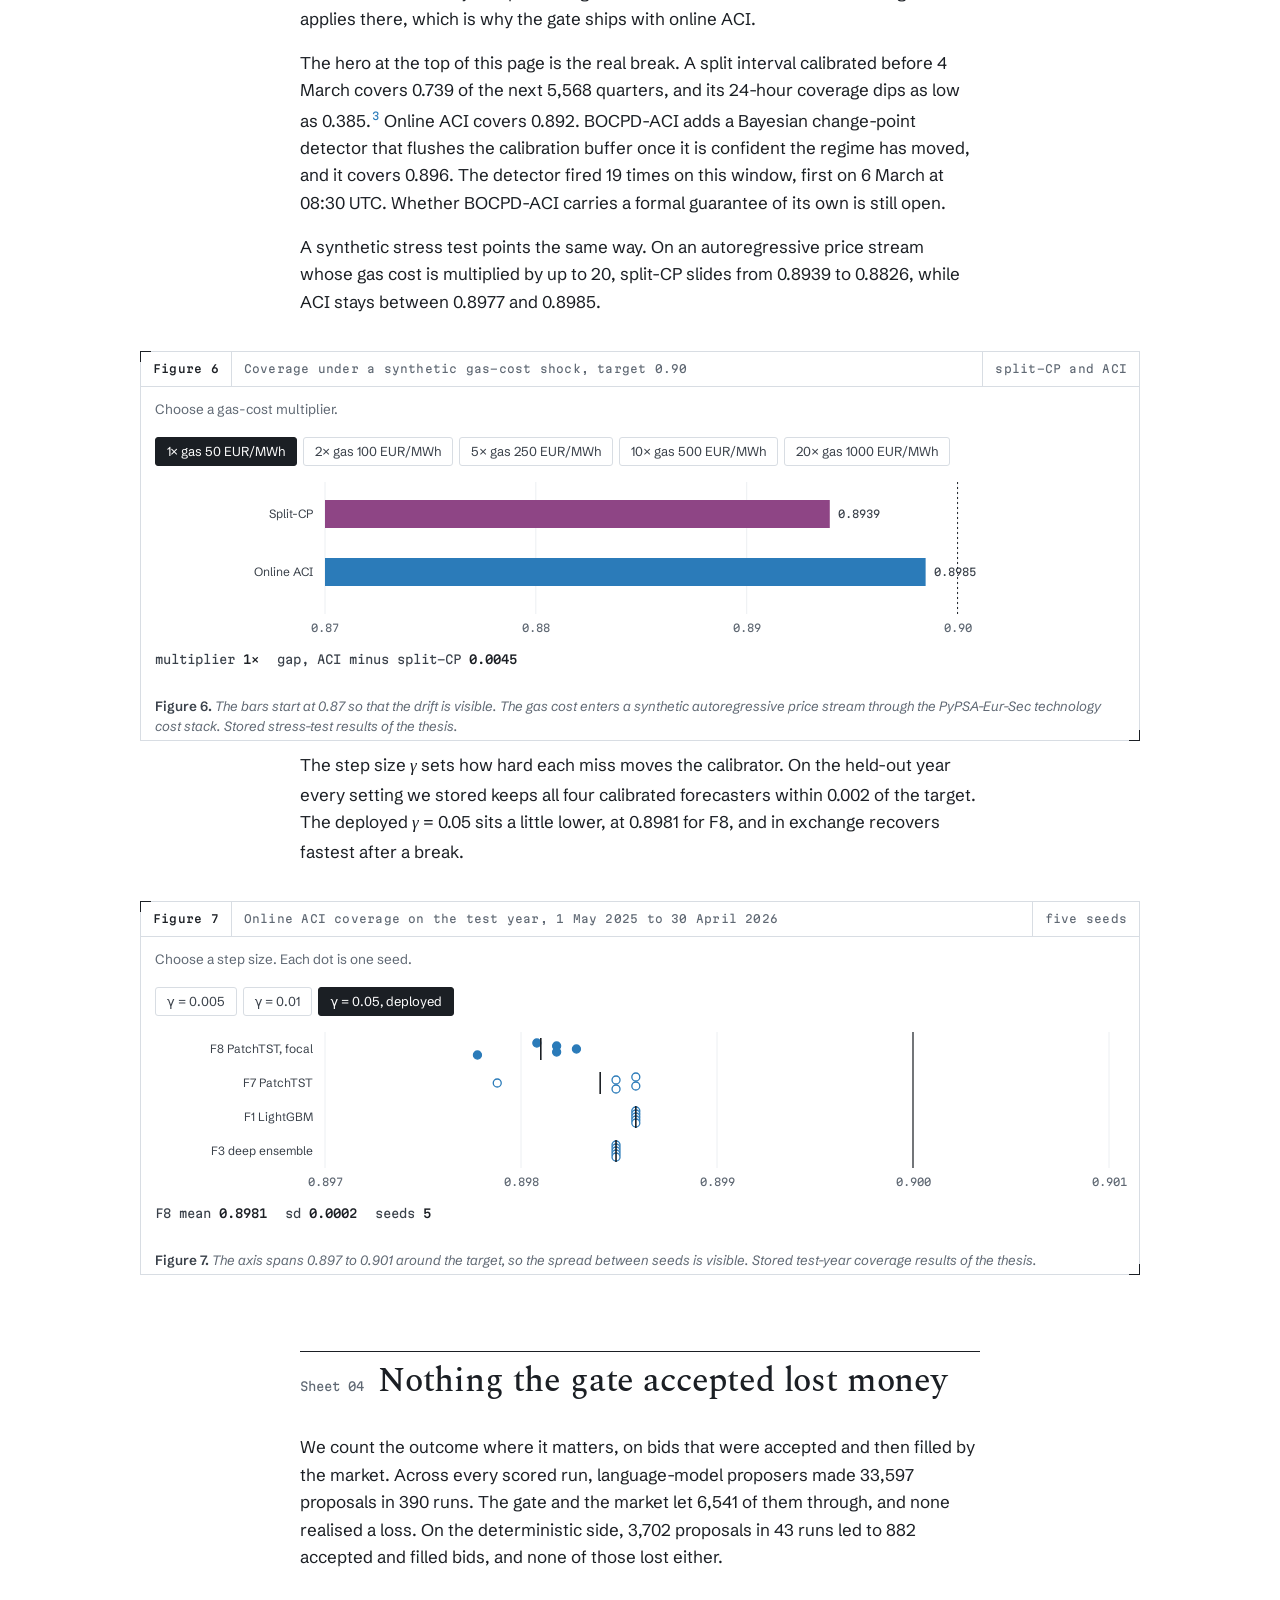
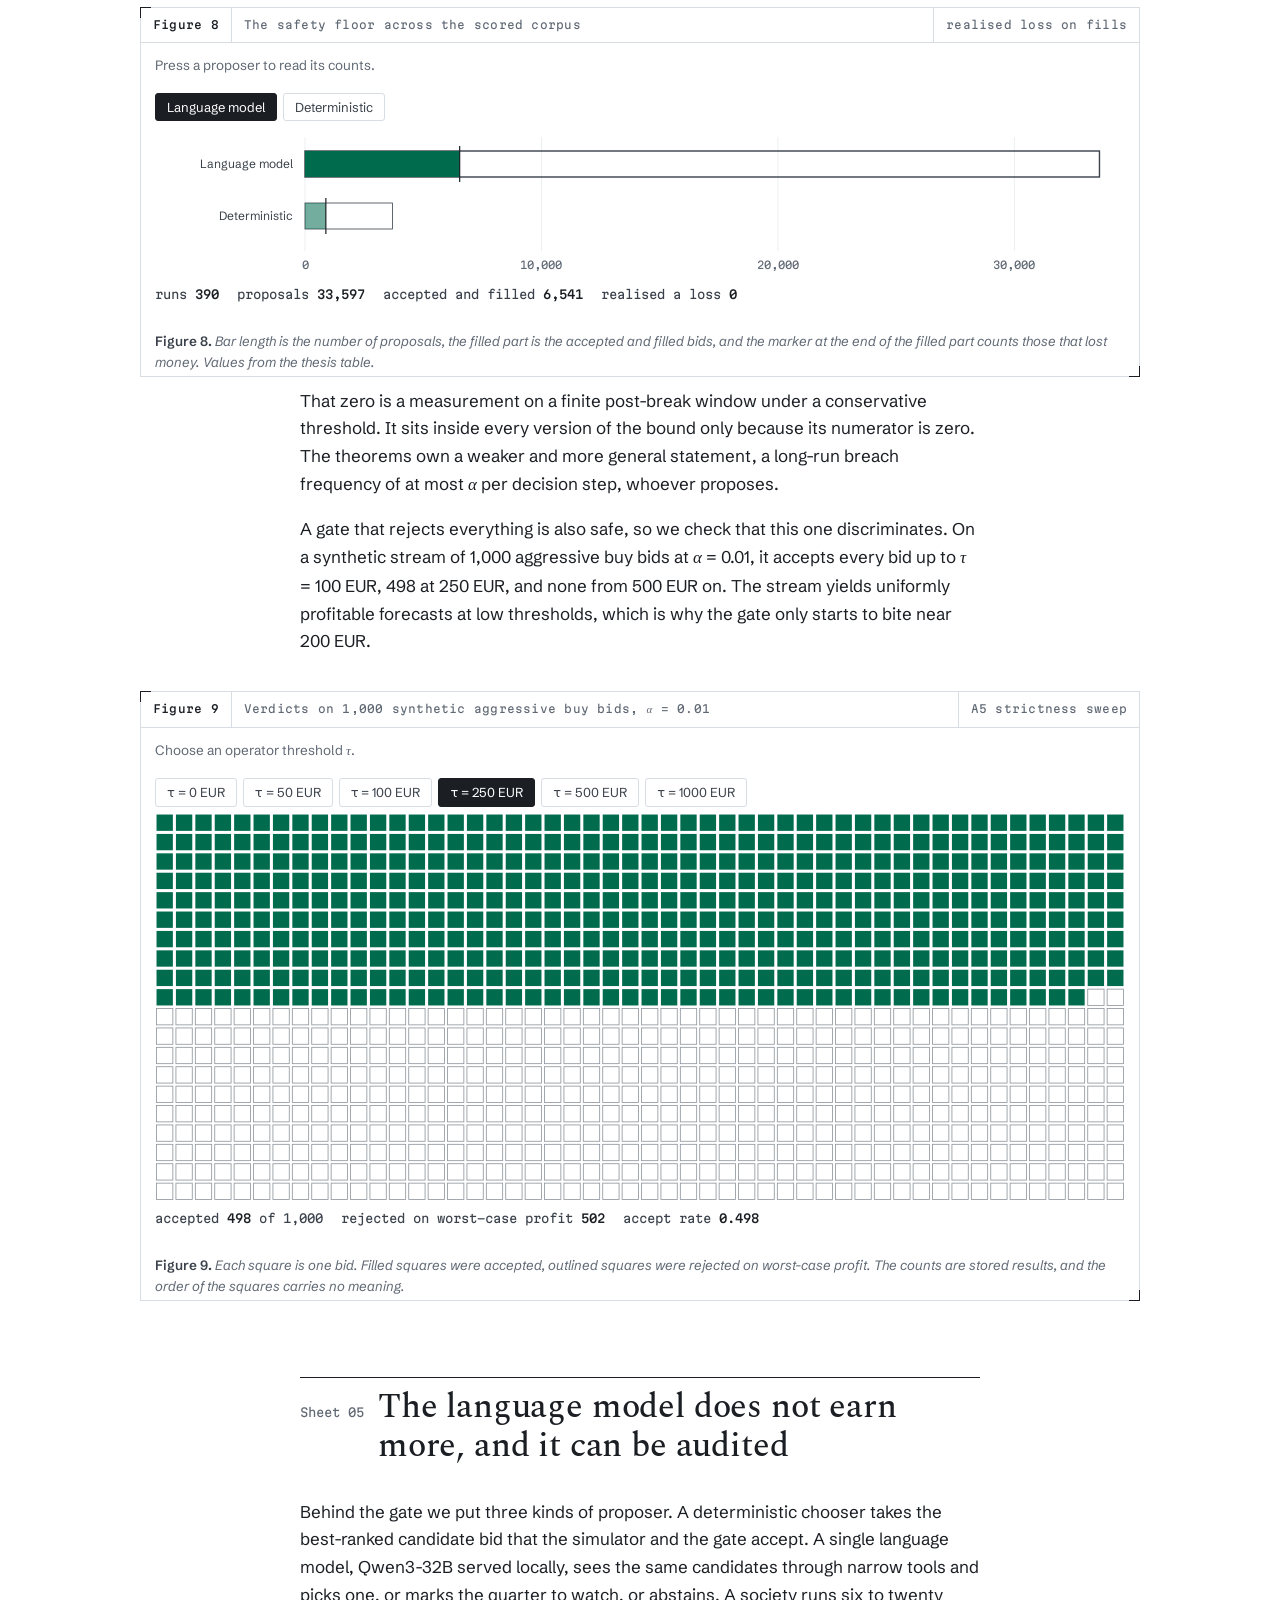
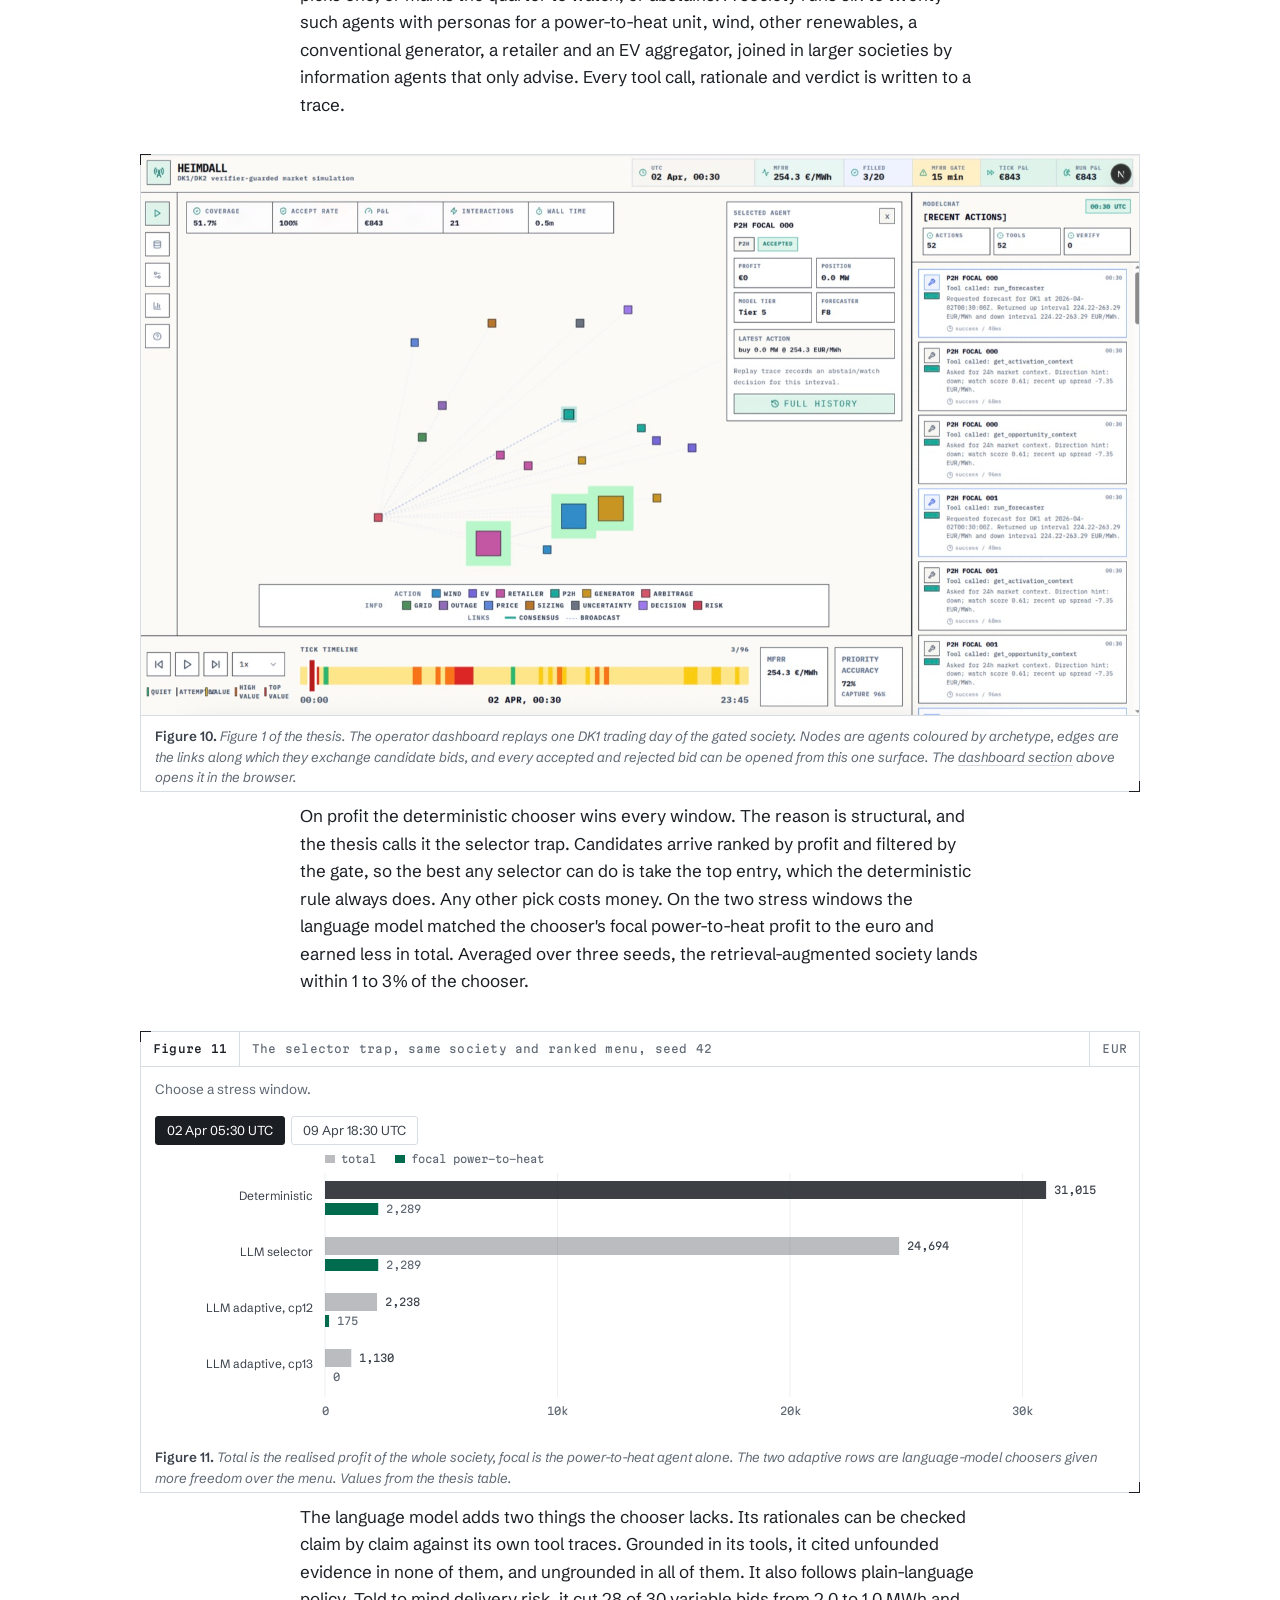
==== commit 2eb1e0e9: "Note that the dashboard is built for wide screens" ====
--- a/index.html
+++ b/index.html
@@ -339,7 +339,7 @@
     <a href="app/" aria-label="Open the dashboard"><img src="app-shot.jpg" alt="The Heimdall operator dashboard with the society graph, the selected agent, the activity rail and the tick timeline" loading="lazy" width="1600" height="1000"></a>
     <div>
       <p>The simulator above is a sketch. The dashboard we built for the thesis replays what really happened. It holds the curated runs that ship with the code, three full-day runs of the focal power-to-heat agent and 36 shorter runs from the matrix behind the appendix rationale examples.</p>
-      <p>Step through a run quarter by quarter. Open any agent to read its rationale, every tool call it made and what the gate said about each bid.</p>
+      <p>Step through a run quarter by quarter. Open any agent to read its rationale, every tool call it made and what the gate said about each bid. It is an operator console and reads best on a wide screen.</p>
       <a class="go" href="app/">Open the dashboard ↗</a>
     </div>
   </div>
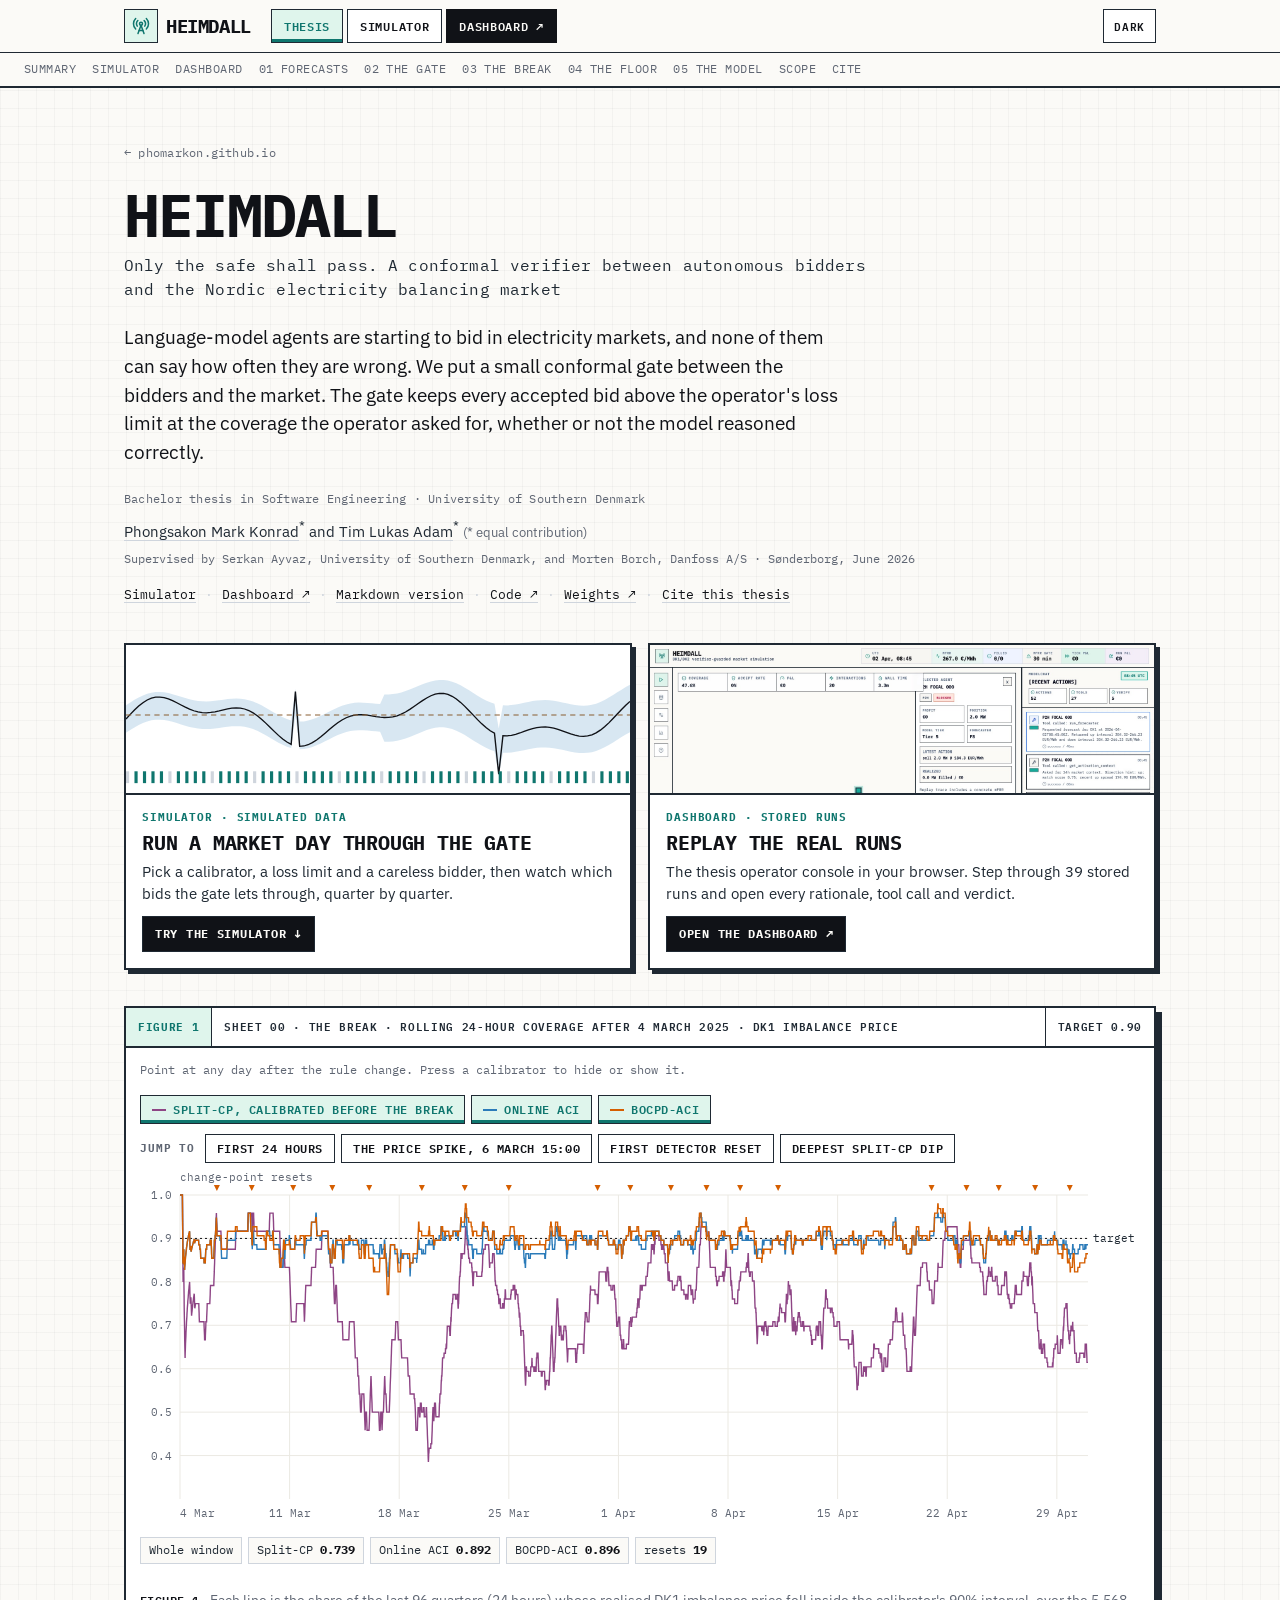
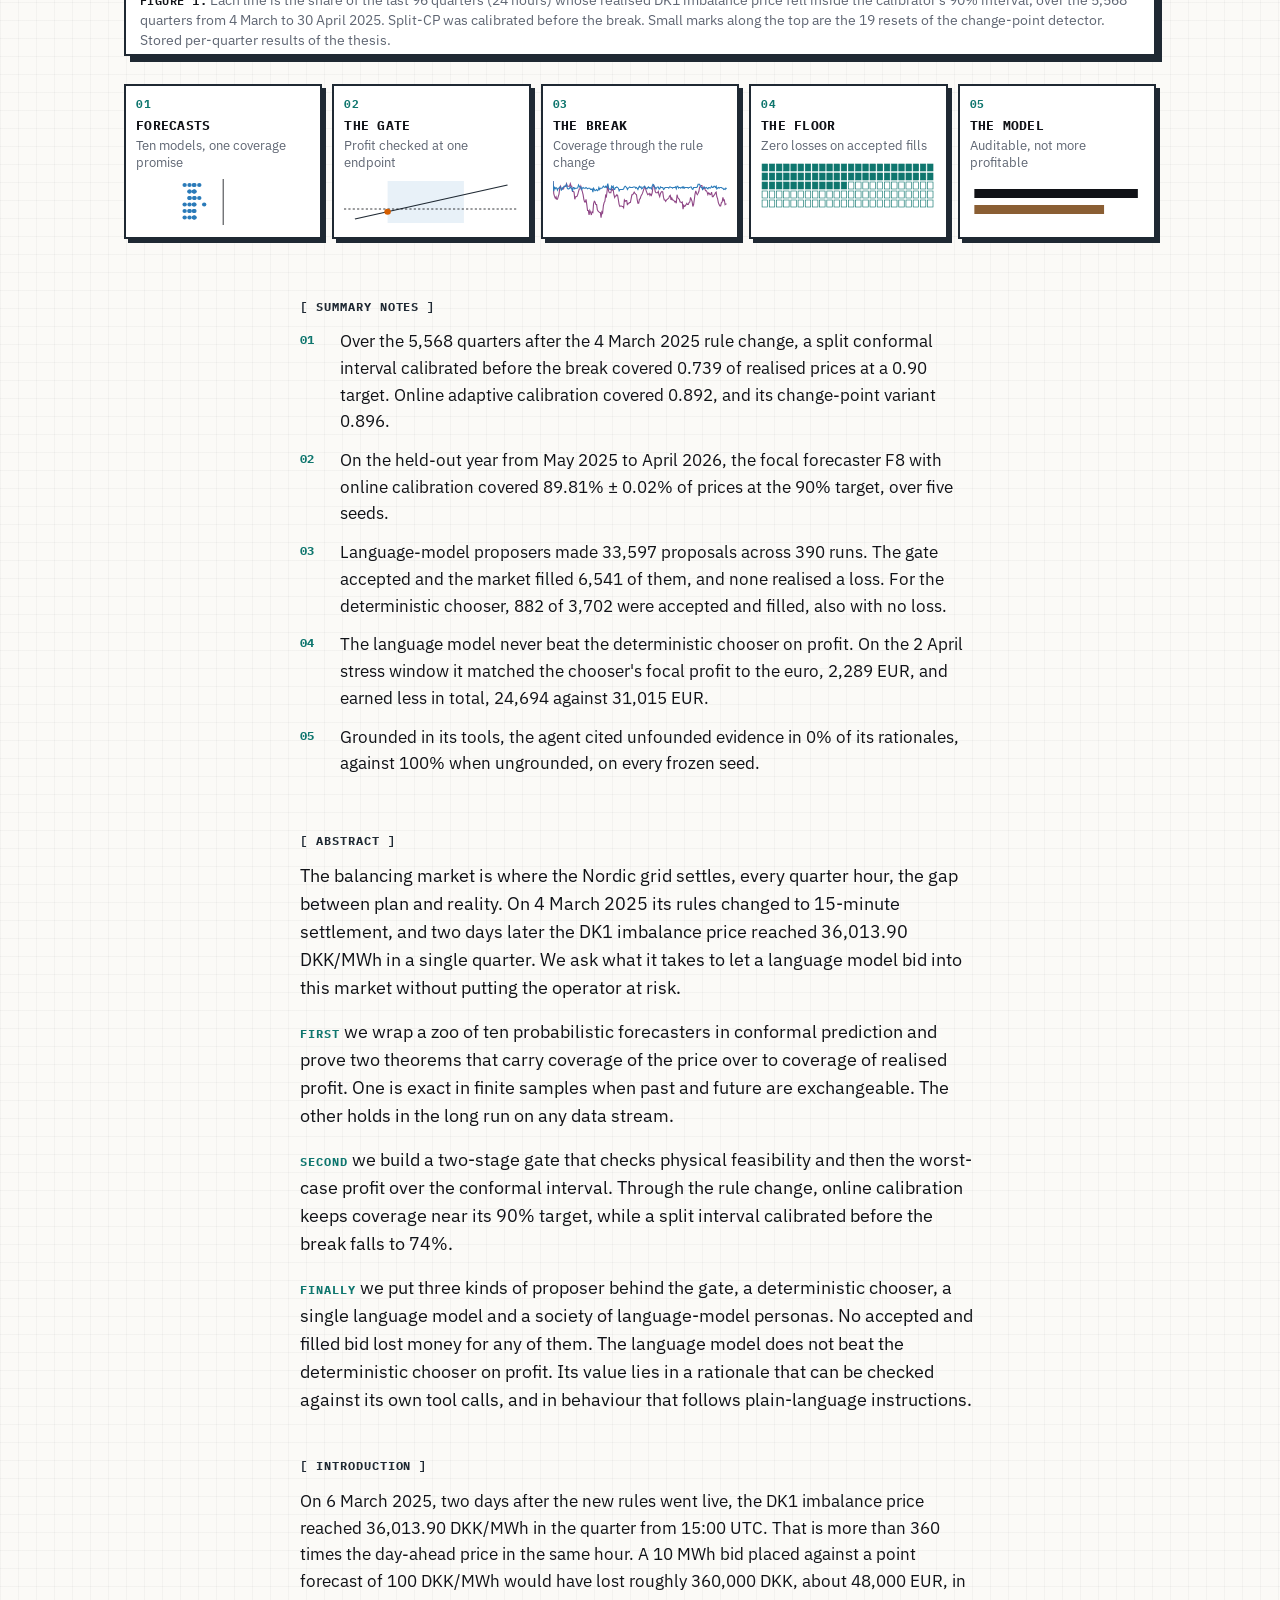
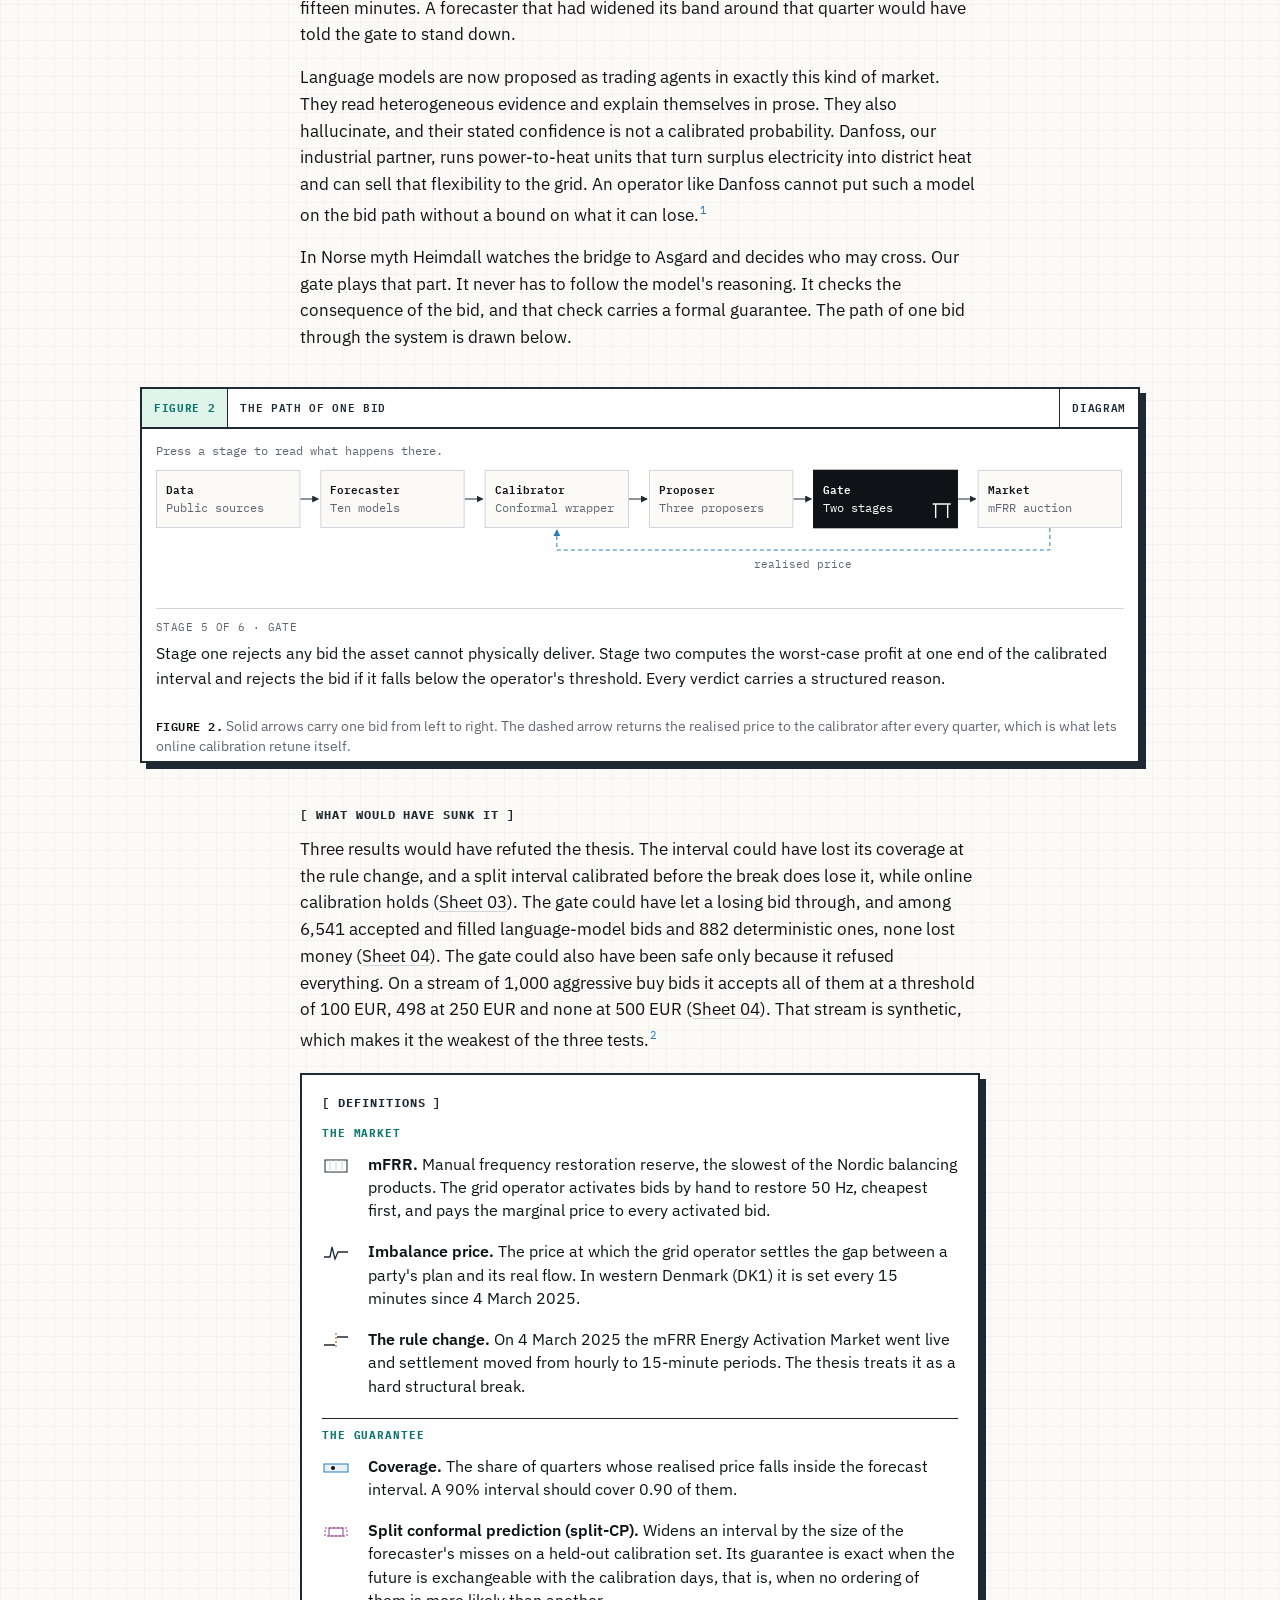
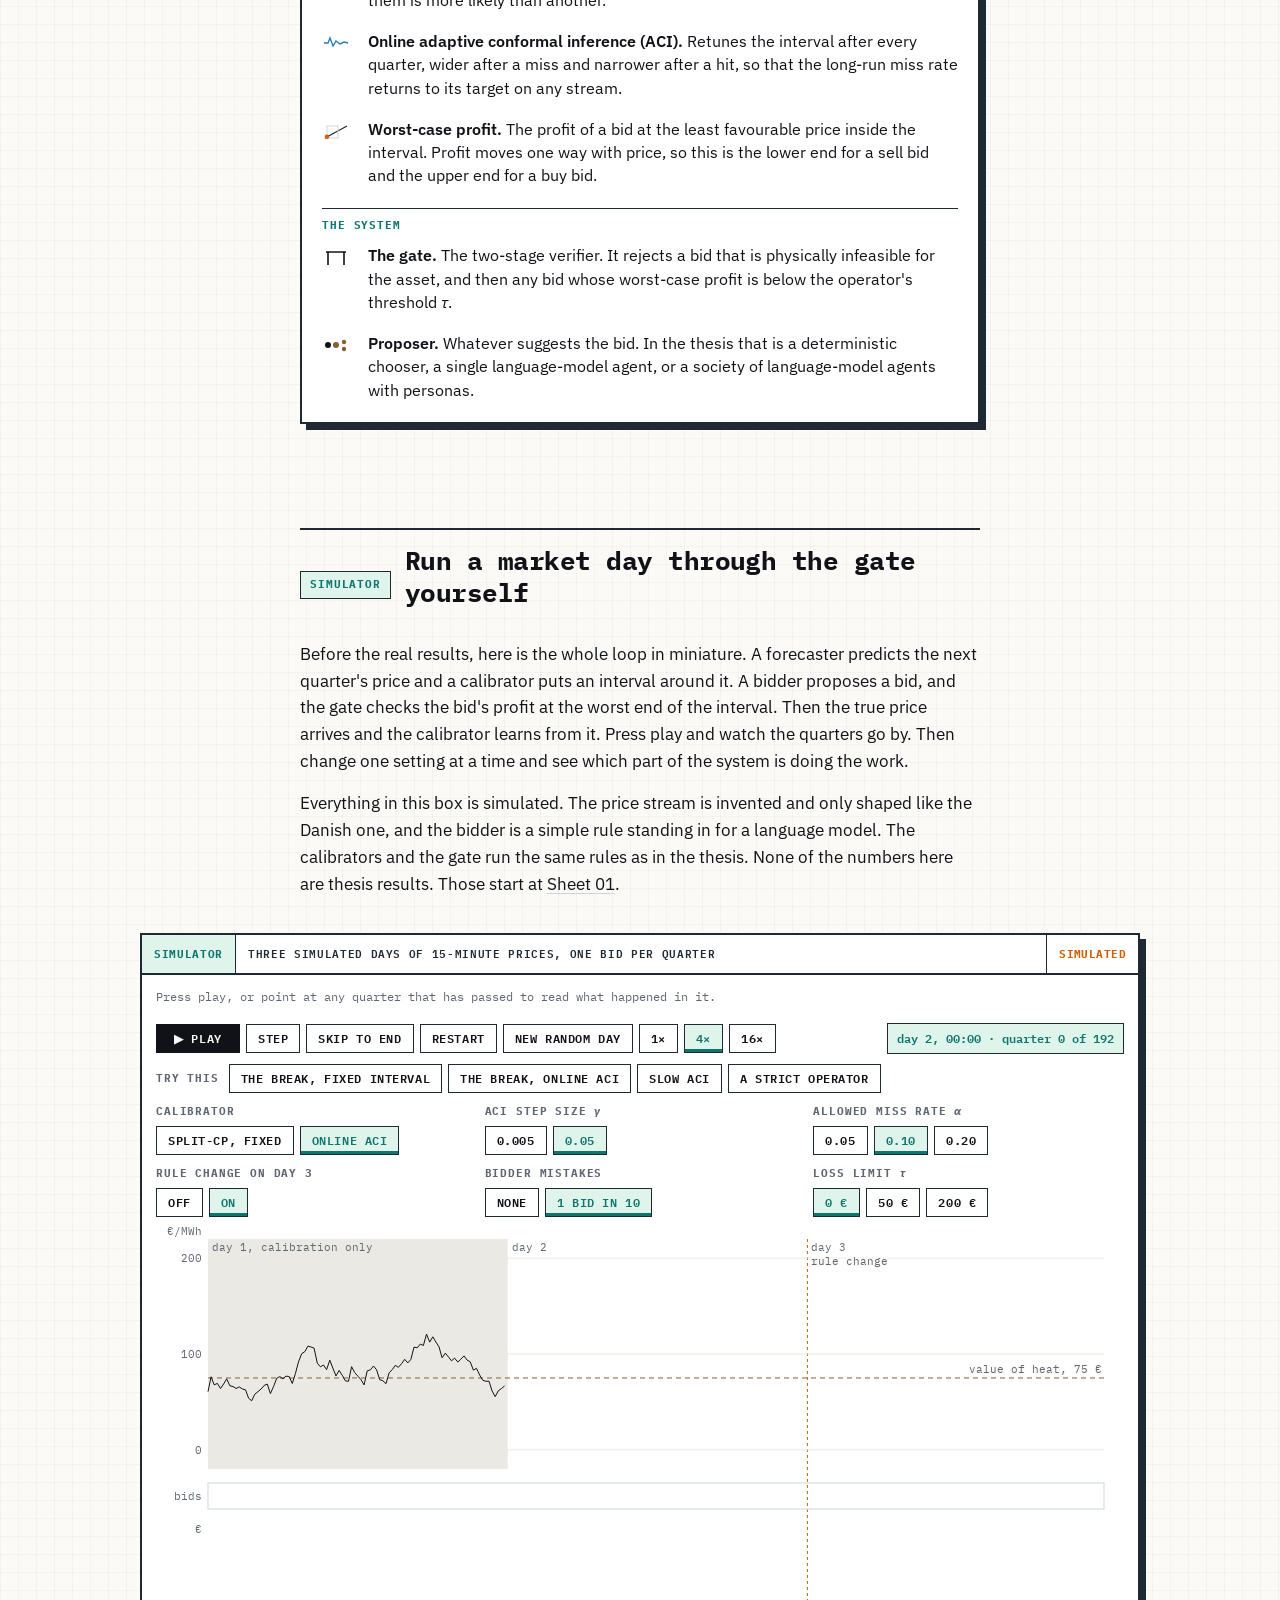
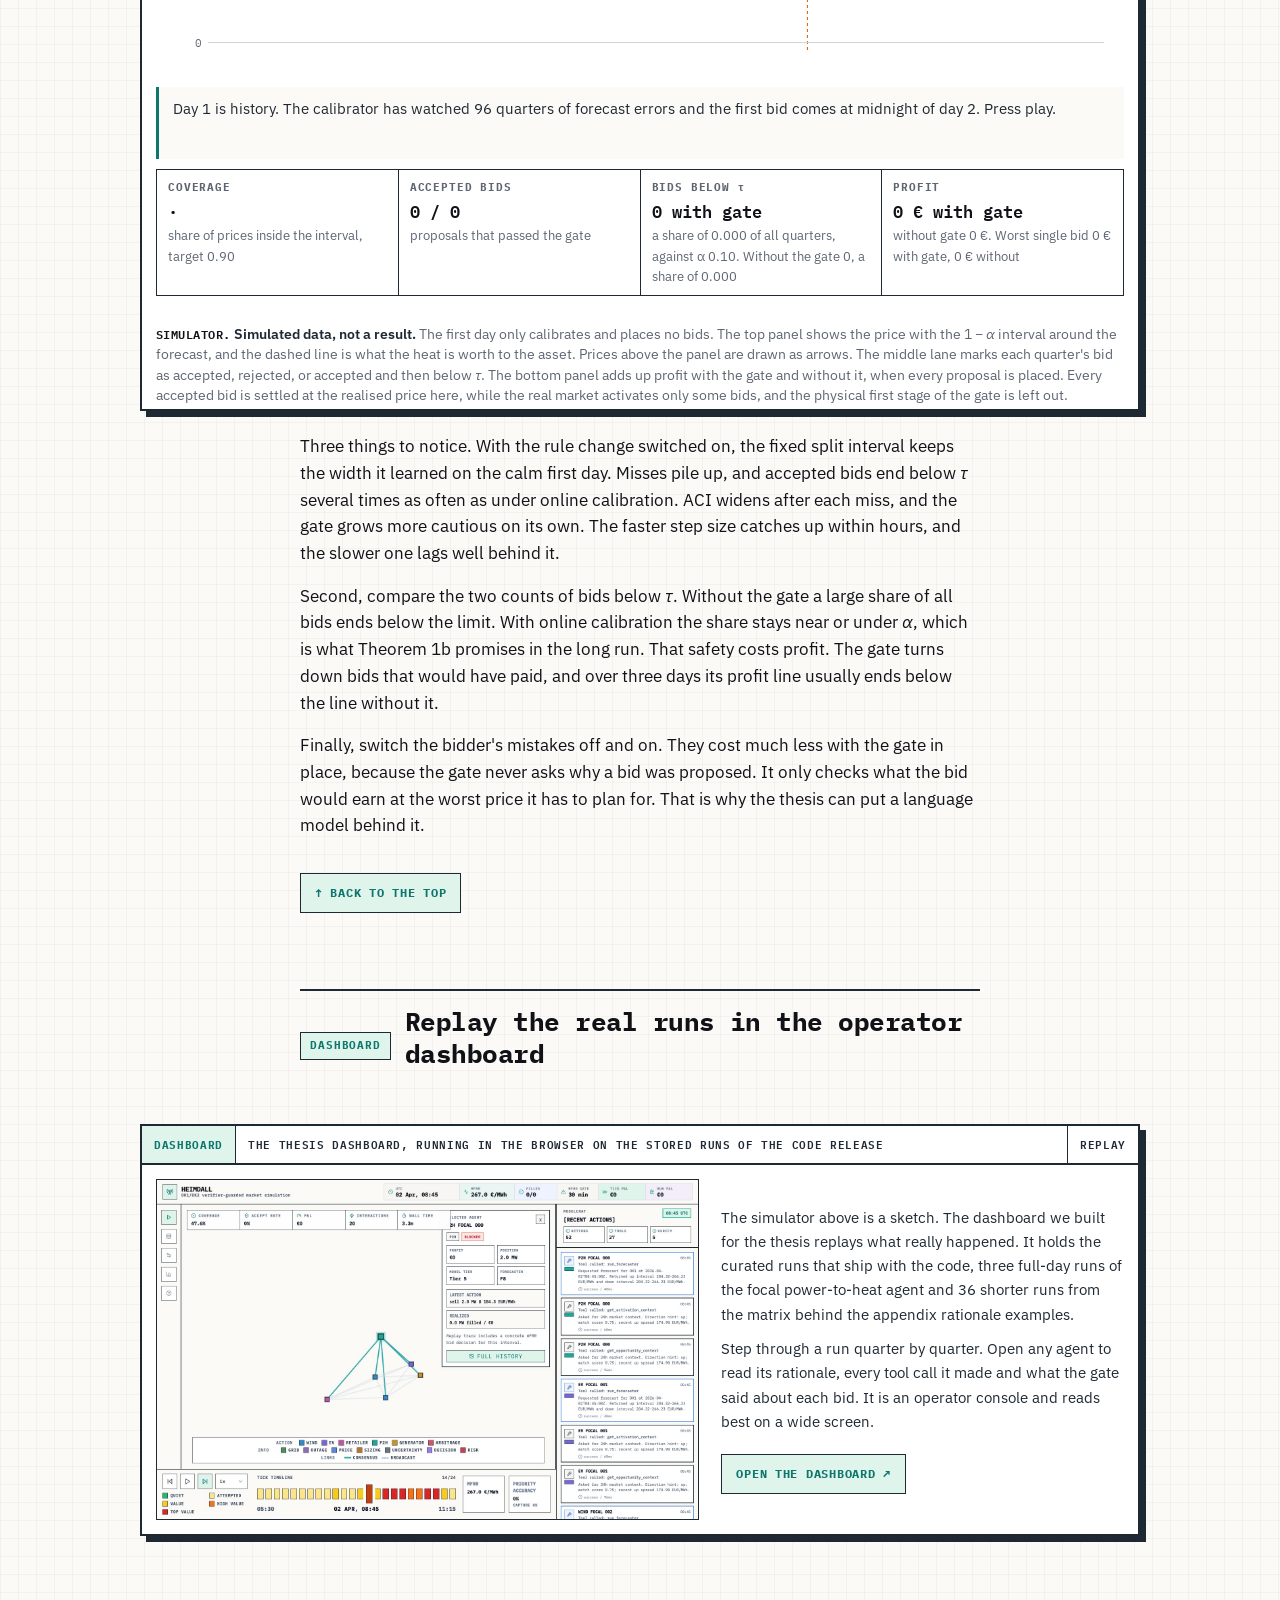
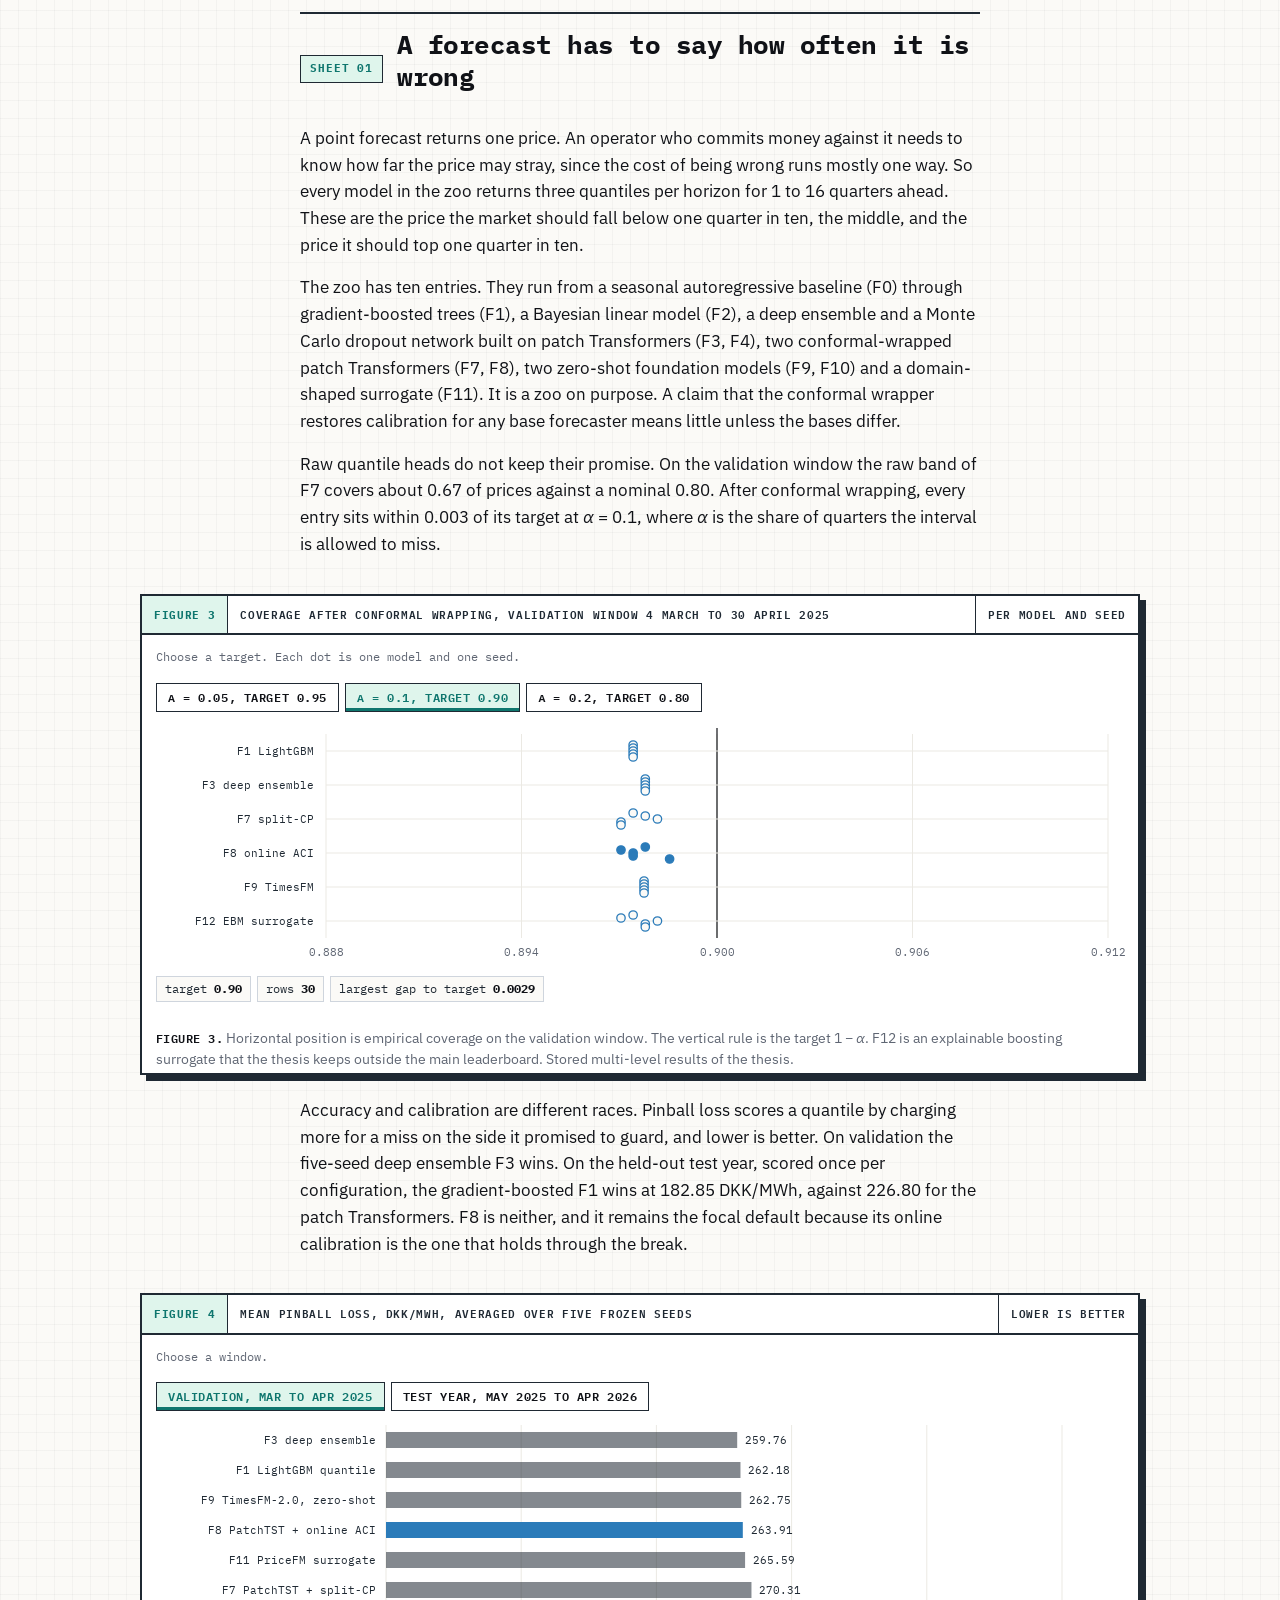
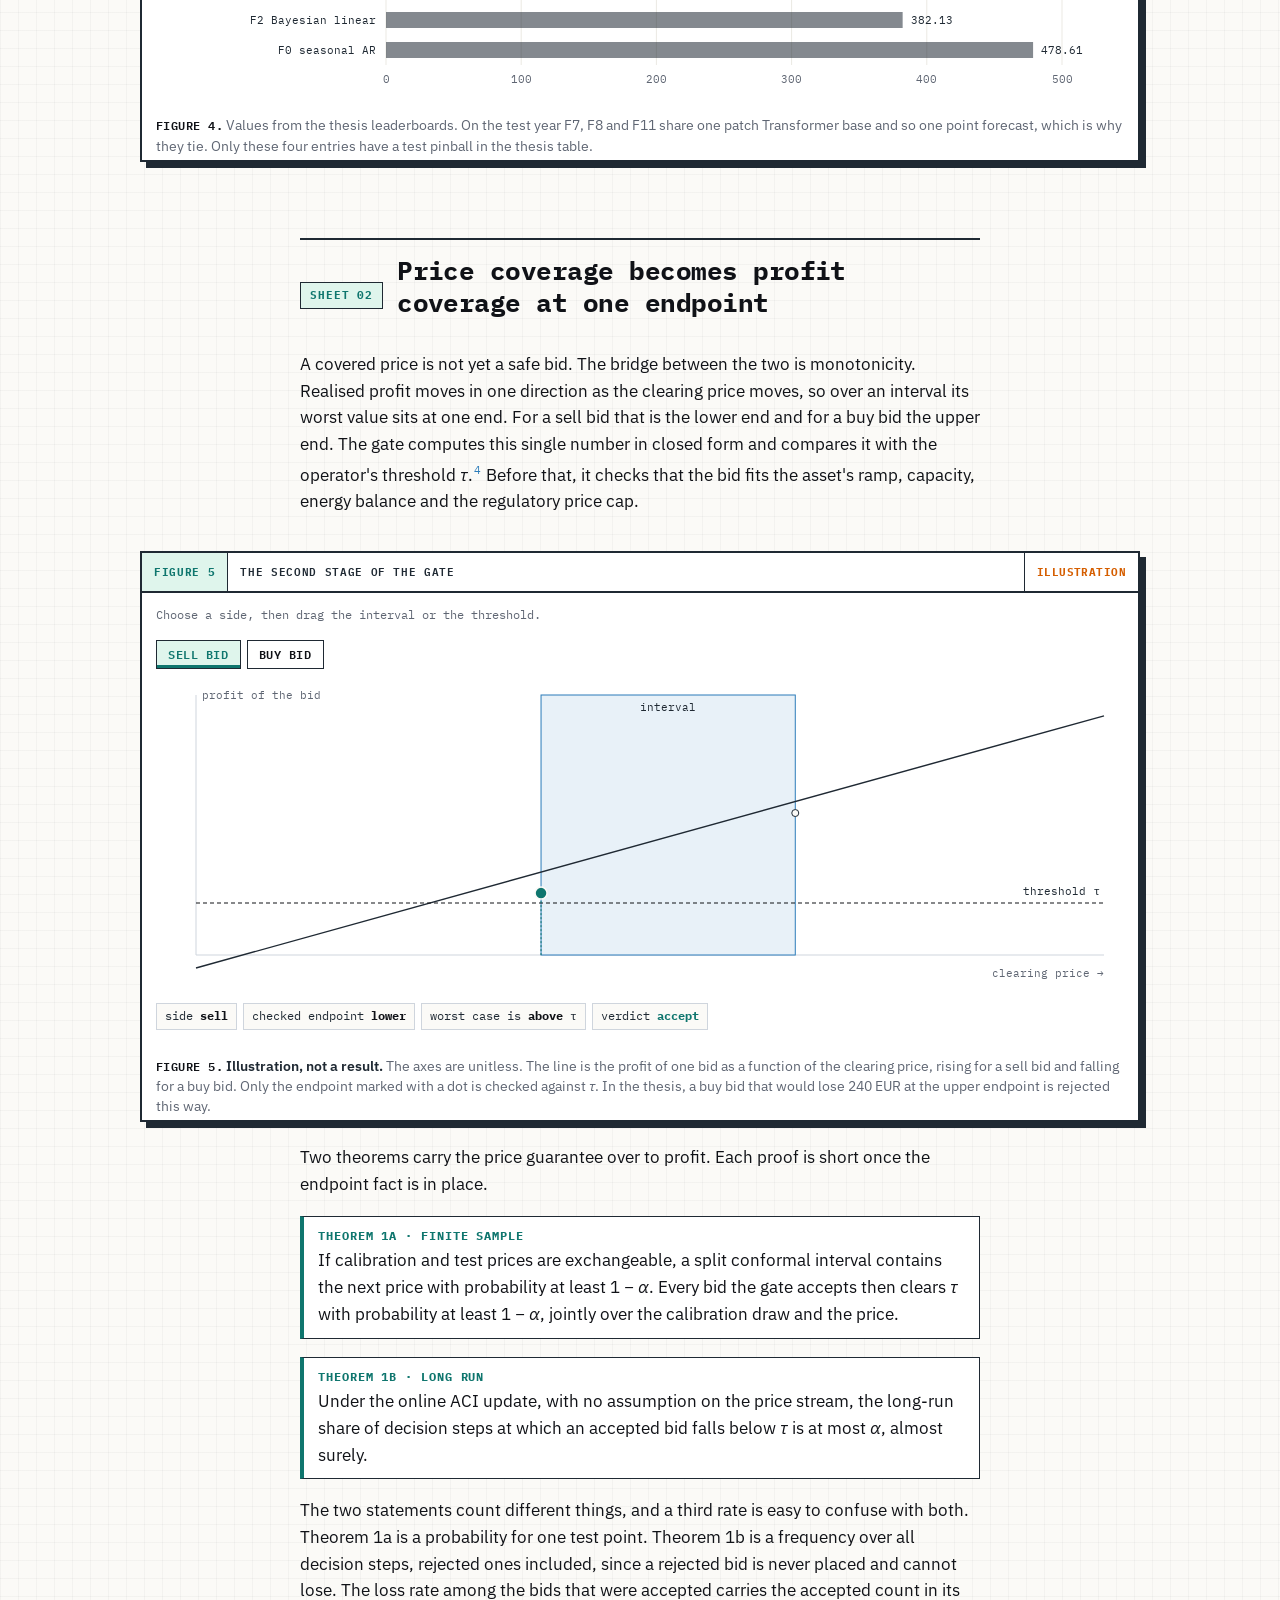
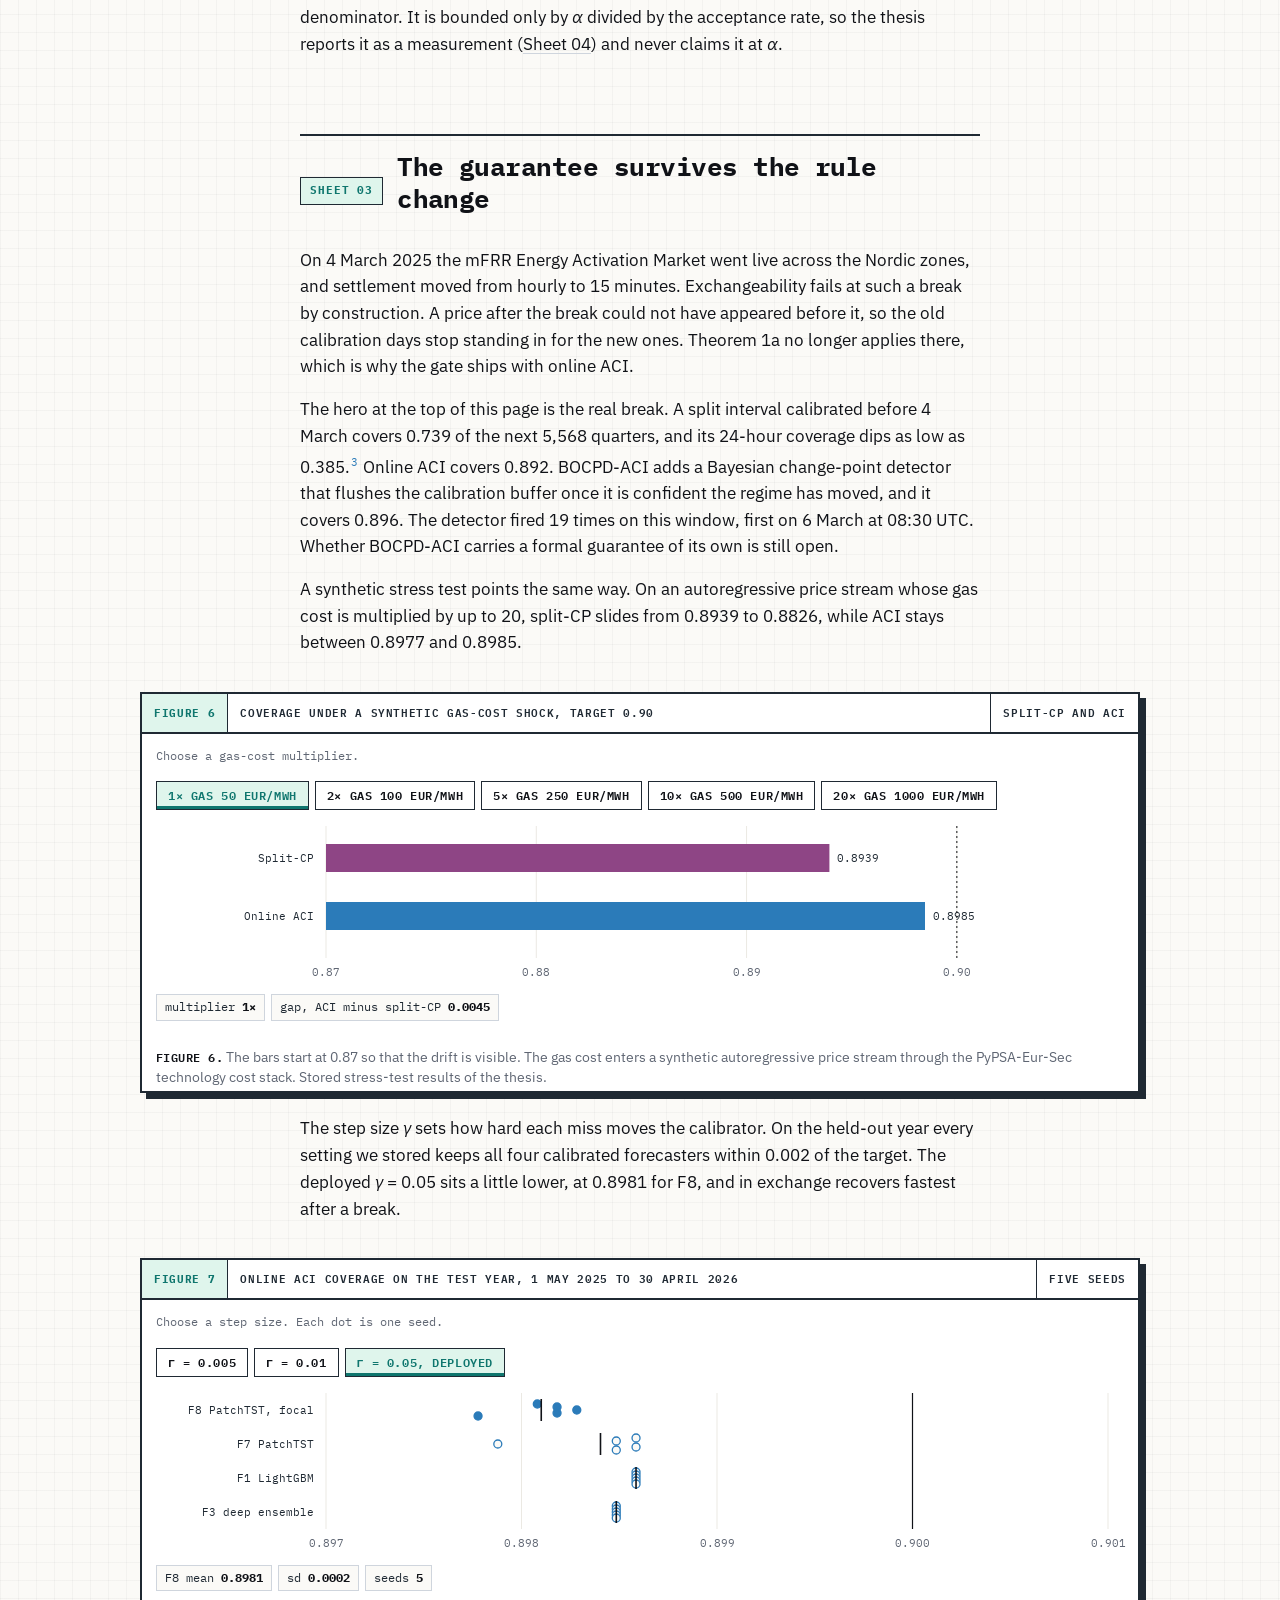
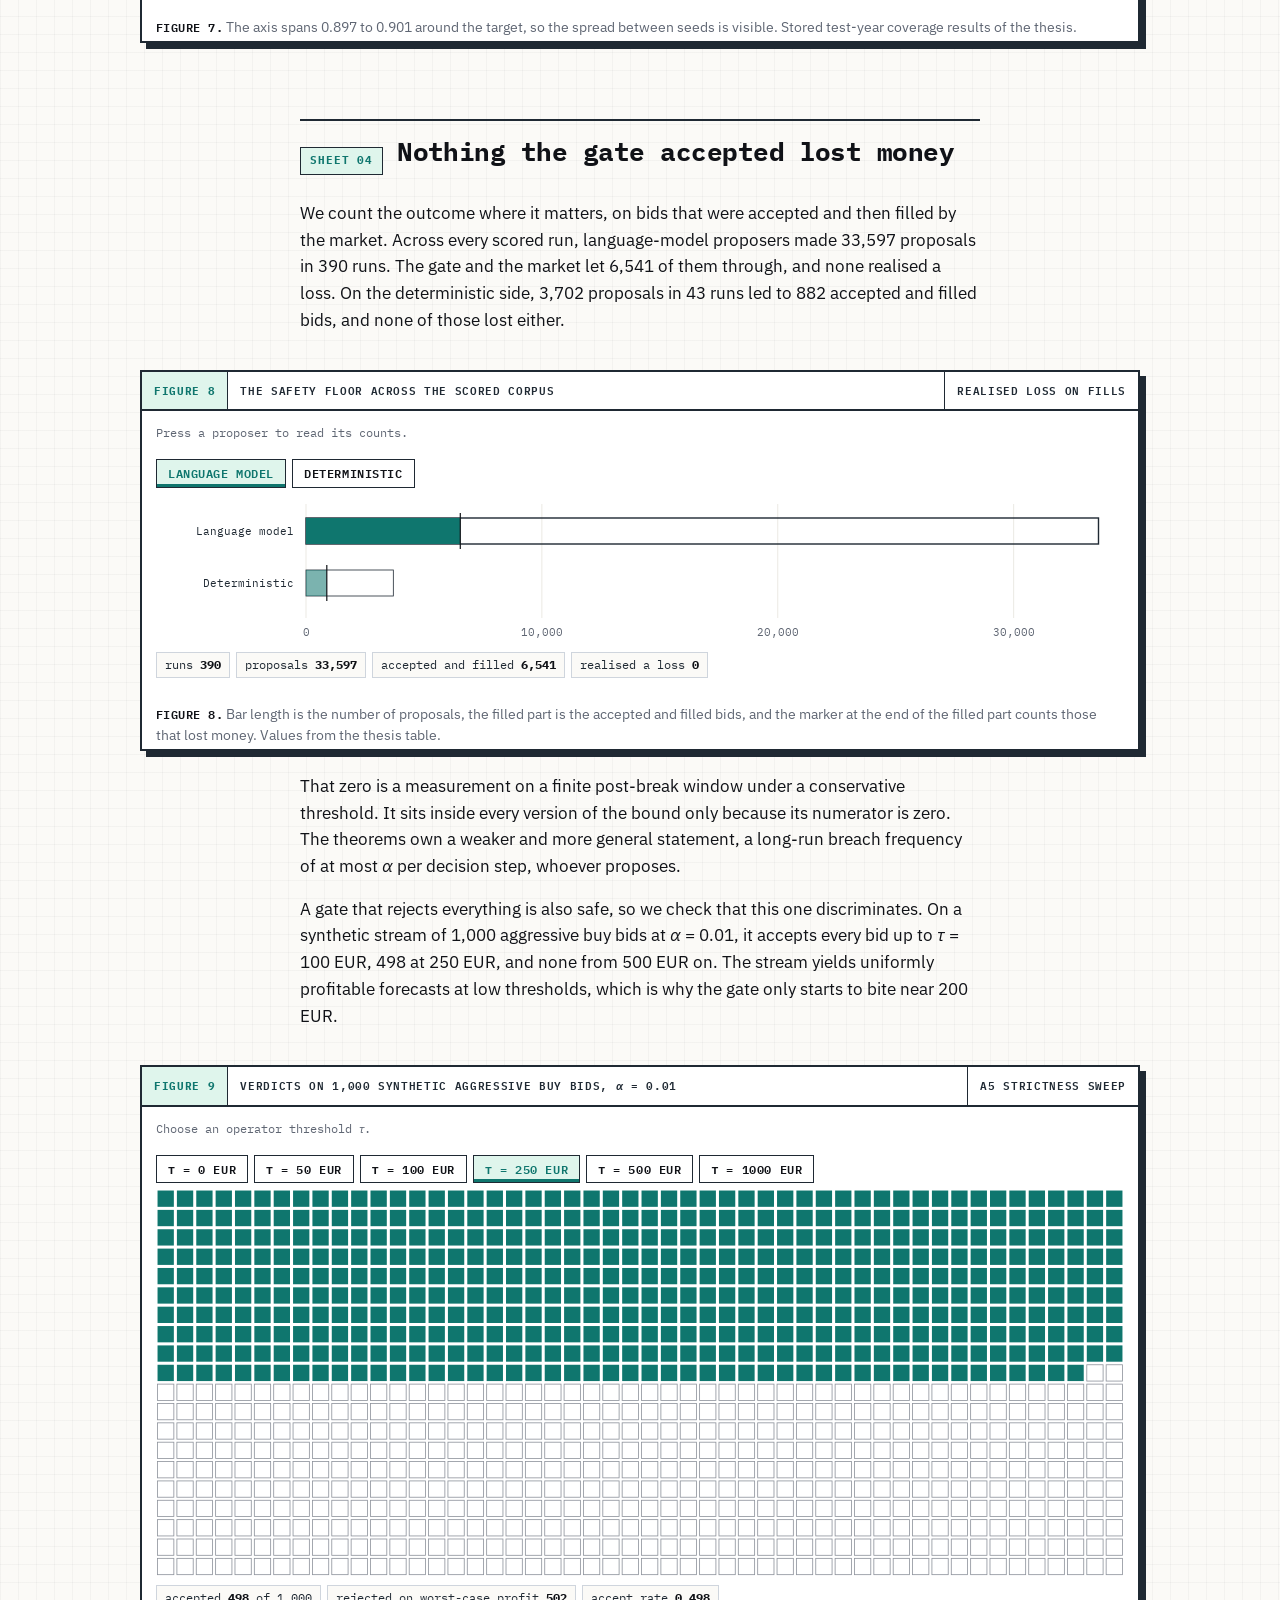
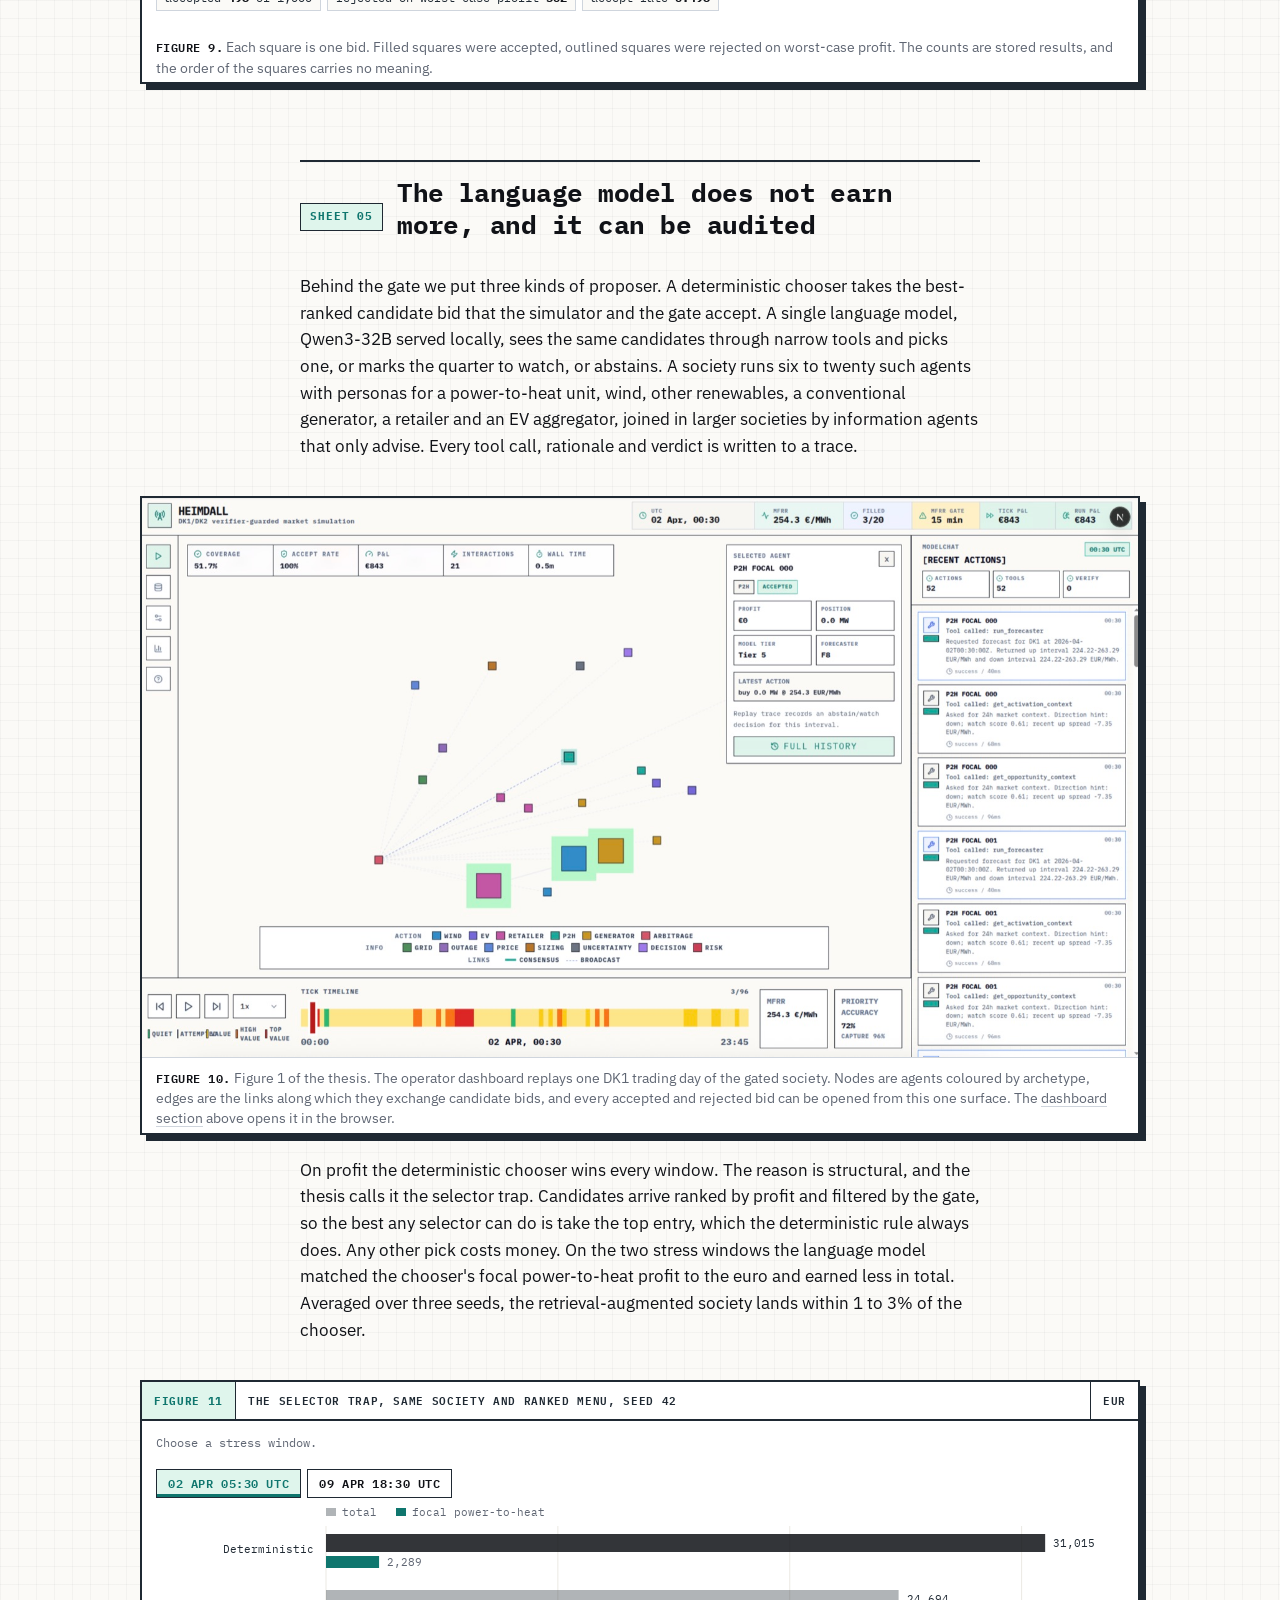
==== commit 9f954a1e: "Unify the page with the dashboard style and add site navigation" ====
--- a/index.html
+++ b/index.html
@@ -9,11 +9,11 @@
 <meta property="og:description" content="A conformal gate keeps every accepted bid above the operator's loss limit, whoever proposes it.">
 <meta property="og:image" content="https://phomarkon.github.io/heimdall-page/dashboard.jpg">
 <link rel="alternate" type="text/markdown" href="index.md">
-<link rel="icon" href="data:image/svg+xml,%3Csvg xmlns='http://www.w3.org/2000/svg' viewBox='0 0 32 32'%3E%3Crect width='32' height='32' rx='6' fill='%231b1f24'/%3E%3Cpath d='M10 25V9M22 25V9M7 9h18' stroke='%23fff' stroke-width='2.6' fill='none'/%3E%3C/svg%3E">
+<link rel="icon" href="data:image/svg+xml,%3Csvg xmlns='http://www.w3.org/2000/svg' viewBox='0 0 32 32'%3E%3Crect width='32' height='32' fill='%23dff5ec'/%3E%3Crect x='1' y='1' width='30' height='30' fill='none' stroke='%231f2933' stroke-width='2'/%3E%3Cpath d='M9 25V11h3v14zm11 0V11h3v14zM9 16h14v3H9z' fill='%230f766e'/%3E%3C/svg%3E">
 <script>(function(){try{var t=localStorage.getItem("heimdall-theme");if(t==="light"||t==="dark")document.documentElement.setAttribute("data-theme",t);}catch(e){}})();</script>
 <link rel="preconnect" href="https://fonts.googleapis.com">
 <link rel="preconnect" href="https://fonts.gstatic.com" crossorigin>
-<link href="https://fonts.googleapis.com/css2?family=Martian+Mono:wght@400;500&family=Schibsted+Grotesk:ital,wght@0,400;0,500;0,600;0,700;1,400&family=Spectral:ital,wght@0,400;0,500;0,600;1,400;1,500&display=swap" rel="stylesheet">
+<link href="https://fonts.googleapis.com/css2?family=IBM+Plex+Mono:ital,wght@0,400;0,500;0,600;0,700;1,400&family=IBM+Plex+Sans:ital,wght@0,400;0,500;0,600;0,700;1,400&display=swap" rel="stylesheet">
 <style>
 :root{
   --bg:#ffffff; --paper:#f6f7f8; --ink:#1b1f24; --ink2:#3a414a; --muted:#5f6873; --hair:#d8dde3; --hair2:#eceff2;
@@ -195,6 +195,37 @@
 figure.shot{margin:0}
 figure.shot img{width:100%;height:auto;display:block;border-bottom:1px solid var(--hair)}
 
+/* site bar */
+html{scroll-padding-top:72px}
+@media (max-width:1359px){html{scroll-padding-top:104px}}
+.site{position:sticky;top:0;z-index:20;background:var(--bg);border-bottom:1px solid var(--hair)}
+.site .row{max-width:1080px;margin:0 auto;padding:0 24px;display:flex;align-items:center;gap:6px;height:52px}
+.site .brand{display:flex;align-items:center;gap:8px;text-decoration:none;font-family:var(--serif);font-size:20px;font-weight:500;margin-right:14px;color:var(--ink)}
+.site .tabs{display:flex;gap:4px;align-items:center;flex:1;min-width:0}
+.site .tab{font-family:var(--mono);font-size:12px;letter-spacing:.02em;text-decoration:none;color:var(--ink2);padding:7px 12px;border:1px solid transparent;border-radius:3px;white-space:nowrap}
+.site .tab:hover{border-color:var(--hair)}
+.site .tab.on{background:var(--ink);color:var(--bg)}
+.site .tab.ext{border-color:var(--ink);color:var(--ink)}
+.site .tab.ext:hover{background:var(--ink);color:var(--bg)}
+.site .topbar{position:static;border-bottom:0;border-top:1px solid var(--hair2);padding:7px 24px}
+@media (max-width:600px){.site .row{padding:0 12px;gap:2px}.site .brand .nm{display:none}.site .brand{margin-right:6px}.site .tab{padding:6px 8px;font-size:11px}.site .topbar{padding:7px 12px}}
+@media (max-width:380px){.site .tab .full{display:none}}
+.rail{top:96px!important}
+/* launch cards */
+.launch{display:grid;grid-template-columns:1fr 1fr;gap:16px;margin:30px 0 8px}
+@media (max-width:760px){.launch{grid-template-columns:1fr}}
+.lcard{position:relative;display:grid;grid-template-rows:auto 1fr;border:1px solid var(--ink);background:var(--bg);text-decoration:none;color:var(--ink);transition:transform .15s,box-shadow .15s}
+.lcard:hover{transform:translate(-2px,-2px);box-shadow:4px 4px 0 var(--ink)}
+.lcard .pic{height:150px;overflow:hidden;border-bottom:1px solid var(--hair);background:var(--paper)}
+.lcard .pic img{width:100%;height:100%;object-fit:cover;object-position:left top;display:block}
+.lcard .pic svg{width:100%;height:100%;display:block}
+.lcard .body{padding:14px 16px 16px}
+.lcard .lk{font-family:var(--mono);font-size:11px;color:var(--muted);letter-spacing:.04em;text-transform:uppercase}
+.lcard .lt{font-family:var(--serif);font-size:24px;line-height:1.2;margin:4px 0 6px}
+.lcard .ls{font-size:14.5px;color:var(--ink2);line-height:1.5}
+.lcard .lgo{display:inline-block;margin-top:12px;font-family:var(--mono);font-size:12px;background:var(--ink);color:var(--bg);padding:7px 12px}
+.backtop{display:inline-block;margin:18px 0 0;font-family:var(--mono);font-size:12px;color:var(--muted);text-decoration:none;border:1px solid var(--hair);padding:6px 10px}
+.backtop:hover{color:var(--ink);border-color:var(--ink)}
 /* rail */
 .rail{display:none}
 @media (min-width:1360px){
@@ -209,15 +240,119 @@
 .sr{position:absolute;width:1px;height:1px;overflow:hidden;clip:rect(0 0 0 0)}
 svg{touch-action:pan-y}
 @media (prefers-reduced-motion: reduce){*{transition:none!important}}
+
+/* ===== dashboard visual language ===== */
+:root{
+  --bg:#fbfaf7; --paper:#ffffff; --ink:#101217; --ink2:#1f2933; --muted:#5f6673; --hair:#cfd5dd; --hair2:#ebe9e3; --line:#1f2933;
+  --aci:#2B7BB9; --split:#8E4585; --bocpd:#D55E00; --accept:#0f766e; --llm:#8A5E33; --det:#101217; --target:#101217;
+  --accept-soft:#dff5ec; --tint:#e8f1f8; --grid:rgb(31 41 51 / .035);
+  --serif:"IBM Plex Sans",system-ui,sans-serif; --sans:"IBM Plex Sans",system-ui,sans-serif; --mono:"IBM Plex Mono",ui-monospace,monospace;
+}
+@media (prefers-color-scheme: dark){:root:not([data-theme="light"]){
+  --bg:#0e1116; --paper:#151a21; --ink:#eef1f4; --ink2:#d3d9e0; --muted:#97a1ad; --hair:#323b46; --hair2:#1b2129; --line:#c9d1d9;
+  --aci:#5AB0EA; --split:#D08CC4; --bocpd:#F0874A; --accept:#3cc7a8; --llm:#CFA06E; --det:#eef1f4; --target:#eef1f4;
+  --accept-soft:#12352f; --tint:#162430; --grid:rgb(201 209 217 / .03);}}
+:root[data-theme="dark"]{
+  --bg:#0e1116; --paper:#151a21; --ink:#eef1f4; --ink2:#d3d9e0; --muted:#97a1ad; --hair:#323b46; --hair2:#1b2129; --line:#c9d1d9;
+  --aci:#5AB0EA; --split:#D08CC4; --bocpd:#F0874A; --accept:#3cc7a8; --llm:#CFA06E; --det:#eef1f4; --target:#eef1f4;
+  --accept-soft:#12352f; --tint:#162430; --grid:rgb(201 209 217 / .03);}
+body{background-color:var(--bg);background-image:linear-gradient(var(--grid) 1px,transparent 1px),linear-gradient(90deg,var(--grid) 1px,transparent 1px);background-size:18px 18px;font-size:16.5px}
+::selection{background:var(--accept-soft)}
+:focus-visible{outline:2px solid var(--accept);outline-offset:2px}
+/* header */
+h1{font-family:var(--mono);font-weight:700;text-transform:uppercase;letter-spacing:-.03em;font-size:60px;margin:22px 0 8px}
+.sub{font-family:var(--mono);font-style:normal;font-size:16px;line-height:1.5;color:var(--ink2);letter-spacing:.01em}
+.stand{font-size:18.5px}
+.kind,.meta{font-family:var(--mono);font-size:12px}
+.links{font-family:var(--mono);font-size:13px}
+@media (max-width:600px){h1{font-size:40px}.sub{font-size:14px}}
+.themebtn{font-family:var(--mono);font-size:11px;font-weight:600;letter-spacing:.06em;text-transform:uppercase;border:1px solid var(--line);border-radius:0;background:var(--paper);color:var(--ink);padding:7px 10px}
+.themebtn:hover{background:var(--accept-soft)}
+/* site bar (mirrors the dashboard header) */
+.site{background:var(--bg);border-bottom:2px solid var(--line)}
+.site .brand{font-family:var(--mono);font-weight:700;text-transform:uppercase;letter-spacing:-.02em;font-size:19px}
+.site .brand .ico{display:flex;align-items:center;justify-content:center;width:34px;height:34px;border:1px solid var(--line);background:var(--accept-soft);color:var(--accept)}
+.site .tab{font-family:var(--mono);font-size:11.5px;font-weight:600;letter-spacing:.06em;text-transform:uppercase;border:1px solid var(--line);border-radius:0;color:var(--ink);background:var(--paper)}
+.site .tab:hover{background:var(--accept-soft);border-color:var(--line)}
+.site .tab.on{background:var(--accept-soft);color:var(--accept);box-shadow:inset 0 -3px 0 var(--accept)}
+.site .tab.ext{background:var(--ink);color:var(--bg);border-color:var(--ink)}
+.site .tab.ext:hover{background:var(--accept);border-color:var(--accept);color:#fff}
+.site .topbar{background:var(--bg);font-family:var(--mono);font-size:11.5px;letter-spacing:.04em;text-transform:uppercase;border-top:1px solid var(--line)}
+.topbar a.on{color:var(--accept)}
+.rail{font-family:var(--mono);font-size:11px;letter-spacing:.04em;text-transform:uppercase}
+.rail a{border-left-width:2px}
+.rail a.on{color:var(--accept)!important;border-left-color:var(--accept)!important}
+/* panels */
+.sheet-frame{border:2px solid var(--line);background:var(--paper);box-shadow:6px 6px 0 var(--line);margin:36px 0 22px}
+.sheet-frame::before,.sheet-frame::after{display:none}
+.tblock{border-bottom:2px solid var(--line);font-size:11px;font-weight:600;letter-spacing:.06em;text-transform:uppercase;color:var(--ink2)}
+.tblock>div{border-right:1px solid var(--line);padding:9px 12px}
+.tblock>div:first-child{background:var(--accept-soft);color:var(--accept)}
+.tblock b{font-weight:700;color:inherit}
+.illus{font-weight:700;color:var(--bocpd)}
+.instr{font-family:var(--mono);font-size:12px;color:var(--muted)}
+.cap{font-style:normal;font-size:13.5px}
+.cap .fl{font-family:var(--mono);font-size:12px;text-transform:uppercase;letter-spacing:.04em;color:var(--ink)}
+svg text{font-family:var(--mono);font-size:11px}
+svg .mono{font-size:10.5px}
+/* controls */
+.btn{font-family:var(--mono);font-size:11.5px;font-weight:600;letter-spacing:.05em;text-transform:uppercase;color:var(--ink);background:var(--paper);border:1px solid var(--line);border-radius:0;padding:6px 11px}
+.btn:hover{background:var(--accept-soft);border-color:var(--line)}
+.btn[aria-pressed="true"]{background:var(--accept-soft);color:var(--accept);border-color:var(--line);box-shadow:inset 0 -3px 0 var(--accept)}
+.simbar .btn.play{background:var(--ink);color:var(--bg);border-color:var(--ink);box-shadow:none}
+.simbar .btn.play:hover{background:var(--accept);border-color:var(--accept);color:#fff}
+.plab{font-size:10.5px;font-weight:700;letter-spacing:.08em;text-transform:uppercase;color:var(--muted)}
+.readout{font-size:11.5px;gap:6px}
+.readout>span{border:1px solid var(--hair);background:var(--bg);padding:3px 8px}
+.readout b{font-weight:700}
+.simclock{border:1px solid var(--line);background:var(--accept-soft);color:var(--accept);padding:5px 9px;font-weight:600}
+.story{border-left:3px solid var(--accept);background:var(--bg);padding:10px 14px;font-size:15px}
+.tiles{border:1px solid var(--line);background:var(--line)}
+.tiles>div{background:var(--paper)}
+.tiles .k{font-size:10.5px;font-weight:700;letter-spacing:.08em}
+.tiles .v{font-weight:600}
+/* cards */
+.card,.lcard{border:2px solid var(--line);background:var(--paper);box-shadow:4px 4px 0 var(--line);transition:transform .12s,box-shadow .12s}
+.card:hover,.lcard:hover{transform:translate(-2px,-2px);box-shadow:6px 6px 0 var(--line)}
+.card .no{font-family:var(--mono);font-size:11px;font-weight:700;color:var(--accept);letter-spacing:.06em}
+.card .tt{font-family:var(--mono);font-size:13px;font-weight:700;text-transform:uppercase;letter-spacing:.02em}
+.lcard .pic{border-bottom:2px solid var(--line)}
+.lcard .lk{font-weight:700;color:var(--accept);letter-spacing:.08em}
+.lcard .lt{font-family:var(--mono);font-weight:700;font-size:20px;text-transform:uppercase;letter-spacing:-.01em}
+.lgo,.dash .go,.backtop{font-family:var(--mono);font-size:12px;font-weight:700;letter-spacing:.06em;text-transform:uppercase;background:var(--accept-soft);color:var(--accept);border:1px solid var(--line);padding:9px 14px;text-decoration:none}
+.lcard:hover .lgo,.dash .go:hover,.backtop:hover{background:var(--accept);color:#fff;opacity:1}
+.dash img{border:1px solid var(--line)}
+/* text */
+h2{font-family:var(--mono);font-weight:700;font-size:26px;line-height:1.25;letter-spacing:-.02em}
+h3{font-family:var(--mono);font-weight:700;font-size:12px;letter-spacing:.08em;color:var(--ink2)}
+h3::before{content:"[ "}h3::after{content:" ]"}
+.sheethead{border-top:2px solid var(--line);padding-top:14px;align-items:center}
+.sheethead .no{font-size:11px;font-weight:700;letter-spacing:.08em;text-transform:uppercase;color:var(--accept);background:var(--accept-soft);border:1px solid var(--line);padding:4px 9px}
+.notes li::before{font-weight:700;color:var(--accept)}
+.abs p{font-family:var(--sans);font-size:17.5px}
+.abs .lead{font-family:var(--mono);font-weight:700;color:var(--accept);letter-spacing:.08em}
+.defs{border:2px solid var(--line);background:var(--paper);box-shadow:6px 6px 0 var(--line)}
+.dg{font-weight:700;letter-spacing:.08em;color:var(--accept);border-top:1px solid var(--line)}
+.thm{border:1px solid var(--line);border-left:4px solid var(--accept);background:var(--paper);padding:10px 14px}
+.thm .nm{font-weight:700;color:var(--accept);letter-spacing:.08em}
+.thm p{font-family:var(--sans);font-size:16.5px}
+i.m,span.m{font-family:"IBM Plex Sans",serif}
+.scope h4{font-weight:700;letter-spacing:.08em;color:var(--accept)}
+pre.bib{border:1px solid var(--line);background:var(--paper)}
+.pair>div{border:1px solid var(--line);background:var(--paper)}
+.pair blockquote{font-family:var(--sans);font-size:15px}
+.score li{border-bottom-color:var(--hair)}
+footer{border-top:2px solid var(--line);font-family:var(--mono);font-size:12.5px}
+i.m,.m{text-transform:none}
 </style>
 </head>
 <body>
-<nav class="topbar" aria-label="Contents"><a href="#summary">Summary</a><a href="#sim">Simulator</a><a href="#dashboard">Dashboard</a><a href="#s1">01 Forecasts</a><a href="#s2">02 The gate</a><a href="#s3">03 The break</a><a href="#s4">04 The floor</a><a href="#s5">05 The model</a><a href="#scope">Scope</a><a href="#cite">Cite</a></nav>
+<header class="site" id="site"><div class="row"><a class="brand" href="#top"><span class="ico"><svg width="18" height="18" viewBox="0 0 24 24" fill="none" stroke="currentColor" stroke-width="2" stroke-linecap="round" stroke-linejoin="round" aria-hidden="true"><path d="M4.9 16.1C1 12.2 1 5.8 4.9 1.9"/><path d="M7.8 4.7a6.14 6.14 0 0 0-.8 7.5"/><circle cx="12" cy="9" r="2"/><path d="M16.2 4.8c2 2 2.26 5.11.8 7.47"/><path d="M19.1 1.9a9.96 9.96 0 0 1 0 14.1"/><path d="M9.5 18h5"/><path d="m8 22 4-11 4 11"/></svg></span><span class="nm">Heimdall</span></a><nav class="tabs" aria-label="Sections of the project"><a class="tab" data-tab="thesis" href="#top">Thesis</a><a class="tab" data-tab="sim" href="#sim">Simulator</a><a class="tab ext" href="app/">Dashboard<span class="full"> ↗</span></a></nav><button class="themebtn" id="themebtn" type="button" aria-label="Toggle light or dark theme">Dark</button></div><nav class="topbar" aria-label="Contents"><a href="#summary">Summary</a><a href="#sim">Simulator</a><a href="#dashboard">Dashboard</a><a href="#s1">01 Forecasts</a><a href="#s2">02 The gate</a><a href="#s3">03 The break</a><a href="#s4">04 The floor</a><a href="#s5">05 The model</a><a href="#scope">Scope</a><a href="#cite">Cite</a></nav></header>
 <nav class="rail" aria-label="Contents"><a href="#top">Top</a><a href="#summary">Summary</a><a href="#anatomy">The path of a bid</a><a href="#defs">Definitions</a><a href="#sim">Simulator</a><a href="#dashboard">Dashboard</a><a href="#s1">01 Forecasts</a><a href="#s2">02 The gate</a><a href="#s3">03 The break</a><a href="#s4">04 The floor</a><a href="#s5">05 The model</a><a href="#scope">Scope</a><a href="#cite">Cite</a></nav>
 
 <div class="wrap">
 <header class="top" id="top">
-  <div class="toprow"><span><a href="https://phomarkon.github.io/" style="text-decoration:none">← phomarkon.github.io</a></span><button class="themebtn" id="themebtn" type="button" aria-label="Toggle light or dark theme">Dark</button></div>
+  <div class="toprow"><span><a href="https://phomarkon.github.io/" style="text-decoration:none">← phomarkon.github.io</a></span></div>
   <h1>Heimdall</h1>
   <p class="sub">Only the safe shall pass. A conformal verifier between autonomous bidders and the Nordic electricity balancing market</p>
   <p class="stand">Language-model agents are starting to bid in electricity markets, and none of them can say how often they are wrong. We put a small conformal gate between the bidders and the market. The gate keeps every accepted bid above the operator's loss limit at the coverage the operator asked for, whether or not the model reasoned correctly.</p>
@@ -226,6 +361,21 @@
   <p class="meta">Supervised by Serkan Ayvaz, University of Southern Denmark, and Morten Borch, Danfoss A/S · Sønderborg, June 2026</p>
   <p class="links"><a href="#sim">Simulator</a><span class="sep">·</span><a href="app/">Dashboard ↗</a><span class="sep">·</span><a href="index.md">Markdown version</a><span class="sep">·</span><a href="https://github.com/phomarkon/heimdall-src" rel="external noopener">Code ↗</a><span class="sep">·</span><a href="https://huggingface.co/Phongsakon/heimdall" rel="external noopener">Weights ↗</a><span class="sep">·</span><a href="#cite">Cite this thesis</a></p>
 </header>
+
+<div class="launch" id="launch">
+  <a class="lcard" href="#sim">
+    <div class="pic"><svg id="lsim" viewBox="0 0 480 150" preserveAspectRatio="none" aria-hidden="true"></svg></div>
+    <div class="body"><div class="lk">Simulator · simulated data</div><div class="lt">Run a market day through the gate</div>
+    <div class="ls">Pick a calibrator, a loss limit and a careless bidder, then watch which bids the gate lets through, quarter by quarter.</div>
+    <span class="lgo">Try the simulator ↓</span></div>
+  </a>
+  <a class="lcard" href="app/">
+    <div class="pic"><img src="app-shot.jpg" alt="" width="1600" height="1000"></div>
+    <div class="body"><div class="lk">Dashboard · stored runs</div><div class="lt">Replay the real runs</div>
+    <div class="ls">The thesis operator console in your browser. Step through 39 stored runs and open every rationale, tool call and verdict.</div>
+    <span class="lgo">Open the dashboard ↗</span></div>
+  </a>
+</div>
 
 <!-- HERO -->
 <div class="sheet-frame" id="hero">
@@ -330,6 +480,7 @@
 <p>Three things to notice. With the rule change switched on, the fixed split interval keeps the width it learned on the calm first day. Misses pile up, and accepted bids end below <i class="m">τ</i> several times as often as under online calibration. ACI widens after each miss, and the gate grows more cautious on its own. The faster step size catches up within hours, and the slower one lags well behind it.</p>
 <p>Second, compare the two counts of bids below <i class="m">τ</i>. Without the gate a large share of all bids ends below the limit. With online calibration the share stays near or under <i class="m">α</i>, which is what Theorem 1b promises in the long run. That safety costs profit. The gate turns down bids that would have paid, and over three days its profit line usually ends below the line without it.</p>
 <p>Finally, switch the bidder's mistakes off and on. They cost much less with the gate in place, because the gate never asks why a bid was proposed. It only checks what the bid would earn at the worst price it has to plan for. That is why the thesis can put a language model behind it.</p>
+<a class="backtop" href="#top">↑ Back to the top</a>
 
 <!-- DASHBOARD -->
 <div class="sheethead" id="dashboard"><span class="no">Dashboard</span><h2>Replay the real runs in the operator dashboard</h2></div>
@@ -675,7 +826,7 @@
 const spB=SPEEDS.map((v,k)=>btn(bar,v+"×",k===S.speed,()=>{S.speed=k;spB.forEach((b,j)=>b.setAttribute("aria-pressed",j===k?"true":"false"));if(S.play)tick0();}));
 const clock=document.createElement("span");clock.className="simclock";bar.appendChild(clock);
 const kn=$("#sim-knobs");const groups={};
-function knob(key,label,opts){const d=document.createElement("div");d.className="ctrls";const l=document.createElement("span");l.className="plab";l.textContent=label;d.appendChild(l);kn.appendChild(d);
+function knob(key,label,opts){const d=document.createElement("div");d.className="ctrls";const l=document.createElement("span");l.className="plab";l.innerHTML=label.replace(/([γατ])$/,'<i class="m">$1</i>');d.appendChild(l);kn.appendChild(d);
   groups[key]=opts.map((o,k)=>btn(d,o,k===S[key],()=>{if(groups[key][k].disabled)return;set(key,k);}));}
 function set(key,k){S[key]=k;groups[key].forEach((b,j)=>b.setAttribute("aria-pressed",j===k?"true":"false"));syncG();run();draw();}
 function syncG(){groups.gam.forEach(b=>{b.disabled=S.cal===0;});}
@@ -771,6 +922,18 @@
   $("#sim-tiles").innerHTML=c.map(x=>"<div><div class='k'>"+x[0]+"</div><div class='v'>"+x[1]+"</div><div class='s'>"+x[2]+"</div></div>").join("");}
 run();reg(draw);
 })();
+/* ---------- launch thumbnail (illustration) ---------- */
+(function(){const s=document.getElementById("lsim");if(!s)return;
+ const n=120,X=i=>i/(n-1)*480,Y=v=>75-v*1.0;let up="",dn="",pl="";const pr=[];
+ for(let i=0;i<n;i++){const v=18*Math.sin(i/9)+10*Math.sin(i/3.7)+(i===40?55:0)+(i===88?-40:0);pr.push(v);}
+ for(let i=0;i<n;i++){const w=14+(i>60?10:0);up+=(i?"L":"M")+X(i)+" "+Y(pr[i]*0.6+w);}
+ for(let i=n-1;i>=0;i--){const w=14+(i>60?10:0);dn+="L"+X(i)+" "+Y(pr[i]*0.6-w);}
+ el("path",{d:up+dn+"Z",fill:"var(--aci)","fill-opacity":0.18},s);
+ for(let i=0;i<n;i++)pl+=(i?"L":"M")+X(i)+" "+Y(pr[i]);
+ el("path",{d:pl,fill:"none",stroke:"var(--ink)","stroke-width":1.3},s);
+ el("line",{x1:0,x2:480,y1:Y(4),y2:Y(4),stroke:"var(--llm)","stroke-dasharray":"5 4"},s);
+ for(let i=0;i<n;i+=2){const ok=(i*7)%5!==0;el("rect",{x:X(i),y:128,width:3,height:12,fill:ok?"var(--accept)":"var(--hair)"},s);}
+})();
 /* ---------- CARDS ---------- */
 (function(){const host=$("#cards");const items=[["s1","01","Forecasts","Ten models, one coverage promise"],["s2","02","The gate","Profit checked at one endpoint"],["s3","03","The break","Coverage through the rule change"],["s4","04","The floor","Zero losses on accepted fills"],["s5","05","The model","Auditable, not more profitable"]];
 items.forEach((it,k)=>{const a=document.createElement("a");a.className="card";a.href="#"+it[0];a.innerHTML='<div class="no">'+it[1]+'</div><div class="tt">'+it[2]+'</div><div class="st">'+it[3]+'</div>';const sv=el("svg",{viewBox:"0 0 160 46",preserveAspectRatio:"none","aria-hidden":"true"},a);thumb(k,sv);host.appendChild(a);});
@@ -848,7 +1011,7 @@
   el("line",{x1:m.l,x2:W-m.r,y1:H-m.b,y2:H-m.b,stroke:"var(--hair)"},s);el("line",{x1:m.l,x2:m.l,y1:m.t,y2:H-m.b,stroke:"var(--hair)"},s);
   txt(s,W-m.r,H-m.b+22,"clearing price →",{"text-anchor":"end"});txt(s,m.l+6,m.t+4,"profit of the bid",{});
   const band=el("rect",{x:X(G.lo),y:m.t,width:X(G.hi)-X(G.lo),height:ih,fill:"var(--tint)",stroke:"var(--aci)","stroke-width":1,style:"cursor:grab"},s);
-  txt(s,(X(G.lo)+X(G.hi))/2,m.t+16,"interval",{"text-anchor":"middle",class:"lbl"});
+  txt(s,(X(G.lo)+X(G.hi))/2,m.t+(narrow()?36:16),"interval",{"text-anchor":"middle",class:"lbl"});
   const pts=[0,1].map(v=>X(v)+" "+Y(Math.max(-0.05,Math.min(1.05,prof(v)))));
   el("path",{d:"M"+pts[0]+" L"+pts[1],stroke:"var(--ink2)","stroke-width":1.4,fill:"none"},s);
   const tl=el("line",{x1:m.l,x2:W-m.r,y1:Y(G.tau),y2:Y(G.tau),stroke:"var(--ink)","stroke-dasharray":"4 3","stroke-width":1.2},s);
@@ -957,8 +1120,8 @@
 
 (function(){const a=$("#dlbib");a.href="data:application/x-bibtex;charset=utf-8,"+encodeURIComponent($("#bib").textContent);})();
 /* ---------- rail ---------- */
-(function(){const ids=["top","summary","anatomy","defs","s1","s2","s3","s4","s5","scope","cite"];const links=[...document.querySelectorAll(".rail a,.topbar a")];
- function on(){let cur="top";const y=window.scrollY+140;ids.forEach(id=>{const e=document.getElementById(id);if(e&&e.getBoundingClientRect().top+window.scrollY<=y)cur=id;});links.forEach(a=>a.classList.toggle("on",a.getAttribute("href")==="#"+cur));}
+(function(){const ids=["top","summary","anatomy","defs","sim","dashboard","s1","s2","s3","s4","s5","scope","cite"];const links=[...document.querySelectorAll(".rail a,.topbar a")];
+ function on(){let cur="top";const y=window.scrollY+140;ids.forEach(id=>{const e=document.getElementById(id);if(e&&e.getBoundingClientRect().top+window.scrollY<=y)cur=id;});links.forEach(a=>a.classList.toggle("on",a.getAttribute("href")==="#"+cur));document.querySelectorAll(".site .tab[data-tab]").forEach(a=>a.classList.toggle("on",a.dataset.tab===(cur==="sim"?"sim":"thesis")));}
  window.addEventListener("scroll",on,{passive:true});on();})();
 })();
 </script>
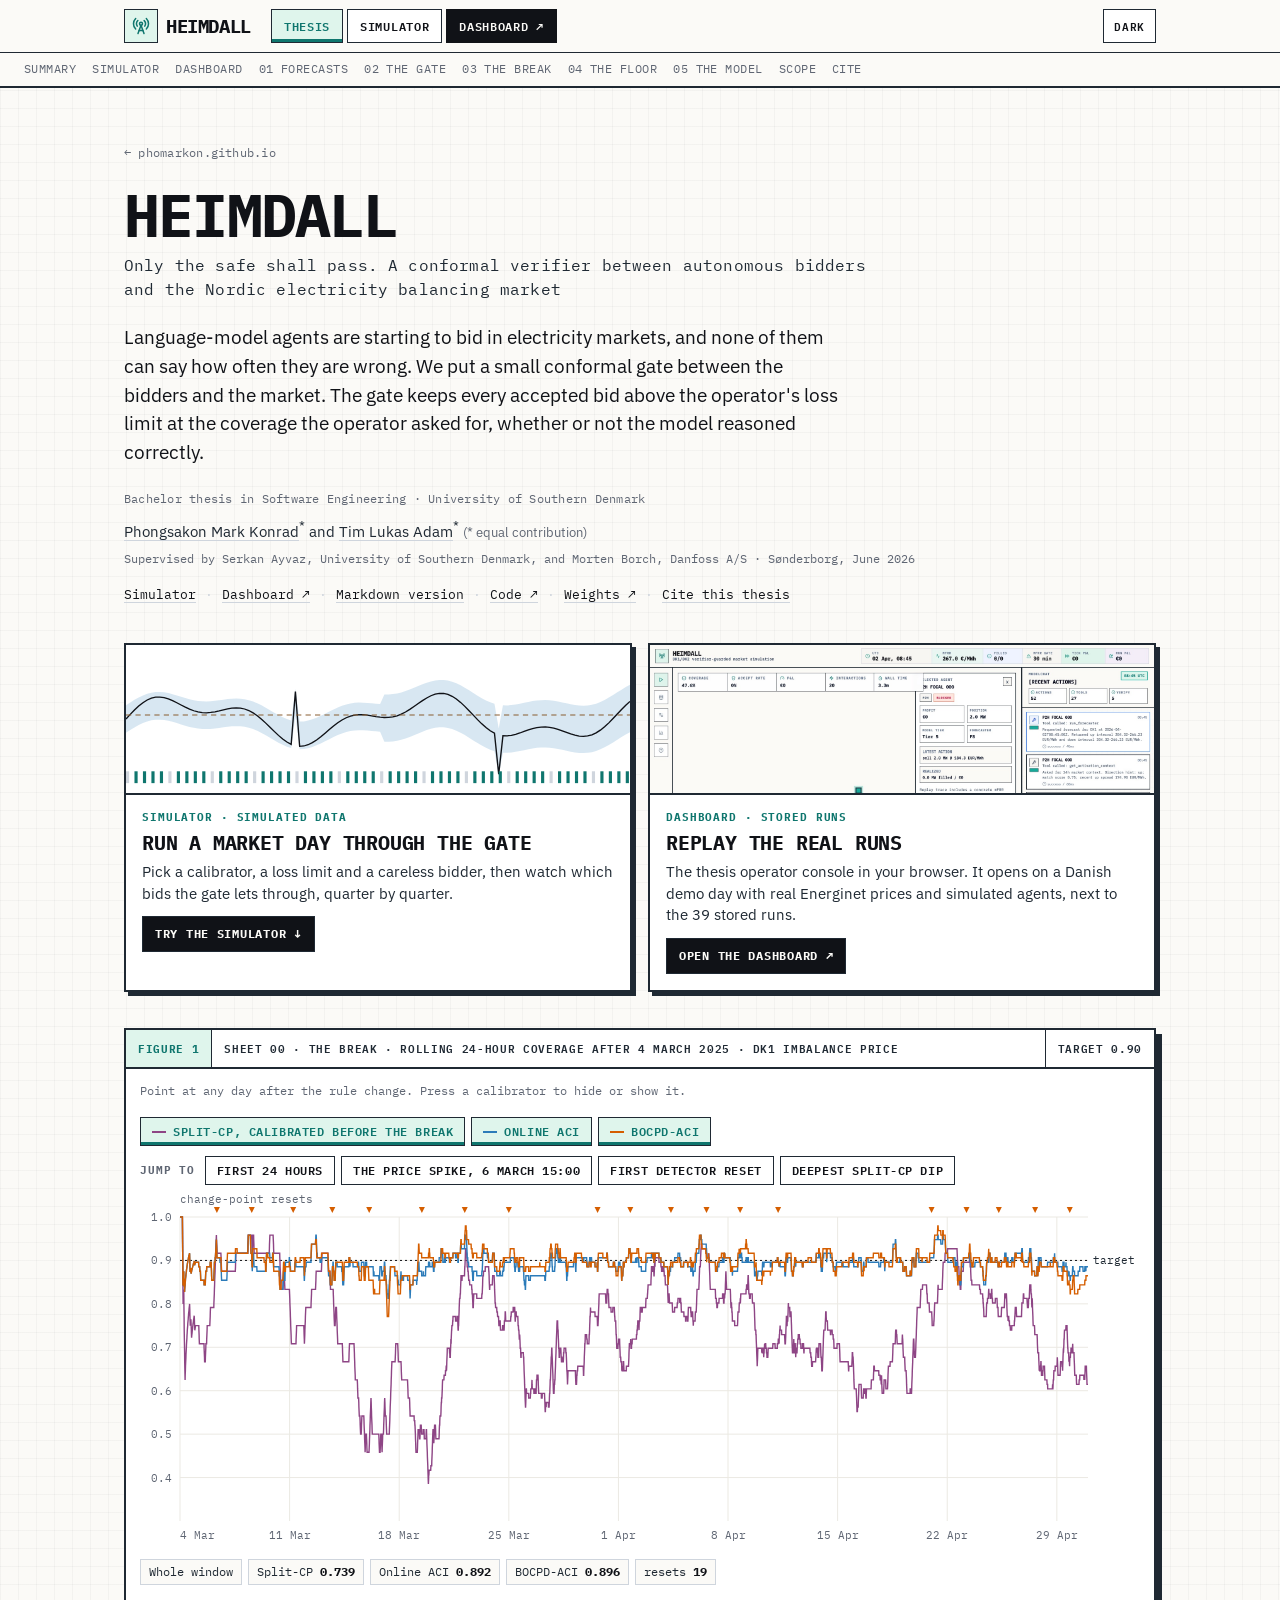
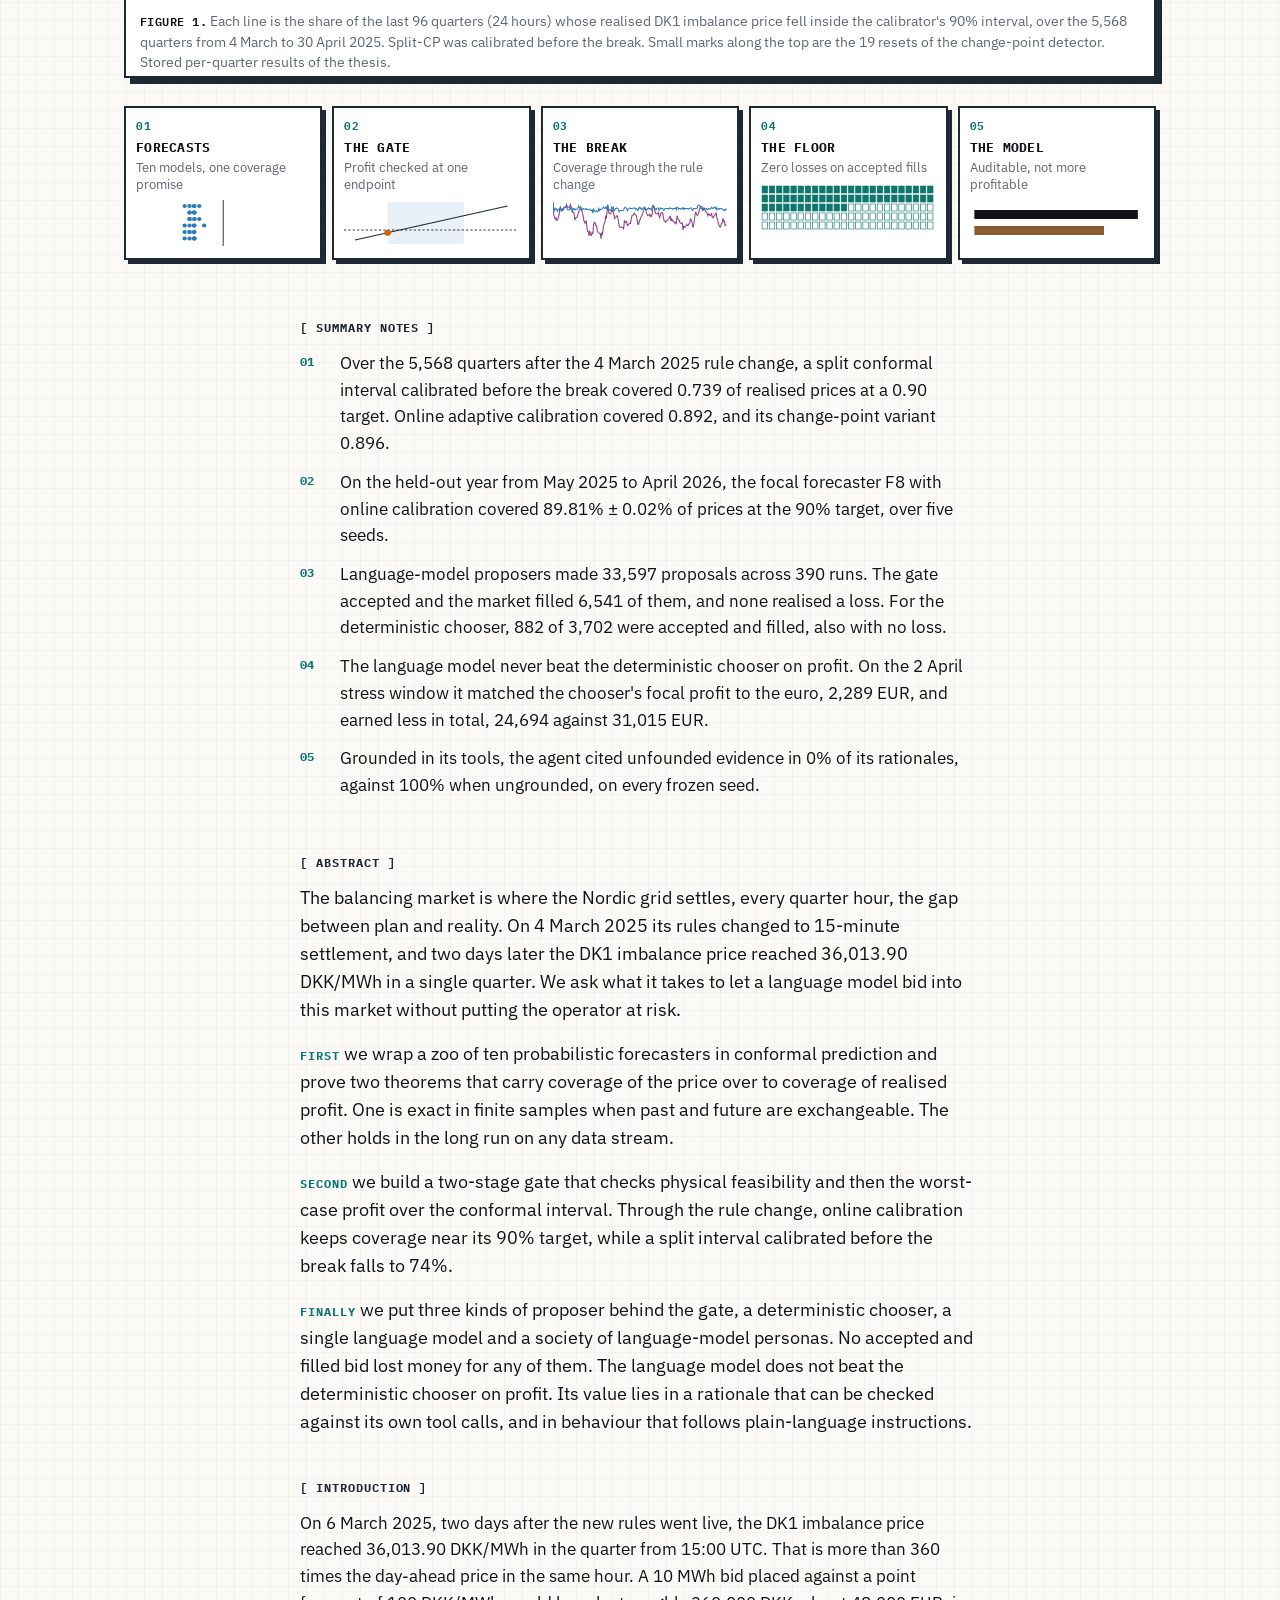
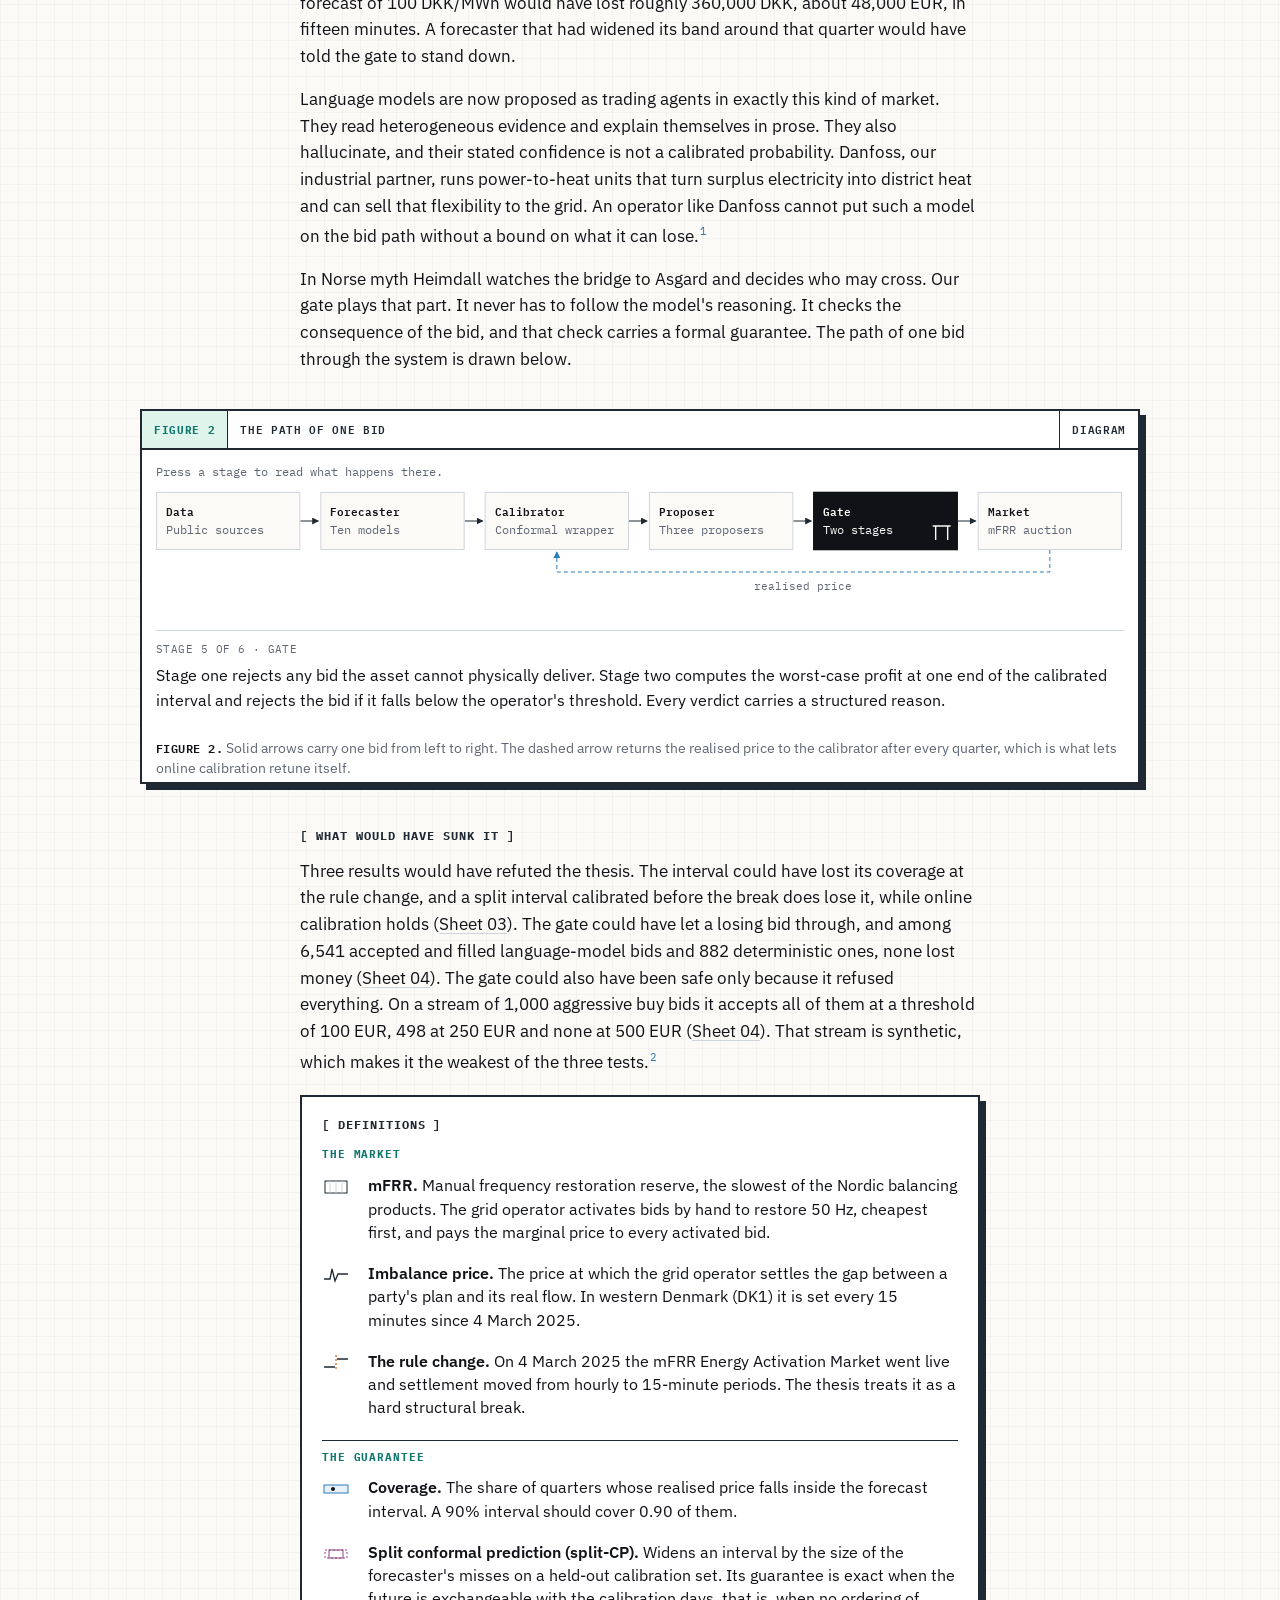
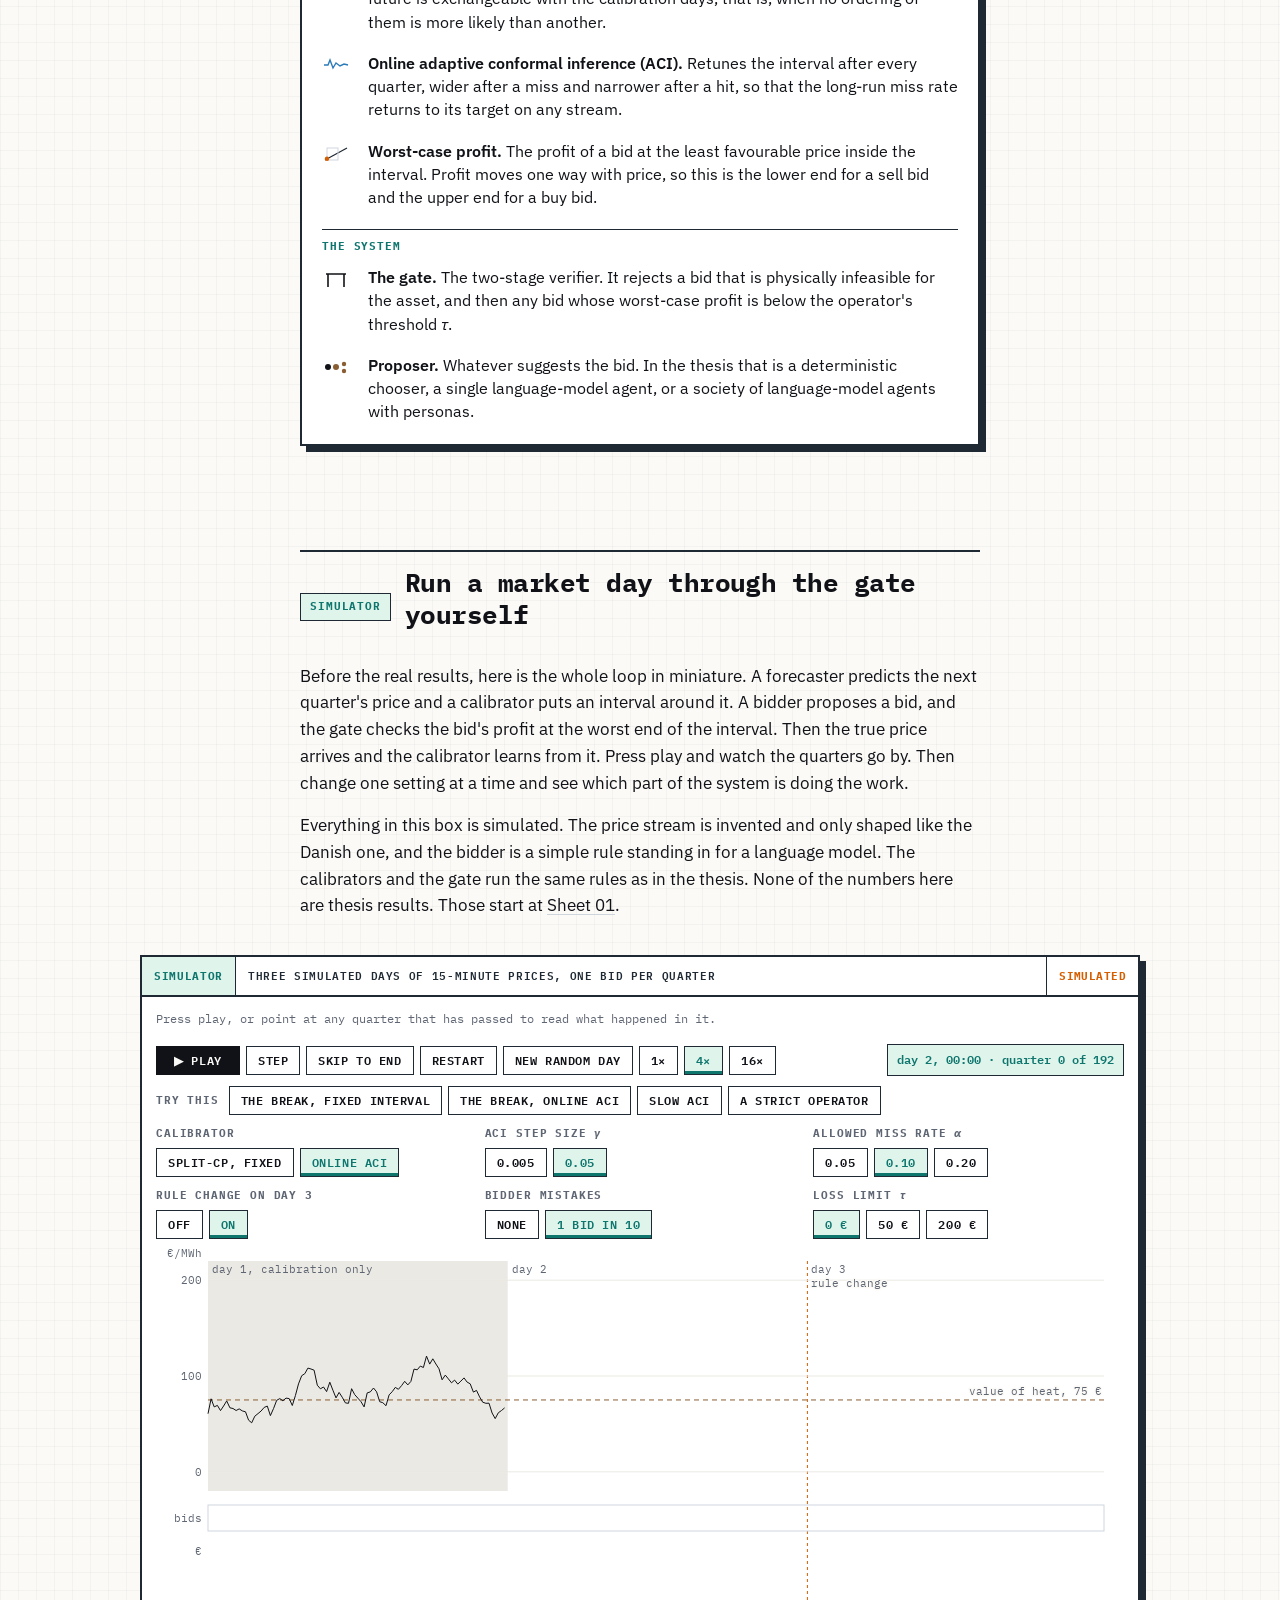
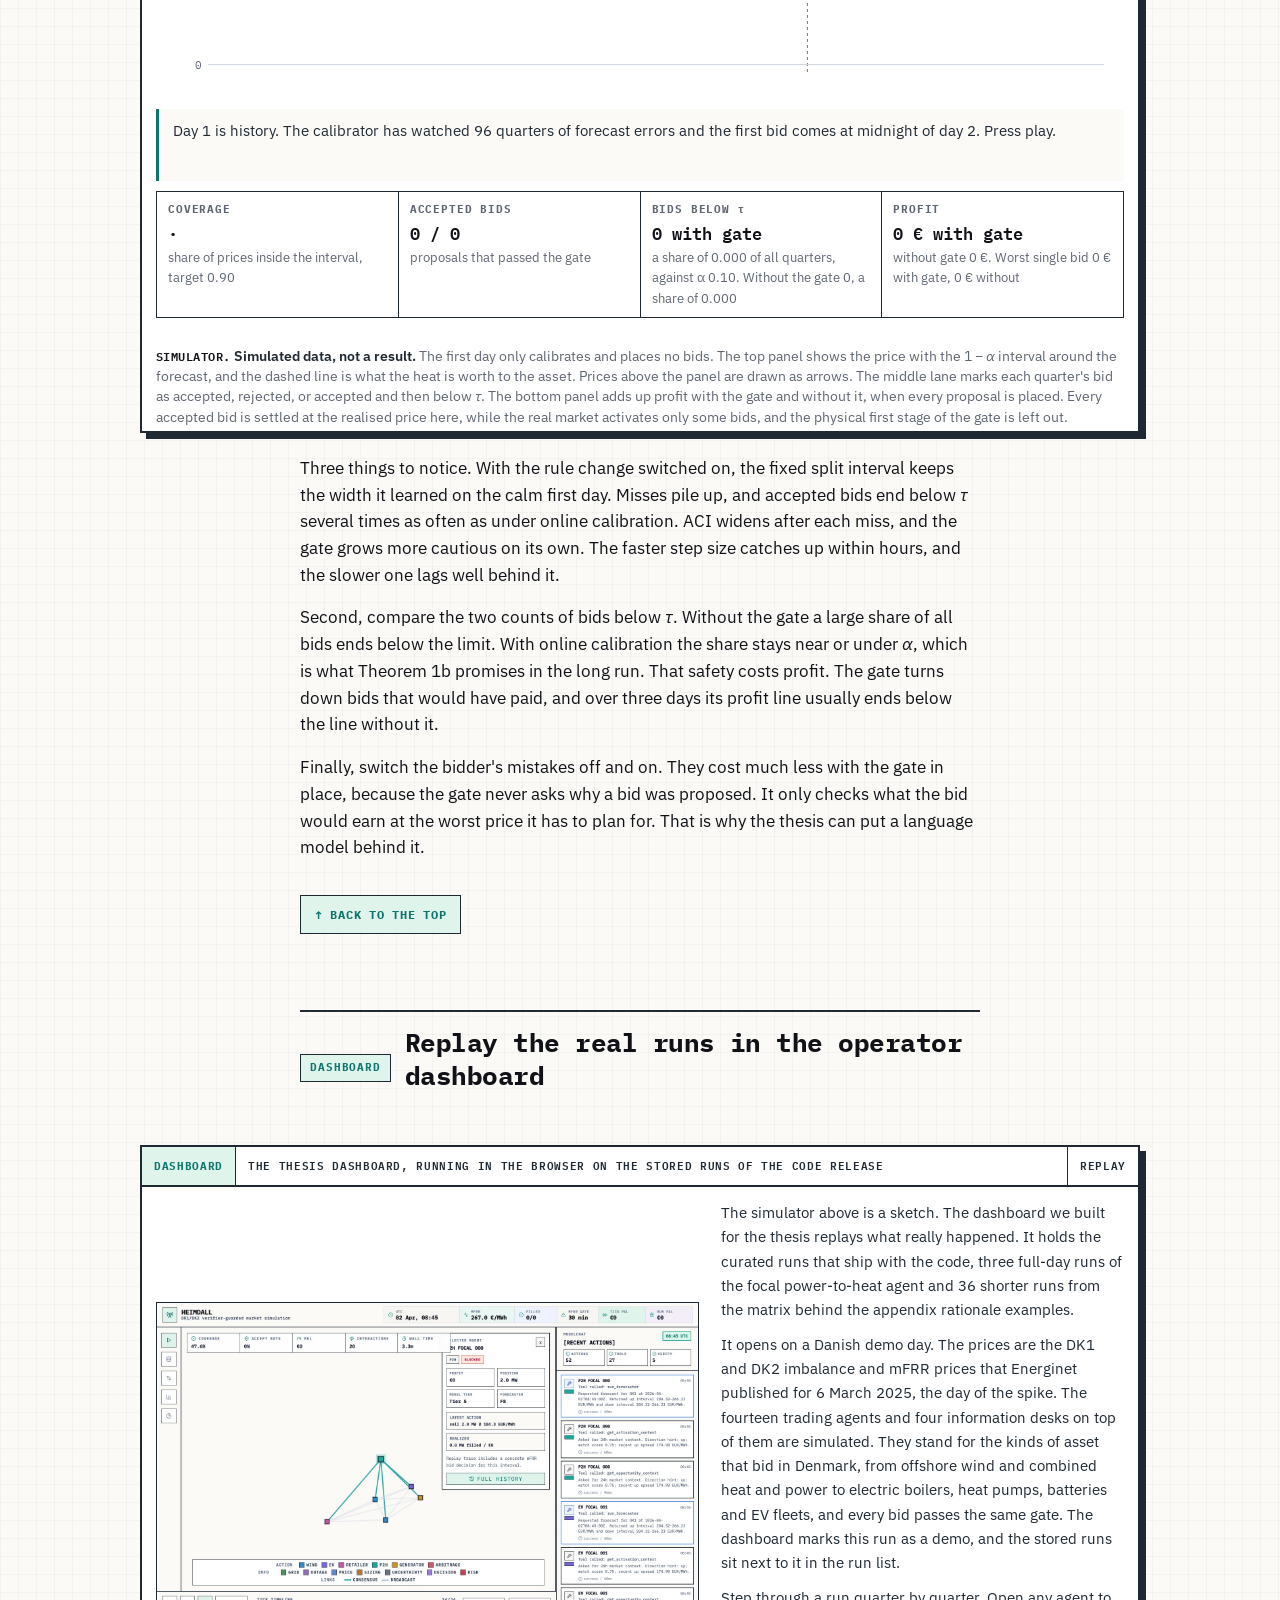
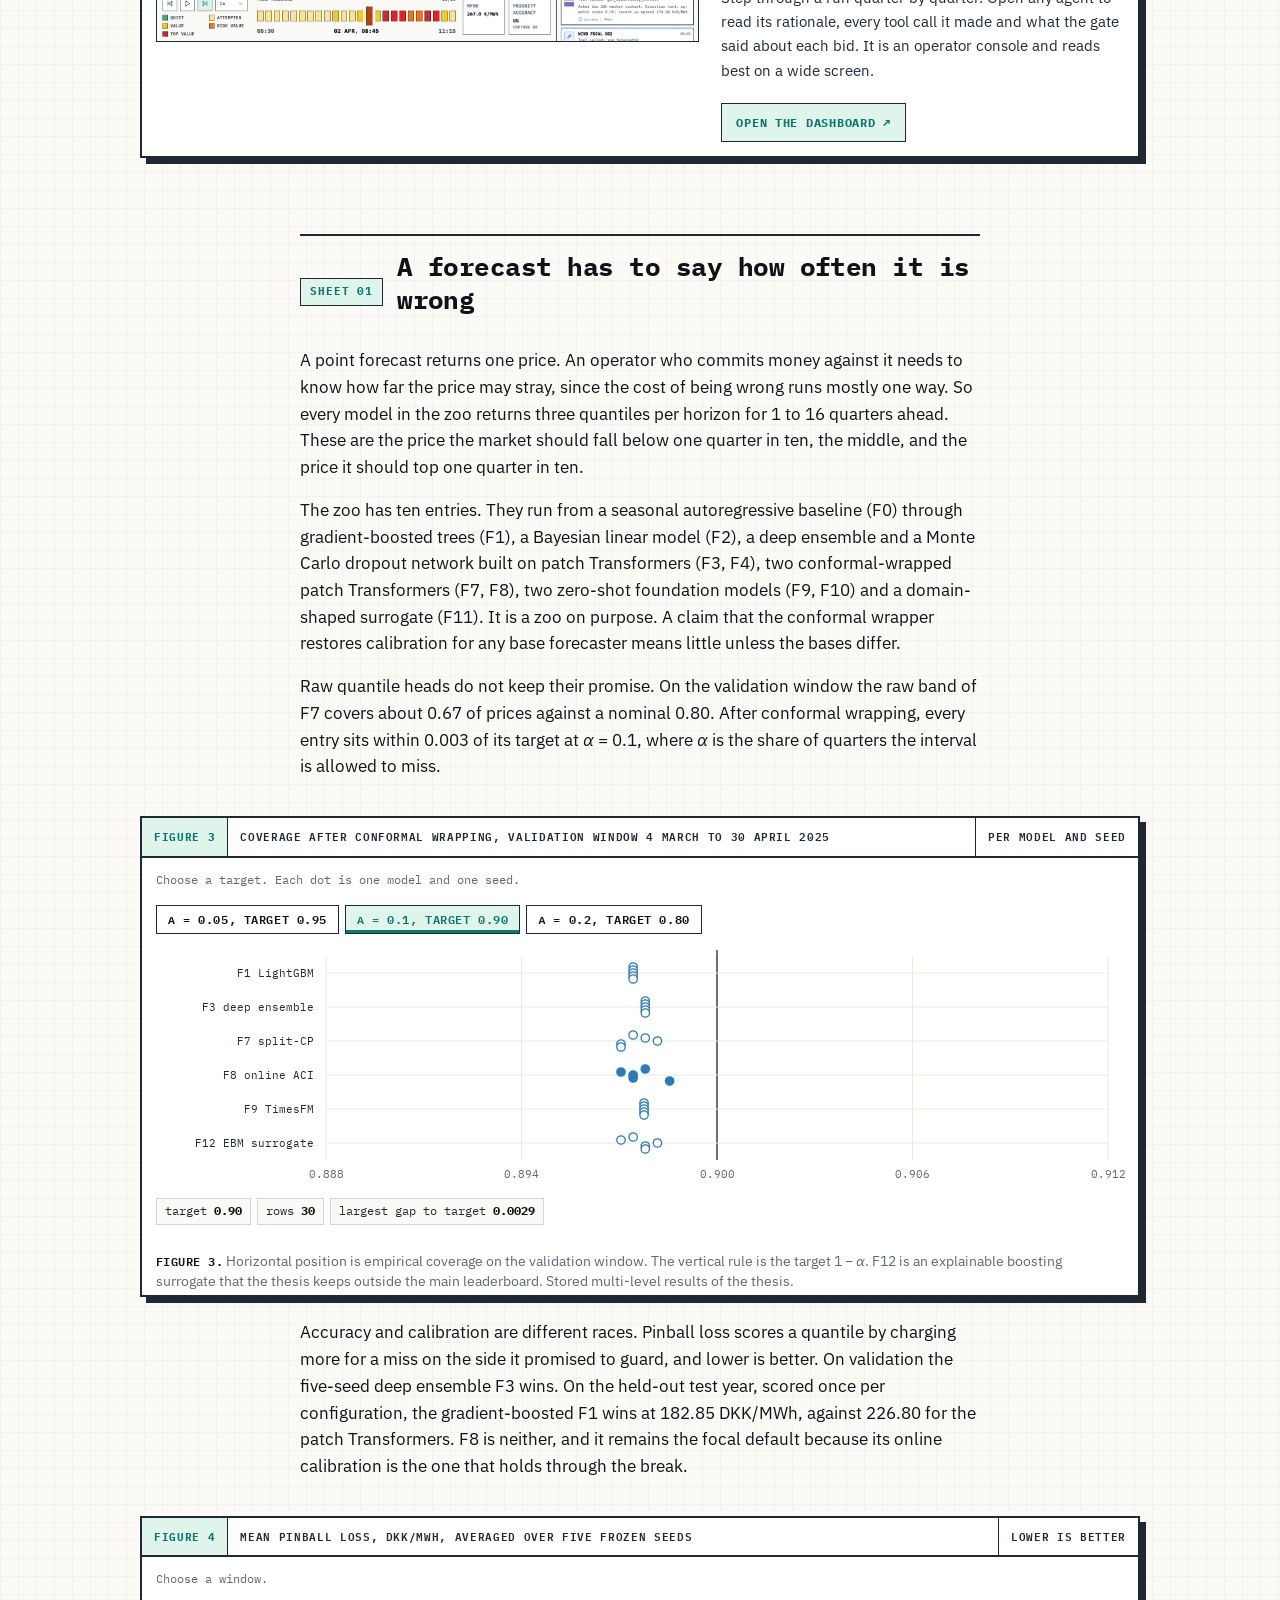
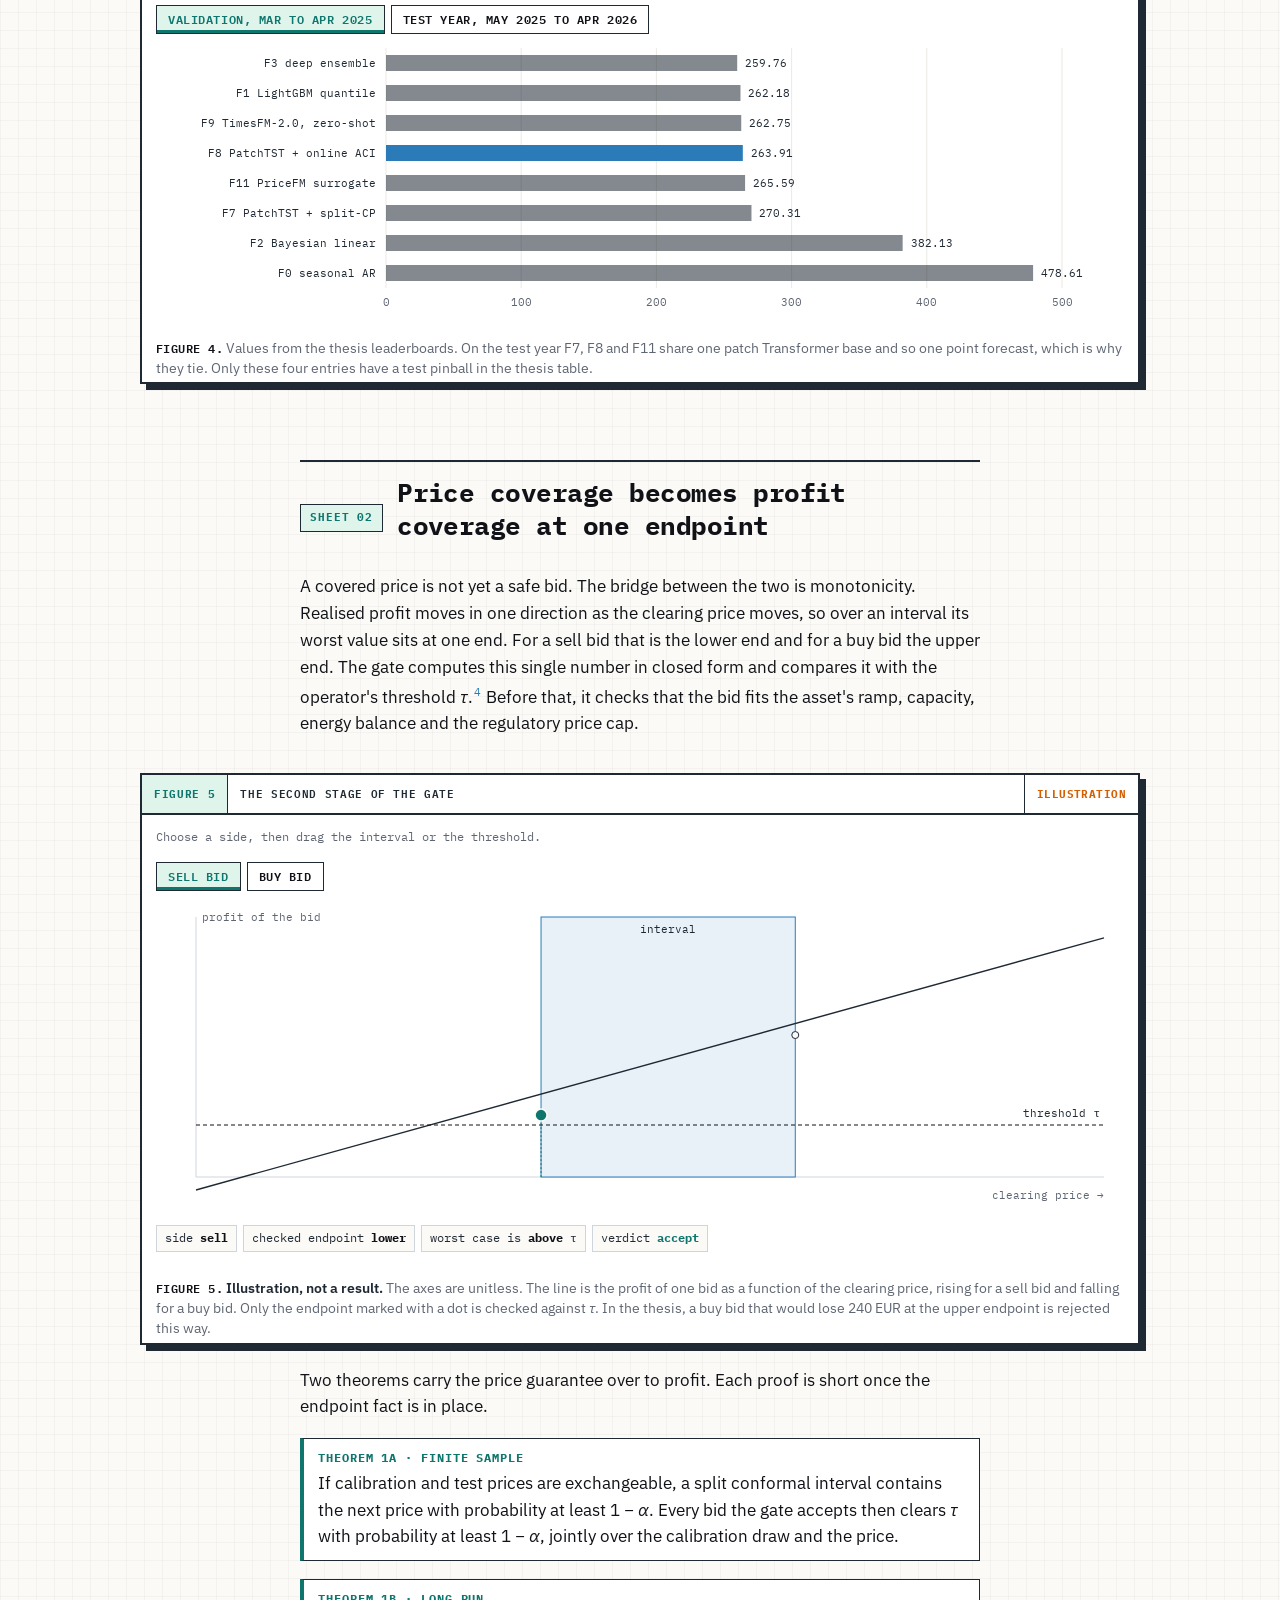
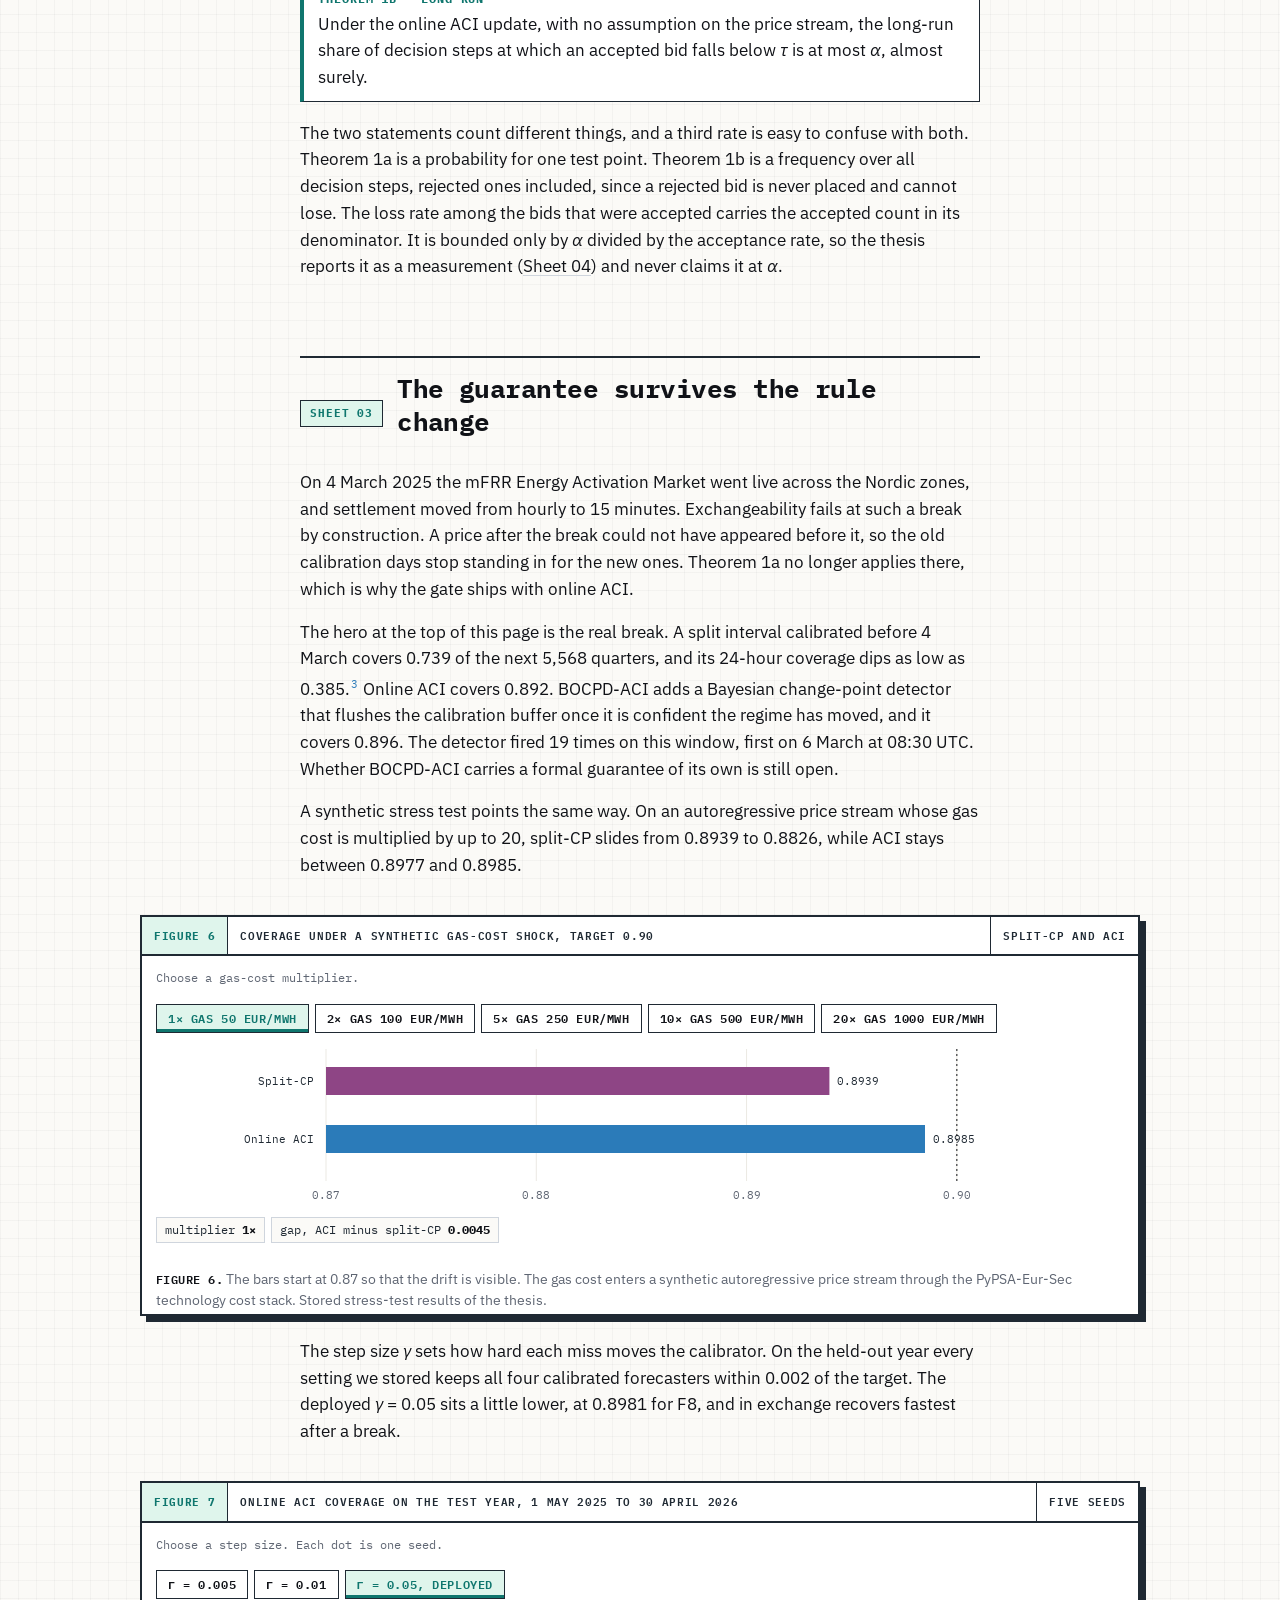
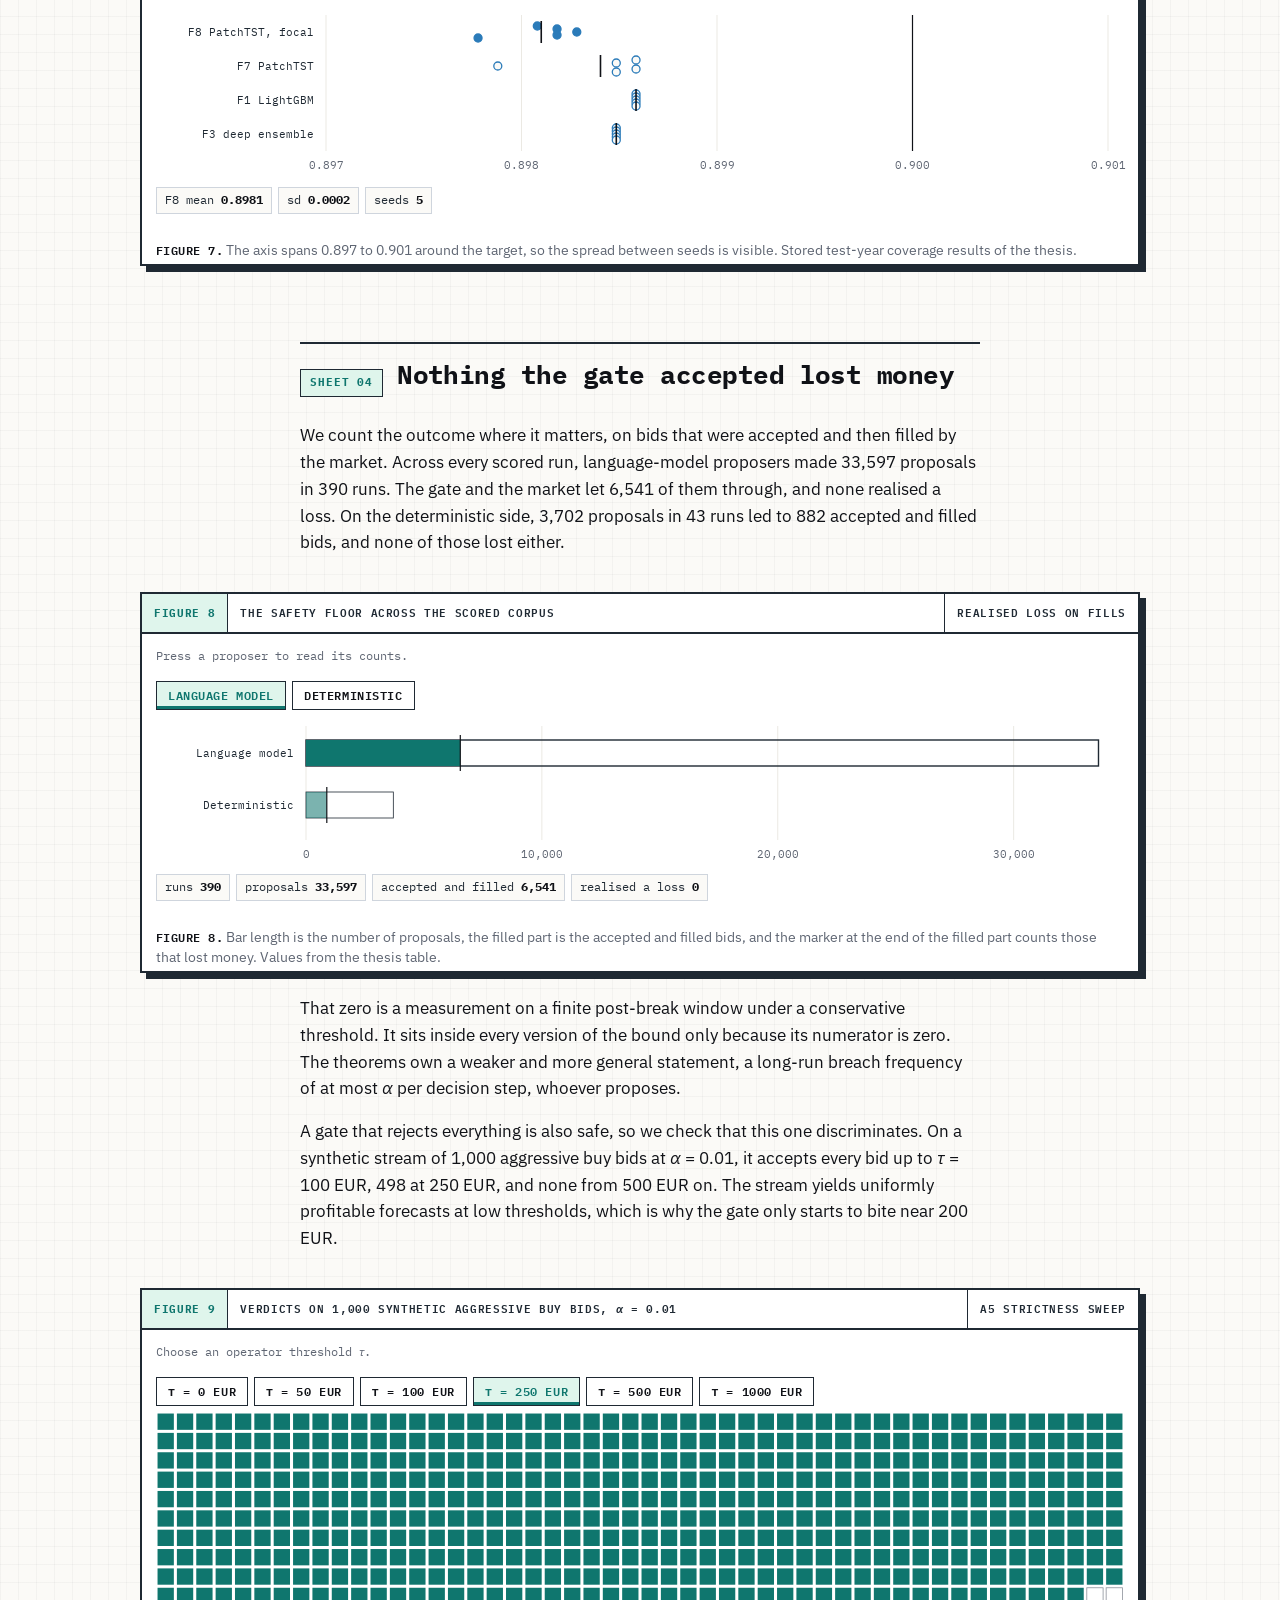
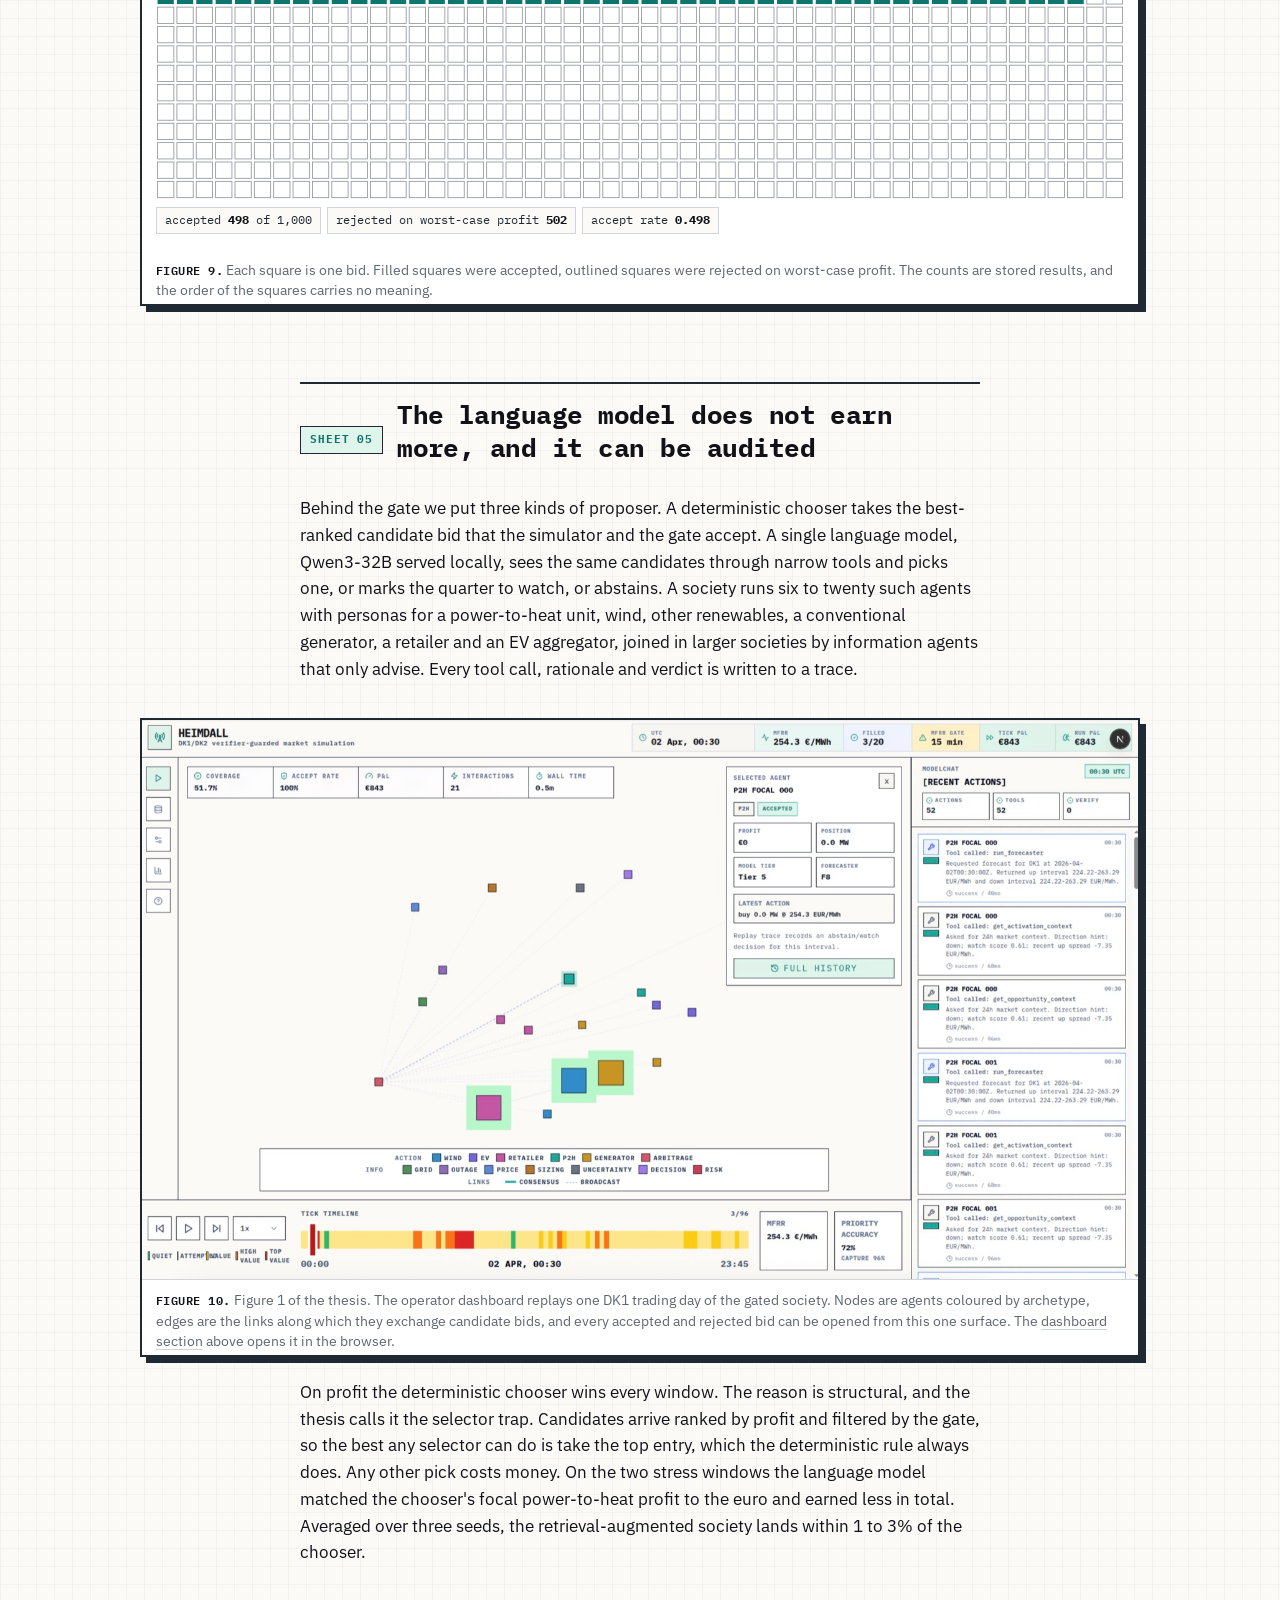
==== commit 89b34eb6: "Open the dashboard on a Danish demo day with real Energinet prices" ====
--- a/index.html
+++ b/index.html
@@ -372,7 +372,7 @@
   <a class="lcard" href="app/">
     <div class="pic"><img src="app-shot.jpg" alt="" width="1600" height="1000"></div>
     <div class="body"><div class="lk">Dashboard · stored runs</div><div class="lt">Replay the real runs</div>
-    <div class="ls">The thesis operator console in your browser. Step through 39 stored runs and open every rationale, tool call and verdict.</div>
+    <div class="ls">The thesis operator console in your browser. It opens on a Danish demo day with real Energinet prices and simulated agents, next to the 39 stored runs.</div>
     <span class="lgo">Open the dashboard ↗</span></div>
   </a>
 </div>
@@ -490,6 +490,7 @@
     <a href="app/" aria-label="Open the dashboard"><img src="app-shot.jpg" alt="The Heimdall operator dashboard with the society graph, the selected agent, the activity rail and the tick timeline" loading="lazy" width="1600" height="1000"></a>
     <div>
       <p>The simulator above is a sketch. The dashboard we built for the thesis replays what really happened. It holds the curated runs that ship with the code, three full-day runs of the focal power-to-heat agent and 36 shorter runs from the matrix behind the appendix rationale examples.</p>
+      <p>It opens on a Danish demo day. The prices are the DK1 and DK2 imbalance and mFRR prices that Energinet published for 6 March 2025, the day of the spike. The fourteen trading agents and four information desks on top of them are simulated. They stand for the kinds of asset that bid in Denmark, from offshore wind and combined heat and power to electric boilers, heat pumps, batteries and EV fleets, and every bid passes the same gate. The dashboard marks this run as a demo, and the stored runs sit next to it in the run list.</p>
       <p>Step through a run quarter by quarter. Open any agent to read its rationale, every tool call it made and what the gate said about each bid. It is an operator console and reads best on a wide screen.</p>
       <a class="go" href="app/">Open the dashboard ↗</a>
     </div>
